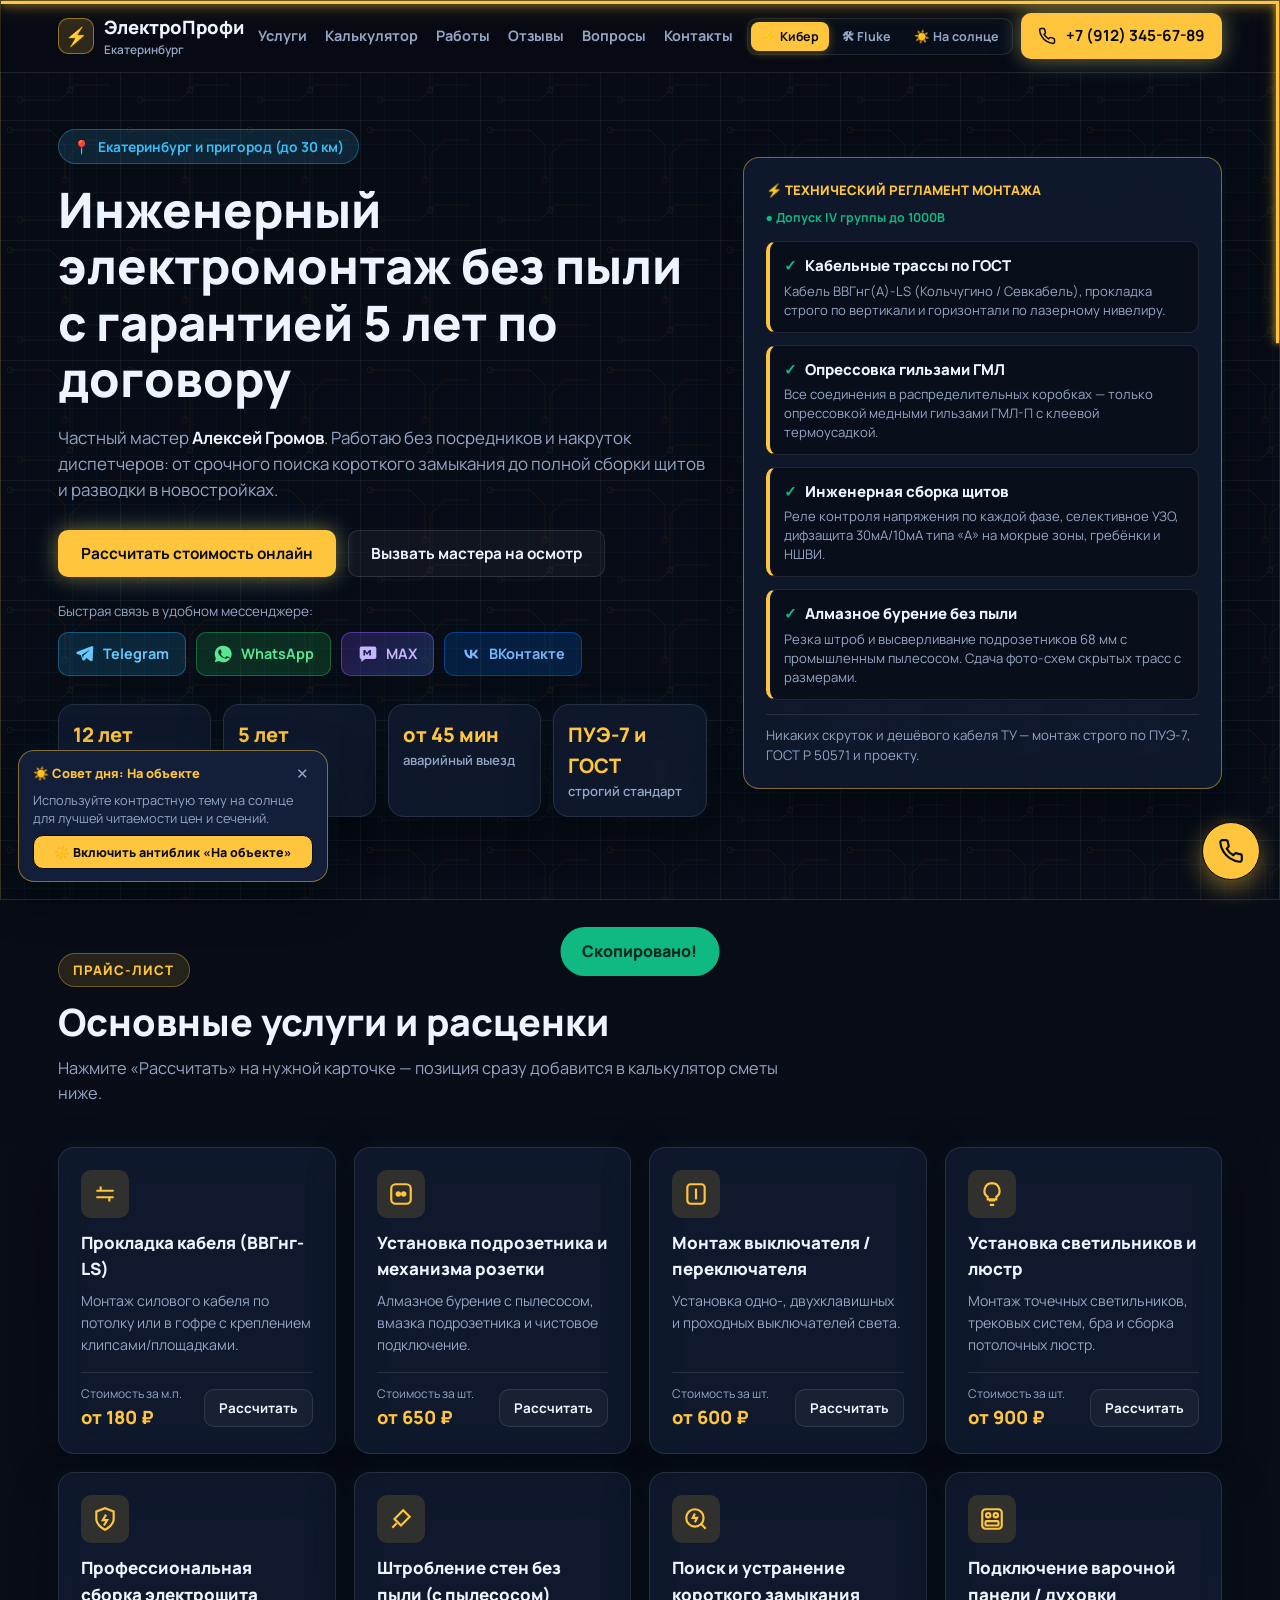
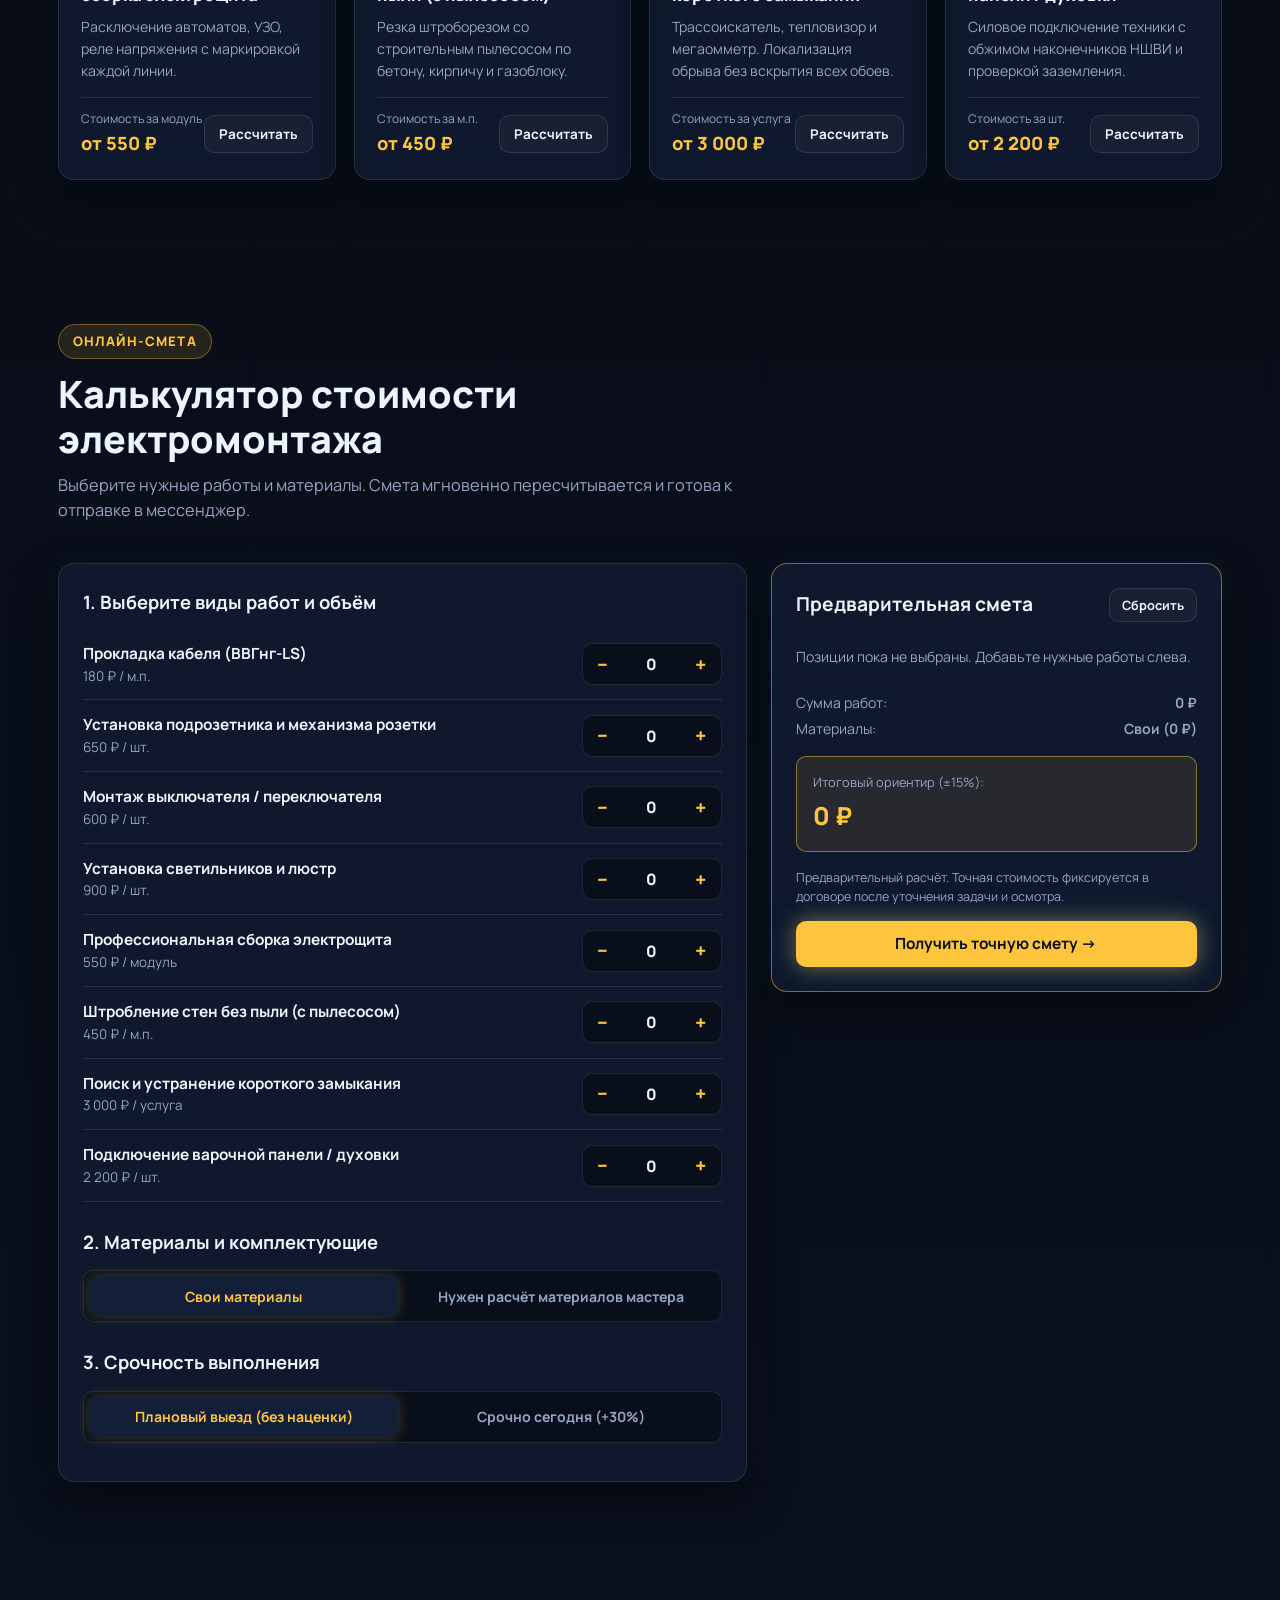
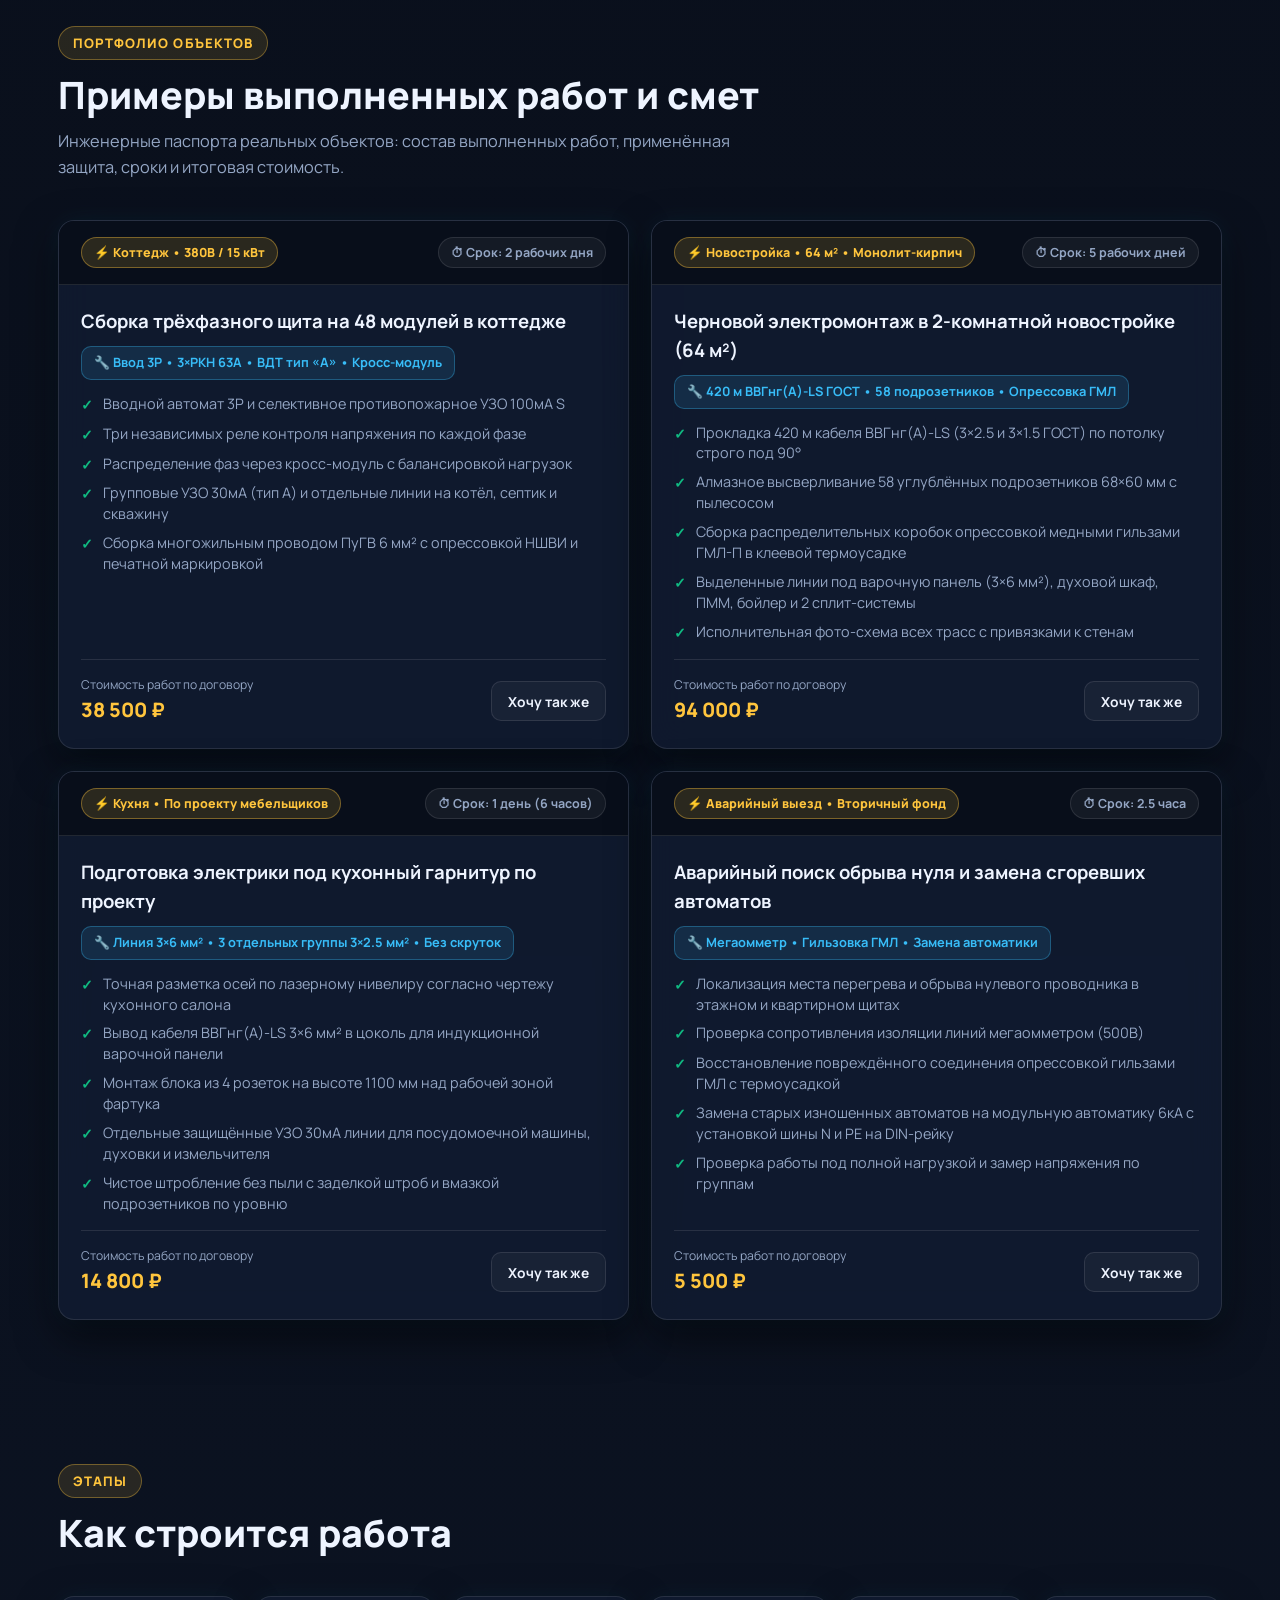
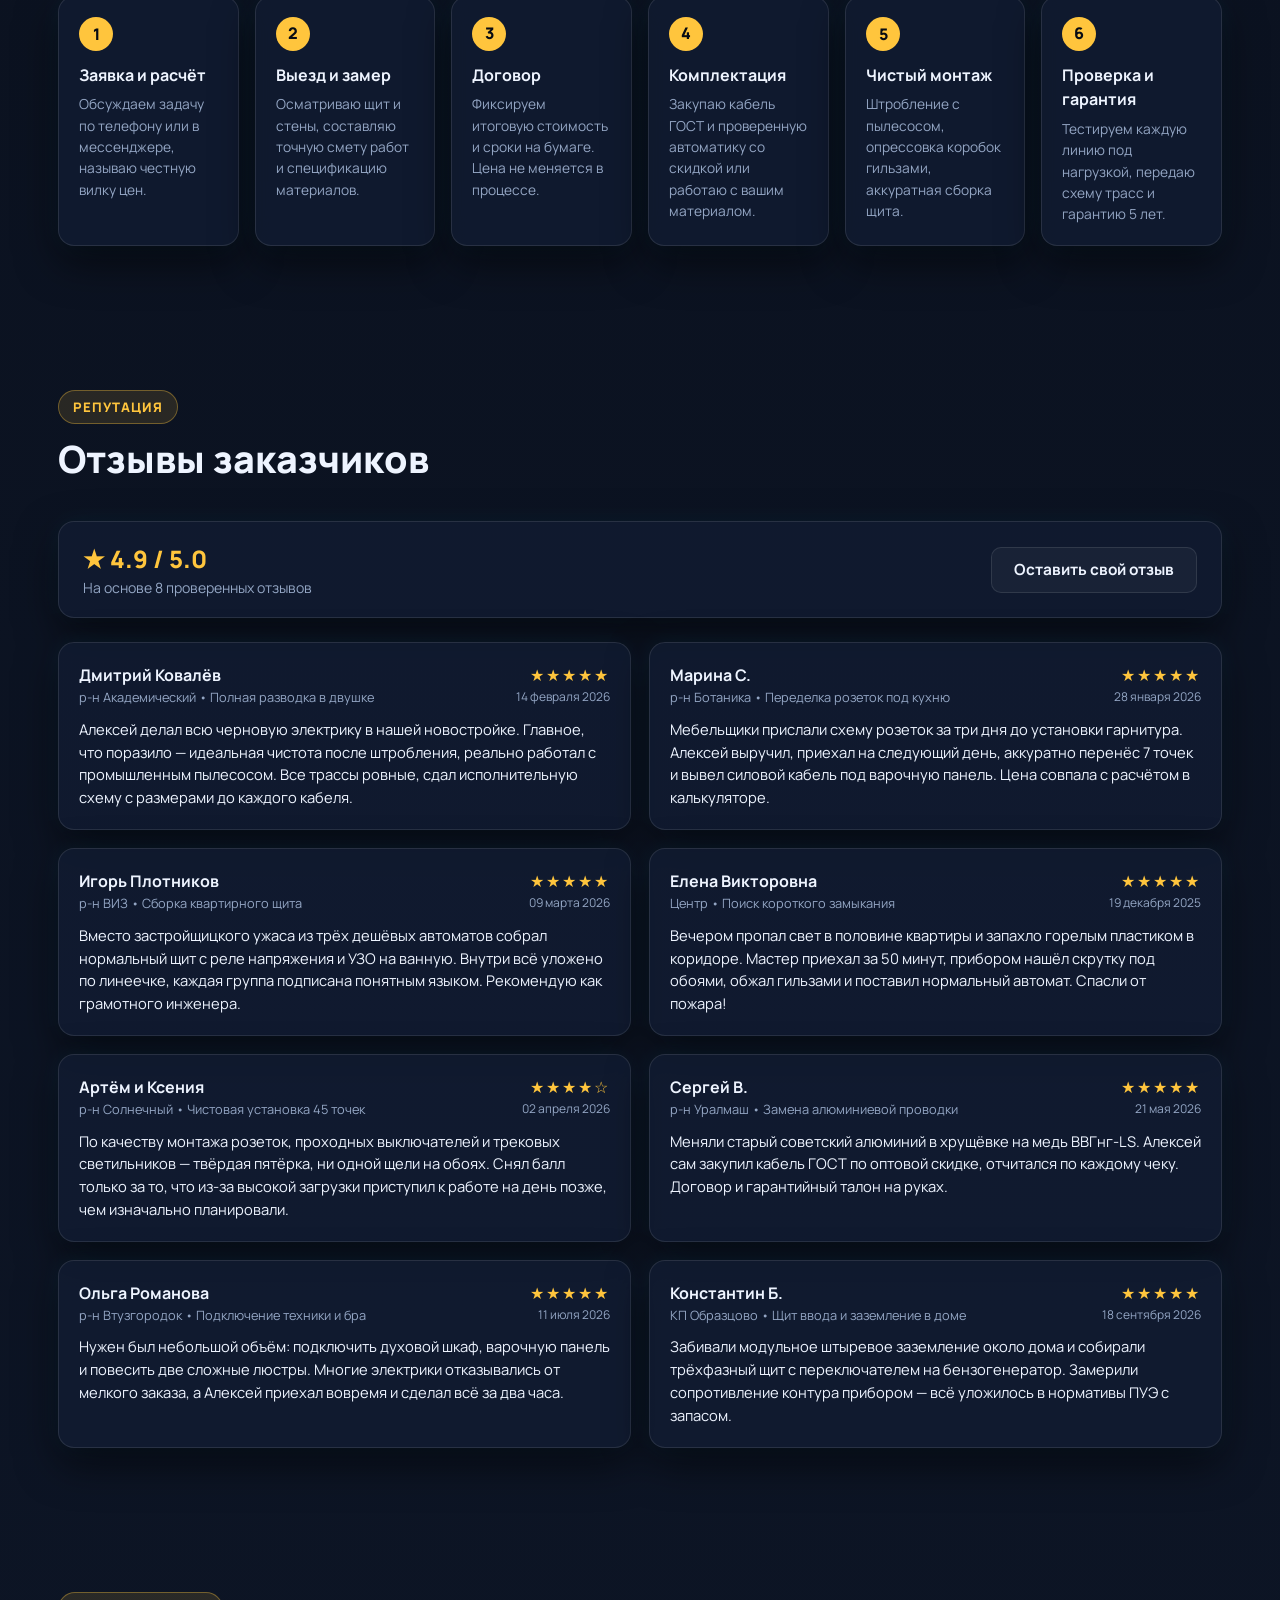
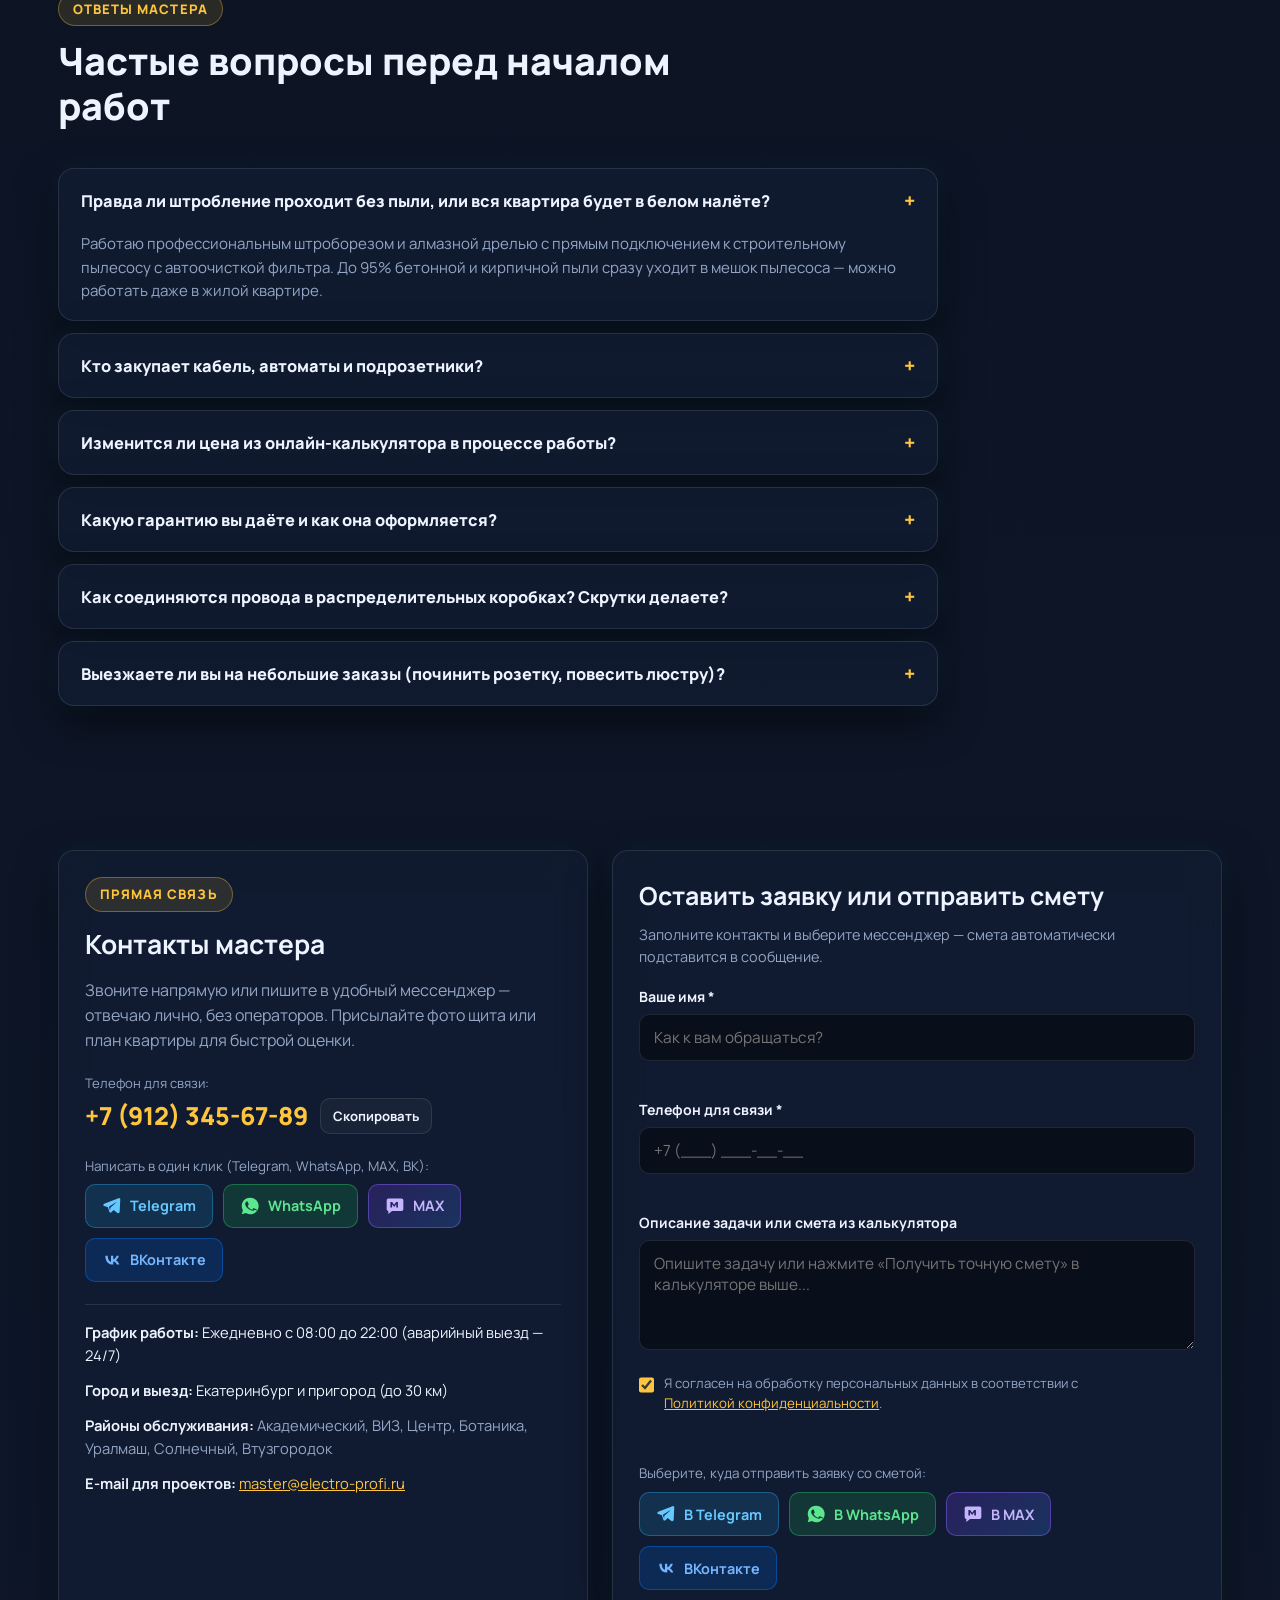
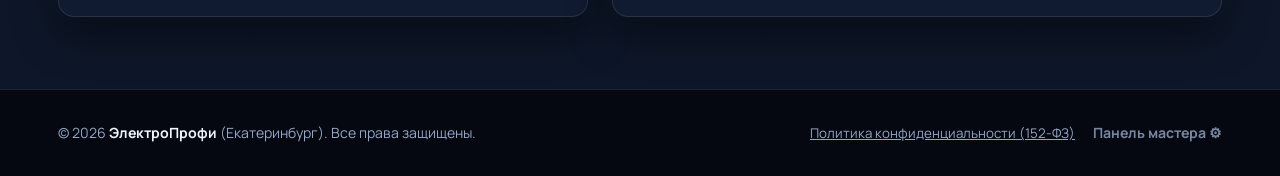
==== index.html @ 49dfe5da "Add files via upload" ====
<!DOCTYPE html>
<html lang="ru" data-theme="cyber">
<head>
  <meta charset="UTF-8">
  <meta name="viewport" content="width=device-width, initial-scale=1.0">
  <title id="page-title">Электромонтаж — Частный мастер</title>
  <meta name="description" id="page-desc" content="Инженерный электромонтаж без пыли с гарантией по договору. Онлайн-калькулятор цен.">
  <meta property="og:title" id="og-title" content="Частный электромонтажник">
  <meta property="og:description" id="og-desc" content="Сборка электрощитов, замена проводки, расчёт сметы онлайн.">
  <meta property="og:type" content="website">
  <link rel="preconnect" href="https://fonts.googleapis.com">
  <link rel="preconnect" href="https://fonts.gstatic.com" crossorigin>
  <link href="https://fonts.googleapis.com/css2?family=Manrope:wght@400;500;600;700;800&display=swap" rel="stylesheet">
  <link rel="stylesheet" href="styles.css">
</head>
<body>

  <!-- Скрытый спрайт SVG-иконок (Telegram, WhatsApp, MAX, ВКонтакте, телефон) -->
  <svg xmlns="http://www.w3.org/2000/svg" style="display:none">
    <symbol id="i-tg" viewBox="0 0 24 24" fill="currentColor">
      <path d="M21.9 4.4c.3-1.3-.9-2.3-2.1-1.8L2.6 9.3c-1.3.5-1.3 2.4.1 2.8l4.4 1.4 1.7 5.3c.4 1.1 1.8 1.4 2.6.6l2.5-2.5 4.6 3.4c1 .7 2.4.2 2.7-1l.7-14.9zM8.3 12.9l8.6-5.4c.2-.1.4.2.2.3l-7.1 6.4-.3 3.2-1.4-4.5z"/>
    </symbol>
    <symbol id="i-wa" viewBox="0 0 24 24" fill="currentColor">
      <path d="M12 2a10 10 0 0 0-8.6 15l-1.3 4.8 5-1.3A10 10 0 1 0 12 2zm5.8 14.2c-.2.7-1.4 1.3-2 1.4-.5.1-1.2.2-3.5-.7-2.9-1.2-4.8-4.1-4.9-4.3-.2-.2-1.2-1.6-1.2-3 0-1.5.8-2.2 1.1-2.5.3-.3.6-.4.8-.4h.6c.2 0 .5-.1.7.5.3.7.9 2.2 1 2.4.1.2.1.4 0 .6-.1.2-.2.4-.4.6-.2.2-.4.4-.5.6-.2.2-.4.4-.2.8.2.4.9 1.5 2 2.4 1.4 1.2 2.5 1.6 2.9 1.8.4.2.6.1.8-.1.2-.2.9-1.1 1.2-1.5.2-.4.5-.3.8-.2.3.1 2 .9 2.3 1.1.3.2.6.3.7.4.1.2.1.8-.2 1.5z"/>
    </symbol>
    <symbol id="i-max" viewBox="0 0 24 24" fill="currentColor">
      <path d="M4 3h16a2 2 0 0 1 2 2v11a2 2 0 0 1-2 2H8.5L4 21.5V18a2 2 0 0 1-2-2V5a2 2 0 0 1 2-2zm2.5 4.2v6.6h2V10l2.5 3.2L13.5 10v3.8h2V7.2h-2.1L11 10.4 8.6 7.2H6.5z"/>
    </symbol>
    <symbol id="i-vk" viewBox="0 0 24 24" fill="currentColor">
      <path d="M13.2 17.5c-5.8 0-9.1-4-9.2-10.6h2.9c.1 4.9 2.2 6.9 3.9 7.3V6.9h2.7v4.2c1.7-.2 3.4-2.1 4-4.2h2.7c-.5 2.6-2.3 4.5-3.6 5.3 1.3.6 3.4 2.2 4.2 5.3h-3c-.6-2-2.2-3.5-4.3-3.7v3.7h-.3z"/>
    </symbol>
    <symbol id="i-phone" viewBox="0 0 24 24" fill="none" stroke="currentColor" stroke-width="2">
      <path d="M22 16.92v3a2 2 0 0 1-2.18 2 19.79 19.79 0 0 1-8.63-3.07 19.5 19.5 0 0 1-6-6 19.79 19.79 0 0 1-3.07-8.67A2 2 0 0 1 4.11 2h3a2 2 0 0 1 2 1.72c.12.96.36 1.9.7 2.81a2 2 0 0 1-.45 2.11L8.09 9.91a16 16 0 0 0 6 6l1.27-1.27a2 2 0 0 1 2.11-.45c.91.34 1.85.58 2.81.7A2 2 0 0 1 22 16.92z"/>
    </symbol>
  </svg>

  <!-- LED-лента по периметру экрана -->
  <div class="led-frame" aria-hidden="true">
    <div class="led-bar led-top" id="led-top"></div>
    <div class="led-bar led-right" id="led-right"></div>
    <div class="led-bar led-bottom" id="led-bottom"></div>
    <div class="led-bar led-left" id="led-left"></div>
  </div>

  <!-- Параллакс SVG-фон и Canvas -->
  <div class="bg-circuit" id="bg-circuit" aria-hidden="true"></div>
  <canvas id="sparks-canvas" aria-hidden="true"></canvas>

  <!-- Шапка сайта -->
  <header class="site-header">
    <div class="container header-inner">
      <a href="#top" class="brand-logo" aria-label="Наверх страницы">
        <span class="brand-bolt" aria-hidden="true">⚡</span>
        <span>
          <span id="hdr-brand">ЭлектроПрофи</span>
          <span class="brand-city-pill" id="hdr-city">Екатеринбург</span>
        </span>
      </a>

      <nav class="main-nav" aria-label="Основная навигация">
        <a href="#services">Услуги</a>
        <a href="#calculator">Калькулятор</a>
        <a href="#cases">Работы</a>
        <a href="#reviews">Отзывы</a>
        <a href="#faq">Вопросы</a>
        <a href="#contacts">Контакты</a>
      </nav>

      <div class="header-actions">
        <!-- Переключатель 3 фирменных тем -->
        <div class="theme-switcher header-theme-desktop" role="group" aria-label="Выбор темы оформления">
          <button type="button" class="theme-btn js-theme-btn" data-set-theme="cyber" title="Тема Кибер-Вольт (Ультра-Неон)">⚡ Кибер</button>
          <button type="button" class="theme-btn js-theme-btn" data-set-theme="fluke" title="Тема Индустриальный Fluke">🛠 Fluke</button>
          <button type="button" class="theme-btn js-theme-btn" data-set-theme="outdoor" title="Боевой режим На объекте (Антиблик на солнце)">☀️ На солнце</button>
        </div>

        <a href="tel:+79123456789" class="btn btn-primary" id="hdr-phone-btn" style="padding:9px 16px;">
          <svg width="18" height="18"><use href="#i-phone"/></svg>
          <span id="hdr-phone-txt">Позвонить</span>
        </a>
        <button type="button" class="burger-btn" id="burger-open" aria-label="Открыть меню" aria-expanded="false">
          <svg width="24" height="24" viewBox="0 0 24 24" stroke="currentColor" stroke-width="2" fill="none">
            <path d="M4 7h16M4 12h16M4 17h16"/>
          </svg>
        </button>
      </div>
    </div>
  </header>

  <!-- Полноэкранное мобильное меню -->
  <div class="mobile-menu" id="mobile-menu" aria-hidden="true">
    <div>
      <div style="display:flex;justify-content:space-between;align-items:center;margin-bottom:24px;">
        <strong style="font-size:1.2rem;color:var(--accent);" id="mob-brand">ЭлектроПрофи</strong>
        <button type="button" class="burger-btn" id="burger-close" aria-label="Закрыть меню">✕</button>
      </div>

      <div style="margin-bottom:24px;">
        <p style="font-size:0.8rem;color:var(--text-muted);margin-bottom:8px;font-weight:700;">РЕЖИМ ОТОБРАЖЕНИЯ ЭКРАНА:</p>
        <div class="theme-switcher" style="width:100%;justify-content:space-between;">
          <button type="button" class="theme-btn js-theme-btn" data-set-theme="cyber" style="flex:1;justify-content:center;">⚡ Кибер</button>
          <button type="button" class="theme-btn js-theme-btn" data-set-theme="fluke" style="flex:1;justify-content:center;">🛠 Fluke</button>
          <button type="button" class="theme-btn js-theme-btn" data-set-theme="outdoor" style="flex:1;justify-content:center;">☀️ Антиблик</button>
        </div>
      </div>

      <nav class="mobile-nav-links">
        <a href="#services" class="mob-link">Услуги и прайс</a>
        <a href="#calculator" class="mob-link">Калькулятор сметы</a>
        <a href="#cases" class="mob-link">Выполненные работы</a>
        <a href="#reviews" class="mob-link">Отзывы клиентов</a>
        <a href="#faq" class="mob-link">Частые вопросы</a>
        <a href="#contacts" class="mob-link">Контакты</a>
      </nav>
    </div>
    <div>
      <p style="color:var(--text-muted);font-size:0.88rem;margin-bottom:10px;">Написать напрямую мастеру:</p>
      <div class="messenger-grid" id="mob-messengers"></div>
    </div>
  </div>

  <main id="top">
    <!-- 3. HERO -->
    <section class="hero">
      <div class="container hero-grid">
        <div class="reveal is-visible">
          <div class="hero-location">
            <span>📍</span>
            <span id="hero-region">Екатеринбург и пригород</span>
          </div>
          <h1 id="hero-tagline">Инженерный электромонтаж без пыли с гарантией 5 лет по договору</h1>
          <p class="hero-lead">
            Частный мастер <strong id="hero-master" style="color:var(--text-main);">Алексей Громов</strong>.
            <span id="hero-lead-text">Работаю без посредников и накруток диспетчеров: от срочного поиска короткого замыкания до полной сборки щитов и разводки в новостройках.</span>
          </p>

          <div class="hero-cta-row">
            <a href="#calculator" class="btn btn-primary">Рассчитать стоимость онлайн</a>
            <a href="#request-section" class="btn btn-outline">Вызвать мастера на осмотр</a>
          </div>

          <p style="font-size:0.84rem;color:var(--text-muted);margin-bottom:10px;">Быстрая связь в удобном мессенджере:</p>
          <div class="messenger-grid" id="hero-messengers"></div>

          <div class="trust-badges">
            <div class="trust-card">
              <div class="trust-val" id="trust-exp">12 лет</div>
              <div class="trust-lbl">реального стажа</div>
            </div>
            <div class="trust-card">
              <div class="trust-val" id="trust-war">5 лет</div>
              <div class="trust-lbl">гарантия по договору</div>
            </div>
            <div class="trust-card">
              <div class="trust-val" id="trust-arr">от 45 мин</div>
              <div class="trust-lbl">аварийный выезд</div>
            </div>
            <div class="trust-card">
              <div class="trust-val" id="trust-norm">ПУЭ-7 и ГОСТ</div>
              <div class="trust-lbl">строгий стандарт</div>
            </div>
          </div>
        </div>

        <!-- Правая карточка в Hero: Технический регламент мастера (или его реальное фото из админки) -->
        <div class="hero-visual-card reveal is-visible">
          <div style="display:flex;justify-content:space-between;align-items:center;margin-bottom:14px;gap:8px;flex-wrap:wrap;">
            <span style="font-size:0.82rem;color:var(--accent);font-weight:800;" id="hero-visual-badge">⚡ ТЕХНИЧЕСКИЙ РЕГЛАМЕНТ МОНТАЖА</span>
            <span style="font-size:0.78rem;color:var(--success);font-weight:700;" id="hero-visual-status">● Допуск IV группы до 1000В</span>
          </div>
          <div id="hero-svg-box"></div>
          <p style="font-size:0.83rem;color:var(--text-muted);margin-top:14px;border-top:1px solid var(--border-subtle);padding-top:10px;" id="hero-visual-caption">
            Никаких скруток и дешёвого кабеля ТУ — монтаж строго по ПУЭ-7, ГОСТ Р 50571 и проекту.
          </p>
        </div>
      </div>
    </section>

    <!-- 4. УСЛУГИ -->
    <section id="services">
      <div class="container">
        <div class="section-head reveal">
          <span class="section-badge">Прайс-лист</span>
          <h2 class="section-title">Основные услуги и расценки</h2>
          <p class="section-subtitle">Нажмите «Рассчитать» на нужной карточке — позиция сразу добавится в калькулятор сметы ниже.</p>
        </div>
        <div class="services-grid" id="services-grid"></div>
      </div>
    </section>

    <!-- 5. КАЛЬКУЛЯТОР -->
    <section id="calculator">
      <div class="container">
        <div class="section-head reveal">
          <span class="section-badge">Онлайн-смета</span>
          <h2 class="section-title">Калькулятор стоимости электромонтажа</h2>
          <p class="section-subtitle">Выберите нужные работы и материалы. Смета мгновенно пересчитывается и готова к отправке в мессенджер.</p>
        </div>

        <div class="calc-wrapper">
          <div class="calc-panel reveal">
            <h3 style="margin-bottom:12px;font-size:1.15rem;">1. Выберите виды работ и объём</h3>
            <div id="calc-works-list"></div>

            <h3 style="margin:26px 0 8px;font-size:1.15rem;">2. Материалы и комплектующие</h3>
            <div class="toggle-pills" role="tablist" aria-label="Режим материалов">
              <button type="button" class="toggle-pill active" id="mat-mode-own" data-mode="own">Свои материалы</button>
              <button type="button" class="toggle-pill" id="mat-mode-calc" data-mode="calc">Нужен расчёт материалов мастера</button>
            </div>
            <div id="calc-materials-box" class="is-hidden"></div>

            <h3 style="margin:26px 0 8px;font-size:1.15rem;">3. Срочность выполнения</h3>
            <div class="toggle-pills" role="tablist" aria-label="Режим срочности">
              <button type="button" class="toggle-pill active" id="urg-normal" data-urgent="false">Плановый выезд (без наценки)</button>
              <button type="button" class="toggle-pill" id="urg-fast" data-urgent="true">Срочно сегодня (+30%)</button>
            </div>
          </div>

          <aside class="calc-summary reveal" aria-live="polite">
            <div style="display:flex;justify-content:space-between;align-items:center;">
              <h3 style="font-size:1.2rem;">Предварительная смета</h3>
              <button type="button" class="btn btn-outline" id="calc-reset-btn" style="min-height:34px;padding:4px 12px;font-size:0.8rem;">Сбросить</button>
            </div>

            <div class="summary-lines" id="calc-summary-lines"></div>

            <div style="font-size:0.88rem;color:var(--text-muted);display:grid;gap:4px;">
              <div style="display:flex;justify-content:space-between;"><span>Сумма работ:</span><strong id="sum-works">0 ₽</strong></div>
              <div style="display:flex;justify-content:space-between;"><span>Материалы:</span><strong id="sum-materials">0 ₽</strong></div>
              <div style="display:flex;justify-content:space-between;" id="sum-urgent-row" class="is-hidden"><span id="sum-urgent-lbl">Срочность (+30%):</span><strong id="sum-urgent">0 ₽</strong></div>
              <div style="display:flex;justify-content:space-between;color:var(--accent);" id="sum-min-note" class="is-hidden"><span>Минимальный заказ:</span><strong id="sum-min-val">2 500 ₽</strong></div>
            </div>

            <div class="summary-total-box">
              <div style="font-size:0.8rem;color:var(--text-muted);margin-bottom:4px;">Итоговый ориентир (±15%):</div>
              <div class="summary-range" id="sum-total-range">0 ₽</div>
            </div>

            <p style="font-size:0.78rem;color:var(--text-muted);margin-bottom:14px;">
              Предварительный расчёт. Точная стоимость фиксируется в договоре после уточнения задачи и осмотра.
            </p>

            <button type="button" class="btn btn-primary" id="calc-to-order-btn" style="width:100%;">
              Получить точную смету →
            </button>
          </aside>
        </div>
      </div>
    </section>

    <!-- 6. ВЫПОЛНЕННЫЕ РАБОТЫ (Инженерные паспорта объектов) -->
    <section id="cases">
      <div class="container">
        <div class="section-head reveal">
          <span class="section-badge">Портфолио объектов</span>
          <h2 class="section-title">Примеры выполненных работ и смет</h2>
          <p class="section-subtitle">Инженерные паспорта реальных объектов: состав выполненных работ, применённая защита, сроки и итоговая стоимость.</p>
        </div>
        <div class="cases-grid" id="cases-grid"></div>
      </div>
    </section>

    <!-- 7. КАК Я РАБОТАЮ -->
    <section id="process">
      <div class="container">
        <div class="section-head reveal">
          <span class="section-badge">Этапы</span>
          <h2 class="section-title">Как строится работа</h2>
        </div>
        <div class="steps-grid reveal" id="steps-grid"></div>
      </div>
    </section>

    <!-- 8. ОТЗЫВЫ -->
    <section id="reviews">
      <div class="container">
        <div class="section-head reveal">
          <span class="section-badge">Репутация</span>
          <h2 class="section-title">Отзывы заказчиков</h2>
        </div>

        <div class="reviews-header-bar reveal">
          <div>
            <div style="font-size:1.5rem;font-weight:800;color:var(--accent);" id="rev-avg-score">★ 4.9 / 5.0</div>
            <div style="font-size:0.88rem;color:var(--text-muted);" id="rev-total-count">На основе 8 проверенных отзывов</div>
          </div>
          <button type="button" class="btn btn-outline" id="toggle-review-form-btn">Оставить свой отзыв</button>
        </div>

        <form id="review-form" class="card-box is-hidden" style="margin-bottom:24px;" novalidate>
          <h3 style="margin-bottom:14px;">Поделитесь впечатлением о работе</h3>
          <div style="display:grid;grid-template-columns:repeat(auto-fit,minmax(220px,1fr));gap:14px;">
            <div class="field">
              <label for="rev-name">Ваше имя *</label>
              <input type="text" id="rev-name" class="input" placeholder="Например, Андрей К." required>
            </div>
            <div class="field">
              <label for="rev-district">Район / ЖК</label>
              <input type="text" id="rev-district" class="input" placeholder="Например, р-н Академический">
            </div>
            <div class="field">
              <label for="rev-service">Какую задачу выполняли?</label>
              <input type="text" id="rev-service" class="input" placeholder="Сборка щита / Замена розеток">
            </div>
          </div>

          <div class="field">
            <label>Ваша оценка *</label>
            <div class="star-picker" id="star-picker" role="radiogroup" aria-label="Оценка от 1 до 5 звезд">
              <button type="button" class="star-btn active" data-val="1" aria-label="1 звезда">★</button>
              <button type="button" class="star-btn active" data-val="2" aria-label="2 звезды">★</button>
              <button type="button" class="star-btn active" data-val="3" aria-label="3 звезды">★</button>
              <button type="button" class="star-btn active" data-val="4" aria-label="4 звезды">★</button>
              <button type="button" class="star-btn active" data-val="5" aria-label="5 звезд">★</button>
            </div>
          </div>

          <div class="field">
            <label for="rev-text">Текст отзыва *</label>
            <textarea id="rev-text" class="textarea" rows="3" placeholder="Расскажите, как прошёл монтаж..." required></textarea>
            <div class="field-error" id="rev-error"></div>
          </div>

          <button type="submit" class="btn btn-primary">Отправить отзыв на проверку</button>
          <div id="rev-pending-msg" style="margin-top:12px;color:var(--success);font-weight:600;" class="is-hidden"></div>
        </form>

        <div class="reviews-grid" id="reviews-grid"></div>
      </div>
    </section>

    <!-- 9. FAQ -->
    <section id="faq">
      <div class="container">
        <div class="section-head reveal">
          <span class="section-badge">Ответы мастера</span>
          <h2 class="section-title">Частые вопросы перед началом работ</h2>
        </div>
        <div class="faq-list" id="faq-list"></div>
      </div>
    </section>

    <!-- 10 & 11. КОНТАКТЫ И ФОРМА ЗАЯВКИ -->
    <section id="request-section">
      <div class="container">
        <div class="form-grid" id="contacts">
          <div class="card-box reveal">
            <span class="section-badge">Прямая связь</span>
            <h2 style="font-size:1.65rem;margin-bottom:14px;">Контакты мастера</h2>
            <p style="color:var(--text-muted);margin-bottom:20px;">
              Звоните напрямую или пишите в удобный мессенджер — отвечаю лично, без операторов. Присылайте фото щита или план квартиры для быстрой оценки.
            </p>

            <div style="margin-bottom:20px;">
              <div style="font-size:0.82rem;color:var(--text-muted);">Телефон для связи:</div>
              <div style="display:flex;flex-wrap:wrap;align-items:center;gap:12px;margin-top:4px;">
                <a href="tel:+79123456789" id="cnt-phone-link" style="font-size:1.55rem;font-weight:800;font-family:var(--font-num);color:var(--accent);text-decoration:none;">+7 (912) 345-67-89</a>
                <button type="button" class="btn btn-outline" id="copy-phone-btn" style="min-height:36px;padding:6px 12px;font-size:0.82rem;">Скопировать</button>
              </div>
            </div>

            <div style="margin-bottom:22px;">
              <div style="font-size:0.84rem;color:var(--text-muted);margin-bottom:8px;">Написать в один клик (Telegram, WhatsApp, MAX, ВК):</div>
              <div class="messenger-grid" id="contacts-messengers"></div>
            </div>

            <div style="display:grid;gap:12px;font-size:0.92rem;border-top:1px solid var(--border-subtle);padding-top:16px;">
              <div><strong>График работы:</strong> <span id="cnt-schedule">Ежедневно 08:00–22:00</span></div>
              <div><strong>Город и выезд:</strong> <span id="cnt-region">Екатеринбург и пригород</span></div>
              <div><strong>Районы обслуживания:</strong> <span id="cnt-districts" style="color:var(--text-muted);">Все районы города</span></div>
              <div><strong>E-mail для проектов:</strong> <a href="mailto:master@electro-profi.ru" id="cnt-email" style="color:var(--accent);">master@electro-profi.ru</a></div>
            </div>
          </div>

          <form id="lead-form" class="card-box reveal" novalidate>
            <h2 style="font-size:1.55rem;margin-bottom:8px;">Оставить заявку или отправить смету</h2>
            <p style="font-size:0.9rem;color:var(--text-muted);margin-bottom:18px;">
              Заполните контакты и выберите мессенджер — смета автоматически подставится в сообщение.
            </p>

            <input type="text" id="lead-hp" name="website" tabindex="-1" autocomplete="off" style="position:absolute;left:-9999px;opacity:0;">

            <div class="field">
              <label for="lead-name">Ваше имя *</label>
              <input type="text" id="lead-name" class="input" placeholder="Как к вам обращаться?" required>
              <div class="field-error" id="err-lead-name"></div>
            </div>

            <div class="field">
              <label for="lead-phone">Телефон для связи *</label>
              <input type="tel" id="lead-phone" class="input" placeholder="+7 (___) ___-__-__" required>
              <div class="field-error" id="err-lead-phone"></div>
            </div>

            <div class="field">
              <label for="lead-comment">Описание задачи или смета из калькулятора</label>
              <textarea id="lead-comment" class="textarea" rows="4" placeholder="Опишите задачу или нажмите «Получить точную смету» в калькуляторе выше..."></textarea>
            </div>

            <div class="field" style="display:flex;align-items:flex-start;gap:10px;">
              <input type="checkbox" id="lead-consent" checked style="width:18px;height:18px;margin-top:3px;accent-color:var(--accent);">
              <label for="lead-consent" style="font-size:0.82rem;color:var(--text-muted);font-weight:400;">
                Я согласен на обработку персональных данных в соответствии с <button type="button" id="open-privacy-inline" style="background:none;border:none;color:var(--accent);text-decoration:underline;cursor:pointer;padding:0;">Политикой конфиденциальности</button>.
              </label>
            </div>
            <div class="field-error" id="err-lead-consent"></div>

            <div style="font-size:0.84rem;color:var(--text-muted);margin:10px 0 8px;">Выберите, куда отправить заявку со сметой:</div>
            <div class="messenger-grid">
              <button type="submit" data-channel="telegram" class="btn-msg btn-tg"><svg><use href="#i-tg"/></svg> В Telegram</button>
              <button type="submit" data-channel="whatsapp" class="btn-msg btn-wa"><svg><use href="#i-wa"/></svg> В WhatsApp</button>
              <button type="submit" data-channel="max" class="btn-msg btn-max"><svg><use href="#i-max"/></svg> В MAX</button>
              <button type="submit" data-channel="vk" class="btn-msg btn-vk"><svg><use href="#i-vk"/></svg> ВКонтакте</button>
            </div>

            <div id="lead-success-box" class="is-hidden" style="margin-top:14px;padding:12px;border-radius:10px;background:rgba(16,185,129,0.16);border:1px solid var(--success);color:var(--success);font-size:0.88rem;font-weight:700;"></div>
          </form>
        </div>
      </div>
    </section>
  </main>

  <!-- 12. ПОДВАЛ -->
  <footer style="border-top:var(--card-border-width) solid var(--border-subtle);padding:32px 0;background:var(--footer-bg);position:relative;z-index:2;">
    <div class="container" style="display:flex;flex-wrap:wrap;justify-content:space-between;align-items:center;gap:16px;font-size:0.88rem;color:var(--text-muted);">
      <div>
        © <span id="ftr-year">2026</span> <strong id="ftr-brand" style="color:var(--text-main);">ЭлектроПрофи</strong> (<span id="ftr-city">Екатеринбург</span>). Все права защищены.
      </div>
      <div style="display:flex;gap:18px;align-items:center;">
        <button type="button" id="open-privacy-btn" style="background:none;border:none;color:var(--text-muted);text-decoration:underline;cursor:pointer;">Политика конфиденциальности (152-ФЗ)</button>
        <a href="admin.html" style="color:var(--text-muted);text-decoration:none;opacity:0.8;font-weight:700;">Панель мастера ⚙</a>
      </div>
    </div>
  </footer>

  <!-- Левый нижний виджет «Совет дня: Контрастная тема на солнце» -->
  <aside class="outdoor-tip-widget" id="outdoor-tip-widget" aria-label="Переключение антибликового режима">
    <div class="outdoor-tip-head">
      <span id="outdoor-tip-title">☀️ Совет дня: На объекте</span>
      <button type="button" class="outdoor-tip-close" id="outdoor-tip-close" aria-label="Скрыть подсказку">✕</button>
    </div>
    <p style="color:var(--text-muted);line-height:1.35;" id="outdoor-tip-desc">
      Используйте контрастную тему на солнце для лучшей читаемости цен и сечений.
    </p>
    <button type="button" class="outdoor-tip-btn" id="outdoor-tip-toggle">
      ☀️ Включить антиблик «На объекте»
    </button>
  </aside>

  <!-- Плавающая мульти-кнопка связи (FAB) -->
  <div class="fab-container" id="fab-container">
    <div class="fab-menu" id="fab-menu"></div>
    <button type="button" class="fab-trigger" id="fab-trigger" aria-label="Быстрая связь с мастером" aria-expanded="false">
      <svg width="26" height="26"><use href="#i-phone"/></svg>
    </button>
  </div>

  <!-- Модальное окно Политики конфиденциальности -->
  <div class="modal-backdrop" id="privacy-modal" role="dialog" aria-modal="true" aria-labelledby="privacy-title">
    <div class="modal-window">
      <div style="display:flex;justify-content:space-between;align-items:center;margin-bottom:16px;">
        <h3 id="privacy-title">Политика обработки персональных данных (152-ФЗ)</h3>
        <button type="button" class="btn btn-outline" id="close-privacy-btn" style="min-height:36px;padding:4px 12px;">Закрыть (Esc)</button>
      </div>
      <div style="font-size:0.88rem;color:var(--text-muted);display:grid;gap:10px;">
        <p>1. Настоящая Политика определяет порядок обработки и защиты информации о физических лицах, пользующихся формами обратной связи и расчёта стоимости на сайте электромонтажных услуг.</p>
        <p>2. <strong>Состав данных:</strong> Имя пользователя, контактный номер телефона и текст комментария со сметой электромонтажных работ.</p>
        <p>3. <strong>Цель обработки:</strong> Консультация по вопросам электромонтажа, расчёт предварительной сметы и согласование времени выезда мастера на объект.</p>
        <p>4. <strong>Хранение и передача:</strong> Сайт работает без сторонних рекламных трекеров. Введённые данные сохраняются локально в вашем браузере и передаются напрямую выбранному вами мессенджеру (Telegram, WhatsApp, MAX или ВКонтакте) исключительно для связи с мастером.</p>
        <p>5. Вы можете в любой момент отозвать согласие, направив запрос по контактам мастера, указанным на сайте.</p>
      </div>
    </div>
  </div>

  <div class="toast" id="toast" role="status" aria-live="polite">Скопировано!</div>

  <script src="store.js"></script>
  <script src="script.js"></script>
</body>
</html>
---- styles.css ----
/* ==========================================================================
   styles.css — Дизайн-система с 3 переключаемыми темами:
   1. [data-theme="cyber"]   — ⚡ «Кибер-Вольт» (Ультра-Неон / Стекло / Миллиметровка)
   2. [data-theme="fluke"]   — 🛠 «Индустриальный Fluke» (Графит + Сигнальный Жёлтый)
   3. [data-theme="outdoor"] — ☀️ Боевой режим «На объекте» (Антиблик / Сверхконтраст)
   ========================================================================== */

:root,
html[data-theme="cyber"] {
  --bg-deep: #070B14;
  --bg-sec: #0E1729;
  --card-bg: rgba(18, 29, 52, 0.74);
  --card-solid: #131F38;
  --input-bg: #080E1A;
  --header-bg: rgba(7, 11, 20, 0.86);
  --footer-bg: #050811;
  --border-subtle: rgba(255, 255, 255, 0.1);
  --border-glow: rgba(255, 197, 61, 0.48);
  --card-border-width: 1px;
  --accent: #FFC53D;
  --accent-hover: #FFD670;
  --accent-contrast: #080C14;
  --secondary: #38BDF8;
  --text-main: #EEF4FF;
  --text-muted: #94A6C4;
  --success: #10B981;
  --danger: #EF4444;
  --radius: 16px;
  --radius-sm: 10px;
  --shadow: 0 16px 40px rgba(0, 0, 0, 0.55), 0 0 24px rgba(56, 189, 248, 0.08);
  --btn-glow: 0 0 20px rgba(255, 197, 61, 0.42), 0 0 36px rgba(56, 189, 248, 0.18);
  --glass-blur: blur(16px);
  --font: 'Manrope', -apple-system, BlinkMacSystemFont, 'Segoe UI', Roboto, sans-serif;
  --font-num: 'Manrope', sans-serif;
}

/* ==========================================================================
   ТЕМА 2: 🛠 «Индустриальный Fluke» (Графит + Сигнальный Жёлтый)
   ========================================================================== */
html[data-theme="fluke"] {
  --bg-deep: #16181C;
  --bg-sec: #1E2127;
  --card-bg: #23272F;
  --card-solid: #23272F;
  --input-bg: #14171B;
  --header-bg: rgba(22, 24, 28, 0.96);
  --footer-bg: #111317;
  --border-subtle: #383E4A;
  --border-glow: #FFCC00;
  --card-border-width: 2px;
  --accent: #FFCC00;
  --accent-hover: #FFE047;
  --accent-contrast: #111317;
  --secondary: #F59E0B;
  --text-main: #F3F4F6;
  --text-muted: #A1A8B5;
  --success: #22C55E;
  --danger: #EF4444;
  --radius: 6px;
  --radius-sm: 4px;
  --shadow: 0 10px 24px rgba(0, 0, 0, 0.65);
  --btn-glow: 0 4px 0 #B38F00;
  --glass-blur: none;
  --font: 'Manrope', -apple-system, BlinkMacSystemFont, 'Segoe UI', Roboto, sans-serif;
  --font-num: 'Consolas', 'Courier New', monospace;
}

/* ==========================================================================
   ТЕМА 3: ☀️ Боевой режим «На объекте» (Антиблик / Сверхконтраст на солнце)
   ========================================================================== */
html[data-theme="outdoor"] {
  --bg-deep: #F8FAFC;
  --bg-sec: #EFF6FF;
  --card-bg: #FFFFFF;
  --card-solid: #FFFFFF;
  --input-bg: #FFFFFF;
  --header-bg: #FFFFFF;
  --footer-bg: #F1F5F9;
  --border-subtle: #0F172A;
  --border-glow: #0F172A;
  --card-border-width: 2px;
  --accent: #FFCC00;
  --accent-hover: #F59E0B;
  --accent-contrast: #090D16;
  --secondary: #1D4ED8;
  --text-main: #090D16;
  --text-muted: #1E293B;
  --success: #047857;
  --danger: #B91C1C;
  --radius: 8px;
  --radius-sm: 6px;
  --shadow: 4px 4px 0 #0F172A;
  --btn-glow: 3px 3px 0 #0F172A;
  --glass-blur: none;
  --font: 'Manrope', -apple-system, BlinkMacSystemFont, 'Segoe UI', Roboto, sans-serif;
  --font-num: 'Consolas', 'Courier New', monospace;
}

*, *::before, *::after {
  box-sizing: border-box;
  margin: 0;
  padding: 0;
}

html {
  scroll-behavior: smooth;
  font-size: 16px;
  background-color: var(--bg-deep);
  color: var(--text-main);
  font-family: var(--font);
  line-height: 1.55;
  overflow-x: hidden;
}

body {
  min-height: 100vh;
  background: linear-gradient(180deg, var(--bg-deep) 0%, var(--bg-sec) 100%);
  color: var(--text-main);
  position: relative;
  overflow-x: hidden;
  transition: background 0.25s ease, color 0.25s ease;
}

/* В теме «Кибер-Вольт» — миллиметровая инженерная сетка + неоновые схемы */
html[data-theme="cyber"] body::before {
  content: '';
  position: fixed;
  inset: 0;
  z-index: 0;
  pointer-events: none;
  background-image:
    linear-gradient(rgba(56, 189, 248, 0.045) 1px, transparent 1px),
    linear-gradient(90deg, rgba(56, 189, 248, 0.045) 1px, transparent 1px),
    linear-gradient(rgba(255, 197, 61, 0.04) 1px, transparent 1px),
    linear-gradient(90deg, rgba(255, 197, 61, 0.04) 1px, transparent 1px);
  background-size: 24px 24px, 24px 24px, 120px 120px, 120px 120px;
}

/* В теме «Fluke» — лёгкая диагональная насечка корпуса прибора */
html[data-theme="fluke"] body::before {
  content: '';
  position: fixed;
  inset: 0;
  z-index: 0;
  pointer-events: none;
  background-image: radial-gradient(rgba(255, 204, 0, 0.06) 1px, transparent 1px);
  background-size: 18px 18px;
}

.bg-circuit {
  position: fixed;
  inset: 0;
  z-index: 0;
  pointer-events: none;
  opacity: 0.07;
  background-image: url("data:image/svg+xml,%3Csvg width='120' height='120' viewBox='0 0 120 120' xmlns='http://www.w3.org/2000/svg'%3E%3Cg stroke='%23FFC53D' stroke-width='1' fill='none'%3E%3Cpath d='M10 10 H50 L65 25 V60 M110 20 H85 L70 35 V90 M20 100 H60 L75 85 H110'/%3E%3Ccircle cx='10' cy='10' r='3'/%3E%3Ccircle cx='65' cy='60' r='3'/%3E%3Ccircle cx='70' cy='90' r='3'/%3E%3Ccircle cx='20' cy='100' r='3'/%3E%3C/g%3E%3C/svg%3E");
  will-change: transform;
}

html[data-theme="outdoor"] .bg-circuit,
html[data-theme="outdoor"] #sparks-canvas {
  display: none !important;
}

#sparks-canvas {
  position: fixed;
  inset: 0;
  z-index: 0;
  pointer-events: none;
}

/* LED-рамка по периметру экрана */
.led-frame {
  position: fixed;
  inset: 0;
  z-index: 920;
  pointer-events: none;
  border: 1px solid rgba(255, 197, 61, 0.14);
  animation: ledPulse 3.2s ease-in-out infinite;
}

@keyframes ledPulse {
  0%, 100% { filter: brightness(1); }
  50% { filter: brightness(1.06); }
}

.led-bar {
  position: absolute;
  background: var(--accent);
  box-shadow: 0 0 10px var(--accent), 0 0 22px rgba(255, 197, 61, 0.65);
}

html[data-theme="outdoor"] .led-bar {
  background: #0F172A;
  box-shadow: none;
}

.led-top {
  top: 0; left: 0; right: 0;
  height: 3px;
  transform-origin: left center;
  transform: scaleX(0.02);
}

.led-right {
  top: 0; right: 0; bottom: 0;
  width: 3px;
  transform-origin: center top;
  transform: scaleY(0);
}

.led-bottom {
  bottom: 0; left: 0; right: 0;
  height: 3px;
  transform-origin: right center;
  transform: scaleX(0);
}

.led-left {
  top: 0; left: 0; bottom: 0;
  width: 3px;
  transform-origin: center bottom;
  transform: scaleY(0);
}

@media (max-width: 768px) {
  .led-top, .led-bottom { height: 2px; }
  .led-right, .led-left { width: 2px; }
  .led-bar { box-shadow: 0 0 6px var(--accent); }
}

/* Базовая сетка */
.container {
  width: 100%;
  max-width: 1200px;
  margin: 0 auto;
  padding: 0 18px;
  position: relative;
  z-index: 2;
}

section {
  padding: 72px 0;
}

.section-head {
  margin-bottom: 40px;
  max-width: 720px;
}

.section-badge {
  display: inline-flex;
  align-items: center;
  gap: 8px;
  font-size: 0.82rem;
  font-weight: 800;
  text-transform: uppercase;
  letter-spacing: 0.08em;
  color: var(--accent);
  background: rgba(255, 197, 61, 0.12);
  border: 1px solid rgba(255, 197, 61, 0.35);
  padding: 6px 14px;
  border-radius: 99px;
  margin-bottom: 12px;
}

html[data-theme="outdoor"] .section-badge {
  background: #FFCC00;
  color: #090D16;
  border: 2px solid #090D16;
}

.section-title {
  font-size: clamp(1.65rem, 3.2vw, 2.35rem);
  font-weight: 800;
  line-height: 1.2;
  margin-bottom: 12px;
}

.section-subtitle {
  color: var(--text-muted);
  font-size: 1.02rem;
}

a, button, input, textarea, select {
  font-family: inherit;
  color: inherit;
}

:focus-visible {
  outline: 2px solid var(--accent);
  outline-offset: 3px;
}

.reveal {
  opacity: 0;
  transform: translateY(24px);
  transition: opacity 0.45s ease, transform 0.45s ease;
}

.reveal.is-visible {
  opacity: 1;
  transform: translateY(0);
}

/* ==========================================================================
   Переключатель 3 тем в шапке (⚡ Кибер | 🛠 Fluke | ☀️ На солнце)
   ========================================================================== */
.theme-switcher {
  display: inline-flex;
  align-items: center;
  background: var(--input-bg);
  border: var(--card-border-width) solid var(--border-subtle);
  border-radius: var(--radius-sm);
  padding: 3px;
  gap: 3px;
}

.theme-btn {
  border: none;
  background: transparent;
  color: var(--text-muted);
  font-size: 0.78rem;
  font-weight: 700;
  padding: 6px 10px;
  border-radius: calc(var(--radius-sm) - 2px);
  cursor: pointer;
  display: inline-flex;
  align-items: center;
  gap: 5px;
  transition: all 0.16s ease;
  white-space: nowrap;
}

.theme-btn:hover {
  color: var(--text-main);
}

.theme-btn.active {
  background: var(--accent);
  color: var(--accent-contrast);
  box-shadow: 0 2px 10px rgba(255, 197, 61, 0.35);
}

html[data-theme="outdoor"] .theme-btn.active {
  border: 1px solid #090D16;
  box-shadow: none;
}

/* ==========================================================================
   Кнопки и мессенджеры
   ========================================================================== */
.btn {
  display: inline-flex;
  align-items: center;
  justify-content: center;
  gap: 10px;
  min-height: 46px;
  padding: 11px 22px;
  border-radius: var(--radius-sm);
  font-weight: 700;
  font-size: 0.96rem;
  text-decoration: none;
  border: var(--card-border-width) solid transparent;
  cursor: pointer;
  transition: transform 0.18s ease, box-shadow 0.18s ease, background 0.18s ease, border-color 0.18s ease;
  user-select: none;
}

.btn:active {
  transform: scale(0.98);
}

.btn-primary {
  background: var(--accent);
  color: var(--accent-contrast);
  box-shadow: var(--btn-glow);
}

html[data-theme="outdoor"] .btn-primary {
  border-color: #090D16;
  font-weight: 800;
}

.btn-primary:hover {
  background: var(--accent-hover);
  transform: translateY(-2px);
}

.btn-outline {
  background: rgba(255, 255, 255, 0.04);
  border-color: var(--border-subtle);
  color: var(--text-main);
}

html[data-theme="outdoor"] .btn-outline {
  background: #FFFFFF;
  border-color: #090D16;
  color: #090D16;
  font-weight: 700;
}

.btn-outline:hover {
  border-color: var(--accent);
  color: var(--accent);
}

html[data-theme="outdoor"] .btn-outline:hover {
  background: #FFCC00;
  color: #090D16;
  border-color: #090D16;
}

.messenger-grid {
  display: flex;
  flex-wrap: wrap;
  gap: 10px;
}

.btn-msg {
  min-height: 44px;
  padding: 9px 16px;
  border-radius: var(--radius-sm);
  font-size: 0.9rem;
  font-weight: 700;
  display: inline-flex;
  align-items: center;
  gap: 8px;
  text-decoration: none;
  border: var(--card-border-width) solid rgba(255, 255, 255, 0.14);
  cursor: pointer;
  transition: transform 0.18s ease, border-color 0.18s ease, background 0.18s ease;
}

.btn-msg svg {
  width: 20px;
  height: 20px;
  flex-shrink: 0;
}

.btn-msg:hover {
  transform: translateY(-2px);
}

.btn-tg { background: rgba(42, 171, 238, 0.16); color: #67C7FF; border-color: rgba(42, 171, 238, 0.38); }
.btn-tg:hover { background: rgba(42, 171, 238, 0.28); }
.btn-wa { background: rgba(37, 211, 102, 0.16); color: #5CE690; border-color: rgba(37, 211, 102, 0.38); }
.btn-wa:hover { background: rgba(37, 211, 102, 0.28); }
.btn-max { background: linear-gradient(135deg, rgba(124, 58, 237, 0.24), rgba(59, 130, 246, 0.24)); color: #C4B5FD; border-color: rgba(139, 92, 246, 0.48); }
.btn-max:hover { background: linear-gradient(135deg, rgba(124, 58, 237, 0.35), rgba(59, 130, 246, 0.35)); }
.btn-vk { background: rgba(0, 119, 255, 0.18); color: #75B6FF; border-color: rgba(0, 119, 255, 0.42); }
.btn-vk:hover { background: rgba(0, 119, 255, 0.3); }

/* В антибликовом режиме «На объекте» кнопки мессенджеров сверхконтрастные */
html[data-theme="outdoor"] .btn-tg { background: #E0F2FE; color: #0369A1; border-color: #090D16; }
html[data-theme="outdoor"] .btn-wa { background: #DCFCE7; color: #15803D; border-color: #090D16; }
html[data-theme="outdoor"] .btn-max { background: #EDE9FE; color: #5B21B6; border-color: #090D16; }
html[data-theme="outdoor"] .btn-vk { background: #DBEAFE; color: #1D4ED8; border-color: #090D16; }

.is-hidden {
  display: none !important;
}

/* ==========================================================================
   Шапка (Header)
   ========================================================================== */
.site-header {
  position: sticky;
  top: 0;
  z-index: 800;
  background: var(--header-bg);
  backdrop-filter: var(--glass-blur);
  border-bottom: var(--card-border-width) solid var(--border-subtle);
}

.header-inner {
  display: flex;
  align-items: center;
  justify-content: space-between;
  min-height: 72px;
  gap: 12px;
}

.brand-logo {
  display: flex;
  align-items: center;
  gap: 10px;
  text-decoration: none;
  font-weight: 800;
  font-size: 1.15rem;
}

.brand-bolt {
  width: 36px;
  height: 36px;
  border-radius: var(--radius-sm);
  background: rgba(255, 197, 61, 0.16);
  border: var(--card-border-width) solid var(--border-glow);
  display: grid;
  place-items: center;
  color: var(--accent);
}

html[data-theme="outdoor"] .brand-bolt {
  background: #FFCC00;
  color: #090D16;
  border-color: #090D16;
}

.brand-city-pill {
  display: block;
  font-size: 0.74rem;
  font-weight: 600;
  color: var(--text-muted);
}

.main-nav {
  display: none;
  align-items: center;
  gap: 18px;
}

.main-nav a {
  text-decoration: none;
  font-size: 0.9rem;
  color: var(--text-muted);
  font-weight: 700;
  transition: color 0.15s;
}

.main-nav a:hover {
  color: var(--accent);
}

html[data-theme="outdoor"] .main-nav a:hover {
  color: #1D4ED8;
  text-decoration: underline;
}

.header-actions {
  display: flex;
  align-items: center;
  gap: 8px;
}

.header-theme-desktop {
  display: none;
}

@media (min-width: 768px) {
  .header-theme-desktop { display: inline-flex; }
}

.burger-btn {
  width: 44px;
  height: 44px;
  border-radius: var(--radius-sm);
  background: var(--card-solid);
  border: var(--card-border-width) solid var(--border-subtle);
  display: inline-flex;
  align-items: center;
  justify-content: center;
  cursor: pointer;
}

@media (min-width: 1120px) {
  .main-nav { display: flex; }
  .burger-btn { display: none; }
}

.mobile-menu {
  position: fixed;
  inset: 0;
  z-index: 850;
  background: var(--bg-deep);
  padding: 90px 24px 32px;
  display: flex;
  flex-direction: column;
  justify-content: space-between;
  transform: translateX(100%);
  transition: transform 0.28s ease;
  overflow-y: auto;
}

.mobile-menu.is-open {
  transform: translateX(0);
}

.mobile-nav-links {
  display: flex;
  flex-direction: column;
  gap: 16px;
}

.mobile-nav-links a {
  font-size: 1.3rem;
  font-weight: 800;
  text-decoration: none;
}

/* ==========================================================================
   Hero секция
   ========================================================================== */
.hero {
  padding: 56px 0 64px;
}

.hero-grid {
  display: grid;
  grid-template-columns: 1fr;
  gap: 36px;
  align-items: center;
}

@media (min-width: 960px) {
  .hero-grid {
    grid-template-columns: 1.15fr 0.85fr;
  }
}

.hero-location {
  display: inline-flex;
  align-items: center;
  gap: 8px;
  padding: 6px 14px;
  border-radius: 99px;
  background: rgba(56, 189, 248, 0.14);
  border: 1px solid rgba(56, 189, 248, 0.35);
  color: var(--secondary);
  font-size: 0.86rem;
  font-weight: 700;
  margin-bottom: 18px;
}

html[data-theme="outdoor"] .hero-location {
  background: #DBEAFE;
  border: 2px solid #090D16;
  color: #090D16;
}

.hero h1 {
  font-size: clamp(1.95rem, 4.2vw, 3.05rem);
  font-weight: 800;
  line-height: 1.15;
  margin-bottom: 18px;
}

.hero-lead {
  font-size: 1.06rem;
  color: var(--text-muted);
  margin-bottom: 26px;
}

.hero-cta-row {
  display: flex;
  flex-wrap: wrap;
  gap: 12px;
  margin-bottom: 24px;
}

.trust-badges {
  display: grid;
  grid-template-columns: repeat(2, 1fr);
  gap: 12px;
  margin-top: 28px;
}

@media (min-width: 640px) {
  .trust-badges {
    grid-template-columns: repeat(4, 1fr);
  }
}

.trust-card {
  background: var(--card-bg);
  border: var(--card-border-width) solid var(--border-subtle);
  border-radius: var(--radius);
  padding: 14px;
  backdrop-filter: var(--glass-blur);
  box-shadow: var(--shadow);
}

html[data-theme="fluke"] .trust-card {
  border-top: 3px solid var(--accent);
}

.trust-val {
  font-size: 1.25rem;
  font-weight: 800;
  font-family: var(--font-num);
  color: var(--accent);
}

html[data-theme="outdoor"] .trust-val {
  color: #090D16;
  background: #FFCC00;
  display: inline-block;
  padding: 1px 6px;
  border-radius: 4px;
  margin-bottom: 2px;
}

.trust-lbl {
  font-size: 0.82rem;
  color: var(--text-muted);
  font-weight: 600;
}

.hero-visual-card {
  background: var(--card-bg);
  border: var(--card-border-width) solid var(--border-glow);
  border-radius: var(--radius);
  padding: 22px;
  box-shadow: var(--shadow);
  backdrop-filter: var(--glass-blur);
}

html[data-theme="fluke"] .hero-visual-card {
  border-top: 4px solid var(--accent);
}

.hero-standards-list {
  display: grid;
  gap: 12px;
}

.hero-std-item {
  background: var(--input-bg);
  border: var(--card-border-width) solid var(--border-subtle);
  border-left: 4px solid var(--accent);
  border-radius: var(--radius-sm);
  padding: 12px 14px;
}

.hero-std-title {
  font-size: 0.94rem;
  font-weight: 800;
  color: var(--text-main);
  display: flex;
  align-items: center;
  gap: 8px;
  margin-bottom: 4px;
}

.hero-std-title span {
  color: var(--success);
}

.hero-std-desc {
  font-size: 0.82rem;
  color: var(--text-muted);
  line-height: 1.45;
}

.hero-custom-photo-box {
  width: 100%;
  aspect-ratio: 16 / 10;
  border-radius: var(--radius-sm);
  overflow: hidden;
  border: var(--card-border-width) solid var(--border-subtle);
  margin-bottom: 12px;
}

.hero-custom-photo-box img {
  width: 100%;
  height: 100%;
  object-fit: cover;
  display: block;
}

/* ==========================================================================
   Карточки Услуг
   ========================================================================== */
.services-grid {
  display: grid;
  grid-template-columns: 1fr;
  gap: 18px;
}

@media (min-width: 640px) {
  .services-grid { grid-template-columns: repeat(2, 1fr); }
}

@media (min-width: 1024px) {
  .services-grid { grid-template-columns: repeat(4, 1fr); }
}

.service-card {
  background: var(--card-bg);
  border: var(--card-border-width) solid var(--border-subtle);
  border-radius: var(--radius);
  padding: 22px;
  display: flex;
  flex-direction: column;
  justify-content: space-between;
  gap: 16px;
  backdrop-filter: var(--glass-blur);
  box-shadow: var(--shadow);
  transition: transform 0.2s ease, border-color 0.2s ease;
}

html[data-theme="fluke"] .service-card {
  border-top: 3px solid var(--accent);
}

.service-card:hover {
  transform: translateY(-4px);
  border-color: var(--border-glow);
}

.service-icon {
  width: 48px;
  height: 48px;
  border-radius: var(--radius-sm);
  background: rgba(255, 197, 61, 0.14);
  color: var(--accent);
  display: grid;
  place-items: center;
  margin-bottom: 12px;
}

html[data-theme="outdoor"] .service-icon {
  background: #FFCC00;
  color: #090D16;
  border: 2px solid #090D16;
}

.service-title {
  font-size: 1.06rem;
  font-weight: 800;
  margin-bottom: 8px;
}

.service-desc {
  font-size: 0.88rem;
  color: var(--text-muted);
}

.service-footer {
  display: flex;
  align-items: center;
  justify-content: space-between;
  padding-top: 12px;
  border-top: 1px solid var(--border-subtle);
}

.service-price {
  font-weight: 800;
  font-size: 1.14rem;
  font-family: var(--font-num);
  color: var(--accent);
}

html[data-theme="outdoor"] .service-price {
  color: #090D16;
  background: #FEF08A;
  padding: 2px 6px;
  border-radius: 4px;
}

/* ==========================================================================
   Умный калькулятор
   ========================================================================== */
.calc-wrapper {
  display: grid;
  grid-template-columns: 1fr;
  gap: 24px;
  align-items: start;
}

@media (min-width: 992px) {
  .calc-wrapper {
    grid-template-columns: 1.45fr 0.95fr;
  }
}

.calc-panel, .calc-summary {
  background: var(--card-bg);
  border: var(--card-border-width) solid var(--border-subtle);
  border-radius: var(--radius);
  padding: 24px;
  backdrop-filter: var(--glass-blur);
  box-shadow: var(--shadow);
}

.calc-summary {
  position: sticky;
  top: 92px;
  border-color: var(--border-glow);
}

html[data-theme="fluke"] .calc-summary {
  border-top: 5px solid var(--accent);
}

.calc-row {
  display: flex;
  flex-wrap: wrap;
  align-items: center;
  justify-content: space-between;
  gap: 12px;
  padding: 13px 0;
  border-bottom: 1px solid var(--border-subtle);
}

.calc-row-info {
  flex: 1 1 200px;
}

.calc-row-title {
  font-weight: 700;
  font-size: 0.96rem;
}

.calc-row-meta {
  font-size: 0.84rem;
  font-family: var(--font-num);
  color: var(--text-muted);
}

.stepper {
  display: inline-flex;
  align-items: center;
  background: var(--input-bg);
  border: var(--card-border-width) solid var(--border-subtle);
  border-radius: var(--radius-sm);
  overflow: hidden;
}

.stepper button {
  width: 40px;
  height: 40px;
  background: transparent;
  border: none;
  color: var(--accent);
  font-size: 1.25rem;
  font-weight: 800;
  cursor: pointer;
}

html[data-theme="outdoor"] .stepper button {
  color: #090D16;
  background: #F1F5F9;
}

.stepper button:hover {
  background: rgba(255, 197, 61, 0.16);
}

.stepper input {
  width: 58px;
  height: 40px;
  text-align: center;
  background: transparent;
  border: none;
  font-weight: 800;
  font-family: var(--font-num);
  font-size: 0.98rem;
  -moz-appearance: textfield;
  appearance: textfield;
}

.stepper input::-webkit-outer-spin-button,
.stepper input::-webkit-inner-spin-button {
  -webkit-appearance: none;
  margin: 0;
}

.toggle-pills {
  display: flex;
  gap: 8px;
  background: var(--input-bg);
  padding: 5px;
  border-radius: var(--radius-sm);
  border: var(--card-border-width) solid var(--border-subtle);
  margin: 14px 0;
}

.toggle-pill {
  flex: 1;
  min-height: 40px;
  border: none;
  background: transparent;
  color: var(--text-muted);
  font-weight: 700;
  font-size: 0.88rem;
  border-radius: calc(var(--radius-sm) - 2px);
  cursor: pointer;
  padding: 6px 10px;
  transition: all 0.18s ease;
}

.toggle-pill.active {
  background: var(--card-solid);
  color: var(--accent);
  box-shadow: 0 0 14px rgba(255, 197, 61, 0.25);
}

html[data-theme="outdoor"] .toggle-pill.active {
  background: #FFCC00;
  color: #090D16;
  border: 2px solid #090D16;
  box-shadow: none;
}

.summary-lines {
  margin: 16px 0;
  max-height: 240px;
  overflow-y: auto;
  font-size: 0.88rem;
}

.summary-line {
  display: flex;
  justify-content: space-between;
  gap: 8px;
  padding: 6px 0;
  border-bottom: 1px dashed var(--border-subtle);
}

.summary-total-box {
  background: rgba(255, 197, 61, 0.1);
  border: var(--card-border-width) solid var(--border-glow);
  border-radius: var(--radius-sm);
  padding: 16px;
  margin: 16px 0;
}

/* В теме «Fluke» блок итога выглядит как ЖК-дисплей мультиметра */
html[data-theme="fluke"] .summary-total-box {
  background: #141C18;
  border: 2px solid #3A5A46;
}

html[data-theme="outdoor"] .summary-total-box {
  background: #FEF08A;
  border: 2px solid #090D16;
}

.summary-range {
  font-size: 1.55rem;
  font-weight: 800;
  font-family: var(--font-num);
  color: var(--accent);
}

html[data-theme="outdoor"] .summary-range {
  color: #090D16;
}

/* ==========================================================================
   Кейсы (Работы) — Формат «Инженерный паспорт объекта»
   ========================================================================== */
.cases-grid {
  display: grid;
  grid-template-columns: 1fr;
  gap: 22px;
}

@media (min-width: 768px) {
  .cases-grid { grid-template-columns: repeat(2, 1fr); }
}

.case-card {
  background: var(--card-bg);
  border: var(--card-border-width) solid var(--border-subtle);
  border-radius: var(--radius);
  overflow: hidden;
  display: flex;
  flex-direction: column;
  backdrop-filter: var(--glass-blur);
  box-shadow: var(--shadow);
  transition: transform 0.22s ease, border-color 0.22s ease;
}

html[data-theme="fluke"] .case-card {
  border-left: 4px solid var(--accent);
}

.case-card:hover {
  transform: translateY(-3px);
  border-color: var(--border-glow);
}

.case-custom-photo {
  width: 100%;
  aspect-ratio: 16 / 9.5;
  background: var(--input-bg);
  border-bottom: var(--card-border-width) solid var(--border-subtle);
  overflow: hidden;
}

.case-custom-photo img {
  width: 100%;
  height: 100%;
  object-fit: cover;
  display: block;
}

.case-passport-header {
  display: flex;
  justify-content: space-between;
  align-items: center;
  gap: 10px;
  flex-wrap: wrap;
  padding: 16px 22px;
  background: var(--input-bg);
  border-bottom: var(--card-border-width) solid var(--border-subtle);
}

.case-badge-tag {
  background: rgba(255, 197, 61, 0.14);
  border: 1px solid rgba(255, 197, 61, 0.38);
  color: var(--accent);
  font-size: 0.78rem;
  font-weight: 800;
  padding: 5px 12px;
  border-radius: 99px;
}

html[data-theme="outdoor"] .case-badge-tag {
  background: #FFCC00;
  color: #090D16;
  border: 2px solid #090D16;
}

.case-badge-time {
  background: rgba(255, 255, 255, 0.05);
  border: 1px solid var(--border-subtle);
  color: var(--text-muted);
  font-size: 0.78rem;
  font-weight: 700;
  padding: 5px 12px;
  border-radius: 99px;
}

html[data-theme="outdoor"] .case-badge-time {
  background: #F1F5F9;
  color: #090D16;
}

.case-body {
  padding: 22px;
  display: flex;
  flex-direction: column;
  justify-content: space-between;
  flex: 1;
  gap: 16px;
}

.case-spec-bar {
  display: inline-flex;
  align-items: center;
  gap: 8px;
  background: rgba(56, 189, 248, 0.12);
  border: 1px solid rgba(56, 189, 248, 0.32);
  color: var(--secondary);
  font-size: 0.8rem;
  font-weight: 700;
  padding: 6px 12px;
  border-radius: var(--radius-sm);
  margin-bottom: 14px;
}

html[data-theme="outdoor"] .case-spec-bar {
  background: #DBEAFE;
  border: 2px solid #1D4ED8;
  color: #1E3A8A;
}

.case-checklist {
  list-style: none;
  display: grid;
  gap: 8px;
}

.case-checklist li {
  display: flex;
  align-items: flex-start;
  gap: 10px;
  font-size: 0.9rem;
  color: var(--text-muted);
  line-height: 1.45;
}

.case-checklist li::before {
  content: '✓';
  color: var(--success);
  font-weight: 800;
  flex-shrink: 0;
  margin-top: 1px;
}

.case-meta {
  display: flex;
  justify-content: space-between;
  align-items: center;
  padding-top: 16px;
  border-top: 1px solid var(--border-subtle);
}

/* Таймлайн 6 шагов */
.steps-grid {
  display: grid;
  grid-template-columns: 1fr;
  gap: 16px;
}

@media (min-width: 768px) {
  .steps-grid { grid-template-columns: repeat(3, 1fr); }
}

@media (min-width: 1100px) {
  .steps-grid { grid-template-columns: repeat(6, 1fr); }
}

.step-card {
  background: var(--card-bg);
  border: var(--card-border-width) solid var(--border-subtle);
  border-radius: var(--radius);
  padding: 20px;
  position: relative;
  backdrop-filter: var(--glass-blur);
  box-shadow: var(--shadow);
}

.step-num {
  width: 34px;
  height: 34px;
  border-radius: 50%;
  background: var(--accent);
  color: var(--accent-contrast);
  font-weight: 800;
  font-family: var(--font-num);
  display: grid;
  place-items: center;
  margin-bottom: 12px;
}

html[data-theme="outdoor"] .step-num {
  border: 2px solid #090D16;
}

/* Отзывы и FAQ */
.reviews-header-bar {
  display: flex;
  flex-wrap: wrap;
  align-items: center;
  justify-content: space-between;
  gap: 16px;
  background: var(--card-bg);
  border: var(--card-border-width) solid var(--border-subtle);
  padding: 18px 24px;
  border-radius: var(--radius);
  margin-bottom: 24px;
  box-shadow: var(--shadow);
}

.reviews-grid {
  display: grid;
  grid-template-columns: 1fr;
  gap: 18px;
}

@media (min-width: 768px) {
  .reviews-grid { grid-template-columns: repeat(2, 1fr); }
}

.review-card {
  background: var(--card-bg);
  border: var(--card-border-width) solid var(--border-subtle);
  border-radius: var(--radius);
  padding: 20px;
  box-shadow: var(--shadow);
}

.stars {
  color: var(--accent);
  letter-spacing: 2px;
}

html[data-theme="outdoor"] .stars {
  color: #D97706;
}

.star-picker {
  display: inline-flex;
  gap: 6px;
}

.star-btn {
  background: transparent;
  border: none;
  font-size: 1.6rem;
  color: #64748B;
  cursor: pointer;
  padding: 2px 4px;
}

.star-btn.active {
  color: var(--accent);
}

.faq-list {
  display: flex;
  flex-direction: column;
  gap: 12px;
  max-width: 880px;
}

.faq-item {
  background: var(--card-bg);
  border: var(--card-border-width) solid var(--border-subtle);
  border-radius: var(--radius);
  overflow: hidden;
  box-shadow: var(--shadow);
}

.faq-question {
  width: 100%;
  text-align: left;
  padding: 18px 22px;
  background: transparent;
  border: none;
  font-weight: 800;
  font-size: 1.02rem;
  display: flex;
  justify-content: space-between;
  align-items: center;
  gap: 14px;
  cursor: pointer;
}

.faq-answer {
  padding: 0 22px 18px;
  color: var(--text-muted);
  font-size: 0.94rem;
  display: none;
}

.faq-item.is-open .faq-answer {
  display: block;
}

/* ==========================================================================
   Формы, Контакты, Плавающая подсказка «Совет дня» и FAB
   ========================================================================== */
.form-grid {
  display: grid;
  grid-template-columns: 1fr;
  gap: 24px;
}

@media (min-width: 900px) {
  .form-grid { grid-template-columns: 1fr 1.15fr; }
}

.card-box {
  background: var(--card-bg);
  border: var(--card-border-width) solid var(--border-subtle);
  border-radius: var(--radius);
  padding: 26px;
  backdrop-filter: var(--glass-blur);
  box-shadow: var(--shadow);
}

.field {
  margin-bottom: 16px;
}

.field label {
  display: block;
  font-size: 0.88rem;
  font-weight: 700;
  margin-bottom: 6px;
}

.input, .textarea, select.input {
  width: 100%;
  background: var(--input-bg);
  border: var(--card-border-width) solid var(--border-subtle);
  border-radius: var(--radius-sm);
  padding: 12px 14px;
  color: var(--text-main);
  font-size: 0.96rem;
}

.input:focus, .textarea:focus {
  border-color: var(--accent);
}

.field-error {
  color: var(--danger);
  font-size: 0.8rem;
  margin-top: 4px;
  min-height: 18px;
}

/* Левый нижний блок «Совет дня: Контрастный режим на солнце» */
.outdoor-tip-widget {
  position: fixed;
  left: 18px;
  bottom: 18px;
  z-index: 815;
  max-width: 310px;
  background: var(--card-solid);
  border: var(--card-border-width) solid var(--border-glow);
  border-radius: var(--radius);
  padding: 12px 14px;
  box-shadow: var(--shadow);
  display: flex;
  flex-direction: column;
  gap: 8px;
  font-size: 0.8rem;
}

@media (max-width: 640px) {
  .outdoor-tip-widget {
    max-width: calc(100vw - 104px);
    padding: 10px 12px;
  }
}

.outdoor-tip-head {
  display: flex;
  justify-content: space-between;
  align-items: center;
  gap: 8px;
  font-weight: 800;
  color: var(--accent);
}

html[data-theme="outdoor"] .outdoor-tip-head {
  color: #090D16;
}

.outdoor-tip-close {
  background: transparent;
  border: none;
  color: var(--text-muted);
  cursor: pointer;
  font-size: 0.95rem;
  padding: 0 4px;
}

.outdoor-tip-btn {
  width: 100%;
  min-height: 34px;
  padding: 6px 10px;
  border-radius: var(--radius-sm);
  background: var(--accent);
  color: var(--accent-contrast);
  border: 1px solid #090D16;
  font-weight: 800;
  font-size: 0.78rem;
  cursor: pointer;
}

/* Плавающая мульти-кнопка связи (FAB) */
.fab-container {
  position: fixed;
  right: 20px;
  bottom: 20px;
  z-index: 820;
  display: flex;
  flex-direction: column;
  align-items: flex-end;
  gap: 10px;
}

.fab-menu {
  display: flex;
  flex-direction: column;
  align-items: flex-end;
  gap: 8px;
  opacity: 0;
  pointer-events: none;
  transform: translateY(12px);
  transition: all 0.22s ease;
}

.fab-container.is-open .fab-menu {
  opacity: 1;
  pointer-events: auto;
  transform: translateY(0);
}

.fab-trigger {
  width: 58px;
  height: 58px;
  border-radius: 50%;
  background: var(--accent);
  color: var(--accent-contrast);
  border: var(--card-border-width) solid #090D16;
  box-shadow: 0 8px 25px rgba(255, 197, 61, 0.45);
  cursor: pointer;
  display: grid;
  place-items: center;
}

.modal-backdrop {
  position: fixed;
  inset: 0;
  z-index: 950;
  background: rgba(6, 10, 18, 0.82);
  backdrop-filter: blur(8px);
  display: none;
  align-items: center;
  justify-content: center;
  padding: 20px;
}

.modal-backdrop.is-open {
  display: flex;
}

.modal-window {
  background: var(--card-solid);
  border: var(--card-border-width) solid var(--border-subtle);
  border-radius: var(--radius);
  max-width: 680px;
  width: 100%;
  max-height: 85vh;
  overflow-y: auto;
  padding: 28px;
}

.toast {
  position: fixed;
  bottom: 24px;
  left: 50%;
  transform: translateX(-50%) translateY(100px);
  background: #10B981;
  color: #06281E;
  font-weight: 800;
  padding: 12px 22px;
  border-radius: 99px;
  z-index: 999;
  transition: transform 0.25s ease;
}

.toast.is-visible {
  transform: translateX(-50%) translateY(0);
}

/* Стили для admin.html */
.admin-layout {
  display: grid;
  grid-template-columns: 1fr;
  gap: 24px;
  padding: 28px 0 64px;
}

@media (min-width: 960px) {
  .admin-layout { grid-template-columns: 270px 1fr; }
}

.admin-sidebar {
  background: var(--card-solid);
  border: var(--card-border-width) solid var(--border-subtle);
  border-radius: var(--radius);
  padding: 16px;
  display: flex;
  flex-direction: column;
  gap: 6px;
  align-self: start;
}

.admin-tab-btn {
  text-align: left;
  padding: 12px 14px;
  border-radius: var(--radius-sm);
  background: transparent;
  border: none;
  color: var(--text-muted);
  font-weight: 700;
  cursor: pointer;
}

.admin-tab-btn.active {
  background: rgba(255, 197, 61, 0.18);
  color: var(--accent);
}

html[data-theme="outdoor"] .admin-tab-btn.active {
  background: #FFCC00;
  color: #090D16;
  border: 2px solid #090D16;
}

.admin-table {
  width: 100%;
  border-collapse: collapse;
  font-size: 0.9rem;
}

.admin-table th, .admin-table td {
  padding: 10px 8px;
  border-bottom: 1px solid var(--border-subtle);
  text-align: left;
}

@media (prefers-reduced-motion: reduce) {
  *, *::before, *::after {
    animation-duration: 0.01ms !important;
    animation-iteration-count: 1 !important;
    transition-duration: 0.01ms !important;
    scroll-behavior: auto !important;
  }
  .reveal { opacity: 1 !important; transform: none !important; }
}
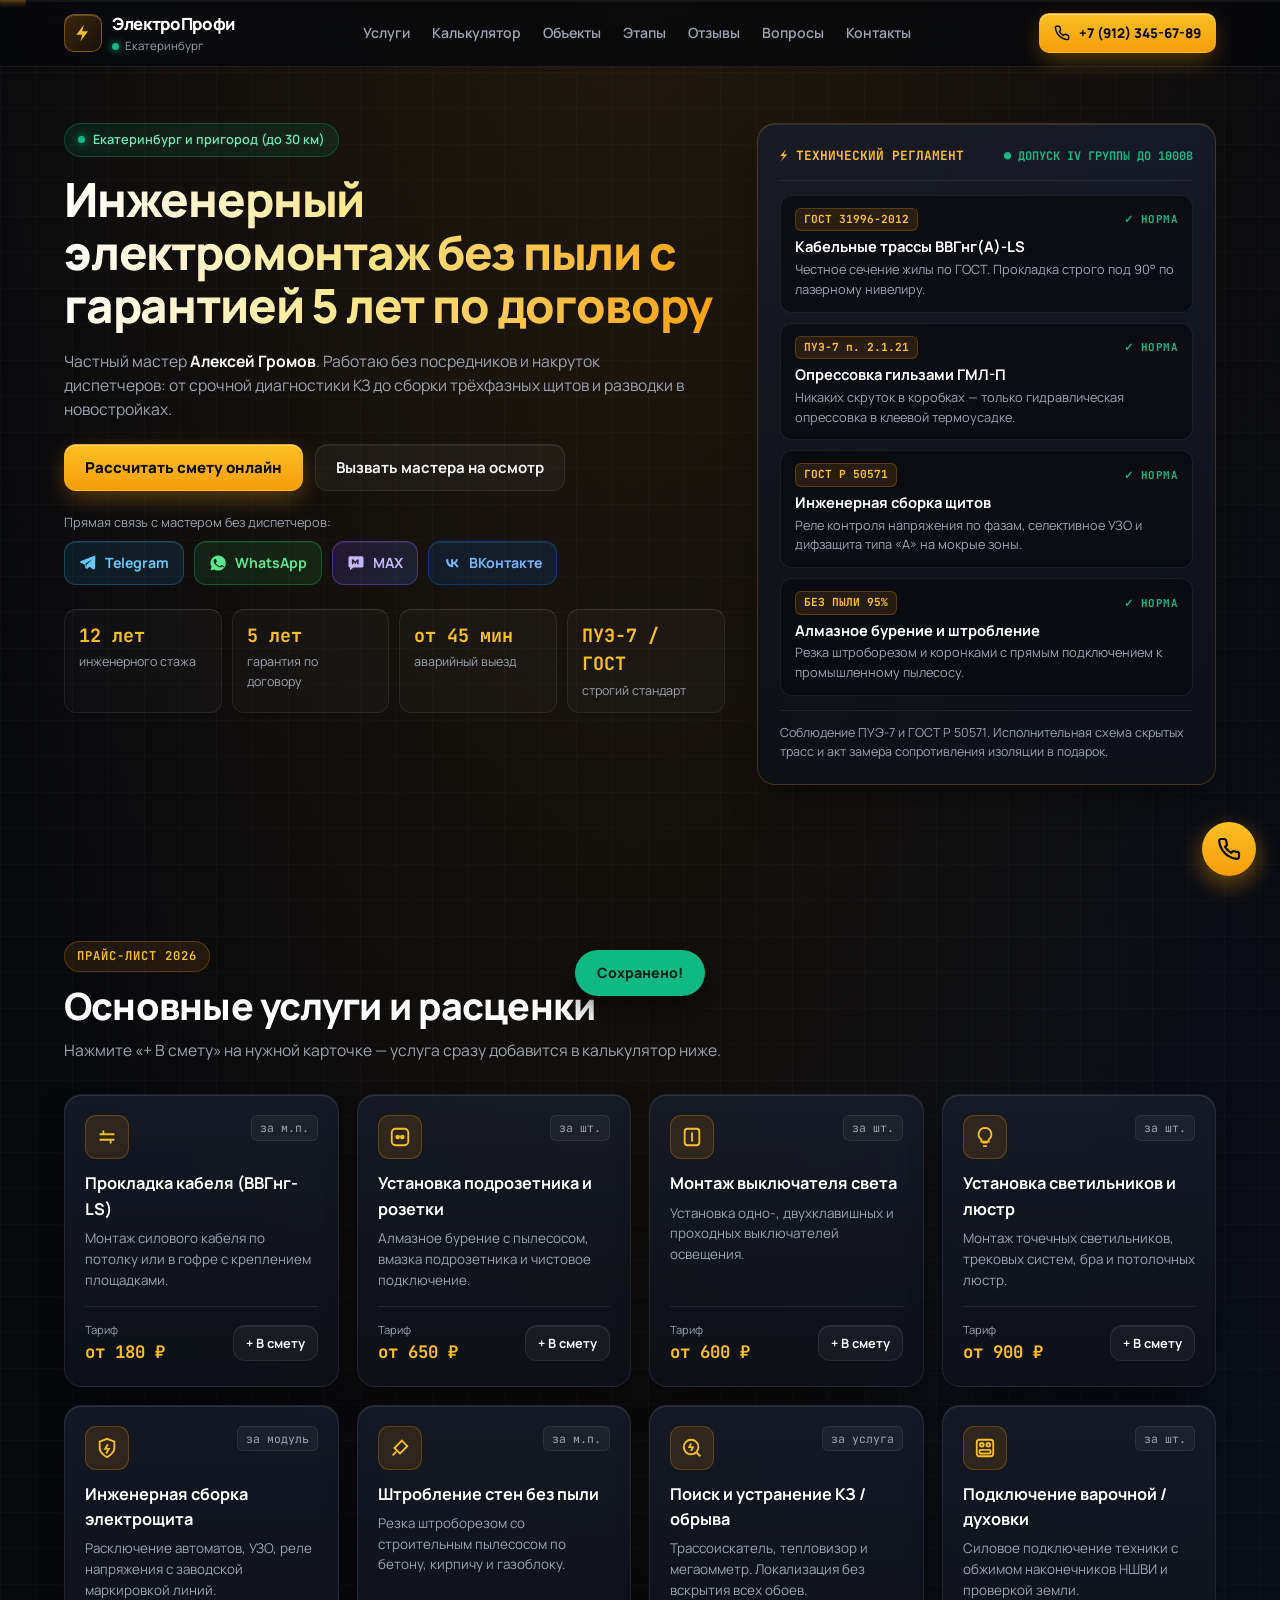
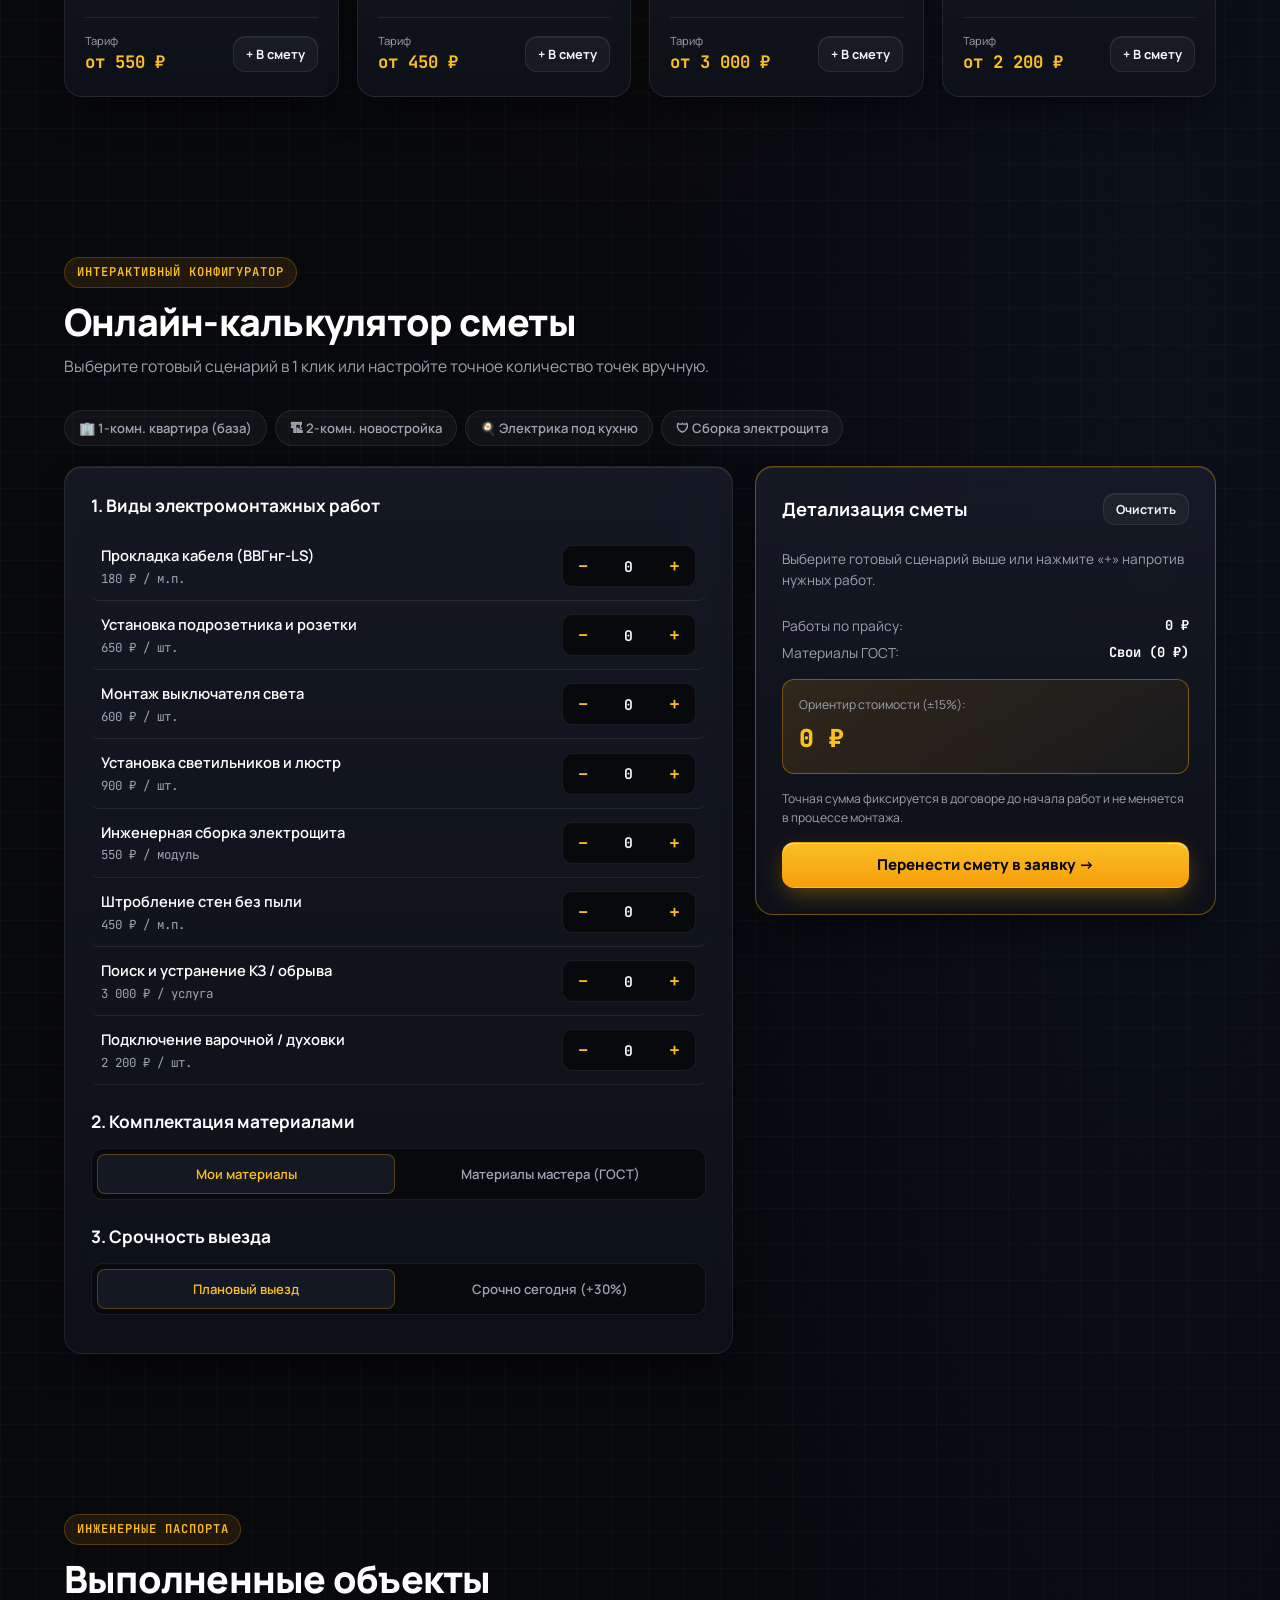
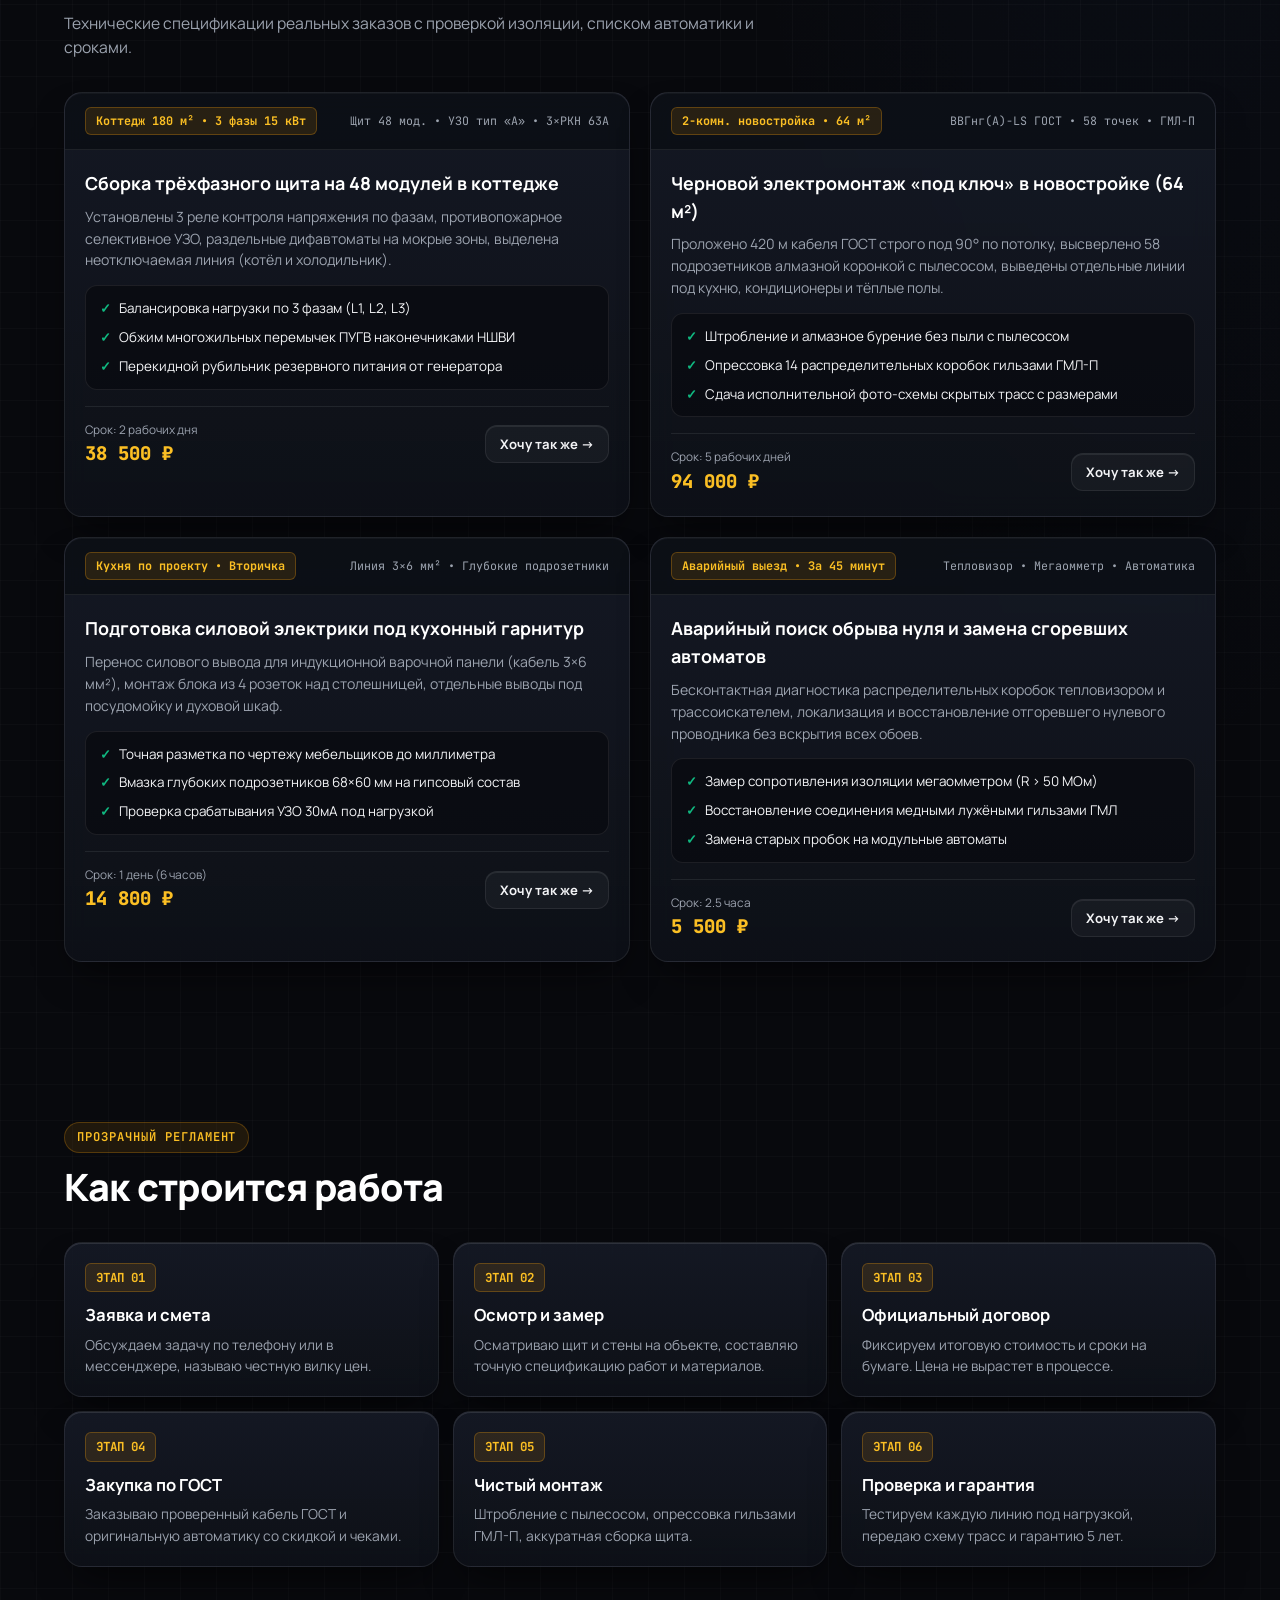
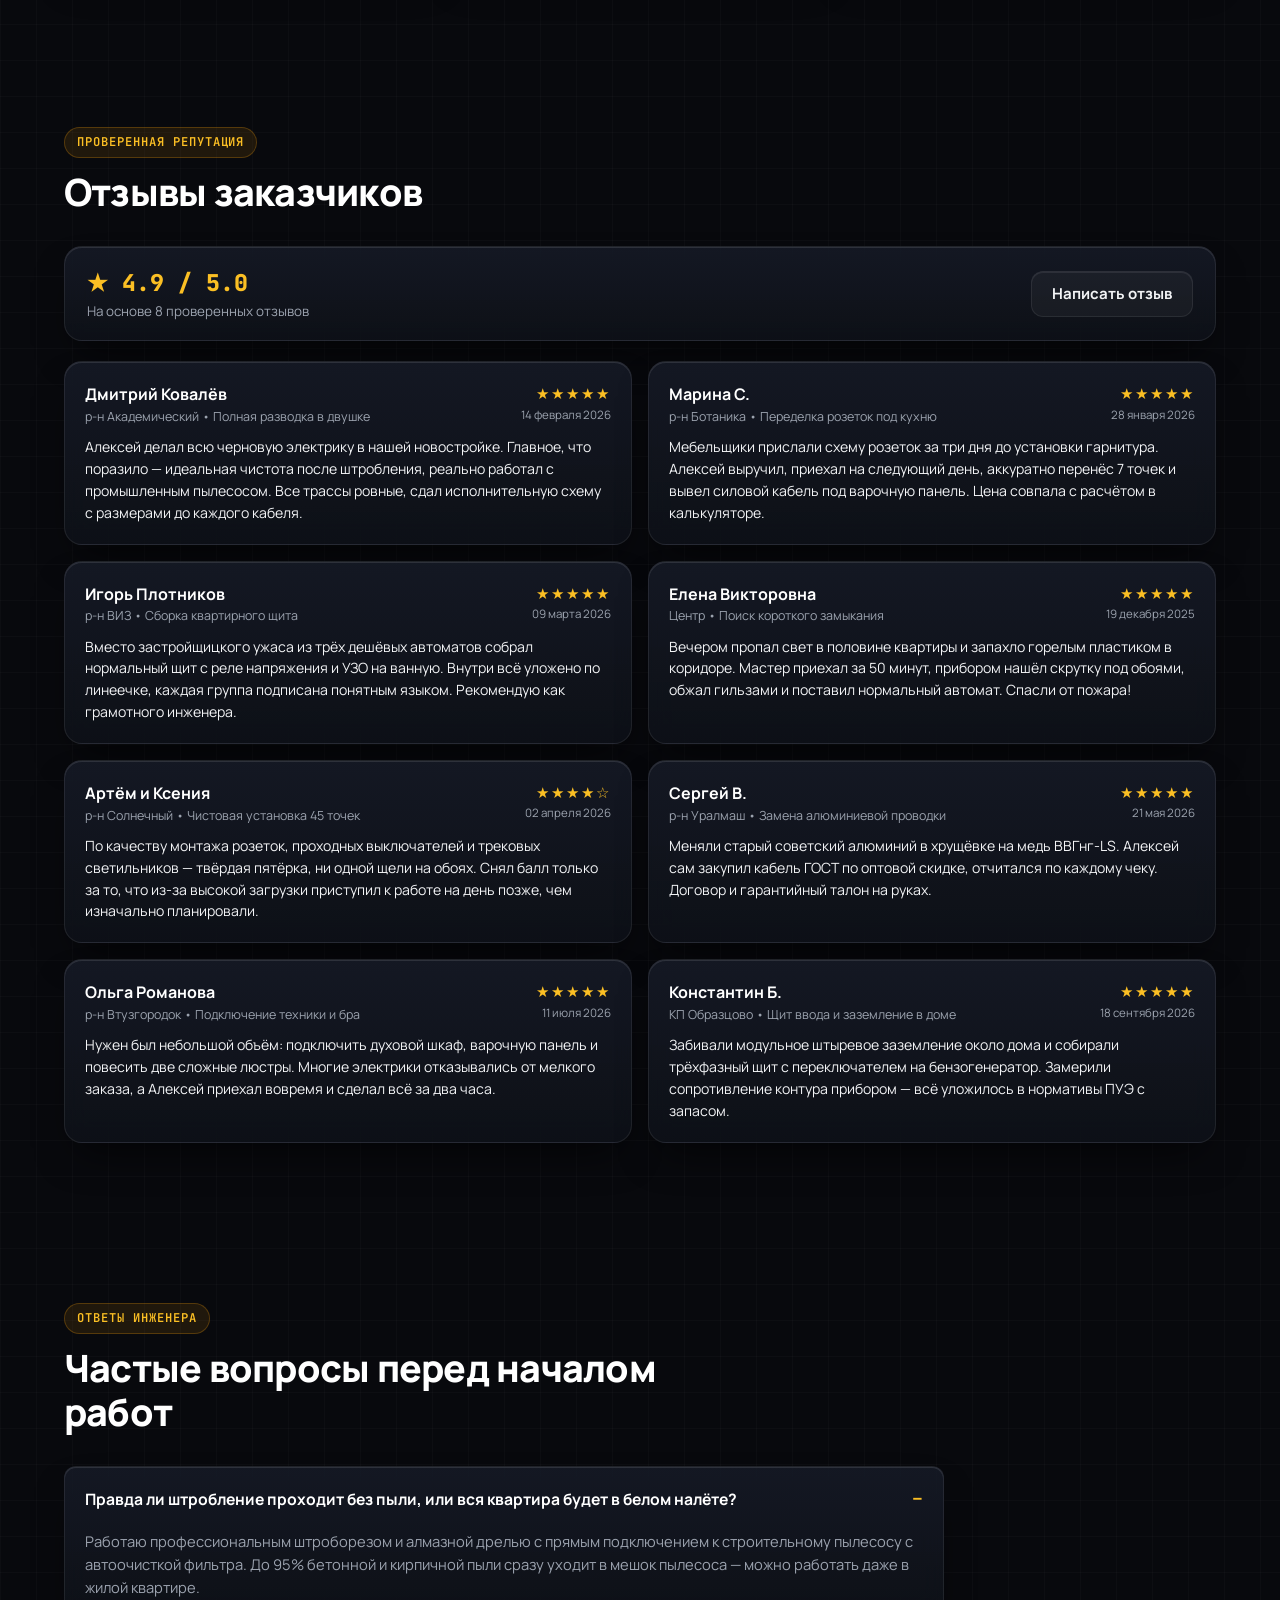
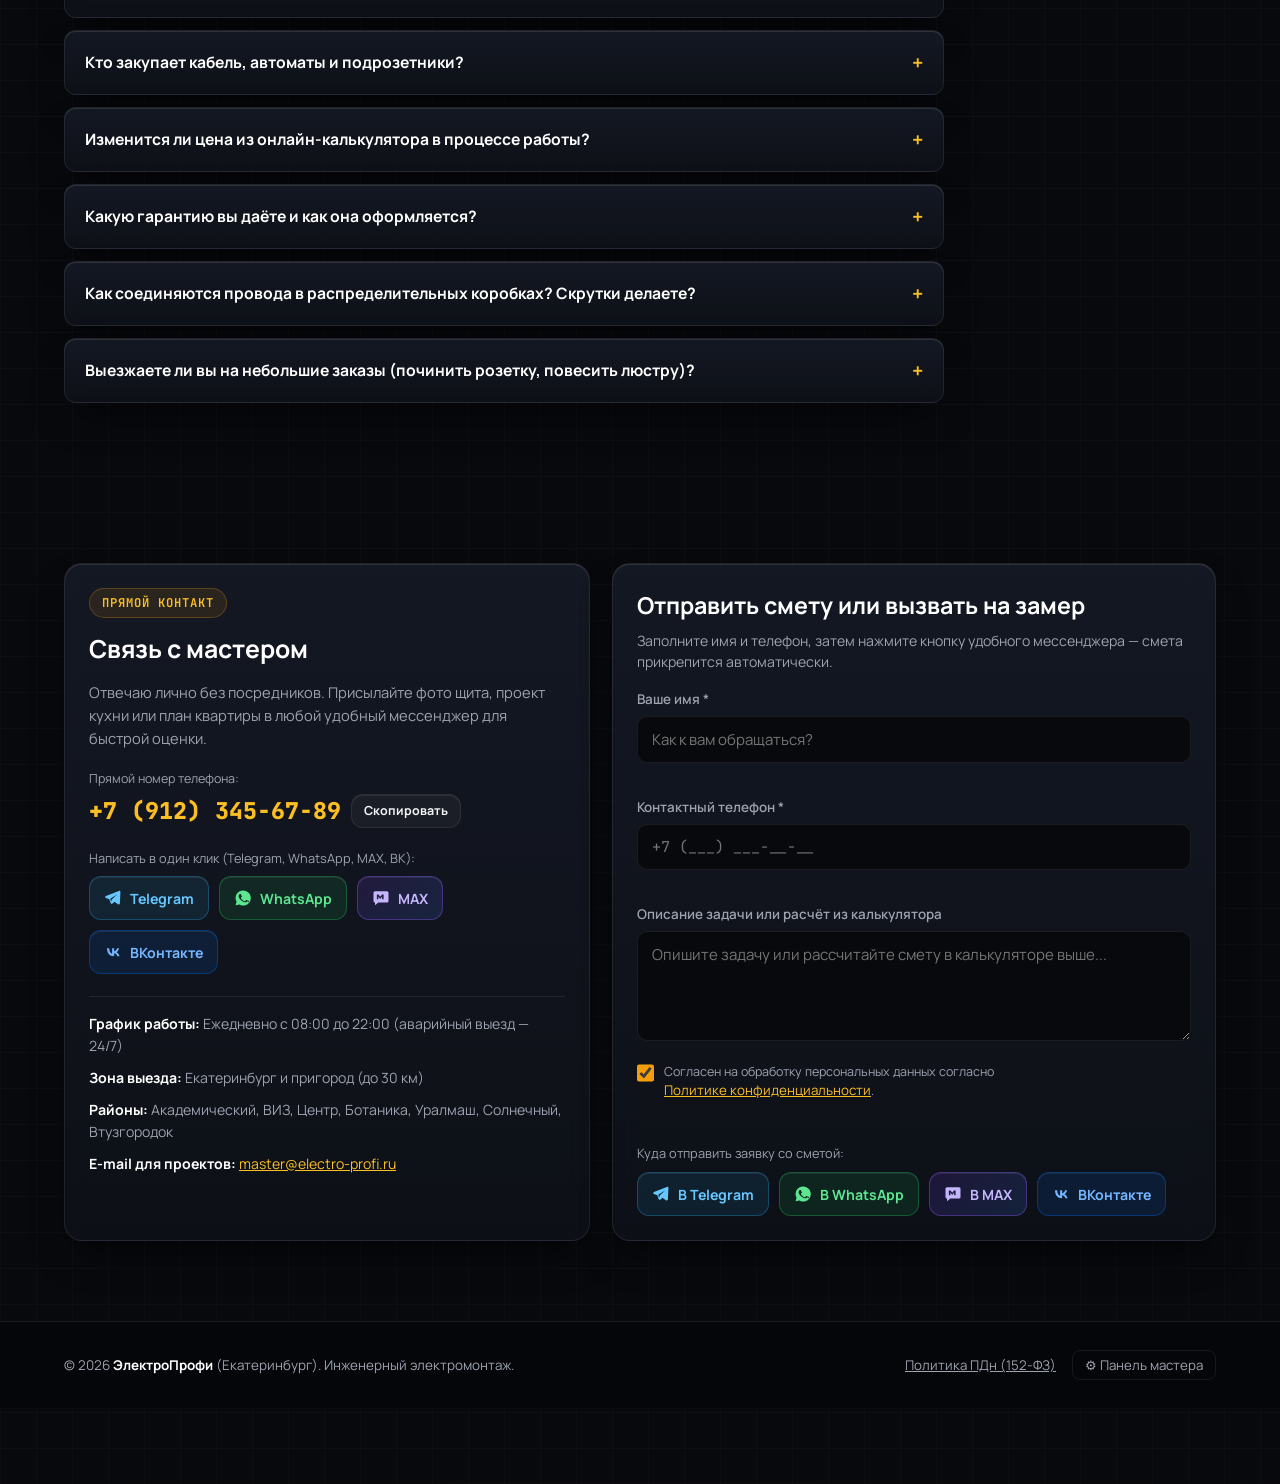
==== commit 786956ee: "Update index.html" ====
--- a/index.html
+++ b/index.html
@@ -1,22 +1,1311 @@
 <!DOCTYPE html>
-<html lang="ru" data-theme="cyber">
+<html lang="ru">
 <head>
   <meta charset="UTF-8">
-  <meta name="viewport" content="width=device-width, initial-scale=1.0">
-  <title id="page-title">Электромонтаж — Частный мастер</title>
-  <meta name="description" id="page-desc" content="Инженерный электромонтаж без пыли с гарантией по договору. Онлайн-калькулятор цен.">
-  <meta property="og:title" id="og-title" content="Частный электромонтажник">
-  <meta property="og:description" id="og-desc" content="Сборка электрощитов, замена проводки, расчёт сметы онлайн.">
+  <meta name="viewport" content="width=device-width, initial-scale=1.0, maximum-scale=5.0">
+  <title id="page-title">Электромонтаж в г. Екатеринбург — Частный мастер ЭлектроПрофи</title>
+  <meta name="description" id="page-desc" content="Инженерный электромонтаж без пыли по ПУЭ-7 и ГОСТ Р 50571 с гарантией 5 лет по договору. Онлайн-калькулятор сметы.">
+  <meta property="og:title" id="og-title" content="Инженерный электромонтаж — ЭлектроПрофи">
+  <meta property="og:description" id="og-desc" content="Сборка электрощитов, замена проводки без пыли, расчёт сметы онлайн.">
   <meta property="og:type" content="website">
   <link rel="preconnect" href="https://fonts.googleapis.com">
   <link rel="preconnect" href="https://fonts.gstatic.com" crossorigin>
-  <link href="https://fonts.googleapis.com/css2?family=Manrope:wght@400;500;600;700;800&display=swap" rel="stylesheet">
-  <link rel="stylesheet" href="styles.css">
+  <link href="https://fonts.googleapis.com/css2?family=JetBrains+Mono:wght@500;600;700&family=Manrope:wght@400;500;600;700;800&display=swap" rel="stylesheet">
+  <style>
+    /* ==========================================================================
+       Дизайн-система: «Obsidian & Warm Amber» (Dark Architectural Tech)
+       Монолитная сборка: Клиентский сайт + Калькулятор + Облачная CMS в одном файле
+       ========================================================================== */
+    :root {
+      --bg-obsidian: #08090D;
+      --bg-surface: #0E1117;
+      --card-bg: rgba(20, 24, 34, 0.78);
+      --card-solid: #141822;
+      --card-inset: rgba(9, 11, 16, 0.72);
+      --border-subtle: rgba(255, 255, 255, 0.08);
+      --border-top-highlight: rgba(255, 255, 255, 0.15);
+      --border-amber: rgba(245, 158, 11, 0.42);
+      --amber: #F59E0B;
+      --amber-bright: #FBBF24;
+      --amber-glow: rgba(245, 158, 11, 0.16);
+      --emerald: #10B981;
+      --danger: #EF4444;
+      --text-main: #F3F4F6;
+      --text-secondary: #9CA3AF;
+      --text-muted: #6B7280;
+      --radius-lg: 18px;
+      --radius-md: 12px;
+      --radius-sm: 8px;
+      --shadow-card: 0 20px 40px -15px rgba(0, 0, 0, 0.7), inset 0 1px 0 rgba(255, 255, 255, 0.11);
+      --font-sans: 'Manrope', -apple-system, BlinkMacSystemFont, 'Segoe UI', Roboto, sans-serif;
+      --font-mono: 'JetBrains Mono', monospace;
+    }
+
+    *, *::before, *::after {
+      box-sizing: border-box;
+      margin: 0;
+      padding: 0;
+    }
+
+    html {
+      scroll-behavior: smooth;
+      font-size: 16px;
+      background-color: var(--bg-obsidian);
+      color: var(--text-main);
+      font-family: var(--font-sans);
+      line-height: 1.55;
+      -webkit-text-size-adjust: 100%;
+      overflow-x: hidden;
+    }
+
+    body {
+      min-height: 100vh;
+      background-color: var(--bg-obsidian);
+      background-image:
+        radial-gradient(ellipse 85% 45% at 50% -8%, rgba(245, 158, 11, 0.13), transparent 70%),
+        radial-gradient(ellipse 60% 40% at 90% 25%, rgba(59, 130, 246, 0.06), transparent 65%),
+        linear-gradient(to right, rgba(255, 255, 255, 0.018) 1px, transparent 1px),
+        linear-gradient(to bottom, rgba(255, 255, 255, 0.018) 1px, transparent 1px);
+      background-size: 100% 100%, 100% 100%, 36px 36px, 36px 36px;
+      color: var(--text-main);
+      position: relative;
+      overflow-x: hidden;
+      padding-bottom: 76px;
+    }
+
+    /* Тонкая лазерная линия прогресса чтения сверху экрана */
+    .scroll-laser {
+      position: fixed;
+      top: 0;
+      left: 0;
+      right: 0;
+      height: 2px;
+      z-index: 950;
+      background: rgba(255, 255, 255, 0.05);
+      pointer-events: none;
+    }
+
+    .scroll-laser-bar {
+      height: 100%;
+      width: 100%;
+      background: linear-gradient(90deg, var(--amber), var(--amber-bright));
+      box-shadow: 0 0 12px var(--amber);
+      transform-origin: left center;
+      transform: scaleX(0.02);
+    }
+
+    .container {
+      width: 100%;
+      max-width: 1200px;
+      margin: 0 auto;
+      padding: 0 16px;
+      position: relative;
+      z-index: 2;
+    }
+
+    @media (min-width: 640px) {
+      .container { padding: 0 24px; }
+    }
+
+    section {
+      padding: 56px 0;
+    }
+
+    @media (min-width: 768px) {
+      section { padding: 80px 0; }
+    }
+
+    .section-head {
+      margin-bottom: 32px;
+      max-width: 700px;
+    }
+
+    .section-eyebrow {
+      display: inline-flex;
+      align-items: center;
+      gap: 8px;
+      font-family: var(--font-mono);
+      font-size: 0.76rem;
+      font-weight: 600;
+      text-transform: uppercase;
+      letter-spacing: 0.08em;
+      color: var(--amber-bright);
+      background: rgba(245, 158, 11, 0.1);
+      border: 1px solid rgba(245, 158, 11, 0.25);
+      padding: 5px 12px;
+      border-radius: 99px;
+      margin-bottom: 12px;
+    }
+
+    .section-title {
+      font-size: clamp(1.55rem, 3.4vw, 2.35rem);
+      font-weight: 800;
+      letter-spacing: -0.02em;
+      line-height: 1.18;
+      margin-bottom: 10px;
+      color: #FFFFFF;
+    }
+
+    .section-subtitle {
+      color: var(--text-secondary);
+      font-size: 0.98rem;
+    }
+
+    a, button, input, textarea, select {
+      font-family: inherit;
+      color: inherit;
+    }
+
+    :focus-visible {
+      outline: 2px solid var(--amber-bright);
+      outline-offset: 2px;
+    }
+
+    .num-mono {
+      font-family: var(--font-mono);
+      font-variant-numeric: tabular-nums;
+    }
+
+    .is-hidden {
+      display: none !important;
+    }
+
+    /* ==========================================================================
+       Кнопки и капсулы мессенджеров
+       ========================================================================== */
+    .btn {
+      display: inline-flex;
+      align-items: center;
+      justify-content: center;
+      gap: 9px;
+      min-height: 46px;
+      padding: 11px 20px;
+      border-radius: var(--radius-md);
+      font-weight: 700;
+      font-size: 0.94rem;
+      text-decoration: none;
+      border: 1px solid transparent;
+      cursor: pointer;
+      transition: transform 0.16s ease, box-shadow 0.16s ease, background 0.16s ease, border-color 0.16s ease;
+      user-select: none;
+      white-space: nowrap;
+    }
+
+    .btn:active { transform: scale(0.98); }
+
+    .btn-primary {
+      background: linear-gradient(180deg, var(--amber-bright) 0%, var(--amber) 100%);
+      color: #090A0F;
+      font-weight: 800;
+      box-shadow: 0 8px 24px -4px rgba(245, 158, 11, 0.4), inset 0 1px 0 rgba(255, 255, 255, 0.45);
+    }
+
+    .btn-primary:hover {
+      background: linear-gradient(180deg, #FDE047 0%, var(--amber-bright) 100%);
+      transform: translateY(-1px);
+      box-shadow: 0 12px 28px -4px rgba(245, 158, 11, 0.55), inset 0 1px 0 rgba(255, 255, 255, 0.5);
+    }
+
+    .btn-glass {
+      background: rgba(255, 255, 255, 0.04);
+      border: 1px solid var(--border-subtle);
+      box-shadow: inset 0 1px 0 rgba(255, 255, 255, 0.08);
+      color: var(--text-main);
+    }
+
+    .btn-glass:hover {
+      border-color: var(--border-amber);
+      background: rgba(245, 158, 11, 0.08);
+      color: var(--amber-bright);
+    }
+
+    /* Сетка мессенджеров: 2x2 на мобильном, в ряд на ПК */
+    .messenger-grid {
+      display: grid;
+      grid-template-columns: repeat(2, 1fr);
+      gap: 8px;
+    }
+
+    @media (min-width: 540px) {
+      .messenger-grid {
+        display: flex;
+        flex-wrap: wrap;
+        gap: 10px;
+      }
+    }
+
+    .btn-msg {
+      min-height: 44px;
+      padding: 9px 14px;
+      border-radius: var(--radius-md);
+      font-size: 0.88rem;
+      font-weight: 700;
+      display: inline-flex;
+      align-items: center;
+      justify-content: center;
+      gap: 8px;
+      text-decoration: none;
+      border: 1px solid rgba(255, 255, 255, 0.1);
+      background: rgba(20, 24, 34, 0.85);
+      box-shadow: inset 0 1px 0 rgba(255, 255, 255, 0.08);
+      cursor: pointer;
+      transition: transform 0.16s ease, border-color 0.16s ease, background 0.16s ease;
+    }
+
+    .btn-msg svg { width: 18px; height: 18px; flex-shrink: 0; }
+    .btn-msg:hover { transform: translateY(-2px); }
+
+    .btn-tg { color: #67C7FF; border-color: rgba(42, 171, 238, 0.3); background: rgba(42, 171, 238, 0.1); }
+    .btn-tg:hover { background: rgba(42, 171, 238, 0.22); border-color: rgba(42, 171, 238, 0.6); }
+
+    .btn-wa { color: #5CE690; border-color: rgba(37, 211, 102, 0.3); background: rgba(37, 211, 102, 0.1); }
+    .btn-wa:hover { background: rgba(37, 211, 102, 0.22); border-color: rgba(37, 211, 102, 0.6); }
+
+    .btn-max { color: #C4B5FD; border-color: rgba(139, 92, 246, 0.38); background: linear-gradient(135deg, rgba(124, 58, 237, 0.16), rgba(59, 130, 246, 0.16)); }
+    .btn-max:hover { border-color: rgba(167, 139, 250, 0.7); background: linear-gradient(135deg, rgba(124, 58, 237, 0.28), rgba(59, 130, 246, 0.28)); }
+
+    .btn-vk { color: #75B6FF; border-color: rgba(0, 119, 255, 0.32); background: rgba(0, 119, 255, 0.12); }
+    .btn-vk:hover { background: rgba(0, 119, 255, 0.24); border-color: rgba(0, 119, 255, 0.6); }
+
+    /* ==========================================================================
+       Шапка (Header) — идеально адаптирована под 360px
+       ========================================================================== */
+    .site-header {
+      position: sticky;
+      top: 0;
+      z-index: 800;
+      background: rgba(8, 9, 13, 0.84);
+      backdrop-filter: blur(18px);
+      -webkit-backdrop-filter: blur(18px);
+      border-bottom: 1px solid var(--border-subtle);
+    }
+
+    .header-inner {
+      display: flex;
+      align-items: center;
+      justify-content: space-between;
+      height: 66px;
+      gap: 10px;
+    }
+
+    .brand-logo {
+      display: flex;
+      align-items: center;
+      gap: 10px;
+      text-decoration: none;
+      min-width: 0;
+    }
+
+    .brand-emblem {
+      width: 38px;
+      height: 38px;
+      border-radius: 10px;
+      background: linear-gradient(135deg, rgba(245, 158, 11, 0.22), rgba(245, 158, 11, 0.06));
+      border: 1px solid var(--border-amber);
+      box-shadow: inset 0 1px 0 rgba(255, 255, 255, 0.2);
+      display: grid;
+      place-items: center;
+      color: var(--amber-bright);
+      flex-shrink: 0;
+    }
+
+    .brand-text-wrap {
+      min-width: 0;
+    }
+
+    .brand-title {
+      display: block;
+      font-weight: 800;
+      font-size: 1.05rem;
+      letter-spacing: -0.02em;
+      color: #FFFFFF;
+      white-space: nowrap;
+      overflow: hidden;
+      text-overflow: ellipsis;
+    }
+
+    .brand-meta {
+      display: flex;
+      align-items: center;
+      gap: 6px;
+      font-size: 0.72rem;
+      color: var(--text-secondary);
+      white-space: nowrap;
+    }
+
+    .status-dot {
+      width: 7px;
+      height: 7px;
+      border-radius: 50%;
+      background: var(--emerald);
+      box-shadow: 0 0 8px var(--emerald);
+      display: inline-block;
+      animation: pulseDot 2.2s infinite;
+    }
+
+    @keyframes pulseDot {
+      0%, 100% { opacity: 1; transform: scale(1); }
+      50% { opacity: 0.45; transform: scale(0.88); }
+    }
+
+    .main-nav {
+      display: none;
+      align-items: center;
+      gap: 22px;
+    }
+
+    .main-nav a {
+      text-decoration: none;
+      font-size: 0.88rem;
+      color: var(--text-secondary);
+      font-weight: 600;
+      transition: color 0.15s;
+    }
+
+    .main-nav a:hover { color: #FFFFFF; }
+
+    .header-actions {
+      display: flex;
+      align-items: center;
+      gap: 8px;
+      flex-shrink: 0;
+    }
+
+    .hdr-call-btn {
+      min-height: 40px;
+      padding: 8px 14px;
+      font-size: 0.84rem;
+      border-radius: 10px;
+    }
+
+    .hdr-phone-desktop {
+      display: none;
+    }
+
+    @media (min-width: 640px) {
+      .hdr-phone-desktop { display: inline; }
+      .hdr-phone-mobile { display: none; }
+    }
+
+    .burger-btn {
+      width: 40px;
+      height: 40px;
+      border-radius: 10px;
+      background: rgba(255, 255, 255, 0.05);
+      border: 1px solid var(--border-subtle);
+      display: inline-flex;
+      align-items: center;
+      justify-content: center;
+      cursor: pointer;
+      color: var(--text-main);
+    }
+
+    @media (min-width: 1024px) {
+      .main-nav { display: flex; }
+      .burger-btn { display: none; }
+    }
+
+    /* Мобильное шторка-меню */
+    .mobile-drawer {
+      position: fixed;
+      inset: 0;
+      z-index: 900;
+      background: rgba(8, 9, 13, 0.97);
+      backdrop-filter: blur(20px);
+      padding: 20px 20px 32px;
+      display: flex;
+      flex-direction: column;
+      justify-content: space-between;
+      transform: translateX(100%);
+      transition: transform 0.26s cubic-bezier(0.22, 1, 0.36, 1);
+    }
+
+    .mobile-drawer.is-open { transform: translateX(0); }
+
+    .mobile-nav-list {
+      display: flex;
+      flex-direction: column;
+      gap: 14px;
+      margin-top: 28px;
+    }
+
+    .mobile-nav-list a {
+      font-size: 1.25rem;
+      font-weight: 700;
+      text-decoration: none;
+      padding: 10px 0;
+      border-bottom: 1px solid var(--border-subtle);
+      display: flex;
+      justify-content: space-between;
+      align-items: center;
+    }
+
+    /* ==========================================================================
+       Bento Card базовая поверхность
+       ========================================================================== */
+    .bento-card {
+      background: linear-gradient(180deg, rgba(24, 29, 42, 0.78) 0%, rgba(14, 17, 24, 0.9) 100%);
+      border: 1px solid var(--border-subtle);
+      border-radius: var(--radius-lg);
+      box-shadow: var(--shadow-card);
+      backdrop-filter: blur(14px);
+      -webkit-backdrop-filter: blur(14px);
+      position: relative;
+      overflow: hidden;
+    }
+
+    /* ==========================================================================
+       Hero секция (Первый экран)
+       ========================================================================== */
+    .hero {
+      padding: 32px 0 56px;
+    }
+
+    @media (min-width: 768px) {
+      .hero { padding: 56px 0 76px; }
+    }
+
+    .hero-grid {
+      display: grid;
+      grid-template-columns: 1fr;
+      gap: 28px;
+      align-items: stretch;
+    }
+
+    @media (min-width: 992px) {
+      .hero-grid {
+        grid-template-columns: 1.18fr 0.82fr;
+        gap: 32px;
+      }
+    }
+
+    .hero-pill {
+      display: inline-flex;
+      align-items: center;
+      gap: 8px;
+      padding: 6px 13px;
+      border-radius: 99px;
+      background: rgba(16, 185, 129, 0.1);
+      border: 1px solid rgba(16, 185, 129, 0.28);
+      color: #6EE7B7;
+      font-size: 0.8rem;
+      font-weight: 600;
+      margin-bottom: 16px;
+    }
+
+    .hero h1 {
+      font-size: clamp(1.75rem, 4.2vw, 2.95rem);
+      font-weight: 800;
+      line-height: 1.13;
+      letter-spacing: -0.025em;
+      margin-bottom: 16px;
+      color: #FFFFFF;
+    }
+
+    .text-gradient-amber {
+      background: linear-gradient(95deg, #FFFFFF 0%, #FDE68A 45%, #F59E0B 100%);
+      -webkit-background-clip: text;
+      -webkit-text-fill-color: transparent;
+    }
+
+    .hero-lead {
+      font-size: 0.98rem;
+      color: var(--text-secondary);
+      margin-bottom: 22px;
+      max-width: 620px;
+    }
+
+    .hero-cta-group {
+      display: grid;
+      grid-template-columns: 1fr;
+      gap: 10px;
+      margin-bottom: 22px;
+    }
+
+    @media (min-width: 480px) {
+      .hero-cta-group {
+        display: flex;
+        flex-wrap: wrap;
+        gap: 12px;
+      }
+    }
+
+    .trust-bento-row {
+      display: grid;
+      grid-template-columns: repeat(2, 1fr);
+      gap: 10px;
+      margin-top: 24px;
+    }
+
+    @media (min-width: 640px) {
+      .trust-bento-row { grid-template-columns: repeat(4, 1fr); }
+    }
+
+    .trust-mini-card {
+      background: rgba(255, 255, 255, 0.025);
+      border: 1px solid var(--border-subtle);
+      border-top-color: var(--border-top-highlight);
+      border-radius: var(--radius-md);
+      padding: 12px 14px;
+    }
+
+    .trust-val {
+      font-family: var(--font-mono);
+      font-size: 1.15rem;
+      font-weight: 700;
+      color: var(--amber-bright);
+      margin-bottom: 2px;
+    }
+
+    .trust-lbl {
+      font-size: 0.78rem;
+      color: var(--text-secondary);
+    }
+
+    /* Правая приборная панель Hero: Технический регламент */
+    .reglament-panel {
+      padding: 22px;
+      display: flex;
+      flex-direction: column;
+      justify-content: space-between;
+      border-color: rgba(245, 158, 11, 0.22);
+    }
+
+    .reglament-head {
+      display: flex;
+      flex-wrap: wrap;
+      justify-content: space-between;
+      align-items: center;
+      gap: 8px;
+      padding-bottom: 14px;
+      margin-bottom: 14px;
+      border-bottom: 1px solid var(--border-subtle);
+    }
+
+    .spec-slots {
+      display: grid;
+      gap: 10px;
+    }
+
+    .spec-slot {
+      background: var(--card-inset);
+      border: 1px solid var(--border-subtle);
+      border-radius: var(--radius-md);
+      padding: 12px 14px;
+      transition: border-color 0.2s;
+    }
+
+    .spec-slot:hover {
+      border-color: rgba(245, 158, 11, 0.35);
+    }
+
+    .spec-slot-top {
+      display: flex;
+      justify-content: space-between;
+      align-items: center;
+      gap: 8px;
+      margin-bottom: 4px;
+    }
+
+    .spec-code-badge {
+      font-family: var(--font-mono);
+      font-size: 0.7rem;
+      font-weight: 700;
+      color: var(--amber-bright);
+      background: rgba(245, 158, 11, 0.12);
+      border: 1px solid rgba(245, 158, 11, 0.25);
+      padding: 2px 8px;
+      border-radius: 6px;
+    }
+
+    .spec-status-ok {
+      font-family: var(--font-mono);
+      font-size: 0.68rem;
+      font-weight: 700;
+      color: var(--emerald);
+      letter-spacing: 0.04em;
+    }
+
+    /* ==========================================================================
+       Услуги (Bento Grid)
+       ========================================================================== */
+    .services-grid {
+      display: grid;
+      grid-template-columns: 1fr;
+      gap: 14px;
+    }
+
+    @media (min-width: 600px) { .services-grid { grid-template-columns: repeat(2, 1fr); } }
+    @media (min-width: 1024px) { .services-grid { grid-template-columns: repeat(4, 1fr); gap: 18px; } }
+
+    .service-card {
+      padding: 20px;
+      display: flex;
+      flex-direction: column;
+      justify-content: space-between;
+      gap: 16px;
+      transition: transform 0.2s ease, border-color 0.2s ease;
+    }
+
+    .service-card:hover {
+      transform: translateY(-3px);
+      border-color: var(--border-amber);
+    }
+
+    .service-card.in-cart {
+      border-color: rgba(16, 185, 129, 0.5);
+      background: linear-gradient(180deg, rgba(16, 185, 129, 0.08) 0%, rgba(14, 17, 24, 0.92) 100%);
+    }
+
+    .service-card-top {
+      display: flex;
+      justify-content: space-between;
+      align-items: flex-start;
+      margin-bottom: 12px;
+    }
+
+    .service-icon-box {
+      width: 44px;
+      height: 44px;
+      border-radius: 11px;
+      background: rgba(245, 158, 11, 0.12);
+      border: 1px solid rgba(245, 158, 11, 0.25);
+      color: var(--amber-bright);
+      display: grid;
+      place-items: center;
+    }
+
+    .service-unit-tag {
+      font-family: var(--font-mono);
+      font-size: 0.72rem;
+      color: var(--text-secondary);
+      background: rgba(255, 255, 255, 0.04);
+      border: 1px solid var(--border-subtle);
+      padding: 3px 8px;
+      border-radius: 6px;
+    }
+
+    .service-title {
+      font-size: 1.02rem;
+      font-weight: 700;
+      margin-bottom: 6px;
+      color: #FFFFFF;
+    }
+
+    .service-desc {
+      font-size: 0.84rem;
+      color: var(--text-secondary);
+    }
+
+    .service-footer {
+      display: flex;
+      align-items: center;
+      justify-content: space-between;
+      gap: 8px;
+      padding-top: 14px;
+      border-top: 1px solid var(--border-subtle);
+    }
+
+    .service-price {
+      font-family: var(--font-mono);
+      font-weight: 700;
+      font-size: 1.08rem;
+      color: var(--amber-bright);
+    }
+
+    /* ==========================================================================
+       Умный калькулятор с 1-клик пресетами
+       ========================================================================== */
+    .preset-bar {
+      display: flex;
+      flex-wrap: wrap;
+      gap: 8px;
+      margin-bottom: 20px;
+    }
+
+    .preset-chip {
+      background: rgba(255, 255, 255, 0.04);
+      border: 1px solid var(--border-subtle);
+      border-radius: 99px;
+      padding: 8px 14px;
+      font-size: 0.82rem;
+      font-weight: 600;
+      color: var(--text-secondary);
+      cursor: pointer;
+      transition: all 0.16s ease;
+    }
+
+    .preset-chip:hover,
+    .preset-chip.active {
+      background: rgba(245, 158, 11, 0.14);
+      border-color: var(--amber);
+      color: var(--amber-bright);
+    }
+
+    .calc-wrapper {
+      display: grid;
+      grid-template-columns: 1fr;
+      gap: 22px;
+      align-items: start;
+    }
+
+    @media (min-width: 992px) {
+      .calc-wrapper { grid-template-columns: 1.42fr 0.98fr; }
+    }
+
+    .calc-panel, .calc-summary {
+      padding: 20px;
+    }
+
+    @media (min-width: 640px) {
+      .calc-panel, .calc-summary { padding: 26px; }
+    }
+
+    .calc-summary {
+      position: sticky;
+      top: 86px;
+      border-color: var(--border-amber);
+    }
+
+    .calc-row {
+      display: flex;
+      align-items: center;
+      justify-content: space-between;
+      gap: 10px;
+      padding: 12px 10px;
+      border-bottom: 1px solid var(--border-subtle);
+      border-radius: var(--radius-sm);
+      transition: background 0.15s;
+    }
+
+    .calc-row.is-active {
+      background: rgba(245, 158, 11, 0.07);
+    }
+
+    .calc-row-info {
+      min-width: 0;
+      flex: 1;
+    }
+
+    .calc-row-title {
+      font-weight: 600;
+      font-size: 0.92rem;
+      color: #FFFFFF;
+    }
+
+    .calc-row-meta {
+      font-family: var(--font-mono);
+      font-size: 0.78rem;
+      color: var(--text-secondary);
+      margin-top: 2px;
+    }
+
+    .stepper {
+      display: inline-flex;
+      align-items: center;
+      background: var(--bg-obsidian);
+      border: 1px solid var(--border-subtle);
+      border-radius: 10px;
+      overflow: hidden;
+      flex-shrink: 0;
+    }
+
+    .stepper button {
+      width: 40px;
+      height: 40px;
+      background: transparent;
+      border: none;
+      color: var(--amber-bright);
+      font-size: 1.2rem;
+      font-weight: 700;
+      cursor: pointer;
+    }
+
+    .stepper button:hover {
+      background: rgba(245, 158, 11, 0.14);
+    }
+
+    .stepper input {
+      width: 52px;
+      height: 40px;
+      text-align: center;
+      background: transparent;
+      border: none;
+      font-family: var(--font-mono);
+      font-weight: 700;
+      font-size: 0.92rem;
+      -moz-appearance: textfield;
+      appearance: textfield;
+    }
+
+    .stepper input::-webkit-outer-spin-button,
+    .stepper input::-webkit-inner-spin-button {
+      -webkit-appearance: none;
+      margin: 0;
+    }
+
+    .toggle-pills {
+      display: grid;
+      grid-template-columns: 1fr 1fr;
+      gap: 6px;
+      background: var(--bg-obsidian);
+      padding: 5px;
+      border-radius: 12px;
+      border: 1px solid var(--border-subtle);
+      margin: 12px 0;
+    }
+
+    .toggle-pill {
+      min-height: 40px;
+      border: none;
+      background: transparent;
+      color: var(--text-secondary);
+      font-weight: 600;
+      font-size: 0.82rem;
+      border-radius: 8px;
+      cursor: pointer;
+      padding: 6px 8px;
+      transition: all 0.15s;
+    }
+
+    .toggle-pill.active {
+      background: var(--card-solid);
+      color: var(--amber-bright);
+      border: 1px solid rgba(245, 158, 11, 0.3);
+    }
+
+    .summary-lines {
+      margin: 14px 0;
+      max-height: 230px;
+      overflow-y: auto;
+      font-size: 0.85rem;
+    }
+
+    .summary-line {
+      display: flex;
+      justify-content: space-between;
+      gap: 8px;
+      padding: 7px 0;
+      border-bottom: 1px dashed rgba(255, 255, 255, 0.08);
+    }
+
+    .summary-total-box {
+      background: linear-gradient(135deg, rgba(245, 158, 11, 0.14), rgba(245, 158, 11, 0.04));
+      border: 1px solid var(--border-amber);
+      border-radius: var(--radius-md);
+      padding: 16px;
+      margin: 16px 0;
+    }
+
+    .summary-range {
+      font-family: var(--font-mono);
+      font-size: clamp(1.25rem, 2.5vw, 1.55rem);
+      font-weight: 800;
+      color: var(--amber-bright);
+    }
+
+    /* Мобильная нижняя плашка живой сметы (Sticky Bottom Bar) */
+    .mobile-calc-dock {
+      position: fixed;
+      left: 12px;
+      right: 12px;
+      bottom: 12px;
+      z-index: 810;
+      background: rgba(14, 17, 24, 0.95);
+      backdrop-filter: blur(16px);
+      border: 1px solid var(--border-amber);
+      border-radius: 14px;
+      padding: 10px 14px;
+      box-shadow: 0 12px 32px rgba(0, 0, 0, 0.8);
+      display: flex;
+      align-items: center;
+      justify-content: space-between;
+      gap: 10px;
+      transform: translateY(130%);
+      transition: transform 0.25s ease;
+    }
+
+    .mobile-calc-dock.is-visible {
+      transform: translateY(0);
+    }
+
+    @media (min-width: 992px) {
+      .mobile-calc-dock { display: none; }
+    }
+
+    /* ==========================================================================
+       Портфолио: «Инженерные паспорта объектов»
+       ========================================================================== */
+    .cases-grid {
+      display: grid;
+      grid-template-columns: 1fr;
+      gap: 20px;
+    }
+
+    @media (min-width: 768px) {
+      .cases-grid { grid-template-columns: repeat(2, 1fr); }
+    }
+
+    .case-card {
+      display: flex;
+      flex-direction: column;
+      justify-content: space-between;
+    }
+
+    .case-photo-box {
+      width: 100%;
+      aspect-ratio: 16 / 9;
+      overflow: hidden;
+      border-bottom: 1px solid var(--border-subtle);
+      position: relative;
+    }
+
+    .case-photo-box img {
+      width: 100%;
+      height: 100%;
+      object-fit: cover;
+      display: block;
+    }
+
+    .case-passport-bar {
+      padding: 14px 20px;
+      background: rgba(9, 11, 16, 0.65);
+      border-bottom: 1px solid var(--border-subtle);
+      display: flex;
+      flex-wrap: wrap;
+      justify-content: space-between;
+      align-items: center;
+      gap: 8px;
+    }
+
+    .case-badge {
+      font-family: var(--font-mono);
+      font-size: 0.74rem;
+      font-weight: 700;
+      color: var(--amber-bright);
+      background: rgba(245, 158, 11, 0.12);
+      border: 1px solid rgba(245, 158, 11, 0.28);
+      padding: 4px 10px;
+      border-radius: 6px;
+    }
+
+    .case-equip {
+      font-family: var(--font-mono);
+      font-size: 0.73rem;
+      color: var(--text-secondary);
+    }
+
+    .case-body {
+      padding: 20px;
+      display: flex;
+      flex-direction: column;
+      justify-content: space-between;
+      flex: 1;
+      gap: 16px;
+    }
+
+    .case-checklist {
+      list-style: none;
+      display: grid;
+      gap: 8px;
+      margin-top: 14px;
+      padding: 12px 14px;
+      background: var(--card-inset);
+      border: 1px solid var(--border-subtle);
+      border-radius: var(--radius-md);
+    }
+
+    .case-checklist li {
+      font-size: 0.84rem;
+      display: flex;
+      align-items: flex-start;
+      gap: 8px;
+      color: var(--text-main);
+    }
+
+    .case-check-mark {
+      color: var(--emerald);
+      font-weight: 800;
+      flex-shrink: 0;
+    }
+
+    .case-meta {
+      display: flex;
+      flex-wrap: wrap;
+      justify-content: space-between;
+      align-items: center;
+      gap: 12px;
+      padding-top: 14px;
+      border-top: 1px solid var(--border-subtle);
+    }
+
+    /* ==========================================================================
+       Таймлайн (6 шагов), Отзывы, FAQ, Контакты
+       ========================================================================== */
+    .steps-grid {
+      display: grid;
+      grid-template-columns: 1fr;
+      gap: 14px;
+    }
+
+    @media (min-width: 640px) { .steps-grid { grid-template-columns: repeat(2, 1fr); } }
+    @media (min-width: 1024px) { .steps-grid { grid-template-columns: repeat(3, 1fr); } }
+
+    .step-card {
+      padding: 20px;
+    }
+
+    .step-num-badge {
+      font-family: var(--font-mono);
+      font-size: 0.78rem;
+      font-weight: 700;
+      color: var(--amber-bright);
+      background: rgba(245, 158, 11, 0.12);
+      border: 1px solid rgba(245, 158, 11, 0.28);
+      padding: 4px 10px;
+      border-radius: 6px;
+      display: inline-block;
+      margin-bottom: 10px;
+    }
+
+    .reviews-bar {
+      display: flex;
+      flex-wrap: wrap;
+      align-items: center;
+      justify-content: space-between;
+      gap: 14px;
+      padding: 18px 22px;
+      margin-bottom: 20px;
+    }
+
+    .reviews-grid {
+      display: grid;
+      grid-template-columns: 1fr;
+      gap: 16px;
+    }
+
+    @media (min-width: 768px) { .reviews-grid { grid-template-columns: repeat(2, 1fr); } }
+
+    .review-card { padding: 20px; }
+    .stars { color: var(--amber-bright); letter-spacing: 2px; font-size: 0.95rem; }
+
+    .star-picker { display: inline-flex; gap: 6px; }
+    .star-btn { background: transparent; border: none; font-size: 1.6rem; color: #374151; cursor: pointer; padding: 2px 4px; }
+    .star-btn.active { color: var(--amber-bright); }
+
+    .faq-list { display: flex; flex-direction: column; gap: 12px; max-width: 880px; }
+    .faq-item { border-radius: var(--radius-md); overflow: hidden; }
+    .faq-question {
+      width: 100%;
+      text-align: left;
+      padding: 18px 20px;
+      background: transparent;
+      border: none;
+      font-weight: 700;
+      font-size: 0.98rem;
+      display: flex;
+      justify-content: space-between;
+      align-items: center;
+      gap: 14px;
+      cursor: pointer;
+      color: #FFFFFF;
+    }
+    .faq-answer {
+      padding: 0 20px 18px;
+      color: var(--text-secondary);
+      font-size: 0.92rem;
+      display: none;
+    }
+    .faq-item.is-open .faq-answer { display: block; }
+
+    .form-grid { display: grid; grid-template-columns: 1fr; gap: 22px; }
+    @media (min-width: 920px) { .form-grid { grid-template-columns: 1fr 1.15fr; } }
+
+    .field { margin-bottom: 14px; }
+    .field label { display: block; font-size: 0.84rem; font-weight: 600; color: var(--text-secondary); margin-bottom: 6px; }
+
+    .input, .textarea {
+      width: 100%;
+      background: var(--bg-obsidian);
+      border: 1px solid var(--border-subtle);
+      border-radius: 10px;
+      padding: 12px 14px;
+      color: var(--text-main);
+      font-size: 0.94rem;
+      transition: border-color 0.15s;
+    }
+
+    .input:focus, .textarea:focus { border-color: var(--amber); outline: none; }
+    .field-error { color: var(--danger); font-size: 0.78rem; margin-top: 4px; min-height: 16px; }
+
+    /* ==========================================================================
+       Плавающая кнопка связи (FAB) и Тост
+       ========================================================================== */
+    .fab-container {
+      position: fixed;
+      right: 16px;
+      bottom: 84px;
+      z-index: 820;
+      display: flex;
+      flex-direction: column;
+      align-items: flex-end;
+      gap: 10px;
+    }
+
+    @media (min-width: 992px) {
+      .fab-container { bottom: 24px; right: 24px; }
+    }
+
+    .fab-menu {
+      display: flex;
+      flex-direction: column;
+      align-items: flex-end;
+      gap: 8px;
+      opacity: 0;
+      pointer-events: none;
+      transform: translateY(10px);
+      transition: all 0.2s ease;
+    }
+
+    .fab-container.is-open .fab-menu {
+      opacity: 1;
+      pointer-events: auto;
+      transform: translateY(0);
+    }
+
+    .fab-trigger {
+      width: 54px;
+      height: 54px;
+      border-radius: 50%;
+      background: linear-gradient(180deg, var(--amber-bright), var(--amber));
+      color: #090A0F;
+      border: none;
+      box-shadow: 0 8px 25px rgba(245, 158, 11, 0.45);
+      cursor: pointer;
+      display: grid;
+      place-items: center;
+    }
+
+    /* Модальные окна и Встроенная Админ-Панель (CMS) */
+    .modal-backdrop {
+      position: fixed;
+      inset: 0;
+      z-index: 960;
+      background: rgba(4, 6, 10, 0.86);
+      backdrop-filter: blur(10px);
+      display: none;
+      align-items: center;
+      justify-content: center;
+      padding: 16px;
+    }
+
+    .modal-backdrop.is-open { display: flex; }
+
+    .modal-window {
+      background: var(--card-solid);
+      border: 1px solid var(--border-subtle);
+      border-radius: var(--radius-lg);
+      max-width: 680px;
+      width: 100%;
+      max-height: 88vh;
+      overflow-y: auto;
+      padding: 24px;
+      box-shadow: var(--shadow-card);
+    }
+
+    /* Полноэкранный режим встроенной Админ-панели (#admin-overlay) */
+    .admin-overlay {
+      position: fixed;
+      inset: 0;
+      z-index: 940;
+      background: var(--bg-obsidian);
+      overflow-y: auto;
+      display: none;
+      padding-bottom: 60px;
+    }
+
+    .admin-overlay.is-open {
+      display: block;
+    }
+
+    .admin-layout {
+      display: grid;
+      grid-template-columns: 1fr;
+      gap: 20px;
+      padding: 24px 0 48px;
+    }
+
+    @media (min-width: 960px) {
+      .admin-layout { grid-template-columns: 260px 1fr; }
+    }
+
+    .admin-sidebar {
+      background: var(--card-solid);
+      border: 1px solid var(--border-subtle);
+      border-radius: var(--radius-lg);
+      padding: 12px;
+      display: flex;
+      flex-direction: column;
+      gap: 4px;
+    }
+
+    .admin-tab-btn {
+      text-align: left;
+      padding: 11px 14px;
+      border-radius: 10px;
+      background: transparent;
+      border: none;
+      color: var(--text-secondary);
+      font-weight: 600;
+      font-size: 0.88rem;
+      cursor: pointer;
+    }
+
+    .admin-tab-btn.active {
+      background: rgba(245, 158, 11, 0.15);
+      color: var(--amber-bright);
+    }
+
+    .admin-table {
+      width: 100%;
+      border-collapse: collapse;
+      font-size: 0.86rem;
+    }
+
+    .admin-table th, .admin-table td {
+      padding: 10px 8px;
+      border-bottom: 1px solid var(--border-subtle);
+      text-align: left;
+    }
+
+    .toast {
+      position: fixed;
+      bottom: 24px;
+      left: 50%;
+      transform: translateX(-50%) translateY(120px);
+      background: var(--emerald);
+      color: #042319;
+      font-weight: 800;
+      font-size: 0.88rem;
+      padding: 12px 22px;
+      border-radius: 99px;
+      z-index: 999;
+      box-shadow: 0 10px 30px rgba(0, 0, 0, 0.6);
+      transition: transform 0.25s ease;
+      max-width: 92vw;
+      text-align: center;
+    }
+
+    .toast.is-visible { transform: translateX(-50%) translateY(0); }
+  </style>
 </head>
 <body>
 
-  <!-- Скрытый спрайт SVG-иконок (Telegram, WhatsApp, MAX, ВКонтакте, телефон) -->
+  <!-- Векторный спрайт иконок -->
   <svg xmlns="http://www.w3.org/2000/svg" style="display:none">
+    <symbol id="i-bolt" viewBox="0 0 24 24" fill="currentColor">
+      <path d="M13 2L4 14h7l-2 8 9-12h-7l2-8z"/>
+    </symbol>
     <symbol id="i-tg" viewBox="0 0 24 24" fill="currentColor">
       <path d="M21.9 4.4c.3-1.3-.9-2.3-2.1-1.8L2.6 9.3c-1.3.5-1.3 2.4.1 2.8l4.4 1.4 1.7 5.3c.4 1.1 1.8 1.4 2.6.6l2.5-2.5 4.6 3.4c1 .7 2.4.2 2.7-1l.7-14.9zM8.3 12.9l8.6-5.4c.2-.1.4.2.2.3l-7.1 6.4-.3 3.2-1.4-4.5z"/>
     </symbol>
@@ -29,57 +1318,50 @@
     <symbol id="i-vk" viewBox="0 0 24 24" fill="currentColor">
       <path d="M13.2 17.5c-5.8 0-9.1-4-9.2-10.6h2.9c.1 4.9 2.2 6.9 3.9 7.3V6.9h2.7v4.2c1.7-.2 3.4-2.1 4-4.2h2.7c-.5 2.6-2.3 4.5-3.6 5.3 1.3.6 3.4 2.2 4.2 5.3h-3c-.6-2-2.2-3.5-4.3-3.7v3.7h-.3z"/>
     </symbol>
-    <symbol id="i-phone" viewBox="0 0 24 24" fill="none" stroke="currentColor" stroke-width="2">
+    <symbol id="i-phone" viewBox="0 0 24 24" fill="none" stroke="currentColor" stroke-width="2.2">
       <path d="M22 16.92v3a2 2 0 0 1-2.18 2 19.79 19.79 0 0 1-8.63-3.07 19.5 19.5 0 0 1-6-6 19.79 19.79 0 0 1-3.07-8.67A2 2 0 0 1 4.11 2h3a2 2 0 0 1 2 1.72c.12.96.36 1.9.7 2.81a2 2 0 0 1-.45 2.11L8.09 9.91a16 16 0 0 0 6 6l1.27-1.27a2 2 0 0 1 2.11-.45c.91.34 1.85.58 2.81.7A2 2 0 0 1 22 16.92z"/>
     </symbol>
   </svg>
 
-  <!-- LED-лента по периметру экрана -->
-  <div class="led-frame" aria-hidden="true">
-    <div class="led-bar led-top" id="led-top"></div>
-    <div class="led-bar led-right" id="led-right"></div>
-    <div class="led-bar led-bottom" id="led-bottom"></div>
-    <div class="led-bar led-left" id="led-left"></div>
+  <!-- Лазерный индикатор прогресса скролла -->
+  <div class="scroll-laser" aria-hidden="true">
+    <div class="scroll-laser-bar" id="scroll-laser-bar"></div>
   </div>
 
-  <!-- Параллакс SVG-фон и Canvas -->
-  <div class="bg-circuit" id="bg-circuit" aria-hidden="true"></div>
-  <canvas id="sparks-canvas" aria-hidden="true"></canvas>
-
-  <!-- Шапка сайта -->
+  <!-- Мобильная компактная шапка (ничего не ломается на 360px) -->
   <header class="site-header">
     <div class="container header-inner">
       <a href="#top" class="brand-logo" aria-label="Наверх страницы">
-        <span class="brand-bolt" aria-hidden="true">⚡</span>
-        <span>
-          <span id="hdr-brand">ЭлектроПрофи</span>
-          <span class="brand-city-pill" id="hdr-city">Екатеринбург</span>
+        <span class="brand-emblem" aria-hidden="true">
+          <svg width="20" height="20"><use href="#i-bolt"/></svg>
+        </span>
+        <span class="brand-text-wrap">
+          <span class="brand-title" id="hdr-brand">ЭлектроПрофи</span>
+          <span class="brand-meta">
+            <span class="status-dot"></span>
+            <span id="hdr-city">Екатеринбург</span>
+          </span>
         </span>
       </a>
 
       <nav class="main-nav" aria-label="Основная навигация">
         <a href="#services">Услуги</a>
         <a href="#calculator">Калькулятор</a>
-        <a href="#cases">Работы</a>
+        <a href="#cases">Объекты</a>
+        <a href="#process">Этапы</a>
         <a href="#reviews">Отзывы</a>
         <a href="#faq">Вопросы</a>
         <a href="#contacts">Контакты</a>
       </nav>
 
       <div class="header-actions">
-        <!-- Переключатель 3 фирменных тем -->
-        <div class="theme-switcher header-theme-desktop" role="group" aria-label="Выбор темы оформления">
-          <button type="button" class="theme-btn js-theme-btn" data-set-theme="cyber" title="Тема Кибер-Вольт (Ультра-Неон)">⚡ Кибер</button>
-          <button type="button" class="theme-btn js-theme-btn" data-set-theme="fluke" title="Тема Индустриальный Fluke">🛠 Fluke</button>
-          <button type="button" class="theme-btn js-theme-btn" data-set-theme="outdoor" title="Боевой режим На объекте (Антиблик на солнце)">☀️ На солнце</button>
-        </div>
-
-        <a href="tel:+79123456789" class="btn btn-primary" id="hdr-phone-btn" style="padding:9px 16px;">
-          <svg width="18" height="18"><use href="#i-phone"/></svg>
-          <span id="hdr-phone-txt">Позвонить</span>
+        <a href="tel:+79123456789" class="btn btn-primary hdr-call-btn" id="hdr-phone-btn">
+          <svg width="16" height="16"><use href="#i-phone"/></svg>
+          <span class="hdr-phone-desktop" id="hdr-phone-txt">+7 (912) 345-67-89</span>
+          <span class="hdr-phone-mobile">Позвонить</span>
         </a>
-        <button type="button" class="burger-btn" id="burger-open" aria-label="Открыть меню" aria-expanded="false">
-          <svg width="24" height="24" viewBox="0 0 24 24" stroke="currentColor" stroke-width="2" fill="none">
+        <button type="button" class="burger-btn" id="burger-open" aria-label="Открыть меню">
+          <svg width="22" height="22" viewBox="0 0 24 24" stroke="currentColor" stroke-width="2" fill="none">
             <path d="M4 7h16M4 12h16M4 17h16"/>
           </svg>
         </button>
@@ -87,209 +1369,213 @@
     </div>
   </header>
 
-  <!-- Полноэкранное мобильное меню -->
-  <div class="mobile-menu" id="mobile-menu" aria-hidden="true">
+  <!-- Мобильное полноэкранное меню -->
+  <div class="mobile-drawer" id="mobile-menu" aria-hidden="true">
     <div>
-      <div style="display:flex;justify-content:space-between;align-items:center;margin-bottom:24px;">
-        <strong style="font-size:1.2rem;color:var(--accent);" id="mob-brand">ЭлектроПрофи</strong>
+      <div style="display:flex;justify-content:space-between;align-items:center;">
+        <strong style="font-size:1.15rem;color:var(--amber-bright);" id="mob-brand">ЭлектроПрофи</strong>
         <button type="button" class="burger-btn" id="burger-close" aria-label="Закрыть меню">✕</button>
       </div>
-
-      <div style="margin-bottom:24px;">
-        <p style="font-size:0.8rem;color:var(--text-muted);margin-bottom:8px;font-weight:700;">РЕЖИМ ОТОБРАЖЕНИЯ ЭКРАНА:</p>
-        <div class="theme-switcher" style="width:100%;justify-content:space-between;">
-          <button type="button" class="theme-btn js-theme-btn" data-set-theme="cyber" style="flex:1;justify-content:center;">⚡ Кибер</button>
-          <button type="button" class="theme-btn js-theme-btn" data-set-theme="fluke" style="flex:1;justify-content:center;">🛠 Fluke</button>
-          <button type="button" class="theme-btn js-theme-btn" data-set-theme="outdoor" style="flex:1;justify-content:center;">☀️ Антиблик</button>
-        </div>
-      </div>
-
-      <nav class="mobile-nav-links">
-        <a href="#services" class="mob-link">Услуги и прайс</a>
-        <a href="#calculator" class="mob-link">Калькулятор сметы</a>
-        <a href="#cases" class="mob-link">Выполненные работы</a>
-        <a href="#reviews" class="mob-link">Отзывы клиентов</a>
-        <a href="#faq" class="mob-link">Частые вопросы</a>
-        <a href="#contacts" class="mob-link">Контакты</a>
+      <nav class="mobile-nav-list">
+        <a href="#services" class="mob-link"><span>Услуги и прайс-лист</span><span>→</span></a>
+        <a href="#calculator" class="mob-link"><span>Калькулятор сметы</span><span>→</span></a>
+        <a href="#cases" class="mob-link"><span>Инженерные паспорта работ</span><span>→</span></a>
+        <a href="#process" class="mob-link"><span>Этапы работы</span><span>→</span></a>
+        <a href="#reviews" class="mob-link"><span>Отзывы заказчиков</span><span>→</span></a>
+        <a href="#faq" class="mob-link"><span>Частые вопросы (FAQ)</span><span>→</span></a>
+        <a href="#contacts" class="mob-link"><span>Контакты и вызов мастера</span><span>→</span></a>
       </nav>
     </div>
     <div>
-      <p style="color:var(--text-muted);font-size:0.88rem;margin-bottom:10px;">Написать напрямую мастеру:</p>
+      <p style="color:var(--text-secondary);font-size:0.84rem;margin-bottom:10px;">Быстрая связь в мессенджерах:</p>
       <div class="messenger-grid" id="mob-messengers"></div>
+      <button type="button" class="btn btn-glass" id="mob-open-admin-btn" style="width:100%;margin-top:14px;font-size:0.82rem;">
+        ⚙ Панель управления мастера
+      </button>
     </div>
   </div>
 
+  <!-- ОСНОВНОЙ САЙТ -->
   <main id="top">
-    <!-- 3. HERO -->
+    <!-- 1. ПЕРВЫЙ ЭКРАН (HERO) -->
     <section class="hero">
       <div class="container hero-grid">
-        <div class="reveal is-visible">
-          <div class="hero-location">
-            <span>📍</span>
-            <span id="hero-region">Екатеринбург и пригород</span>
+        <div>
+          <div class="hero-pill">
+            <span class="status-dot"></span>
+            <span id="hero-region">Екатеринбург и пригород (до 30 км)</span>
           </div>
-          <h1 id="hero-tagline">Инженерный электромонтаж без пыли с гарантией 5 лет по договору</h1>
+          <h1 id="hero-tagline" class="text-gradient-amber">Инженерный электромонтаж без пыли с гарантией 5 лет по договору</h1>
           <p class="hero-lead">
-            Частный мастер <strong id="hero-master" style="color:var(--text-main);">Алексей Громов</strong>.
-            <span id="hero-lead-text">Работаю без посредников и накруток диспетчеров: от срочного поиска короткого замыкания до полной сборки щитов и разводки в новостройках.</span>
+            Частный мастер <strong id="hero-master" style="color:#FFFFFF;">Алексей Громов</strong>. <span id="hero-subtitle-txt">Работаю без посредников и накруток диспетчеров: от срочной диагностики КЗ до сборки трёхфазных щитов и разводки в новостройках.</span>
           </p>
 
-          <div class="hero-cta-row">
-            <a href="#calculator" class="btn btn-primary">Рассчитать стоимость онлайн</a>
-            <a href="#request-section" class="btn btn-outline">Вызвать мастера на осмотр</a>
+          <div class="hero-cta-group">
+            <a href="#calculator" class="btn btn-primary">Рассчитать смету онлайн</a>
+            <a href="#request-section" class="btn btn-glass">Вызвать мастера на осмотр</a>
           </div>
 
-          <p style="font-size:0.84rem;color:var(--text-muted);margin-bottom:10px;">Быстрая связь в удобном мессенджере:</p>
+          <p style="font-size:0.8rem;color:var(--text-secondary);margin-bottom:8px;">Прямая связь с мастером без диспетчеров:</p>
           <div class="messenger-grid" id="hero-messengers"></div>
 
-          <div class="trust-badges">
-            <div class="trust-card">
+          <div class="trust-bento-row">
+            <div class="trust-mini-card">
               <div class="trust-val" id="trust-exp">12 лет</div>
-              <div class="trust-lbl">реального стажа</div>
-            </div>
-            <div class="trust-card">
+              <div class="trust-lbl">инженерного стажа</div>
+            </div>
+            <div class="trust-mini-card">
               <div class="trust-val" id="trust-war">5 лет</div>
               <div class="trust-lbl">гарантия по договору</div>
             </div>
-            <div class="trust-card">
+            <div class="trust-mini-card">
               <div class="trust-val" id="trust-arr">от 45 мин</div>
               <div class="trust-lbl">аварийный выезд</div>
             </div>
-            <div class="trust-card">
-              <div class="trust-val" id="trust-norm">ПУЭ-7 и ГОСТ</div>
+            <div class="trust-mini-card">
+              <div class="trust-val" id="trust-norm">ПУЭ-7 / ГОСТ</div>
               <div class="trust-lbl">строгий стандарт</div>
             </div>
           </div>
         </div>
 
-        <!-- Правая карточка в Hero: Технический регламент мастера (или его реальное фото из админки) -->
-        <div class="hero-visual-card reveal is-visible">
-          <div style="display:flex;justify-content:space-between;align-items:center;margin-bottom:14px;gap:8px;flex-wrap:wrap;">
-            <span style="font-size:0.82rem;color:var(--accent);font-weight:800;" id="hero-visual-badge">⚡ ТЕХНИЧЕСКИЙ РЕГЛАМЕНТ МОНТАЖА</span>
-            <span style="font-size:0.78rem;color:var(--success);font-weight:700;" id="hero-visual-status">● Допуск IV группы до 1000В</span>
+        <!-- Приборная панель: Технический регламент монтажа -->
+        <aside class="bento-card reglament-panel">
+          <div>
+            <div class="reglament-head">
+              <span class="num-mono" style="font-size:0.8rem;color:var(--amber-bright);font-weight:700;">⚡ ТЕХНИЧЕСКИЙ РЕГЛАМЕНТ</span>
+              <span class="num-mono" style="font-size:0.74rem;color:var(--emerald);font-weight:700;">● ДОПУСК IV ГРУППЫ ДО 1000В</span>
+            </div>
+            <div class="spec-slots" id="hero-tech-specs"></div>
           </div>
-          <div id="hero-svg-box"></div>
-          <p style="font-size:0.83rem;color:var(--text-muted);margin-top:14px;border-top:1px solid var(--border-subtle);padding-top:10px;" id="hero-visual-caption">
-            Никаких скруток и дешёвого кабеля ТУ — монтаж строго по ПУЭ-7, ГОСТ Р 50571 и проекту.
+          <p id="hero-card-caption" style="font-size:0.78rem;color:var(--text-secondary);margin-top:14px;padding-top:12px;border-top:1px solid var(--border-subtle);">
+            Соблюдение ПУЭ-7 и ГОСТ Р 50571. Исполнительная схема скрытых трасс и акт замера сопротивления изоляции в подарок.
           </p>
-        </div>
+        </aside>
       </div>
     </section>
 
-    <!-- 4. УСЛУГИ -->
+    <!-- 2. УСЛУГИ (BENTO GRID) -->
     <section id="services">
       <div class="container">
-        <div class="section-head reveal">
-          <span class="section-badge">Прайс-лист</span>
+        <div class="section-head">
+          <span class="section-eyebrow">Прайс-лист 2026</span>
           <h2 class="section-title">Основные услуги и расценки</h2>
-          <p class="section-subtitle">Нажмите «Рассчитать» на нужной карточке — позиция сразу добавится в калькулятор сметы ниже.</p>
+          <p class="section-subtitle">Нажмите «+ В смету» на нужной карточке — услуга сразу добавится в калькулятор ниже.</p>
         </div>
         <div class="services-grid" id="services-grid"></div>
       </div>
     </section>
 
-    <!-- 5. КАЛЬКУЛЯТОР -->
+    <!-- 3. УМНЫЙ КАЛЬКУЛЯТОР С БЫСТРЫМИ ПРЕСЕТАМИ -->
     <section id="calculator">
       <div class="container">
-        <div class="section-head reveal">
-          <span class="section-badge">Онлайн-смета</span>
-          <h2 class="section-title">Калькулятор стоимости электромонтажа</h2>
-          <p class="section-subtitle">Выберите нужные работы и материалы. Смета мгновенно пересчитывается и готова к отправке в мессенджер.</p>
+        <div class="section-head">
+          <span class="section-eyebrow">Интерактивный конфигуратор</span>
+          <h2 class="section-title">Онлайн-калькулятор сметы</h2>
+          <p class="section-subtitle">Выберите готовый сценарий в 1 клик или настройте точное количество точек вручную.</p>
         </div>
 
+        <!-- Быстрые сценарии (Пресеты) -->
+        <div class="preset-bar" role="group" aria-label="Быстрые сценарии расчёта">
+          <button type="button" class="preset-chip" data-preset="flat1">🏢 1-комн. квартира (база)</button>
+          <button type="button" class="preset-chip" data-preset="flat2">🏗 2-комн. новостройка</button>
+          <button type="button" class="preset-chip" data-preset="kitchen">🍳 Электрика под кухню</button>
+          <button type="button" class="preset-chip" data-preset="shield">🛡 Сборка электрощита</button>
+        </div>
+
         <div class="calc-wrapper">
-          <div class="calc-panel reveal">
-            <h3 style="margin-bottom:12px;font-size:1.15rem;">1. Выберите виды работ и объём</h3>
+          <div class="bento-card calc-panel">
+            <h3 style="margin-bottom:12px;font-size:1.08rem;color:#FFFFFF;">1. Виды электромонтажных работ</h3>
             <div id="calc-works-list"></div>
 
-            <h3 style="margin:26px 0 8px;font-size:1.15rem;">2. Материалы и комплектующие</h3>
-            <div class="toggle-pills" role="tablist" aria-label="Режим материалов">
-              <button type="button" class="toggle-pill active" id="mat-mode-own" data-mode="own">Свои материалы</button>
-              <button type="button" class="toggle-pill" id="mat-mode-calc" data-mode="calc">Нужен расчёт материалов мастера</button>
+            <h3 style="margin:24px 0 8px;font-size:1.08rem;color:#FFFFFF;">2. Комплектация материалами</h3>
+            <div class="toggle-pills" role="tablist">
+              <button type="button" class="toggle-pill active" id="mat-mode-own">Мои материалы</button>
+              <button type="button" class="toggle-pill" id="mat-mode-calc">Материалы мастера (ГОСТ)</button>
             </div>
             <div id="calc-materials-box" class="is-hidden"></div>
 
-            <h3 style="margin:26px 0 8px;font-size:1.15rem;">3. Срочность выполнения</h3>
-            <div class="toggle-pills" role="tablist" aria-label="Режим срочности">
-              <button type="button" class="toggle-pill active" id="urg-normal" data-urgent="false">Плановый выезд (без наценки)</button>
-              <button type="button" class="toggle-pill" id="urg-fast" data-urgent="true">Срочно сегодня (+30%)</button>
+            <h3 style="margin:24px 0 8px;font-size:1.08rem;color:#FFFFFF;">3. Срочность выезда</h3>
+            <div class="toggle-pills" role="tablist">
+              <button type="button" class="toggle-pill active" id="urg-normal">Плановый выезд</button>
+              <button type="button" class="toggle-pill" id="urg-fast">Срочно сегодня (+30%)</button>
             </div>
           </div>
 
-          <aside class="calc-summary reveal" aria-live="polite">
+          <aside class="bento-card calc-summary" aria-live="polite">
             <div style="display:flex;justify-content:space-between;align-items:center;">
-              <h3 style="font-size:1.2rem;">Предварительная смета</h3>
-              <button type="button" class="btn btn-outline" id="calc-reset-btn" style="min-height:34px;padding:4px 12px;font-size:0.8rem;">Сбросить</button>
+              <h3 style="font-size:1.15rem;color:#FFFFFF;">Детализация сметы</h3>
+              <button type="button" class="btn btn-glass" id="calc-reset-btn" style="min-height:32px;padding:4px 12px;font-size:0.78rem;">Очистить</button>
             </div>
 
             <div class="summary-lines" id="calc-summary-lines"></div>
 
-            <div style="font-size:0.88rem;color:var(--text-muted);display:grid;gap:4px;">
-              <div style="display:flex;justify-content:space-between;"><span>Сумма работ:</span><strong id="sum-works">0 ₽</strong></div>
-              <div style="display:flex;justify-content:space-between;"><span>Материалы:</span><strong id="sum-materials">0 ₽</strong></div>
-              <div style="display:flex;justify-content:space-between;" id="sum-urgent-row" class="is-hidden"><span id="sum-urgent-lbl">Срочность (+30%):</span><strong id="sum-urgent">0 ₽</strong></div>
-              <div style="display:flex;justify-content:space-between;color:var(--accent);" id="sum-min-note" class="is-hidden"><span>Минимальный заказ:</span><strong id="sum-min-val">2 500 ₽</strong></div>
+            <div style="font-size:0.86rem;color:var(--text-secondary);display:grid;gap:5px;">
+              <div style="display:flex;justify-content:space-between;"><span>Работы по прайсу:</span><strong class="num-mono" id="sum-works" style="color:#FFFFFF;">0 ₽</strong></div>
+              <div style="display:flex;justify-content:space-between;"><span>Материалы ГОСТ:</span><strong class="num-mono" id="sum-materials" style="color:#FFFFFF;">0 ₽</strong></div>
+              <div style="display:flex;justify-content:space-between;" id="sum-urgent-row" class="is-hidden"><span id="sum-urgent-lbl">Срочность (+30%):</span><strong class="num-mono" id="sum-urgent" style="color:var(--amber-bright);">0 ₽</strong></div>
+              <div style="display:flex;justify-content:space-between;color:var(--amber-bright);" id="sum-min-note" class="is-hidden"><span>Порог мин. заказа:</span><strong class="num-mono" id="sum-min-val">2 500 ₽</strong></div>
             </div>
 
             <div class="summary-total-box">
-              <div style="font-size:0.8rem;color:var(--text-muted);margin-bottom:4px;">Итоговый ориентир (±15%):</div>
+              <div style="font-size:0.76rem;color:var(--text-secondary);margin-bottom:4px;">Ориентир стоимости (±15%):</div>
               <div class="summary-range" id="sum-total-range">0 ₽</div>
             </div>
 
-            <p style="font-size:0.78rem;color:var(--text-muted);margin-bottom:14px;">
-              Предварительный расчёт. Точная стоимость фиксируется в договоре после уточнения задачи и осмотра.
+            <p style="font-size:0.76rem;color:var(--text-secondary);margin-bottom:14px;">
+              Точная сумма фиксируется в договоре до начала работ и не меняется в процессе монтажа.
             </p>
 
             <button type="button" class="btn btn-primary" id="calc-to-order-btn" style="width:100%;">
-              Получить точную смету →
+              Перенести смету в заявку →
             </button>
           </aside>
         </div>
       </div>
     </section>
 
-    <!-- 6. ВЫПОЛНЕННЫЕ РАБОТЫ (Инженерные паспорта объектов) -->
+    <!-- 4. ПОРТФОЛИО: ИНЖЕНЕРНЫЕ ПАСПОРТА ОБЪЕКТОВ -->
     <section id="cases">
       <div class="container">
-        <div class="section-head reveal">
-          <span class="section-badge">Портфолио объектов</span>
-          <h2 class="section-title">Примеры выполненных работ и смет</h2>
-          <p class="section-subtitle">Инженерные паспорта реальных объектов: состав выполненных работ, применённая защита, сроки и итоговая стоимость.</p>
+        <div class="section-head">
+          <span class="section-eyebrow">Инженерные паспорта</span>
+          <h2 class="section-title">Выполненные объекты</h2>
+          <p class="section-subtitle">Технические спецификации реальных заказов с проверкой изоляции, списком автоматики и сроками.</p>
         </div>
         <div class="cases-grid" id="cases-grid"></div>
       </div>
     </section>
 
-    <!-- 7. КАК Я РАБОТАЮ -->
+    <!-- 5. ЭТАПЫ РАБОТЫ -->
     <section id="process">
       <div class="container">
-        <div class="section-head reveal">
-          <span class="section-badge">Этапы</span>
+        <div class="section-head">
+          <span class="section-eyebrow">Прозрачный регламент</span>
           <h2 class="section-title">Как строится работа</h2>
         </div>
-        <div class="steps-grid reveal" id="steps-grid"></div>
+        <div class="steps-grid" id="steps-grid"></div>
       </div>
     </section>
 
-    <!-- 8. ОТЗЫВЫ -->
+    <!-- 6. ОТЗЫВЫ КЛИЕНТОВ -->
     <section id="reviews">
       <div class="container">
-        <div class="section-head reveal">
-          <span class="section-badge">Репутация</span>
+        <div class="section-head">
+          <span class="section-eyebrow">Проверенная репутация</span>
           <h2 class="section-title">Отзывы заказчиков</h2>
         </div>
 
-        <div class="reviews-header-bar reveal">
+        <div class="bento-card reviews-bar">
           <div>
-            <div style="font-size:1.5rem;font-weight:800;color:var(--accent);" id="rev-avg-score">★ 4.9 / 5.0</div>
-            <div style="font-size:0.88rem;color:var(--text-muted);" id="rev-total-count">На основе 8 проверенных отзывов</div>
+            <div class="num-mono" style="font-size:1.45rem;font-weight:800;color:var(--amber-bright);" id="rev-avg-score">★ 4.9 / 5.0</div>
+            <div style="font-size:0.84rem;color:var(--text-secondary);" id="rev-total-count">На основе 8 проверенных отзывов</div>
           </div>
-          <button type="button" class="btn btn-outline" id="toggle-review-form-btn">Оставить свой отзыв</button>
+          <button type="button" class="btn btn-glass" id="toggle-review-form-btn">Написать отзыв</button>
         </div>
 
-        <form id="review-form" class="card-box is-hidden" style="margin-bottom:24px;" novalidate>
-          <h3 style="margin-bottom:14px;">Поделитесь впечатлением о работе</h3>
-          <div style="display:grid;grid-template-columns:repeat(auto-fit,minmax(220px,1fr));gap:14px;">
+        <form id="review-form" class="bento-card is-hidden" style="padding:22px;margin-bottom:22px;" novalidate>
+          <h3 style="margin-bottom:14px;font-size:1.1rem;">Оставить отзыв о работе мастера</h3>
+          <div style="display:grid;grid-template-columns:repeat(auto-fit,minmax(200px,1fr));gap:12px;">
             <div class="field">
               <label for="rev-name">Ваше имя *</label>
               <input type="text" id="rev-name" class="input" placeholder="Например, Андрей К." required>
@@ -299,14 +1585,14 @@
               <input type="text" id="rev-district" class="input" placeholder="Например, р-н Академический">
             </div>
             <div class="field">
-              <label for="rev-service">Какую задачу выполняли?</label>
-              <input type="text" id="rev-service" class="input" placeholder="Сборка щита / Замена розеток">
+              <label for="rev-service">Выполненная услуга</label>
+              <input type="text" id="rev-service" class="input" placeholder="Сборка щита / Замена проводки">
             </div>
           </div>
 
           <div class="field">
-            <label>Ваша оценка *</label>
-            <div class="star-picker" id="star-picker" role="radiogroup" aria-label="Оценка от 1 до 5 звезд">
+            <label>Оценка работы *</label>
+            <div class="star-picker" id="star-picker" role="radiogroup" aria-label="Оценка от 1 до 5">
               <button type="button" class="star-btn active" data-val="1" aria-label="1 звезда">★</button>
               <button type="button" class="star-btn active" data-val="2" aria-label="2 звезды">★</button>
               <button type="button" class="star-btn active" data-val="3" aria-label="3 звезды">★</button>
@@ -317,65 +1603,67 @@
 
           <div class="field">
             <label for="rev-text">Текст отзыва *</label>
-            <textarea id="rev-text" class="textarea" rows="3" placeholder="Расскажите, как прошёл монтаж..." required></textarea>
+            <textarea id="rev-text" class="textarea" rows="3" placeholder="Поделитесь впечатлениями о чистоте монтажа и соблюдении сроков..." required></textarea>
             <div class="field-error" id="rev-error"></div>
           </div>
 
-          <button type="submit" class="btn btn-primary">Отправить отзыв на проверку</button>
-          <div id="rev-pending-msg" style="margin-top:12px;color:var(--success);font-weight:600;" class="is-hidden"></div>
+          <button type="submit" class="btn btn-primary">Отправить отзыв</button>
+          <div id="rev-pending-msg" style="margin-top:12px;color:var(--emerald);font-weight:600;font-size:0.88rem;" class="is-hidden"></div>
         </form>
 
         <div class="reviews-grid" id="reviews-grid"></div>
       </div>
     </section>
 
-    <!-- 9. FAQ -->
+    <!-- 7. ЧАСТЫЕ ВОПРОСЫ (FAQ) -->
     <section id="faq">
       <div class="container">
-        <div class="section-head reveal">
-          <span class="section-badge">Ответы мастера</span>
+        <div class="section-head">
+          <span class="section-eyebrow">Ответы инженера</span>
           <h2 class="section-title">Частые вопросы перед началом работ</h2>
         </div>
         <div class="faq-list" id="faq-list"></div>
       </div>
     </section>
 
-    <!-- 10 & 11. КОНТАКТЫ И ФОРМА ЗАЯВКИ -->
+    <!-- 8. КОНТАКТЫ И ФОРМА ЗАЯВКИ -->
     <section id="request-section">
       <div class="container">
         <div class="form-grid" id="contacts">
-          <div class="card-box reveal">
-            <span class="section-badge">Прямая связь</span>
-            <h2 style="font-size:1.65rem;margin-bottom:14px;">Контакты мастера</h2>
-            <p style="color:var(--text-muted);margin-bottom:20px;">
-              Звоните напрямую или пишите в удобный мессенджер — отвечаю лично, без операторов. Присылайте фото щита или план квартиры для быстрой оценки.
+          <!-- Контакты -->
+          <div class="bento-card" style="padding:24px;">
+            <span class="section-eyebrow">Прямой контакт</span>
+            <h2 style="font-size:1.55rem;margin-bottom:12px;color:#FFFFFF;">Связь с мастером</h2>
+            <p style="color:var(--text-secondary);font-size:0.92rem;margin-bottom:20px;">
+              Отвечаю лично без посредников. Присылайте фото щита, проект кухни или план квартиры в любой удобный мессенджер для быстрой оценки.
             </p>
 
             <div style="margin-bottom:20px;">
-              <div style="font-size:0.82rem;color:var(--text-muted);">Телефон для связи:</div>
-              <div style="display:flex;flex-wrap:wrap;align-items:center;gap:12px;margin-top:4px;">
-                <a href="tel:+79123456789" id="cnt-phone-link" style="font-size:1.55rem;font-weight:800;font-family:var(--font-num);color:var(--accent);text-decoration:none;">+7 (912) 345-67-89</a>
-                <button type="button" class="btn btn-outline" id="copy-phone-btn" style="min-height:36px;padding:6px 12px;font-size:0.82rem;">Скопировать</button>
+              <div style="font-size:0.78rem;color:var(--text-secondary);">Прямой номер телефона:</div>
+              <div style="display:flex;flex-wrap:wrap;align-items:center;gap:10px;margin-top:4px;">
+                <a href="tel:+79123456789" id="cnt-phone-link" class="num-mono" style="font-size:1.45rem;font-weight:800;color:var(--amber-bright);text-decoration:none;">+7 (912) 345-67-89</a>
+                <button type="button" class="btn btn-glass" id="copy-phone-btn" style="min-height:34px;padding:5px 12px;font-size:0.78rem;">Скопировать</button>
               </div>
             </div>
 
             <div style="margin-bottom:22px;">
-              <div style="font-size:0.84rem;color:var(--text-muted);margin-bottom:8px;">Написать в один клик (Telegram, WhatsApp, MAX, ВК):</div>
+              <div style="font-size:0.8rem;color:var(--text-secondary);margin-bottom:8px;">Написать в один клик (Telegram, WhatsApp, MAX, ВК):</div>
               <div class="messenger-grid" id="contacts-messengers"></div>
             </div>
 
-            <div style="display:grid;gap:12px;font-size:0.92rem;border-top:1px solid var(--border-subtle);padding-top:16px;">
-              <div><strong>График работы:</strong> <span id="cnt-schedule">Ежедневно 08:00–22:00</span></div>
-              <div><strong>Город и выезд:</strong> <span id="cnt-region">Екатеринбург и пригород</span></div>
-              <div><strong>Районы обслуживания:</strong> <span id="cnt-districts" style="color:var(--text-muted);">Все районы города</span></div>
-              <div><strong>E-mail для проектов:</strong> <a href="mailto:master@electro-profi.ru" id="cnt-email" style="color:var(--accent);">master@electro-profi.ru</a></div>
+            <div style="display:grid;gap:10px;font-size:0.88rem;border-top:1px solid var(--border-subtle);padding-top:16px;">
+              <div><strong style="color:#FFFFFF;">График работы:</strong> <span id="cnt-schedule" style="color:var(--text-secondary);">Ежедневно 08:00–22:00</span></div>
+              <div><strong style="color:#FFFFFF;">Зона выезда:</strong> <span id="cnt-region" style="color:var(--text-secondary);">Екатеринбург и пригород</span></div>
+              <div><strong style="color:#FFFFFF;">Районы:</strong> <span id="cnt-districts" style="color:var(--text-secondary);">Все районы города</span></div>
+              <div><strong style="color:#FFFFFF;">E-mail для проектов:</strong> <a href="mailto:master@electro-profi.ru" id="cnt-email" style="color:var(--amber-bright);">master@electro-profi.ru</a></div>
             </div>
           </div>
 
-          <form id="lead-form" class="card-box reveal" novalidate>
-            <h2 style="font-size:1.55rem;margin-bottom:8px;">Оставить заявку или отправить смету</h2>
-            <p style="font-size:0.9rem;color:var(--text-muted);margin-bottom:18px;">
-              Заполните контакты и выберите мессенджер — смета автоматически подставится в сообщение.
+          <!-- Форма заявки -->
+          <form id="lead-form" class="bento-card" style="padding:24px;" novalidate>
+            <h2 style="font-size:1.45rem;margin-bottom:6px;color:#FFFFFF;">Отправить смету или вызвать на замер</h2>
+            <p style="font-size:0.88rem;color:var(--text-secondary);margin-bottom:16px;">
+              Заполните имя и телефон, затем нажмите кнопку удобного мессенджера — смета прикрепится автоматически.
             </p>
 
             <input type="text" id="lead-hp" name="website" tabindex="-1" autocomplete="off" style="position:absolute;left:-9999px;opacity:0;">
@@ -387,71 +1675,68 @@
             </div>
 
             <div class="field">
-              <label for="lead-phone">Телефон для связи *</label>
-              <input type="tel" id="lead-phone" class="input" placeholder="+7 (___) ___-__-__" required>
+              <label for="lead-phone">Контактный телефон *</label>
+              <input type="tel" id="lead-phone" class="input num-mono" placeholder="+7 (___) ___-__-__" required>
               <div class="field-error" id="err-lead-phone"></div>
             </div>
 
             <div class="field">
-              <label for="lead-comment">Описание задачи или смета из калькулятора</label>
-              <textarea id="lead-comment" class="textarea" rows="4" placeholder="Опишите задачу или нажмите «Получить точную смету» в калькуляторе выше..."></textarea>
+              <label for="lead-comment">Описание задачи или расчёт из калькулятора</label>
+              <textarea id="lead-comment" class="textarea" rows="4" placeholder="Опишите задачу или рассчитайте смету в калькуляторе выше..."></textarea>
             </div>
 
             <div class="field" style="display:flex;align-items:flex-start;gap:10px;">
-              <input type="checkbox" id="lead-consent" checked style="width:18px;height:18px;margin-top:3px;accent-color:var(--accent);">
-              <label for="lead-consent" style="font-size:0.82rem;color:var(--text-muted);font-weight:400;">
-                Я согласен на обработку персональных данных в соответствии с <button type="button" id="open-privacy-inline" style="background:none;border:none;color:var(--accent);text-decoration:underline;cursor:pointer;padding:0;">Политикой конфиденциальности</button>.
+              <input type="checkbox" id="lead-consent" checked style="width:18px;height:18px;margin-top:2px;accent-color:var(--amber);">
+              <label for="lead-consent" style="font-size:0.78rem;color:var(--text-secondary);font-weight:400;">
+                Согласен на обработку персональных данных согласно <button type="button" id="open-privacy-inline" style="background:none;border:none;color:var(--amber-bright);text-decoration:underline;cursor:pointer;padding:0;">Политике конфиденциальности</button>.
               </label>
             </div>
             <div class="field-error" id="err-lead-consent"></div>
 
-            <div style="font-size:0.84rem;color:var(--text-muted);margin:10px 0 8px;">Выберите, куда отправить заявку со сметой:</div>
+            <div style="font-size:0.8rem;color:var(--text-secondary);margin:8px 0;">Куда отправить заявку со сметой:</div>
             <div class="messenger-grid">
-              <button type="submit" data-channel="telegram" class="btn-msg btn-tg"><svg><use href="#i-tg"/></svg> В Telegram</button>
-              <button type="submit" data-channel="whatsapp" class="btn-msg btn-wa"><svg><use href="#i-wa"/></svg> В WhatsApp</button>
-              <button type="submit" data-channel="max" class="btn-msg btn-max"><svg><use href="#i-max"/></svg> В MAX</button>
-              <button type="submit" data-channel="vk" class="btn-msg btn-vk"><svg><use href="#i-vk"/></svg> ВКонтакте</button>
-            </div>
-
-            <div id="lead-success-box" class="is-hidden" style="margin-top:14px;padding:12px;border-radius:10px;background:rgba(16,185,129,0.16);border:1px solid var(--success);color:var(--success);font-size:0.88rem;font-weight:700;"></div>
+              <button type="submit" data-channel="telegram" class="btn-msg btn-tg"><svg><use href="#i-tg"/></svg><span>В Telegram</span></button>
+              <button type="submit" data-channel="whatsapp" class="btn-msg btn-wa"><svg><use href="#i-wa"/></svg><span>В WhatsApp</span></button>
+              <button type="submit" data-channel="max" class="btn-msg btn-max"><svg><use href="#i-max"/></svg><span>В MAX</span></button>
+              <button type="submit" data-channel="vk" class="btn-msg btn-vk"><svg><use href="#i-vk"/></svg><span>ВКонтакте</span></button>
+            </div>
+
+            <div id="lead-success-box" class="is-hidden" style="margin-top:14px;padding:12px;border-radius:10px;background:rgba(16,185,129,0.14);border:1px solid var(--emerald);color:#6EE7B7;font-size:0.86rem;"></div>
           </form>
         </div>
       </div>
     </section>
   </main>
 
-  <!-- 12. ПОДВАЛ -->
-  <footer style="border-top:var(--card-border-width) solid var(--border-subtle);padding:32px 0;background:var(--footer-bg);position:relative;z-index:2;">
-    <div class="container" style="display:flex;flex-wrap:wrap;justify-content:space-between;align-items:center;gap:16px;font-size:0.88rem;color:var(--text-muted);">
+  <!-- ПОДВАЛ -->
+  <footer style="border-top:1px solid var(--border-subtle);padding:28px 0;background:#050609;position:relative;z-index:2;">
+    <div class="container" style="display:flex;flex-wrap:wrap;justify-content:space-between;align-items:center;gap:14px;font-size:0.84rem;color:var(--text-secondary);">
       <div>
-        © <span id="ftr-year">2026</span> <strong id="ftr-brand" style="color:var(--text-main);">ЭлектроПрофи</strong> (<span id="ftr-city">Екатеринбург</span>). Все права защищены.
+        © <span id="ftr-year">2026</span> <strong id="ftr-brand" style="color:#FFFFFF;">ЭлектроПрофи</strong> (<span id="ftr-city">Екатеринбург</span>). Инженерный электромонтаж.
       </div>
-      <div style="display:flex;gap:18px;align-items:center;">
-        <button type="button" id="open-privacy-btn" style="background:none;border:none;color:var(--text-muted);text-decoration:underline;cursor:pointer;">Политика конфиденциальности (152-ФЗ)</button>
-        <a href="admin.html" style="color:var(--text-muted);text-decoration:none;opacity:0.8;font-weight:700;">Панель мастера ⚙</a>
+      <div style="display:flex;flex-wrap:wrap;gap:16px;align-items:center;">
+        <button type="button" id="open-privacy-btn" style="background:none;border:none;color:var(--text-secondary);text-decoration:underline;cursor:pointer;">Политика ПДн (152-ФЗ)</button>
+        <button type="button" id="open-admin-btn" style="background:none;border:1px solid var(--border-subtle);border-radius:8px;padding:5px 12px;color:var(--text-secondary);cursor:pointer;">⚙ Панель мастера</button>
       </div>
     </div>
   </footer>
 
-  <!-- Левый нижний виджет «Совет дня: Контрастная тема на солнце» -->
-  <aside class="outdoor-tip-widget" id="outdoor-tip-widget" aria-label="Переключение антибликового режима">
-    <div class="outdoor-tip-head">
-      <span id="outdoor-tip-title">☀️ Совет дня: На объекте</span>
-      <button type="button" class="outdoor-tip-close" id="outdoor-tip-close" aria-label="Скрыть подсказку">✕</button>
+  <!-- Прилипающая мобильная плашка живой сметы (показывается на смартфоне, когда в калькуляторе выбраны позиции) -->
+  <div class="mobile-calc-dock" id="mobile-calc-dock">
+    <div>
+      <div style="font-size:0.7rem;color:var(--text-secondary);">Предварительная смета:</div>
+      <div class="num-mono" style="font-size:0.98rem;font-weight:800;color:var(--amber-bright);" id="mob-dock-range">0 ₽</div>
     </div>
-    <p style="color:var(--text-muted);line-height:1.35;" id="outdoor-tip-desc">
-      Используйте контрастную тему на солнце для лучшей читаемости цен и сечений.
-    </p>
-    <button type="button" class="outdoor-tip-btn" id="outdoor-tip-toggle">
-      ☀️ Включить антиблик «На объекте»
+    <button type="button" class="btn btn-primary" id="mob-dock-order-btn" style="min-height:38px;padding:8px 14px;font-size:0.82rem;">
+      В заявку →
     </button>
-  </aside>
+  </div>
 
   <!-- Плавающая мульти-кнопка связи (FAB) -->
   <div class="fab-container" id="fab-container">
     <div class="fab-menu" id="fab-menu"></div>
-    <button type="button" class="fab-trigger" id="fab-trigger" aria-label="Быстрая связь с мастером" aria-expanded="false">
-      <svg width="26" height="26"><use href="#i-phone"/></svg>
+    <button type="button" class="fab-trigger" id="fab-trigger" aria-label="Быстрая связь с мастером">
+      <svg width="24" height="24"><use href="#i-phone"/></svg>
     </button>
   </div>
 
@@ -460,21 +1745,2319 @@
     <div class="modal-window">
       <div style="display:flex;justify-content:space-between;align-items:center;margin-bottom:16px;">
         <h3 id="privacy-title">Политика обработки персональных данных (152-ФЗ)</h3>
-        <button type="button" class="btn btn-outline" id="close-privacy-btn" style="min-height:36px;padding:4px 12px;">Закрыть (Esc)</button>
+        <button type="button" class="btn btn-glass" id="close-privacy-btn" style="min-height:34px;padding:4px 12px;font-size:0.82rem;">Закрыть</button>
       </div>
-      <div style="font-size:0.88rem;color:var(--text-muted);display:grid;gap:10px;">
+      <div style="font-size:0.86rem;color:var(--text-secondary);display:grid;gap:10px;">
         <p>1. Настоящая Политика определяет порядок обработки и защиты информации о физических лицах, пользующихся формами обратной связи и расчёта стоимости на сайте электромонтажных услуг.</p>
         <p>2. <strong>Состав данных:</strong> Имя пользователя, контактный номер телефона и текст комментария со сметой электромонтажных работ.</p>
         <p>3. <strong>Цель обработки:</strong> Консультация по вопросам электромонтажа, расчёт предварительной сметы и согласование времени выезда мастера на объект.</p>
-        <p>4. <strong>Хранение и передача:</strong> Сайт работает без сторонних рекламных трекеров. Введённые данные сохраняются локально в вашем браузере и передаются напрямую выбранному вами мессенджеру (Telegram, WhatsApp, MAX или ВКонтакте) исключительно для связи с мастером.</p>
-        <p>5. Вы можете в любой момент отозвать согласие, направив запрос по контактам мастера, указанным на сайте.</p>
+        <p>4. <strong>Хранение и передача:</strong> Сайт работает без сторонних рекламных трекеров. Введённые данные передаются выбранному вами мессенджеру (Telegram, WhatsApp, MAX или ВКонтакте) исключительно для связи с мастером.</p>
       </div>
     </div>
   </div>
 
-  <div class="toast" id="toast" role="status" aria-live="polite">Скопировано!</div>
-
-  <script src="store.js"></script>
-  <script src="script.js"></script>
+  <!-- Модальное окно подтверждения действия (вместо системного confirm) -->
+  <div class="modal-backdrop" id="confirm-modal" role="dialog" aria-modal="true">
+    <div class="modal-window" style="max-width:420px;">
+      <h3 style="margin-bottom:10px;font-size:1.15rem;" id="confirm-modal-title">Подтверждение</h3>
+      <p style="font-size:0.9rem;color:var(--text-secondary);margin-bottom:18px;" id="confirm-modal-text">Вы уверены?</p>
+      <div style="display:flex;justify-content:flex-end;gap:10px;">
+        <button type="button" class="btn btn-glass" id="confirm-cancel-btn" style="min-height:38px;padding:6px 14px;">Отмена</button>
+        <button type="button" class="btn btn-primary" id="confirm-ok-btn" style="min-height:38px;padding:6px 16px;">Подтвердить</button>
+      </div>
+    </div>
+  </div>
+
+  <!-- ==========================================================================
+       ВСТРОЕННАЯ ОБЛАЧНАЯ ПАНЕЛЬ УПРАВЛЕНИЯ МАСТЕРА (CMS ВНУТРИ ЭТОГО ЖЕ ФАЙЛА)
+       ========================================================================== -->
+  <div class="admin-overlay" id="admin-overlay" aria-hidden="true">
+    <header class="site-header">
+      <div class="container header-inner">
+        <div class="brand-logo">
+          <span class="brand-emblem">⚙</span>
+          <span class="brand-text-wrap">
+            <span class="brand-title">Панель управления мастера</span>
+            <span class="brand-meta">Облачная синхронизация GitHub Gist</span>
+          </span>
+        </div>
+        <div class="header-actions">
+          <button type="button" class="btn btn-glass" id="close-admin-overlay-btn" style="min-height:38px;padding:6px 14px;font-size:0.84rem;">← Вернуться на сайт</button>
+          <button type="button" class="btn btn-glass is-hidden" id="admin-logout-btn" style="min-height:38px;padding:6px 12px;font-size:0.84rem;">Выйти</button>
+        </div>
+      </div>
+    </header>
+
+    <div class="container">
+      <!-- Экран входа по паролю -->
+      <section id="login-screen" style="max-width:420px;margin:48px auto;">
+        <form id="login-form" class="bento-card" style="padding:26px;">
+          <h2 style="font-size:1.4rem;margin-bottom:6px;color:#FFFFFF;">Вход в панель мастера</h2>
+          <p style="font-size:0.86rem;color:var(--text-secondary);margin-bottom:18px;">
+            Пароль по умолчанию: <code class="num-mono" style="color:var(--amber-bright);">admin</code>
+          </p>
+          <div class="field">
+            <label for="admin-pass-input">Пароль доступа</label>
+            <input type="password" id="admin-pass-input" class="input" placeholder="Введите пароль..." required>
+            <div class="field-error" id="login-error"></div>
+          </div>
+          <button type="submit" class="btn btn-primary" style="width:100%;">Войти в настройки</button>
+        </form>
+      </section>
+
+      <!-- Интерфейс CMS после входа -->
+      <div id="admin-app" class="is-hidden">
+        <div class="bento-card" style="margin-top:20px;padding:18px 22px;border-color:var(--border-amber);background:rgba(245,158,11,0.06);">
+          <div style="display:flex;flex-wrap:wrap;justify-content:space-between;align-items:center;gap:12px;">
+            <div>
+              <strong style="color:var(--amber-bright);font-size:0.95rem;">☁ Живая облачная админка + выгрузка единого файла:</strong>
+              <p style="font-size:0.82rem;color:var(--text-secondary);margin-top:3px;">
+                При нажатии <strong>«Сохранить»</strong> цены и контакты сразу обновляются в облаке Gist. А кнопка справа скачивает готовый единый файл <code>index.html</code> со всеми вшитыми настройками для загрузки на GitHub Pages.
+              </p>
+            </div>
+            <button type="button" class="btn btn-primary" id="download-ready-html-top" style="font-size:0.84rem;">⬇ Скачать готовый index.html</button>
+          </div>
+        </div>
+
+        <div class="admin-layout">
+          <aside class="admin-sidebar" role="tablist">
+            <button type="button" class="admin-tab-btn active" data-tab="tab-brand">1. Бренд и первый экран</button>
+            <button type="button" class="admin-tab-btn" data-tab="tab-contacts">2. Контакты (TG, WA, MAX, ВК)</button>
+            <button type="button" class="admin-tab-btn" data-tab="tab-services">3. Услуги, описания и цены</button>
+            <button type="button" class="admin-tab-btn" data-tab="tab-materials">4. Материалы калькулятора</button>
+            <button type="button" class="admin-tab-btn" data-tab="tab-cases">5. Паспорта объектов и фото</button>
+            <button type="button" class="admin-tab-btn" data-tab="tab-steps-faq">6. Этапы работы и FAQ</button>
+            <button type="button" class="admin-tab-btn" data-tab="tab-reviews">7. Отзывы и добавление</button>
+            <button type="button" class="admin-tab-btn" data-tab="tab-requests">8. Заявки клиентов</button>
+            <button type="button" class="admin-tab-btn" data-tab="tab-settings">9. Облако, экспорт и пароль</button>
+          </aside>
+
+          <div class="bento-card" style="padding:22px;">
+            <!-- Вкладка 1 -->
+            <div class="admin-tab-pane" id="tab-brand">
+              <h2 style="margin-bottom:16px;font-size:1.3rem;">Бренд, город и первый экран</h2>
+              <div style="display:grid;grid-template-columns:repeat(auto-fit,minmax(210px,1fr));gap:12px;">
+                <div class="field"><label>Название бренда</label><input type="text" id="b-name" class="input"></div>
+                <div class="field"><label>Имя и фамилия мастера</label><input type="text" id="b-master" class="input"></div>
+                <div class="field"><label>Город</label><input type="text" id="b-city" class="input"></div>
+                <div class="field"><label>Зона выезда (регион)</label><input type="text" id="b-region" class="input"></div>
+              </div>
+              <div class="field"><label>Главный заголовок H1 на первом экране</label><input type="text" id="b-tagline" class="input"></div>
+              <div class="field"><label>Подзаголовок после имени мастера</label><textarea id="b-hero-subtitle" class="textarea" rows="2"></textarea></div>
+              <div class="field"><label>Подпись под блоком «Технический регламент»</label><input type="text" id="b-hero-caption" class="input"></div>
+              <div class="field"><label>Районы обслуживания</label><input type="text" id="b-districts" class="input"></div>
+              <div class="field"><label>График работы</label><input type="text" id="b-schedule" class="input"></div>
+
+              <div style="display:grid;grid-template-columns:repeat(auto-fit,minmax(160px,1fr));gap:12px;">
+                <div class="field"><label>Стаж (плашка 1)</label><input type="text" id="b-exp" class="input"></div>
+                <div class="field"><label>Гарантия (плашка 2)</label><input type="text" id="b-war" class="input"></div>
+                <div class="field"><label>Время выезда (плашка 3)</label><input type="text" id="b-arr" class="input"></div>
+                <div class="field"><label>Стандарт (плашка 4)</label><input type="text" id="b-norm" class="input"></div>
+                <div class="field"><label>Минимальный заказ (₽)</label><input type="number" id="b-minorder" class="input"></div>
+                <div class="field"><label>Наценка за срочность (%)</label><input type="number" id="b-urgent-pct" class="input"></div>
+              </div>
+              <button type="button" class="btn btn-primary js-save-all">Сохранить в облако</button>
+            </div>
+
+            <!-- Вкладка 2 -->
+            <div class="admin-tab-pane is-hidden" id="tab-contacts">
+              <h2 style="margin-bottom:12px;font-size:1.3rem;">Контакты и мессенджеры РФ</h2>
+              <p style="font-size:0.84rem;color:var(--text-secondary);margin-bottom:16px;">Пустые поля мессенджеров автоматически скрываются на сайте.</p>
+              <div style="display:grid;grid-template-columns:repeat(auto-fit,minmax(230px,1fr));gap:12px;">
+                <div class="field"><label>Телефон</label><input type="text" id="c-phone" class="input"></div>
+                <div class="field"><label>E-mail</label><input type="email" id="c-email" class="input"></div>
+                <div class="field"><label>Ссылка на Telegram</label><input type="url" id="c-tg" class="input" placeholder="https://t.me/username"></div>
+                <div class="field"><label>Ссылка на WhatsApp</label><input type="url" id="c-wa" class="input" placeholder="https://wa.me/79123456789"></div>
+                <div class="field"><label>Ссылка на MAX</label><input type="url" id="c-max" class="input" placeholder="https://max.ru/username"></div>
+                <div class="field"><label>Ссылка на ВКонтакте</label><input type="url" id="c-vk" class="input" placeholder="https://vk.com/username"></div>
+              </div>
+              <div style="margin-top:16px;padding-top:16px;border-top:1px solid var(--border-subtle);">
+                <h3 style="font-size:1rem;margin-bottom:8px;">Уведомления о заявках в Telegram-бот (опционально)</h3>
+                <div style="display:grid;grid-template-columns:repeat(auto-fit,minmax(230px,1fr));gap:12px;">
+                  <div class="field"><label>Telegram Bot Token (@BotFather)</label><input type="text" id="c-bot-token" class="input"></div>
+                  <div class="field"><label>Telegram Chat ID</label><input type="text" id="c-chat-id" class="input"></div>
+                </div>
+              </div>
+              <button type="button" class="btn btn-primary js-save-all">Сохранить контакты</button>
+            </div>
+
+            <!-- Вкладка 3 -->
+            <div class="admin-tab-pane is-hidden" id="tab-services">
+              <div style="display:flex;flex-wrap:wrap;justify-content:space-between;align-items:center;gap:10px;margin-bottom:16px;">
+                <h2 style="font-size:1.3rem;">Услуги, описания и расценки</h2>
+                <button type="button" class="btn btn-glass" id="add-service-btn">+ Добавить услугу</button>
+              </div>
+              <div id="admin-services-list" style="display:grid;gap:12px;"></div>
+              <button type="button" class="btn btn-primary js-save-all" style="margin-top:16px;">Сохранить прайс</button>
+            </div>
+
+            <!-- Вкладка 4 -->
+            <div class="admin-tab-pane is-hidden" id="tab-materials">
+              <div style="display:flex;justify-content:space-between;align-items:center;margin-bottom:16px;">
+                <h2 style="font-size:1.3rem;">Материалы для калькулятора</h2>
+                <button type="button" class="btn btn-glass" id="add-material-btn">+ Добавить материал</button>
+              </div>
+              <div id="admin-materials-list"></div>
+              <button type="button" class="btn btn-primary js-save-all" style="margin-top:16px;">Сохранить материалы</button>
+            </div>
+
+            <!-- Вкладка 5 -->
+            <div class="admin-tab-pane is-hidden" id="tab-cases">
+              <div style="display:flex;flex-wrap:wrap;justify-content:space-between;align-items:center;gap:10px;margin-bottom:16px;">
+                <h2 style="font-size:1.3rem;">Инженерные паспорта объектов (Портфолио)</h2>
+                <button type="button" class="btn btn-glass" id="add-case-btn">+ Добавить объект</button>
+              </div>
+              <div id="admin-cases-list" style="display:grid;gap:16px;"></div>
+              <button type="button" class="btn btn-primary js-save-all" style="margin-top:16px;">Сохранить объекты</button>
+            </div>
+
+            <!-- Вкладка 6 -->
+            <div class="admin-tab-pane is-hidden" id="tab-steps-faq">
+              <div style="display:flex;justify-content:space-between;align-items:center;margin-bottom:12px;">
+                <h2 style="font-size:1.25rem;">Этапы работы</h2>
+                <button type="button" class="btn btn-glass" id="add-step-btn">+ Добавить этап</button>
+              </div>
+              <div id="admin-steps-list" style="display:grid;gap:10px;margin-bottom:24px;"></div>
+
+              <div style="display:flex;justify-content:space-between;align-items:center;margin-bottom:12px;padding-top:18px;border-top:1px solid var(--border-subtle);">
+                <h2 style="font-size:1.25rem;">Частые вопросы (FAQ)</h2>
+                <button type="button" class="btn btn-glass" id="add-faq-btn">+ Добавить вопрос</button>
+              </div>
+              <div id="admin-faqs-list" style="display:grid;gap:12px;"></div>
+              <button type="button" class="btn btn-primary js-save-all" style="margin-top:16px;">Сохранить этапы и FAQ</button>
+            </div>
+
+            <!-- Вкладка 7 -->
+            <div class="admin-tab-pane is-hidden" id="tab-reviews">
+              <h2 style="margin-bottom:14px;font-size:1.3rem;">Отзывы клиентов и ручное добавление</h2>
+              <div class="bento-card" style="padding:16px;margin-bottom:18px;background:var(--card-inset);">
+                <h3 style="font-size:0.96rem;margin-bottom:10px;color:var(--amber-bright);">+ Добавить новый отзыв вручную (с Авито / мессенджера)</h3>
+                <div style="display:grid;grid-template-columns:repeat(auto-fit,minmax(160px,1fr));gap:8px;margin-bottom:8px;">
+                  <input type="text" id="adm-rev-name" class="input" placeholder="Имя клиента *">
+                  <input type="text" id="adm-rev-district" class="input" placeholder="Район / ЖК">
+                  <input type="text" id="adm-rev-service" class="input" placeholder="Услуга">
+                  <input type="text" id="adm-rev-date" class="input" placeholder="Дата (напр. 15 мая 2026)">
+                  <select id="adm-rev-rating" class="input">
+                    <option value="5">5 ★</option>
+                    <option value="4">4 ★</option>
+                    <option value="3">3 ★</option>
+                  </select>
+                </div>
+                <textarea id="adm-rev-text" class="textarea" rows="2" placeholder="Текст отзыва *" style="margin-bottom:8px;"></textarea>
+                <button type="button" class="btn btn-primary" id="adm-add-rev-btn" style="min-height:38px;padding:6px 16px;font-size:0.84rem;">Опубликовать отзыв</button>
+              </div>
+              <div id="admin-reviews-list" style="display:grid;gap:10px;"></div>
+              <button type="button" class="btn btn-primary js-save-all" style="margin-top:14px;">Сохранить отзывы</button>
+            </div>
+
+            <!-- Вкладка 8 -->
+            <div class="admin-tab-pane is-hidden" id="tab-requests">
+              <div style="display:flex;flex-wrap:wrap;justify-content:space-between;align-items:center;gap:10px;margin-bottom:14px;">
+                <h2 style="font-size:1.3rem;">Заявки клиентов</h2>
+                <div style="display:flex;gap:8px;">
+                  <button type="button" class="btn btn-glass" id="refresh-requests-btn" style="min-height:36px;padding:6px 12px;font-size:0.8rem;">↻ Обновить из облака</button>
+                  <button type="button" class="btn btn-glass" id="clear-requests-btn" style="min-height:36px;padding:6px 12px;font-size:0.8rem;color:var(--danger);">Очистить все</button>
+                </div>
+              </div>
+              <div id="admin-requests-list"></div>
+            </div>
+
+            <!-- Вкладка 9 -->
+            <div class="admin-tab-pane is-hidden" id="tab-settings">
+              <h2 style="margin-bottom:14px;font-size:1.3rem;">Облачная синхронизация (GitHub Gist), экспорт и пароль</h2>
+
+              <div class="bento-card" style="padding:18px;margin-bottom:18px;background:var(--card-inset);border-color:rgba(59,130,246,0.35);">
+                <h3 style="margin-bottom:6px;font-size:1rem;color:#93C5FD;">☁ Облачная база GitHub Gist (Работает в РФ без VPN)</h3>
+                <p style="font-size:0.82rem;color:var(--text-secondary);margin-bottom:12px;">
+                  Ваш активный Gist ID уже подключён. Для нового покупателя просто сотрите поле ID базы и нажмите «Создать новую облачную базу в 1 клик».
+                </p>
+                <div style="display:grid;grid-template-columns:repeat(auto-fit,minmax(220px,1fr));gap:10px;margin-bottom:12px;">
+                  <div class="field" style="margin:0;"><label>GitHub Token (с правом gist)</label><input type="text" id="cloud-api-key" class="input num-mono" placeholder="ghp_..."></div>
+                  <div class="field" style="margin:0;"><label>ID облачной базы (Gist ID)</label><input type="text" id="cloud-bin-id" class="input num-mono" placeholder="0ad0938b..."></div>
+                </div>
+                <div style="display:flex;flex-wrap:wrap;gap:10px;">
+                  <button type="button" class="btn btn-primary" id="create-cloud-bin-btn" style="font-size:0.84rem;">☁ Создать новую облачную базу в 1 клик</button>
+                  <button type="button" class="btn btn-glass js-save-all" style="font-size:0.84rem;">Сохранить и перезаписать облако</button>
+                </div>
+              </div>
+
+              <div class="bento-card" style="padding:18px;margin-bottom:18px;background:var(--card-inset);">
+                <h3 style="margin-bottom:6px;font-size:1rem;">Выгрузка готового сайта</h3>
+                <p style="font-size:0.82rem;color:var(--text-secondary);margin-bottom:12px;">
+                  Скачайте единый файл <code>index.html</code> со всеми вшитыми ценами, контактами и зашифрованным ключом облака для загрузки на GitHub Pages.
+                </p>
+                <div style="display:flex;flex-wrap:wrap;gap:10px;">
+                  <button type="button" class="btn btn-primary" id="download-ready-html-btn" style="font-size:0.84rem;">⬇ Скачать готовый index.html</button>
+                  <button type="button" class="btn btn-glass" id="export-json-btn" style="font-size:0.84rem;">Скачать JSON-бэкап</button>
+                  <label class="btn btn-glass" style="cursor:pointer;font-size:0.84rem;">
+                    Загрузить JSON
+                    <input type="file" id="import-json-input" accept=".json" style="display:none;">
+                  </label>
+                </div>
+              </div>
+
+              <div class="field" style="max-width:320px;">
+                <label>Сменить пароль входа в админку</label>
+                <input type="text" id="set-new-pass" class="input">
+              </div>
+              <div style="display:flex;flex-wrap:wrap;gap:10px;margin-top:12px;">
+                <button type="button" class="btn btn-primary js-save-all">Сохранить пароль</button>
+                <button type="button" class="btn btn-glass" id="reset-factory-btn" style="color:var(--danger);border-color:rgba(239,68,68,0.35);">Сбросить к заводским настройкам</button>
+              </div>
+            </div>
+          </div>
+        </div>
+      </div>
+    </div>
+  </div>
+
+  <div class="toast" id="toast" role="status" aria-live="polite">Сохранено!</div>
+
+  <!-- ЕДИНЫЙ СКРИПТ: ХРАНИЛИЩЕ STORE + КЛИЕНТСКИЙ САЙТ + КАЛЬКУЛЯТОР + CMS АДМИНКА -->
+  <script id="app-main-script">
+  (function (window) {
+    'use strict';
+
+    const STORAGE_KEY = 'electro_pro_config_v2';
+    const LEGACY_KEY = 'electro_pro_config_v1';
+    const REQUESTS_KEY = 'electro_pro_requests_v1';
+    const SESSION_KEY = 'electro_admin_logged_in';
+
+    /* __DEFAULT_CONFIG_START__ */
+    const DEFAULT_CONFIG = {
+      cloud: {
+        binId: '0ad0938b127beb5081fea3d7b1812fde',
+        apiKey: ''
+      },
+      brand: {
+        name: 'ЭлектроПрофи',
+        masterName: 'Алексей Громов',
+        city: 'Екатеринбург',
+        region: 'Екатеринбург и пригород (до 30 км)',
+        districts: 'Академический, ВИЗ, Центр, Ботаника, Уралмаш, Солнечный, Втузгородок',
+        tagline: 'Инженерный электромонтаж без пыли с гарантией 5 лет по договору',
+        heroSubtitle: 'Работаю без посредников и накруток диспетчеров: от срочной диагностики КЗ до сборки трёхфазных щитов и разводки в новостройках.',
+        heroCardCaption: 'Соблюдение ПУЭ-7 и ГОСТ Р 50571. Исполнительная схема скрытых трасс и акт замера сопротивления изоляции в подарок.',
+        schedule: 'Ежедневно с 08:00 до 22:00 (аварийный выезд — 24/7)',
+        experienceYears: '12 лет',
+        warrantyYears: '5 лет',
+        arrivalTime: 'от 45 мин',
+        normative: 'ПУЭ-7 / ГОСТ',
+        minOrder: 2500,
+        urgentMultiplier: 30
+      },
+      techSpecs: [
+        { code: 'ГОСТ 31996-2012', title: 'Кабельные трассы ВВГнг(А)-LS', desc: 'Честное сечение жилы по ГОСТ. Прокладка строго под 90° по лазерному нивелиру.' },
+        { code: 'ПУЭ-7 п. 2.1.21', title: 'Опрессовка гильзами ГМЛ-П', desc: 'Никаких скруток в коробках — только гидравлическая опрессовка в клеевой термоусадке.' },
+        { code: 'ГОСТ Р 50571', title: 'Инженерная сборка щитов', desc: 'Реле контроля напряжения по фазам, селективное УЗО и дифзащита типа «А» на мокрые зоны.' },
+        { code: 'БЕЗ ПЫЛИ 95%', title: 'Алмазное бурение и штробление', desc: 'Резка штроборезом и коронками с прямым подключением к промышленному пылесосу.' }
+      ],
+      contacts: {
+        phone: '+7 (912) 345-67-89',
+        phoneClean: '+79123456789',
+        telegram: 'https://t.me/electro_master_rf',
+        whatsapp: 'https://wa.me/79123456789',
+        max: 'https://max.ru/electro_master_rf',
+        vk: 'https://vk.com/electro_master_rf',
+        email: 'master@electro-profi.ru',
+        tgBotToken: '',
+        tgChatId: ''
+      },
+      seo: {
+        titleTemplate: 'Электромонтаж в г. {city} — Частный мастер {brandName}',
+        description: 'Услуги частного электрика с допуском IV группы. Сборка электрощитов, полная замена проводки без пыли, поиск КЗ. Честный калькулятор цен онлайн.'
+      },
+      adminPassword: 'admin',
+      services: [
+        { id: 's1', name: 'Прокладка кабеля (ВВГнг-LS)', unit: 'м.п.', price: 180, icon: 'cable', active: true, desc: 'Монтаж силового кабеля по потолку или в гофре с креплением площадками.' },
+        { id: 's2', name: 'Установка подрозетника и розетки', unit: 'шт.', price: 650, icon: 'socket', active: true, desc: 'Алмазное бурение с пылесосом, вмазка подрозетника и чистовое подключение.' },
+        { id: 's3', name: 'Монтаж выключателя света', unit: 'шт.', price: 600, icon: 'switch', active: true, desc: 'Установка одно-, двухклавишных и проходных выключателей освещения.' },
+        { id: 's4', name: 'Установка светильников и люстр', unit: 'шт.', price: 900, icon: 'lamp', active: true, desc: 'Монтаж точечных светильников, трековых систем, бра и потолочных люстр.' },
+        { id: 's5', name: 'Инженерная сборка электрощита', unit: 'модуль', price: 550, icon: 'shield', active: true, desc: 'Расключение автоматов, УЗО, реле напряжения с заводской маркировкой линий.' },
+        { id: 's6', name: 'Штробление стен без пыли', unit: 'м.п.', price: 450, icon: 'drill', active: true, desc: 'Резка штроборезом со строительным пылесосом по бетону, кирпичу и газоблоку.' },
+        { id: 's7', name: 'Поиск и устранение КЗ / обрыва', unit: 'услуга', price: 3000, icon: 'search', active: true, desc: 'Трассоискатель, тепловизор и мегаомметр. Локализация без вскрытия всех обоев.' },
+        { id: 's8', name: 'Подключение варочной / духовки', unit: 'шт.', price: 2200, icon: 'stove', active: true, desc: 'Силовое подключение техники с обжимом наконечников НШВИ и проверкой земли.' }
+      ],
+      materials: [
+        { id: 'm1', name: 'Кабель силовой ВВГнг(А)-LS 3×2.5 (ГОСТ)', unit: 'м.п.', price: 135, active: true },
+        { id: 'm2', name: 'Кабель освещения ВВГнг(А)-LS 3×1.5 (ГОСТ)', unit: 'м.п.', price: 85, active: true },
+        { id: 'm3', name: 'Подрозетник глубокий 68×60 мм (усиленный)', unit: 'шт.', price: 45, active: true },
+        { id: 'm4', name: 'Автоматический выключатель 1P 16A / 10A', unit: 'шт.', price: 490, active: true },
+        { id: 'm5', name: 'Реле контроля напряжения с дисплеем 63А', unit: 'шт.', price: 3600, active: true },
+        { id: 'm6', name: 'Гофра ПВХ с протяжкой + клипсы крепежа', unit: 'м.п.', price: 40, active: true }
+      ],
+      cases: [
+        {
+          id: 'c1',
+          badge: 'Коттедж 180 м² • 3 фазы 15 кВт',
+          equipment: 'Щит 48 мод. • УЗО тип «А» • 3×РКН 63А',
+          title: 'Сборка трёхфазного щита на 48 модулей в коттедже',
+          done: 'Установлены 3 реле контроля напряжения по фазам, противопожарное селективное УЗО, раздельные дифавтоматы на мокрые зоны, выделена неотключаемая линия (котёл и холодильник).',
+          checklist: [
+            'Балансировка нагрузки по 3 фазам (L1, L2, L3)',
+            'Обжим многожильных перемычек ПУГВ наконечниками НШВИ',
+            'Перекидной рубильник резервного питания от генератора'
+          ],
+          duration: '2 рабочих дня',
+          cost: '38 500 ₽',
+          customPhoto: ''
+        },
+        {
+          id: 'c2',
+          badge: '2-комн. новостройка • 64 м²',
+          equipment: 'ВВГнг(А)-LS ГОСТ • 58 точек • ГМЛ-П',
+          title: 'Черновой электромонтаж «под ключ» в новостройке (64 м²)',
+          done: 'Проложено 420 м кабеля ГОСТ строго под 90° по потолку, высверлено 58 подрозетников алмазной коронкой с пылесосом, выведены отдельные линии под кухню, кондиционеры и тёплые полы.',
+          checklist: [
+            'Штробление и алмазное бурение без пыли с пылесосом',
+            'Опрессовка 14 распределительных коробок гильзами ГМЛ-П',
+            'Сдача исполнительной фото-схемы скрытых трасс с размерами'
+          ],
+          duration: '5 рабочих дней',
+          cost: '94 000 ₽',
+          customPhoto: ''
+        },
+        {
+          id: 'c3',
+          badge: 'Кухня по проекту • Вторичка',
+          equipment: 'Линия 3×6 мм² • Глубокие подрозетники',
+          title: 'Подготовка силовой электрики под кухонный гарнитур',
+          done: 'Перенос силового вывода для индукционной варочной панели (кабель 3×6 мм²), монтаж блока из 4 розеток над столешницей, отдельные выводы под посудомойку и духовой шкаф.',
+          checklist: [
+            'Точная разметка по чертежу мебельщиков до миллиметра',
+            'Вмазка глубоких подрозетников 68×60 мм на гипсовый состав',
+            'Проверка срабатывания УЗО 30мА под нагрузкой'
+          ],
+          duration: '1 день (6 часов)',
+          cost: '14 800 ₽',
+          customPhoto: ''
+        },
+        {
+          id: 'c4',
+          badge: 'Аварийный выезд • За 45 минут',
+          equipment: 'Тепловизор • Мегаомметр • Автоматика',
+          title: 'Аварийный поиск обрыва нуля и замена сгоревших автоматов',
+          done: 'Бесконтактная диагностика распределительных коробок тепловизором и трассоискателем, локализация и восстановление отгоревшего нулевого проводника без вскрытия всех обоев.',
+          checklist: [
+            'Замер сопротивления изоляции мегаомметром (R > 50 МОм)',
+            'Восстановление соединения медными лужёными гильзами ГМЛ',
+            'Замена старых пробок на модульные автоматы'
+          ],
+          duration: '2.5 часа',
+          cost: '5 500 ₽',
+          customPhoto: ''
+        }
+      ],
+      steps: [
+        { title: 'Заявка и смета', desc: 'Обсуждаем задачу по телефону или в мессенджере, называю честную вилку цен.' },
+        { title: 'Осмотр и замер', desc: 'Осматриваю щит и стены на объекте, составляю точную спецификацию работ и материалов.' },
+        { title: 'Официальный договор', desc: 'Фиксируем итоговую стоимость и сроки на бумаге. Цена не вырастет в процессе.' },
+        { title: 'Закупка по ГОСТ', desc: 'Заказываю проверенный кабель ГОСТ и оригинальную автоматику со скидкой и чеками.' },
+        { title: 'Чистый монтаж', desc: 'Штробление с пылесосом, опрессовка гильзами ГМЛ-П, аккуратная сборка щита.' },
+        { title: 'Проверка и гарантия', desc: 'Тестируем каждую линию под нагрузкой, передаю схему трасс и гарантию 5 лет.' }
+      ],
+      reviews: [
+        { id: 'r1', name: 'Дмитрий Ковалёв', district: 'р-н Академический', service: 'Полная разводка в двушке', date: '14 февраля 2026', rating: 5, text: 'Алексей делал всю черновую электрику в нашей новостройке. Главное, что поразило — идеальная чистота после штробления, реально работал с промышленным пылесосом. Все трассы ровные, сдал исполнительную схему с размерами до каждого кабеля.', approved: true },
+        { id: 'r2', name: 'Марина С.', district: 'р-н Ботаника', service: 'Переделка розеток под кухню', date: '28 января 2026', rating: 5, text: 'Мебельщики прислали схему розеток за три дня до установки гарнитура. Алексей выручил, приехал на следующий день, аккуратно перенёс 7 точек и вывел силовой кабель под варочную панель. Цена совпала с расчётом в калькуляторе.', approved: true },
+        { id: 'r3', name: 'Игорь Плотников', district: 'р-н ВИЗ', service: 'Сборка квартирного щита', date: '09 марта 2026', rating: 5, text: 'Вместо застройщицкого ужаса из трёх дешёвых автоматов собрал нормальный щит с реле напряжения и УЗО на ванную. Внутри всё уложено по линеечке, каждая группа подписана понятным языком. Рекомендую как грамотного инженера.', approved: true },
+        { id: 'r4', name: 'Елена Викторовна', district: 'Центр', service: 'Поиск короткого замыкания', date: '19 декабря 2025', rating: 5, text: 'Вечером пропал свет в половине квартиры и запахло горелым пластиком в коридоре. Мастер приехал за 50 минут, прибором нашёл скрутку под обоями, обжал гильзами и поставил нормальный автомат. Спасли от пожара!', approved: true },
+        { id: 'r5', name: 'Артём и Ксения', district: 'р-н Солнечный', service: 'Чистовая установка 45 точек', date: '02 апреля 2026', rating: 4, text: 'По качеству монтажа розеток, проходных выключателей и трековых светильников — твёрдая пятёрка, ни одной щели на обоях. Снял балл только за то, что из-за высокой загрузки приступил к работе на день позже, чем изначально планировали.', approved: true },
+        { id: 'r6', name: 'Сергей В.', district: 'р-н Уралмаш', service: 'Замена алюминиевой проводки', date: '21 мая 2026', rating: 5, text: 'Меняли старый советский алюминий в хрущёвке на медь ВВГнг-LS. Алексей сам закупил кабель ГОСТ по оптовой скидке, отчитался по каждому чеку. Договор и гарантийный талон на руках.', approved: true },
+        { id: 'r7', name: 'Ольга Романова', district: 'р-н Втузгородок', service: 'Подключение техники и бра', date: '11 июля 2026', rating: 5, text: 'Нужен был небольшой объём: подключить духовой шкаф, варочную панель и повесить две сложные люстры. Многие электрики отказывались от мелкого заказа, а Алексей приехал вовремя и сделал всё за два часа.', approved: true },
+        { id: 'r8', name: 'Константин Б.', district: 'КП Образцово', service: 'Щит ввода и заземление в доме', date: '18 сентября 2026', rating: 5, text: 'Забивали модульное штыревое заземление около дома и собирали трёхфазный щит с переключателем на бензогенератор. Замерили сопротивление контура прибором — всё уложилось в нормативы ПУЭ с запасом.', approved: true }
+      ],
+      faqs: [
+        { q: 'Правда ли штробление проходит без пыли, или вся квартира будет в белом налёте?', a: 'Работаю профессиональным штроборезом и алмазной дрелью с прямым подключением к строительному пылесосу с автоочисткой фильтра. До 95% бетонной и кирпичной пыли сразу уходит в мешок пылесоса — можно работать даже в жилой квартире.' },
+        { q: 'Кто закупает кабель, автоматы и подрозетники?', a: 'На ваш выбор. Вы можете купить материалы сами по моему списку, либо я закажу проверенный кабель строго по ГОСТ (не заниженное сечение ТУ) и оригинальную автоматику у профильных поставщиков со своей скидкой и предоставлю все чеки.' },
+        { q: 'Изменится ли цена из онлайн-калькулятора в процессе работы?', a: 'Калькулятор считает по реальному прайсу с погрешностью ±15% на нюансы стен. Перед началом работ я фиксирую точную смету в договоре — в процессе монтажа стоимость не вырастет ни на рубль, если вы сами не добавите новые точки.' },
+        { q: 'Какую гарантию вы даёте и как она оформляется?', a: 'Заключаем официальный письменный договор. На все электромонтажные работы и собранные щиты действует гарантия 5 лет. Также вы получаете фото-схему скрытых трасс проводки, чтобы при монтаже мебели не пробить кабель.' },
+        { q: 'Как соединяются провода в распределительных коробках? Скрутки делаете?', a: 'Обычные скрутки запрещены правилами ПУЭ и опасны возгоранием. Все соединения выполняются только опрессовкой медными гильзами ГМЛ-П с помощью гидравлического пресса или сваркой, с изоляцией клеевой термоусадкой.' },
+        { q: 'Выезжаете ли вы на небольшие заказы (починить розетку, повесить люстру)?', a: 'Да, выезжаю. Единственное условие — действует порог минимального заказа (указан в калькуляторе), в который уже входит выезд и до 1.5–2 часов мелких электромонтажных работ.' }
+      ],
+      requests: []
+    };
+    /* __DEFAULT_CONFIG_END__ */
+
+    function deepClone(obj) { return JSON.parse(JSON.stringify(obj)); }
+
+    function encodeToken(raw) {
+      const s = String(raw || '').trim();
+      if (!s) return '';
+      if (s.indexOf('b64:') === 0) return s;
+      try { return 'b64:' + btoa(s); } catch (e) { return s; }
+    }
+
+    function decodeToken(stored) {
+      const s = String(stored || '').trim();
+      if (!s) return '';
+      if (s.indexOf('b64:') === 0) {
+        try { return atob(s.slice(4)); } catch (e) { return s; }
+      }
+      return s;
+    }
+
+    function notifyUpdate() {
+      window.dispatchEvent(new CustomEvent('store:updated'));
+    }
+
+    const Store = {
+      getDefaultConfig: function () { return deepClone(DEFAULT_CONFIG); },
+
+      getConfig: function () {
+        try {
+          let raw = localStorage.getItem(STORAGE_KEY);
+          let legacyRaw = null;
+          try { legacyRaw = localStorage.getItem(LEGACY_KEY); } catch (e) {}
+
+          if (!raw && legacyRaw) {
+            raw = legacyRaw;
+          }
+          if (!raw) {
+            const d = deepClone(DEFAULT_CONFIG);
+            if (d.cloud && d.cloud.apiKey) d.cloud.apiKey = decodeToken(d.cloud.apiKey);
+            return d;
+          }
+          const saved = JSON.parse(raw);
+          const merged = {
+            ...deepClone(DEFAULT_CONFIG),
+            ...saved,
+            cloud: { ...DEFAULT_CONFIG.cloud, ...(saved.cloud || {}) },
+            brand: { ...DEFAULT_CONFIG.brand, ...(saved.brand || {}) },
+            contacts: { ...DEFAULT_CONFIG.contacts, ...(saved.contacts || {}) },
+            seo: { ...DEFAULT_CONFIG.seo, ...(saved.seo || {}) }
+          };
+
+          // Подхватываем ключ из старого хранилища, если он там был
+          if (!merged.cloud.apiKey && legacyRaw) {
+            try {
+              const oldParsed = JSON.parse(legacyRaw);
+              if (oldParsed && oldParsed.cloud && oldParsed.cloud.apiKey) {
+                merged.cloud.apiKey = oldParsed.cloud.apiKey;
+              }
+            } catch (e) {}
+          }
+
+          if (!Array.isArray(merged.techSpecs) || merged.techSpecs.length === 0) {
+            merged.techSpecs = deepClone(DEFAULT_CONFIG.techSpecs);
+          }
+          if (!Array.isArray(merged.steps) || merged.steps.length === 0) {
+            merged.steps = deepClone(DEFAULT_CONFIG.steps);
+          }
+          if (!Array.isArray(merged.requests)) {
+            merged.requests = [];
+          }
+          if (Array.isArray(merged.cases)) {
+            merged.cases = merged.cases.map(function (c, idx) {
+              const defCase = DEFAULT_CONFIG.cases[idx] || DEFAULT_CONFIG.cases[0];
+              return {
+                ...defCase,
+                ...c,
+                badge: c.badge || defCase.badge,
+                equipment: c.equipment || defCase.equipment,
+                checklist: Array.isArray(c.checklist) && c.checklist.length > 0 ? c.checklist : defCase.checklist
+              };
+            });
+          }
+          merged.cloud.apiKey = decodeToken(merged.cloud.apiKey || DEFAULT_CONFIG.cloud.apiKey);
+          merged.cloud.binId = (merged.cloud.binId || DEFAULT_CONFIG.cloud.binId || '').trim();
+          return merged;
+        } catch (e) {
+          return deepClone(DEFAULT_CONFIG);
+        }
+      },
+
+      saveConfig: function (newConfig, skipCloud) {
+        try {
+          localStorage.setItem(STORAGE_KEY, JSON.stringify(newConfig));
+          localStorage.setItem(LEGACY_KEY, JSON.stringify(newConfig));
+        } catch (e) {}
+        notifyUpdate();
+        if (!skipCloud && newConfig.cloud && newConfig.cloud.binId && newConfig.cloud.apiKey) {
+          this.pushToCloud(newConfig);
+        }
+        return true;
+      },
+
+      pushToCloud: function (cfg) {
+        const gistId = ((cfg.cloud && cfg.cloud.binId) || '').trim();
+        const token = decodeToken((cfg.cloud && cfg.cloud.apiKey) || '');
+        if (!gistId || !token) return Promise.resolve(false);
+
+        const cleanPayload = deepClone(cfg);
+        cleanPayload.cloud = { binId: gistId, apiKey: '' };
+
+        return fetch('https://api.github.com/gists/' + encodeURIComponent(gistId), {
+          method: 'PATCH',
+          headers: {
+            'Accept': 'application/vnd.github+json',
+            'Authorization': 'Bearer ' + token,
+            'Content-Type': 'application/json'
+          },
+          body: JSON.stringify({
+            description: 'Облачная база сайта электрика (' + (cfg.brand && cfg.brand.name || 'ЭлектроПрофи') + ')',
+            files: {
+              'electro_config.json': {
+                content: JSON.stringify(cleanPayload, null, 2)
+              }
+            }
+          })
+        }).then(function (res) { return res.ok; }).catch(function () { return false; });
+      },
+
+      pullFromCloud: function () {
+        const cfg = this.getConfig();
+        const gistId = ((cfg.cloud && cfg.cloud.binId) || DEFAULT_CONFIG.cloud.binId || '').trim();
+        const savedKey = (cfg.cloud && cfg.cloud.apiKey) || decodeToken(DEFAULT_CONFIG.cloud.apiKey) || '';
+        if (!gistId) return Promise.resolve(false);
+
+        const self = this;
+        return fetch('https://api.github.com/gists/' + encodeURIComponent(gistId) + '?_t=' + Date.now(), {
+          method: 'GET',
+          headers: { 'Accept': 'application/vnd.github+json' }
+        })
+          .then(function (res) { return res.ok ? res.json() : null; })
+          .then(function (data) {
+            if (data && data.files && data.files['electro_config.json'] && data.files['electro_config.json'].content) {
+              const remote = JSON.parse(data.files['electro_config.json'].content);
+              if (remote && remote.brand) {
+                remote.cloud = { binId: gistId, apiKey: savedKey };
+                if (!Array.isArray(remote.techSpecs) || remote.techSpecs.length === 0) {
+                  remote.techSpecs = deepClone(DEFAULT_CONFIG.techSpecs);
+                }
+                if (!Array.isArray(remote.steps) || remote.steps.length === 0) {
+                  remote.steps = deepClone(DEFAULT_CONFIG.steps);
+                }
+                if (Array.isArray(remote.cases)) {
+                  remote.cases = remote.cases.map(function (c, idx) {
+                    const defCase = DEFAULT_CONFIG.cases[idx] || DEFAULT_CONFIG.cases[0];
+                    return {
+                      ...defCase,
+                      ...c,
+                      badge: c.badge || defCase.badge,
+                      equipment: c.equipment || defCase.equipment,
+                      checklist: Array.isArray(c.checklist) && c.checklist.length > 0 ? c.checklist : defCase.checklist
+                    };
+                  });
+                }
+                self.saveConfig(remote, true);
+                return true;
+              }
+            }
+            return false;
+          })
+          .catch(function () { return false; });
+      },
+
+      resetConfig: function () {
+        const current = this.getConfig();
+        const preservedCloud = current.cloud || DEFAULT_CONFIG.cloud;
+        try {
+          localStorage.removeItem(STORAGE_KEY);
+          localStorage.removeItem(LEGACY_KEY);
+        } catch (e) {}
+        const fresh = deepClone(DEFAULT_CONFIG);
+        fresh.cloud = preservedCloud;
+        this.saveConfig(fresh);
+        return fresh;
+      },
+
+      getRequests: function () {
+        const cfg = this.getConfig();
+        return Array.isArray(cfg.requests) ? cfg.requests : [];
+      },
+
+      addRequest: function (req) {
+        const cfg = this.getConfig();
+        if (!Array.isArray(cfg.requests)) cfg.requests = [];
+        const item = {
+          id: 'req_' + Date.now(),
+          createdAt: new Date().toLocaleString('ru-RU'),
+          name: req.name || 'Без имени',
+          phone: req.phone || '',
+          channel: req.channel || 'whatsapp',
+          comment: req.comment || ''
+        };
+        cfg.requests.unshift(item);
+        this.saveConfig(cfg);
+        return item;
+      },
+
+      deleteRequest: function (id) {
+        const cfg = this.getConfig();
+        cfg.requests = (cfg.requests || []).filter(function (r) { return r.id !== id; });
+        this.saveConfig(cfg);
+      },
+
+      clearRequests: function () {
+        const cfg = this.getConfig();
+        cfg.requests = [];
+        try { localStorage.removeItem(REQUESTS_KEY); } catch (e) {}
+        this.saveConfig(cfg);
+      },
+
+      getReviews: function (onlyApproved) {
+        const all = this.getConfig().reviews || [];
+        return onlyApproved ? all.filter(function (r) { return r.approved !== false; }) : all;
+      },
+
+      addReview: function (reviewObj) {
+        const cfg = this.getConfig();
+        const months = ['января','февраля','марта','апреля','мая','июня','июля','августа','сентября','октября','ноября','декабря'];
+        const now = new Date();
+        const defaultDate = now.getDate() + ' ' + months[now.getMonth()] + ' ' + now.getFullYear();
+        const item = {
+          id: 'rev_' + Date.now(),
+          name: (reviewObj.name || 'Клиент').trim(),
+          district: (reviewObj.district || 'Город').trim(),
+          service: (reviewObj.service || 'Электромонтаж').trim(),
+          date: (reviewObj.date || defaultDate).trim(),
+          rating: Math.min(5, Math.max(1, Number(reviewObj.rating) || 5)),
+          text: (reviewObj.text || '').trim(),
+          approved: reviewObj.approved === true
+        };
+        cfg.reviews.unshift(item);
+        this.saveConfig(cfg);
+        return item;
+      },
+
+      approveReview: function (id) {
+        const cfg = this.getConfig();
+        cfg.reviews = cfg.reviews.map(function (r) { if (r.id === id) r.approved = true; return r; });
+        this.saveConfig(cfg);
+      },
+
+      deleteReview: function (id) {
+        const cfg = this.getConfig();
+        cfg.reviews = cfg.reviews.filter(function (r) { return r.id !== id; });
+        this.saveConfig(cfg);
+      },
+
+      exportJSON: function () { return JSON.stringify(this.getConfig(), null, 2); },
+
+      importJSON: function (jsonString) {
+        const parsed = JSON.parse(jsonString);
+        if (!parsed || !parsed.brand || !parsed.services) throw new Error('Некорректный JSON');
+        this.saveConfig(parsed);
+        return parsed;
+      }
+    };
+
+    window.Store = Store;
+
+    /* ==========================================================================
+       КЛИЕНТСКАЯ ЛОГИКА И КАЛЬКУЛЯТОР
+       ========================================================================== */
+    const calcState = {
+      works: {},
+      materials: {},
+      matMode: 'own',
+      urgent: false,
+      selectedRating: 5,
+      activePreset: ''
+    };
+
+    // Готовые сценарии (пресеты) для 1-клик расчёта
+    const PRESET_SCENARIOS = {
+      flat1: {
+        works: { s1: 180, s2: 28, s3: 6, s5: 18, s6: 22 },
+        materials: { m1: 120, m2: 60, m3: 34, m4: 10, m5: 1 }
+      },
+      flat2: {
+        works: { s1: 360, s2: 48, s3: 10, s5: 28, s6: 38 },
+        materials: { m1: 240, m2: 120, m3: 58, m4: 16, m5: 1 }
+      },
+      kitchen: {
+        works: { s1: 35, s2: 9, s6: 8, s8: 2 },
+        materials: { m1: 35, m3: 9, m4: 3 }
+      },
+      shield: {
+        works: { s5: 24 },
+        materials: { m4: 12, m5: 1 }
+      }
+    };
+
+    const SERVICE_ICONS = {
+      cable: '<svg width="22" height="22" viewBox="0 0 24 24" fill="none" stroke="currentColor" stroke-width="2"><path d="M4 9h16M4 15h16M8 5v4M16 15v4"/></svg>',
+      socket: '<svg width="22" height="22" viewBox="0 0 24 24" fill="none" stroke="currentColor" stroke-width="2"><rect x="3" y="3" width="18" height="18" rx="4"/><circle cx="9.5" cy="12" r="1.5" fill="currentColor"/><circle cx="14.5" cy="12" r="1.5" fill="currentColor"/></svg>',
+      switch: '<svg width="22" height="22" viewBox="0 0 24 24" fill="none" stroke="currentColor" stroke-width="2"><rect x="4" y="3" width="16" height="18" rx="3"/><line x1="12" y1="7" x2="12" y2="17"/></svg>',
+      lamp: '<svg width="22" height="22" viewBox="0 0 24 24" fill="none" stroke="currentColor" stroke-width="2"><path d="M9 18h6M10 22h4M12 2a7 7 0 0 0-4 12.7V17h8v-2.3A7 7 0 0 0 12 2z"/></svg>',
+      shield: '<svg width="22" height="22" viewBox="0 0 24 24" fill="none" stroke="currentColor" stroke-width="2"><path d="M12 22s8-4 8-10V5l-8-3-8 3v7c0 6 8 10 8 10z"/><path d="M13 8l-3 5h4l-3 5"/></svg>',
+      drill: '<svg width="22" height="22" viewBox="0 0 24 24" fill="none" stroke="currentColor" stroke-width="2"><path d="M14 4l6 6-8 8-6-6 8-8zM4 20l4-4"/></svg>',
+      search: '<svg width="22" height="22" viewBox="0 0 24 24" fill="none" stroke="currentColor" stroke-width="2"><circle cx="11" cy="11" r="8"/><line x1="21" y1="21" x2="16.65" y2="16.65"/><path d="M11 7l-2 4h4l-2 4"/></svg>',
+      stove: '<svg width="22" height="22" viewBox="0 0 24 24" fill="none" stroke="currentColor" stroke-width="2"><rect x="3" y="3" width="18" height="18" rx="3"/><circle cx="8.5" cy="8.5" r="2"/><circle cx="15.5" cy="8.5" r="2"/><rect x="6" y="14" width="12" height="4" rx="1"/></svg>'
+    };
+
+    function formatRub(num) {
+      return Math.round(Number(num) || 0).toLocaleString('ru-RU') + ' ₽';
+    }
+
+    function showToast(msg) {
+      const t = document.getElementById('toast');
+      if (!t) return;
+      t.textContent = msg;
+      t.classList.add('is-visible');
+      clearTimeout(showToast._timer);
+      showToast._timer = setTimeout(function () {
+        t.classList.remove('is-visible');
+      }, 2800);
+    }
+
+    function copyTextSafe(text) {
+      if (navigator.clipboard && navigator.clipboard.writeText) {
+        navigator.clipboard.writeText(text).catch(function () {});
+        return;
+      }
+      try {
+        const ta = document.createElement('textarea');
+        ta.value = text;
+        ta.style.position = 'fixed';
+        ta.style.opacity = '0';
+        document.body.appendChild(ta);
+        ta.select();
+        document.execCommand('copy');
+        document.body.removeChild(ta);
+      } catch (e) {}
+    }
+
+    let confirmCallback = null;
+    function openConfirmModal(title, text, onConfirm) {
+      setText('confirm-modal-title', title);
+      setText('confirm-modal-text', text);
+      confirmCallback = onConfirm;
+      document.getElementById('confirm-modal').classList.add('is-open');
+    }
+
+    function escapeHtml(str) {
+      return String(str || '')
+        .replace(/&/g, '&amp;')
+        .replace(/</g, '&lt;')
+        .replace(/>/g, '&gt;')
+        .replace(/"/g, '&quot;');
+    }
+
+    function setText(id, val) {
+      const el = document.getElementById(id);
+      if (el) el.textContent = val || '';
+    }
+
+    function setHtml(id, html) {
+      const el = document.getElementById(id);
+      if (el) el.innerHTML = html || '';
+    }
+
+    function buildMessengerButtons(contacts) {
+      const items = [];
+      if (contacts.telegram && contacts.telegram.trim()) {
+        items.push(`<a href="${escapeHtml(contacts.telegram)}" target="_blank" rel="noopener" class="btn-msg btn-tg"><svg><use href="#i-tg"/></svg><span>Telegram</span></a>`);
+      }
+      if (contacts.whatsapp && contacts.whatsapp.trim()) {
+        items.push(`<a href="${escapeHtml(contacts.whatsapp)}" target="_blank" rel="noopener" class="btn-msg btn-wa"><svg><use href="#i-wa"/></svg><span>WhatsApp</span></a>`);
+      }
+      if (contacts.max && contacts.max.trim()) {
+        items.push(`<a href="${escapeHtml(contacts.max)}" target="_blank" rel="noopener" class="btn-msg btn-max"><svg><use href="#i-max"/></svg><span>MAX</span></a>`);
+      }
+      if (contacts.vk && contacts.vk.trim()) {
+        items.push(`<a href="${escapeHtml(contacts.vk)}" target="_blank" rel="noopener" class="btn-msg btn-vk"><svg><use href="#i-vk"/></svg><span>ВКонтакте</span></a>`);
+      }
+      return items.join('');
+    }
+
+    function renderSite() {
+      const cfg = window.Store.getConfig();
+      const b = cfg.brand;
+      const c = cfg.contacts;
+
+      const pageTitle = (cfg.seo.titleTemplate || 'Электромонтаж в г. {city} — {brandName}')
+        .replace('{city}', b.city)
+        .replace('{brandName}', b.name);
+      document.title = pageTitle;
+
+      setText('hdr-brand', b.name);
+      setText('mob-brand', b.name);
+      setText('ftr-brand', b.name);
+      setText('hdr-city', b.city);
+      setText('ftr-city', b.city);
+      setText('hero-region', b.region);
+      setText('hero-tagline', b.tagline);
+      setText('hero-master', b.masterName);
+      if (b.heroSubtitle) setText('hero-subtitle-txt', b.heroSubtitle);
+      if (b.heroCardCaption) setText('hero-card-caption', b.heroCardCaption);
+
+      setText('trust-exp', b.experienceYears);
+      setText('trust-war', b.warrantyYears);
+      setText('trust-arr', b.arrivalTime);
+      setText('trust-norm', b.normative);
+
+      const urgPct = Math.max(0, Number(b.urgentMultiplier) || 30);
+      setText('urg-fast', `Срочно сегодня (+${urgPct}%)`);
+      setText('sum-urgent-lbl', `Срочность (+${urgPct}%):`);
+
+      const cleanTel = 'tel:' + (c.phoneClean || c.phone.replace(/[^\d+]/g, ''));
+      const hdrPhoneBtn = document.getElementById('hdr-phone-btn');
+      if (hdrPhoneBtn) hdrPhoneBtn.setAttribute('href', cleanTel);
+      setText('hdr-phone-txt', c.phone);
+
+      const cntPhoneLink = document.getElementById('cnt-phone-link');
+      if (cntPhoneLink) {
+        cntPhoneLink.setAttribute('href', cleanTel);
+        cntPhoneLink.textContent = c.phone;
+      }
+
+      setText('cnt-schedule', b.schedule);
+      setText('cnt-region', b.region);
+      setText('cnt-districts', b.districts);
+
+      const emailEl = document.getElementById('cnt-email');
+      if (emailEl) {
+        emailEl.textContent = c.email;
+        emailEl.setAttribute('href', 'mailto:' + c.email);
+      }
+
+      renderTechSpecs(cfg.techSpecs || []);
+
+      const msgHtml = buildMessengerButtons(c);
+      setHtml('hero-messengers', msgHtml);
+      setHtml('mob-messengers', msgHtml);
+      setHtml('contacts-messengers', msgHtml);
+      setHtml('fab-menu', msgHtml + `<a href="${escapeHtml(cleanTel)}" class="btn-msg" style="background:var(--amber);color:#090A0F;border:none;"><svg><use href="#i-phone"/></svg><span>Позвонить</span></a>`);
+
+      renderServices(cfg.services || []);
+      renderCalculatorInputs(cfg);
+      recalcEstimate();
+      renderCases(cfg.cases || []);
+      renderSteps(cfg.steps || []);
+      renderReviews();
+      renderFaq(cfg.faqs || []);
+    }
+
+    function renderTechSpecs(specs) {
+      const box = document.getElementById('hero-tech-specs');
+      if (!box) return;
+      box.innerHTML = specs.map(function (sp) {
+        return `
+          <div class="spec-slot">
+            <div class="spec-slot-top">
+              <span class="spec-code-badge">${escapeHtml(sp.code)}</span>
+              <span class="spec-status-ok">✓ НОРМА</span>
+            </div>
+            <div style="font-weight:700;font-size:0.92rem;color:#FFFFFF;margin-bottom:2px;">${escapeHtml(sp.title)}</div>
+            <div style="font-size:0.8rem;color:var(--text-secondary);">${escapeHtml(sp.desc)}</div>
+          </div>
+        `;
+      }).join('');
+    }
+
+    function renderServices(services) {
+      const grid = document.getElementById('services-grid');
+      if (!grid) return;
+      const activeList = services.filter(function (s) { return s.active !== false; });
+
+      grid.innerHTML = activeList.map(function (s) {
+        const iconSvg = SERVICE_ICONS[s.icon] || SERVICE_ICONS.shield;
+        const inCartQty = Number(calcState.works[s.id]) || 0;
+        return `
+          <article class="bento-card service-card ${inCartQty > 0 ? 'in-cart' : ''}">
+            <div>
+              <div class="service-card-top">
+                <div class="service-icon-box" aria-hidden="true">${iconSvg}</div>
+                <span class="service-unit-tag">за ${escapeHtml(s.unit)}</span>
+              </div>
+              <h3 class="service-title">${escapeHtml(s.name)}</h3>
+              <p class="service-desc">${escapeHtml(s.desc || '')}</p>
+            </div>
+            <div class="service-footer">
+              <div>
+                <div style="font-size:0.7rem;color:var(--text-secondary);">Тариф</div>
+                <div class="service-price">от ${formatRub(s.price)}</div>
+              </div>
+              <button type="button" class="btn ${inCartQty > 0 ? 'btn-primary' : 'btn-glass'} js-pick-service" data-id="${escapeHtml(s.id)}" style="min-height:36px;padding:6px 12px;font-size:0.8rem;">
+                ${inCartQty > 0 ? '✓ В смете (' + inCartQty + ')' : '+ В смету'}
+              </button>
+            </div>
+          </article>
+        `;
+      }).join('');
+    }
+
+    function renderCalculatorInputs(cfg) {
+      const worksBox = document.getElementById('calc-works-list');
+      const matsBox = document.getElementById('calc-materials-box');
+      if (!worksBox || !matsBox) return;
+
+      const activeWorks = (cfg.services || []).filter(function (s) { return s.active !== false; });
+      worksBox.innerHTML = activeWorks.map(function (s) {
+        const qty = Number(calcState.works[s.id]) || 0;
+        return `
+          <div class="calc-row ${qty > 0 ? 'is-active' : ''}">
+            <div class="calc-row-info">
+              <div class="calc-row-title">${escapeHtml(s.name)}</div>
+              <div class="calc-row-meta">${formatRub(s.price)} / ${escapeHtml(s.unit)}</div>
+            </div>
+            <div class="stepper">
+              <button type="button" class="js-step" data-type="work" data-id="${escapeHtml(s.id)}" data-delta="-1" aria-label="Уменьшить">−</button>
+              <input type="number" min="0" max="9999" value="${qty}" class="js-qty-input" data-type="work" data-id="${escapeHtml(s.id)}" aria-label="${escapeHtml(s.name)}">
+              <button type="button" class="js-step" data-type="work" data-id="${escapeHtml(s.id)}" data-delta="1" aria-label="Увеличить">+</button>
+            </div>
+          </div>
+        `;
+      }).join('');
+
+      const activeMats = (cfg.materials || []).filter(function (m) { return m.active !== false; });
+      matsBox.innerHTML = activeMats.map(function (m) {
+        const qty = Number(calcState.materials[m.id]) || 0;
+        return `
+          <div class="calc-row ${qty > 0 ? 'is-active' : ''}">
+            <div class="calc-row-info">
+              <div class="calc-row-title">${escapeHtml(m.name)}</div>
+              <div class="calc-row-meta">${formatRub(m.price)} / ${escapeHtml(m.unit)}</div>
+            </div>
+            <div class="stepper">
+              <button type="button" class="js-step" data-type="mat" data-id="${escapeHtml(m.id)}" data-delta="-1" aria-label="Уменьшить">−</button>
+              <input type="number" min="0" max="9999" value="${qty}" class="js-qty-input" data-type="mat" data-id="${escapeHtml(m.id)}" aria-label="${escapeHtml(m.name)}">
+              <button type="button" class="js-step" data-type="mat" data-id="${escapeHtml(m.id)}" data-delta="1" aria-label="Увеличить">+</button>
+            </div>
+          </div>
+        `;
+      }).join('');
+    }
+
+    function recalcEstimate() {
+      const cfg = window.Store.getConfig();
+      const minOrder = Math.max(0, Number(cfg.brand.minOrder) || 2500);
+      const urgentPct = Math.max(0, Number(cfg.brand.urgentMultiplier) || 30);
+
+      let worksSum = 0;
+      let matsSum = 0;
+      const summaryLines = [];
+
+      (cfg.services || []).forEach(function (s) {
+        if (s.active === false) return;
+        const q = Math.max(0, Number(calcState.works[s.id]) || 0);
+        if (q > 0) {
+          const lineTotal = q * Number(s.price);
+          worksSum += lineTotal;
+          summaryLines.push({ title: `${s.name} (${q} ${s.unit})`, cost: lineTotal });
+        }
+      });
+
+      if (calcState.matMode === 'calc') {
+        (cfg.materials || []).forEach(function (m) {
+          if (m.active === false) return;
+          const q = Math.max(0, Number(calcState.materials[m.id]) || 0);
+          if (q > 0) {
+            const lineTotal = q * Number(m.price);
+            matsSum += lineTotal;
+            summaryLines.push({ title: `[Мат.] ${m.name} (${q} ${m.unit})`, cost: lineTotal });
+          }
+        });
+      }
+
+      const urgentAdd = calcState.urgent ? Math.round(worksSum * (urgentPct / 100)) : 0;
+      let rawTotal = worksSum + matsSum + urgentAdd;
+      let appliedMinOrder = false;
+
+      if (rawTotal > 0 && rawTotal < minOrder) {
+        rawTotal = minOrder;
+        appliedMinOrder = true;
+      }
+
+      const round50 = function (v) { return Math.round(v / 50) * 50; };
+      const lowRange = rawTotal > 0 ? round50(rawTotal * 0.85) : 0;
+      const highRange = rawTotal > 0 ? round50(rawTotal * 1.15) : 0;
+
+      const linesEl = document.getElementById('calc-summary-lines');
+      if (linesEl) {
+        if (summaryLines.length === 0) {
+          linesEl.innerHTML = `<div style="color:var(--text-secondary);padding:10px 0;">Выберите готовый сценарий выше или нажмите «+» напротив нужных работ.</div>`;
+        } else {
+          linesEl.innerHTML = summaryLines.map(function (ln) {
+            return `<div class="summary-line"><span>${escapeHtml(ln.title)}</span><strong class="num-mono" style="color:#FFFFFF;">${formatRub(ln.cost)}</strong></div>`;
+          }).join('');
+        }
+      }
+
+      setText('sum-works', formatRub(worksSum));
+      setText('sum-materials', calcState.matMode === 'calc' ? formatRub(matsSum) : 'Свои (0 ₽)');
+
+      const urgRow = document.getElementById('sum-urgent-row');
+      if (urgRow) {
+        urgRow.classList.toggle('is-hidden', !calcState.urgent);
+        setText('sum-urgent', '+' + formatRub(urgentAdd));
+      }
+
+      const minRow = document.getElementById('sum-min-note');
+      if (minRow) {
+        minRow.classList.toggle('is-hidden', !appliedMinOrder);
+        setText('sum-min-val', formatRub(minOrder));
+      }
+
+      const rangeStr = rawTotal > 0 ? `от ${formatRub(lowRange)} до ${formatRub(highRange)}` : '0 ₽';
+      setText('sum-total-range', rangeStr);
+      setText('mob-dock-range', rangeStr);
+
+      const mobDock = document.getElementById('mobile-calc-dock');
+      if (mobDock) {
+        mobDock.classList.toggle('is-visible', rawTotal > 0);
+      }
+
+      calcState._formattedText = summaryLines.length > 0
+        ? [
+            'Расчёт из онлайн-калькулятора:',
+            ...summaryLines.map(function (l) { return `• ${l.title} — ${formatRub(l.cost)}`; }),
+            calcState.urgent ? `• Срочный выезд (+${urgentPct}%): +${formatRub(urgentAdd)}` : null,
+            appliedMinOrder ? `• Учтён минимальный заказ: ${formatRub(minOrder)}` : null,
+            `Итого ориентир: ${rangeStr}`
+          ].filter(Boolean).join('\n')
+        : '';
+    }
+
+    function renderCases(cases) {
+      const grid = document.getElementById('cases-grid');
+      if (!grid) return;
+
+      grid.innerHTML = cases.map(function (c, idx) {
+        const photoHtml = c.customPhoto
+          ? `<div class="case-photo-box"><img src="${escapeHtml(c.customPhoto)}" alt="${escapeHtml(c.title)}" loading="lazy"></div>`
+          : '';
+
+        const checklistArr = Array.isArray(c.checklist) ? c.checklist : [];
+        const checklistHtml = checklistArr.length > 0
+          ? `<ul class="case-checklist">${checklistArr.map(function (item) {
+              return `<li><span class="case-check-mark">✓</span><span>${escapeHtml(item)}</span></li>`;
+            }).join('')}</ul>`
+          : '';
+
+        return `
+          <article class="bento-card case-card">
+            <div>
+              ${photoHtml}
+              <div class="case-passport-bar">
+                <span class="case-badge">${escapeHtml(c.badge || ('Объект #' + (idx + 1)))}</span>
+                <span class="case-equip">${escapeHtml(c.equipment || 'ПУЭ-7 / ГОСТ')}</span>
+              </div>
+              <div class="case-body">
+                <div>
+                  <h3 style="font-size:1.12rem;margin-bottom:8px;color:#FFFFFF;">${escapeHtml(c.title)}</h3>
+                  <p style="font-size:0.88rem;color:var(--text-secondary);">${escapeHtml(c.done)}</p>
+                  ${checklistHtml}
+                </div>
+                <div class="case-meta">
+                  <div>
+                    <div style="font-size:0.74rem;color:var(--text-secondary);">Срок: ${escapeHtml(c.duration)}</div>
+                    <div class="num-mono" style="font-size:1.18rem;font-weight:800;color:var(--amber-bright);">${escapeHtml(c.cost)}</div>
+                  </div>
+                  <button type="button" class="btn btn-glass js-want-same" data-title="${escapeHtml(c.title)}" style="min-height:38px;padding:7px 14px;font-size:0.82rem;">
+                    Хочу так же →
+                  </button>
+                </div>
+              </div>
+            </div>
+          </article>
+        `;
+      }).join('');
+    }
+
+    function renderSteps(steps) {
+      const grid = document.getElementById('steps-grid');
+      if (!grid) return;
+
+      grid.innerHTML = steps.map(function (st, idx) {
+        return `
+          <div class="bento-card step-card">
+            <span class="step-num-badge">ЭТАП 0${idx + 1}</span>
+            <h3 style="font-size:1.04rem;color:#FFFFFF;margin-bottom:6px;">${escapeHtml(st.title)}</h3>
+            <p style="font-size:0.86rem;color:var(--text-secondary);">${escapeHtml(st.desc)}</p>
+          </div>
+        `;
+      }).join('');
+    }
+
+    function renderReviews() {
+      const approved = window.Store.getReviews(true);
+      const grid = document.getElementById('reviews-grid');
+      if (!grid) return;
+
+      const total = approved.length;
+      const avg = total > 0
+        ? (approved.reduce(function (acc, r) { return acc + (Number(r.rating) || 5); }, 0) / total).toFixed(1)
+        : '5.0';
+
+      setText('rev-avg-score', `★ ${avg} / 5.0`);
+      setText('rev-total-count', `На основе ${total} проверенных отзывов`);
+
+      grid.innerHTML = approved.map(function (r) {
+        const ratingNum = Math.min(5, Math.max(1, Number(r.rating) || 5));
+        const starsStr = '★'.repeat(ratingNum) + '☆'.repeat(5 - ratingNum);
+        return `
+          <article class="bento-card review-card">
+            <div style="display:flex;justify-content:space-between;align-items:flex-start;gap:10px;margin-bottom:10px;">
+              <div>
+                <strong style="color:#FFFFFF;">${escapeHtml(r.name)}</strong>
+                <div style="font-size:0.78rem;color:var(--text-secondary);">${escapeHtml(r.district)} • ${escapeHtml(r.service)}</div>
+              </div>
+              <div style="text-align:right;flex-shrink:0;">
+                <div class="stars" aria-label="Рейтинг ${ratingNum} из 5">${starsStr}</div>
+                <div style="font-size:0.72rem;color:var(--text-secondary);">${escapeHtml(r.date)}</div>
+              </div>
+            </div>
+            <p style="font-size:0.88rem;color:var(--text-main);">${escapeHtml(r.text)}</p>
+          </article>
+        `;
+      }).join('');
+    }
+
+    function renderFaq(faqs) {
+      const box = document.getElementById('faq-list');
+      if (!box) return;
+
+      box.innerHTML = faqs.map(function (f, idx) {
+        return `
+          <div class="bento-card faq-item ${idx === 0 ? 'is-open' : ''}">
+            <button type="button" class="faq-question" aria-expanded="${idx === 0 ? 'true' : 'false'}">
+              <span>${escapeHtml(f.q)}</span>
+              <span style="color:var(--amber-bright);font-size:1.25rem;">${idx === 0 ? '−' : '+'}</span>
+            </button>
+            <div class="faq-answer">${escapeHtml(f.a)}</div>
+          </div>
+        `;
+      }).join('');
+    }
+
+    function initPhoneMask() {
+      const input = document.getElementById('lead-phone');
+      if (!input) return;
+
+      input.addEventListener('input', function (e) {
+        let digits = e.target.value.replace(/\D/g, '');
+        if (!digits) {
+          e.target.value = '';
+          return;
+        }
+        if (digits[0] === '8' || digits[0] === '7') {
+          digits = digits.substring(1);
+        }
+        digits = digits.substring(0, 10);
+
+        let formatted = '+7';
+        if (digits.length > 0) formatted += ' (' + digits.substring(0, 3);
+        if (digits.length >= 4) formatted += ') ' + digits.substring(3, 6);
+        if (digits.length >= 7) formatted += '-' + digits.substring(6, 8);
+        if (digits.length >= 9) formatted += '-' + digits.substring(8, 10);
+        e.target.value = formatted;
+      });
+    }
+
+    function initScrollLaser() {
+      const bar = document.getElementById('scroll-laser-bar');
+      if (!bar) return;
+      function updateLaser() {
+        const scrollTop = window.scrollY || document.documentElement.scrollTop;
+        const maxScroll = Math.max(1, document.documentElement.scrollHeight - window.innerHeight);
+        const p = Math.min(1, Math.max(0.02, scrollTop / maxScroll));
+        bar.style.transform = `scaleX(${p.toFixed(4)})`;
+      }
+      window.addEventListener('scroll', updateLaser, { passive: true });
+      window.addEventListener('resize', updateLaser, { passive: true });
+      updateLaser();
+    }
+
+    function transferEstimateToOrder() {
+      const commentEl = document.getElementById('lead-comment');
+      if (commentEl && calcState._formattedText) {
+        commentEl.value = calcState._formattedText;
+      }
+      document.getElementById('request-section').scrollIntoView({ behavior: 'smooth' });
+      setTimeout(function () {
+        document.getElementById('lead-name').focus();
+      }, 450);
+    }
+
+    /* ==========================================================================
+       ЛОГИКА ВСТРОЕННОЙ CMS АДМИН-ПАНЕЛИ
+       ========================================================================== */
+    let workingConfig = null;
+    const ICON_OPTIONS = [
+      { val: 'cable', label: 'Кабель / Проводка' },
+      { val: 'socket', label: 'Розетка / Точка' },
+      { val: 'switch', label: 'Выключатель' },
+      { val: 'lamp', label: 'Светильник / Люстра' },
+      { val: 'shield', label: 'Электрощит / Автоматы' },
+      { val: 'drill', label: 'Штробление / Перфоратор' },
+      { val: 'search', label: 'Диагностика / Поиск КЗ' },
+      { val: 'stove', label: 'Варочная / Техника' }
+    ];
+
+    function setVal(id, v) {
+      const el = document.getElementById(id);
+      if (el) el.value = v !== undefined && v !== null ? v : '';
+    }
+
+    function getVal(id) {
+      const el = document.getElementById(id);
+      return el ? el.value.trim() : '';
+    }
+
+    function openAdminOverlay() {
+      document.getElementById('admin-overlay').classList.add('is-open');
+      document.body.style.overflow = 'hidden';
+      checkAdminAuth();
+    }
+
+    function closeAdminOverlay() {
+      document.getElementById('admin-overlay').classList.remove('is-open');
+      document.body.style.overflow = '';
+      if (window.location.hash === '#admin') {
+        try { history.replaceState(null, '', window.location.pathname + window.location.search); } catch (e) {}
+      }
+    }
+
+    function checkAdminAuth() {
+      let isLogged = false;
+      try { isLogged = sessionStorage.getItem(SESSION_KEY) === '1'; } catch (e) {}
+      document.getElementById('login-screen').classList.toggle('is-hidden', isLogged);
+      document.getElementById('admin-app').classList.toggle('is-hidden', !isLogged);
+      document.getElementById('admin-logout-btn').classList.toggle('is-hidden', !isLogged);
+      if (isLogged) {
+        loadConfigToAdminForm();
+      }
+    }
+
+    function loadConfigToAdminForm() {
+      workingConfig = window.Store.getConfig();
+      const b = workingConfig.brand;
+      const c = workingConfig.contacts;
+
+      setVal('b-name', b.name);
+      setVal('b-master', b.masterName);
+      setVal('b-city', b.city);
+      setVal('b-region', b.region);
+      setVal('b-tagline', b.tagline);
+      setVal('b-hero-subtitle', b.heroSubtitle || '');
+      setVal('b-hero-caption', b.heroCardCaption || '');
+      setVal('b-districts', b.districts);
+      setVal('b-schedule', b.schedule);
+      setVal('b-exp', b.experienceYears);
+      setVal('b-war', b.warrantyYears);
+      setVal('b-arr', b.arrivalTime);
+      setVal('b-norm', b.normative);
+      setVal('b-minorder', b.minOrder);
+      setVal('b-urgent-pct', b.urgentMultiplier !== undefined ? b.urgentMultiplier : 30);
+
+      setVal('c-phone', c.phone);
+      setVal('c-email', c.email);
+      setVal('c-tg', c.telegram);
+      setVal('c-wa', c.whatsapp);
+      setVal('c-max', c.max);
+      setVal('c-vk', c.vk);
+      setVal('c-bot-token', c.tgBotToken || '');
+      setVal('c-chat-id', c.tgChatId || '');
+
+      setVal('set-new-pass', workingConfig.adminPassword || 'admin');
+      setVal('cloud-api-key', (workingConfig.cloud && workingConfig.cloud.apiKey) || '');
+      setVal('cloud-bin-id', (workingConfig.cloud && workingConfig.cloud.binId) || '');
+
+      renderAdminServices();
+      renderAdminMaterials();
+      renderAdminCases();
+      renderAdminSteps();
+      renderAdminFaqs();
+      renderAdminReviews();
+      renderAdminRequests();
+    }
+
+    function renderAdminServices() {
+      const box = document.getElementById('admin-services-list');
+      if (!box) return;
+      box.innerHTML = (workingConfig.services || []).map(function (s, idx) {
+        const iconOpts = ICON_OPTIONS.map(function (o) {
+          return `<option value="${o.val}" ${s.icon === o.val ? 'selected' : ''}>${o.label}</option>`;
+        }).join('');
+        return `
+          <div class="bento-card" style="padding:14px;background:var(--card-inset);">
+            <div style="display:grid;grid-template-columns:repeat(auto-fit,minmax(140px,1fr));gap:8px;margin-bottom:8px;">
+              <input type="text" class="input js-srv-name" data-idx="${idx}" value="${escapeHtml(s.name)}" placeholder="Название услуги">
+              <input type="text" class="input js-srv-unit" data-idx="${idx}" value="${escapeHtml(s.unit)}" placeholder="Ед. изм.">
+              <input type="number" class="input js-srv-price" data-idx="${idx}" value="${Number(s.price) || 0}" placeholder="Цена ₽">
+              <select class="input js-srv-icon" data-idx="${idx}">${iconOpts}</select>
+            </div>
+            <div style="display:flex;flex-wrap:wrap;gap:10px;align-items:center;">
+              <input type="text" class="input js-srv-desc" data-idx="${idx}" value="${escapeHtml(s.desc || '')}" placeholder="Описание услуги" style="flex:1;min-width:200px;">
+              <label style="display:inline-flex;align-items:center;gap:6px;font-size:0.8rem;color:var(--text-secondary);cursor:pointer;">
+                <input type="checkbox" class="js-srv-active" data-idx="${idx}" ${s.active !== false ? 'checked' : ''} style="accent-color:var(--amber);">
+                Активна
+              </label>
+              <button type="button" class="btn btn-glass js-del-srv" data-idx="${idx}" style="min-height:34px;padding:4px 10px;color:var(--danger);">✕</button>
+            </div>
+          </div>
+        `;
+      }).join('');
+    }
+
+    function renderAdminMaterials() {
+      const box = document.getElementById('admin-materials-list');
+      if (!box) return;
+      box.innerHTML = (workingConfig.materials || []).map(function (m, idx) {
+        return `
+          <div style="display:grid;grid-template-columns:2fr 80px 100px auto;gap:8px;align-items:center;padding:8px 0;border-bottom:1px solid var(--border-subtle);">
+            <input type="text" class="input js-mat-name" data-idx="${idx}" value="${escapeHtml(m.name)}" placeholder="Материал">
+            <input type="text" class="input js-mat-unit" data-idx="${idx}" value="${escapeHtml(m.unit)}" placeholder="Ед.">
+            <input type="number" class="input js-mat-price" data-idx="${idx}" value="${Number(m.price) || 0}" placeholder="Цена ₽">
+            <button type="button" class="btn btn-glass js-del-mat" data-idx="${idx}" style="min-height:36px;padding:6px 10px;color:var(--danger);">✕</button>
+          </div>
+        `;
+      }).join('');
+    }
+
+    function renderAdminCases() {
+      const box = document.getElementById('admin-cases-list');
+      if (!box) return;
+      box.innerHTML = (workingConfig.cases || []).map(function (c, idx) {
+        const checklistStr = Array.isArray(c.checklist) ? c.checklist.join('\n') : '';
+        return `
+          <div class="bento-card" style="padding:16px;background:var(--card-inset);">
+            <div style="display:flex;justify-content:space-between;align-items:center;margin-bottom:10px;">
+              <strong style="color:var(--amber-bright);">Паспорт объекта #${idx + 1}</strong>
+              <button type="button" class="btn btn-glass js-del-case" data-idx="${idx}" style="min-height:30px;padding:4px 10px;font-size:0.78rem;color:var(--danger);">Удалить ✕</button>
+            </div>
+            <div style="display:grid;grid-template-columns:repeat(auto-fit,minmax(200px,1fr));gap:8px;margin-bottom:8px;">
+              <input type="text" class="input js-case-badge" data-idx="${idx}" value="${escapeHtml(c.badge || '')}" placeholder="Бейдж (Коттедж 180 м² • 15 кВт)">
+              <input type="text" class="input js-case-equip" data-idx="${idx}" value="${escapeHtml(c.equipment || '')}" placeholder="Оборудование (Щит 48 мод.)">
+            </div>
+            <div style="display:grid;grid-template-columns:repeat(auto-fit,minmax(180px,1fr));gap:8px;margin-bottom:8px;">
+              <input type="text" class="input js-case-title" data-idx="${idx}" value="${escapeHtml(c.title)}" placeholder="Название работы">
+              <input type="text" class="input js-case-dur" data-idx="${idx}" value="${escapeHtml(c.duration)}" placeholder="Срок">
+              <input type="text" class="input js-case-cost" data-idx="${idx}" value="${escapeHtml(c.cost)}" placeholder="Стоимость">
+            </div>
+            <textarea class="textarea js-case-done" data-idx="${idx}" rows="2" placeholder="Описание задачи" style="margin-bottom:8px;">${escapeHtml(c.done)}</textarea>
+            <textarea class="textarea js-case-checklist" data-idx="${idx}" rows="3" placeholder="Чек-лист проверок (каждый пункт с новой строки)" style="margin-bottom:8px;">${escapeHtml(checklistStr)}</textarea>
+            <div style="display:flex;flex-wrap:wrap;align-items:center;gap:10px;">
+              <label class="btn btn-glass" style="min-height:34px;padding:5px 12px;font-size:0.8rem;cursor:pointer;">
+                📷 Загрузить реальное фото
+                <input type="file" accept="image/*" class="js-case-photo" data-idx="${idx}" style="display:none;">
+              </label>
+              ${c.customPhoto ? `<button type="button" class="btn btn-glass js-clear-photo" data-idx="${idx}" style="min-height:34px;padding:5px 12px;font-size:0.8rem;">Убрать фото</button><span style="color:var(--emerald);font-size:0.78rem;">✓ Фото загружено</span>` : `<span style="color:var(--text-secondary);font-size:0.78rem;">Отображается как строгий инженерный паспорт</span>`}
+            </div>
+          </div>
+        `;
+      }).join('');
+    }
+
+    function renderAdminSteps() {
+      const box = document.getElementById('admin-steps-list');
+      if (!box) return;
+      box.innerHTML = (workingConfig.steps || []).map(function (st, idx) {
+        return `
+          <div style="display:grid;grid-template-columns:1fr 2fr auto;gap:8px;align-items:center;background:var(--card-inset);padding:10px;border-radius:10px;">
+            <input type="text" class="input js-step-title" data-idx="${idx}" value="${escapeHtml(st.title)}" placeholder="Этап">
+            <input type="text" class="input js-step-desc" data-idx="${idx}" value="${escapeHtml(st.desc)}" placeholder="Описание">
+            <button type="button" class="btn btn-glass js-del-step" data-idx="${idx}" style="min-height:36px;padding:6px 10px;color:var(--danger);">✕</button>
+          </div>
+        `;
+      }).join('');
+    }
+
+    function renderAdminFaqs() {
+      const box = document.getElementById('admin-faqs-list');
+      if (!box) return;
+      box.innerHTML = (workingConfig.faqs || []).map(function (f, idx) {
+        return `
+          <div class="bento-card" style="padding:14px;background:var(--card-inset);">
+            <div style="display:flex;gap:8px;margin-bottom:8px;">
+              <input type="text" class="input js-faq-q" data-idx="${idx}" value="${escapeHtml(f.q)}" placeholder="Вопрос">
+              <button type="button" class="btn btn-glass js-del-faq" data-idx="${idx}" style="min-height:36px;padding:6px 10px;color:var(--danger);">✕</button>
+            </div>
+            <textarea class="textarea js-faq-a" data-idx="${idx}" rows="2" placeholder="Ответ">${escapeHtml(f.a)}</textarea>
+          </div>
+        `;
+      }).join('');
+    }
+
+    function renderAdminReviews() {
+      const box = document.getElementById('admin-reviews-list');
+      if (!box) return;
+      box.innerHTML = (workingConfig.reviews || []).map(function (r, idx) {
+        return `
+          <div class="bento-card" style="padding:14px;background:var(--card-inset);">
+            <div style="display:flex;flex-wrap:wrap;justify-content:space-between;align-items:center;gap:8px;margin-bottom:8px;">
+              <div style="display:flex;flex-wrap:wrap;gap:6px;flex:1;">
+                <input type="text" class="input js-rev-name" data-idx="${idx}" value="${escapeHtml(r.name)}" style="max-width:150px;padding:6px 10px;">
+                <input type="text" class="input js-rev-district" data-idx="${idx}" value="${escapeHtml(r.district)}" style="max-width:140px;padding:6px 10px;">
+                <input type="text" class="input js-rev-service" data-idx="${idx}" value="${escapeHtml(r.service)}" style="max-width:170px;padding:6px 10px;">
+                <input type="text" class="input js-rev-date" data-idx="${idx}" value="${escapeHtml(r.date)}" style="max-width:130px;padding:6px 10px;">
+                <select class="input js-rev-rating" data-idx="${idx}" style="max-width:80px;padding:6px;">
+                  <option value="5" ${Number(r.rating) === 5 ? 'selected' : ''}>5 ★</option>
+                  <option value="4" ${Number(r.rating) === 4 ? 'selected' : ''}>4 ★</option>
+                  <option value="3" ${Number(r.rating) === 3 ? 'selected' : ''}>3 ★</option>
+                </select>
+              </div>
+              <div style="display:flex;gap:6px;">
+                ${r.approved === false ? `<button type="button" class="btn btn-primary js-rev-approve" data-id="${escapeHtml(r.id)}" style="min-height:32px;padding:4px 10px;font-size:0.78rem;">Одобрить</button>` : ''}
+                <button type="button" class="btn btn-glass js-rev-del" data-id="${escapeHtml(r.id)}" style="min-height:32px;padding:4px 10px;font-size:0.78rem;color:var(--danger);">Удалить</button>
+              </div>
+            </div>
+            <textarea class="textarea js-rev-text" data-idx="${idx}" rows="2">${escapeHtml(r.text)}</textarea>
+          </div>
+        `;
+      }).join('');
+    }
+
+    function renderAdminRequests() {
+      const box = document.getElementById('admin-requests-list');
+      if (!box) return;
+      const list = window.Store.getRequests();
+      if (list.length === 0) {
+        box.innerHTML = `<p style="color:var(--text-secondary);">Заявок пока нет.</p>`;
+        return;
+      }
+      box.innerHTML = `
+        <div style="overflow-x:auto;">
+          <table class="admin-table">
+            <thead>
+              <tr><th>Дата</th><th>Клиент</th><th>Телефон</th><th>Канал</th><th>Смета / Комментарий</th><th></th></tr>
+            </thead>
+            <tbody>
+              ${list.map(function (r) {
+                const digits = (r.phone || '').replace(/\D/g, '');
+                return `
+                  <tr>
+                    <td>${escapeHtml(r.createdAt)}</td>
+                    <td><strong>${escapeHtml(r.name)}</strong></td>
+                    <td><a href="tel:+${digits}" style="color:var(--amber-bright);">${escapeHtml(r.phone)}</a></td>
+                    <td>${escapeHtml(r.channel)}</td>
+                    <td style="white-space:pre-wrap;font-size:0.8rem;max-width:340px;">${escapeHtml(r.comment)}</td>
+                    <td><button type="button" class="btn btn-glass js-req-del" data-id="${escapeHtml(r.id)}" style="min-height:28px;padding:3px 8px;color:var(--danger);">✕</button></td>
+                  </tr>
+                `;
+              }).join('')}
+            </tbody>
+          </table>
+        </div>
+      `;
+    }
+
+    function collectAdminDom() {
+      if (!workingConfig) workingConfig = window.Store.getConfig();
+      workingConfig.brand.name = getVal('b-name') || 'ЭлектроПрофи';
+      workingConfig.brand.masterName = getVal('b-master');
+      workingConfig.brand.city = getVal('b-city');
+      workingConfig.brand.region = getVal('b-region');
+      workingConfig.brand.tagline = getVal('b-tagline');
+      workingConfig.brand.heroSubtitle = getVal('b-hero-subtitle');
+      workingConfig.brand.heroCardCaption = getVal('b-hero-caption');
+      workingConfig.brand.districts = getVal('b-districts');
+      workingConfig.brand.schedule = getVal('b-schedule');
+      workingConfig.brand.experienceYears = getVal('b-exp');
+      workingConfig.brand.warrantyYears = getVal('b-war');
+      workingConfig.brand.arrivalTime = getVal('b-arr');
+      workingConfig.brand.normative = getVal('b-norm');
+      workingConfig.brand.minOrder = Number(getVal('b-minorder')) || 2500;
+      workingConfig.brand.urgentMultiplier = Number(getVal('b-urgent-pct')) || 30;
+
+      workingConfig.contacts.phone = getVal('c-phone');
+      workingConfig.contacts.phoneClean = '+' + getVal('c-phone').replace(/\D/g, '');
+      workingConfig.contacts.email = getVal('c-email');
+      workingConfig.contacts.telegram = getVal('c-tg');
+      workingConfig.contacts.whatsapp = getVal('c-wa');
+      workingConfig.contacts.max = getVal('c-max');
+      workingConfig.contacts.vk = getVal('c-vk');
+      workingConfig.contacts.tgBotToken = getVal('c-bot-token');
+      workingConfig.contacts.tgChatId = getVal('c-chat-id');
+
+      const newPass = getVal('set-new-pass');
+      if (newPass) workingConfig.adminPassword = newPass;
+
+      workingConfig.cloud = {
+        apiKey: getVal('cloud-api-key'),
+        binId: getVal('cloud-bin-id')
+      };
+
+      document.querySelectorAll('.js-srv-name').forEach(function (el) {
+        const i = Number(el.getAttribute('data-idx'));
+        if (workingConfig.services[i]) workingConfig.services[i].name = el.value.trim();
+      });
+      document.querySelectorAll('.js-srv-unit').forEach(function (el) {
+        const i = Number(el.getAttribute('data-idx'));
+        if (workingConfig.services[i]) workingConfig.services[i].unit = el.value.trim();
+      });
+      document.querySelectorAll('.js-srv-price').forEach(function (el) {
+        const i = Number(el.getAttribute('data-idx'));
+        if (workingConfig.services[i]) workingConfig.services[i].price = Number(el.value) || 0;
+      });
+      document.querySelectorAll('.js-srv-icon').forEach(function (el) {
+        const i = Number(el.getAttribute('data-idx'));
+        if (workingConfig.services[i]) workingConfig.services[i].icon = el.value;
+      });
+      document.querySelectorAll('.js-srv-desc').forEach(function (el) {
+        const i = Number(el.getAttribute('data-idx'));
+        if (workingConfig.services[i]) workingConfig.services[i].desc = el.value.trim();
+      });
+      document.querySelectorAll('.js-srv-active').forEach(function (el) {
+        const i = Number(el.getAttribute('data-idx'));
+        if (workingConfig.services[i]) workingConfig.services[i].active = el.checked;
+      });
+
+      document.querySelectorAll('.js-mat-name').forEach(function (el) {
+        const i = Number(el.getAttribute('data-idx'));
+        if (workingConfig.materials[i]) workingConfig.materials[i].name = el.value.trim();
+      });
+      document.querySelectorAll('.js-mat-unit').forEach(function (el) {
+        const i = Number(el.getAttribute('data-idx'));
+        if (workingConfig.materials[i]) workingConfig.materials[i].unit = el.value.trim();
+      });
+      document.querySelectorAll('.js-mat-price').forEach(function (el) {
+        const i = Number(el.getAttribute('data-idx'));
+        if (workingConfig.materials[i]) workingConfig.materials[i].price = Number(el.value) || 0;
+      });
+
+      document.querySelectorAll('.js-case-badge').forEach(function (el) {
+        const i = Number(el.getAttribute('data-idx'));
+        if (workingConfig.cases[i]) workingConfig.cases[i].badge = el.value.trim();
+      });
+      document.querySelectorAll('.js-case-equip').forEach(function (el) {
+        const i = Number(el.getAttribute('data-idx'));
+        if (workingConfig.cases[i]) workingConfig.cases[i].equipment = el.value.trim();
+      });
+      document.querySelectorAll('.js-case-title').forEach(function (el) {
+        const i = Number(el.getAttribute('data-idx'));
+        if (workingConfig.cases[i]) workingConfig.cases[i].title = el.value.trim();
+      });
+      document.querySelectorAll('.js-case-dur').forEach(function (el) {
+        const i = Number(el.getAttribute('data-idx'));
+        if (workingConfig.cases[i]) workingConfig.cases[i].duration = el.value.trim();
+      });
+      document.querySelectorAll('.js-case-cost').forEach(function (el) {
+        const i = Number(el.getAttribute('data-idx'));
+        if (workingConfig.cases[i]) workingConfig.cases[i].cost = el.value.trim();
+      });
+      document.querySelectorAll('.js-case-done').forEach(function (el) {
+        const i = Number(el.getAttribute('data-idx'));
+        if (workingConfig.cases[i]) workingConfig.cases[i].done = el.value.trim();
+      });
+      document.querySelectorAll('.js-case-checklist').forEach(function (el) {
+        const i = Number(el.getAttribute('data-idx'));
+        if (workingConfig.cases[i]) {
+          workingConfig.cases[i].checklist = el.value.split('\n').map(function (s) { return s.trim(); }).filter(Boolean);
+        }
+      });
+
+      document.querySelectorAll('.js-step-title').forEach(function (el) {
+        const i = Number(el.getAttribute('data-idx'));
+        if (workingConfig.steps[i]) workingConfig.steps[i].title = el.value.trim();
+      });
+      document.querySelectorAll('.js-step-desc').forEach(function (el) {
+        const i = Number(el.getAttribute('data-idx'));
+        if (workingConfig.steps[i]) workingConfig.steps[i].desc = el.value.trim();
+      });
+
+      document.querySelectorAll('.js-faq-q').forEach(function (el) {
+        const i = Number(el.getAttribute('data-idx'));
+        if (workingConfig.faqs[i]) workingConfig.faqs[i].q = el.value.trim();
+      });
+      document.querySelectorAll('.js-faq-a').forEach(function (el) {
+        const i = Number(el.getAttribute('data-idx'));
+        if (workingConfig.faqs[i]) workingConfig.faqs[i].a = el.value.trim();
+      });
+
+      document.querySelectorAll('.js-rev-name').forEach(function (el) {
+        const i = Number(el.getAttribute('data-idx'));
+        if (workingConfig.reviews[i]) workingConfig.reviews[i].name = el.value.trim();
+      });
+      document.querySelectorAll('.js-rev-district').forEach(function (el) {
+        const i = Number(el.getAttribute('data-idx'));
+        if (workingConfig.reviews[i]) workingConfig.reviews[i].district = el.value.trim();
+      });
+      document.querySelectorAll('.js-rev-service').forEach(function (el) {
+        const i = Number(el.getAttribute('data-idx'));
+        if (workingConfig.reviews[i]) workingConfig.reviews[i].service = el.value.trim();
+      });
+      document.querySelectorAll('.js-rev-date').forEach(function (el) {
+        const i = Number(el.getAttribute('data-idx'));
+        if (workingConfig.reviews[i]) workingConfig.reviews[i].date = el.value.trim();
+      });
+      document.querySelectorAll('.js-rev-rating').forEach(function (el) {
+        const i = Number(el.getAttribute('data-idx'));
+        if (workingConfig.reviews[i]) workingConfig.reviews[i].rating = Number(el.value) || 5;
+      });
+      document.querySelectorAll('.js-rev-text').forEach(function (el) {
+        const i = Number(el.getAttribute('data-idx'));
+        if (workingConfig.reviews[i]) workingConfig.reviews[i].text = el.value.trim();
+      });
+    }
+
+    function saveAllAdmin() {
+      collectAdminDom();
+      window.Store.saveConfig(workingConfig);
+      showToast('✓ Изменения сохранены и отправлены в облако!');
+    }
+
+    function compressImageFile(file, callback) {
+      const reader = new FileReader();
+      reader.onload = function (ev) {
+        const img = new Image();
+        img.onload = function () {
+          const maxSide = 1200;
+          let w = img.width;
+          let h = img.height;
+          if (w > maxSide || h > maxSide) {
+            if (w > h) { h = Math.round((h * maxSide) / w); w = maxSide; }
+            else { w = Math.round((w * maxSide) / h); h = maxSide; }
+          }
+          const canvas = document.createElement('canvas');
+          canvas.width = w;
+          canvas.height = h;
+          const ctx = canvas.getContext('2d');
+          ctx.drawImage(img, 0, 0, w, h);
+          callback(canvas.toDataURL('image/jpeg', 0.75));
+        };
+        img.src = ev.target.result;
+      };
+      reader.readAsDataURL(file);
+    }
+
+    // Генерация готового монолитного index.html со вшитым конфигом и зашифрованным ключом
+    function downloadReadyHtmlFile() {
+      saveAllAdmin();
+      const exportCfg = window.Store.getConfig();
+      if (exportCfg.cloud && exportCfg.cloud.apiKey) {
+        exportCfg.cloud.apiKey = encodeToken(exportCfg.cloud.apiKey);
+      }
+      const replacementBlock = '/* __DEFAULT_CONFIG_START__ */\n    const DEFAULT_CONFIG = ' + JSON.stringify(exportCfg, null, 2) + ';\n    /* __DEFAULT_CONFIG_END__ */';
+      const fullDoc = '<!DOCTYPE html>\n' + document.documentElement.outerHTML.replace(
+        /\/\* __DEFAULT_CONFIG_START__ \*\/[\s\S]*?\/\* __DEFAULT_CONFIG_END__ \*\//,
+        replacementBlock
+      );
+      const blob = new Blob([fullDoc], { type: 'text/html;charset=utf-8' });
+      const url = URL.createObjectURL(blob);
+      const a = document.createElement('a');
+      a.href = url;
+      a.download = 'index.html';
+      document.body.appendChild(a);
+      a.click();
+      document.body.removeChild(a);
+      URL.revokeObjectURL(url);
+      showToast('Готовый единый файл index.html скачан!');
+    }
+
+    /* ==========================================================================
+       ОБРАБОТЧИКИ СОБЫТИЙ
+       ========================================================================== */
+    function bindEvents() {
+      document.addEventListener('click', function (e) {
+        // Быстрые пресеты калькулятора
+        const presetBtn = e.target.closest('[data-preset]');
+        if (presetBtn) {
+          const key = presetBtn.getAttribute('data-preset');
+          const preset = PRESET_SCENARIOS[key];
+          if (preset) {
+            calcState.works = deepClone(preset.works || {});
+            calcState.materials = deepClone(preset.materials || {});
+            document.querySelectorAll('[data-preset]').forEach(function (b) {
+              b.classList.toggle('active', b === presetBtn);
+            });
+            renderServices(window.Store.getConfig().services || []);
+            renderCalculatorInputs(window.Store.getConfig());
+            recalcEstimate();
+            showToast('Применён сценарий: ' + presetBtn.textContent.trim());
+          }
+          return;
+        }
+
+        // Добавление услуги из карточки
+        const pickBtn = e.target.closest('.js-pick-service');
+        if (pickBtn) {
+          const id = pickBtn.getAttribute('data-id');
+          calcState.works[id] = (Number(calcState.works[id]) || 0) + 1;
+          renderServices(window.Store.getConfig().services || []);
+          renderCalculatorInputs(window.Store.getConfig());
+          recalcEstimate();
+          showToast('Услуга добавлена в смету');
+          return;
+        }
+
+        // Степперы +/- в калькуляторе
+        const stepBtn = e.target.closest('.js-step');
+        if (stepBtn) {
+          const type = stepBtn.getAttribute('data-type');
+          const id = stepBtn.getAttribute('data-id');
+          const delta = Number(stepBtn.getAttribute('data-delta')) || 0;
+          const dict = type === 'work' ? calcState.works : calcState.materials;
+          dict[id] = Math.max(0, (Number(dict[id]) || 0) + delta);
+          renderServices(window.Store.getConfig().services || []);
+          renderCalculatorInputs(window.Store.getConfig());
+          recalcEstimate();
+          return;
+        }
+
+        // Кнопка «Хочу так же» в паспортах объектов
+        const sameBtn = e.target.closest('.js-want-same');
+        if (sameBtn) {
+          const title = sameBtn.getAttribute('data-title');
+          const commentEl = document.getElementById('lead-comment');
+          if (commentEl) {
+            commentEl.value = `Здравствуйте! Интересует аналогичный объект: «${title}». Прошу сориентировать по стоимости и срокам.`;
+          }
+          document.getElementById('request-section').scrollIntoView({ behavior: 'smooth' });
+          setTimeout(function () { document.getElementById('lead-name').focus(); }, 450);
+          return;
+        }
+
+        // Аккордеон FAQ
+        const faqBtn = e.target.closest('.faq-question');
+        if (faqBtn) {
+          const item = faqBtn.parentElement;
+          const isOpen = item.classList.toggle('is-open');
+          faqBtn.setAttribute('aria-expanded', isOpen ? 'true' : 'false');
+          const sign = faqBtn.querySelector('span:last-child');
+          if (sign) sign.textContent = isOpen ? '−' : '+';
+          return;
+        }
+
+        // Удаление элементов в админке
+        const delSrv = e.target.closest('.js-del-srv');
+        if (delSrv) {
+          collectAdminDom();
+          workingConfig.services.splice(Number(delSrv.getAttribute('data-idx')), 1);
+          renderAdminServices();
+          return;
+        }
+        const delMat = e.target.closest('.js-del-mat');
+        if (delMat) {
+          collectAdminDom();
+          workingConfig.materials.splice(Number(delMat.getAttribute('data-idx')), 1);
+          renderAdminMaterials();
+          return;
+        }
+        const delCase = e.target.closest('.js-del-case');
+        if (delCase) {
+          collectAdminDom();
+          workingConfig.cases.splice(Number(delCase.getAttribute('data-idx')), 1);
+          renderAdminCases();
+          return;
+        }
+        const delStep = e.target.closest('.js-del-step');
+        if (delStep) {
+          collectAdminDom();
+          workingConfig.steps.splice(Number(delStep.getAttribute('data-idx')), 1);
+          renderAdminSteps();
+          return;
+        }
+        const delFaq = e.target.closest('.js-del-faq');
+        if (delFaq) {
+          collectAdminDom();
+          workingConfig.faqs.splice(Number(delFaq.getAttribute('data-idx')), 1);
+          renderAdminFaqs();
+          return;
+        }
+        const clearPhoto = e.target.closest('.js-clear-photo');
+        if (clearPhoto) {
+          collectAdminDom();
+          workingConfig.cases[Number(clearPhoto.getAttribute('data-idx'))].customPhoto = '';
+          window.Store.saveConfig(workingConfig);
+          renderAdminCases();
+          return;
+        }
+        const revApp = e.target.closest('.js-rev-approve');
+        if (revApp) {
+          collectAdminDom();
+          window.Store.saveConfig(workingConfig, true);
+          window.Store.approveReview(revApp.getAttribute('data-id'));
+          workingConfig = window.Store.getConfig();
+          renderAdminReviews();
+          showToast('Отзыв опубликован');
+          return;
+        }
+        const revDel = e.target.closest('.js-rev-del');
+        if (revDel) {
+          collectAdminDom();
+          window.Store.saveConfig(workingConfig, true);
+          window.Store.deleteReview(revDel.getAttribute('data-id'));
+          workingConfig = window.Store.getConfig();
+          renderAdminReviews();
+          showToast('Отзыв удалён');
+          return;
+        }
+        const reqDel = e.target.closest('.js-req-del');
+        if (reqDel) {
+          window.Store.deleteRequest(reqDel.getAttribute('data-id'));
+          workingConfig = window.Store.getConfig();
+          renderAdminRequests();
+          showToast('Заявка удалена');
+          return;
+        }
+      });
+
+      document.addEventListener('input', function (e) {
+        if (e.target.classList.contains('js-qty-input')) {
+          const type = e.target.getAttribute('data-type');
+          const id = e.target.getAttribute('data-id');
+          const val = Math.max(0, Math.min(9999, parseInt(e.target.value, 10) || 0));
+          if (type === 'work') calcState.works[id] = val;
+          else calcState.materials[id] = val;
+          renderServices(window.Store.getConfig().services || []);
+          recalcEstimate();
+        }
+      });
+
+      document.getElementById('mat-mode-own').addEventListener('click', function () {
+        calcState.matMode = 'own';
+        this.classList.add('active');
+        document.getElementById('mat-mode-calc').classList.remove('active');
+        document.getElementById('calc-materials-box').classList.add('is-hidden');
+        recalcEstimate();
+      });
+
+      document.getElementById('mat-mode-calc').addEventListener('click', function () {
+        calcState.matMode = 'calc';
+        this.classList.add('active');
+        document.getElementById('mat-mode-own').classList.remove('active');
+        document.getElementById('calc-materials-box').classList.remove('is-hidden');
+        recalcEstimate();
+      });
+
+      document.getElementById('urg-normal').addEventListener('click', function () {
+        calcState.urgent = false;
+        this.classList.add('active');
+        document.getElementById('urg-fast').classList.remove('active');
+        recalcEstimate();
+      });
+
+      document.getElementById('urg-fast').addEventListener('click', function () {
+        calcState.urgent = true;
+        this.classList.add('active');
+        document.getElementById('urg-normal').classList.remove('active');
+        recalcEstimate();
+      });
+
+      document.getElementById('calc-reset-btn').addEventListener('click', function () {
+        calcState.works = {};
+        calcState.materials = {};
+        calcState.urgent = false;
+        document.querySelectorAll('[data-preset]').forEach(function (b) { b.classList.remove('active'); });
+        document.getElementById('urg-normal').click();
+        renderServices(window.Store.getConfig().services || []);
+        renderCalculatorInputs(window.Store.getConfig());
+        recalcEstimate();
+        showToast('Смета очищена');
+      });
+
+      document.getElementById('calc-to-order-btn').addEventListener('click', transferEstimateToOrder);
+      document.getElementById('mob-dock-order-btn').addEventListener('click', transferEstimateToOrder);
+
+      document.getElementById('copy-phone-btn').addEventListener('click', function () {
+        const phone = window.Store.getConfig().contacts.phone;
+        copyTextSafe(phone);
+        showToast('Номер скопирован: ' + phone);
+      });
+
+      // Мобильное меню
+      const mobMenu = document.getElementById('mobile-menu');
+      document.getElementById('burger-open').addEventListener('click', function () {
+        mobMenu.classList.add('is-open');
+      });
+      document.getElementById('burger-close').addEventListener('click', function () {
+        mobMenu.classList.remove('is-open');
+      });
+      document.querySelectorAll('.mob-link').forEach(function (lnk) {
+        lnk.addEventListener('click', function () { mobMenu.classList.remove('is-open'); });
+      });
+
+      // Плавающая кнопка FAB
+      const fabContainer = document.getElementById('fab-container');
+      document.getElementById('fab-trigger').addEventListener('click', function () {
+        fabContainer.classList.toggle('is-open');
+      });
+
+      // Отзывы на сайте
+      document.getElementById('toggle-review-form-btn').addEventListener('click', function () {
+        document.getElementById('review-form').classList.toggle('is-hidden');
+      });
+
+      document.getElementById('star-picker').addEventListener('click', function (e) {
+        const btn = e.target.closest('.star-btn');
+        if (!btn) return;
+        const val = Number(btn.getAttribute('data-val')) || 5;
+        calcState.selectedRating = val;
+        document.querySelectorAll('#star-picker .star-btn').forEach(function (b) {
+          b.classList.toggle('active', Number(b.getAttribute('data-val')) <= val);
+        });
+      });
+
+      document.getElementById('review-form').addEventListener('submit', function (e) {
+        e.preventDefault();
+        const name = document.getElementById('rev-name').value.trim();
+        const district = document.getElementById('rev-district').value.trim();
+        const service = document.getElementById('rev-service').value.trim();
+        const text = document.getElementById('rev-text').value.trim();
+        const errEl = document.getElementById('rev-error');
+
+        if (name.length < 2 || text.length < 10) {
+          errEl.textContent = 'Пожалуйста, укажите имя и напишите отзыв (не менее 10 символов).';
+          return;
+        }
+        errEl.textContent = '';
+
+        window.Store.addReview({
+          name: name,
+          district: district || 'Город',
+          service: service || 'Электромонтаж',
+          rating: calcState.selectedRating,
+          text: text,
+          approved: false
+        });
+
+        const msgEl = document.getElementById('rev-pending-msg');
+        msgEl.textContent = '✓ Спасибо! Отзыв сохранён и появится после проверки мастером.';
+        msgEl.classList.remove('is-hidden');
+        e.target.reset();
+      });
+
+      // Отправка основной заявки
+      let clickedChannel = 'whatsapp';
+      document.querySelectorAll('#lead-form button[type="submit"]').forEach(function (btn) {
+        btn.addEventListener('click', function () {
+          clickedChannel = btn.getAttribute('data-channel') || 'whatsapp';
+        });
+      });
+
+      document.getElementById('lead-form').addEventListener('submit', function (e) {
+        e.preventDefault();
+        if (document.getElementById('lead-hp').value) return;
+
+        const name = document.getElementById('lead-name').value.trim();
+        const phone = document.getElementById('lead-phone').value.trim();
+        const comment = document.getElementById('lead-comment').value.trim();
+        const consent = document.getElementById('lead-consent').checked;
+
+        setText('err-lead-name', name.length < 2 ? 'Введите ваше имя' : '');
+        setText('err-lead-phone', phone.replace(/\D/g, '').length < 11 ? 'Введите полный номер телефона' : '');
+        setText('err-lead-consent', !consent ? 'Необходимо согласие на обработку данных' : '');
+
+        if (name.length < 2 || phone.replace(/\D/g, '').length < 11 || !consent) return;
+
+        window.Store.addRequest({
+          name: name,
+          phone: phone,
+          channel: clickedChannel,
+          comment: comment
+        });
+
+        const cfg = window.Store.getConfig();
+        const fullMessage = `⚡ Заявка с сайта (${cfg.brand.name})\nИмя: ${name}\nТелефон: ${phone}\n${comment ? '\n' + comment : ''}`;
+
+        if (cfg.contacts.tgBotToken && cfg.contacts.tgChatId) {
+          fetch(`https://api.telegram.org/bot${cfg.contacts.tgBotToken}/sendMessage`, {
+            method: 'POST',
+            headers: { 'Content-Type': 'application/json' },
+            body: JSON.stringify({ chat_id: cfg.contacts.tgChatId, text: fullMessage })
+          }).catch(function () {});
+        }
+
+        copyTextSafe(fullMessage);
+
+        let targetUrl = cfg.contacts.whatsapp || '';
+        const encoded = encodeURIComponent(fullMessage);
+
+        if (clickedChannel === 'whatsapp') {
+          const waDigits = (cfg.contacts.phoneClean || cfg.contacts.phone).replace(/\D/g, '');
+          targetUrl = `https://wa.me/${waDigits}?text=${encoded}`;
+        } else if (clickedChannel === 'telegram') {
+          const tgBase = cfg.contacts.telegram || 'https://t.me/';
+          targetUrl = tgBase.includes('?') ? `${tgBase}&text=${encoded}` : `${tgBase}?text=${encoded}`;
+        } else if (clickedChannel === 'max') {
+          targetUrl = cfg.contacts.max || '';
+        } else if (clickedChannel === 'vk') {
+          targetUrl = cfg.contacts.vk || '';
+        }
+
+        const okBox = document.getElementById('lead-success-box');
+        okBox.textContent = '✓ Заявка сохранена, текст сметы скопирован в буфер обмена! Переходим в мессенджер...';
+        okBox.classList.remove('is-hidden');
+
+        if (targetUrl) {
+          setTimeout(function () {
+            window.open(targetUrl, '_blank', 'noopener');
+          }, 400);
+        }
+      });
+
+      // Модалки
+      const privacyModal = document.getElementById('privacy-modal');
+      document.getElementById('open-privacy-btn').addEventListener('click', function () { privacyModal.classList.add('is-open'); });
+      document.getElementById('open-privacy-inline').addEventListener('click', function () { privacyModal.classList.add('is-open'); });
+      document.getElementById('close-privacy-btn').addEventListener('click', function () { privacyModal.classList.remove('is-open'); });
+
+      const confirmModal = document.getElementById('confirm-modal');
+      document.getElementById('confirm-cancel-btn').addEventListener('click', function () {
+        confirmModal.classList.remove('is-open');
+        confirmCallback = null;
+      });
+      document.getElementById('confirm-ok-btn').addEventListener('click', function () {
+        confirmModal.classList.remove('is-open');
+        if (typeof confirmCallback === 'function') confirmCallback();
+        confirmCallback = null;
+      });
+
+      // Вход и управление встроенной админкой
+      document.getElementById('open-admin-btn').addEventListener('click', openAdminOverlay);
+      document.getElementById('mob-open-admin-btn').addEventListener('click', function () {
+        mobMenu.classList.remove('is-open');
+        openAdminOverlay();
+      });
+      document.getElementById('close-admin-overlay-btn').addEventListener('click', closeAdminOverlay);
+
+      document.getElementById('login-form').addEventListener('submit', function (e) {
+        e.preventDefault();
+        const pass = document.getElementById('admin-pass-input').value;
+        const actualPass = window.Store.getConfig().adminPassword || 'admin';
+        if (pass === actualPass) {
+          try { sessionStorage.setItem(SESSION_KEY, '1'); } catch (err) {}
+          setText('login-error', '');
+          checkAdminAuth();
+        } else {
+          setText('login-error', 'Неверный пароль');
+        }
+      });
+
+      document.getElementById('admin-logout-btn').addEventListener('click', function () {
+        try { sessionStorage.removeItem(SESSION_KEY); } catch (err) {}
+        checkAdminAuth();
+      });
+
+      document.querySelectorAll('.admin-tab-btn').forEach(function (btn) {
+        btn.addEventListener('click', function () {
+          document.querySelectorAll('.admin-tab-btn').forEach(function (b) { b.classList.remove('active'); });
+          document.querySelectorAll('.admin-tab-pane').forEach(function (p) { p.classList.add('is-hidden'); });
+          btn.classList.add('active');
+          document.getElementById(btn.getAttribute('data-tab')).classList.remove('is-hidden');
+        });
+      });
+
+      document.querySelectorAll('.js-save-all').forEach(function (btn) {
+        btn.addEventListener('click', saveAllAdmin);
+      });
+
+      document.getElementById('add-service-btn').addEventListener('click', function () {
+        collectAdminDom();
+        workingConfig.services.push({
+          id: 's_' + Date.now(),
+          name: 'Новая услуга',
+          unit: 'шт.',
+          price: 500,
+          icon: 'socket',
+          active: true,
+          desc: 'Выполнение работ по стандарту ПУЭ-7 и ГОСТ.'
+        });
+        renderAdminServices();
+      });
+
+      document.getElementById('add-material-btn').addEventListener('click', function () {
+        collectAdminDom();
+        workingConfig.materials.push({ id: 'm_' + Date.now(), name: 'Новый материал', unit: 'шт.', price: 200, active: true });
+        renderAdminMaterials();
+      });
+
+      document.getElementById('add-case-btn').addEventListener('click', function () {
+        collectAdminDom();
+        workingConfig.cases.push({
+          id: 'c_' + Date.now(),
+          badge: 'Новый объект • ПУЭ-7',
+          equipment: 'ВВГнг(А)-LS ГОСТ • УЗО тип А',
+          title: 'Выполненный электромонтаж',
+          done: 'Описание выполненных работ и установленной автоматики.',
+          checklist: ['Опрессовка коробок гильзами ГМЛ-П', 'Замер сопротивления изоляции'],
+          duration: '1 день',
+          cost: '15 000 ₽',
+          customPhoto: ''
+        });
+        renderAdminCases();
+      });
+
+      document.getElementById('add-step-btn').addEventListener('click', function () {
+        collectAdminDom();
+        workingConfig.steps.push({ title: 'Новый этап', desc: 'Описание действий мастера.' });
+        renderAdminSteps();
+      });
+
+      document.getElementById('add-faq-btn').addEventListener('click', function () {
+        collectAdminDom();
+        workingConfig.faqs.push({ q: 'Новый вопрос клиента?', a: 'Подробный ответ мастера.' });
+        renderAdminFaqs();
+      });
+
+      document.getElementById('adm-add-rev-btn').addEventListener('click', function () {
+        const name = getVal('adm-rev-name');
+        const text = getVal('adm-rev-text');
+        if (!name || !text) {
+          showToast('Укажите имя клиента и текст отзыва');
+          return;
+        }
+        collectAdminDom();
+        window.Store.saveConfig(workingConfig, true);
+        window.Store.addReview({
+          name: name,
+          district: getVal('adm-rev-district') || 'Город',
+          service: getVal('adm-rev-service') || 'Электромонтаж',
+          date: getVal('adm-rev-date'),
+          rating: Number(getVal('adm-rev-rating')) || 5,
+          text: text,
+          approved: true
+        });
+        workingConfig = window.Store.getConfig();
+        setVal('adm-rev-name', '');
+        setVal('adm-rev-district', '');
+        setVal('adm-rev-service', '');
+        setVal('adm-rev-date', '');
+        setVal('adm-rev-text', '');
+        renderAdminReviews();
+        showToast('✓ Отзыв опубликован!');
+      });
+
+      document.addEventListener('change', function (e) {
+        if (e.target.classList.contains('js-case-photo') && e.target.files[0]) {
+          const idx = Number(e.target.getAttribute('data-idx'));
+          collectAdminDom();
+          compressImageFile(e.target.files[0], function (base64) {
+            workingConfig.cases[idx].customPhoto = base64;
+            window.Store.saveConfig(workingConfig);
+            renderAdminCases();
+            showToast('Фото сжато и сохранено в облаке');
+          });
+        }
+      });
+
+      document.getElementById('download-ready-html-btn').addEventListener('click', downloadReadyHtmlFile);
+      document.getElementById('download-ready-html-top').addEventListener('click', downloadReadyHtmlFile);
+
+      document.getElementById('export-json-btn').addEventListener('click', function () {
+        saveAllAdmin();
+        const blob = new Blob([window.Store.exportJSON()], { type: 'application/json' });
+        const a = document.createElement('a');
+        a.href = URL.createObjectURL(blob);
+        a.download = 'electro-config.json';
+        a.click();
+      });
+
+      document.getElementById('import-json-input').addEventListener('change', function (e) {
+        const f = e.target.files[0];
+        if (!f) return;
+        const r = new FileReader();
+        r.onload = function (ev) {
+          try {
+            window.Store.importJSON(ev.target.result);
+            loadConfigToAdminForm();
+            showToast('Конфигурация успешно загружена!');
+          } catch (err) {
+            showToast('Ошибка в структуре файла JSON');
+          }
+        };
+        r.readAsText(f);
+      });
+
+      document.getElementById('refresh-requests-btn').addEventListener('click', function () {
+        window.Store.pullFromCloud().then(function () {
+          workingConfig = window.Store.getConfig();
+          renderAdminRequests();
+          renderAdminReviews();
+          showToast('Данные обновлены из облака');
+        });
+      });
+
+      document.getElementById('clear-requests-btn').addEventListener('click', function () {
+        openConfirmModal('Очистить заявки', 'Удалить все сохранённые заявки клиентов?', function () {
+          window.Store.clearRequests();
+          workingConfig = window.Store.getConfig();
+          renderAdminRequests();
+          showToast('Список заявок очищен');
+        });
+      });
+
+      document.getElementById('reset-factory-btn').addEventListener('click', function () {
+        openConfirmModal('Сброс настроек', 'Сбросить все цены и тексты к заводским значениям по умолчанию?', function () {
+          window.Store.resetConfig();
+          loadConfigToAdminForm();
+          showToast('Настройки сброшены к заводским');
+        });
+      });
+
+      const createBinBtn = document.getElementById('create-cloud-bin-btn');
+      if (createBinBtn) {
+        createBinBtn.addEventListener('click', function () {
+          const rawKey = getVal('cloud-api-key');
+          const token = decodeToken(rawKey);
+          if (!token) {
+            showToast('Сначала вставьте GitHub Token (ghp_...) в первое поле');
+            return;
+          }
+          createBinBtn.textContent = 'Создание базы...';
+          collectAdminDom();
+
+          const cleanPayload = deepClone(workingConfig);
+          cleanPayload.cloud = { binId: '', apiKey: '' };
+
+          fetch('https://api.github.com/gists', {
+            method: 'POST',
+            headers: {
+              'Accept': 'application/vnd.github+json',
+              'Authorization': 'Bearer ' + token,
+              'Content-Type': 'application/json'
+            },
+            body: JSON.stringify({
+              description: 'Облачная база сайта электрика (' + (workingConfig.brand.name || 'ЭлектроПрофи') + ')',
+              public: false,
+              files: {
+                'electro_config.json': {
+                  content: JSON.stringify(cleanPayload, null, 2)
+                }
+              }
+            })
+          })
+            .then(function (r) {
+              return r.json().then(function (d) { return { ok: r.ok, status: r.status, data: d }; });
+            })
+            .then(function (res) {
+              createBinBtn.textContent = '☁ Создать новую облачную базу в 1 клик';
+              if (res.ok && res.data && res.data.id) {
+                setVal('cloud-bin-id', res.data.id);
+                saveAllAdmin();
+                showToast('✓ Облачная база создана! Gist ID обновлён.');
+              } else {
+                showToast('Ошибка GitHub API: проверьте токен ghp_');
+              }
+            })
+            .catch(function () {
+              createBinBtn.textContent = '☁ Создать новую облачную базу в 1 клик';
+              showToast('Ошибка соединения с GitHub API');
+            });
+        });
+      }
+
+      window.addEventListener('keydown', function (e) {
+        if (e.key === 'Escape') {
+          privacyModal.classList.remove('is-open');
+          confirmModal.classList.remove('is-open');
+        }
+      });
+
+      window.addEventListener('hashchange', function () {
+        if (window.location.hash === '#admin') openAdminOverlay();
+      });
+    }
+
+    window.addEventListener('store:updated', function () {
+      renderSite();
+    });
+
+    document.addEventListener('DOMContentLoaded', function () {
+      renderSite();
+      initPhoneMask();
+      initScrollLaser();
+      bindEvents();
+      window.Store.pullFromCloud();
+      if (window.location.hash === '#admin') {
+        openAdminOverlay();
+      }
+    });
+  })(window);
+  </script>
 </body>
-</html>+</html>
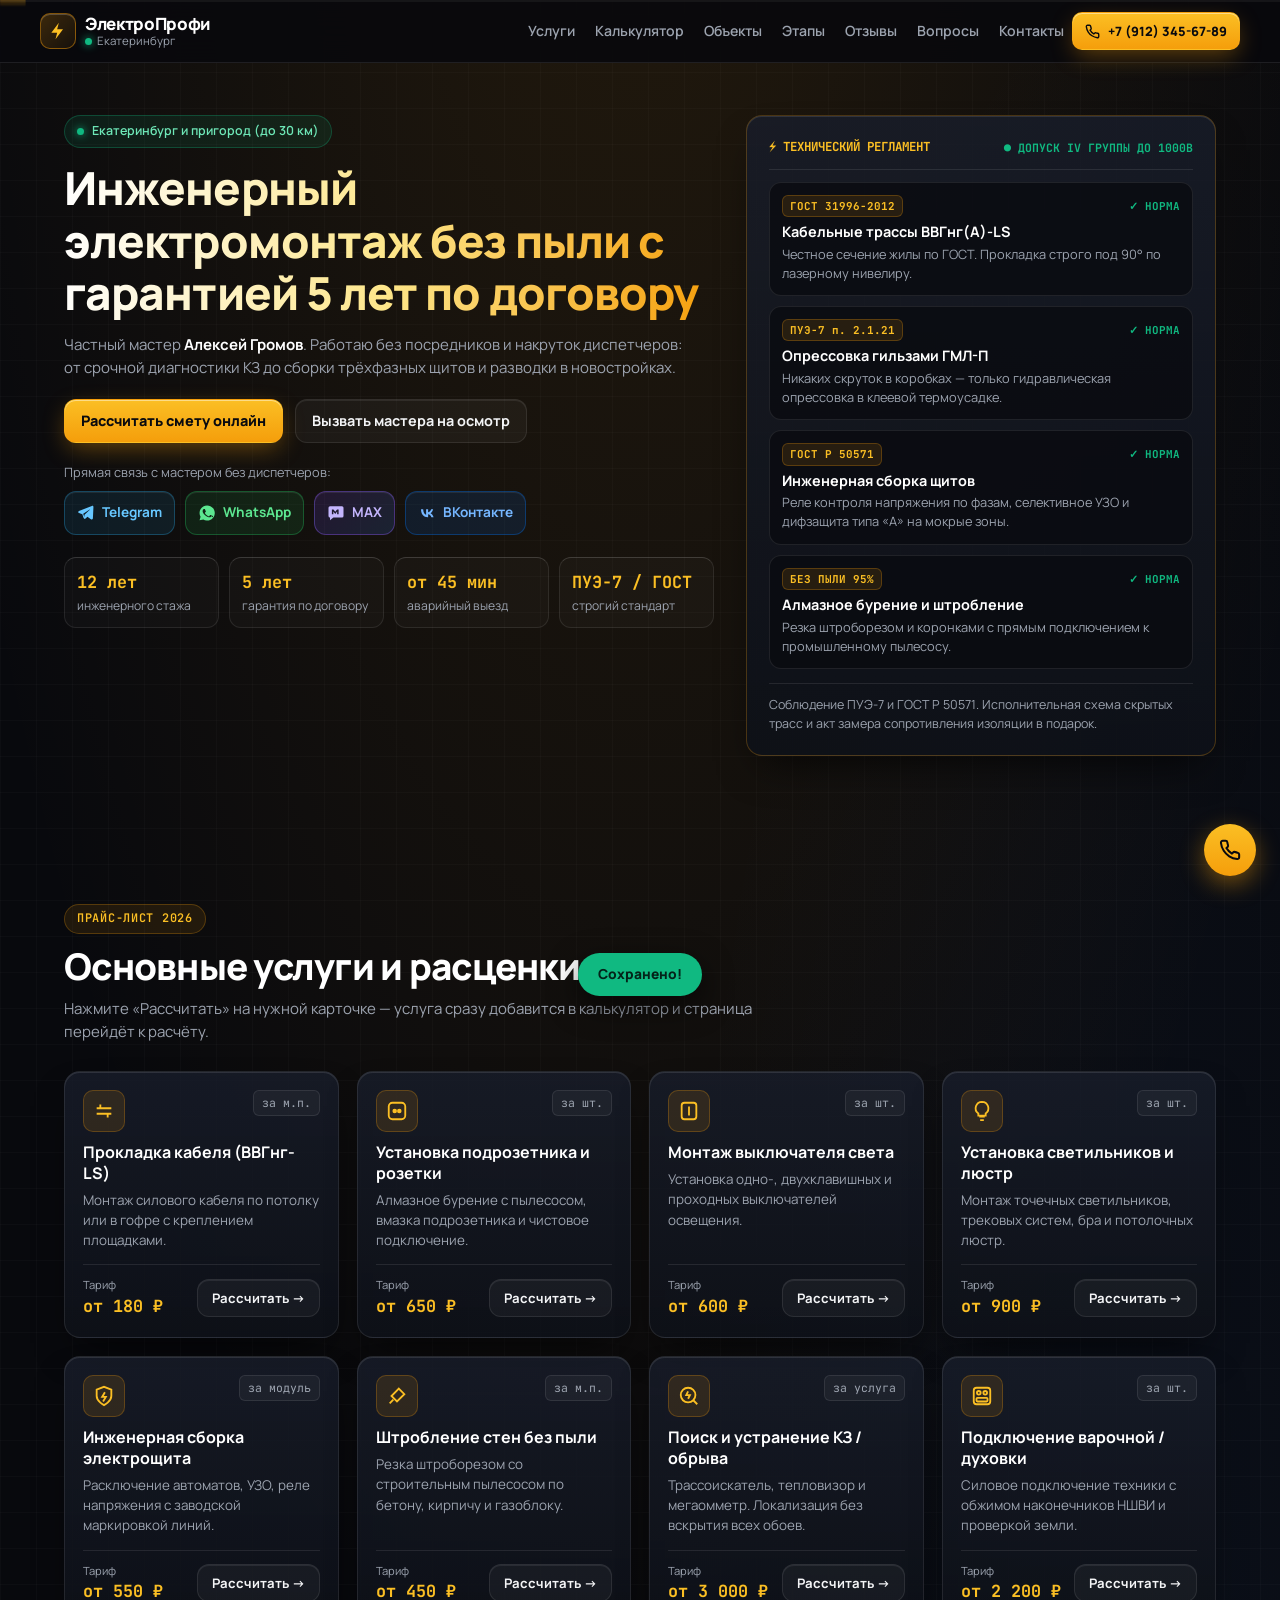
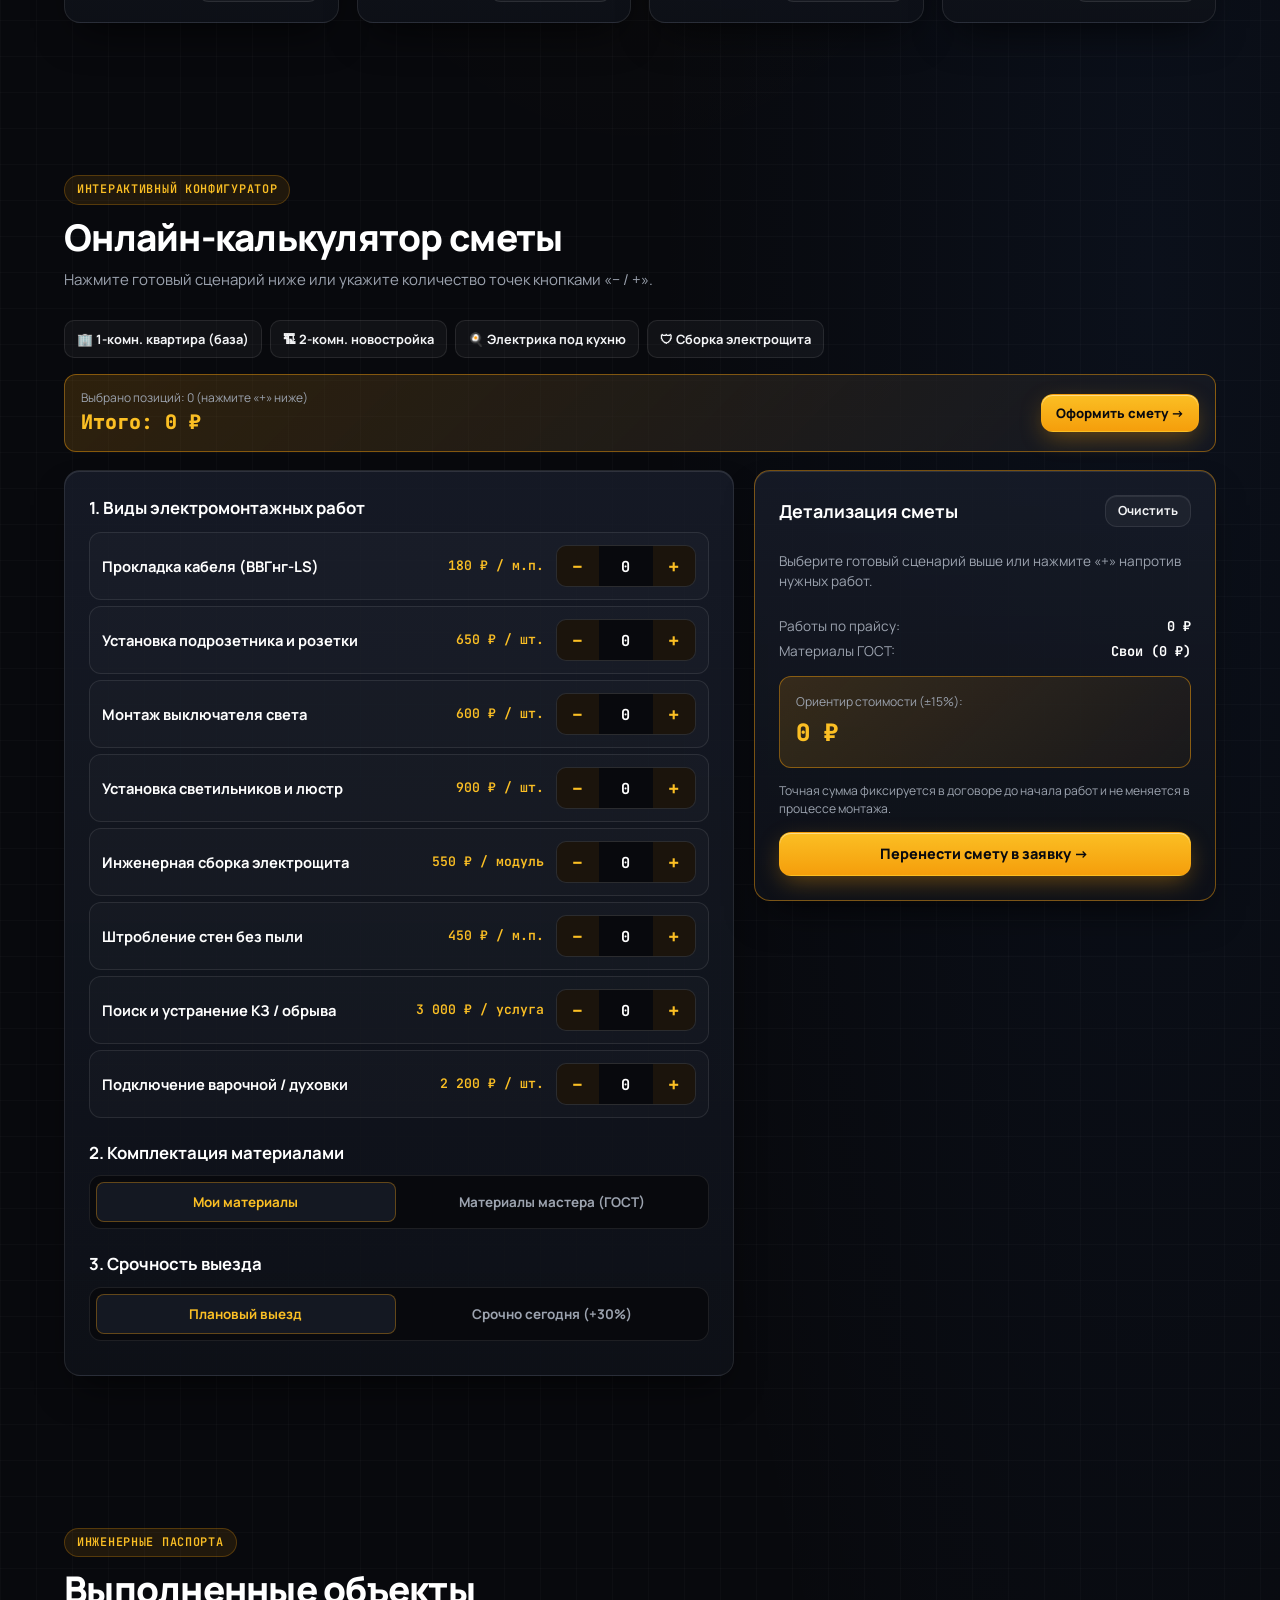
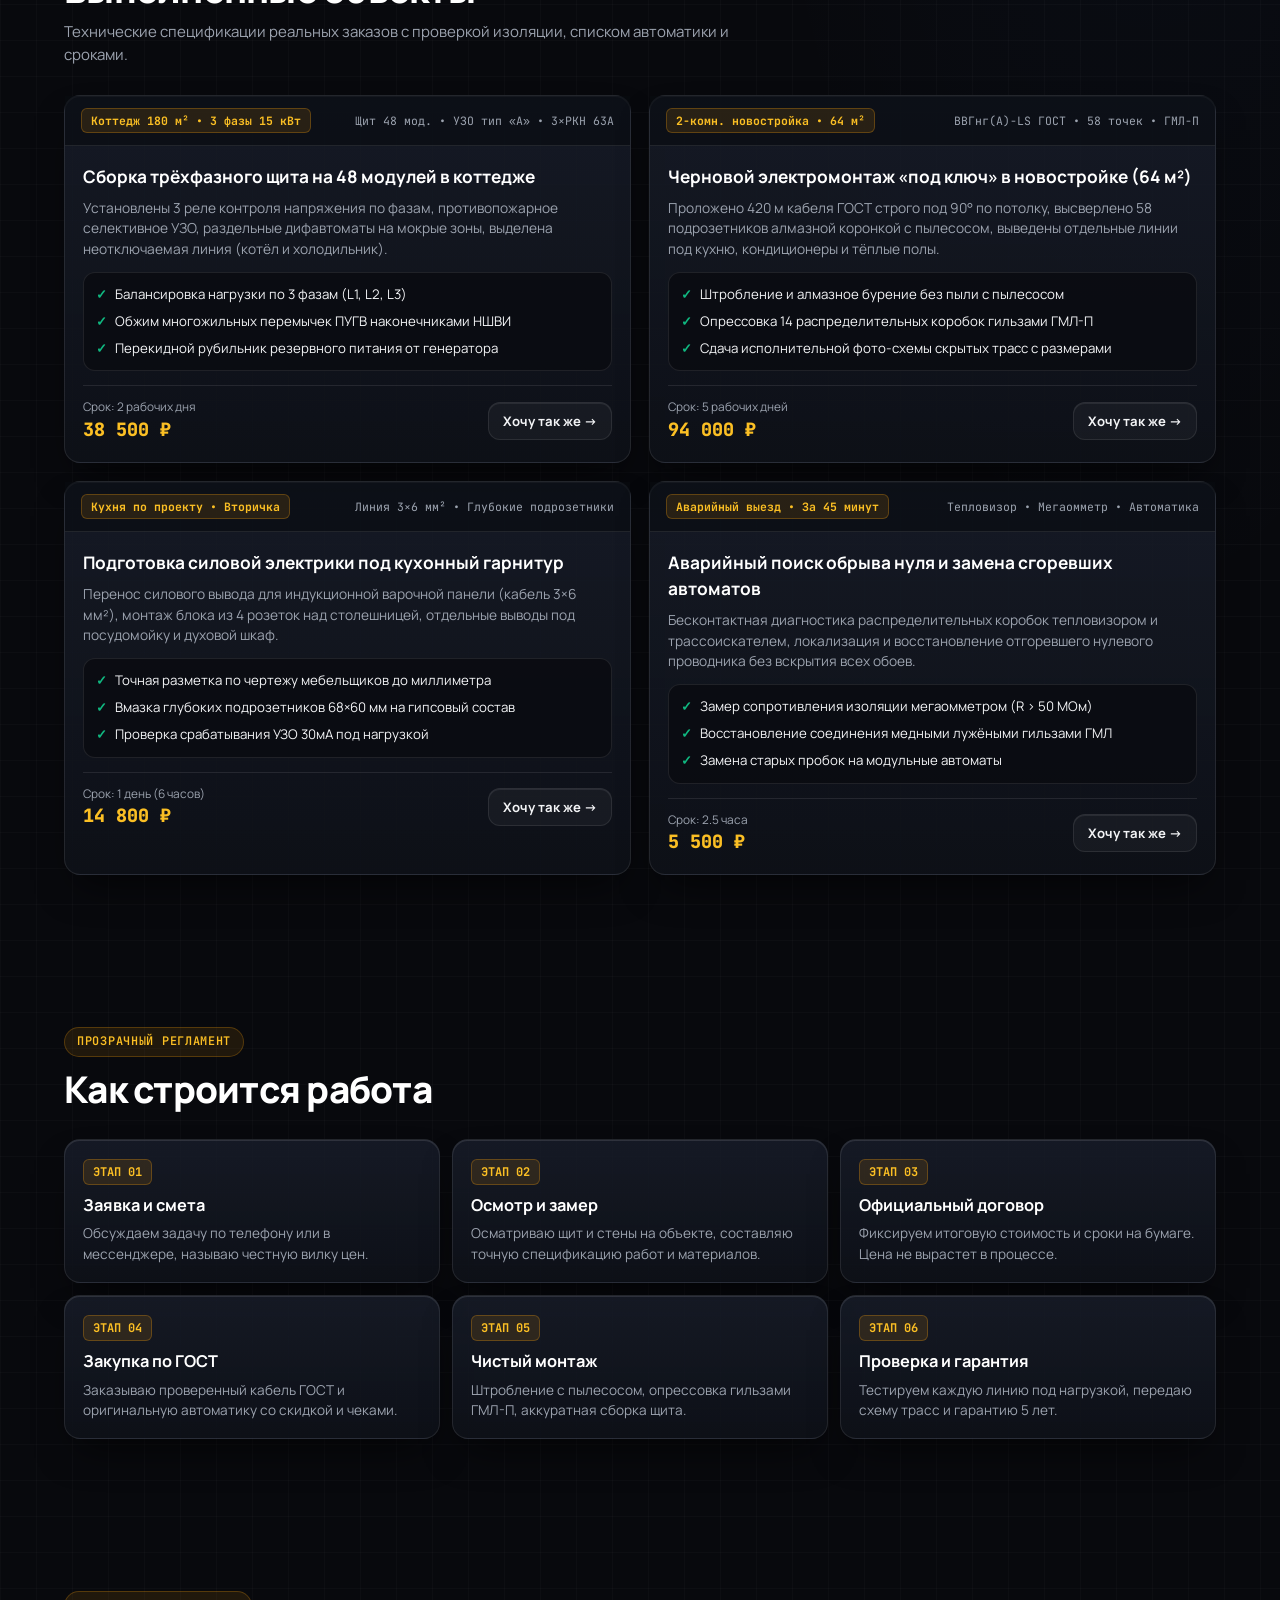
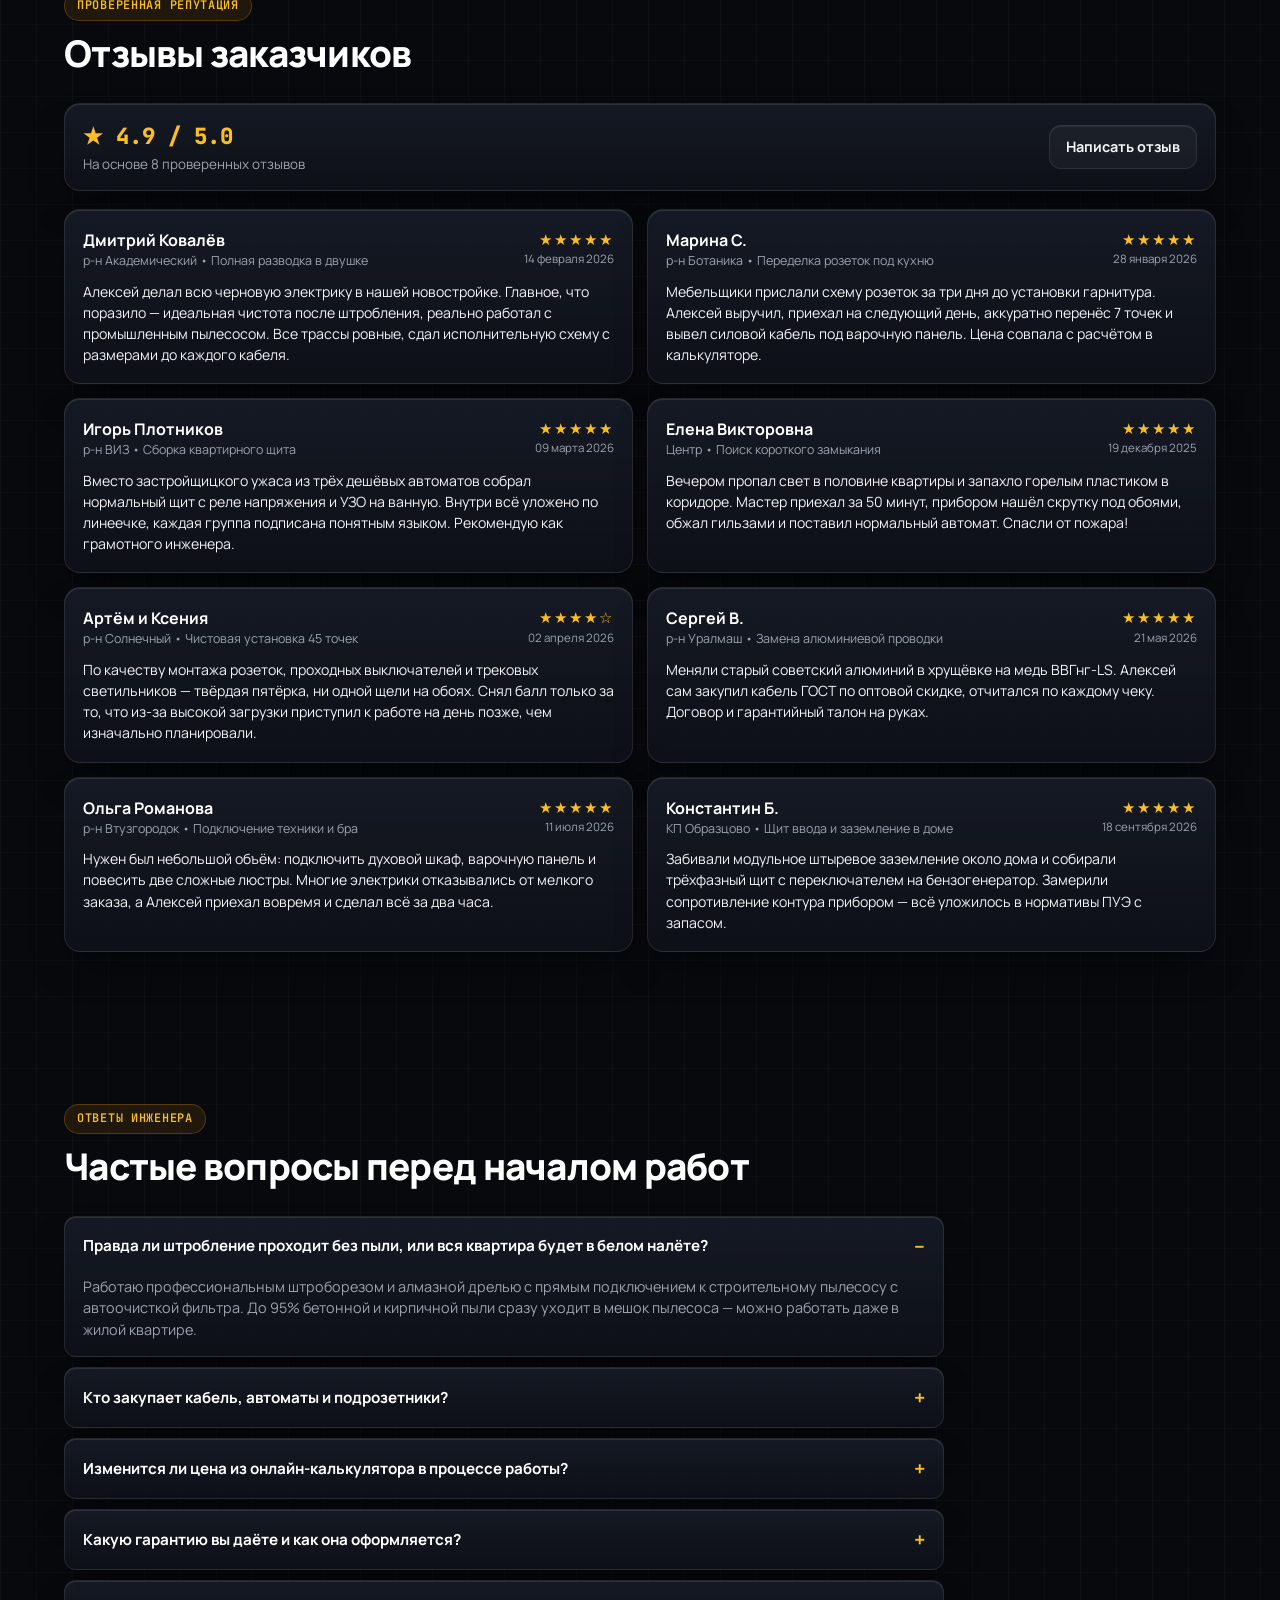
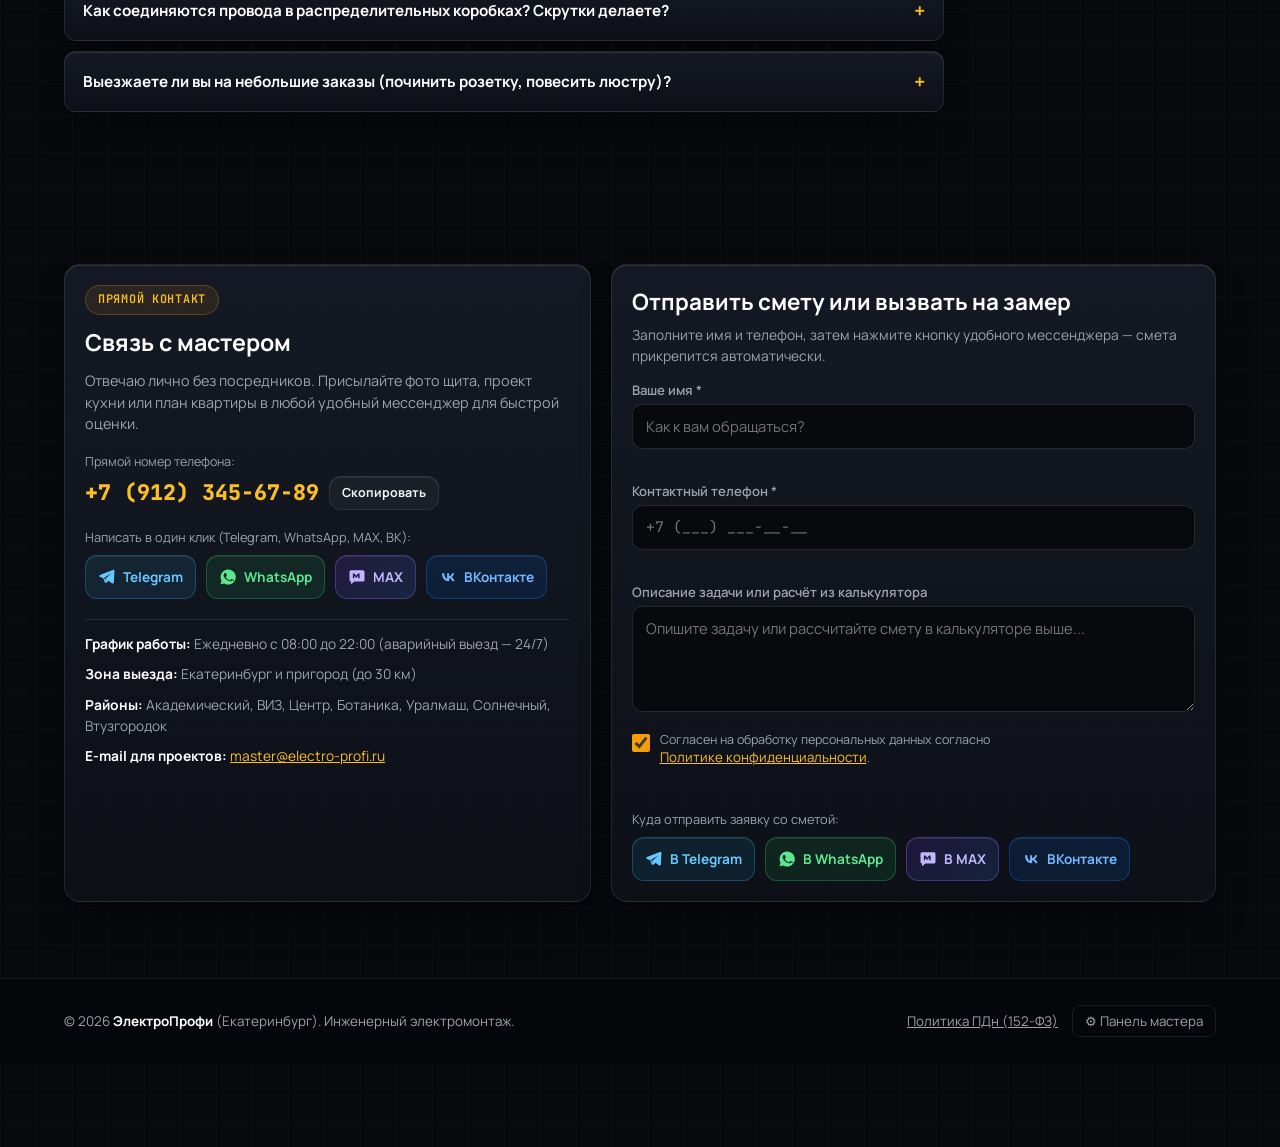
==== commit 7992647b: "Update index.html" ====
--- a/index.html
+++ b/index.html
@@ -14,17 +14,17 @@
   <style>
     /* ==========================================================================
        Дизайн-система: «Obsidian & Warm Amber» (Dark Architectural Tech)
-       Монолитная сборка: Клиентский сайт + Калькулятор + Облачная CMS в одном файле
+       Полная адаптация под мобильные экраны (320px–1920px) без обрезания текста
        ========================================================================== */
     :root {
       --bg-obsidian: #08090D;
       --bg-surface: #0E1117;
-      --card-bg: rgba(20, 24, 34, 0.78);
+      --card-bg: rgba(20, 24, 34, 0.82);
       --card-solid: #141822;
-      --card-inset: rgba(9, 11, 16, 0.72);
-      --border-subtle: rgba(255, 255, 255, 0.08);
-      --border-top-highlight: rgba(255, 255, 255, 0.15);
-      --border-amber: rgba(245, 158, 11, 0.42);
+      --card-inset: rgba(9, 11, 16, 0.78);
+      --border-subtle: rgba(255, 255, 255, 0.09);
+      --border-top-highlight: rgba(255, 255, 255, 0.16);
+      --border-amber: rgba(245, 158, 11, 0.45);
       --amber: #F59E0B;
       --amber-bright: #FBBF24;
       --amber-glow: rgba(245, 158, 11, 0.16);
@@ -33,7 +33,7 @@
       --text-main: #F3F4F6;
       --text-secondary: #9CA3AF;
       --text-muted: #6B7280;
-      --radius-lg: 18px;
+      --radius-lg: 16px;
       --radius-md: 12px;
       --radius-sm: 8px;
       --shadow-card: 0 20px 40px -15px rgba(0, 0, 0, 0.7), inset 0 1px 0 rgba(255, 255, 255, 0.11);
@@ -53,7 +53,7 @@
       background-color: var(--bg-obsidian);
       color: var(--text-main);
       font-family: var(--font-sans);
-      line-height: 1.55;
+      line-height: 1.5;
       -webkit-text-size-adjust: 100%;
       overflow-x: hidden;
     }
@@ -70,10 +70,12 @@
       color: var(--text-main);
       position: relative;
       overflow-x: hidden;
-      padding-bottom: 76px;
-    }
-
-    /* Тонкая лазерная линия прогресса чтения сверху экрана */
+      padding-bottom: 84px;
+      word-wrap: break-word;
+      overflow-wrap: break-word;
+    }
+
+    /* Лазерная линия прогресса чтения сверху экрана */
     .scroll-laser {
       position: fixed;
       top: 0;
@@ -98,7 +100,7 @@
       width: 100%;
       max-width: 1200px;
       margin: 0 auto;
-      padding: 0 16px;
+      padding: 0 14px;
       position: relative;
       z-index: 2;
     }
@@ -108,15 +110,15 @@
     }
 
     section {
-      padding: 56px 0;
+      padding: 48px 0;
     }
 
     @media (min-width: 768px) {
-      section { padding: 80px 0; }
+      section { padding: 76px 0; }
     }
 
     .section-head {
-      margin-bottom: 32px;
+      margin-bottom: 28px;
       max-width: 700px;
     }
 
@@ -125,30 +127,31 @@
       align-items: center;
       gap: 8px;
       font-family: var(--font-mono);
-      font-size: 0.76rem;
+      font-size: 0.74rem;
       font-weight: 600;
       text-transform: uppercase;
-      letter-spacing: 0.08em;
+      letter-spacing: 0.06em;
       color: var(--amber-bright);
       background: rgba(245, 158, 11, 0.1);
       border: 1px solid rgba(245, 158, 11, 0.25);
       padding: 5px 12px;
       border-radius: 99px;
-      margin-bottom: 12px;
+      margin-bottom: 10px;
+      max-width: 100%;
     }
 
     .section-title {
-      font-size: clamp(1.55rem, 3.4vw, 2.35rem);
+      font-size: clamp(1.45rem, 4.5vw, 2.3rem);
       font-weight: 800;
       letter-spacing: -0.02em;
-      line-height: 1.18;
+      line-height: 1.2;
       margin-bottom: 10px;
       color: #FFFFFF;
     }
 
     .section-subtitle {
       color: var(--text-secondary);
-      font-size: 0.98rem;
+      font-size: 0.94rem;
     }
 
     a, button, input, textarea, select {
@@ -171,24 +174,28 @@
     }
 
     /* ==========================================================================
-       Кнопки и капсулы мессенджеров
+       Кнопки — без white-space: nowrap, чтобы текст никогда не обрезался на мобильном
        ========================================================================== */
     .btn {
       display: inline-flex;
       align-items: center;
       justify-content: center;
-      gap: 9px;
-      min-height: 46px;
-      padding: 11px 20px;
+      gap: 8px;
+      min-height: 44px;
+      padding: 10px 16px;
       border-radius: var(--radius-md);
       font-weight: 700;
-      font-size: 0.94rem;
+      font-size: 0.9rem;
+      line-height: 1.25;
+      text-align: center;
       text-decoration: none;
       border: 1px solid transparent;
       cursor: pointer;
       transition: transform 0.16s ease, box-shadow 0.16s ease, background 0.16s ease, border-color 0.16s ease;
       user-select: none;
-      white-space: nowrap;
+      white-space: normal;
+      word-break: break-word;
+      max-width: 100%;
     }
 
     .btn:active { transform: scale(0.98); }
@@ -203,7 +210,6 @@
     .btn-primary:hover {
       background: linear-gradient(180deg, #FDE047 0%, var(--amber-bright) 100%);
       transform: translateY(-1px);
-      box-shadow: 0 12px 28px -4px rgba(245, 158, 11, 0.55), inset 0 1px 0 rgba(255, 255, 255, 0.5);
     }
 
     .btn-glass {
@@ -224,9 +230,10 @@
       display: grid;
       grid-template-columns: repeat(2, 1fr);
       gap: 8px;
-    }
-
-    @media (min-width: 540px) {
+      width: 100%;
+    }
+
+    @media (min-width: 560px) {
       .messenger-grid {
         display: flex;
         flex-wrap: wrap;
@@ -236,45 +243,40 @@
 
     .btn-msg {
       min-height: 44px;
-      padding: 9px 14px;
+      padding: 9px 12px;
       border-radius: var(--radius-md);
-      font-size: 0.88rem;
+      font-size: 0.85rem;
       font-weight: 700;
       display: inline-flex;
       align-items: center;
       justify-content: center;
-      gap: 8px;
+      gap: 7px;
       text-decoration: none;
       border: 1px solid rgba(255, 255, 255, 0.1);
       background: rgba(20, 24, 34, 0.85);
       box-shadow: inset 0 1px 0 rgba(255, 255, 255, 0.08);
       cursor: pointer;
       transition: transform 0.16s ease, border-color 0.16s ease, background 0.16s ease;
+      white-space: normal;
+      text-align: center;
     }
 
     .btn-msg svg { width: 18px; height: 18px; flex-shrink: 0; }
     .btn-msg:hover { transform: translateY(-2px); }
 
     .btn-tg { color: #67C7FF; border-color: rgba(42, 171, 238, 0.3); background: rgba(42, 171, 238, 0.1); }
-    .btn-tg:hover { background: rgba(42, 171, 238, 0.22); border-color: rgba(42, 171, 238, 0.6); }
-
     .btn-wa { color: #5CE690; border-color: rgba(37, 211, 102, 0.3); background: rgba(37, 211, 102, 0.1); }
-    .btn-wa:hover { background: rgba(37, 211, 102, 0.22); border-color: rgba(37, 211, 102, 0.6); }
-
     .btn-max { color: #C4B5FD; border-color: rgba(139, 92, 246, 0.38); background: linear-gradient(135deg, rgba(124, 58, 237, 0.16), rgba(59, 130, 246, 0.16)); }
-    .btn-max:hover { border-color: rgba(167, 139, 250, 0.7); background: linear-gradient(135deg, rgba(124, 58, 237, 0.28), rgba(59, 130, 246, 0.28)); }
-
     .btn-vk { color: #75B6FF; border-color: rgba(0, 119, 255, 0.32); background: rgba(0, 119, 255, 0.12); }
-    .btn-vk:hover { background: rgba(0, 119, 255, 0.24); border-color: rgba(0, 119, 255, 0.6); }
 
     /* ==========================================================================
-       Шапка (Header) — идеально адаптирована под 360px
+       Шапка (Header) — идеально адаптирована под 320px–360px
        ========================================================================== */
     .site-header {
       position: sticky;
       top: 0;
       z-index: 800;
-      background: rgba(8, 9, 13, 0.84);
+      background: rgba(8, 9, 13, 0.88);
       backdrop-filter: blur(18px);
       -webkit-backdrop-filter: blur(18px);
       border-bottom: 1px solid var(--border-subtle);
@@ -284,21 +286,23 @@
       display: flex;
       align-items: center;
       justify-content: space-between;
-      height: 66px;
-      gap: 10px;
+      min-height: 62px;
+      padding: 8px 0;
+      gap: 8px;
     }
 
     .brand-logo {
       display: flex;
       align-items: center;
-      gap: 10px;
+      gap: 9px;
       text-decoration: none;
       min-width: 0;
+      flex: 1;
     }
 
     .brand-emblem {
-      width: 38px;
-      height: 38px;
+      width: 36px;
+      height: 36px;
       border-radius: 10px;
       background: linear-gradient(135deg, rgba(245, 158, 11, 0.22), rgba(245, 158, 11, 0.06));
       border: 1px solid var(--border-amber);
@@ -311,26 +315,25 @@
 
     .brand-text-wrap {
       min-width: 0;
+      flex: 1;
     }
 
     .brand-title {
       display: block;
       font-weight: 800;
-      font-size: 1.05rem;
+      font-size: 0.98rem;
       letter-spacing: -0.02em;
       color: #FFFFFF;
-      white-space: nowrap;
-      overflow: hidden;
-      text-overflow: ellipsis;
+      line-height: 1.2;
     }
 
     .brand-meta {
       display: flex;
       align-items: center;
-      gap: 6px;
+      gap: 5px;
       font-size: 0.72rem;
       color: var(--text-secondary);
-      white-space: nowrap;
+      line-height: 1.2;
     }
 
     .status-dot {
@@ -340,6 +343,7 @@
       background: var(--emerald);
       box-shadow: 0 0 8px var(--emerald);
       display: inline-block;
+      flex-shrink: 0;
       animation: pulseDot 2.2s infinite;
     }
 
@@ -351,7 +355,7 @@
     .main-nav {
       display: none;
       align-items: center;
-      gap: 22px;
+      gap: 20px;
     }
 
     .main-nav a {
@@ -367,29 +371,28 @@
     .header-actions {
       display: flex;
       align-items: center;
-      gap: 8px;
+      gap: 6px;
       flex-shrink: 0;
     }
 
     .hdr-call-btn {
-      min-height: 40px;
-      padding: 8px 14px;
-      font-size: 0.84rem;
+      min-height: 38px;
+      padding: 7px 12px;
+      font-size: 0.8rem;
       border-radius: 10px;
-    }
-
-    .hdr-phone-desktop {
-      display: none;
-    }
-
+      white-space: nowrap;
+    }
+
+    .hdr-phone-desktop { display: none; }
     @media (min-width: 640px) {
       .hdr-phone-desktop { display: inline; }
       .hdr-phone-mobile { display: none; }
+      .brand-title { font-size: 1.06rem; }
     }
 
     .burger-btn {
-      width: 40px;
-      height: 40px;
+      width: 38px;
+      height: 38px;
       border-radius: 10px;
       background: rgba(255, 255, 255, 0.05);
       border: 1px solid var(--border-subtle);
@@ -398,6 +401,7 @@
       justify-content: center;
       cursor: pointer;
       color: var(--text-main);
+      flex-shrink: 0;
     }
 
     @media (min-width: 1024px) {
@@ -410,14 +414,15 @@
       position: fixed;
       inset: 0;
       z-index: 900;
-      background: rgba(8, 9, 13, 0.97);
+      background: rgba(8, 9, 13, 0.98);
       backdrop-filter: blur(20px);
-      padding: 20px 20px 32px;
+      padding: 18px 18px 28px;
       display: flex;
       flex-direction: column;
       justify-content: space-between;
       transform: translateX(100%);
-      transition: transform 0.26s cubic-bezier(0.22, 1, 0.36, 1);
+      transition: transform 0.25s ease;
+      overflow-y: auto;
     }
 
     .mobile-drawer.is-open { transform: translateX(0); }
@@ -425,12 +430,12 @@
     .mobile-nav-list {
       display: flex;
       flex-direction: column;
-      gap: 14px;
-      margin-top: 28px;
+      gap: 10px;
+      margin: 20px 0;
     }
 
     .mobile-nav-list a {
-      font-size: 1.25rem;
+      font-size: 1.1rem;
       font-weight: 700;
       text-decoration: none;
       padding: 10px 0;
@@ -444,37 +449,35 @@
        Bento Card базовая поверхность
        ========================================================================== */
     .bento-card {
-      background: linear-gradient(180deg, rgba(24, 29, 42, 0.78) 0%, rgba(14, 17, 24, 0.9) 100%);
+      background: linear-gradient(180deg, rgba(24, 29, 42, 0.82) 0%, rgba(14, 17, 24, 0.94) 100%);
       border: 1px solid var(--border-subtle);
       border-radius: var(--radius-lg);
       box-shadow: var(--shadow-card);
-      backdrop-filter: blur(14px);
-      -webkit-backdrop-filter: blur(14px);
       position: relative;
-      overflow: hidden;
+      max-width: 100%;
     }
 
     /* ==========================================================================
        Hero секция (Первый экран)
        ========================================================================== */
     .hero {
-      padding: 32px 0 56px;
+      padding: 24px 0 48px;
     }
 
     @media (min-width: 768px) {
-      .hero { padding: 56px 0 76px; }
+      .hero { padding: 52px 0 72px; }
     }
 
     .hero-grid {
       display: grid;
       grid-template-columns: 1fr;
-      gap: 28px;
+      gap: 24px;
       align-items: stretch;
     }
 
     @media (min-width: 992px) {
       .hero-grid {
-        grid-template-columns: 1.18fr 0.82fr;
+        grid-template-columns: 1.16fr 0.84fr;
         gap: 32px;
       }
     }
@@ -483,35 +486,36 @@
       display: inline-flex;
       align-items: center;
       gap: 8px;
-      padding: 6px 13px;
+      padding: 6px 12px;
       border-radius: 99px;
       background: rgba(16, 185, 129, 0.1);
       border: 1px solid rgba(16, 185, 129, 0.28);
       color: #6EE7B7;
-      font-size: 0.8rem;
+      font-size: 0.78rem;
       font-weight: 600;
-      margin-bottom: 16px;
+      margin-bottom: 14px;
+      max-width: 100%;
     }
 
     .hero h1 {
-      font-size: clamp(1.75rem, 4.2vw, 2.95rem);
+      font-size: clamp(1.55rem, 5.2vw, 2.85rem);
       font-weight: 800;
-      line-height: 1.13;
-      letter-spacing: -0.025em;
-      margin-bottom: 16px;
+      line-height: 1.16;
+      letter-spacing: -0.02em;
+      margin-bottom: 14px;
       color: #FFFFFF;
     }
 
     .text-gradient-amber {
-      background: linear-gradient(95deg, #FFFFFF 0%, #FDE68A 45%, #F59E0B 100%);
+      background: linear-gradient(95deg, #FFFFFF 0%, #FDE68A 50%, #F59E0B 100%);
       -webkit-background-clip: text;
       -webkit-text-fill-color: transparent;
     }
 
     .hero-lead {
-      font-size: 0.98rem;
+      font-size: 0.94rem;
       color: var(--text-secondary);
-      margin-bottom: 22px;
+      margin-bottom: 20px;
       max-width: 620px;
     }
 
@@ -519,7 +523,7 @@
       display: grid;
       grid-template-columns: 1fr;
       gap: 10px;
-      margin-bottom: 22px;
+      margin-bottom: 20px;
     }
 
     @media (min-width: 480px) {
@@ -534,7 +538,7 @@
       display: grid;
       grid-template-columns: repeat(2, 1fr);
       gap: 10px;
-      margin-top: 24px;
+      margin-top: 22px;
     }
 
     @media (min-width: 640px) {
@@ -546,29 +550,33 @@
       border: 1px solid var(--border-subtle);
       border-top-color: var(--border-top-highlight);
       border-radius: var(--radius-md);
-      padding: 12px 14px;
+      padding: 12px;
     }
 
     .trust-val {
       font-family: var(--font-mono);
-      font-size: 1.15rem;
+      font-size: 1.05rem;
       font-weight: 700;
       color: var(--amber-bright);
       margin-bottom: 2px;
     }
 
     .trust-lbl {
-      font-size: 0.78rem;
+      font-size: 0.76rem;
       color: var(--text-secondary);
     }
 
-    /* Правая приборная панель Hero: Технический регламент */
+    /* Приборная панель Hero: Технический регламент */
     .reglament-panel {
-      padding: 22px;
+      padding: 18px;
       display: flex;
       flex-direction: column;
       justify-content: space-between;
-      border-color: rgba(245, 158, 11, 0.22);
+      border-color: rgba(245, 158, 11, 0.25);
+    }
+
+    @media (min-width: 640px) {
+      .reglament-panel { padding: 22px; }
     }
 
     .reglament-head {
@@ -576,9 +584,9 @@
       flex-wrap: wrap;
       justify-content: space-between;
       align-items: center;
-      gap: 8px;
-      padding-bottom: 14px;
-      margin-bottom: 14px;
+      gap: 6px;
+      padding-bottom: 12px;
+      margin-bottom: 12px;
       border-bottom: 1px solid var(--border-subtle);
     }
 
@@ -591,30 +599,26 @@
       background: var(--card-inset);
       border: 1px solid var(--border-subtle);
       border-radius: var(--radius-md);
-      padding: 12px 14px;
-      transition: border-color 0.2s;
-    }
-
-    .spec-slot:hover {
-      border-color: rgba(245, 158, 11, 0.35);
+      padding: 12px;
     }
 
     .spec-slot-top {
       display: flex;
+      flex-wrap: wrap;
       justify-content: space-between;
       align-items: center;
-      gap: 8px;
+      gap: 6px;
       margin-bottom: 4px;
     }
 
     .spec-code-badge {
       font-family: var(--font-mono);
-      font-size: 0.7rem;
+      font-size: 0.68rem;
       font-weight: 700;
       color: var(--amber-bright);
       background: rgba(245, 158, 11, 0.12);
       border: 1px solid rgba(245, 158, 11, 0.25);
-      padding: 2px 8px;
+      padding: 2px 7px;
       border-radius: 6px;
     }
 
@@ -623,7 +627,6 @@
       font-size: 0.68rem;
       font-weight: 700;
       color: var(--emerald);
-      letter-spacing: 0.04em;
     }
 
     /* ==========================================================================
@@ -639,40 +642,37 @@
     @media (min-width: 1024px) { .services-grid { grid-template-columns: repeat(4, 1fr); gap: 18px; } }
 
     .service-card {
-      padding: 20px;
+      padding: 18px;
       display: flex;
       flex-direction: column;
       justify-content: space-between;
-      gap: 16px;
+      gap: 14px;
       transition: transform 0.2s ease, border-color 0.2s ease;
     }
 
-    .service-card:hover {
-      transform: translateY(-3px);
-      border-color: var(--border-amber);
-    }
-
     .service-card.in-cart {
-      border-color: rgba(16, 185, 129, 0.5);
-      background: linear-gradient(180deg, rgba(16, 185, 129, 0.08) 0%, rgba(14, 17, 24, 0.92) 100%);
+      border-color: rgba(16, 185, 129, 0.55);
+      background: linear-gradient(180deg, rgba(16, 185, 129, 0.1) 0%, rgba(14, 17, 24, 0.94) 100%);
     }
 
     .service-card-top {
       display: flex;
       justify-content: space-between;
       align-items: flex-start;
-      margin-bottom: 12px;
+      gap: 8px;
+      margin-bottom: 10px;
     }
 
     .service-icon-box {
-      width: 44px;
-      height: 44px;
-      border-radius: 11px;
+      width: 42px;
+      height: 42px;
+      border-radius: 10px;
       background: rgba(245, 158, 11, 0.12);
       border: 1px solid rgba(245, 158, 11, 0.25);
       color: var(--amber-bright);
       display: grid;
       place-items: center;
+      flex-shrink: 0;
     }
 
     .service-unit-tag {
@@ -686,10 +686,11 @@
     }
 
     .service-title {
-      font-size: 1.02rem;
+      font-size: 1rem;
       font-weight: 700;
       margin-bottom: 6px;
       color: #FFFFFF;
+      line-height: 1.3;
     }
 
     .service-desc {
@@ -699,53 +700,76 @@
 
     .service-footer {
       display: flex;
+      flex-wrap: wrap;
       align-items: center;
       justify-content: space-between;
-      gap: 8px;
-      padding-top: 14px;
+      gap: 10px;
+      padding-top: 12px;
       border-top: 1px solid var(--border-subtle);
     }
 
     .service-price {
       font-family: var(--font-mono);
       font-weight: 700;
-      font-size: 1.08rem;
+      font-size: 1.05rem;
       color: var(--amber-bright);
     }
 
     /* ==========================================================================
-       Умный калькулятор с 1-клик пресетами
+       Умный калькулятор (адаптивные строки под 320px–360px + верхнее табло сметы)
        ========================================================================== */
     .preset-bar {
-      display: flex;
-      flex-wrap: wrap;
+      display: grid;
+      grid-template-columns: repeat(2, 1fr);
       gap: 8px;
-      margin-bottom: 20px;
+      margin-bottom: 16px;
+    }
+
+    @media (min-width: 640px) {
+      .preset-bar {
+        display: flex;
+        flex-wrap: wrap;
+      }
     }
 
     .preset-chip {
       background: rgba(255, 255, 255, 0.04);
       border: 1px solid var(--border-subtle);
-      border-radius: 99px;
-      padding: 8px 14px;
-      font-size: 0.82rem;
-      font-weight: 600;
-      color: var(--text-secondary);
+      border-radius: 10px;
+      padding: 9px 12px;
+      font-size: 0.8rem;
+      font-weight: 700;
+      color: var(--text-main);
       cursor: pointer;
       transition: all 0.16s ease;
+      text-align: center;
     }
 
     .preset-chip:hover,
     .preset-chip.active {
-      background: rgba(245, 158, 11, 0.14);
+      background: rgba(245, 158, 11, 0.16);
       border-color: var(--amber);
       color: var(--amber-bright);
+    }
+
+    /* Верхнее мгновенное табло сметы для смартфонов */
+    .calc-live-banner {
+      background: linear-gradient(135deg, rgba(245, 158, 11, 0.16), rgba(20, 24, 34, 0.95));
+      border: 1px solid var(--border-amber);
+      border-radius: var(--radius-md);
+      padding: 14px 16px;
+      margin-bottom: 18px;
+      display: flex;
+      flex-wrap: wrap;
+      align-items: center;
+      justify-content: space-between;
+      gap: 12px;
     }
 
     .calc-wrapper {
       display: grid;
       grid-template-columns: 1fr;
-      gap: 22px;
+      gap: 20px;
       align-items: start;
     }
 
@@ -754,86 +778,104 @@
     }
 
     .calc-panel, .calc-summary {
-      padding: 20px;
+      padding: 16px;
     }
 
     @media (min-width: 640px) {
-      .calc-panel, .calc-summary { padding: 26px; }
+      .calc-panel, .calc-summary { padding: 24px; }
     }
 
     .calc-summary {
       position: sticky;
-      top: 86px;
+      top: 82px;
       border-color: var(--border-amber);
     }
 
+    /* На мобильном у каждой услуги калькулятора название занимает 100% ширины, а цена и степпер — под ним */
     .calc-row {
+      display: flex;
+      flex-direction: column;
+      align-items: stretch;
+      gap: 8px;
+      padding: 12px;
+      margin-bottom: 6px;
+      background: rgba(255, 255, 255, 0.02);
+      border: 1px solid var(--border-subtle);
+      border-radius: var(--radius-md);
+      transition: background 0.15s, border-color 0.15s;
+    }
+
+    @media (min-width: 540px) {
+      .calc-row {
+        flex-direction: row;
+        align-items: center;
+        justify-content: space-between;
+      }
+    }
+
+    .calc-row.is-active {
+      background: rgba(245, 158, 11, 0.09);
+      border-color: rgba(245, 158, 11, 0.4);
+    }
+
+    .calc-row-title {
+      font-weight: 700;
+      font-size: 0.92rem;
+      color: #FFFFFF;
+      line-height: 1.3;
+    }
+
+    .calc-row-controls {
       display: flex;
       align-items: center;
       justify-content: space-between;
-      gap: 10px;
-      padding: 12px 10px;
-      border-bottom: 1px solid var(--border-subtle);
-      border-radius: var(--radius-sm);
-      transition: background 0.15s;
-    }
-
-    .calc-row.is-active {
-      background: rgba(245, 158, 11, 0.07);
-    }
-
-    .calc-row-info {
-      min-width: 0;
-      flex: 1;
-    }
-
-    .calc-row-title {
-      font-weight: 600;
-      font-size: 0.92rem;
-      color: #FFFFFF;
+      gap: 12px;
     }
 
     .calc-row-meta {
       font-family: var(--font-mono);
-      font-size: 0.78rem;
-      color: var(--text-secondary);
-      margin-top: 2px;
+      font-size: 0.82rem;
+      font-weight: 600;
+      color: var(--amber-bright);
     }
 
     .stepper {
       display: inline-flex;
       align-items: center;
       background: var(--bg-obsidian);
-      border: 1px solid var(--border-subtle);
+      border: 1px solid rgba(255, 255, 255, 0.14);
       border-radius: 10px;
       overflow: hidden;
       flex-shrink: 0;
     }
 
     .stepper button {
-      width: 40px;
+      width: 42px;
       height: 40px;
-      background: transparent;
+      background: rgba(245, 158, 11, 0.08);
       border: none;
       color: var(--amber-bright);
-      font-size: 1.2rem;
-      font-weight: 700;
+      font-size: 1.25rem;
+      font-weight: 800;
       cursor: pointer;
-    }
-
-    .stepper button:hover {
-      background: rgba(245, 158, 11, 0.14);
+      touch-action: manipulation;
+    }
+
+    .stepper button:active {
+      background: var(--amber);
+      color: #090A0F;
     }
 
     .stepper input {
-      width: 52px;
+      width: 54px;
       height: 40px;
       text-align: center;
       background: transparent;
       border: none;
       font-family: var(--font-mono);
       font-weight: 700;
-      font-size: 0.92rem;
+      font-size: 0.95rem;
+      color: #FFFFFF;
       -moz-appearance: textfield;
       appearance: textfield;
     }
@@ -846,37 +888,41 @@
 
     .toggle-pills {
       display: grid;
-      grid-template-columns: 1fr 1fr;
+      grid-template-columns: 1fr;
       gap: 6px;
       background: var(--bg-obsidian);
-      padding: 5px;
+      padding: 6px;
       border-radius: 12px;
       border: 1px solid var(--border-subtle);
-      margin: 12px 0;
+      margin: 10px 0;
+    }
+
+    @media (min-width: 480px) {
+      .toggle-pills { grid-template-columns: 1fr 1fr; }
     }
 
     .toggle-pill {
       min-height: 40px;
-      border: none;
+      border: 1px solid transparent;
       background: transparent;
       color: var(--text-secondary);
-      font-weight: 600;
-      font-size: 0.82rem;
+      font-weight: 700;
+      font-size: 0.84rem;
       border-radius: 8px;
       cursor: pointer;
-      padding: 6px 8px;
+      padding: 8px 10px;
       transition: all 0.15s;
     }
 
     .toggle-pill.active {
       background: var(--card-solid);
       color: var(--amber-bright);
-      border: 1px solid rgba(245, 158, 11, 0.3);
+      border-color: rgba(245, 158, 11, 0.35);
     }
 
     .summary-lines {
       margin: 14px 0;
-      max-height: 230px;
+      max-height: 240px;
       overflow-y: auto;
       font-size: 0.85rem;
     }
@@ -884,44 +930,45 @@
     .summary-line {
       display: flex;
       justify-content: space-between;
-      gap: 8px;
+      align-items: flex-start;
+      gap: 10px;
       padding: 7px 0;
-      border-bottom: 1px dashed rgba(255, 255, 255, 0.08);
+      border-bottom: 1px dashed rgba(255, 255, 255, 0.1);
     }
 
     .summary-total-box {
-      background: linear-gradient(135deg, rgba(245, 158, 11, 0.14), rgba(245, 158, 11, 0.04));
+      background: linear-gradient(135deg, rgba(245, 158, 11, 0.16), rgba(245, 158, 11, 0.04));
       border: 1px solid var(--border-amber);
       border-radius: var(--radius-md);
       padding: 16px;
-      margin: 16px 0;
+      margin: 14px 0;
     }
 
     .summary-range {
       font-family: var(--font-mono);
-      font-size: clamp(1.25rem, 2.5vw, 1.55rem);
+      font-size: clamp(1.2rem, 4vw, 1.5rem);
       font-weight: 800;
       color: var(--amber-bright);
     }
 
-    /* Мобильная нижняя плашка живой сметы (Sticky Bottom Bar) */
+    /* Мобильная нижняя плашка живой сметы */
     .mobile-calc-dock {
       position: fixed;
-      left: 12px;
-      right: 12px;
-      bottom: 12px;
+      left: 10px;
+      right: 10px;
+      bottom: 10px;
       z-index: 810;
-      background: rgba(14, 17, 24, 0.95);
+      background: rgba(14, 17, 24, 0.96);
       backdrop-filter: blur(16px);
       border: 1px solid var(--border-amber);
       border-radius: 14px;
       padding: 10px 14px;
-      box-shadow: 0 12px 32px rgba(0, 0, 0, 0.8);
+      box-shadow: 0 12px 32px rgba(0, 0, 0, 0.85);
       display: flex;
       align-items: center;
       justify-content: space-between;
       gap: 10px;
-      transform: translateY(130%);
+      transform: translateY(140%);
       transition: transform 0.25s ease;
     }
 
@@ -939,7 +986,7 @@
     .cases-grid {
       display: grid;
       grid-template-columns: 1fr;
-      gap: 20px;
+      gap: 18px;
     }
 
     @media (min-width: 768px) {
@@ -957,7 +1004,7 @@
       aspect-ratio: 16 / 9;
       overflow: hidden;
       border-bottom: 1px solid var(--border-subtle);
-      position: relative;
+      border-radius: var(--radius-lg) var(--radius-lg) 0 0;
     }
 
     .case-photo-box img {
@@ -968,55 +1015,55 @@
     }
 
     .case-passport-bar {
-      padding: 14px 20px;
+      padding: 12px 16px;
       background: rgba(9, 11, 16, 0.65);
       border-bottom: 1px solid var(--border-subtle);
       display: flex;
       flex-wrap: wrap;
       justify-content: space-between;
       align-items: center;
-      gap: 8px;
+      gap: 6px;
     }
 
     .case-badge {
       font-family: var(--font-mono);
-      font-size: 0.74rem;
+      font-size: 0.72rem;
       font-weight: 700;
       color: var(--amber-bright);
       background: rgba(245, 158, 11, 0.12);
       border: 1px solid rgba(245, 158, 11, 0.28);
-      padding: 4px 10px;
+      padding: 3px 9px;
       border-radius: 6px;
     }
 
     .case-equip {
       font-family: var(--font-mono);
-      font-size: 0.73rem;
+      font-size: 0.72rem;
       color: var(--text-secondary);
     }
 
     .case-body {
-      padding: 20px;
+      padding: 18px;
       display: flex;
       flex-direction: column;
       justify-content: space-between;
       flex: 1;
-      gap: 16px;
+      gap: 14px;
     }
 
     .case-checklist {
       list-style: none;
       display: grid;
-      gap: 8px;
-      margin-top: 14px;
-      padding: 12px 14px;
+      gap: 7px;
+      margin-top: 12px;
+      padding: 12px;
       background: var(--card-inset);
       border: 1px solid var(--border-subtle);
       border-radius: var(--radius-md);
     }
 
     .case-checklist li {
-      font-size: 0.84rem;
+      font-size: 0.83rem;
       display: flex;
       align-items: flex-start;
       gap: 8px;
@@ -1034,8 +1081,8 @@
       flex-wrap: wrap;
       justify-content: space-between;
       align-items: center;
-      gap: 12px;
-      padding-top: 14px;
+      gap: 10px;
+      padding-top: 12px;
       border-top: 1px solid var(--border-subtle);
     }
 
@@ -1045,27 +1092,25 @@
     .steps-grid {
       display: grid;
       grid-template-columns: 1fr;
-      gap: 14px;
+      gap: 12px;
     }
 
     @media (min-width: 640px) { .steps-grid { grid-template-columns: repeat(2, 1fr); } }
     @media (min-width: 1024px) { .steps-grid { grid-template-columns: repeat(3, 1fr); } }
 
-    .step-card {
-      padding: 20px;
-    }
+    .step-card { padding: 18px; }
 
     .step-num-badge {
       font-family: var(--font-mono);
-      font-size: 0.78rem;
+      font-size: 0.75rem;
       font-weight: 700;
       color: var(--amber-bright);
       background: rgba(245, 158, 11, 0.12);
       border: 1px solid rgba(245, 158, 11, 0.28);
-      padding: 4px 10px;
+      padding: 3px 9px;
       border-radius: 6px;
       display: inline-block;
-      margin-bottom: 10px;
+      margin-bottom: 8px;
     }
 
     .reviews-bar {
@@ -1073,78 +1118,95 @@
       flex-wrap: wrap;
       align-items: center;
       justify-content: space-between;
-      gap: 14px;
-      padding: 18px 22px;
-      margin-bottom: 20px;
+      gap: 12px;
+      padding: 16px 18px;
+      margin-bottom: 18px;
     }
 
     .reviews-grid {
       display: grid;
       grid-template-columns: 1fr;
-      gap: 16px;
+      gap: 14px;
     }
 
     @media (min-width: 768px) { .reviews-grid { grid-template-columns: repeat(2, 1fr); } }
 
-    .review-card { padding: 20px; }
-    .stars { color: var(--amber-bright); letter-spacing: 2px; font-size: 0.95rem; }
+    .review-card { padding: 18px; }
+    .stars { color: var(--amber-bright); letter-spacing: 2px; font-size: 0.92rem; }
 
     .star-picker { display: inline-flex; gap: 6px; }
     .star-btn { background: transparent; border: none; font-size: 1.6rem; color: #374151; cursor: pointer; padding: 2px 4px; }
     .star-btn.active { color: var(--amber-bright); }
 
-    .faq-list { display: flex; flex-direction: column; gap: 12px; max-width: 880px; }
+    .faq-list { display: flex; flex-direction: column; gap: 10px; max-width: 880px; }
     .faq-item { border-radius: var(--radius-md); overflow: hidden; }
     .faq-question {
       width: 100%;
       text-align: left;
-      padding: 18px 20px;
+      padding: 16px 18px;
       background: transparent;
       border: none;
       font-weight: 700;
-      font-size: 0.98rem;
+      font-size: 0.95rem;
+      line-height: 1.35;
       display: flex;
       justify-content: space-between;
       align-items: center;
-      gap: 14px;
+      gap: 12px;
       cursor: pointer;
       color: #FFFFFF;
     }
     .faq-answer {
-      padding: 0 20px 18px;
+      padding: 0 18px 16px;
       color: var(--text-secondary);
-      font-size: 0.92rem;
+      font-size: 0.9rem;
       display: none;
     }
     .faq-item.is-open .faq-answer { display: block; }
 
-    .form-grid { display: grid; grid-template-columns: 1fr; gap: 22px; }
+    .form-grid { display: grid; grid-template-columns: 1fr; gap: 20px; }
     @media (min-width: 920px) { .form-grid { grid-template-columns: 1fr 1.15fr; } }
 
     .field { margin-bottom: 14px; }
-    .field label { display: block; font-size: 0.84rem; font-weight: 600; color: var(--text-secondary); margin-bottom: 6px; }
+    .field label {
+      display: block;
+      font-size: 0.82rem;
+      font-weight: 600;
+      color: var(--text-secondary);
+      margin-bottom: 5px;
+      line-height: 1.3;
+    }
 
     .input, .textarea {
       width: 100%;
+      max-width: 100%;
       background: var(--bg-obsidian);
-      border: 1px solid var(--border-subtle);
+      border: 1px solid rgba(255, 255, 255, 0.12);
       border-radius: 10px;
-      padding: 12px 14px;
+      padding: 11px 13px;
       color: var(--text-main);
-      font-size: 0.94rem;
+      font-size: 0.92rem;
+      line-height: 1.4;
       transition: border-color 0.15s;
+    }
+
+    .textarea {
+      resize: vertical;
+      min-height: 54px;
+      white-space: pre-wrap;
+      word-wrap: break-word;
     }
 
     .input:focus, .textarea:focus { border-color: var(--amber); outline: none; }
     .field-error { color: var(--danger); font-size: 0.78rem; margin-top: 4px; min-height: 16px; }
 
     /* ==========================================================================
-       Плавающая кнопка связи (FAB) и Тост
+       Плавающая кнопка связи (FAB), Модалки и Встроенная Админ-Панель (CMS)
        ========================================================================== */
     .fab-container {
       position: fixed;
-      right: 16px;
-      bottom: 84px;
+      right: 14px;
+      bottom: 82px;
       z-index: 820;
       display: flex;
       flex-direction: column;
@@ -1174,8 +1236,8 @@
     }
 
     .fab-trigger {
-      width: 54px;
-      height: 54px;
+      width: 52px;
+      height: 52px;
       border-radius: 50%;
       background: linear-gradient(180deg, var(--amber-bright), var(--amber));
       color: #090A0F;
@@ -1186,7 +1248,6 @@
       place-items: center;
     }
 
-    /* Модальные окна и Встроенная Админ-Панель (CMS) */
     .modal-backdrop {
       position: fixed;
       inset: 0;
@@ -1196,7 +1257,7 @@
       display: none;
       align-items: center;
       justify-content: center;
-      padding: 16px;
+      padding: 14px;
     }
 
     .modal-backdrop.is-open { display: flex; }
@@ -1209,17 +1270,18 @@
       width: 100%;
       max-height: 88vh;
       overflow-y: auto;
-      padding: 24px;
+      padding: 20px;
       box-shadow: var(--shadow-card);
     }
 
-    /* Полноэкранный режим встроенной Админ-панели (#admin-overlay) */
+    /* Полноэкранный режим встроенной Админ-панели (#admin-overlay) — 100% Mobile-Friendly */
     .admin-overlay {
       position: fixed;
       inset: 0;
       z-index: 940;
       background: var(--bg-obsidian);
       overflow-y: auto;
+      overflow-x: hidden;
       display: none;
       padding-bottom: 60px;
     }
@@ -1231,19 +1293,19 @@
     .admin-layout {
       display: grid;
       grid-template-columns: 1fr;
-      gap: 20px;
-      padding: 24px 0 48px;
+      gap: 16px;
+      padding: 18px 0 48px;
     }
 
     @media (min-width: 960px) {
-      .admin-layout { grid-template-columns: 260px 1fr; }
+      .admin-layout { grid-template-columns: 250px 1fr; gap: 22px; }
     }
 
     .admin-sidebar {
       background: var(--card-solid);
       border: 1px solid var(--border-subtle);
       border-radius: var(--radius-lg);
-      padding: 12px;
+      padding: 10px;
       display: flex;
       flex-direction: column;
       gap: 4px;
@@ -1251,25 +1313,56 @@
 
     .admin-tab-btn {
       text-align: left;
-      padding: 11px 14px;
+      padding: 10px 12px;
       border-radius: 10px;
       background: transparent;
       border: none;
       color: var(--text-secondary);
       font-weight: 600;
-      font-size: 0.88rem;
+      font-size: 0.86rem;
       cursor: pointer;
     }
 
     .admin-tab-btn.active {
-      background: rgba(245, 158, 11, 0.15);
+      background: rgba(245, 158, 11, 0.16);
       color: var(--amber-bright);
+    }
+
+    .admin-section-bar {
+      display: flex;
+      flex-direction: column;
+      align-items: stretch;
+      gap: 10px;
+      margin-bottom: 16px;
+    }
+
+    @media (min-width: 560px) {
+      .admin-section-bar {
+        flex-direction: row;
+        align-items: center;
+        justify-content: space-between;
+      }
+    }
+
+    .admin-item-card {
+      background: var(--card-inset);
+      border: 1px solid var(--border-subtle);
+      border-radius: var(--radius-md);
+      padding: 14px;
+      display: grid;
+      gap: 10px;
+    }
+
+    .admin-row-2col {
+      display: grid;
+      grid-template-columns: 1fr 1fr;
+      gap: 8px;
     }
 
     .admin-table {
       width: 100%;
       border-collapse: collapse;
-      font-size: 0.86rem;
+      font-size: 0.84rem;
     }
 
     .admin-table th, .admin-table td {
@@ -1286,8 +1379,8 @@
       background: var(--emerald);
       color: #042319;
       font-weight: 800;
-      font-size: 0.88rem;
-      padding: 12px 22px;
+      font-size: 0.86rem;
+      padding: 11px 20px;
       border-radius: 99px;
       z-index: 999;
       box-shadow: 0 10px 30px rgba(0, 0, 0, 0.6);
@@ -1328,7 +1421,7 @@
     <div class="scroll-laser-bar" id="scroll-laser-bar"></div>
   </div>
 
-  <!-- Мобильная компактная шапка (ничего не ломается на 360px) -->
+  <!-- Мобильная компактная шапка -->
   <header class="site-header">
     <div class="container header-inner">
       <a href="#top" class="brand-logo" aria-label="Наверх страницы">
@@ -1356,12 +1449,12 @@
 
       <div class="header-actions">
         <a href="tel:+79123456789" class="btn btn-primary hdr-call-btn" id="hdr-phone-btn">
-          <svg width="16" height="16"><use href="#i-phone"/></svg>
+          <svg width="15" height="15"><use href="#i-phone"/></svg>
           <span class="hdr-phone-desktop" id="hdr-phone-txt">+7 (912) 345-67-89</span>
           <span class="hdr-phone-mobile">Позвонить</span>
         </a>
         <button type="button" class="burger-btn" id="burger-open" aria-label="Открыть меню">
-          <svg width="22" height="22" viewBox="0 0 24 24" stroke="currentColor" stroke-width="2" fill="none">
+          <svg width="20" height="20" viewBox="0 0 24 24" stroke="currentColor" stroke-width="2" fill="none">
             <path d="M4 7h16M4 12h16M4 17h16"/>
           </svg>
         </button>
@@ -1389,7 +1482,7 @@
     <div>
       <p style="color:var(--text-secondary);font-size:0.84rem;margin-bottom:10px;">Быстрая связь в мессенджерах:</p>
       <div class="messenger-grid" id="mob-messengers"></div>
-      <button type="button" class="btn btn-glass" id="mob-open-admin-btn" style="width:100%;margin-top:14px;font-size:0.82rem;">
+      <button type="button" class="btn btn-glass" id="mob-open-admin-btn" style="width:100%;margin-top:14px;font-size:0.84rem;">
         ⚙ Панель управления мастера
       </button>
     </div>
@@ -1442,8 +1535,8 @@
         <aside class="bento-card reglament-panel">
           <div>
             <div class="reglament-head">
-              <span class="num-mono" style="font-size:0.8rem;color:var(--amber-bright);font-weight:700;">⚡ ТЕХНИЧЕСКИЙ РЕГЛАМЕНТ</span>
-              <span class="num-mono" style="font-size:0.74rem;color:var(--emerald);font-weight:700;">● ДОПУСК IV ГРУППЫ ДО 1000В</span>
+              <span class="num-mono" style="font-size:0.78rem;color:var(--amber-bright);font-weight:700;">⚡ ТЕХНИЧЕСКИЙ РЕГЛАМЕНТ</span>
+              <span class="num-mono" style="font-size:0.72rem;color:var(--emerald);font-weight:700;">● ДОПУСК IV ГРУППЫ ДО 1000В</span>
             </div>
             <div class="spec-slots" id="hero-tech-specs"></div>
           </div>
@@ -1460,19 +1553,19 @@
         <div class="section-head">
           <span class="section-eyebrow">Прайс-лист 2026</span>
           <h2 class="section-title">Основные услуги и расценки</h2>
-          <p class="section-subtitle">Нажмите «+ В смету» на нужной карточке — услуга сразу добавится в калькулятор ниже.</p>
+          <p class="section-subtitle">Нажмите «Рассчитать» на нужной карточке — услуга сразу добавится в калькулятор и страница перейдёт к расчёту.</p>
         </div>
         <div class="services-grid" id="services-grid"></div>
       </div>
     </section>
 
-    <!-- 3. УМНЫЙ КАЛЬКУЛЯТОР С БЫСТРЫМИ ПРЕСЕТАМИ -->
+    <!-- 3. УМНЫЙ КАЛЬКУЛЯТОР С БЫСТРЫМИ ПРЕСЕТАМИ И ВЕРХНИМ ТАБЛО -->
     <section id="calculator">
       <div class="container">
         <div class="section-head">
           <span class="section-eyebrow">Интерактивный конфигуратор</span>
           <h2 class="section-title">Онлайн-калькулятор сметы</h2>
-          <p class="section-subtitle">Выберите готовый сценарий в 1 клик или настройте точное количество точек вручную.</p>
+          <p class="section-subtitle">Нажмите готовый сценарий ниже или укажите количество точек кнопками «− / +».</p>
         </div>
 
         <!-- Быстрые сценарии (Пресеты) -->
@@ -1483,34 +1576,45 @@
           <button type="button" class="preset-chip" data-preset="shield">🛡 Сборка электрощита</button>
         </div>
 
+        <!-- Верхнее живое табло сметы (сразу видно на экране смартфона при нажатии кнопок!) -->
+        <div class="calc-live-banner" id="calc-top-banner">
+          <div>
+            <div style="font-size:0.75rem;color:var(--text-secondary);" id="calc-top-count">Выбрано позиций: 0 (выберите работы ниже)</div>
+            <div class="num-mono" style="font-size:1.25rem;font-weight:800;color:var(--amber-bright);" id="calc-top-range">Итого: 0 ₽</div>
+          </div>
+          <div style="display:flex;gap:8px;flex-wrap:wrap;">
+            <button type="button" class="btn btn-primary" id="calc-top-order-btn" style="min-height:38px;padding:7px 14px;font-size:0.82rem;">Оформить смету →</button>
+          </div>
+        </div>
+
         <div class="calc-wrapper">
           <div class="bento-card calc-panel">
-            <h3 style="margin-bottom:12px;font-size:1.08rem;color:#FFFFFF;">1. Виды электромонтажных работ</h3>
+            <h3 style="margin-bottom:12px;font-size:1.05rem;color:#FFFFFF;">1. Виды электромонтажных работ</h3>
             <div id="calc-works-list"></div>
 
-            <h3 style="margin:24px 0 8px;font-size:1.08rem;color:#FFFFFF;">2. Комплектация материалами</h3>
+            <h3 style="margin:22px 0 8px;font-size:1.05rem;color:#FFFFFF;">2. Комплектация материалами</h3>
             <div class="toggle-pills" role="tablist">
               <button type="button" class="toggle-pill active" id="mat-mode-own">Мои материалы</button>
               <button type="button" class="toggle-pill" id="mat-mode-calc">Материалы мастера (ГОСТ)</button>
             </div>
             <div id="calc-materials-box" class="is-hidden"></div>
 
-            <h3 style="margin:24px 0 8px;font-size:1.08rem;color:#FFFFFF;">3. Срочность выезда</h3>
+            <h3 style="margin:22px 0 8px;font-size:1.05rem;color:#FFFFFF;">3. Срочность выезда</h3>
             <div class="toggle-pills" role="tablist">
               <button type="button" class="toggle-pill active" id="urg-normal">Плановый выезд</button>
               <button type="button" class="toggle-pill" id="urg-fast">Срочно сегодня (+30%)</button>
             </div>
           </div>
 
-          <aside class="bento-card calc-summary" aria-live="polite">
-            <div style="display:flex;justify-content:space-between;align-items:center;">
-              <h3 style="font-size:1.15rem;color:#FFFFFF;">Детализация сметы</h3>
+          <aside class="bento-card calc-summary" id="calc-summary-card" aria-live="polite">
+            <div style="display:flex;justify-content:space-between;align-items:center;gap:8px;">
+              <h3 style="font-size:1.12rem;color:#FFFFFF;">Детализация сметы</h3>
               <button type="button" class="btn btn-glass" id="calc-reset-btn" style="min-height:32px;padding:4px 12px;font-size:0.78rem;">Очистить</button>
             </div>
 
             <div class="summary-lines" id="calc-summary-lines"></div>
 
-            <div style="font-size:0.86rem;color:var(--text-secondary);display:grid;gap:5px;">
+            <div style="font-size:0.85rem;color:var(--text-secondary);display:grid;gap:5px;">
               <div style="display:flex;justify-content:space-between;"><span>Работы по прайсу:</span><strong class="num-mono" id="sum-works" style="color:#FFFFFF;">0 ₽</strong></div>
               <div style="display:flex;justify-content:space-between;"><span>Материалы ГОСТ:</span><strong class="num-mono" id="sum-materials" style="color:#FFFFFF;">0 ₽</strong></div>
               <div style="display:flex;justify-content:space-between;" id="sum-urgent-row" class="is-hidden"><span id="sum-urgent-lbl">Срочность (+30%):</span><strong class="num-mono" id="sum-urgent" style="color:var(--amber-bright);">0 ₽</strong></div>
@@ -1567,14 +1671,14 @@
 
         <div class="bento-card reviews-bar">
           <div>
-            <div class="num-mono" style="font-size:1.45rem;font-weight:800;color:var(--amber-bright);" id="rev-avg-score">★ 4.9 / 5.0</div>
+            <div class="num-mono" style="font-size:1.4rem;font-weight:800;color:var(--amber-bright);" id="rev-avg-score">★ 4.9 / 5.0</div>
             <div style="font-size:0.84rem;color:var(--text-secondary);" id="rev-total-count">На основе 8 проверенных отзывов</div>
           </div>
           <button type="button" class="btn btn-glass" id="toggle-review-form-btn">Написать отзыв</button>
         </div>
 
-        <form id="review-form" class="bento-card is-hidden" style="padding:22px;margin-bottom:22px;" novalidate>
-          <h3 style="margin-bottom:14px;font-size:1.1rem;">Оставить отзыв о работе мастера</h3>
+        <form id="review-form" class="bento-card is-hidden" style="padding:20px;margin-bottom:20px;" novalidate>
+          <h3 style="margin-bottom:14px;font-size:1.08rem;">Оставить отзыв о работе мастера</h3>
           <div style="display:grid;grid-template-columns:repeat(auto-fit,minmax(200px,1fr));gap:12px;">
             <div class="field">
               <label for="rev-name">Ваше имя *</label>
@@ -1608,7 +1712,7 @@
           </div>
 
           <button type="submit" class="btn btn-primary">Отправить отзыв</button>
-          <div id="rev-pending-msg" style="margin-top:12px;color:var(--emerald);font-weight:600;font-size:0.88rem;" class="is-hidden"></div>
+          <div id="rev-pending-msg" style="margin-top:12px;color:var(--emerald);font-weight:600;font-size:0.86rem;" class="is-hidden"></div>
         </form>
 
         <div class="reviews-grid" id="reviews-grid"></div>
@@ -1631,27 +1735,27 @@
       <div class="container">
         <div class="form-grid" id="contacts">
           <!-- Контакты -->
-          <div class="bento-card" style="padding:24px;">
+          <div class="bento-card" style="padding:20px;">
             <span class="section-eyebrow">Прямой контакт</span>
-            <h2 style="font-size:1.55rem;margin-bottom:12px;color:#FFFFFF;">Связь с мастером</h2>
-            <p style="color:var(--text-secondary);font-size:0.92rem;margin-bottom:20px;">
+            <h2 style="font-size:1.45rem;margin-bottom:10px;color:#FFFFFF;">Связь с мастером</h2>
+            <p style="color:var(--text-secondary);font-size:0.9rem;margin-bottom:18px;">
               Отвечаю лично без посредников. Присылайте фото щита, проект кухни или план квартиры в любой удобный мессенджер для быстрой оценки.
             </p>
 
-            <div style="margin-bottom:20px;">
+            <div style="margin-bottom:18px;">
               <div style="font-size:0.78rem;color:var(--text-secondary);">Прямой номер телефона:</div>
               <div style="display:flex;flex-wrap:wrap;align-items:center;gap:10px;margin-top:4px;">
-                <a href="tel:+79123456789" id="cnt-phone-link" class="num-mono" style="font-size:1.45rem;font-weight:800;color:var(--amber-bright);text-decoration:none;">+7 (912) 345-67-89</a>
+                <a href="tel:+79123456789" id="cnt-phone-link" class="num-mono" style="font-size:1.35rem;font-weight:800;color:var(--amber-bright);text-decoration:none;">+7 (912) 345-67-89</a>
                 <button type="button" class="btn btn-glass" id="copy-phone-btn" style="min-height:34px;padding:5px 12px;font-size:0.78rem;">Скопировать</button>
               </div>
             </div>
 
-            <div style="margin-bottom:22px;">
+            <div style="margin-bottom:20px;">
               <div style="font-size:0.8rem;color:var(--text-secondary);margin-bottom:8px;">Написать в один клик (Telegram, WhatsApp, MAX, ВК):</div>
               <div class="messenger-grid" id="contacts-messengers"></div>
             </div>
 
-            <div style="display:grid;gap:10px;font-size:0.88rem;border-top:1px solid var(--border-subtle);padding-top:16px;">
+            <div style="display:grid;gap:10px;font-size:0.86rem;border-top:1px solid var(--border-subtle);padding-top:14px;">
               <div><strong style="color:#FFFFFF;">График работы:</strong> <span id="cnt-schedule" style="color:var(--text-secondary);">Ежедневно 08:00–22:00</span></div>
               <div><strong style="color:#FFFFFF;">Зона выезда:</strong> <span id="cnt-region" style="color:var(--text-secondary);">Екатеринбург и пригород</span></div>
               <div><strong style="color:#FFFFFF;">Районы:</strong> <span id="cnt-districts" style="color:var(--text-secondary);">Все районы города</span></div>
@@ -1660,9 +1764,9 @@
           </div>
 
           <!-- Форма заявки -->
-          <form id="lead-form" class="bento-card" style="padding:24px;" novalidate>
-            <h2 style="font-size:1.45rem;margin-bottom:6px;color:#FFFFFF;">Отправить смету или вызвать на замер</h2>
-            <p style="font-size:0.88rem;color:var(--text-secondary);margin-bottom:16px;">
+          <form id="lead-form" class="bento-card" style="padding:20px;" novalidate>
+            <h2 style="font-size:1.4rem;margin-bottom:6px;color:#FFFFFF;">Отправить смету или вызвать на замер</h2>
+            <p style="font-size:0.86rem;color:var(--text-secondary);margin-bottom:16px;">
               Заполните имя и телефон, затем нажмите кнопку удобного мессенджера — смета прикрепится автоматически.
             </p>
 
@@ -1686,7 +1790,7 @@
             </div>
 
             <div class="field" style="display:flex;align-items:flex-start;gap:10px;">
-              <input type="checkbox" id="lead-consent" checked style="width:18px;height:18px;margin-top:2px;accent-color:var(--amber);">
+              <input type="checkbox" id="lead-consent" checked style="width:18px;height:18px;margin-top:2px;accent-color:var(--amber);flex-shrink:0;">
               <label for="lead-consent" style="font-size:0.78rem;color:var(--text-secondary);font-weight:400;">
                 Согласен на обработку персональных данных согласно <button type="button" id="open-privacy-inline" style="background:none;border:none;color:var(--amber-bright);text-decoration:underline;cursor:pointer;padding:0;">Политике конфиденциальности</button>.
               </label>
@@ -1701,7 +1805,7 @@
               <button type="submit" data-channel="vk" class="btn-msg btn-vk"><svg><use href="#i-vk"/></svg><span>ВКонтакте</span></button>
             </div>
 
-            <div id="lead-success-box" class="is-hidden" style="margin-top:14px;padding:12px;border-radius:10px;background:rgba(16,185,129,0.14);border:1px solid var(--emerald);color:#6EE7B7;font-size:0.86rem;"></div>
+            <div id="lead-success-box" class="is-hidden" style="margin-top:14px;padding:12px;border-radius:10px;background:rgba(16,185,129,0.14);border:1px solid var(--emerald);color:#6EE7B7;font-size:0.84rem;"></div>
           </form>
         </div>
       </div>
@@ -1709,23 +1813,23 @@
   </main>
 
   <!-- ПОДВАЛ -->
-  <footer style="border-top:1px solid var(--border-subtle);padding:28px 0;background:#050609;position:relative;z-index:2;">
+  <footer style="border-top:1px solid var(--border-subtle);padding:26px 0;background:#050609;position:relative;z-index:2;">
     <div class="container" style="display:flex;flex-wrap:wrap;justify-content:space-between;align-items:center;gap:14px;font-size:0.84rem;color:var(--text-secondary);">
       <div>
         © <span id="ftr-year">2026</span> <strong id="ftr-brand" style="color:#FFFFFF;">ЭлектроПрофи</strong> (<span id="ftr-city">Екатеринбург</span>). Инженерный электромонтаж.
       </div>
-      <div style="display:flex;flex-wrap:wrap;gap:16px;align-items:center;">
+      <div style="display:flex;flex-wrap:wrap;gap:14px;align-items:center;">
         <button type="button" id="open-privacy-btn" style="background:none;border:none;color:var(--text-secondary);text-decoration:underline;cursor:pointer;">Политика ПДн (152-ФЗ)</button>
-        <button type="button" id="open-admin-btn" style="background:none;border:1px solid var(--border-subtle);border-radius:8px;padding:5px 12px;color:var(--text-secondary);cursor:pointer;">⚙ Панель мастера</button>
+        <button type="button" id="open-admin-btn" style="background:none;border:1px solid var(--border-subtle);border-radius:8px;padding:6px 12px;color:var(--text-secondary);cursor:pointer;">⚙ Панель мастера</button>
       </div>
     </div>
   </footer>
 
-  <!-- Прилипающая мобильная плашка живой сметы (показывается на смартфоне, когда в калькуляторе выбраны позиции) -->
+  <!-- Прилипающая мобильная плашка живой сметы -->
   <div class="mobile-calc-dock" id="mobile-calc-dock">
     <div>
       <div style="font-size:0.7rem;color:var(--text-secondary);">Предварительная смета:</div>
-      <div class="num-mono" style="font-size:0.98rem;font-weight:800;color:var(--amber-bright);" id="mob-dock-range">0 ₽</div>
+      <div class="num-mono" style="font-size:0.95rem;font-weight:800;color:var(--amber-bright);" id="mob-dock-range">0 ₽</div>
     </div>
     <button type="button" class="btn btn-primary" id="mob-dock-order-btn" style="min-height:38px;padding:8px 14px;font-size:0.82rem;">
       В заявку →
@@ -1736,18 +1840,18 @@
   <div class="fab-container" id="fab-container">
     <div class="fab-menu" id="fab-menu"></div>
     <button type="button" class="fab-trigger" id="fab-trigger" aria-label="Быстрая связь с мастером">
-      <svg width="24" height="24"><use href="#i-phone"/></svg>
+      <svg width="22" height="22"><use href="#i-phone"/></svg>
     </button>
   </div>
 
   <!-- Модальное окно Политики конфиденциальности -->
   <div class="modal-backdrop" id="privacy-modal" role="dialog" aria-modal="true" aria-labelledby="privacy-title">
     <div class="modal-window">
-      <div style="display:flex;justify-content:space-between;align-items:center;margin-bottom:16px;">
-        <h3 id="privacy-title">Политика обработки персональных данных (152-ФЗ)</h3>
-        <button type="button" class="btn btn-glass" id="close-privacy-btn" style="min-height:34px;padding:4px 12px;font-size:0.82rem;">Закрыть</button>
+      <div style="display:flex;justify-content:space-between;align-items:center;gap:10px;margin-bottom:14px;">
+        <h3 id="privacy-title" style="font-size:1.05rem;">Политика обработки персональных данных (152-ФЗ)</h3>
+        <button type="button" class="btn btn-glass" id="close-privacy-btn" style="min-height:34px;padding:4px 12px;font-size:0.8rem;">Закрыть</button>
       </div>
-      <div style="font-size:0.86rem;color:var(--text-secondary);display:grid;gap:10px;">
+      <div style="font-size:0.85rem;color:var(--text-secondary);display:grid;gap:10px;">
         <p>1. Настоящая Политика определяет порядок обработки и защиты информации о физических лицах, пользующихся формами обратной связи и расчёта стоимости на сайте электромонтажных услуг.</p>
         <p>2. <strong>Состав данных:</strong> Имя пользователя, контактный номер телефона и текст комментария со сметой электромонтажных работ.</p>
         <p>3. <strong>Цель обработки:</strong> Консультация по вопросам электромонтажа, расчёт предварительной сметы и согласование времени выезда мастера на объект.</p>
@@ -1756,11 +1860,11 @@
     </div>
   </div>
 
-  <!-- Модальное окно подтверждения действия (вместо системного confirm) -->
+  <!-- Модальное окно подтверждения действия -->
   <div class="modal-backdrop" id="confirm-modal" role="dialog" aria-modal="true">
     <div class="modal-window" style="max-width:420px;">
-      <h3 style="margin-bottom:10px;font-size:1.15rem;" id="confirm-modal-title">Подтверждение</h3>
-      <p style="font-size:0.9rem;color:var(--text-secondary);margin-bottom:18px;" id="confirm-modal-text">Вы уверены?</p>
+      <h3 style="margin-bottom:10px;font-size:1.12rem;" id="confirm-modal-title">Подтверждение</h3>
+      <p style="font-size:0.88rem;color:var(--text-secondary);margin-bottom:18px;" id="confirm-modal-text">Вы уверены?</p>
       <div style="display:flex;justify-content:flex-end;gap:10px;">
         <button type="button" class="btn btn-glass" id="confirm-cancel-btn" style="min-height:38px;padding:6px 14px;">Отмена</button>
         <button type="button" class="btn btn-primary" id="confirm-ok-btn" style="min-height:38px;padding:6px 16px;">Подтвердить</button>
@@ -1769,7 +1873,7 @@
   </div>
 
   <!-- ==========================================================================
-       ВСТРОЕННАЯ ОБЛАЧНАЯ ПАНЕЛЬ УПРАВЛЕНИЯ МАСТЕРА (CMS ВНУТРИ ЭТОГО ЖЕ ФАЙЛА)
+       ВСТРОЕННАЯ ОБЛАЧНАЯ ПАНЕЛЬ УПРАВЛЕНИЯ МАСТЕРА (100% АДАПТИВ ПОД ТЕЛЕФОН)
        ========================================================================== -->
   <div class="admin-overlay" id="admin-overlay" aria-hidden="true">
     <header class="site-header">
@@ -1777,23 +1881,22 @@
         <div class="brand-logo">
           <span class="brand-emblem">⚙</span>
           <span class="brand-text-wrap">
-            <span class="brand-title">Панель управления мастера</span>
-            <span class="brand-meta">Облачная синхронизация GitHub Gist</span>
+            <span class="brand-title">Панель мастера</span>
           </span>
         </div>
         <div class="header-actions">
-          <button type="button" class="btn btn-glass" id="close-admin-overlay-btn" style="min-height:38px;padding:6px 14px;font-size:0.84rem;">← Вернуться на сайт</button>
-          <button type="button" class="btn btn-glass is-hidden" id="admin-logout-btn" style="min-height:38px;padding:6px 12px;font-size:0.84rem;">Выйти</button>
+          <button type="button" class="btn btn-glass" id="close-admin-overlay-btn" style="min-height:36px;padding:6px 12px;font-size:0.8rem;">← Вернуться на сайт</button>
+          <button type="button" class="btn btn-glass is-hidden" id="admin-logout-btn" style="min-height:36px;padding:6px 10px;font-size:0.8rem;">Выйти</button>
         </div>
       </div>
     </header>
 
     <div class="container">
       <!-- Экран входа по паролю -->
-      <section id="login-screen" style="max-width:420px;margin:48px auto;">
-        <form id="login-form" class="bento-card" style="padding:26px;">
-          <h2 style="font-size:1.4rem;margin-bottom:6px;color:#FFFFFF;">Вход в панель мастера</h2>
-          <p style="font-size:0.86rem;color:var(--text-secondary);margin-bottom:18px;">
+      <section id="login-screen" style="max-width:420px;margin:36px auto;">
+        <form id="login-form" class="bento-card" style="padding:22px;">
+          <h2 style="font-size:1.35rem;margin-bottom:6px;color:#FFFFFF;">Вход в панель мастера</h2>
+          <p style="font-size:0.85rem;color:var(--text-secondary);margin-bottom:16px;">
             Пароль по умолчанию: <code class="num-mono" style="color:var(--amber-bright);">admin</code>
           </p>
           <div class="field">
@@ -1807,15 +1910,15 @@
 
       <!-- Интерфейс CMS после входа -->
       <div id="admin-app" class="is-hidden">
-        <div class="bento-card" style="margin-top:20px;padding:18px 22px;border-color:var(--border-amber);background:rgba(245,158,11,0.06);">
-          <div style="display:flex;flex-wrap:wrap;justify-content:space-between;align-items:center;gap:12px;">
+        <div class="bento-card" style="margin-top:16px;padding:16px;border-color:var(--border-amber);background:rgba(245,158,11,0.06);">
+          <div style="display:flex;flex-direction:column;gap:12px;">
             <div>
-              <strong style="color:var(--amber-bright);font-size:0.95rem;">☁ Живая облачная админка + выгрузка единого файла:</strong>
-              <p style="font-size:0.82rem;color:var(--text-secondary);margin-top:3px;">
-                При нажатии <strong>«Сохранить»</strong> цены и контакты сразу обновляются в облаке Gist. А кнопка справа скачивает готовый единый файл <code>index.html</code> со всеми вшитыми настройками для загрузки на GitHub Pages.
+              <strong style="color:var(--amber-bright);font-size:0.92rem;">☁ Живая облачная админка + выгрузка единого файла:</strong>
+              <p style="font-size:0.8rem;color:var(--text-secondary);margin-top:4px;">
+                При нажатии <strong>«Сохранить в облако»</strong> цены и контакты сразу обновляются в облаке Gist. А кнопка ниже скачивает готовый единый файл <code>index.html</code> со всеми вшитыми настройками.
               </p>
             </div>
-            <button type="button" class="btn btn-primary" id="download-ready-html-top" style="font-size:0.84rem;">⬇ Скачать готовый index.html</button>
+            <button type="button" class="btn btn-primary" id="download-ready-html-top" style="width:100%;font-size:0.85rem;">⬇ Скачать готовый index.html</button>
           </div>
         </div>
 
@@ -1832,131 +1935,133 @@
             <button type="button" class="admin-tab-btn" data-tab="tab-settings">9. Облако, экспорт и пароль</button>
           </aside>
 
-          <div class="bento-card" style="padding:22px;">
-            <!-- Вкладка 1 -->
+          <div class="bento-card" style="padding:16px;">
+            <!-- Вкладка 1: Все длинные поля сделаны многострочными textarea, чтобы слова никогда не обрезались! -->
             <div class="admin-tab-pane" id="tab-brand">
-              <h2 style="margin-bottom:16px;font-size:1.3rem;">Бренд, город и первый экран</h2>
-              <div style="display:grid;grid-template-columns:repeat(auto-fit,minmax(210px,1fr));gap:12px;">
+              <h2 style="margin-bottom:14px;font-size:1.2rem;">Бренд, город и первый экран</h2>
+              <div style="display:grid;grid-template-columns:repeat(auto-fit,minmax(200px,1fr));gap:10px;">
                 <div class="field"><label>Название бренда</label><input type="text" id="b-name" class="input"></div>
                 <div class="field"><label>Имя и фамилия мастера</label><input type="text" id="b-master" class="input"></div>
                 <div class="field"><label>Город</label><input type="text" id="b-city" class="input"></div>
-                <div class="field"><label>Зона выезда (регион)</label><input type="text" id="b-region" class="input"></div>
               </div>
-              <div class="field"><label>Главный заголовок H1 на первом экране</label><input type="text" id="b-tagline" class="input"></div>
-              <div class="field"><label>Подзаголовок после имени мастера</label><textarea id="b-hero-subtitle" class="textarea" rows="2"></textarea></div>
-              <div class="field"><label>Подпись под блоком «Технический регламент»</label><input type="text" id="b-hero-caption" class="input"></div>
-              <div class="field"><label>Районы обслуживания</label><input type="text" id="b-districts" class="input"></div>
-              <div class="field"><label>График работы</label><input type="text" id="b-schedule" class="input"></div>
-
-              <div style="display:grid;grid-template-columns:repeat(auto-fit,minmax(160px,1fr));gap:12px;">
+              <div class="field"><label>Зона выезда (регион)</label><textarea id="b-region" class="textarea" rows="2"></textarea></div>
+              <div class="field"><label>Главный заголовок H1 на первом экране</label><textarea id="b-tagline" class="textarea" rows="2"></textarea></div>
+              <div class="field"><label>Подзаголовок после имени мастера</label><textarea id="b-hero-subtitle" class="textarea" rows="3"></textarea></div>
+              <div class="field"><label>Подпись под блоком «Технический регламент»</label><textarea id="b-hero-caption" class="textarea" rows="2"></textarea></div>
+              <div class="field"><label>Районы обслуживания</label><textarea id="b-districts" class="textarea" rows="2"></textarea></div>
+              <div class="field"><label>График работы</label><textarea id="b-schedule" class="textarea" rows="2"></textarea></div>
+
+              <div class="admin-row-2col">
                 <div class="field"><label>Стаж (плашка 1)</label><input type="text" id="b-exp" class="input"></div>
                 <div class="field"><label>Гарантия (плашка 2)</label><input type="text" id="b-war" class="input"></div>
-                <div class="field"><label>Время выезда (плашка 3)</label><input type="text" id="b-arr" class="input"></div>
-                <div class="field"><label>Стандарт (плашка 4)</label><input type="text" id="b-norm" class="input"></div>
-                <div class="field"><label>Минимальный заказ (₽)</label><input type="number" id="b-minorder" class="input"></div>
-                <div class="field"><label>Наценка за срочность (%)</label><input type="number" id="b-urgent-pct" class="input"></div>
+                <div class="field"><label>Время выезда (3)</label><input type="text" id="b-arr" class="input"></div>
+                <div class="field"><label>Стандарт (4)</label><input type="text" id="b-norm" class="input"></div>
+                <div class="field"><label>Мин. заказ (₽)</label><input type="number" id="b-minorder" class="input"></div>
+                <div class="field"><label>Срочность (%)</label><input type="number" id="b-urgent-pct" class="input"></div>
               </div>
-              <button type="button" class="btn btn-primary js-save-all">Сохранить в облако</button>
+              <button type="button" class="btn btn-primary js-save-all" style="width:100%;">Сохранить в облако</button>
             </div>
 
             <!-- Вкладка 2 -->
             <div class="admin-tab-pane is-hidden" id="tab-contacts">
-              <h2 style="margin-bottom:12px;font-size:1.3rem;">Контакты и мессенджеры РФ</h2>
-              <p style="font-size:0.84rem;color:var(--text-secondary);margin-bottom:16px;">Пустые поля мессенджеров автоматически скрываются на сайте.</p>
-              <div style="display:grid;grid-template-columns:repeat(auto-fit,minmax(230px,1fr));gap:12px;">
-                <div class="field"><label>Телефон</label><input type="text" id="c-phone" class="input"></div>
-                <div class="field"><label>E-mail</label><input type="email" id="c-email" class="input"></div>
-                <div class="field"><label>Ссылка на Telegram</label><input type="url" id="c-tg" class="input" placeholder="https://t.me/username"></div>
-                <div class="field"><label>Ссылка на WhatsApp</label><input type="url" id="c-wa" class="input" placeholder="https://wa.me/79123456789"></div>
-                <div class="field"><label>Ссылка на MAX</label><input type="url" id="c-max" class="input" placeholder="https://max.ru/username"></div>
-                <div class="field"><label>Ссылка на ВКонтакте</label><input type="url" id="c-vk" class="input" placeholder="https://vk.com/username"></div>
+              <h2 style="margin-bottom:10px;font-size:1.2rem;">Контакты и мессенджеры РФ</h2>
+              <p style="font-size:0.82rem;color:var(--text-secondary);margin-bottom:14px;">Пустые поля мессенджеров автоматически скрываются на сайте.</p>
+              <div style="display:grid;gap:10px;">
+                <div class="field" style="margin:0;"><label>Телефон</label><input type="text" id="c-phone" class="input"></div>
+                <div class="field" style="margin:0;"><label>E-mail</label><input type="email" id="c-email" class="input"></div>
+                <div class="field" style="margin:0;"><label>Ссылка на Telegram</label><input type="url" id="c-tg" class="input" placeholder="https://t.me/username"></div>
+                <div class="field" style="margin:0;"><label>Ссылка на WhatsApp</label><input type="url" id="c-wa" class="input" placeholder="https://wa.me/79123456789"></div>
+                <div class="field" style="margin:0;"><label>Ссылка на MAX</label><input type="url" id="c-max" class="input" placeholder="https://max.ru/username"></div>
+                <div class="field" style="margin:0;"><label>Ссылка на ВКонтакте</label><input type="url" id="c-vk" class="input" placeholder="https://vk.com/username"></div>
               </div>
-              <div style="margin-top:16px;padding-top:16px;border-top:1px solid var(--border-subtle);">
-                <h3 style="font-size:1rem;margin-bottom:8px;">Уведомления о заявках в Telegram-бот (опционально)</h3>
-                <div style="display:grid;grid-template-columns:repeat(auto-fit,minmax(230px,1fr));gap:12px;">
-                  <div class="field"><label>Telegram Bot Token (@BotFather)</label><input type="text" id="c-bot-token" class="input"></div>
-                  <div class="field"><label>Telegram Chat ID</label><input type="text" id="c-chat-id" class="input"></div>
+              <div style="margin:16px 0;padding-top:14px;border-top:1px solid var(--border-subtle);">
+                <h3 style="font-size:0.95rem;margin-bottom:10px;">Уведомления о заявках в Telegram-бот (опционально)</h3>
+                <div style="display:grid;gap:10px;">
+                  <div class="field" style="margin:0;"><label>Telegram Bot Token (@BotFather)</label><input type="text" id="c-bot-token" class="input"></div>
+                  <div class="field" style="margin:0;"><label>Telegram Chat ID</label><input type="text" id="c-chat-id" class="input"></div>
                 </div>
               </div>
-              <button type="button" class="btn btn-primary js-save-all">Сохранить контакты</button>
+              <button type="button" class="btn btn-primary js-save-all" style="width:100%;">Сохранить контакты</button>
             </div>
 
             <!-- Вкладка 3 -->
             <div class="admin-tab-pane is-hidden" id="tab-services">
-              <div style="display:flex;flex-wrap:wrap;justify-content:space-between;align-items:center;gap:10px;margin-bottom:16px;">
-                <h2 style="font-size:1.3rem;">Услуги, описания и расценки</h2>
+              <div class="admin-section-bar">
+                <h2 style="font-size:1.2rem;">Услуги, описания и расценки</h2>
                 <button type="button" class="btn btn-glass" id="add-service-btn">+ Добавить услугу</button>
               </div>
               <div id="admin-services-list" style="display:grid;gap:12px;"></div>
-              <button type="button" class="btn btn-primary js-save-all" style="margin-top:16px;">Сохранить прайс</button>
+              <button type="button" class="btn btn-primary js-save-all" style="width:100%;margin-top:16px;">Сохранить прайс</button>
             </div>
 
             <!-- Вкладка 4 -->
             <div class="admin-tab-pane is-hidden" id="tab-materials">
-              <div style="display:flex;justify-content:space-between;align-items:center;margin-bottom:16px;">
-                <h2 style="font-size:1.3rem;">Материалы для калькулятора</h2>
+              <div class="admin-section-bar">
+                <h2 style="font-size:1.2rem;">Материалы для калькулятора</h2>
                 <button type="button" class="btn btn-glass" id="add-material-btn">+ Добавить материал</button>
               </div>
-              <div id="admin-materials-list"></div>
-              <button type="button" class="btn btn-primary js-save-all" style="margin-top:16px;">Сохранить материалы</button>
+              <div id="admin-materials-list" style="display:grid;gap:10px;"></div>
+              <button type="button" class="btn btn-primary js-save-all" style="width:100%;margin-top:16px;">Сохранить материалы</button>
             </div>
 
             <!-- Вкладка 5 -->
             <div class="admin-tab-pane is-hidden" id="tab-cases">
-              <div style="display:flex;flex-wrap:wrap;justify-content:space-between;align-items:center;gap:10px;margin-bottom:16px;">
-                <h2 style="font-size:1.3rem;">Инженерные паспорта объектов (Портфолио)</h2>
+              <div class="admin-section-bar">
+                <h2 style="font-size:1.2rem;">Инженерные паспорта объектов</h2>
                 <button type="button" class="btn btn-glass" id="add-case-btn">+ Добавить объект</button>
               </div>
-              <div id="admin-cases-list" style="display:grid;gap:16px;"></div>
-              <button type="button" class="btn btn-primary js-save-all" style="margin-top:16px;">Сохранить объекты</button>
+              <div id="admin-cases-list" style="display:grid;gap:14px;"></div>
+              <button type="button" class="btn btn-primary js-save-all" style="width:100%;margin-top:16px;">Сохранить объекты</button>
             </div>
 
             <!-- Вкладка 6 -->
             <div class="admin-tab-pane is-hidden" id="tab-steps-faq">
-              <div style="display:flex;justify-content:space-between;align-items:center;margin-bottom:12px;">
-                <h2 style="font-size:1.25rem;">Этапы работы</h2>
+              <div class="admin-section-bar">
+                <h2 style="font-size:1.2rem;">Этапы работы</h2>
                 <button type="button" class="btn btn-glass" id="add-step-btn">+ Добавить этап</button>
               </div>
-              <div id="admin-steps-list" style="display:grid;gap:10px;margin-bottom:24px;"></div>
-
-              <div style="display:flex;justify-content:space-between;align-items:center;margin-bottom:12px;padding-top:18px;border-top:1px solid var(--border-subtle);">
-                <h2 style="font-size:1.25rem;">Частые вопросы (FAQ)</h2>
+              <div id="admin-steps-list" style="display:grid;gap:12px;margin-bottom:24px;"></div>
+
+              <div class="admin-section-bar" style="padding-top:16px;border-top:1px solid var(--border-subtle);">
+                <h2 style="font-size:1.2rem;">Частые вопросы (FAQ)</h2>
                 <button type="button" class="btn btn-glass" id="add-faq-btn">+ Добавить вопрос</button>
               </div>
               <div id="admin-faqs-list" style="display:grid;gap:12px;"></div>
-              <button type="button" class="btn btn-primary js-save-all" style="margin-top:16px;">Сохранить этапы и FAQ</button>
+              <button type="button" class="btn btn-primary js-save-all" style="width:100%;margin-top:16px;">Сохранить этапы и FAQ</button>
             </div>
 
             <!-- Вкладка 7 -->
             <div class="admin-tab-pane is-hidden" id="tab-reviews">
-              <h2 style="margin-bottom:14px;font-size:1.3rem;">Отзывы клиентов и ручное добавление</h2>
-              <div class="bento-card" style="padding:16px;margin-bottom:18px;background:var(--card-inset);">
-                <h3 style="font-size:0.96rem;margin-bottom:10px;color:var(--amber-bright);">+ Добавить новый отзыв вручную (с Авито / мессенджера)</h3>
-                <div style="display:grid;grid-template-columns:repeat(auto-fit,minmax(160px,1fr));gap:8px;margin-bottom:8px;">
-                  <input type="text" id="adm-rev-name" class="input" placeholder="Имя клиента *">
+              <h2 style="margin-bottom:12px;font-size:1.2rem;">Отзывы клиентов и добавление</h2>
+              <div class="admin-item-card" style="margin-bottom:18px;border-color:var(--border-amber);">
+                <h3 style="font-size:0.92rem;color:var(--amber-bright);">+ Добавить новый отзыв вручную</h3>
+                <input type="text" id="adm-rev-name" class="input" placeholder="Имя клиента *">
+                <div class="admin-row-2col">
                   <input type="text" id="adm-rev-district" class="input" placeholder="Район / ЖК">
+                  <input type="text" id="adm-rev-date" class="input" placeholder="Дата (15 мая 2026)">
+                </div>
+                <div class="admin-row-2col">
                   <input type="text" id="adm-rev-service" class="input" placeholder="Услуга">
-                  <input type="text" id="adm-rev-date" class="input" placeholder="Дата (напр. 15 мая 2026)">
                   <select id="adm-rev-rating" class="input">
-                    <option value="5">5 ★</option>
-                    <option value="4">4 ★</option>
-                    <option value="3">3 ★</option>
+                    <option value="5">Оценка: 5 ★</option>
+                    <option value="4">Оценка: 4 ★</option>
+                    <option value="3">Оценка: 3 ★</option>
                   </select>
                 </div>
-                <textarea id="adm-rev-text" class="textarea" rows="2" placeholder="Текст отзыва *" style="margin-bottom:8px;"></textarea>
-                <button type="button" class="btn btn-primary" id="adm-add-rev-btn" style="min-height:38px;padding:6px 16px;font-size:0.84rem;">Опубликовать отзыв</button>
+                <textarea id="adm-rev-text" class="textarea" rows="3" placeholder="Текст отзыва *"></textarea>
+                <button type="button" class="btn btn-primary" id="adm-add-rev-btn" style="width:100%;">Опубликовать отзыв</button>
               </div>
-              <div id="admin-reviews-list" style="display:grid;gap:10px;"></div>
-              <button type="button" class="btn btn-primary js-save-all" style="margin-top:14px;">Сохранить отзывы</button>
+              <div id="admin-reviews-list" style="display:grid;gap:12px;"></div>
+              <button type="button" class="btn btn-primary js-save-all" style="width:100%;margin-top:14px;">Сохранить отзывы</button>
             </div>
 
             <!-- Вкладка 8 -->
             <div class="admin-tab-pane is-hidden" id="tab-requests">
-              <div style="display:flex;flex-wrap:wrap;justify-content:space-between;align-items:center;gap:10px;margin-bottom:14px;">
-                <h2 style="font-size:1.3rem;">Заявки клиентов</h2>
-                <div style="display:flex;gap:8px;">
-                  <button type="button" class="btn btn-glass" id="refresh-requests-btn" style="min-height:36px;padding:6px 12px;font-size:0.8rem;">↻ Обновить из облака</button>
-                  <button type="button" class="btn btn-glass" id="clear-requests-btn" style="min-height:36px;padding:6px 12px;font-size:0.8rem;color:var(--danger);">Очистить все</button>
+              <div class="admin-section-bar">
+                <h2 style="font-size:1.2rem;">Заявки клиентов</h2>
+                <div style="display:grid;grid-template-columns:1fr 1fr;gap:8px;">
+                  <button type="button" class="btn btn-glass" id="refresh-requests-btn" style="font-size:0.8rem;">↻ Обновить из облака</button>
+                  <button type="button" class="btn btn-glass" id="clear-requests-btn" style="font-size:0.8rem;color:var(--danger);">Очистить все</button>
                 </div>
               </div>
               <div id="admin-requests-list"></div>
@@ -1964,45 +2069,45 @@
 
             <!-- Вкладка 9 -->
             <div class="admin-tab-pane is-hidden" id="tab-settings">
-              <h2 style="margin-bottom:14px;font-size:1.3rem;">Облачная синхронизация (GitHub Gist), экспорт и пароль</h2>
-
-              <div class="bento-card" style="padding:18px;margin-bottom:18px;background:var(--card-inset);border-color:rgba(59,130,246,0.35);">
-                <h3 style="margin-bottom:6px;font-size:1rem;color:#93C5FD;">☁ Облачная база GitHub Gist (Работает в РФ без VPN)</h3>
-                <p style="font-size:0.82rem;color:var(--text-secondary);margin-bottom:12px;">
-                  Ваш активный Gist ID уже подключён. Для нового покупателя просто сотрите поле ID базы и нажмите «Создать новую облачную базу в 1 клик».
+              <h2 style="margin-bottom:14px;font-size:1.2rem;">Облако GitHub Gist, экспорт и пароль</h2>
+
+              <div class="admin-item-card" style="margin-bottom:16px;border-color:rgba(59,130,246,0.35);">
+                <h3 style="font-size:0.96rem;color:#93C5FD;">☁ Облачная база GitHub Gist (Работает в РФ без VPN)</h3>
+                <p style="font-size:0.8rem;color:var(--text-secondary);">
+                  Ваш активный Gist ID уже подключён. Для нового покупателя сотрите поле ID базы и нажмите «Создать новую облачную базу в 1 клик».
                 </p>
-                <div style="display:grid;grid-template-columns:repeat(auto-fit,minmax(220px,1fr));gap:10px;margin-bottom:12px;">
-                  <div class="field" style="margin:0;"><label>GitHub Token (с правом gist)</label><input type="text" id="cloud-api-key" class="input num-mono" placeholder="ghp_..."></div>
-                  <div class="field" style="margin:0;"><label>ID облачной базы (Gist ID)</label><input type="text" id="cloud-bin-id" class="input num-mono" placeholder="0ad0938b..."></div>
-                </div>
-                <div style="display:flex;flex-wrap:wrap;gap:10px;">
-                  <button type="button" class="btn btn-primary" id="create-cloud-bin-btn" style="font-size:0.84rem;">☁ Создать новую облачную базу в 1 клик</button>
-                  <button type="button" class="btn btn-glass js-save-all" style="font-size:0.84rem;">Сохранить и перезаписать облако</button>
+                <div class="field" style="margin:0;"><label>GitHub Token (с правом gist)</label><input type="text" id="cloud-api-key" class="input num-mono" placeholder="ghp_..."></div>
+                <div class="field" style="margin:0;"><label>ID облачной базы (Gist ID)</label><input type="text" id="cloud-bin-id" class="input num-mono" placeholder="0ad0938b..."></div>
+                <div style="display:grid;gap:8px;margin-top:4px;">
+                  <button type="button" class="btn btn-primary" id="create-cloud-bin-btn" style="width:100%;">☁ Создать новую облачную базу в 1 клик</button>
+                  <button type="button" class="btn btn-glass js-save-all" style="width:100%;">Сохранить и перезаписать облако</button>
                 </div>
               </div>
 
-              <div class="bento-card" style="padding:18px;margin-bottom:18px;background:var(--card-inset);">
-                <h3 style="margin-bottom:6px;font-size:1rem;">Выгрузка готового сайта</h3>
-                <p style="font-size:0.82rem;color:var(--text-secondary);margin-bottom:12px;">
+              <div class="admin-item-card" style="margin-bottom:16px;">
+                <h3 style="font-size:0.96rem;">Выгрузка готового сайта</h3>
+                <p style="font-size:0.8rem;color:var(--text-secondary);">
                   Скачайте единый файл <code>index.html</code> со всеми вшитыми ценами, контактами и зашифрованным ключом облака для загрузки на GitHub Pages.
                 </p>
-                <div style="display:flex;flex-wrap:wrap;gap:10px;">
-                  <button type="button" class="btn btn-primary" id="download-ready-html-btn" style="font-size:0.84rem;">⬇ Скачать готовый index.html</button>
-                  <button type="button" class="btn btn-glass" id="export-json-btn" style="font-size:0.84rem;">Скачать JSON-бэкап</button>
-                  <label class="btn btn-glass" style="cursor:pointer;font-size:0.84rem;">
-                    Загрузить JSON
-                    <input type="file" id="import-json-input" accept=".json" style="display:none;">
-                  </label>
+                <div style="display:grid;gap:8px;">
+                  <button type="button" class="btn btn-primary" id="download-ready-html-btn" style="width:100%;">⬇ Скачать готовый index.html</button>
+                  <div class="admin-row-2col">
+                    <button type="button" class="btn btn-glass" id="export-json-btn" style="font-size:0.8rem;">Скачать JSON-бэкап</button>
+                    <label class="btn btn-glass" style="cursor:pointer;font-size:0.8rem;">
+                      Загрузить JSON
+                      <input type="file" id="import-json-input" accept=".json" style="display:none;">
+                    </label>
+                  </div>
                 </div>
               </div>
 
-              <div class="field" style="max-width:320px;">
+              <div class="field">
                 <label>Сменить пароль входа в админку</label>
                 <input type="text" id="set-new-pass" class="input">
               </div>
-              <div style="display:flex;flex-wrap:wrap;gap:10px;margin-top:12px;">
-                <button type="button" class="btn btn-primary js-save-all">Сохранить пароль</button>
-                <button type="button" class="btn btn-glass" id="reset-factory-btn" style="color:var(--danger);border-color:rgba(239,68,68,0.35);">Сбросить к заводским настройкам</button>
+              <div style="display:grid;gap:8px;">
+                <button type="button" class="btn btn-primary js-save-all" style="width:100%;">Сохранить пароль</button>
+                <button type="button" class="btn btn-glass" id="reset-factory-btn" style="width:100%;color:var(--danger);border-color:rgba(239,68,68,0.35);">Сбросить к заводским настройкам</button>
               </div>
             </div>
           </div>
@@ -2209,9 +2314,7 @@
           let legacyRaw = null;
           try { legacyRaw = localStorage.getItem(LEGACY_KEY); } catch (e) {}
 
-          if (!raw && legacyRaw) {
-            raw = legacyRaw;
-          }
+          if (!raw && legacyRaw) raw = legacyRaw;
           if (!raw) {
             const d = deepClone(DEFAULT_CONFIG);
             if (d.cloud && d.cloud.apiKey) d.cloud.apiKey = decodeToken(d.cloud.apiKey);
@@ -2227,7 +2330,6 @@
             seo: { ...DEFAULT_CONFIG.seo, ...(saved.seo || {}) }
           };
 
-          // Подхватываем ключ из старого хранилища, если он там был
           if (!merged.cloud.apiKey && legacyRaw) {
             try {
               const oldParsed = JSON.parse(legacyRaw);
@@ -2235,6 +2337,34 @@
                 merged.cloud.apiKey = oldParsed.cloud.apiKey;
               }
             } catch (e) {}
+          }
+
+          if (!Array.isArray(merged.services) || merged.services.length === 0) {
+            merged.services = deepClone(DEFAULT_CONFIG.services);
+          } else {
+            merged.services = merged.services.map(function (s, idx) {
+              const defS = DEFAULT_CONFIG.services[idx] || DEFAULT_CONFIG.services[0];
+              return {
+                ...defS,
+                ...s,
+                id: s.id || ('s' + (idx + 1)),
+                price: Number(s.price) || 0
+              };
+            });
+          }
+
+          if (!Array.isArray(merged.materials) || merged.materials.length === 0) {
+            merged.materials = deepClone(DEFAULT_CONFIG.materials);
+          } else {
+            merged.materials = merged.materials.map(function (m, idx) {
+              const defM = DEFAULT_CONFIG.materials[idx] || DEFAULT_CONFIG.materials[0];
+              return {
+                ...defM,
+                ...m,
+                id: m.id || ('m' + (idx + 1)),
+                price: Number(m.price) || 0
+              };
+            });
           }
 
           if (!Array.isArray(merged.techSpecs) || merged.techSpecs.length === 0) {
@@ -2321,24 +2451,6 @@
               const remote = JSON.parse(data.files['electro_config.json'].content);
               if (remote && remote.brand) {
                 remote.cloud = { binId: gistId, apiKey: savedKey };
-                if (!Array.isArray(remote.techSpecs) || remote.techSpecs.length === 0) {
-                  remote.techSpecs = deepClone(DEFAULT_CONFIG.techSpecs);
-                }
-                if (!Array.isArray(remote.steps) || remote.steps.length === 0) {
-                  remote.steps = deepClone(DEFAULT_CONFIG.steps);
-                }
-                if (Array.isArray(remote.cases)) {
-                  remote.cases = remote.cases.map(function (c, idx) {
-                    const defCase = DEFAULT_CONFIG.cases[idx] || DEFAULT_CONFIG.cases[0];
-                    return {
-                      ...defCase,
-                      ...c,
-                      badge: c.badge || defCase.badge,
-                      equipment: c.equipment || defCase.equipment,
-                      checklist: Array.isArray(c.checklist) && c.checklist.length > 0 ? c.checklist : defCase.checklist
-                    };
-                  });
-                }
                 self.saveConfig(remote, true);
                 return true;
               }
@@ -2445,35 +2557,14 @@
     window.Store = Store;
 
     /* ==========================================================================
-       КЛИЕНТСКАЯ ЛОГИКА И КАЛЬКУЛЯТОР
+       КЛИЕНТСКАЯ ЛОГИКА И КАЛЬКУЛЯТОР (С ПРЯМОЙ ПРИВЯЗКОЙ КНОПОК ДЛЯ ВСЕХ МОБИЛЬНЫХ БРАУЗЕРОВ)
        ========================================================================== */
     const calcState = {
       works: {},
       materials: {},
       matMode: 'own',
       urgent: false,
-      selectedRating: 5,
-      activePreset: ''
-    };
-
-    // Готовые сценарии (пресеты) для 1-клик расчёта
-    const PRESET_SCENARIOS = {
-      flat1: {
-        works: { s1: 180, s2: 28, s3: 6, s5: 18, s6: 22 },
-        materials: { m1: 120, m2: 60, m3: 34, m4: 10, m5: 1 }
-      },
-      flat2: {
-        works: { s1: 360, s2: 48, s3: 10, s5: 28, s6: 38 },
-        materials: { m1: 240, m2: 120, m3: 58, m4: 16, m5: 1 }
-      },
-      kitchen: {
-        works: { s1: 35, s2: 9, s6: 8, s8: 2 },
-        materials: { m1: 35, m3: 9, m4: 3 }
-      },
-      shield: {
-        works: { s5: 24 },
-        materials: { m4: 12, m5: 1 }
-      }
+      selectedRating: 5
     };
 
     const SERVICE_ICONS = {
@@ -2499,7 +2590,7 @@
       clearTimeout(showToast._timer);
       showToast._timer = setTimeout(function () {
         t.classList.remove('is-visible');
-      }, 2800);
+      }, 2600);
     }
 
     function copyTextSafe(text) {
@@ -2562,6 +2653,42 @@
       return items.join('');
     }
 
+    // Применение готового сценария (по индексам активных услуг, чтобы работало при любых изменениях в админке)
+    function applyCalculatorPreset(presetKey, btnEl) {
+      const cfg = window.Store.getConfig();
+      const srvs = (cfg.services || []).filter(function (s) { return s.active !== false; });
+      const mats = (cfg.materials || []).filter(function (m) { return m.active !== false; });
+
+      calcState.works = {};
+      calcState.materials = {};
+
+      function setW(idx, qty) { if (srvs[idx]) calcState.works[srvs[idx].id] = qty; }
+      function setM(idx, qty) { if (mats[idx]) calcState.materials[mats[idx].id] = qty; }
+
+      if (presetKey === 'flat1') {
+        setW(0, 180); setW(1, 28); setW(2, 6); setW(4, 18); setW(5, 22);
+        setM(0, 120); setM(1, 60); setM(2, 34); setM(3, 10); setM(4, 1);
+      } else if (presetKey === 'flat2') {
+        setW(0, 360); setW(1, 48); setW(2, 10); setW(4, 28); setW(5, 38);
+        setM(0, 240); setM(1, 120); setM(2, 58); setM(3, 16); setM(4, 1);
+      } else if (presetKey === 'kitchen') {
+        setW(0, 35); setW(1, 9); setW(5, 8); setW(7, 2);
+        setM(0, 35); setM(2, 9); setM(3, 3);
+      } else if (presetKey === 'shield') {
+        setW(4, 24);
+        setM(3, 12); setM(4, 1);
+      }
+
+      document.querySelectorAll('[data-preset]').forEach(function (b) {
+        b.classList.toggle('active', b === btnEl);
+      });
+
+      renderServices(cfg.services || []);
+      renderCalculatorInputs(cfg);
+      recalcEstimate();
+      showToast('Рассчитан сценарий: ' + (btnEl ? btnEl.textContent.trim() : ''));
+    }
+
     function renderSite() {
       const cfg = window.Store.getConfig();
       const b = cfg.brand;
@@ -2640,7 +2767,7 @@
               <span class="spec-code-badge">${escapeHtml(sp.code)}</span>
               <span class="spec-status-ok">✓ НОРМА</span>
             </div>
-            <div style="font-weight:700;font-size:0.92rem;color:#FFFFFF;margin-bottom:2px;">${escapeHtml(sp.title)}</div>
+            <div style="font-weight:700;font-size:0.9rem;color:#FFFFFF;margin-bottom:2px;">${escapeHtml(sp.title)}</div>
             <div style="font-size:0.8rem;color:var(--text-secondary);">${escapeHtml(sp.desc)}</div>
           </div>
         `;
@@ -2656,7 +2783,7 @@
         const iconSvg = SERVICE_ICONS[s.icon] || SERVICE_ICONS.shield;
         const inCartQty = Number(calcState.works[s.id]) || 0;
         return `
-          <article class="bento-card service-card ${inCartQty > 0 ? 'in-cart' : ''}">
+          <article class="bento-card service-card ${inCartQty > 0 ? 'in-cart' : ''}" id="srv-card-${escapeHtml(s.id)}">
             <div>
               <div class="service-card-top">
                 <div class="service-icon-box" aria-hidden="true">${iconSvg}</div>
@@ -2670,13 +2797,43 @@
                 <div style="font-size:0.7rem;color:var(--text-secondary);">Тариф</div>
                 <div class="service-price">от ${formatRub(s.price)}</div>
               </div>
-              <button type="button" class="btn ${inCartQty > 0 ? 'btn-primary' : 'btn-glass'} js-pick-service" data-id="${escapeHtml(s.id)}" style="min-height:36px;padding:6px 12px;font-size:0.8rem;">
-                ${inCartQty > 0 ? '✓ В смете (' + inCartQty + ')' : '+ В смету'}
+              <button type="button" class="btn ${inCartQty > 0 ? 'btn-primary' : 'btn-glass'} js-pick-service" data-id="${escapeHtml(s.id)}" style="min-height:38px;padding:6px 14px;font-size:0.82rem;">
+                ${inCartQty > 0 ? '✓ В смете (' + inCartQty + ')' : 'Рассчитать →'}
               </button>
             </div>
           </article>
         `;
       }).join('');
+
+      // Прямая привязка событий к каждой кнопке карточки услуги
+      grid.querySelectorAll('.js-pick-service').forEach(function (btn) {
+        btn.addEventListener('click', function () {
+          const id = btn.getAttribute('data-id');
+          calcState.works[id] = Math.max(1, (Number(calcState.works[id]) || 0) + 1);
+          renderServices(window.Store.getConfig().services || []);
+          renderCalculatorInputs(window.Store.getConfig());
+          recalcEstimate();
+          const calcSection = document.getElementById('calculator');
+          if (calcSection) calcSection.scrollIntoView({ behavior: 'smooth' });
+          showToast('Услуга добавлена в калькулятор');
+        });
+      });
+    }
+
+    function updateServiceCardsBadgeOnly() {
+      const cfg = window.Store.getConfig();
+      (cfg.services || []).forEach(function (s) {
+        const qty = Number(calcState.works[s.id]) || 0;
+        const card = document.getElementById('srv-card-' + s.id);
+        if (card) {
+          card.classList.toggle('in-cart', qty > 0);
+          const btn = card.querySelector('.js-pick-service');
+          if (btn) {
+            btn.className = 'btn ' + (qty > 0 ? 'btn-primary' : 'btn-glass') + ' js-pick-service';
+            btn.textContent = qty > 0 ? '✓ В смете (' + qty + ')' : 'Рассчитать →';
+          }
+        }
+      });
     }
 
     function renderCalculatorInputs(cfg) {
@@ -2688,15 +2845,15 @@
       worksBox.innerHTML = activeWorks.map(function (s) {
         const qty = Number(calcState.works[s.id]) || 0;
         return `
-          <div class="calc-row ${qty > 0 ? 'is-active' : ''}">
-            <div class="calc-row-info">
-              <div class="calc-row-title">${escapeHtml(s.name)}</div>
+          <div class="calc-row ${qty > 0 ? 'is-active' : ''}" id="calc-row-work-${escapeHtml(s.id)}">
+            <div class="calc-row-title">${escapeHtml(s.name)}</div>
+            <div class="calc-row-controls">
               <div class="calc-row-meta">${formatRub(s.price)} / ${escapeHtml(s.unit)}</div>
-            </div>
-            <div class="stepper">
-              <button type="button" class="js-step" data-type="work" data-id="${escapeHtml(s.id)}" data-delta="-1" aria-label="Уменьшить">−</button>
-              <input type="number" min="0" max="9999" value="${qty}" class="js-qty-input" data-type="work" data-id="${escapeHtml(s.id)}" aria-label="${escapeHtml(s.name)}">
-              <button type="button" class="js-step" data-type="work" data-id="${escapeHtml(s.id)}" data-delta="1" aria-label="Увеличить">+</button>
+              <div class="stepper">
+                <button type="button" class="js-step" data-type="work" data-id="${escapeHtml(s.id)}" data-delta="-1" aria-label="Уменьшить">−</button>
+                <input type="number" min="0" max="9999" value="${qty}" class="js-qty-input" data-type="work" data-id="${escapeHtml(s.id)}" aria-label="${escapeHtml(s.name)}">
+                <button type="button" class="js-step" data-type="work" data-id="${escapeHtml(s.id)}" data-delta="1" aria-label="Увеличить">+</button>
+              </div>
             </div>
           </div>
         `;
@@ -2706,19 +2863,58 @@
       matsBox.innerHTML = activeMats.map(function (m) {
         const qty = Number(calcState.materials[m.id]) || 0;
         return `
-          <div class="calc-row ${qty > 0 ? 'is-active' : ''}">
-            <div class="calc-row-info">
-              <div class="calc-row-title">${escapeHtml(m.name)}</div>
+          <div class="calc-row ${qty > 0 ? 'is-active' : ''}" id="calc-row-mat-${escapeHtml(m.id)}">
+            <div class="calc-row-title">${escapeHtml(m.name)}</div>
+            <div class="calc-row-controls">
               <div class="calc-row-meta">${formatRub(m.price)} / ${escapeHtml(m.unit)}</div>
-            </div>
-            <div class="stepper">
-              <button type="button" class="js-step" data-type="mat" data-id="${escapeHtml(m.id)}" data-delta="-1" aria-label="Уменьшить">−</button>
-              <input type="number" min="0" max="9999" value="${qty}" class="js-qty-input" data-type="mat" data-id="${escapeHtml(m.id)}" aria-label="${escapeHtml(m.name)}">
-              <button type="button" class="js-step" data-type="mat" data-id="${escapeHtml(m.id)}" data-delta="1" aria-label="Увеличить">+</button>
+              <div class="stepper">
+                <button type="button" class="js-step" data-type="mat" data-id="${escapeHtml(m.id)}" data-delta="-1" aria-label="Уменьшить">−</button>
+                <input type="number" min="0" max="9999" value="${qty}" class="js-qty-input" data-type="mat" data-id="${escapeHtml(m.id)}" aria-label="${escapeHtml(m.name)}">
+                <button type="button" class="js-step" data-type="mat" data-id="${escapeHtml(m.id)}" data-delta="1" aria-label="Увеличить">+</button>
+              </div>
             </div>
           </div>
         `;
       }).join('');
+
+      // Прямая привязка ко всем кнопкам - / + и полям ввода без перерисовки DOM под пальцем
+      const allContainers = [worksBox, matsBox];
+      allContainers.forEach(function (container) {
+        container.querySelectorAll('.js-step').forEach(function (btn) {
+          btn.addEventListener('click', function () {
+            const type = btn.getAttribute('data-type');
+            const id = btn.getAttribute('data-id');
+            const delta = Number(btn.getAttribute('data-delta')) || 0;
+            const dict = type === 'work' ? calcState.works : calcState.materials;
+            const nextVal = Math.max(0, (Number(dict[id]) || 0) + delta);
+            dict[id] = nextVal;
+
+            const row = document.getElementById('calc-row-' + type + '-' + id);
+            if (row) {
+              row.classList.toggle('is-active', nextVal > 0);
+              const inp = row.querySelector('.js-qty-input');
+              if (inp) inp.value = nextVal;
+            }
+            updateServiceCardsBadgeOnly();
+            recalcEstimate();
+          });
+        });
+
+        container.querySelectorAll('.js-qty-input').forEach(function (inp) {
+          inp.addEventListener('input', function () {
+            const type = inp.getAttribute('data-type');
+            const id = inp.getAttribute('data-id');
+            const val = Math.max(0, Math.min(9999, parseInt(inp.value, 10) || 0));
+            if (type === 'work') calcState.works[id] = val;
+            else calcState.materials[id] = val;
+
+            const row = document.getElementById('calc-row-' + type + '-' + id);
+            if (row) row.classList.toggle('is-active', val > 0);
+            updateServiceCardsBadgeOnly();
+            recalcEstimate();
+          });
+        });
+      });
     }
 
     function recalcEstimate() {
@@ -2734,7 +2930,7 @@
         if (s.active === false) return;
         const q = Math.max(0, Number(calcState.works[s.id]) || 0);
         if (q > 0) {
-          const lineTotal = q * Number(s.price);
+          const lineTotal = q * (Number(s.price) || 0);
           worksSum += lineTotal;
           summaryLines.push({ title: `${s.name} (${q} ${s.unit})`, cost: lineTotal });
         }
@@ -2745,7 +2941,7 @@
           if (m.active === false) return;
           const q = Math.max(0, Number(calcState.materials[m.id]) || 0);
           if (q > 0) {
-            const lineTotal = q * Number(m.price);
+            const lineTotal = q * (Number(m.price) || 0);
             matsSum += lineTotal;
             summaryLines.push({ title: `[Мат.] ${m.name} (${q} ${m.unit})`, cost: lineTotal });
           }
@@ -2771,7 +2967,7 @@
           linesEl.innerHTML = `<div style="color:var(--text-secondary);padding:10px 0;">Выберите готовый сценарий выше или нажмите «+» напротив нужных работ.</div>`;
         } else {
           linesEl.innerHTML = summaryLines.map(function (ln) {
-            return `<div class="summary-line"><span>${escapeHtml(ln.title)}</span><strong class="num-mono" style="color:#FFFFFF;">${formatRub(ln.cost)}</strong></div>`;
+            return `<div class="summary-line"><span>${escapeHtml(ln.title)}</span><strong class="num-mono" style="color:#FFFFFF;white-space:nowrap;">${formatRub(ln.cost)}</strong></div>`;
           }).join('');
         }
       }
@@ -2794,6 +2990,10 @@
       const rangeStr = rawTotal > 0 ? `от ${formatRub(lowRange)} до ${formatRub(highRange)}` : '0 ₽';
       setText('sum-total-range', rangeStr);
       setText('mob-dock-range', rangeStr);
+
+      // Обновляем верхнее табло калькулятора
+      setText('calc-top-count', summaryLines.length > 0 ? `Выбрано позиций в смете: ${summaryLines.length}` : 'Выбрано позиций: 0 (нажмите «+» ниже)');
+      setText('calc-top-range', rawTotal > 0 ? `Ориентир: ${rangeStr}` : 'Итого: 0 ₽');
 
       const mobDock = document.getElementById('mobile-calc-dock');
       if (mobDock) {
@@ -2837,14 +3037,14 @@
               </div>
               <div class="case-body">
                 <div>
-                  <h3 style="font-size:1.12rem;margin-bottom:8px;color:#FFFFFF;">${escapeHtml(c.title)}</h3>
-                  <p style="font-size:0.88rem;color:var(--text-secondary);">${escapeHtml(c.done)}</p>
+                  <h3 style="font-size:1.08rem;margin-bottom:8px;color:#FFFFFF;">${escapeHtml(c.title)}</h3>
+                  <p style="font-size:0.86rem;color:var(--text-secondary);">${escapeHtml(c.done)}</p>
                   ${checklistHtml}
                 </div>
                 <div class="case-meta">
                   <div>
                     <div style="font-size:0.74rem;color:var(--text-secondary);">Срок: ${escapeHtml(c.duration)}</div>
-                    <div class="num-mono" style="font-size:1.18rem;font-weight:800;color:var(--amber-bright);">${escapeHtml(c.cost)}</div>
+                    <div class="num-mono" style="font-size:1.15rem;font-weight:800;color:var(--amber-bright);">${escapeHtml(c.cost)}</div>
                   </div>
                   <button type="button" class="btn btn-glass js-want-same" data-title="${escapeHtml(c.title)}" style="min-height:38px;padding:7px 14px;font-size:0.82rem;">
                     Хочу так же →
@@ -2855,6 +3055,18 @@
           </article>
         `;
       }).join('');
+
+      grid.querySelectorAll('.js-want-same').forEach(function (btn) {
+        btn.addEventListener('click', function () {
+          const title = btn.getAttribute('data-title');
+          const commentEl = document.getElementById('lead-comment');
+          if (commentEl) {
+            commentEl.value = `Здравствуйте! Интересует аналогичный объект: «${title}». Прошу сориентировать по стоимости и срокам.`;
+          }
+          document.getElementById('request-section').scrollIntoView({ behavior: 'smooth' });
+          setTimeout(function () { document.getElementById('lead-name').focus(); }, 450);
+        });
+      });
     }
 
     function renderSteps(steps) {
@@ -2865,8 +3077,8 @@
         return `
           <div class="bento-card step-card">
             <span class="step-num-badge">ЭТАП 0${idx + 1}</span>
-            <h3 style="font-size:1.04rem;color:#FFFFFF;margin-bottom:6px;">${escapeHtml(st.title)}</h3>
-            <p style="font-size:0.86rem;color:var(--text-secondary);">${escapeHtml(st.desc)}</p>
+            <h3 style="font-size:1.02rem;color:#FFFFFF;margin-bottom:6px;">${escapeHtml(st.title)}</h3>
+            <p style="font-size:0.85rem;color:var(--text-secondary);">${escapeHtml(st.desc)}</p>
           </div>
         `;
       }).join('');
@@ -2915,12 +3127,22 @@
           <div class="bento-card faq-item ${idx === 0 ? 'is-open' : ''}">
             <button type="button" class="faq-question" aria-expanded="${idx === 0 ? 'true' : 'false'}">
               <span>${escapeHtml(f.q)}</span>
-              <span style="color:var(--amber-bright);font-size:1.25rem;">${idx === 0 ? '−' : '+'}</span>
+              <span style="color:var(--amber-bright);font-size:1.25rem;flex-shrink:0;">${idx === 0 ? '−' : '+'}</span>
             </button>
             <div class="faq-answer">${escapeHtml(f.a)}</div>
           </div>
         `;
       }).join('');
+
+      box.querySelectorAll('.faq-question').forEach(function (btn) {
+        btn.addEventListener('click', function () {
+          const item = btn.parentElement;
+          const isOpen = item.classList.toggle('is-open');
+          btn.setAttribute('aria-expanded', isOpen ? 'true' : 'false');
+          const sign = btn.querySelector('span:last-child');
+          if (sign) sign.textContent = isOpen ? '−' : '+';
+        });
+      });
     }
 
     function initPhoneMask() {
@@ -2962,6 +3184,7 @@
     }
 
     function transferEstimateToOrder() {
+      recalcEstimate();
       const commentEl = document.getElementById('lead-comment');
       if (commentEl && calcState._formattedText) {
         commentEl.value = calcState._formattedText;
@@ -2973,7 +3196,7 @@
     }
 
     /* ==========================================================================
-       ЛОГИКА ВСТРОЕННОЙ CMS АДМИН-ПАНЕЛИ
+       ЛОГИКА ВСТРОЕННОЙ CMS АДМИН-ПАНЕЛИ (ПОЛНОСТЬЮ МНОГОСТРОЧНЫЕ ПОЛЯ БЕЗ ОБРЕЗАНИЯ СЛОВ)
        ========================================================================== */
     let workingConfig = null;
     const ICON_OPTIONS = [
@@ -3065,6 +3288,7 @@
       renderAdminRequests();
     }
 
+    // Вкладка 3: Услуги — каждое длинное поле на всю ширину с переносом текста
     function renderAdminServices() {
       const box = document.getElementById('admin-services-list');
       if (!box) return;
@@ -3073,84 +3297,147 @@
           return `<option value="${o.val}" ${s.icon === o.val ? 'selected' : ''}>${o.label}</option>`;
         }).join('');
         return `
-          <div class="bento-card" style="padding:14px;background:var(--card-inset);">
-            <div style="display:grid;grid-template-columns:repeat(auto-fit,minmax(140px,1fr));gap:8px;margin-bottom:8px;">
-              <input type="text" class="input js-srv-name" data-idx="${idx}" value="${escapeHtml(s.name)}" placeholder="Название услуги">
-              <input type="text" class="input js-srv-unit" data-idx="${idx}" value="${escapeHtml(s.unit)}" placeholder="Ед. изм.">
-              <input type="number" class="input js-srv-price" data-idx="${idx}" value="${Number(s.price) || 0}" placeholder="Цена ₽">
+          <div class="admin-item-card">
+            <div style="display:flex;justify-content:space-between;align-items:center;gap:8px;">
+              <strong style="color:var(--amber-bright);font-size:0.86rem;">Услуга #${idx + 1}</strong>
+              <div style="display:flex;align-items:center;gap:10px;">
+                <label style="display:inline-flex;align-items:center;gap:5px;font-size:0.8rem;color:var(--text-secondary);cursor:pointer;">
+                  <input type="checkbox" class="js-srv-active" data-idx="${idx}" ${s.active !== false ? 'checked' : ''} style="accent-color:var(--amber);">
+                  Активна
+                </label>
+                <button type="button" class="btn btn-glass js-del-srv" data-idx="${idx}" style="min-height:30px;padding:4px 10px;font-size:0.78rem;color:var(--danger);">Удалить ✕</button>
+              </div>
+            </div>
+            <div>
+              <label style="font-size:0.75rem;color:var(--text-secondary);">Название услуги</label>
+              <textarea class="textarea js-srv-name" data-idx="${idx}" rows="2">${escapeHtml(s.name)}</textarea>
+            </div>
+            <div class="admin-row-2col">
+              <div>
+                <label style="font-size:0.75rem;color:var(--text-secondary);">Цена (₽)</label>
+                <input type="number" class="input js-srv-price" data-idx="${idx}" value="${Number(s.price) || 0}">
+              </div>
+              <div>
+                <label style="font-size:0.75rem;color:var(--text-secondary);">Ед. изм.</label>
+                <input type="text" class="input js-srv-unit" data-idx="${idx}" value="${escapeHtml(s.unit)}">
+              </div>
+            </div>
+            <div>
+              <label style="font-size:0.75rem;color:var(--text-secondary);">Иконка карточки</label>
               <select class="input js-srv-icon" data-idx="${idx}">${iconOpts}</select>
             </div>
-            <div style="display:flex;flex-wrap:wrap;gap:10px;align-items:center;">
-              <input type="text" class="input js-srv-desc" data-idx="${idx}" value="${escapeHtml(s.desc || '')}" placeholder="Описание услуги" style="flex:1;min-width:200px;">
-              <label style="display:inline-flex;align-items:center;gap:6px;font-size:0.8rem;color:var(--text-secondary);cursor:pointer;">
-                <input type="checkbox" class="js-srv-active" data-idx="${idx}" ${s.active !== false ? 'checked' : ''} style="accent-color:var(--amber);">
-                Активна
-              </label>
-              <button type="button" class="btn btn-glass js-del-srv" data-idx="${idx}" style="min-height:34px;padding:4px 10px;color:var(--danger);">✕</button>
+            <div>
+              <label style="font-size:0.75rem;color:var(--text-secondary);">Описание в карточке</label>
+              <textarea class="textarea js-srv-desc" data-idx="${idx}" rows="2">${escapeHtml(s.desc || '')}</textarea>
             </div>
           </div>
         `;
       }).join('');
     }
 
+    // Вкладка 4: Материалы — название на всю ширину сверху, цена и ед. изм. снизу (ничего не сжимается!)
     function renderAdminMaterials() {
       const box = document.getElementById('admin-materials-list');
       if (!box) return;
       box.innerHTML = (workingConfig.materials || []).map(function (m, idx) {
         return `
-          <div style="display:grid;grid-template-columns:2fr 80px 100px auto;gap:8px;align-items:center;padding:8px 0;border-bottom:1px solid var(--border-subtle);">
-            <input type="text" class="input js-mat-name" data-idx="${idx}" value="${escapeHtml(m.name)}" placeholder="Материал">
-            <input type="text" class="input js-mat-unit" data-idx="${idx}" value="${escapeHtml(m.unit)}" placeholder="Ед.">
-            <input type="number" class="input js-mat-price" data-idx="${idx}" value="${Number(m.price) || 0}" placeholder="Цена ₽">
-            <button type="button" class="btn btn-glass js-del-mat" data-idx="${idx}" style="min-height:36px;padding:6px 10px;color:var(--danger);">✕</button>
+          <div class="admin-item-card">
+            <div style="display:flex;justify-content:space-between;align-items:center;">
+              <strong style="color:var(--amber-bright);font-size:0.84rem;">Материал #${idx + 1}</strong>
+              <button type="button" class="btn btn-glass js-del-mat" data-idx="${idx}" style="min-height:30px;padding:4px 10px;font-size:0.78rem;color:var(--danger);">Удалить ✕</button>
+            </div>
+            <div>
+              <label style="font-size:0.75rem;color:var(--text-secondary);">Наименование материала</label>
+              <textarea class="textarea js-mat-name" data-idx="${idx}" rows="2">${escapeHtml(m.name)}</textarea>
+            </div>
+            <div class="admin-row-2col">
+              <div>
+                <label style="font-size:0.75rem;color:var(--text-secondary);">Цена (₽)</label>
+                <input type="number" class="input js-mat-price" data-idx="${idx}" value="${Number(m.price) || 0}">
+              </div>
+              <div>
+                <label style="font-size:0.75rem;color:var(--text-secondary);">Ед. изм.</label>
+                <input type="text" class="input js-mat-unit" data-idx="${idx}" value="${escapeHtml(m.unit)}">
+              </div>
+            </div>
           </div>
         `;
       }).join('');
     }
 
+    // Вкладка 5: Паспорта объектов — все длинные строки через textarea
     function renderAdminCases() {
       const box = document.getElementById('admin-cases-list');
       if (!box) return;
       box.innerHTML = (workingConfig.cases || []).map(function (c, idx) {
         const checklistStr = Array.isArray(c.checklist) ? c.checklist.join('\n') : '';
         return `
-          <div class="bento-card" style="padding:16px;background:var(--card-inset);">
-            <div style="display:flex;justify-content:space-between;align-items:center;margin-bottom:10px;">
+          <div class="admin-item-card">
+            <div style="display:flex;justify-content:space-between;align-items:center;">
               <strong style="color:var(--amber-bright);">Паспорт объекта #${idx + 1}</strong>
               <button type="button" class="btn btn-glass js-del-case" data-idx="${idx}" style="min-height:30px;padding:4px 10px;font-size:0.78rem;color:var(--danger);">Удалить ✕</button>
             </div>
-            <div style="display:grid;grid-template-columns:repeat(auto-fit,minmax(200px,1fr));gap:8px;margin-bottom:8px;">
-              <input type="text" class="input js-case-badge" data-idx="${idx}" value="${escapeHtml(c.badge || '')}" placeholder="Бейдж (Коттедж 180 м² • 15 кВт)">
-              <input type="text" class="input js-case-equip" data-idx="${idx}" value="${escapeHtml(c.equipment || '')}" placeholder="Оборудование (Щит 48 мод.)">
-            </div>
-            <div style="display:grid;grid-template-columns:repeat(auto-fit,minmax(180px,1fr));gap:8px;margin-bottom:8px;">
-              <input type="text" class="input js-case-title" data-idx="${idx}" value="${escapeHtml(c.title)}" placeholder="Название работы">
-              <input type="text" class="input js-case-dur" data-idx="${idx}" value="${escapeHtml(c.duration)}" placeholder="Срок">
-              <input type="text" class="input js-case-cost" data-idx="${idx}" value="${escapeHtml(c.cost)}" placeholder="Стоимость">
-            </div>
-            <textarea class="textarea js-case-done" data-idx="${idx}" rows="2" placeholder="Описание задачи" style="margin-bottom:8px;">${escapeHtml(c.done)}</textarea>
-            <textarea class="textarea js-case-checklist" data-idx="${idx}" rows="3" placeholder="Чек-лист проверок (каждый пункт с новой строки)" style="margin-bottom:8px;">${escapeHtml(checklistStr)}</textarea>
+            <div>
+              <label style="font-size:0.75rem;color:var(--text-secondary);">Тип и параметры объекта (бейдж)</label>
+              <textarea class="textarea js-case-badge" data-idx="${idx}" rows="2">${escapeHtml(c.badge || '')}</textarea>
+            </div>
+            <div>
+              <label style="font-size:0.75rem;color:var(--text-secondary);">Установленная автоматика / кабель</label>
+              <textarea class="textarea js-case-equip" data-idx="${idx}" rows="2">${escapeHtml(c.equipment || '')}</textarea>
+            </div>
+            <div>
+              <label style="font-size:0.75rem;color:var(--text-secondary);">Заголовок выполненной работы</label>
+              <textarea class="textarea js-case-title" data-idx="${idx}" rows="2">${escapeHtml(c.title)}</textarea>
+            </div>
+            <div class="admin-row-2col">
+              <div>
+                <label style="font-size:0.75rem;color:var(--text-secondary);">Срок</label>
+                <input type="text" class="input js-case-dur" data-idx="${idx}" value="${escapeHtml(c.duration)}">
+              </div>
+              <div>
+                <label style="font-size:0.75rem;color:var(--text-secondary);">Стоимость</label>
+                <input type="text" class="input js-case-cost" data-idx="${idx}" value="${escapeHtml(c.cost)}">
+              </div>
+            </div>
+            <div>
+              <label style="font-size:0.75rem;color:var(--text-secondary);">Подробное описание работ</label>
+              <textarea class="textarea js-case-done" data-idx="${idx}" rows="3">${escapeHtml(c.done)}</textarea>
+            </div>
+            <div>
+              <label style="font-size:0.75rem;color:var(--text-secondary);">Чек-лист проверок (каждый пункт с новой строки)</label>
+              <textarea class="textarea js-case-checklist" data-idx="${idx}" rows="3">${escapeHtml(checklistStr)}</textarea>
+            </div>
             <div style="display:flex;flex-wrap:wrap;align-items:center;gap:10px;">
-              <label class="btn btn-glass" style="min-height:34px;padding:5px 12px;font-size:0.8rem;cursor:pointer;">
-                📷 Загрузить реальное фото
+              <label class="btn btn-glass" style="width:100%;font-size:0.82rem;cursor:pointer;">
+                📷 Загрузить реальное фото объекта
                 <input type="file" accept="image/*" class="js-case-photo" data-idx="${idx}" style="display:none;">
               </label>
-              ${c.customPhoto ? `<button type="button" class="btn btn-glass js-clear-photo" data-idx="${idx}" style="min-height:34px;padding:5px 12px;font-size:0.8rem;">Убрать фото</button><span style="color:var(--emerald);font-size:0.78rem;">✓ Фото загружено</span>` : `<span style="color:var(--text-secondary);font-size:0.78rem;">Отображается как строгий инженерный паспорт</span>`}
+              ${c.customPhoto ? `<button type="button" class="btn btn-glass js-clear-photo" data-idx="${idx}" style="width:100%;font-size:0.8rem;">Убрать фото</button><span style="color:var(--emerald);font-size:0.78rem;">✓ Фото прикреплено</span>` : `<span style="color:var(--text-secondary);font-size:0.78rem;">Отображается как строгий инженерный паспорт</span>`}
             </div>
           </div>
         `;
       }).join('');
     }
 
+    // Вкладка 6: Этапы работы и FAQ — вертикальные карточки на всю ширину
     function renderAdminSteps() {
       const box = document.getElementById('admin-steps-list');
       if (!box) return;
       box.innerHTML = (workingConfig.steps || []).map(function (st, idx) {
         return `
-          <div style="display:grid;grid-template-columns:1fr 2fr auto;gap:8px;align-items:center;background:var(--card-inset);padding:10px;border-radius:10px;">
-            <input type="text" class="input js-step-title" data-idx="${idx}" value="${escapeHtml(st.title)}" placeholder="Этап">
-            <input type="text" class="input js-step-desc" data-idx="${idx}" value="${escapeHtml(st.desc)}" placeholder="Описание">
-            <button type="button" class="btn btn-glass js-del-step" data-idx="${idx}" style="min-height:36px;padding:6px 10px;color:var(--danger);">✕</button>
+          <div class="admin-item-card">
+            <div style="display:flex;justify-content:space-between;align-items:center;">
+              <strong style="color:var(--amber-bright);font-size:0.84rem;">Этап 0${idx + 1}</strong>
+              <button type="button" class="btn btn-glass js-del-step" data-idx="${idx}" style="min-height:30px;padding:4px 10px;font-size:0.78rem;color:var(--danger);">Удалить ✕</button>
+            </div>
+            <div>
+              <label style="font-size:0.75rem;color:var(--text-secondary);">Название этапа</label>
+              <input type="text" class="input js-step-title" data-idx="${idx}" value="${escapeHtml(st.title)}">
+            </div>
+            <div>
+              <label style="font-size:0.75rem;color:var(--text-secondary);">Описание действий мастера</label>
+              <textarea class="textarea js-step-desc" data-idx="${idx}" rows="2">${escapeHtml(st.desc)}</textarea>
+            </div>
           </div>
         `;
       }).join('');
@@ -3161,12 +3448,19 @@
       if (!box) return;
       box.innerHTML = (workingConfig.faqs || []).map(function (f, idx) {
         return `
-          <div class="bento-card" style="padding:14px;background:var(--card-inset);">
-            <div style="display:flex;gap:8px;margin-bottom:8px;">
-              <input type="text" class="input js-faq-q" data-idx="${idx}" value="${escapeHtml(f.q)}" placeholder="Вопрос">
-              <button type="button" class="btn btn-glass js-del-faq" data-idx="${idx}" style="min-height:36px;padding:6px 10px;color:var(--danger);">✕</button>
-            </div>
-            <textarea class="textarea js-faq-a" data-idx="${idx}" rows="2" placeholder="Ответ">${escapeHtml(f.a)}</textarea>
+          <div class="admin-item-card">
+            <div style="display:flex;justify-content:space-between;align-items:center;">
+              <strong style="color:var(--amber-bright);font-size:0.84rem;">Вопрос #${idx + 1}</strong>
+              <button type="button" class="btn btn-glass js-del-faq" data-idx="${idx}" style="min-height:30px;padding:4px 10px;font-size:0.78rem;color:var(--danger);">Удалить ✕</button>
+            </div>
+            <div>
+              <label style="font-size:0.75rem;color:var(--text-secondary);">Текст вопроса</label>
+              <textarea class="textarea js-faq-q" data-idx="${idx}" rows="2">${escapeHtml(f.q)}</textarea>
+            </div>
+            <div>
+              <label style="font-size:0.75rem;color:var(--text-secondary);">Ответ мастера</label>
+              <textarea class="textarea js-faq-a" data-idx="${idx}" rows="3">${escapeHtml(f.a)}</textarea>
+            </div>
           </div>
         `;
       }).join('');
@@ -3177,25 +3471,28 @@
       if (!box) return;
       box.innerHTML = (workingConfig.reviews || []).map(function (r, idx) {
         return `
-          <div class="bento-card" style="padding:14px;background:var(--card-inset);">
-            <div style="display:flex;flex-wrap:wrap;justify-content:space-between;align-items:center;gap:8px;margin-bottom:8px;">
-              <div style="display:flex;flex-wrap:wrap;gap:6px;flex:1;">
-                <input type="text" class="input js-rev-name" data-idx="${idx}" value="${escapeHtml(r.name)}" style="max-width:150px;padding:6px 10px;">
-                <input type="text" class="input js-rev-district" data-idx="${idx}" value="${escapeHtml(r.district)}" style="max-width:140px;padding:6px 10px;">
-                <input type="text" class="input js-rev-service" data-idx="${idx}" value="${escapeHtml(r.service)}" style="max-width:170px;padding:6px 10px;">
-                <input type="text" class="input js-rev-date" data-idx="${idx}" value="${escapeHtml(r.date)}" style="max-width:130px;padding:6px 10px;">
-                <select class="input js-rev-rating" data-idx="${idx}" style="max-width:80px;padding:6px;">
-                  <option value="5" ${Number(r.rating) === 5 ? 'selected' : ''}>5 ★</option>
-                  <option value="4" ${Number(r.rating) === 4 ? 'selected' : ''}>4 ★</option>
-                  <option value="3" ${Number(r.rating) === 3 ? 'selected' : ''}>3 ★</option>
-                </select>
+          <div class="admin-item-card">
+            <div style="display:flex;justify-content:space-between;align-items:center;gap:8px;">
+              <strong style="color:#FFFFFF;font-size:0.88rem;">${escapeHtml(r.name)}</strong>
+              <div style="display:flex;gap:6px;">
+                ${r.approved === false ? `<button type="button" class="btn btn-primary js-rev-approve" data-id="${escapeHtml(r.id)}" style="min-height:30px;padding:4px 10px;font-size:0.76rem;">Одобрить</button>` : ''}
+                <button type="button" class="btn btn-glass js-rev-del" data-id="${escapeHtml(r.id)}" style="min-height:30px;padding:4px 10px;font-size:0.76rem;color:var(--danger);">Удалить ✕</button>
               </div>
-              <div style="display:flex;gap:6px;">
-                ${r.approved === false ? `<button type="button" class="btn btn-primary js-rev-approve" data-id="${escapeHtml(r.id)}" style="min-height:32px;padding:4px 10px;font-size:0.78rem;">Одобрить</button>` : ''}
-                <button type="button" class="btn btn-glass js-rev-del" data-id="${escapeHtml(r.id)}" style="min-height:32px;padding:4px 10px;font-size:0.78rem;color:var(--danger);">Удалить</button>
-              </div>
-            </div>
-            <textarea class="textarea js-rev-text" data-idx="${idx}" rows="2">${escapeHtml(r.text)}</textarea>
+            </div>
+            <div class="admin-row-2col">
+              <input type="text" class="input js-rev-name" data-idx="${idx}" value="${escapeHtml(r.name)}" placeholder="Имя">
+              <input type="text" class="input js-rev-district" data-idx="${idx}" value="${escapeHtml(r.district)}" placeholder="Район">
+            </div>
+            <div class="admin-row-2col">
+              <input type="text" class="input js-rev-date" data-idx="${idx}" value="${escapeHtml(r.date)}" placeholder="Дата">
+              <select class="input js-rev-rating" data-idx="${idx}">
+                <option value="5" ${Number(r.rating) === 5 ? 'selected' : ''}>5 ★</option>
+                <option value="4" ${Number(r.rating) === 4 ? 'selected' : ''}>4 ★</option>
+                <option value="3" ${Number(r.rating) === 3 ? 'selected' : ''}>3 ★</option>
+              </select>
+            </div>
+            <input type="text" class="input js-rev-service" data-idx="${idx}" value="${escapeHtml(r.service)}" placeholder="Услуга">
+            <textarea class="textarea js-rev-text" data-idx="${idx}" rows="3">${escapeHtml(r.text)}</textarea>
           </div>
         `;
       }).join('');
@@ -3209,30 +3506,22 @@
         box.innerHTML = `<p style="color:var(--text-secondary);">Заявок пока нет.</p>`;
         return;
       }
-      box.innerHTML = `
-        <div style="overflow-x:auto;">
-          <table class="admin-table">
-            <thead>
-              <tr><th>Дата</th><th>Клиент</th><th>Телефон</th><th>Канал</th><th>Смета / Комментарий</th><th></th></tr>
-            </thead>
-            <tbody>
-              ${list.map(function (r) {
-                const digits = (r.phone || '').replace(/\D/g, '');
-                return `
-                  <tr>
-                    <td>${escapeHtml(r.createdAt)}</td>
-                    <td><strong>${escapeHtml(r.name)}</strong></td>
-                    <td><a href="tel:+${digits}" style="color:var(--amber-bright);">${escapeHtml(r.phone)}</a></td>
-                    <td>${escapeHtml(r.channel)}</td>
-                    <td style="white-space:pre-wrap;font-size:0.8rem;max-width:340px;">${escapeHtml(r.comment)}</td>
-                    <td><button type="button" class="btn btn-glass js-req-del" data-id="${escapeHtml(r.id)}" style="min-height:28px;padding:3px 8px;color:var(--danger);">✕</button></td>
-                  </tr>
-                `;
-              }).join('')}
-            </tbody>
-          </table>
-        </div>
-      `;
+      box.innerHTML = `<div style="display:grid;gap:10px;">` + list.map(function (r) {
+        const digits = (r.phone || '').replace(/\D/g, '');
+        return `
+          <div class="admin-item-card">
+            <div style="display:flex;justify-content:space-between;align-items:center;">
+              <strong style="color:#FFFFFF;">${escapeHtml(r.name)}</strong>
+              <span style="font-size:0.75rem;color:var(--text-secondary);">${escapeHtml(r.createdAt)}</span>
+            </div>
+            <div style="display:flex;justify-content:space-between;align-items:center;gap:8px;">
+              <a href="tel:+${digits}" class="num-mono" style="color:var(--amber-bright);font-weight:700;text-decoration:none;">${escapeHtml(r.phone)}</a>
+              <button type="button" class="btn btn-glass js-req-del" data-id="${escapeHtml(r.id)}" style="min-height:30px;padding:4px 10px;font-size:0.76rem;color:var(--danger);">Удалить ✕</button>
+            </div>
+            <div style="white-space:pre-wrap;font-size:0.82rem;color:var(--text-secondary);">${escapeHtml(r.comment)}</div>
+          </div>
+        `;
+      }).join('') + `</div>`;
     }
 
     function collectAdminDom() {
@@ -3414,7 +3703,6 @@
       reader.readAsDataURL(file);
     }
 
-    // Генерация готового монолитного index.html со вшитым конфигом и зашифрованным ключом
     function downloadReadyHtmlFile() {
       saveAllAdmin();
       const exportCfg = window.Store.getConfig();
@@ -3442,161 +3730,16 @@
        ОБРАБОТЧИКИ СОБЫТИЙ
        ========================================================================== */
     function bindEvents() {
-      document.addEventListener('click', function (e) {
-        // Быстрые пресеты калькулятора
-        const presetBtn = e.target.closest('[data-preset]');
-        if (presetBtn) {
-          const key = presetBtn.getAttribute('data-preset');
-          const preset = PRESET_SCENARIOS[key];
-          if (preset) {
-            calcState.works = deepClone(preset.works || {});
-            calcState.materials = deepClone(preset.materials || {});
-            document.querySelectorAll('[data-preset]').forEach(function (b) {
-              b.classList.toggle('active', b === presetBtn);
-            });
-            renderServices(window.Store.getConfig().services || []);
-            renderCalculatorInputs(window.Store.getConfig());
-            recalcEstimate();
-            showToast('Применён сценарий: ' + presetBtn.textContent.trim());
-          }
-          return;
-        }
-
-        // Добавление услуги из карточки
-        const pickBtn = e.target.closest('.js-pick-service');
-        if (pickBtn) {
-          const id = pickBtn.getAttribute('data-id');
-          calcState.works[id] = (Number(calcState.works[id]) || 0) + 1;
-          renderServices(window.Store.getConfig().services || []);
-          renderCalculatorInputs(window.Store.getConfig());
-          recalcEstimate();
-          showToast('Услуга добавлена в смету');
-          return;
-        }
-
-        // Степперы +/- в калькуляторе
-        const stepBtn = e.target.closest('.js-step');
-        if (stepBtn) {
-          const type = stepBtn.getAttribute('data-type');
-          const id = stepBtn.getAttribute('data-id');
-          const delta = Number(stepBtn.getAttribute('data-delta')) || 0;
-          const dict = type === 'work' ? calcState.works : calcState.materials;
-          dict[id] = Math.max(0, (Number(dict[id]) || 0) + delta);
-          renderServices(window.Store.getConfig().services || []);
-          renderCalculatorInputs(window.Store.getConfig());
-          recalcEstimate();
-          return;
-        }
-
-        // Кнопка «Хочу так же» в паспортах объектов
-        const sameBtn = e.target.closest('.js-want-same');
-        if (sameBtn) {
-          const title = sameBtn.getAttribute('data-title');
-          const commentEl = document.getElementById('lead-comment');
-          if (commentEl) {
-            commentEl.value = `Здравствуйте! Интересует аналогичный объект: «${title}». Прошу сориентировать по стоимости и срокам.`;
-          }
-          document.getElementById('request-section').scrollIntoView({ behavior: 'smooth' });
-          setTimeout(function () { document.getElementById('lead-name').focus(); }, 450);
-          return;
-        }
-
-        // Аккордеон FAQ
-        const faqBtn = e.target.closest('.faq-question');
-        if (faqBtn) {
-          const item = faqBtn.parentElement;
-          const isOpen = item.classList.toggle('is-open');
-          faqBtn.setAttribute('aria-expanded', isOpen ? 'true' : 'false');
-          const sign = faqBtn.querySelector('span:last-child');
-          if (sign) sign.textContent = isOpen ? '−' : '+';
-          return;
-        }
-
-        // Удаление элементов в админке
-        const delSrv = e.target.closest('.js-del-srv');
-        if (delSrv) {
-          collectAdminDom();
-          workingConfig.services.splice(Number(delSrv.getAttribute('data-idx')), 1);
-          renderAdminServices();
-          return;
-        }
-        const delMat = e.target.closest('.js-del-mat');
-        if (delMat) {
-          collectAdminDom();
-          workingConfig.materials.splice(Number(delMat.getAttribute('data-idx')), 1);
-          renderAdminMaterials();
-          return;
-        }
-        const delCase = e.target.closest('.js-del-case');
-        if (delCase) {
-          collectAdminDom();
-          workingConfig.cases.splice(Number(delCase.getAttribute('data-idx')), 1);
-          renderAdminCases();
-          return;
-        }
-        const delStep = e.target.closest('.js-del-step');
-        if (delStep) {
-          collectAdminDom();
-          workingConfig.steps.splice(Number(delStep.getAttribute('data-idx')), 1);
-          renderAdminSteps();
-          return;
-        }
-        const delFaq = e.target.closest('.js-del-faq');
-        if (delFaq) {
-          collectAdminDom();
-          workingConfig.faqs.splice(Number(delFaq.getAttribute('data-idx')), 1);
-          renderAdminFaqs();
-          return;
-        }
-        const clearPhoto = e.target.closest('.js-clear-photo');
-        if (clearPhoto) {
-          collectAdminDom();
-          workingConfig.cases[Number(clearPhoto.getAttribute('data-idx'))].customPhoto = '';
-          window.Store.saveConfig(workingConfig);
-          renderAdminCases();
-          return;
-        }
-        const revApp = e.target.closest('.js-rev-approve');
-        if (revApp) {
-          collectAdminDom();
-          window.Store.saveConfig(workingConfig, true);
-          window.Store.approveReview(revApp.getAttribute('data-id'));
-          workingConfig = window.Store.getConfig();
-          renderAdminReviews();
-          showToast('Отзыв опубликован');
-          return;
-        }
-        const revDel = e.target.closest('.js-rev-del');
-        if (revDel) {
-          collectAdminDom();
-          window.Store.saveConfig(workingConfig, true);
-          window.Store.deleteReview(revDel.getAttribute('data-id'));
-          workingConfig = window.Store.getConfig();
-          renderAdminReviews();
-          showToast('Отзыв удалён');
-          return;
-        }
-        const reqDel = e.target.closest('.js-req-del');
-        if (reqDel) {
-          window.Store.deleteRequest(reqDel.getAttribute('data-id'));
-          workingConfig = window.Store.getConfig();
-          renderAdminRequests();
-          showToast('Заявка удалена');
-          return;
-        }
-      });
-
-      document.addEventListener('input', function (e) {
-        if (e.target.classList.contains('js-qty-input')) {
-          const type = e.target.getAttribute('data-type');
-          const id = e.target.getAttribute('data-id');
-          const val = Math.max(0, Math.min(9999, parseInt(e.target.value, 10) || 0));
-          if (type === 'work') calcState.works[id] = val;
-          else calcState.materials[id] = val;
-          renderServices(window.Store.getConfig().services || []);
-          recalcEstimate();
-        }
-      });
+      // Прямая привязка к кнопкам пресетов калькулятора
+      document.querySelectorAll('[data-preset]').forEach(function (btn) {
+        btn.addEventListener('click', function () {
+          applyCalculatorPreset(btn.getAttribute('data-preset'), btn);
+        });
+      });
+
+      document.getElementById('calc-top-order-btn').addEventListener('click', transferEstimateToOrder);
+      document.getElementById('calc-to-order-btn').addEventListener('click', transferEstimateToOrder);
+      document.getElementById('mob-dock-order-btn').addEventListener('click', transferEstimateToOrder);
 
       document.getElementById('mat-mode-own').addEventListener('click', function () {
         calcState.matMode = 'own';
@@ -3640,16 +3783,12 @@
         showToast('Смета очищена');
       });
 
-      document.getElementById('calc-to-order-btn').addEventListener('click', transferEstimateToOrder);
-      document.getElementById('mob-dock-order-btn').addEventListener('click', transferEstimateToOrder);
-
       document.getElementById('copy-phone-btn').addEventListener('click', function () {
         const phone = window.Store.getConfig().contacts.phone;
         copyTextSafe(phone);
         showToast('Номер скопирован: ' + phone);
       });
 
-      // Мобильное меню
       const mobMenu = document.getElementById('mobile-menu');
       document.getElementById('burger-open').addEventListener('click', function () {
         mobMenu.classList.add('is-open');
@@ -3661,24 +3800,22 @@
         lnk.addEventListener('click', function () { mobMenu.classList.remove('is-open'); });
       });
 
-      // Плавающая кнопка FAB
       const fabContainer = document.getElementById('fab-container');
       document.getElementById('fab-trigger').addEventListener('click', function () {
         fabContainer.classList.toggle('is-open');
       });
 
-      // Отзывы на сайте
       document.getElementById('toggle-review-form-btn').addEventListener('click', function () {
         document.getElementById('review-form').classList.toggle('is-hidden');
       });
 
-      document.getElementById('star-picker').addEventListener('click', function (e) {
-        const btn = e.target.closest('.star-btn');
-        if (!btn) return;
-        const val = Number(btn.getAttribute('data-val')) || 5;
-        calcState.selectedRating = val;
-        document.querySelectorAll('#star-picker .star-btn').forEach(function (b) {
-          b.classList.toggle('active', Number(b.getAttribute('data-val')) <= val);
+      document.querySelectorAll('#star-picker .star-btn').forEach(function (btn) {
+        btn.addEventListener('click', function () {
+          const val = Number(btn.getAttribute('data-val')) || 5;
+          calcState.selectedRating = val;
+          document.querySelectorAll('#star-picker .star-btn').forEach(function (b) {
+            b.classList.toggle('active', Number(b.getAttribute('data-val')) <= val);
+          });
         });
       });
 
@@ -3711,7 +3848,6 @@
         e.target.reset();
       });
 
-      // Отправка основной заявки
       let clickedChannel = 'whatsapp';
       document.querySelectorAll('#lead-form button[type="submit"]').forEach(function (btn) {
         btn.addEventListener('click', function () {
@@ -3780,7 +3916,6 @@
         }
       });
 
-      // Модалки
       const privacyModal = document.getElementById('privacy-modal');
       document.getElementById('open-privacy-btn').addEventListener('click', function () { privacyModal.classList.add('is-open'); });
       document.getElementById('open-privacy-inline').addEventListener('click', function () { privacyModal.classList.add('is-open'); });
@@ -3797,7 +3932,6 @@
         confirmCallback = null;
       });
 
-      // Вход и управление встроенной админкой
       document.getElementById('open-admin-btn').addEventListener('click', openAdminOverlay);
       document.getElementById('mob-open-admin-btn').addEventListener('click', function () {
         mobMenu.classList.remove('is-open');
@@ -3912,8 +4046,86 @@
         showToast('✓ Отзыв опубликован!');
       });
 
+      // Делегирование в админке с защитой для всех мобильных браузеров
+      document.getElementById('admin-overlay').addEventListener('click', function (e) {
+        const target = (e.target && e.target.nodeType === 1) ? e.target : (e.target && e.target.parentElement ? e.target.parentElement : null);
+        if (!target || !target.closest) return;
+
+        const delSrv = target.closest('.js-del-srv');
+        if (delSrv) {
+          collectAdminDom();
+          workingConfig.services.splice(Number(delSrv.getAttribute('data-idx')), 1);
+          renderAdminServices();
+          return;
+        }
+        const delMat = target.closest('.js-del-mat');
+        if (delMat) {
+          collectAdminDom();
+          workingConfig.materials.splice(Number(delMat.getAttribute('data-idx')), 1);
+          renderAdminMaterials();
+          return;
+        }
+        const delCase = target.closest('.js-del-case');
+        if (delCase) {
+          collectAdminDom();
+          workingConfig.cases.splice(Number(delCase.getAttribute('data-idx')), 1);
+          renderAdminCases();
+          return;
+        }
+        const delStep = target.closest('.js-del-step');
+        if (delStep) {
+          collectAdminDom();
+          workingConfig.steps.splice(Number(delStep.getAttribute('data-idx')), 1);
+          renderAdminSteps();
+          return;
+        }
+        const delFaq = target.closest('.js-del-faq');
+        if (delFaq) {
+          collectAdminDom();
+          workingConfig.faqs.splice(Number(delFaq.getAttribute('data-idx')), 1);
+          renderAdminFaqs();
+          return;
+        }
+        const clearPhoto = target.closest('.js-clear-photo');
+        if (clearPhoto) {
+          collectAdminDom();
+          workingConfig.cases[Number(clearPhoto.getAttribute('data-idx'))].customPhoto = '';
+          window.Store.saveConfig(workingConfig);
+          renderAdminCases();
+          return;
+        }
+        const revApp = target.closest('.js-rev-approve');
+        if (revApp) {
+          collectAdminDom();
+          window.Store.saveConfig(workingConfig, true);
+          window.Store.approveReview(revApp.getAttribute('data-id'));
+          workingConfig = window.Store.getConfig();
+          renderAdminReviews();
+          showToast('Отзыв опубликован');
+          return;
+        }
+        const revDel = target.closest('.js-rev-del');
+        if (revDel) {
+          collectAdminDom();
+          window.Store.saveConfig(workingConfig, true);
+          window.Store.deleteReview(revDel.getAttribute('data-id'));
+          workingConfig = window.Store.getConfig();
+          renderAdminReviews();
+          showToast('Отзыв удалён');
+          return;
+        }
+        const reqDel = target.closest('.js-req-del');
+        if (reqDel) {
+          window.Store.deleteRequest(reqDel.getAttribute('data-id'));
+          workingConfig = window.Store.getConfig();
+          renderAdminRequests();
+          showToast('Заявка удалена');
+          return;
+        }
+      });
+
       document.addEventListener('change', function (e) {
-        if (e.target.classList.contains('js-case-photo') && e.target.files[0]) {
+        if (e.target && e.target.classList && e.target.classList.contains('js-case-photo') && e.target.files[0]) {
           const idx = Number(e.target.getAttribute('data-idx'));
           collectAdminDom();
           compressImageFile(e.target.files[0], function (base64) {
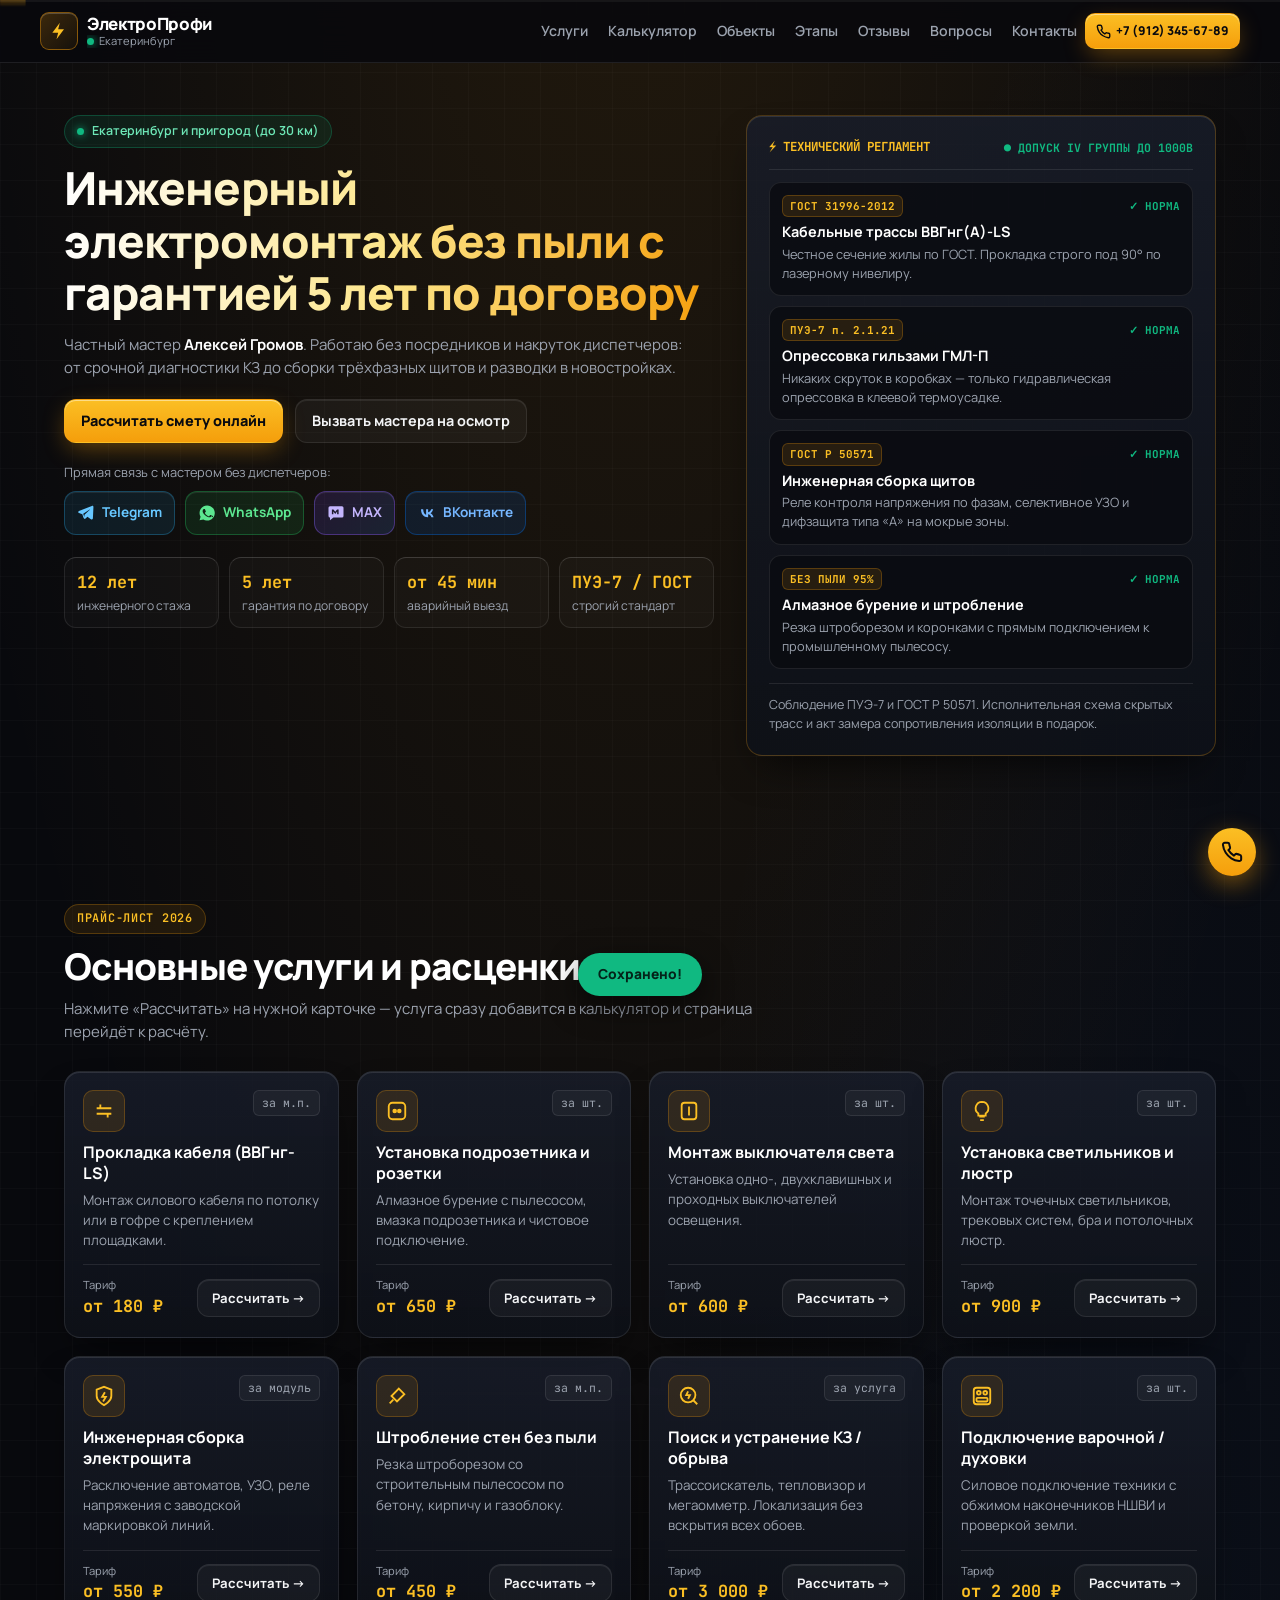
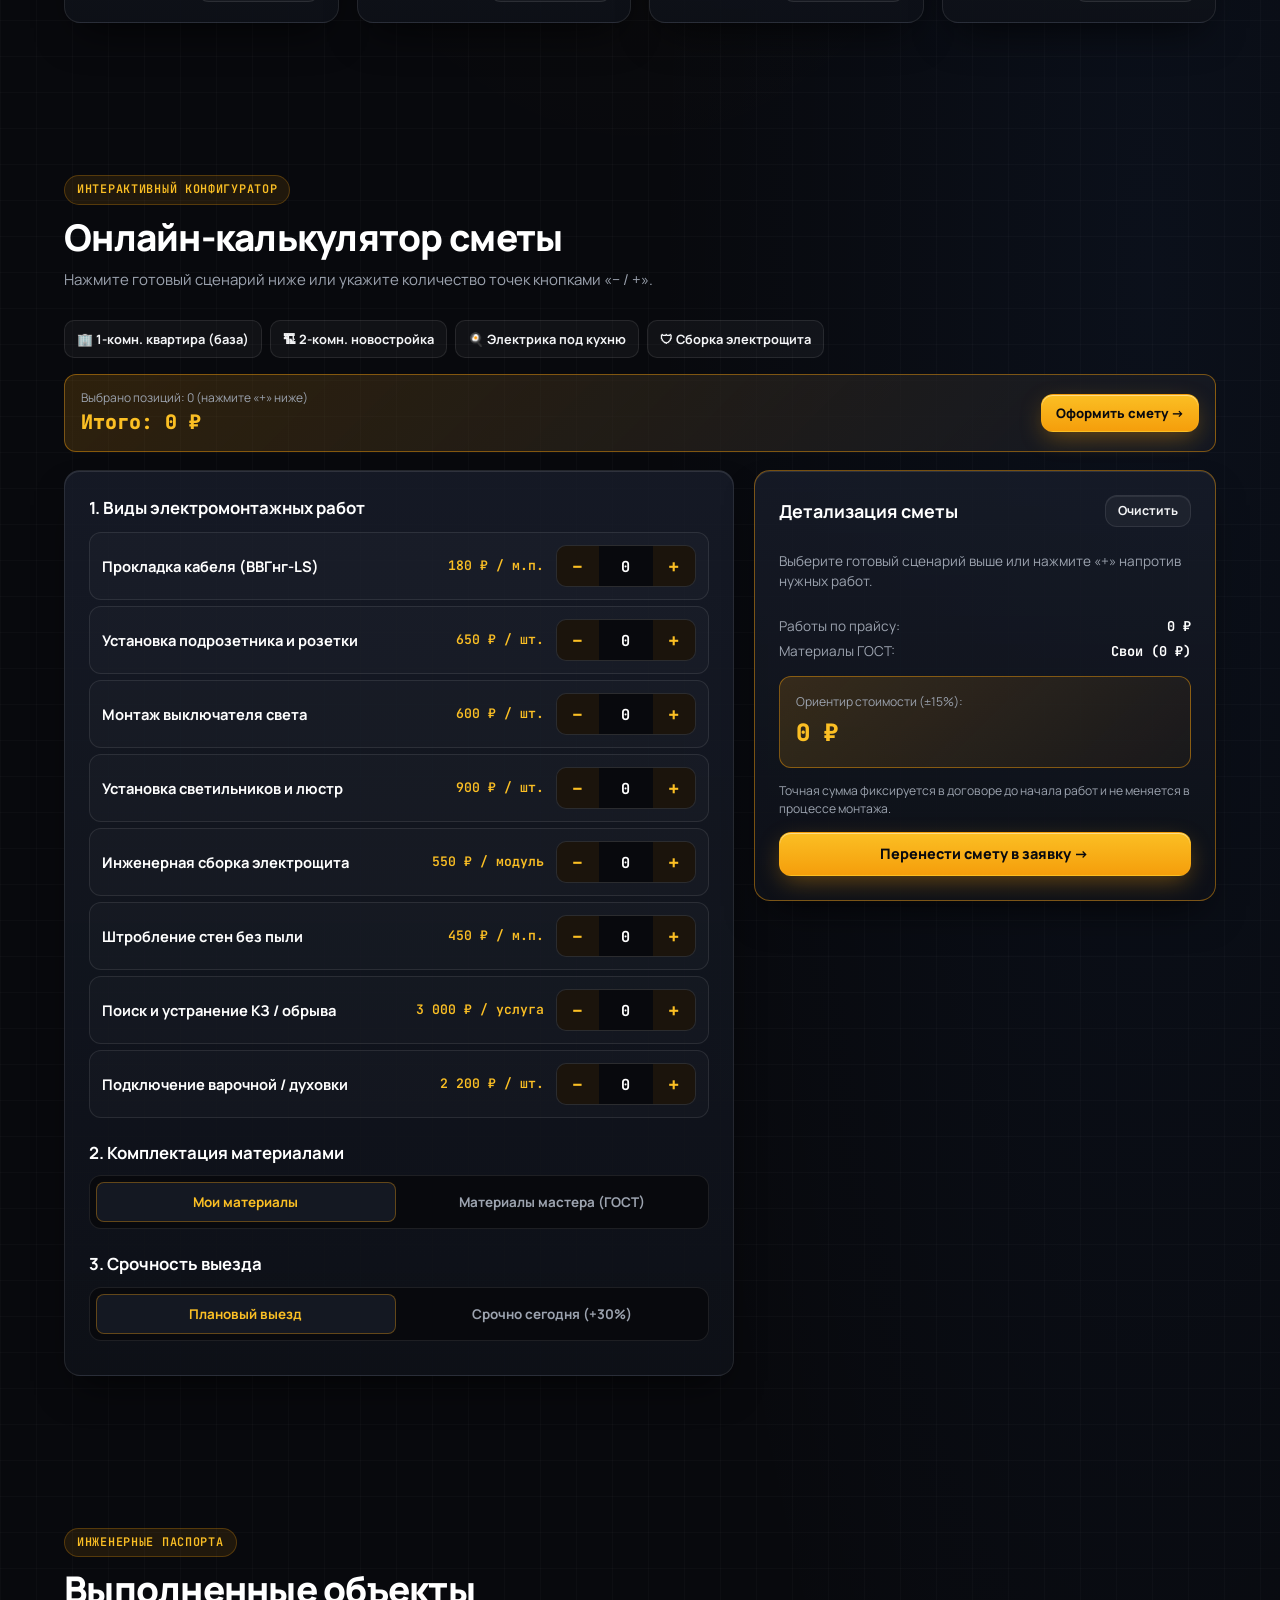
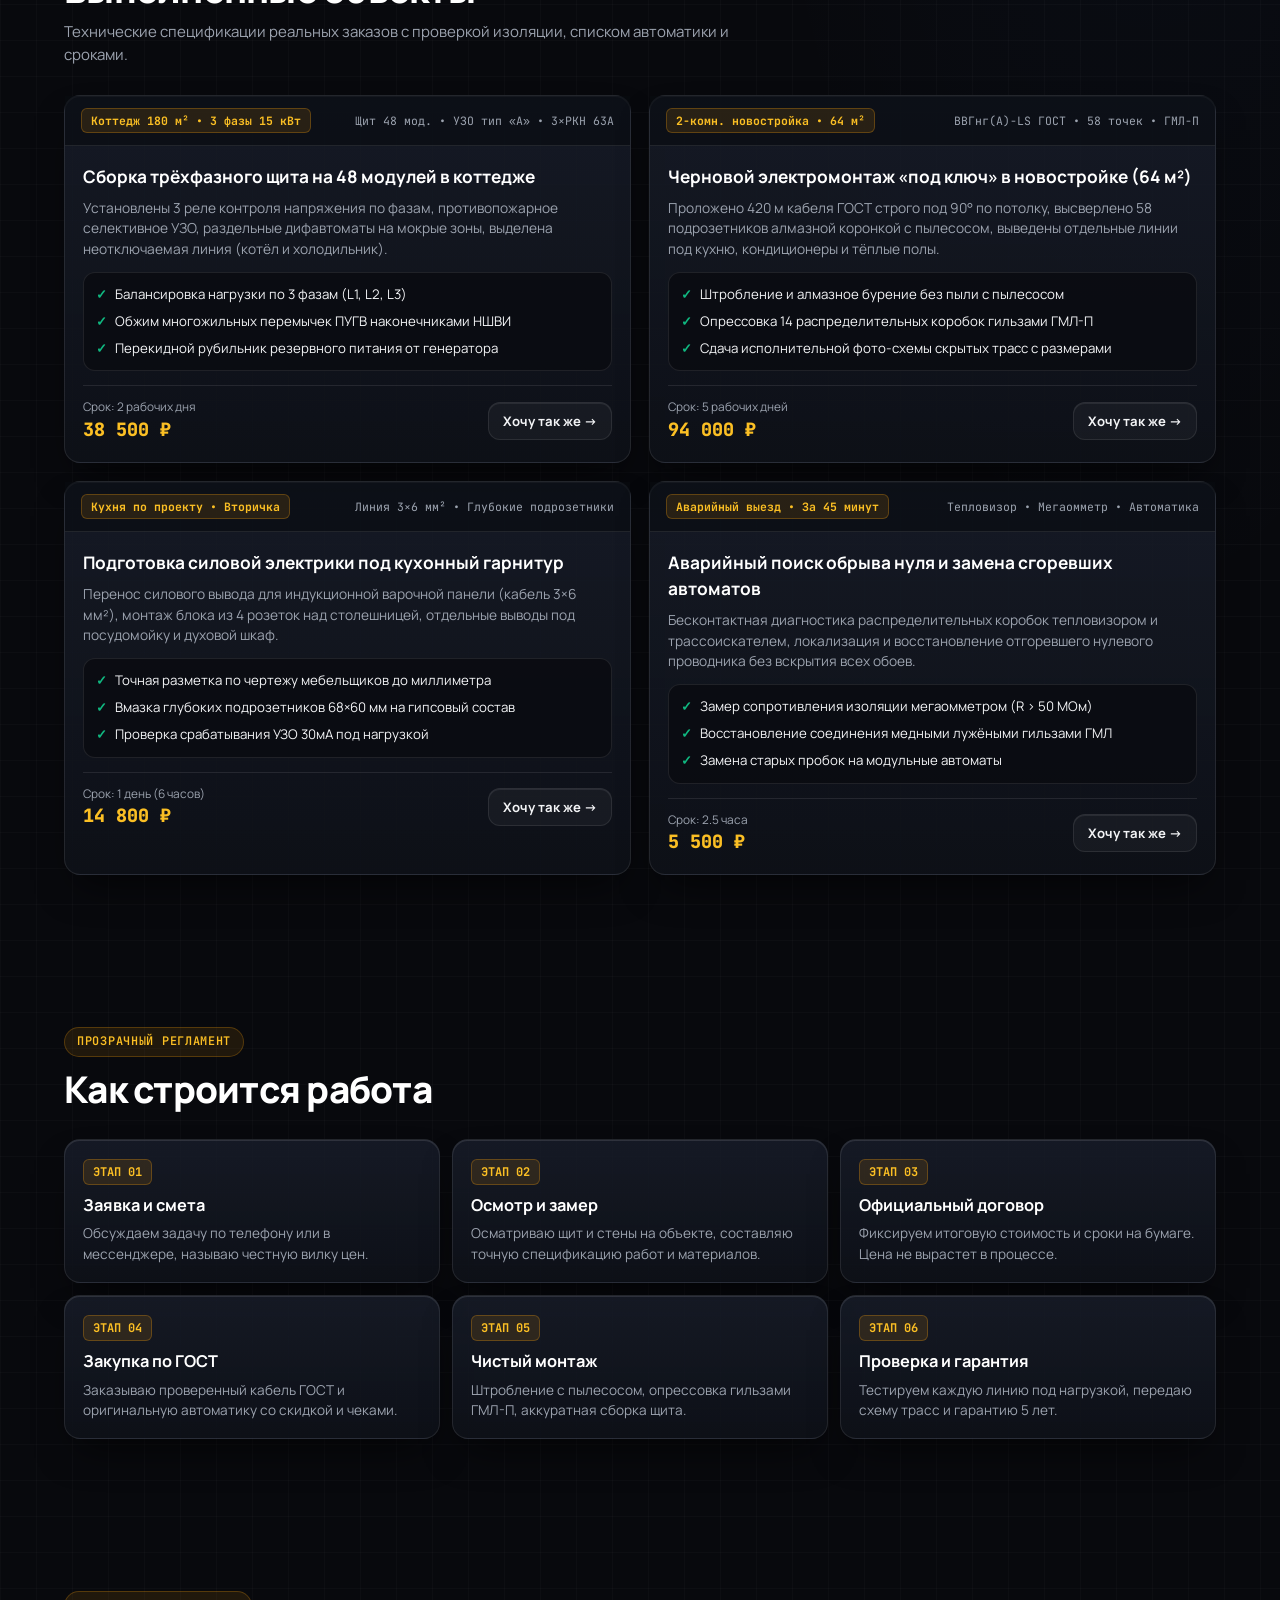
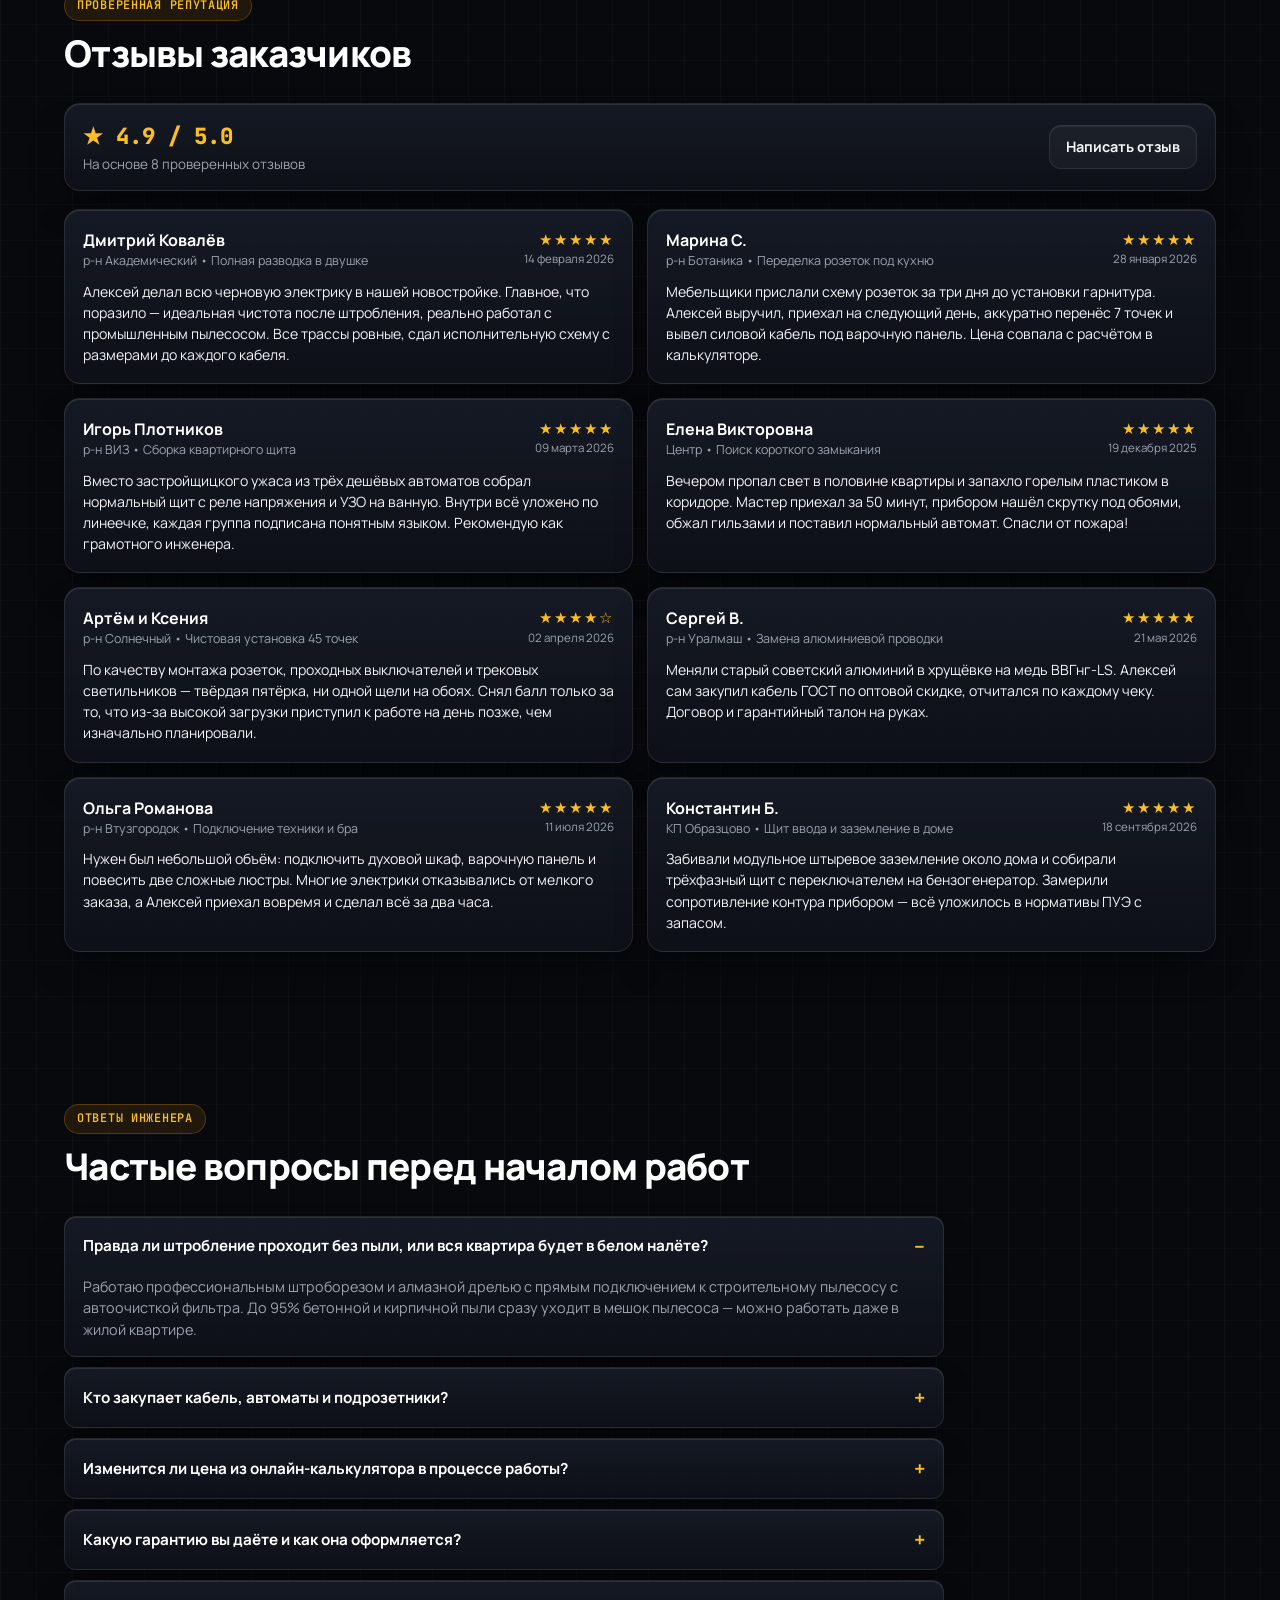
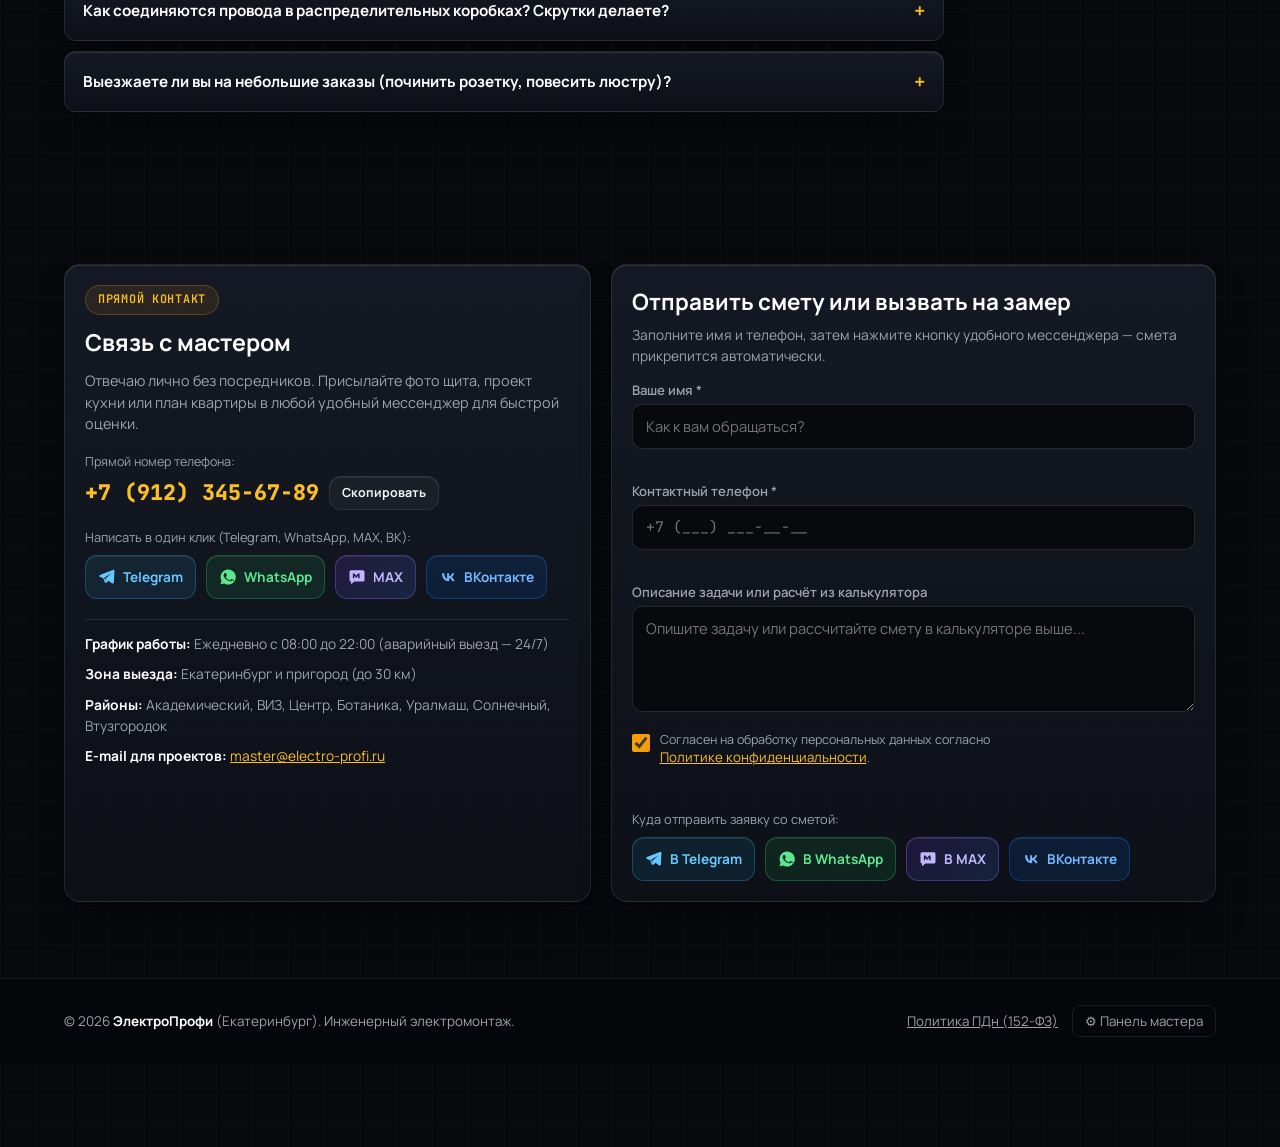
==== commit ba7c10ae: "Update index.html" ====
--- a/index.html
+++ b/index.html
@@ -301,9 +301,9 @@
     }
 
     .brand-emblem {
-      width: 36px;
-      height: 36px;
-      border-radius: 10px;
+      width: 34px;
+      height: 34px;
+      border-radius: 9px;
       background: linear-gradient(135deg, rgba(245, 158, 11, 0.22), rgba(245, 158, 11, 0.06));
       border: 1px solid var(--border-amber);
       box-shadow: inset 0 1px 0 rgba(255, 255, 255, 0.2);
@@ -321,19 +321,31 @@
     .brand-title {
       display: block;
       font-weight: 800;
-      font-size: 0.98rem;
+      font-size: 0.92rem;
       letter-spacing: -0.02em;
       color: #FFFFFF;
-      line-height: 1.2;
+      line-height: 1.15;
+      white-space: nowrap !important;
+      overflow: hidden;
+      text-overflow: ellipsis;
+    }
+
+    @media (min-width: 400px) {
+      .brand-title { font-size: 1.02rem; }
+      .brand-emblem { width: 38px; height: 38px; }
     }
 
     .brand-meta {
       display: flex;
       align-items: center;
       gap: 5px;
-      font-size: 0.72rem;
+      font-size: 0.7rem;
       color: var(--text-secondary);
-      line-height: 1.2;
+      line-height: 1.15;
+      margin-top: 2px;
+      white-space: nowrap !important;
+      overflow: hidden;
+      text-overflow: ellipsis;
     }
 
     .status-dot {
@@ -376,11 +388,13 @@
     }
 
     .hdr-call-btn {
-      min-height: 38px;
-      padding: 7px 12px;
-      font-size: 0.8rem;
+      min-height: 36px;
+      padding: 6px 10px;
+      font-size: 0.76rem;
       border-radius: 10px;
-      white-space: nowrap;
+      white-space: nowrap !important;
+      flex-shrink: 0;
+      gap: 5px;
     }
 
     .hdr-phone-desktop { display: none; }
@@ -423,9 +437,15 @@
       transform: translateX(100%);
       transition: transform 0.25s ease;
       overflow-y: auto;
-    }
-
-    .mobile-drawer.is-open { transform: translateX(0); }
+      pointer-events: none;
+      visibility: hidden;
+    }
+
+    .mobile-drawer.is-open {
+      transform: translateX(0);
+      pointer-events: auto;
+      visibility: visible;
+    }
 
     .mobile-nav-list {
       display: flex;
@@ -970,10 +990,12 @@
       gap: 10px;
       transform: translateY(140%);
       transition: transform 0.25s ease;
+      pointer-events: none;
     }
 
     .mobile-calc-dock.is-visible {
       transform: translateY(0);
+      pointer-events: auto;
     }
 
     @media (min-width: 992px) {
@@ -1212,6 +1234,7 @@
       flex-direction: column;
       align-items: flex-end;
       gap: 10px;
+      pointer-events: none;
     }
 
     @media (min-width: 992px) {
@@ -1219,25 +1242,21 @@
     }
 
     .fab-menu {
-      display: flex;
+      display: none;
       flex-direction: column;
       align-items: flex-end;
       gap: 8px;
-      opacity: 0;
       pointer-events: none;
-      transform: translateY(10px);
-      transition: all 0.2s ease;
     }
 
     .fab-container.is-open .fab-menu {
-      opacity: 1;
+      display: flex;
       pointer-events: auto;
-      transform: translateY(0);
     }
 
     .fab-trigger {
-      width: 52px;
-      height: 52px;
+      width: 48px;
+      height: 48px;
       border-radius: 50%;
       background: linear-gradient(180deg, var(--amber-bright), var(--amber));
       color: #090A0F;
@@ -1246,6 +1265,7 @@
       cursor: pointer;
       display: grid;
       place-items: center;
+      pointer-events: auto;
     }
 
     .modal-backdrop {
@@ -1387,6 +1407,7 @@
       transition: transform 0.25s ease;
       max-width: 92vw;
       text-align: center;
+      pointer-events: none;
     }
 
     .toast.is-visible { transform: translateX(-50%) translateY(0); }
@@ -2805,17 +2826,16 @@
         `;
       }).join('');
 
-      // Прямая привязка событий к каждой кнопке карточки услуги
+      // Прямая привязка событий к каждой кнопке карточки услуги (срабатывает в любой точке экрана без прыжка скролла)
       grid.querySelectorAll('.js-pick-service').forEach(function (btn) {
-        btn.addEventListener('click', function () {
+        btn.addEventListener('click', function (e) {
+          e.preventDefault();
           const id = btn.getAttribute('data-id');
-          calcState.works[id] = Math.max(1, (Number(calcState.works[id]) || 0) + 1);
+          calcState.works[id] = (Number(calcState.works[id]) || 0) + 1;
           renderServices(window.Store.getConfig().services || []);
           renderCalculatorInputs(window.Store.getConfig());
           recalcEstimate();
-          const calcSection = document.getElementById('calculator');
-          if (calcSection) calcSection.scrollIntoView({ behavior: 'smooth' });
-          showToast('Услуга добавлена в калькулятор');
+          showToast('Добавлено в смету (' + calcState.works[id] + ')');
         });
       });
     }
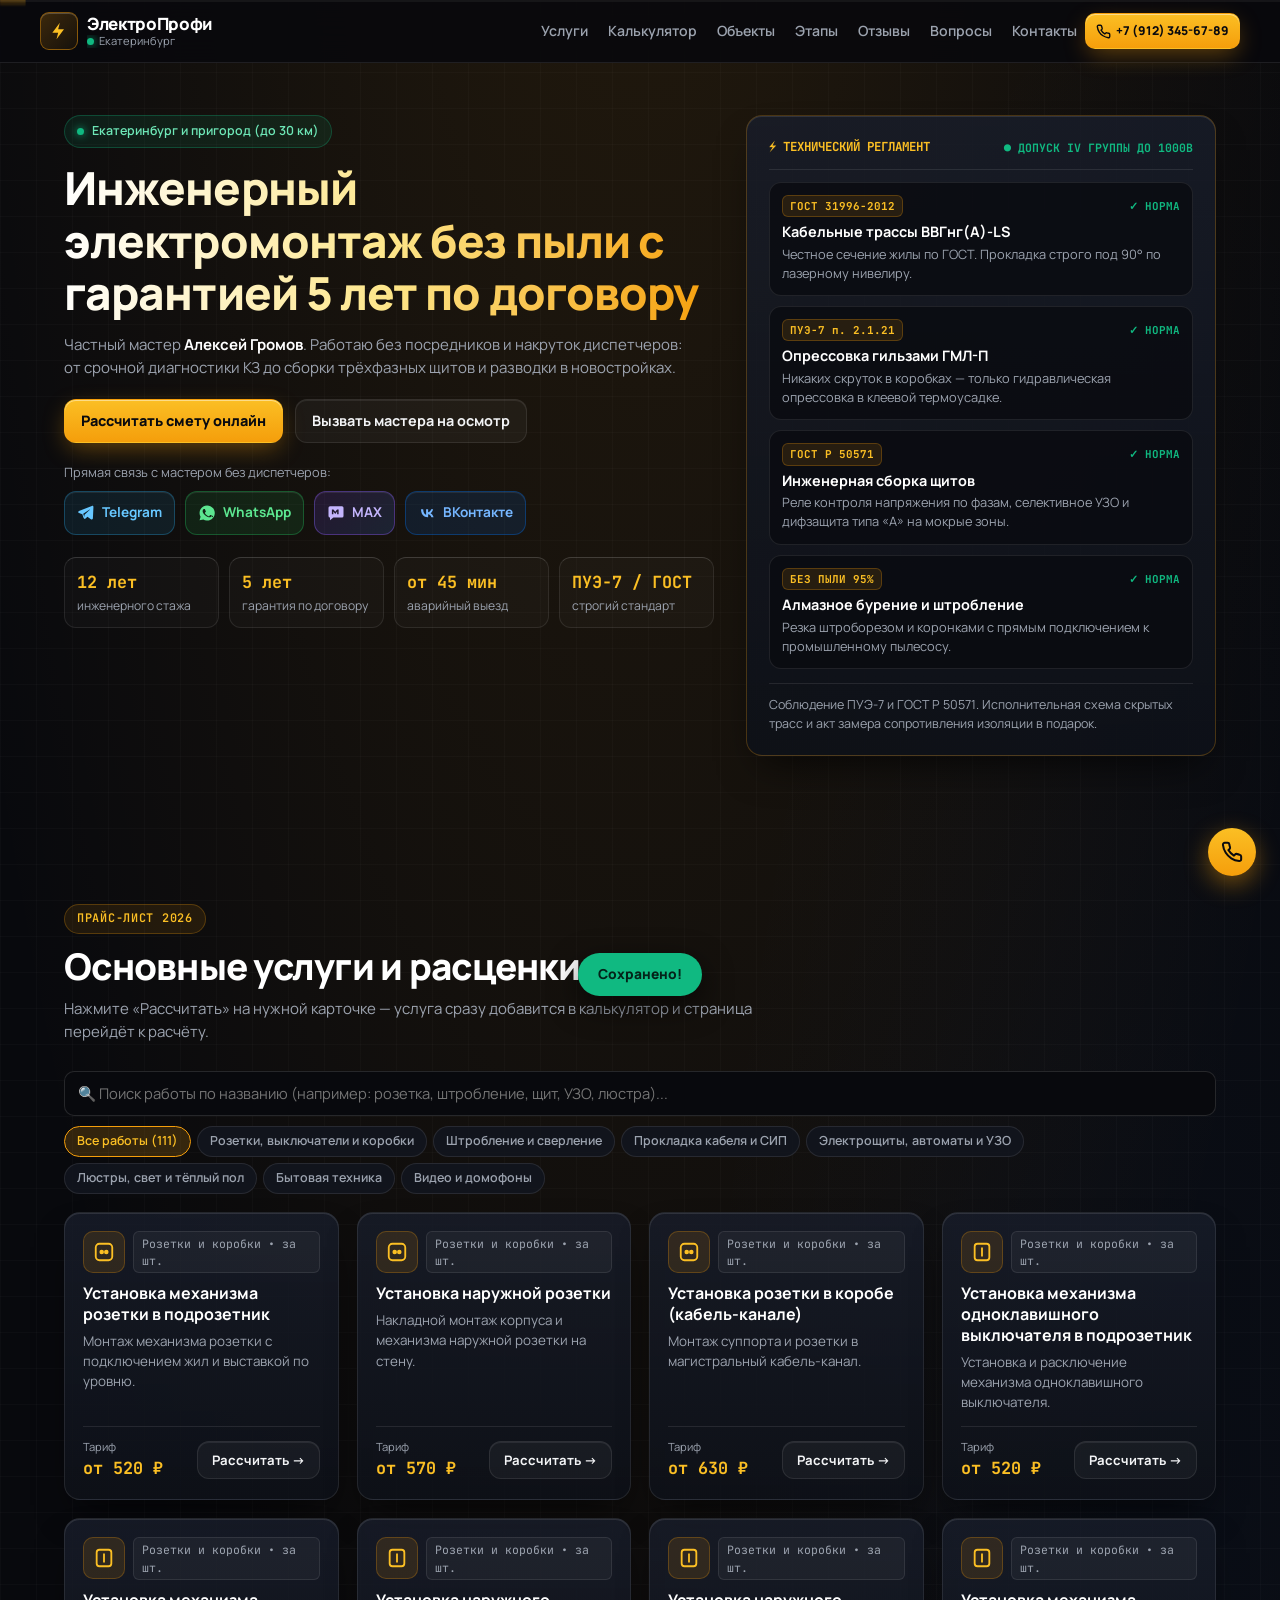
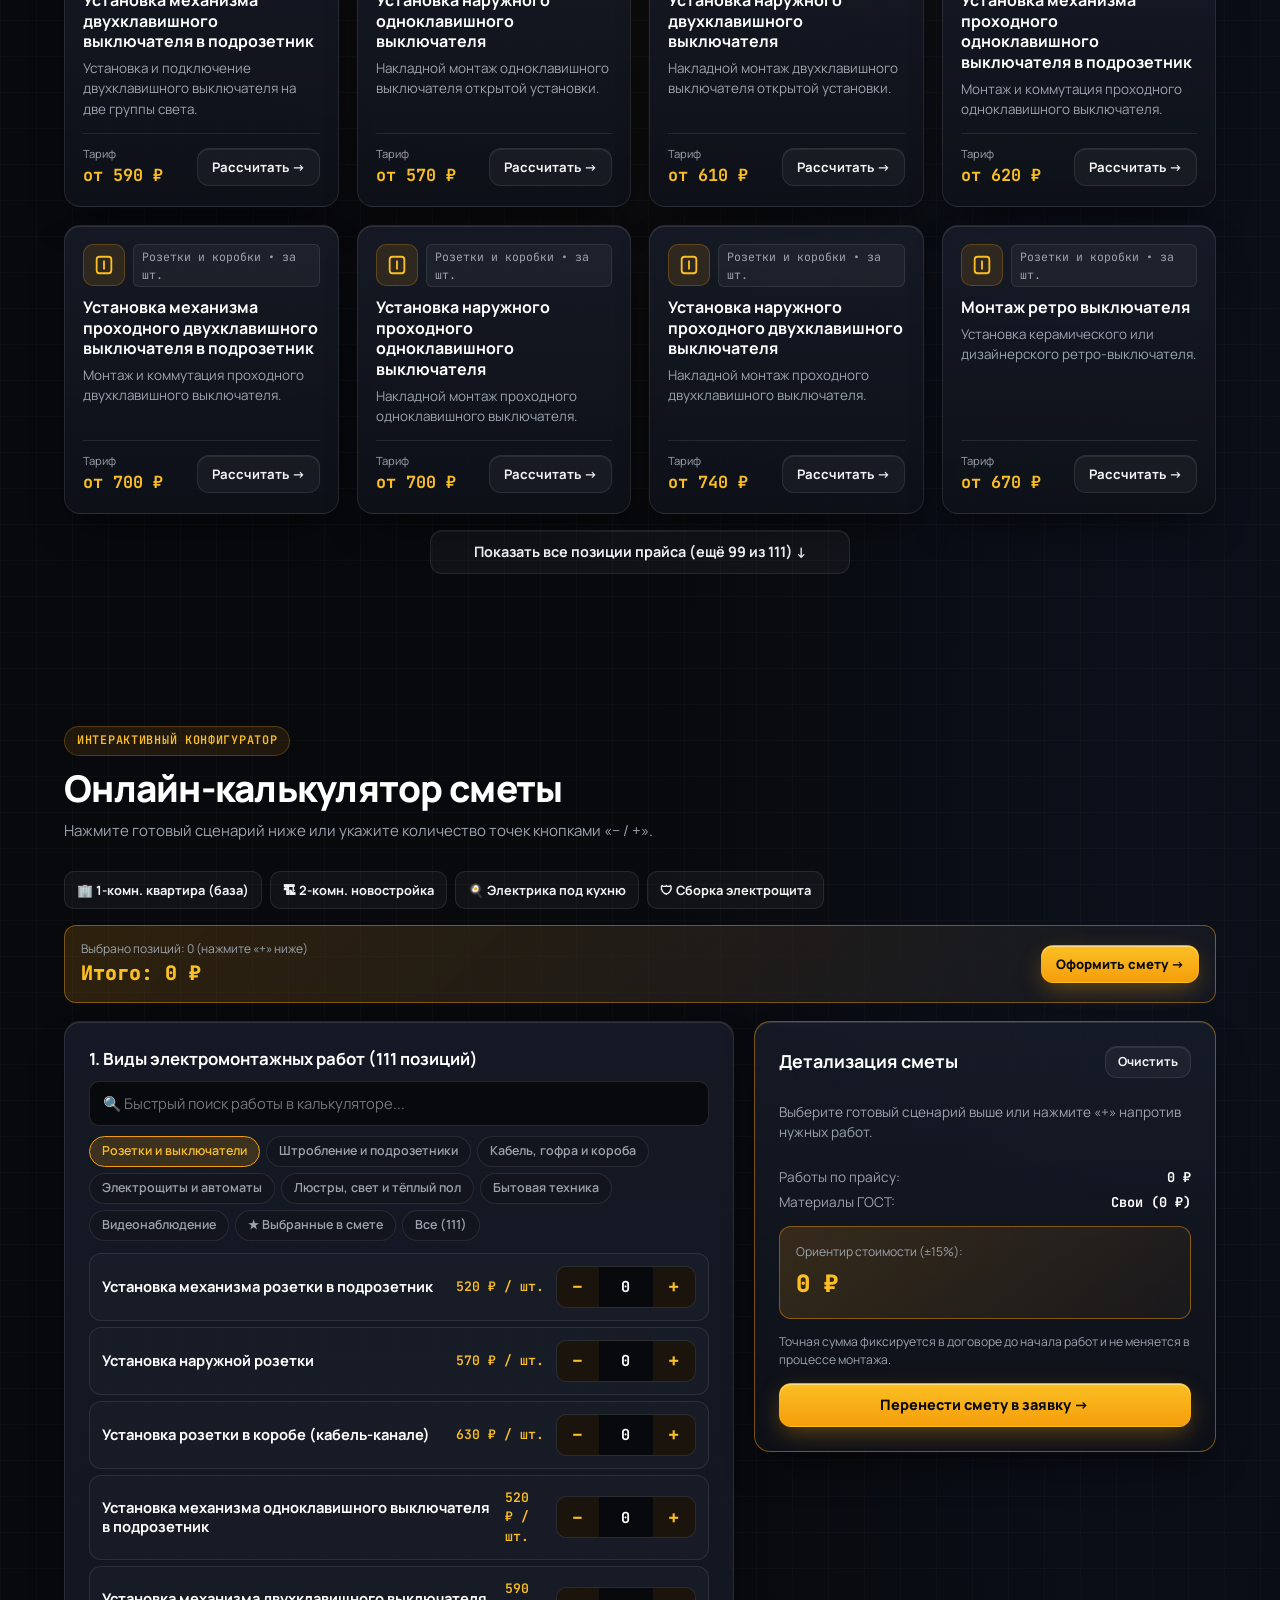
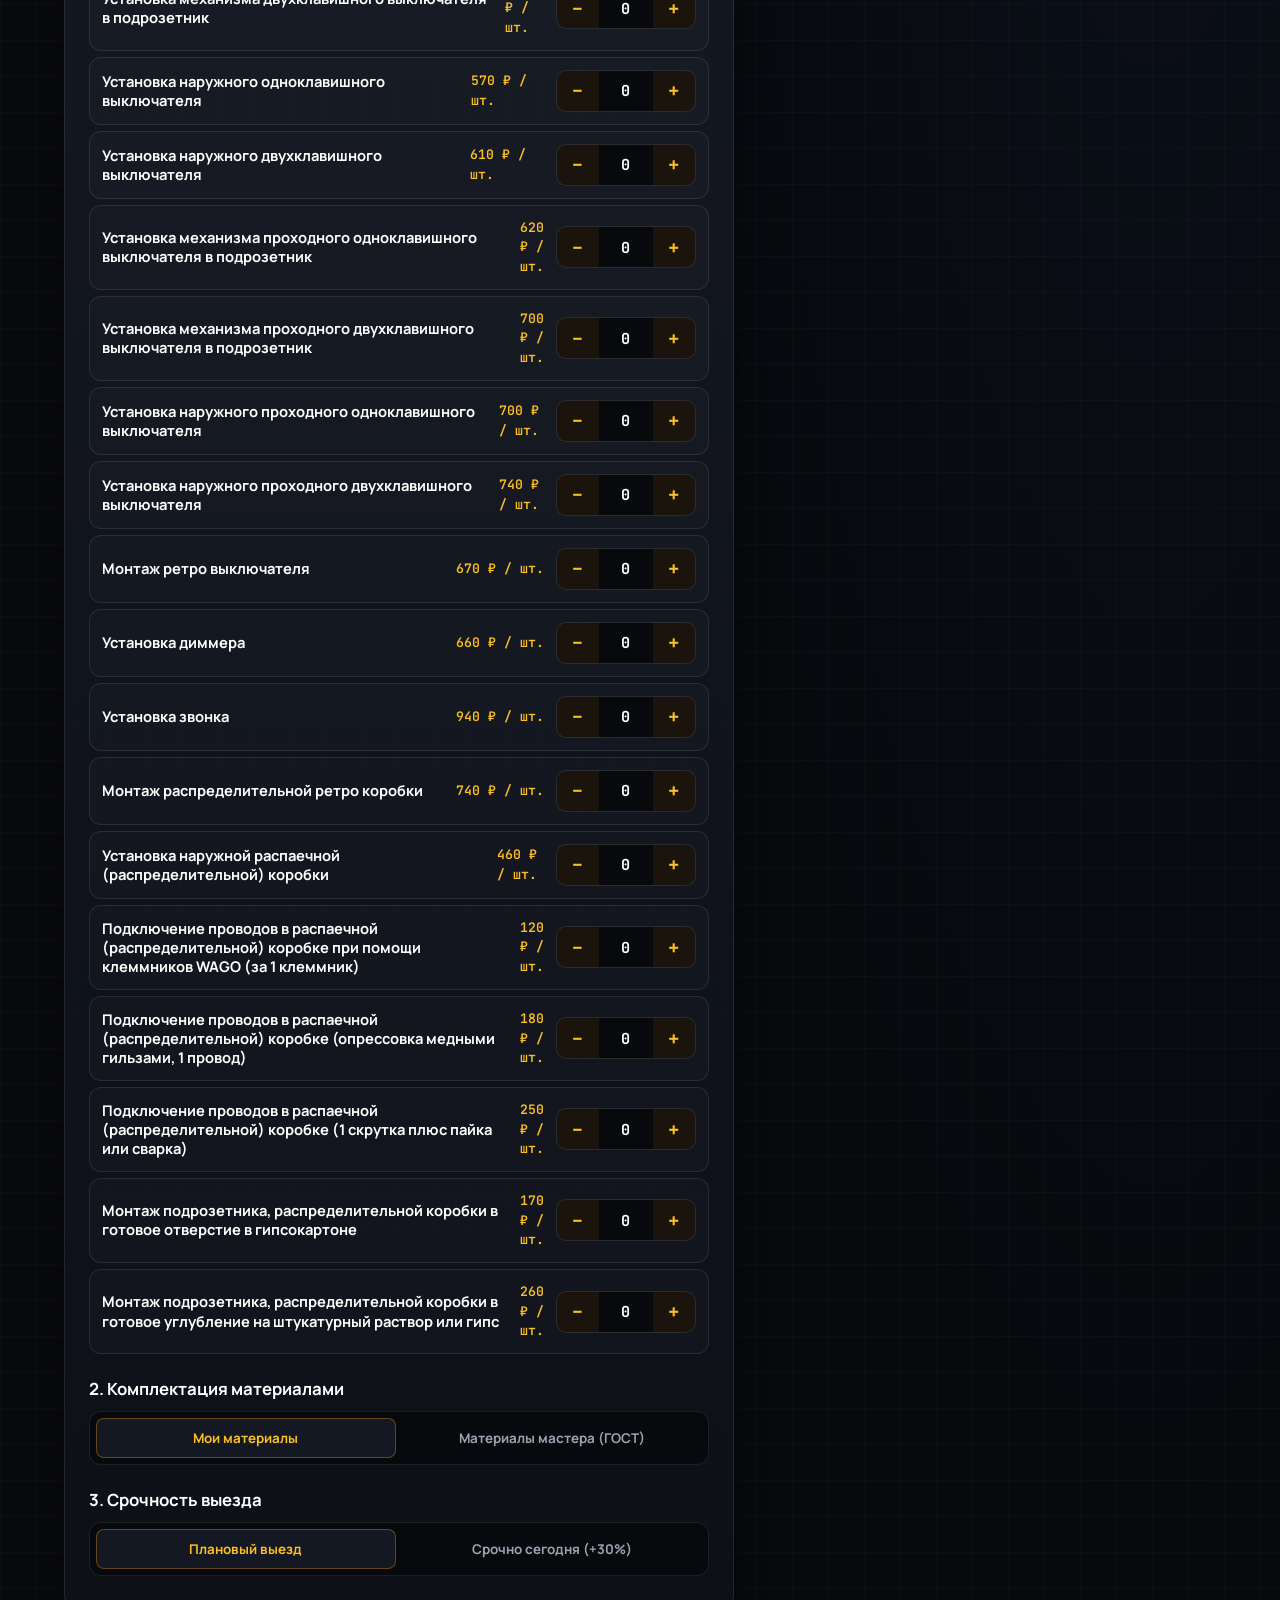
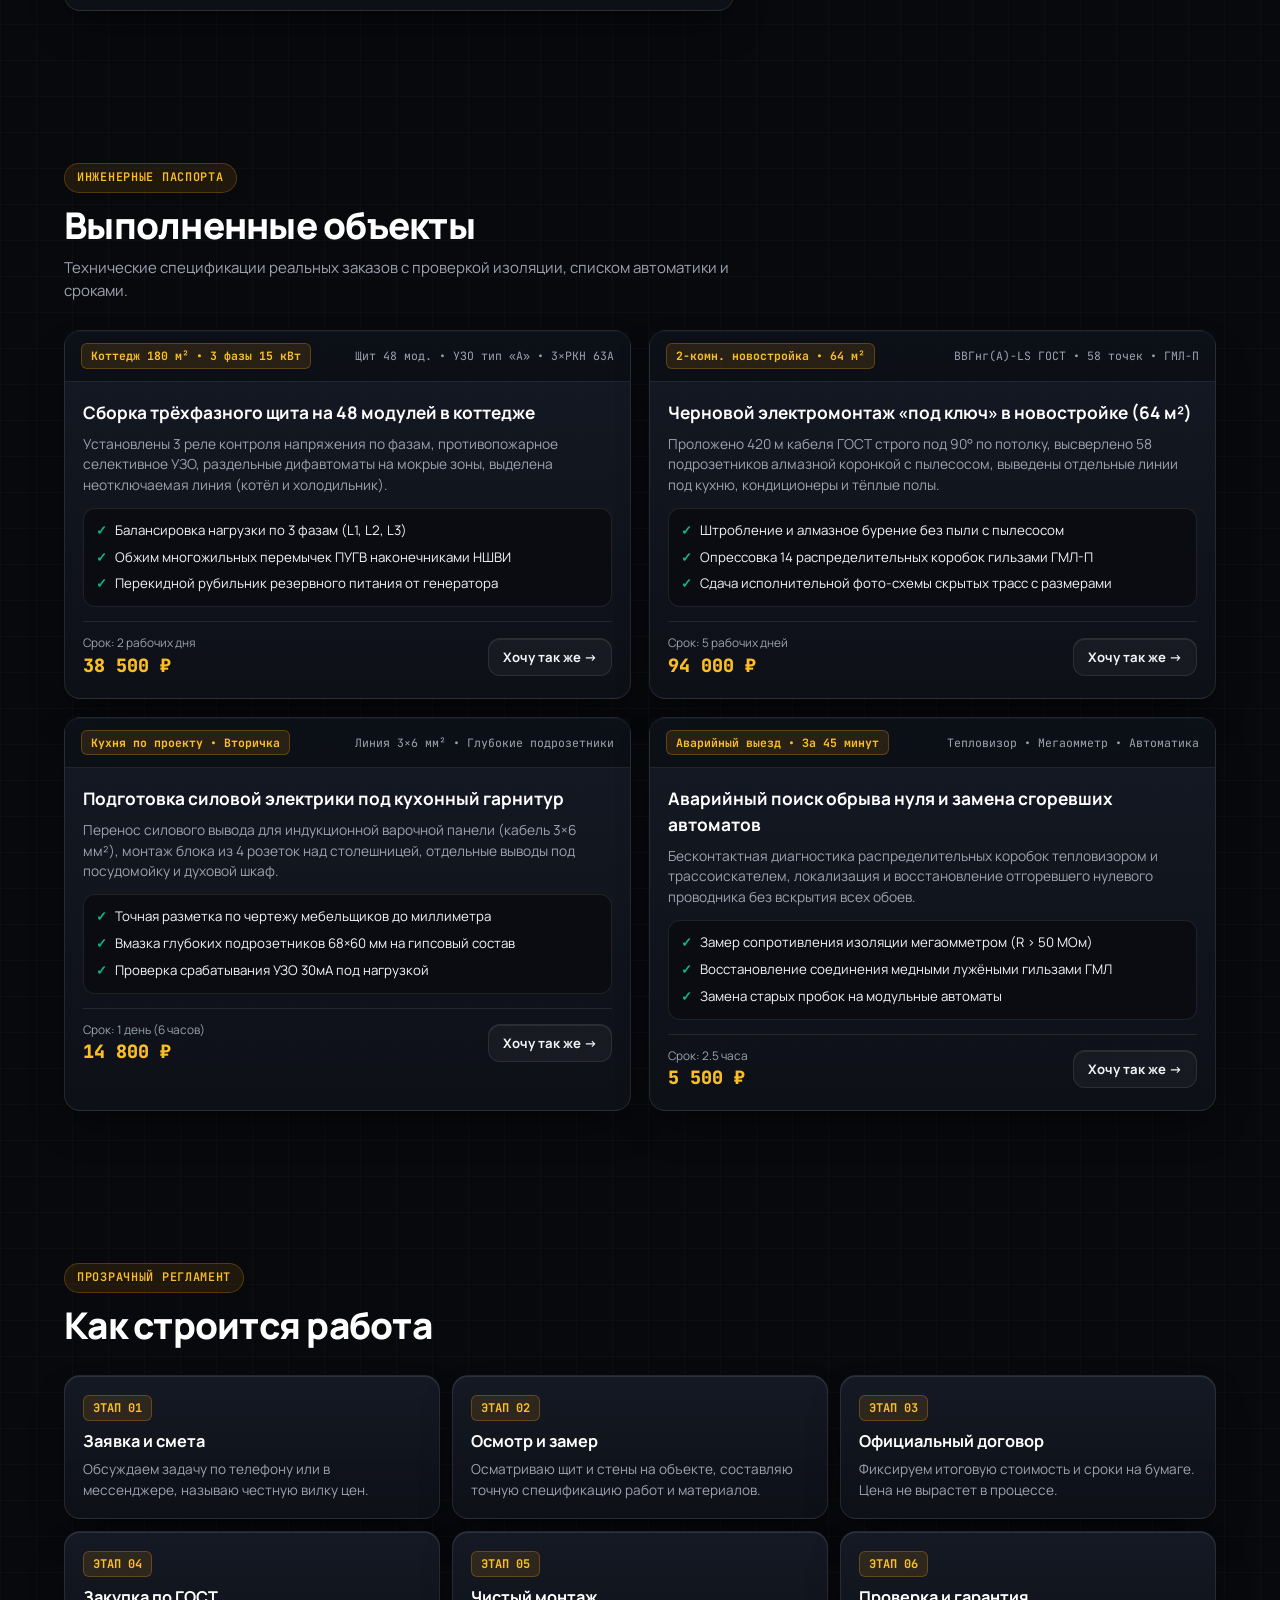
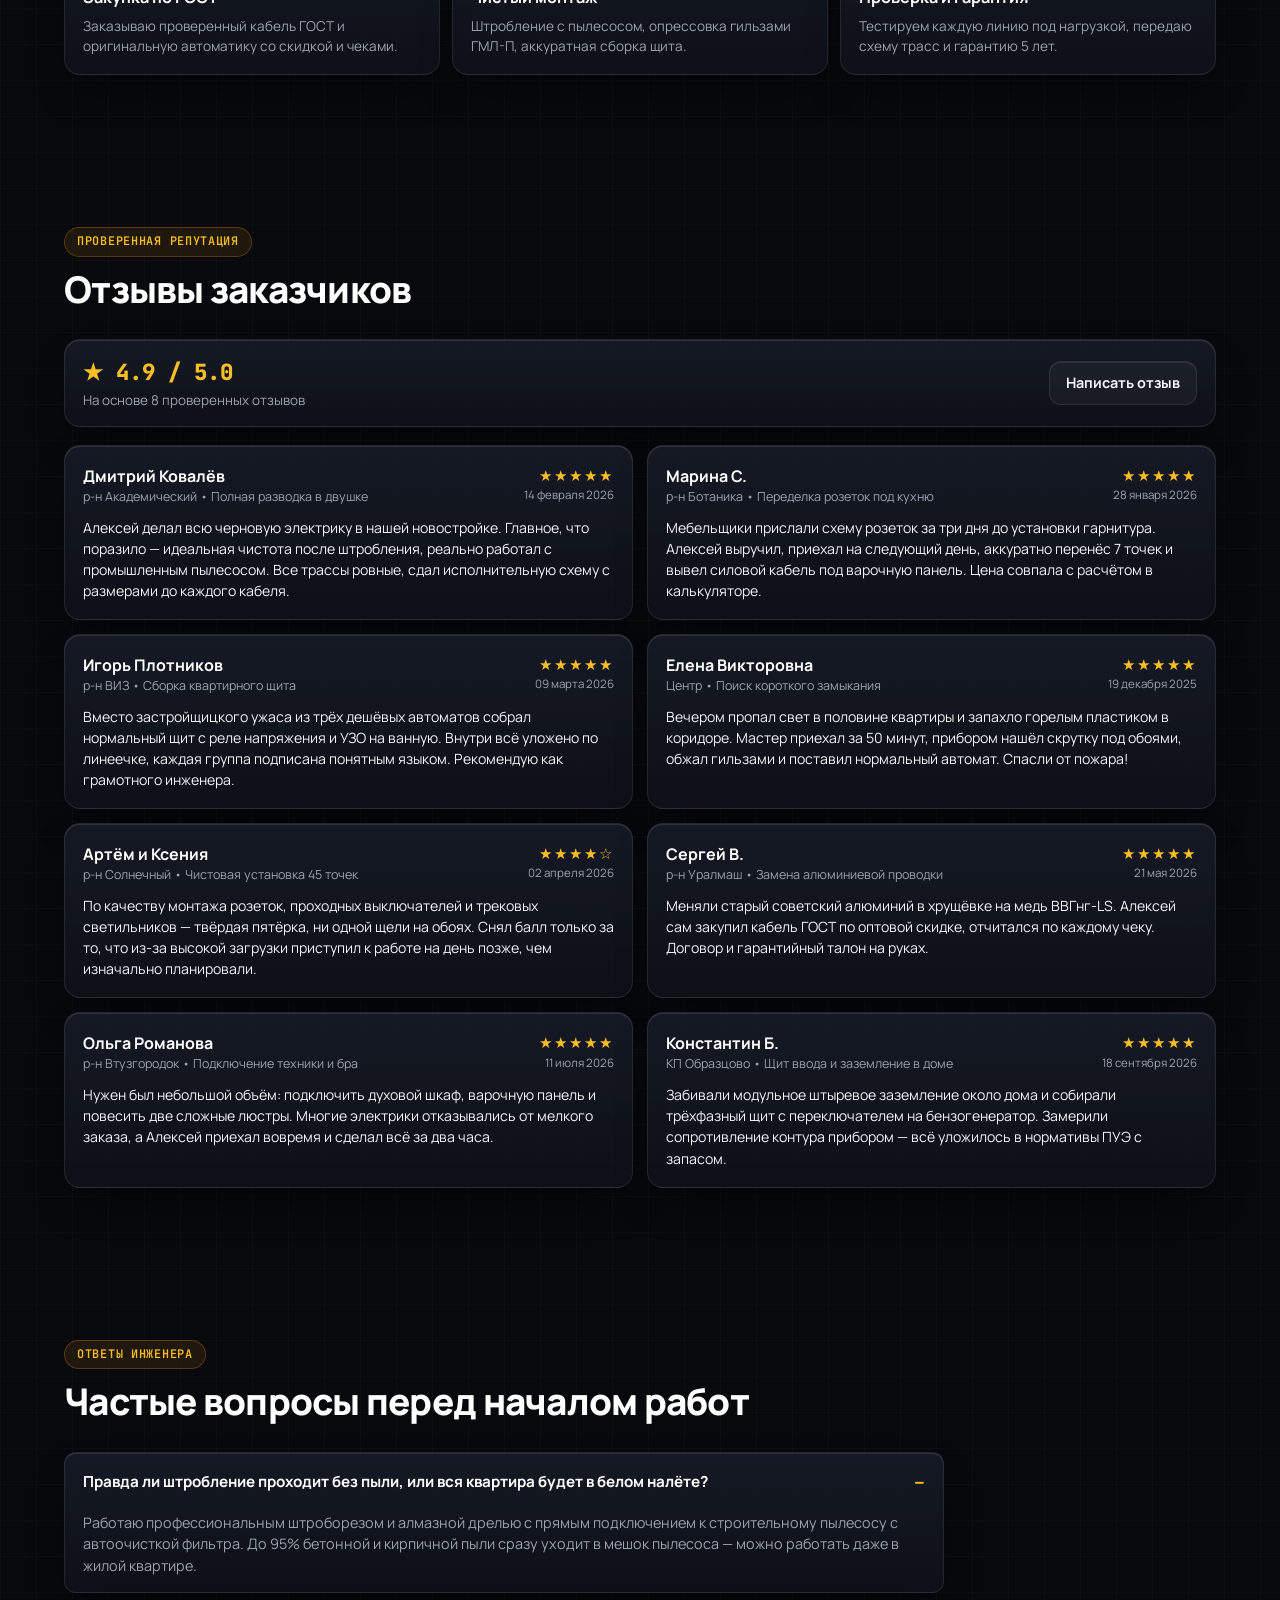
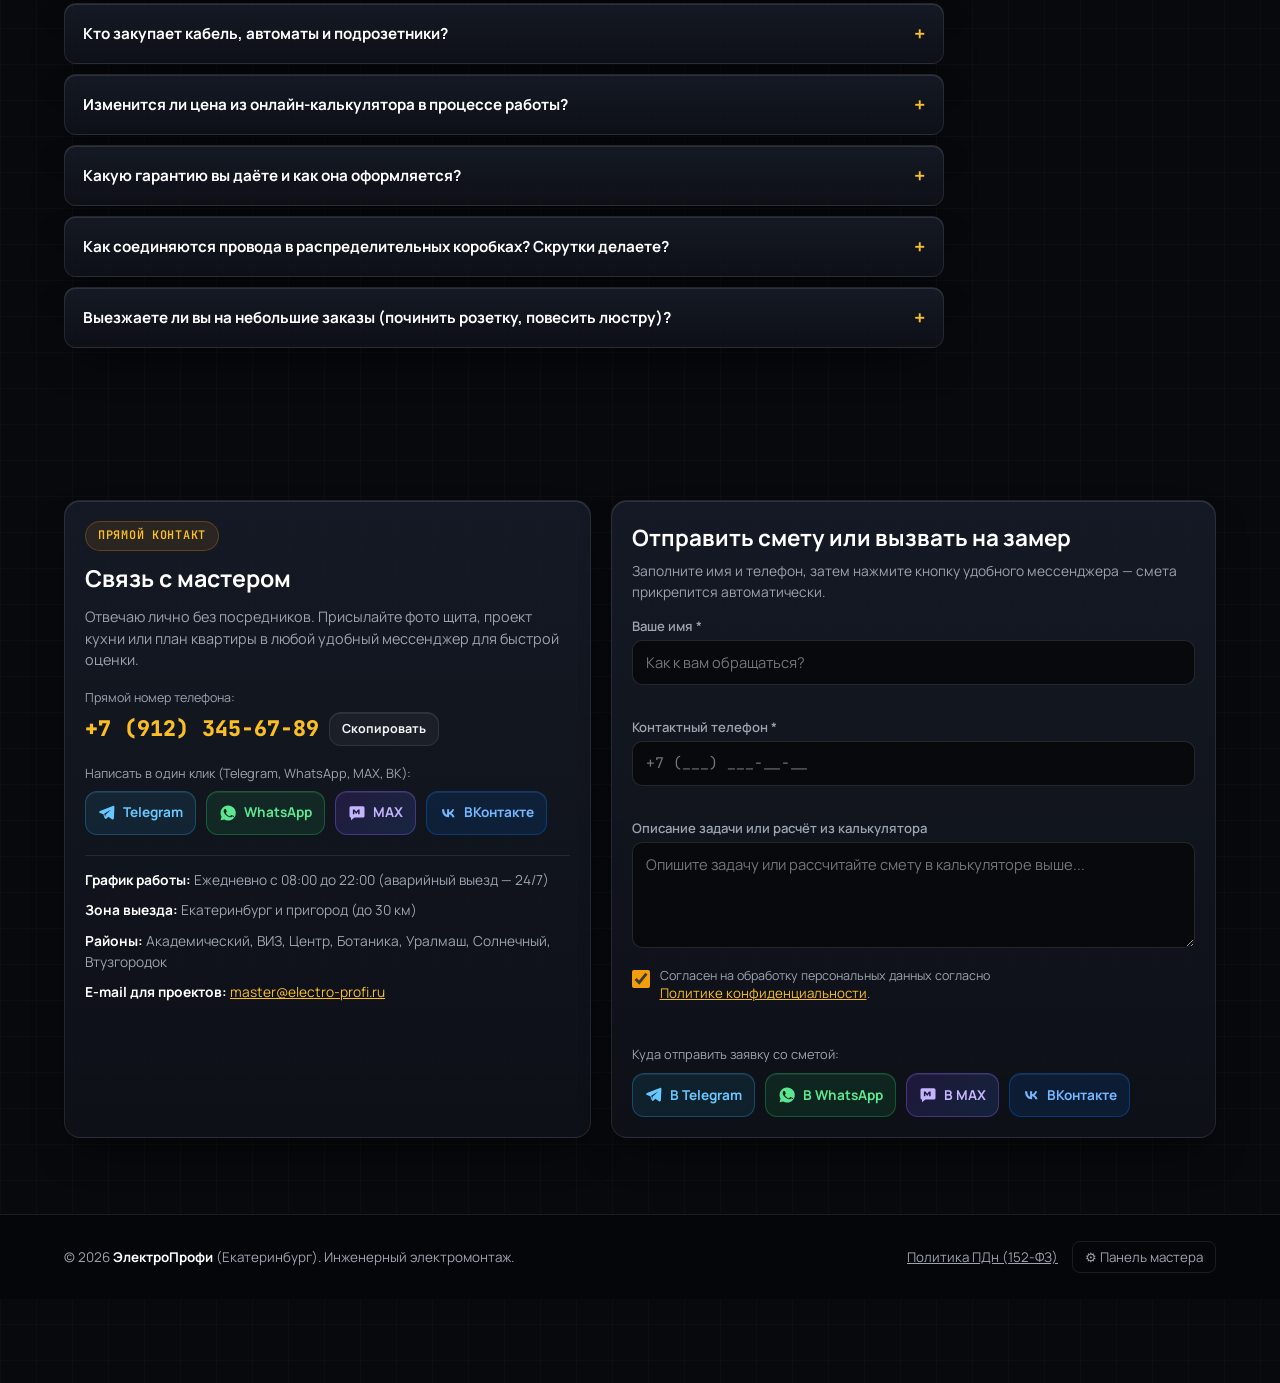
==== commit 47dfaef7: "Update index.html" ====
--- a/index.html
+++ b/index.html
@@ -652,6 +652,52 @@
     /* ==========================================================================
        Услуги (Bento Grid)
        ========================================================================== */
+
+    /* Фильтры категорий и живой поиск по 111 позициям прайса */
+    .catalog-controls {
+      display: flex;
+      flex-direction: column;
+      gap: 10px;
+      margin-bottom: 18px;
+    }
+
+    .cat-pills {
+      display: flex;
+      flex-wrap: wrap;
+      gap: 6px;
+    }
+
+    .cat-pill {
+      appearance: none;
+      background: rgba(18, 22, 31, 0.9);
+      border: 1px solid var(--border-subtle);
+      color: var(--text-secondary);
+      padding: 7px 12px;
+      border-radius: 99px;
+      font-size: 0.78rem;
+      font-weight: 600;
+      cursor: pointer;
+      transition: all 0.16s ease;
+      line-height: 1.2;
+      text-align: left;
+    }
+
+    .cat-pill:hover {
+      border-color: rgba(255, 255, 255, 0.25);
+      color: #FFFFFF;
+    }
+
+    .cat-pill.active {
+      background: rgba(245, 158, 11, 0.18);
+      border-color: var(--amber);
+      color: var(--amber-bright);
+    }
+
+    .search-input-wrap {
+      position: relative;
+      width: 100%;
+    }
+
     .services-grid {
       display: grid;
       grid-template-columns: 1fr;
@@ -1576,7 +1622,25 @@
           <h2 class="section-title">Основные услуги и расценки</h2>
           <p class="section-subtitle">Нажмите «Рассчитать» на нужной карточке — услуга сразу добавится в калькулятор и страница перейдёт к расчёту.</p>
         </div>
+        <div class="catalog-controls">
+          <div class="search-input-wrap">
+            <input type="search" id="services-search-input" class="input" placeholder="🔍 Поиск работы по названию (например: розетка, штробление, щит, УЗО, люстра)...">
+          </div>
+          <div class="cat-pills" id="services-cat-pills">
+            <button type="button" class="cat-pill active" data-cat="all">Все работы (111)</button>
+            <button type="button" class="cat-pill" data-cat="sockets">Розетки, выключатели и коробки</button>
+            <button type="button" class="cat-pill" data-cat="drilling">Штробление и сверление</button>
+            <button type="button" class="cat-pill" data-cat="cable">Прокладка кабеля и СИП</button>
+            <button type="button" class="cat-pill" data-cat="shield">Электрощиты, автоматы и УЗО</button>
+            <button type="button" class="cat-pill" data-cat="lighting">Люстры, свет и тёплый пол</button>
+            <button type="button" class="cat-pill" data-cat="appliances">Бытовая техника</button>
+            <button type="button" class="cat-pill" data-cat="security">Видео и домофоны</button>
+          </div>
+        </div>
         <div class="services-grid" id="services-grid"></div>
+        <div style="margin-top:16px;text-align:center;" id="services-more-wrap">
+          <button type="button" class="btn btn-glass" id="services-toggle-all-btn" style="width:100%;max-width:420px;">Показать все позиции прайса ↓</button>
+        </div>
       </div>
     </section>
 
@@ -1610,7 +1674,21 @@
 
         <div class="calc-wrapper">
           <div class="bento-card calc-panel">
-            <h3 style="margin-bottom:12px;font-size:1.05rem;color:#FFFFFF;">1. Виды электромонтажных работ</h3>
+            <h3 style="margin-bottom:10px;font-size:1.05rem;color:#FFFFFF;">1. Виды электромонтажных работ (111 позиций)</h3>
+            <div class="catalog-controls" style="margin-bottom:12px;">
+              <input type="search" id="calc-search-input" class="input" placeholder="🔍 Быстрый поиск работы в калькуляторе...">
+              <div class="cat-pills" id="calc-cat-pills">
+                <button type="button" class="cat-pill active" data-cat="sockets">Розетки и выключатели</button>
+                <button type="button" class="cat-pill" data-cat="drilling">Штробление и подрозетники</button>
+                <button type="button" class="cat-pill" data-cat="cable">Кабель, гофра и короба</button>
+                <button type="button" class="cat-pill" data-cat="shield">Электрощиты и автоматы</button>
+                <button type="button" class="cat-pill" data-cat="lighting">Люстры, свет и тёплый пол</button>
+                <button type="button" class="cat-pill" data-cat="appliances">Бытовая техника</button>
+                <button type="button" class="cat-pill" data-cat="security">Видеонаблюдение</button>
+                <button type="button" class="cat-pill" data-cat="selected">★ Выбранные в смете</button>
+                <button type="button" class="cat-pill" data-cat="all">Все (111)</button>
+              </div>
+            </div>
             <div id="calc-works-list"></div>
 
             <h3 style="margin:22px 0 8px;font-size:1.05rem;color:#FFFFFF;">2. Комплектация материалами</h3>
@@ -2008,8 +2086,11 @@
             <!-- Вкладка 3 -->
             <div class="admin-tab-pane is-hidden" id="tab-services">
               <div class="admin-section-bar">
-                <h2 style="font-size:1.2rem;">Услуги, описания и расценки</h2>
+                <h2 style="font-size:1.2rem;">Услуги, описания и расценки (111 позиций)</h2>
                 <button type="button" class="btn btn-glass" id="add-service-btn">+ Добавить услугу</button>
+              </div>
+              <div class="field" style="margin-bottom:12px;">
+                <input type="search" id="admin-srv-search" class="input" placeholder="🔍 Быстрый фильтр по названию работы в админке...">
               </div>
               <div id="admin-services-list" style="display:grid;gap:12px;"></div>
               <button type="button" class="btn btn-primary js-save-all" style="width:100%;margin-top:16px;">Сохранить прайс</button>
@@ -2144,7 +2225,7 @@
   (function (window) {
     'use strict';
 
-    const STORAGE_KEY = 'electro_pro_config_v2';
+    const STORAGE_KEY = 'electro_pro_config_v3';
     const LEGACY_KEY = 'electro_pro_config_v1';
     const REQUESTS_KEY = 'electro_pro_requests_v1';
     const SESSION_KEY = 'electro_admin_logged_in';
@@ -2194,15 +2275,132 @@
         description: 'Услуги частного электрика с допуском IV группы. Сборка электрощитов, полная замена проводки без пыли, поиск КЗ. Честный калькулятор цен онлайн.'
       },
       adminPassword: 'admin',
+      catalogVersion: 3,
       services: [
-        { id: 's1', name: 'Прокладка кабеля (ВВГнг-LS)', unit: 'м.п.', price: 180, icon: 'cable', active: true, desc: 'Монтаж силового кабеля по потолку или в гофре с креплением площадками.' },
-        { id: 's2', name: 'Установка подрозетника и розетки', unit: 'шт.', price: 650, icon: 'socket', active: true, desc: 'Алмазное бурение с пылесосом, вмазка подрозетника и чистовое подключение.' },
-        { id: 's3', name: 'Монтаж выключателя света', unit: 'шт.', price: 600, icon: 'switch', active: true, desc: 'Установка одно-, двухклавишных и проходных выключателей освещения.' },
-        { id: 's4', name: 'Установка светильников и люстр', unit: 'шт.', price: 900, icon: 'lamp', active: true, desc: 'Монтаж точечных светильников, трековых систем, бра и потолочных люстр.' },
-        { id: 's5', name: 'Инженерная сборка электрощита', unit: 'модуль', price: 550, icon: 'shield', active: true, desc: 'Расключение автоматов, УЗО, реле напряжения с заводской маркировкой линий.' },
-        { id: 's6', name: 'Штробление стен без пыли', unit: 'м.п.', price: 450, icon: 'drill', active: true, desc: 'Резка штроборезом со строительным пылесосом по бетону, кирпичу и газоблоку.' },
-        { id: 's7', name: 'Поиск и устранение КЗ / обрыва', unit: 'услуга', price: 3000, icon: 'search', active: true, desc: 'Трассоискатель, тепловизор и мегаомметр. Локализация без вскрытия всех обоев.' },
-        { id: 's8', name: 'Подключение варочной / духовки', unit: 'шт.', price: 2200, icon: 'stove', active: true, desc: 'Силовое подключение техники с обжимом наконечников НШВИ и проверкой земли.' }
+        // 1. Розетки, выключатели и распаечные коробки (21 поз.)
+        { id: 'w1', cat: 'sockets', name: 'Установка механизма розетки в подрозетник', unit: 'шт.', price: 520, icon: 'socket', desc: 'Монтаж механизма розетки с подключением жил и выставкой по уровню.', active: true },
+        { id: 'w2', cat: 'sockets', name: 'Установка наружной розетки', unit: 'шт.', price: 570, icon: 'socket', desc: 'Накладной монтаж корпуса и механизма наружной розетки на стену.', active: true },
+        { id: 'w3', cat: 'sockets', name: 'Установка розетки в коробе (кабель-канале)', unit: 'шт.', price: 630, icon: 'socket', desc: 'Монтаж суппорта и розетки в магистральный кабель-канал.', active: true },
+        { id: 'w4', cat: 'sockets', name: 'Установка механизма одноклавишного выключателя в подрозетник', unit: 'шт.', price: 520, icon: 'switch', desc: 'Установка и расключение механизма одноклавишного выключателя.', active: true },
+        { id: 'w5', cat: 'sockets', name: 'Установка механизма двухклавишного выключателя в подрозетник', unit: 'шт.', price: 590, icon: 'switch', desc: 'Установка и подключение двухклавишного выключателя на две группы света.', active: true },
+        { id: 'w6', cat: 'sockets', name: 'Установка наружного одноклавишного выключателя', unit: 'шт.', price: 570, icon: 'switch', desc: 'Накладной монтаж одноклавишного выключателя открытой установки.', active: true },
+        { id: 'w7', cat: 'sockets', name: 'Установка наружного двухклавишного выключателя', unit: 'шт.', price: 610, icon: 'switch', desc: 'Накладной монтаж двухклавишного выключателя открытой установки.', active: true },
+        { id: 'w8', cat: 'sockets', name: 'Установка механизма проходного одноклавишного выключателя в подрозетник', unit: 'шт.', price: 620, icon: 'switch', desc: 'Монтаж и коммутация проходного одноклавишного выключателя.', active: true },
+        { id: 'w9', cat: 'sockets', name: 'Установка механизма проходного двухклавишного выключателя в подрозетник', unit: 'шт.', price: 700, icon: 'switch', desc: 'Монтаж и коммутация проходного двухклавишного выключателя.', active: true },
+        { id: 'w10', cat: 'sockets', name: 'Установка наружного проходного одноклавишного выключателя', unit: 'шт.', price: 700, icon: 'switch', desc: 'Накладной монтаж проходного одноклавишного выключателя.', active: true },
+        { id: 'w11', cat: 'sockets', name: 'Установка наружного проходного двухклавишного выключателя', unit: 'шт.', price: 740, icon: 'switch', desc: 'Накладной монтаж проходного двухклавишного выключателя.', active: true },
+        { id: 'w12', cat: 'sockets', name: 'Монтаж ретро выключателя', unit: 'шт.', price: 670, icon: 'switch', desc: 'Установка керамического или дизайнерского ретро-выключателя.', active: true },
+        { id: 'w13', cat: 'sockets', name: 'Установка диммера', unit: 'шт.', price: 660, icon: 'switch', desc: 'Монтаж и настройка светорегулятора (диммера) в подрозетник.', active: true },
+        { id: 'w14', cat: 'sockets', name: 'Установка звонка', unit: 'шт.', price: 940, icon: 'switch', desc: 'Монтаж и подключение электрического дверного звонка и кнопки.', active: true },
+        { id: 'w15', cat: 'sockets', name: 'Монтаж распределительной ретро коробки', unit: 'шт.', price: 740, icon: 'socket', desc: 'Установка накладной керамической распределительной ретро-коробки.', active: true },
+        { id: 'w16', cat: 'sockets', name: 'Установка наружной распаечной (распределительной) коробки', unit: 'шт.', price: 460, icon: 'socket', desc: 'Крепление накладной распределительной коробки с вводом кабелей.', active: true },
+        { id: 'w17', cat: 'sockets', name: 'Подключение проводов в распаечной (распределительной) коробке при помощи клеммников WAGO (за 1 клеммник)', unit: 'шт.', price: 120, icon: 'socket', desc: 'Зачистка жил и коммутация в коробке оригинальной клеммой WAGO.', active: true },
+        { id: 'w18', cat: 'sockets', name: 'Подключение проводов в распаечной (распределительной) коробке (опрессовка медными гильзами, 1 провод)', unit: 'шт.', price: 180, icon: 'socket', desc: 'Неразъёмное соединение по ПУЭ-7 опрессовкой гильзами ГМЛ с термоусадкой.', active: true },
+        { id: 'w19', cat: 'sockets', name: 'Подключение проводов в распаечной (распределительной) коробке (1 скрутка плюс пайка или сварка)', unit: 'шт.', price: 250, icon: 'socket', desc: 'Монолитная сварка или пропайка скрутки с изоляцией.', active: true },
+        { id: 'w20', cat: 'sockets', name: 'Монтаж подрозетника, распределительной коробки в готовое отверстие в гипсокартоне', unit: 'шт.', price: 170, icon: 'socket', desc: 'Установка установочной коробки с прижимными лапками в ГКЛ.', active: true },
+        { id: 'w21', cat: 'sockets', name: 'Монтаж подрозетника, распределительной коробки в готовое углубление на штукатурный раствор или гипс', unit: 'шт.', price: 260, icon: 'socket', desc: 'Вмазка установочной коробки заподлицо со стеной на алебастр/гипс.', active: true },
+
+        // 2. Высверливание отверстий и штробление (18 поз.)
+        { id: 'w22', cat: 'drilling', name: 'Высверливание отверстия под установочную коробку (подрозетник) в гипсокартоне', unit: 'шт.', price: 320, icon: 'drill', desc: 'Аккуратное сверление отверстия коронкой 68 мм в ГКЛ.', active: true },
+        { id: 'w23', cat: 'drilling', name: 'Высверливание углубления под установочную коробку (подрозетник) в кирпиче', unit: 'шт.', price: 500, icon: 'drill', desc: 'Бурение ниши под подрозетник в кирпичной стене с пылеудалением.', active: true },
+        { id: 'w24', cat: 'drilling', name: 'Высверливание углубления под установочную коробку (подрозетник) в бетоне', unit: 'шт.', price: 710, icon: 'drill', desc: 'Алмазное бурение ниши под подрозетник в монолитном бетоне.', active: true },
+        { id: 'w25', cat: 'drilling', name: 'Высверливание отверстия под распаечную (распределительную) коробку в гипсокартоне', unit: 'шт.', price: 350, icon: 'drill', desc: 'Высверливание посадочного отверстия под распредкоробку в ГКЛ.', active: true },
+        { id: 'w26', cat: 'drilling', name: 'Высверливание углубления под распаечную (распределительную) коробку в кирпиче', unit: 'шт.', price: 590, icon: 'drill', desc: 'Выборка ниши под скрытую распаечную коробку в кирпиче.', active: true },
+        { id: 'w27', cat: 'drilling', name: 'Высверливание углубления под распаечную (распределительную) коробку в бетоне', unit: 'шт.', price: 880, icon: 'drill', desc: 'Алмазное высверливание ниши под распаечную коробку в бетоне.', active: true },
+        { id: 'w28', cat: 'drilling', name: 'Штробление в пеноблоке, гипсолите размером до 20х20 включительно', unit: 'м.п.', price: 380, icon: 'drill', desc: 'Резка штробы под один кабель штроборезом с пылесосом.', active: true },
+        { id: 'w29', cat: 'drilling', name: 'Штробление в кирпиче, дереве размером до 20х20 включительно', unit: 'м.п.', price: 450, icon: 'drill', desc: 'Устройство штробы до 20х20 мм в кирпичном основании.', active: true },
+        { id: 'w30', cat: 'drilling', name: 'Штробление в бетоне размером до 20х20 включительно', unit: 'м.п.', price: 710, icon: 'drill', desc: 'Алмазная резка штробы до 20х20 мм в бетоне без пыли.', active: true },
+        { id: 'w31', cat: 'drilling', name: 'Штробление в пеноблоке, гипсолите размером до 20х40 включительно', unit: 'м.п.', price: 440, icon: 'drill', desc: 'Штробление канала до 20х40 мм в газоблоке/пеноблоке.', active: true },
+        { id: 'w32', cat: 'drilling', name: 'Штробление в кирпиче, дереве размером до 20х40 включительно', unit: 'м.п.', price: 550, icon: 'drill', desc: 'Штробление канала до 20х40 мм в кирпичной кладке.', active: true },
+        { id: 'w33', cat: 'drilling', name: 'Штробление в бетоне размером до 20х40 включительно', unit: 'м.п.', price: 810, icon: 'drill', desc: 'Алмазное штробление канала до 20х40 мм в бетоне.', active: true },
+        { id: 'w34', cat: 'drilling', name: 'Штробление в пеноблоке, гипсолите размером до 40х40 включительно', unit: 'м.п.', price: 560, icon: 'drill', desc: 'Штробление магистрального канала до 40х40 мм в пеноблоке.', active: true },
+        { id: 'w35', cat: 'drilling', name: 'Штробление в кирпиче, дереве размером до 40х40 включительно', unit: 'м.п.', price: 630, icon: 'drill', desc: 'Штробление магистрального канала до 40х40 мм в кирпиче.', active: true },
+        { id: 'w36', cat: 'drilling', name: 'Штробление в бетоне размером до 40х40 включительно', unit: 'м.п.', price: 950, icon: 'drill', desc: 'Алмазное штробление канала до 40х40 мм в бетонной стене.', active: true },
+        { id: 'w37', cat: 'drilling', name: 'Штробление в кирпиче, дереве размером до 100х40 включительно', unit: 'м.п.', price: 930, icon: 'drill', desc: 'Широкая магистральная штроба до 100х40 мм под пучок трасс в кирпиче.', active: true },
+        { id: 'w38', cat: 'drilling', name: 'Штробление в бетоне размером до 100х40 включительно', unit: 'м.п.', price: 1500, icon: 'drill', desc: 'Широкая магистральная штроба до 100х40 мм под ввод трасс в бетоне.', active: true },
+        { id: 'w39', cat: 'drilling', name: 'Штукатурка штроб', unit: 'м.п.', price: 250, icon: 'drill', desc: 'Заделка кабельных штроб гипсовым или цементным раствором.', active: true },
+
+        // 3. Прокладка кабеля, СИП и кабель-каналов (20 поз.)
+        { id: 'w40', cat: 'cable', name: 'Прокладка кабеля в штробе сечением до 4 мм²', unit: 'м.п.', price: 130, icon: 'cable', desc: 'Укладка и фиксация силового кабеля ВВГнг-LS в готовой штробе.', active: true },
+        { id: 'w41', cat: 'cable', name: 'Прокладка кабеля открытым способом сечением от 4 мм²', unit: 'м.п.', price: 160, icon: 'cable', desc: 'Открытая прокладка силового кабеля на клипсах или скобах.', active: true },
+        { id: 'w42', cat: 'cable', name: 'Прокладка кабеля в гофре сечением до 4 мм² (включая протяжку)', unit: 'м.п.', price: 210, icon: 'cable', desc: 'Затяжка кабеля в гофротрубу и монтаж трассы на клипсы/площадки.', active: true },
+        { id: 'w43', cat: 'cable', name: 'Прокладка кабеля в гофре сечением от 4 мм² до 10 мм² включительно (включая протяжку)', unit: 'м.п.', price: 260, icon: 'cable', desc: 'Затяжка усиленного силового кабеля 4–10 мм² в гофру и крепление.', active: true },
+        { id: 'w44', cat: 'cable', name: 'Протяжка кабеля в гофре', unit: 'м.п.', price: 120, icon: 'cable', desc: 'Затяжка кабельной линии в защитную гофрированную трубу по зонду.', active: true },
+        { id: 'w45', cat: 'cable', name: 'Прокладка кабеля в кабель-канале сечением до 4 мм² (без учета монтажа кабель-канала)', unit: 'м.п.', price: 130, icon: 'cable', desc: 'Укладка силового кабеля до 4 мм² внутри установленного короба.', active: true },
+        { id: 'w46', cat: 'cable', name: 'Прокладка кабеля в кабель-канале сечением более 4 мм² (без учета монтажа кабель-канала)', unit: 'м.п.', price: 150, icon: 'cable', desc: 'Укладка силового кабеля свыше 4 мм² внутри кабель-канала.', active: true },
+        { id: 'w47', cat: 'cable', name: 'Монтаж короба (кабель-канала) 40 х 40 мм', unit: 'м.п.', price: 200, icon: 'cable', desc: 'Разметка по лазеру и крепление пластикового короба 40х40 мм.', active: true },
+        { id: 'w48', cat: 'cable', name: 'Монтаж короба (кабель-канала) 60 х 40 мм', unit: 'м.п.', price: 230, icon: 'cable', desc: 'Монтаж магистрального кабель-канала сечением 60х40 мм.', active: true },
+        { id: 'w49', cat: 'cable', name: 'Монтаж короба (кабель-канала) 100 х 40 мм', unit: 'м.п.', price: 280, icon: 'cable', desc: 'Монтаж широкого электротехнического короба 100х40 мм.', active: true },
+        { id: 'w50', cat: 'cable', name: 'Монтаж короба (кабель-канала) 100 х 60 мм', unit: 'м.п.', price: 350, icon: 'cable', desc: 'Монтаж силового магистрального короба 100х60 мм.', active: true },
+        { id: 'w51', cat: 'cable', name: 'Монтаж готовой ретро проводки на изоляторах', unit: 'м.п.', price: 230, icon: 'cable', desc: 'Установка керамических роликов-изоляторов и натяжка витого ретро-кабеля.', active: true },
+        { id: 'w52', cat: 'cable', name: 'Монтаж слаботочных проводов (телефон, интернет, телевизионный кабель)', unit: 'м.п.', price: 120, icon: 'cable', desc: 'Прокладка витой пары UTP/FTP или коаксиального ТВ-кабеля.', active: true },
+        { id: 'w53', cat: 'cable', name: 'Подключение силового кабеля', unit: 'шт.', price: 970, icon: 'cable', desc: 'Разделка, оконцовка и подключение вводного или силового кабеля.', active: true },
+        { id: 'w54', cat: 'cable', name: 'Прокладка кабеля СИП-4 (2х16)', unit: 'м.п.', price: 180, icon: 'cable', desc: 'Монтаж и натяжка двухжильного самонесущего провода СИП-4 2х16.', active: true },
+        { id: 'w55', cat: 'cable', name: 'Прокладка кабеля СИП-4 (4х16)', unit: 'м.п.', price: 200, icon: 'cable', desc: 'Монтаж и натяжка четырёхжильного вводного провода СИП-4 4х16.', active: true },
+        { id: 'w56', cat: 'cable', name: 'Опрессовка гильзы изолированной для СИП сечением до 35 мм', unit: 'шт.', price: 300, icon: 'cable', desc: 'Опрессовка соединения СИП до 35 мм² специализированным прессом.', active: true },
+        { id: 'w57', cat: 'cable', name: 'Опрессовка гильзы изолированной для СИП сечением от 50 мм', unit: 'шт.', price: 340, icon: 'cable', desc: 'Опрессовка гильзы СИП сечением от 50 мм² гексагональной матрицей.', active: true },
+        { id: 'w58', cat: 'cable', name: 'Опрессовка наконечника изолированного для СИП сечением до 35 мм', unit: 'шт.', price: 300, icon: 'cable', desc: 'Оконцовка жилы СИП изолированным наконечником под вводной автомат.', active: true },
+        { id: 'w59', cat: 'cable', name: 'Устройство контура защитного заземления', unit: 'шт.', price: 17100, icon: 'shield', desc: 'Монтаж заземляющего контура с выводом шины и проверкой сопротивления.', active: true },
+
+        // 4. Электрощиты, автоматы, УЗО и счётчики (26 поз.)
+        { id: 'w60', cat: 'shield', name: 'Монтаж наружного электрощита', unit: 'шт.', price: 1850, icon: 'shield', desc: 'Крепление и ввод кабелей в накладной распределительный электрощит.', active: true },
+        { id: 'w61', cat: 'shield', name: 'Монтаж внутреннего электрощита на 8 модулей в гипсокартоне', unit: 'шт.', price: 2350, icon: 'shield', desc: 'Вырез ниши и установка встраиваемого щита 8 мод. в ГКЛ.', active: true },
+        { id: 'w62', cat: 'shield', name: 'Монтаж внутреннего электрощита на 8 модулей в кирпиче', unit: 'шт.', price: 2900, icon: 'shield', desc: 'Выборка ниши и вмазка встраиваемого бокса на 8 модулей в кирпиче.', active: true },
+        { id: 'w63', cat: 'shield', name: 'Монтаж внутреннего электрощита на 8 модулей в бетоне', unit: 'шт.', price: 3600, icon: 'shield', desc: 'Алмазная выборка ниши и монтаж бокса на 8 модулей в бетоне.', active: true },
+        { id: 'w64', cat: 'shield', name: 'Монтаж внутреннего электрощита на 12 модулей в гипсокартоне', unit: 'шт.', price: 3050, icon: 'shield', desc: 'Установка встраиваемого электрощита на 12 модулей в перегородку ГКЛ.', active: true },
+        { id: 'w65', cat: 'shield', name: 'Монтаж внутреннего электрощита на 12 модулей в кирпиче', unit: 'шт.', price: 3800, icon: 'shield', desc: 'Устройство ниши и монтаж внутреннего щита на 12 модулей в кирпиче.', active: true },
+        { id: 'w66', cat: 'shield', name: 'Монтаж внутреннего электрощита на 12 модулей в бетоне', unit: 'шт.', price: 4800, icon: 'shield', desc: 'Алмазная резка ниши и установка щита на 12 модулей в бетоне.', active: true },
+        { id: 'w67', cat: 'shield', name: 'Монтаж внутреннего электрощита на 18 модулей в гипсокартоне', unit: 'шт.', price: 3450, icon: 'shield', desc: 'Монтаж встраиваемого щита на 18 модулей в гипсокартон.', active: true },
+        { id: 'w68', cat: 'shield', name: 'Монтаж внутреннего электрощита на 18 модулей в кирпиче', unit: 'шт.', price: 4650, icon: 'shield', desc: 'Устройство ниши и установка щита на 18 модулей в кирпичной стене.', active: true },
+        { id: 'w69', cat: 'shield', name: 'Монтаж внутреннего электрощита на 18 модулей в бетоне', unit: 'шт.', price: 6100, icon: 'shield', desc: 'Алмазное устройство ниши и монтаж щита на 18 модулей в бетоне.', active: true },
+        { id: 'w70', cat: 'shield', name: 'Монтаж внутреннего электрощита на 24 модуля в гипсокартоне', unit: 'шт.', price: 4000, icon: 'shield', desc: 'Установка двухрядного встраиваемого щита на 24 модуля в ГКЛ.', active: true },
+        { id: 'w71', cat: 'shield', name: 'Монтаж внутреннего электрощита на 24 модуля в кирпиче', unit: 'шт.', price: 5400, icon: 'shield', desc: 'Выборка ниши и установка внутреннего щита на 24 модуля в кирпиче.', active: true },
+        { id: 'w72', cat: 'shield', name: 'Монтаж внутреннего электрощита на 24 модуля в бетоне', unit: 'шт.', price: 7000, icon: 'shield', desc: 'Алмазная выборка ниши и монтаж щита на 24 модуля в бетоне.', active: true },
+        { id: 'w73', cat: 'shield', name: 'Монтаж внутреннего электрощита на 36 модулей в гипсокартоне', unit: 'шт.', price: 4550, icon: 'shield', desc: 'Установка трёхрядного встраиваемого электрощита на 36 модулей в ГКЛ.', active: true },
+        { id: 'w74', cat: 'shield', name: 'Монтаж внутреннего электрощита на 36 модулей в кирпиче', unit: 'шт.', price: 6500, icon: 'shield', desc: 'Устройство ниши и монтаж внутреннего щита на 36 модулей в кирпиче.', active: true },
+        { id: 'w75', cat: 'shield', name: 'Монтаж внутреннего электрощита на 36 модулей в бетоне', unit: 'шт.', price: 8500, icon: 'shield', desc: 'Алмазная резка ниши и установка щита на 36 модулей в бетоне.', active: true },
+        { id: 'w76', cat: 'shield', name: 'Монтаж внутреннего электрощита на 54 модуля в гипсокартоне', unit: 'шт.', price: 5150, icon: 'shield', desc: 'Установка большого распределительного щита на 54 модуля в ГКЛ.', active: true },
+        { id: 'w77', cat: 'shield', name: 'Монтаж внутреннего электрощита на 54 модуля в кирпиче', unit: 'шт.', price: 8350, icon: 'shield', desc: 'Выборка ниши и монтаж внутреннего щита на 54 модуля в кирпиче.', active: true },
+        { id: 'w78', cat: 'shield', name: 'Монтаж внутреннего электрощита на 54 модуля в бетоне', unit: 'шт.', price: 11000, icon: 'shield', desc: 'Алмазная выборка ниши и установка щита на 54 модуля в бетоне.', active: true },
+        { id: 'w79', cat: 'shield', name: 'Установка автомата однополюсного', unit: 'шт.', price: 550, icon: 'shield', desc: 'Монтаж на DIN-рейку и подключение однополюсного автоматического выключателя.', active: true },
+        { id: 'w80', cat: 'shield', name: 'Установка автомата двухполюсного', unit: 'шт.', price: 770, icon: 'shield', desc: 'Монтаж и подключение двухполюсного вводного или группового автомата.', active: true },
+        { id: 'w81', cat: 'shield', name: 'Установка автомата трехполюсного', unit: 'шт.', price: 930, icon: 'shield', desc: 'Монтаж и подключение трёхфазного (3P) автоматического выключателя.', active: true },
+        { id: 'w82', cat: 'shield', name: 'Установка УЗО двухполюсного', unit: 'шт.', price: 850, icon: 'shield', desc: 'Установка и подключение однофазного УЗО / дифференциального автомата.', active: true },
+        { id: 'w83', cat: 'shield', name: 'Установка УЗО четырехполюсного', unit: 'шт.', price: 1100, icon: 'shield', desc: 'Установка и подключение трёхфазного четырёхполюсного УЗО.', active: true },
+        { id: 'w84', cat: 'shield', name: 'Установка электросчетчика однофазного', unit: 'шт.', price: 2850, icon: 'shield', desc: 'Монтаж и подключение однофазного прибора учёта электроэнергии.', active: true },
+        { id: 'w85', cat: 'shield', name: 'Установка электросчетчика трехфазного', unit: 'шт.', price: 3850, icon: 'shield', desc: 'Монтаж и подключение трёхфазного прибора учёта электроэнергии.', active: true },
+
+        // 5. Освещение, люстры и тёплый пол (13 поз.)
+        { id: 'w86', cat: 'lighting', name: 'Монтаж крюка под люстру', unit: 'шт.', price: 680, icon: 'light', desc: 'Бурение перекрытия и установка анкерного потолочного крюка под люстру.', active: true },
+        { id: 'w87', cat: 'lighting', name: 'Сборка простой люстры', unit: 'шт.', price: 1400, icon: 'light', desc: 'Сборка корпуса и электрической схемы рожковой или потолочной люстры.', active: true },
+        { id: 'w88', cat: 'lighting', name: 'Сборка сложной люстры', unit: 'шт.', price: 2350, icon: 'light', desc: 'Сборка многоярусной, хрустальной или дизайнерской люстры с подвесами.', active: true },
+        { id: 'w89', cat: 'lighting', name: 'Монтаж простой люстры на крюк', unit: 'шт.', price: 1600, icon: 'light', desc: 'Навеска и подключение собранной простой люстры на потолочный крюк.', active: true },
+        { id: 'w90', cat: 'lighting', name: 'Монтаж сложной люстры на крюк', unit: 'шт.', price: 3250, icon: 'light', desc: 'Навеска, центровка и подключение тяжёлой или сложной люстры.', active: true },
+        { id: 'w91', cat: 'lighting', name: 'Монтаж настенного светильника Бра', unit: 'шт.', price: 1300, icon: 'light', desc: 'Крепление монтажной планки и подключение настенного бра.', active: true },
+        { id: 'w92', cat: 'lighting', name: 'Монтаж светильника Армстронг', unit: 'шт.', price: 1100, icon: 'light', desc: 'Установка и подключение растрового или светодиодного светильника 600х600.', active: true },
+        { id: 'w93', cat: 'lighting', name: 'Монтаж светодиодной ленты', unit: 'м.п.', price: 400, icon: 'light', desc: 'Наклейка и пайка светодиодной LED-ленты в профиль или нишу.', active: true },
+        { id: 'w94', cat: 'lighting', name: 'Монтаж трансформатора для галогеновых светильников', unit: 'шт.', price: 650, icon: 'light', desc: 'Установка и подключение блока питания / драйвера / трансформатора.', active: true },
+        { id: 'w95', cat: 'lighting', name: 'Монтаж электрического теплого пола', unit: 'м²', price: 1100, icon: 'stove', desc: 'Раскладка нагревательного мата тёплого пола с замером сопротивления.', active: true },
+        { id: 'w96', cat: 'lighting', name: 'Устройство штробы в цементно-песчаной стяжке под укладку нагревательного кабеля теплого пола', unit: 'м.п.', price: 480, icon: 'drill', desc: 'Штробление канала в стяжке под гофротрубку датчика и кабель пола.', active: true },
+        { id: 'w97', cat: 'lighting', name: 'Монтаж нагревательного кабеля теплого пола в подготовленную штробу', unit: 'м.п.', price: 150, icon: 'cable', desc: 'Укладка греющего кабеля и термодатчика в подготовленную штробу.', active: true },
+        { id: 'w98', cat: 'lighting', name: 'Установка реостата для теплого пола', unit: 'шт.', price: 1150, icon: 'switch', desc: 'Монтаж и подключение терморегулятора (реостата) и датчика температуры.', active: true },
+
+        // 6. Подключение бытовой техники и вентиляции (7 поз.)
+        { id: 'w99', cat: 'appliances', name: 'Установка и подключение электроплиты', unit: 'шт.', price: 2650, icon: 'stove', desc: 'Силовое подключение отдельностоящей электроплиты с проверкой фазировки.', active: true },
+        { id: 'w100', cat: 'appliances', name: 'Установка и подключение варочной панели (без учета вырезания отверстия в столешнице)', unit: 'шт.', price: 2600, icon: 'stove', desc: 'Подключение индукционной или электрической варочной поверхности.', active: true },
+        { id: 'w101', cat: 'appliances', name: 'Установка и подключение духового шкафа', unit: 'шт.', price: 2650, icon: 'stove', desc: 'Установка в нишу и подключение встраиваемого духового шкафа.', active: true },
+        { id: 'w102', cat: 'appliances', name: 'Установка и подключение кухонной вытяжки', unit: 'шт.', price: 3000, icon: 'stove', desc: 'Навеска и подключение электрической кухонной вытяжки.', active: true },
+        { id: 'w103', cat: 'appliances', name: 'Установка и подключение встраиваемой стиральной машины', unit: 'шт.', price: 2800, icon: 'stove', desc: 'Установка и подключение к выделенной электролинии стиральной машины.', active: true },
+        { id: 'w104', cat: 'appliances', name: 'Установка и подключение встраиваемой посудомоечной машины', unit: 'шт.', price: 2800, icon: 'stove', desc: 'Установка и подключение встраиваемой посудомоечной машины.', active: true },
+        { id: 'w105', cat: 'appliances', name: 'Монтаж накладного канального вентилятора', unit: 'шт.', price: 1450, icon: 'light', desc: 'Установка и подключение вытяжного вентилятора в санузле или кухне.', active: true },
+
+        // 7. Видеонаблюдение и видеодомофоны (6 поз.)
+        { id: 'w106', cat: 'security', name: 'Установка видеодомофона', unit: 'шт.', price: 3150, icon: 'diagnostic', desc: 'Монтаж монитора видеодомофона и вызывной панели с настройкой.', active: true },
+        { id: 'w107', cat: 'security', name: 'Монтаж камеры видеонаблюдения (аналоговой)', unit: 'шт.', price: 1900, icon: 'diagnostic', desc: 'Установка и юстировка аналоговой/AHD-камеры видеонаблюдения.', active: true },
+        { id: 'w108', cat: 'security', name: 'Монтаж камеры видеонаблюдения (IP)', unit: 'шт.', price: 2450, icon: 'diagnostic', desc: 'Установка, обжим RJ-45 и настройка цифровой IP-камеры.', active: true },
+        { id: 'w109', cat: 'security', name: 'Монтаж камеры видеонаблюдения (беспроводной)', unit: 'шт.', price: 1450, icon: 'diagnostic', desc: 'Монтаж и подключение к питанию и сети Wi-Fi беспроводной камеры.', active: true },
+        { id: 'w110', cat: 'security', name: 'Монтаж аналогового видеорегистратора (DVR)', unit: 'шт.', price: 2850, icon: 'diagnostic', desc: 'Подключение и настройка видеорегистратора DVR с архивом записи.', active: true },
+        { id: 'w111', cat: 'security', name: 'Монтаж сетевого IP-видеорегистратора (NVR)', unit: 'шт.', price: 3950, icon: 'diagnostic', desc: 'Установка и конфигурация сетевого видеорегистратора NVR и камер.', active: true }
       ],
       materials: [
         { id: 'm1', name: 'Кабель силовой ВВГнг(А)-LS 3×2.5 (ГОСТ)', unit: 'м.п.', price: 135, active: true },
@@ -2471,6 +2669,10 @@
             if (data && data.files && data.files['electro_config.json'] && data.files['electro_config.json'].content) {
               const remote = JSON.parse(data.files['electro_config.json'].content);
               if (remote && remote.brand) {
+                if (!remote.catalogVersion || remote.catalogVersion < 3 || !Array.isArray(remote.services) || remote.services.length < 30) {
+                  remote.services = deepClone(DEFAULT_CONFIG.services);
+                  remote.catalogVersion = 3;
+                }
                 remote.cloud = { binId: gistId, apiKey: savedKey };
                 self.saveConfig(remote, true);
                 return true;
@@ -2686,22 +2888,61 @@
       function setW(idx, qty) { if (srvs[idx]) calcState.works[srvs[idx].id] = qty; }
       function setM(idx, qty) { if (mats[idx]) calcState.materials[mats[idx].id] = qty; }
 
+      function setWorkId(id, fallbackIdx, qty) {
+        const found = activeWorks.find(function (w) { return w.id === id; }) || activeWorks[fallbackIdx];
+        if (found) calcState.works[found.id] = qty;
+      }
+
       if (presetKey === 'flat1') {
-        setW(0, 180); setW(1, 28); setW(2, 6); setW(4, 18); setW(5, 22);
-        setM(0, 120); setM(1, 60); setM(2, 34); setM(3, 10); setM(4, 1);
+        setWorkId('w23', 0, 18);
+        setWorkId('w21', 1, 18);
+        setWorkId('w1', 2, 14);
+        setWorkId('w4', 3, 4);
+        setWorkId('w40', 4, 45);
+        setWorkId('w65', 5, 1);
+        setWorkId('w79', 6, 6);
+        setWorkId('w82', 7, 2);
+        setM(0, 45); setM(1, 25); setM(2, 18); setM(3, 6); setM(4, 1);
       } else if (presetKey === 'flat2') {
-        setW(0, 360); setW(1, 48); setW(2, 10); setW(4, 28); setW(5, 38);
-        setM(0, 240); setM(1, 120); setM(2, 58); setM(3, 16); setM(4, 1);
+        setWorkId('w24', 0, 32);
+        setWorkId('w21', 1, 32);
+        setWorkId('w1', 2, 26);
+        setWorkId('w5', 3, 6);
+        setWorkId('w30', 4, 35);
+        setWorkId('w40', 5, 85);
+        setWorkId('w72', 6, 1);
+        setWorkId('w79', 7, 10);
+        setWorkId('w82', 8, 3);
+        setM(0, 85); setM(1, 45); setM(2, 32); setM(3, 10); setM(4, 1);
       } else if (presetKey === 'kitchen') {
-        setW(0, 35); setW(1, 9); setW(5, 8); setW(7, 2);
-        setM(0, 35); setM(2, 9); setM(3, 3);
+        setWorkId('w24', 0, 10);
+        setWorkId('w21', 1, 10);
+        setWorkId('w1', 2, 10);
+        setWorkId('w42', 3, 25);
+        setWorkId('w100', 4, 1);
+        setWorkId('w101', 5, 1);
+        setWorkId('w102', 6, 1);
+        setWorkId('w104', 7, 1);
+        setM(0, 25); setM(2, 10); setM(3, 4);
       } else if (presetKey === 'shield') {
-        setW(4, 24);
+        setWorkId('w71', 0, 1);
+        setWorkId('w79', 1, 10);
+        setWorkId('w80', 2, 2);
+        setWorkId('w82', 3, 3);
+        setWorkId('w84', 4, 1);
         setM(3, 12); setM(4, 1);
       }
 
       document.querySelectorAll('[data-preset]').forEach(function (b) {
         b.classList.toggle('active', b === btnEl);
+      });
+
+      calcFilterCat = 'selected';
+      calcSearchQuery = '';
+      const calcSearchEl = document.getElementById('calc-search-input');
+      if (calcSearchEl) calcSearchEl.value = '';
+      document.querySelectorAll('#calc-cat-pills .cat-pill').forEach(function (b) {
+        b.classList.toggle('active', b.getAttribute('data-cat') === 'selected');
       });
 
       renderServices(cfg.services || []);
@@ -2795,20 +3036,99 @@
       }).join('');
     }
 
+    let srvFilterCat = 'all';
+    let srvSearchQuery = '';
+    let srvShowAll = false;
+    let calcFilterCat = 'sockets';
+    let calcSearchQuery = '';
+
+    const CAT_LABELS = {
+      sockets: 'Розетки и коробки',
+      drilling: 'Штробление и сверление',
+      cable: 'Кабель и короба',
+      shield: 'Электрощиты и УЗО',
+      lighting: 'Люстры и тёплый пол',
+      appliances: 'Бытовая техника',
+      security: 'Видео и домофоны'
+    };
+
+    function detectServiceCategory(s) {
+      if (s.cat && CAT_LABELS[s.cat]) return s.cat;
+      const n = (s.name || '').toLowerCase();
+      if (n.indexOf('электрощит') !== -1 || n.indexOf('автомат') !== -1 || n.indexOf('узо') !== -1 || n.indexOf('электросчетчик') !== -1) return 'shield';
+      if (n.indexOf('штроб') !== -1 || n.indexOf('высверливан') !== -1 || n.indexOf('штукатурк') !== -1) return 'drilling';
+      if (n.indexOf('кабел') !== -1 || n.indexOf('короба') !== -1 || n.indexOf('гофр') !== -1 || n.indexOf('сип') !== -1 || n.indexOf('слаботоч') !== -1 || n.indexOf('заземлен') !== -1 || n.indexOf('изолятор') !== -1) return 'cable';
+      if (n.indexOf('люстр') !== -1 || n.indexOf('светильник') !== -1 || n.indexOf('лент') !== -1 || n.indexOf('трансформатор') !== -1 || n.indexOf('теплого пола') !== -1 || n.indexOf('тёплого пола') !== -1) return 'lighting';
+      if (n.indexOf('плит') !== -1 || n.indexOf('варочн') !== -1 || n.indexOf('духов') !== -1 || n.indexOf('вытяжк') !== -1 || n.indexOf('стиральн') !== -1 || n.indexOf('посудомо') !== -1 || n.indexOf('вентилятор') !== -1) return 'appliances';
+      if (n.indexOf('камер') !== -1 || n.indexOf('видео') !== -1 || n.indexOf('домофон') !== -1) return 'security';
+      return 'sockets';
+    }
+
+    function filterCalcRowsDOM() {
+      const worksBox = document.getElementById('calc-works-list');
+      if (!worksBox) return;
+      const q = calcSearchQuery.trim().toLowerCase();
+      worksBox.querySelectorAll('.calc-row').forEach(function (row) {
+        const id = row.getAttribute('data-work-id') || '';
+        const cat = row.getAttribute('data-cat') || 'sockets';
+        const name = row.getAttribute('data-name') || '';
+        const qty = Number(calcState.works[id]) || 0;
+        let hide = false;
+        if (q) {
+          if (name.indexOf(q) === -1) hide = true;
+        } else if (calcFilterCat === 'selected') {
+          if (qty <= 0) hide = true;
+        } else if (calcFilterCat !== 'all' && cat !== calcFilterCat) {
+          hide = true;
+        }
+        row.classList.toggle('is-hidden', hide);
+      });
+    }
+
     function renderServices(services) {
       const grid = document.getElementById('services-grid');
       if (!grid) return;
       const activeList = services.filter(function (s) { return s.active !== false; });
-
-      grid.innerHTML = activeList.map(function (s) {
+      const q = srvSearchQuery.trim().toLowerCase();
+
+      const filtered = activeList.filter(function (s) {
+        const cat = detectServiceCategory(s);
+        if (srvFilterCat !== 'all' && cat !== srvFilterCat) return false;
+        if (q && (s.name || '').toLowerCase().indexOf(q) === -1 && (s.desc || '').toLowerCase().indexOf(q) === -1) return false;
+        return true;
+      });
+
+      const limit = (srvFilterCat === 'all' && !q && !srvShowAll) ? 12 : filtered.length;
+      const visibleItems = filtered.slice(0, limit);
+
+      const moreWrap = document.getElementById('services-more-wrap');
+      const toggleBtn = document.getElementById('services-toggle-all-btn');
+      if (moreWrap && toggleBtn) {
+        if (srvFilterCat === 'all' && !q && filtered.length > 12) {
+          moreWrap.classList.remove('is-hidden');
+          toggleBtn.textContent = srvShowAll
+            ? 'Свернуть полный список ↑'
+            : 'Показать все позиции прайса (ещё ' + (filtered.length - 12) + ' из ' + filtered.length + ') ↓';
+        } else {
+          moreWrap.classList.add('is-hidden');
+        }
+      }
+
+      if (visibleItems.length === 0) {
+        grid.innerHTML = '<div class="bento-card" style="padding:20px;grid-column:1/-1;color:var(--text-secondary);">По вашему запросу ничего не найдено. Выберите «Все работы (111)» или измените запрос.</div>';
+        return;
+      }
+
+      grid.innerHTML = visibleItems.map(function (s) {
         const iconSvg = SERVICE_ICONS[s.icon] || SERVICE_ICONS.shield;
         const inCartQty = Number(calcState.works[s.id]) || 0;
+        const catName = CAT_LABELS[detectServiceCategory(s)] || 'Электромонтаж';
         return `
           <article class="bento-card service-card ${inCartQty > 0 ? 'in-cart' : ''}" id="srv-card-${escapeHtml(s.id)}">
             <div>
               <div class="service-card-top">
                 <div class="service-icon-box" aria-hidden="true">${iconSvg}</div>
-                <span class="service-unit-tag">за ${escapeHtml(s.unit)}</span>
+                <span class="service-unit-tag">${escapeHtml(catName)} • за ${escapeHtml(s.unit)}</span>
               </div>
               <h3 class="service-title">${escapeHtml(s.name)}</h3>
               <p class="service-desc">${escapeHtml(s.desc || '')}</p>
@@ -2826,7 +3146,6 @@
         `;
       }).join('');
 
-      // Прямая привязка событий к каждой кнопке карточки услуги (срабатывает в любой точке экрана без прыжка скролла)
       grid.querySelectorAll('.js-pick-service').forEach(function (btn) {
         btn.addEventListener('click', function (e) {
           e.preventDefault();
@@ -2864,8 +3183,18 @@
       const activeWorks = (cfg.services || []).filter(function (s) { return s.active !== false; });
       worksBox.innerHTML = activeWorks.map(function (s) {
         const qty = Number(calcState.works[s.id]) || 0;
+        const cat = detectServiceCategory(s);
+        const q = calcSearchQuery.trim().toLowerCase();
+        let hide = false;
+        if (q) {
+          if ((s.name || '').toLowerCase().indexOf(q) === -1) hide = true;
+        } else if (calcFilterCat === 'selected') {
+          if (qty <= 0) hide = true;
+        } else if (calcFilterCat !== 'all' && cat !== calcFilterCat) {
+          hide = true;
+        }
         return `
-          <div class="calc-row ${qty > 0 ? 'is-active' : ''}" id="calc-row-work-${escapeHtml(s.id)}">
+          <div class="calc-row ${qty > 0 ? 'is-active' : ''} ${hide ? 'is-hidden' : ''}" id="calc-row-work-${escapeHtml(s.id)}" data-work-id="${escapeHtml(s.id)}" data-cat="${escapeHtml(cat)}" data-name="${escapeHtml((s.name || '').toLowerCase())}">
             <div class="calc-row-title">${escapeHtml(s.name)}</div>
             <div class="calc-row-controls">
               <div class="calc-row-meta">${formatRub(s.price)} / ${escapeHtml(s.unit)}</div>
@@ -3795,6 +4124,12 @@
         calcState.works = {};
         calcState.materials = {};
         calcState.urgent = false;
+        if (calcFilterCat === 'selected') {
+          calcFilterCat = 'sockets';
+          document.querySelectorAll('#calc-cat-pills .cat-pill').forEach(function (b) {
+            b.classList.toggle('active', b.getAttribute('data-cat') === 'sockets');
+          });
+        }
         document.querySelectorAll('[data-preset]').forEach(function (b) { b.classList.remove('active'); });
         document.getElementById('urg-normal').click();
         renderServices(window.Store.getConfig().services || []);
@@ -3802,6 +4137,63 @@
         recalcEstimate();
         showToast('Смета очищена');
       });
+
+      // Фильтры категорий и поиск в блоке «Услуги и прайс-лист»
+      document.querySelectorAll('#services-cat-pills .cat-pill').forEach(function (btn) {
+        btn.addEventListener('click', function () {
+          document.querySelectorAll('#services-cat-pills .cat-pill').forEach(function (b) { b.classList.remove('active'); });
+          btn.classList.add('active');
+          srvFilterCat = btn.getAttribute('data-cat') || 'all';
+          renderServices(window.Store.getConfig().services || []);
+        });
+      });
+
+      const srvSearchInput = document.getElementById('services-search-input');
+      if (srvSearchInput) {
+        srvSearchInput.addEventListener('input', function () {
+          srvSearchQuery = srvSearchInput.value || '';
+          renderServices(window.Store.getConfig().services || []);
+        });
+      }
+
+      const srvToggleAllBtn = document.getElementById('services-toggle-all-btn');
+      if (srvToggleAllBtn) {
+        srvToggleAllBtn.addEventListener('click', function () {
+          srvShowAll = !srvShowAll;
+          renderServices(window.Store.getConfig().services || []);
+        });
+      }
+
+      // Фильтры категорий и поиск в Калькуляторе
+      document.querySelectorAll('#calc-cat-pills .cat-pill').forEach(function (btn) {
+        btn.addEventListener('click', function () {
+          document.querySelectorAll('#calc-cat-pills .cat-pill').forEach(function (b) { b.classList.remove('active'); });
+          btn.classList.add('active');
+          calcFilterCat = btn.getAttribute('data-cat') || 'all';
+          filterCalcRowsDOM();
+        });
+      });
+
+      const calcSearchInput = document.getElementById('calc-search-input');
+      if (calcSearchInput) {
+        calcSearchInput.addEventListener('input', function () {
+          calcSearchQuery = calcSearchInput.value || '';
+          filterCalcRowsDOM();
+        });
+      }
+
+      // Поиск по 111 работам в Админ-панели (скрывает карточки через is-hidden без потери при сохранении)
+      const adminSrvSearch = document.getElementById('admin-srv-search');
+      if (adminSrvSearch) {
+        adminSrvSearch.addEventListener('input', function () {
+          const q = (adminSrvSearch.value || '').trim().toLowerCase();
+          document.querySelectorAll('#admin-services-list [data-srv-row]').forEach(function (card) {
+            const nameEl = card.querySelector('.srv-name');
+            const nameVal = nameEl ? (nameEl.value || '').toLowerCase() : '';
+            card.classList.toggle('is-hidden', Boolean(q && nameVal.indexOf(q) === -1));
+          });
+        });
+      }
 
       document.getElementById('copy-phone-btn').addEventListener('click', function () {
         const phone = window.Store.getConfig().contacts.phone;
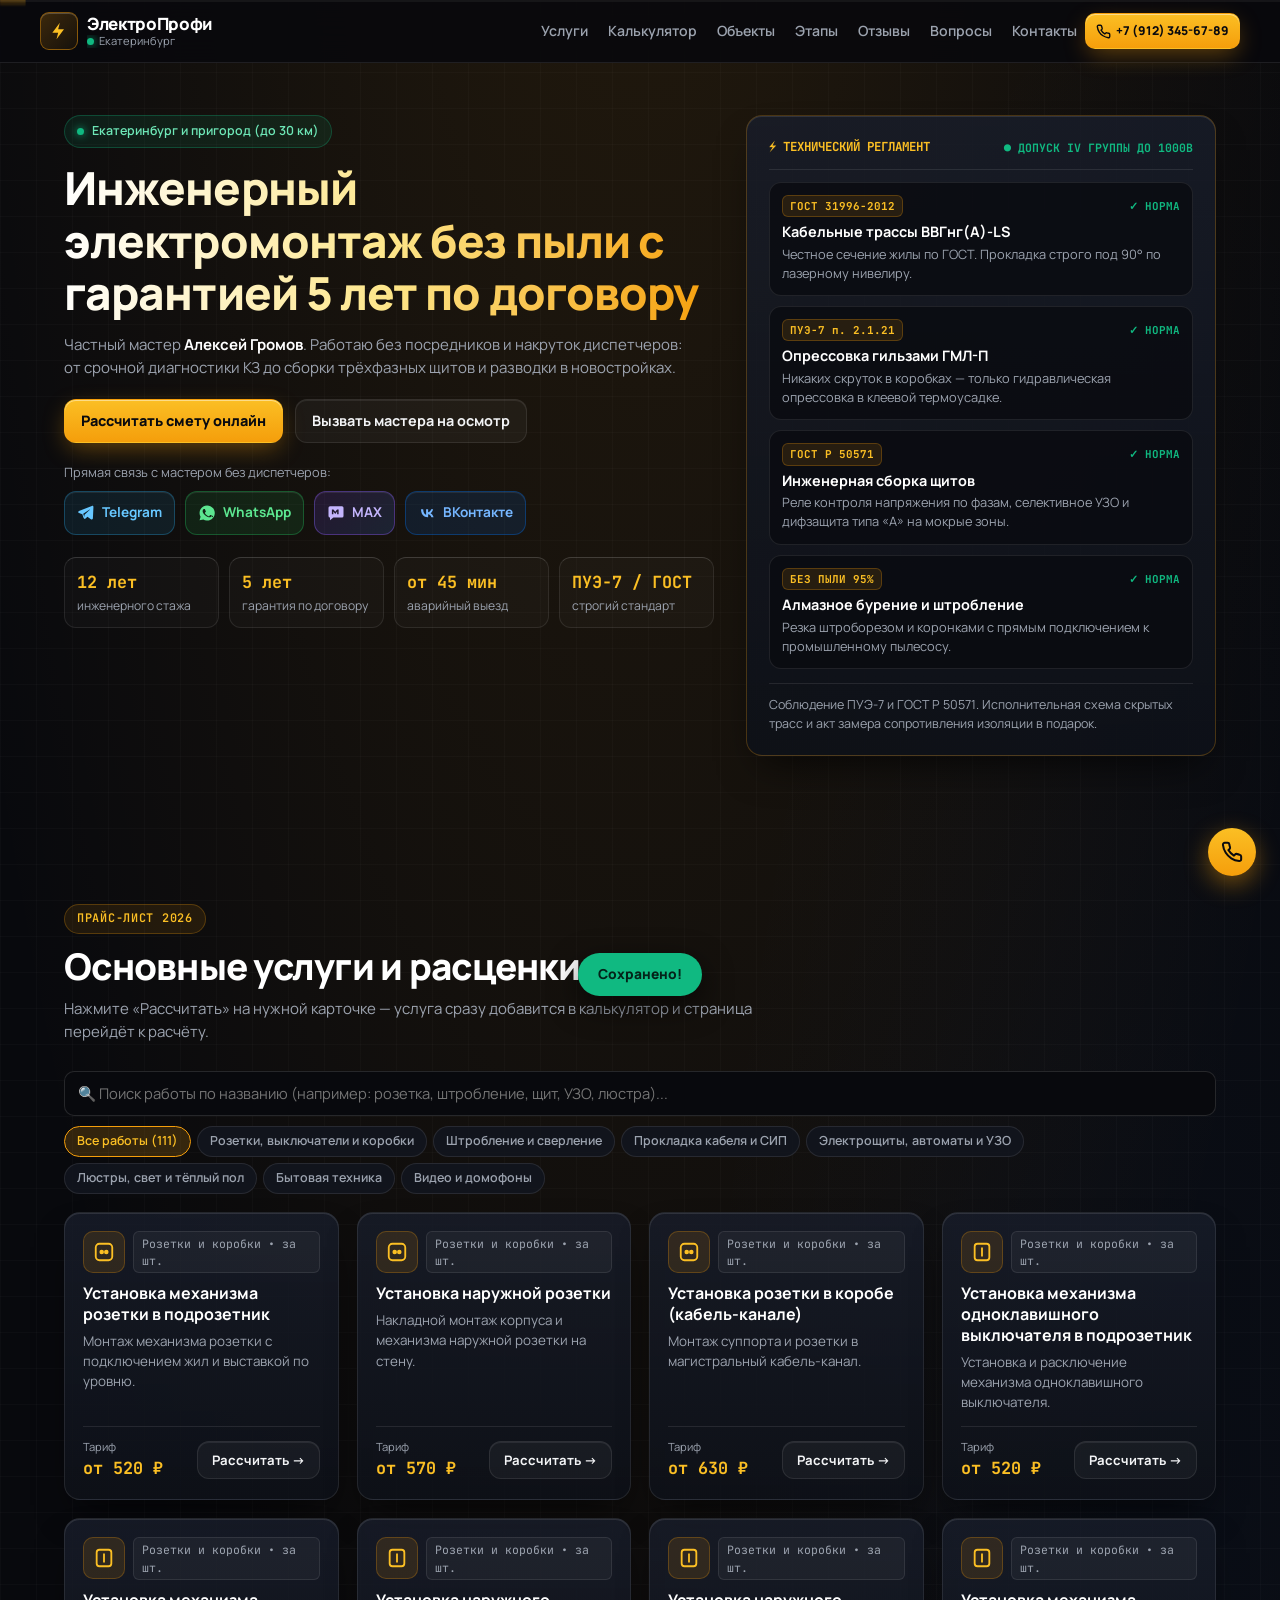
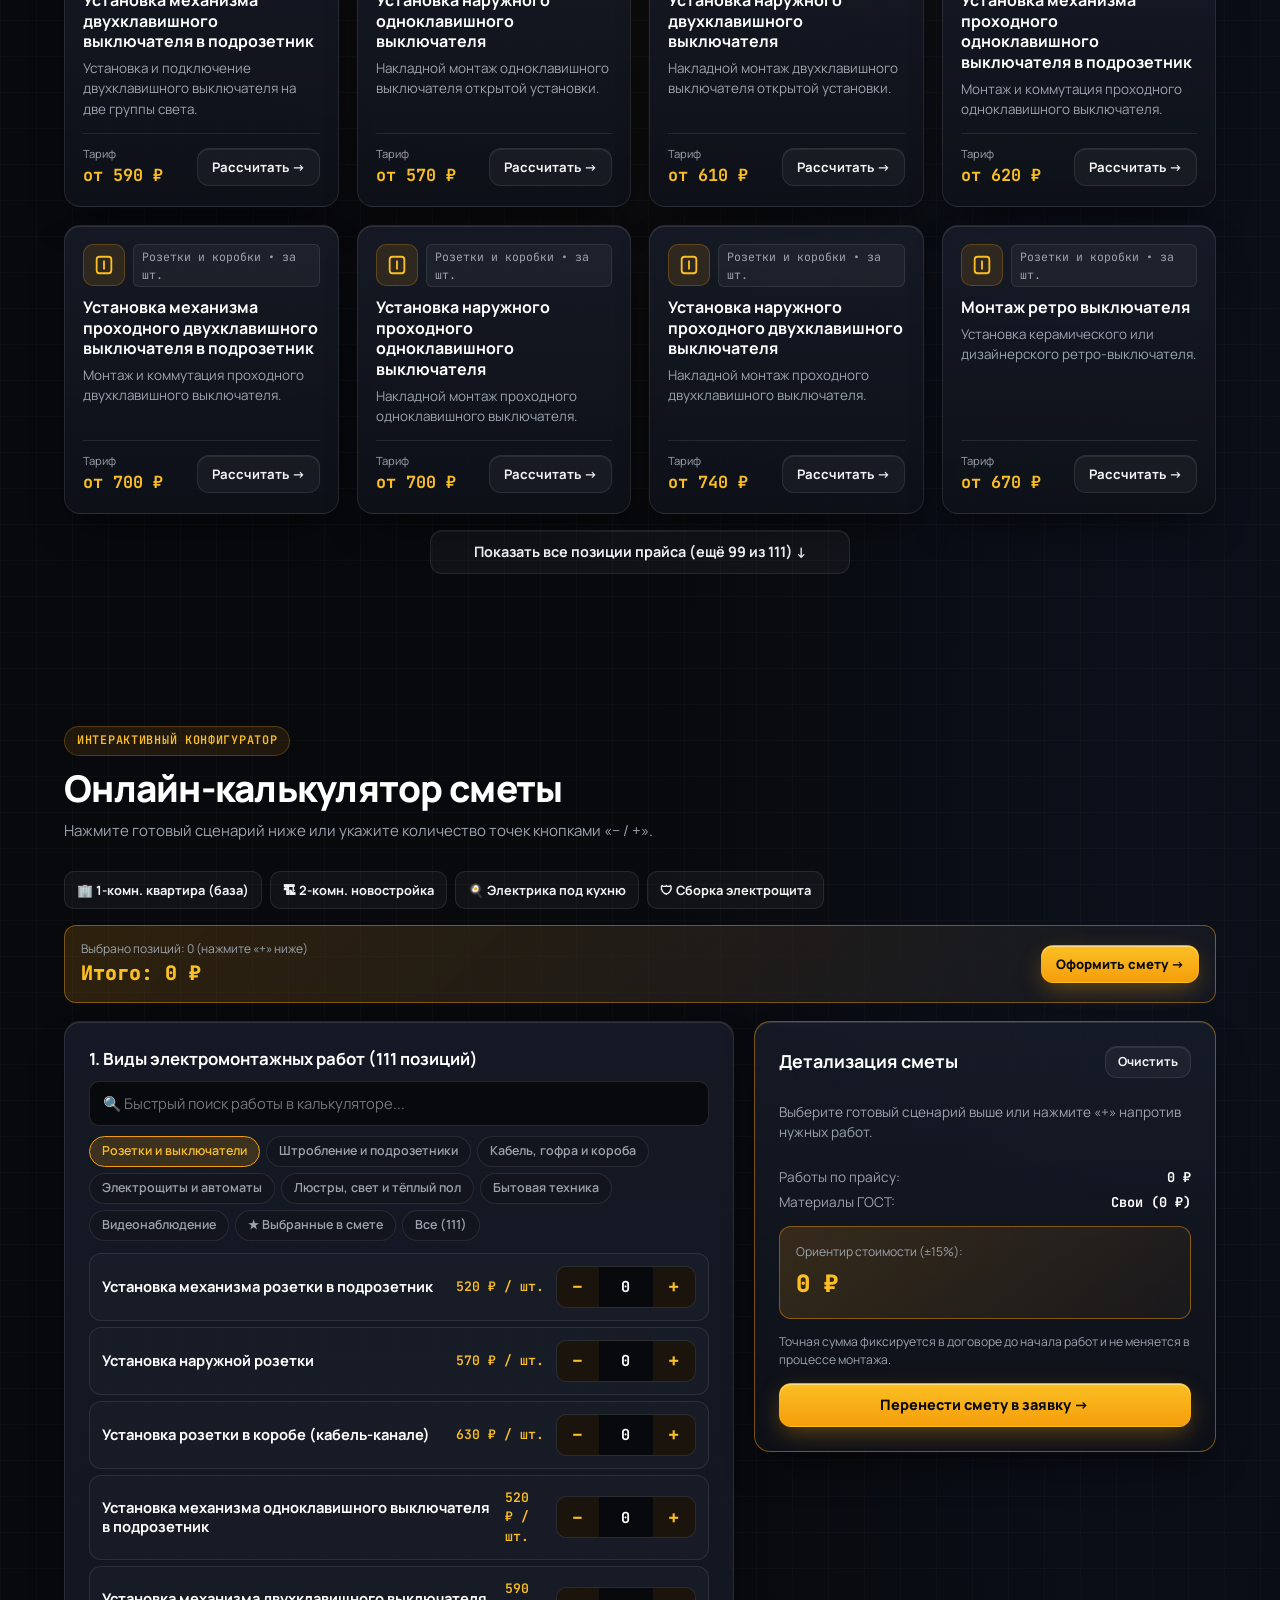
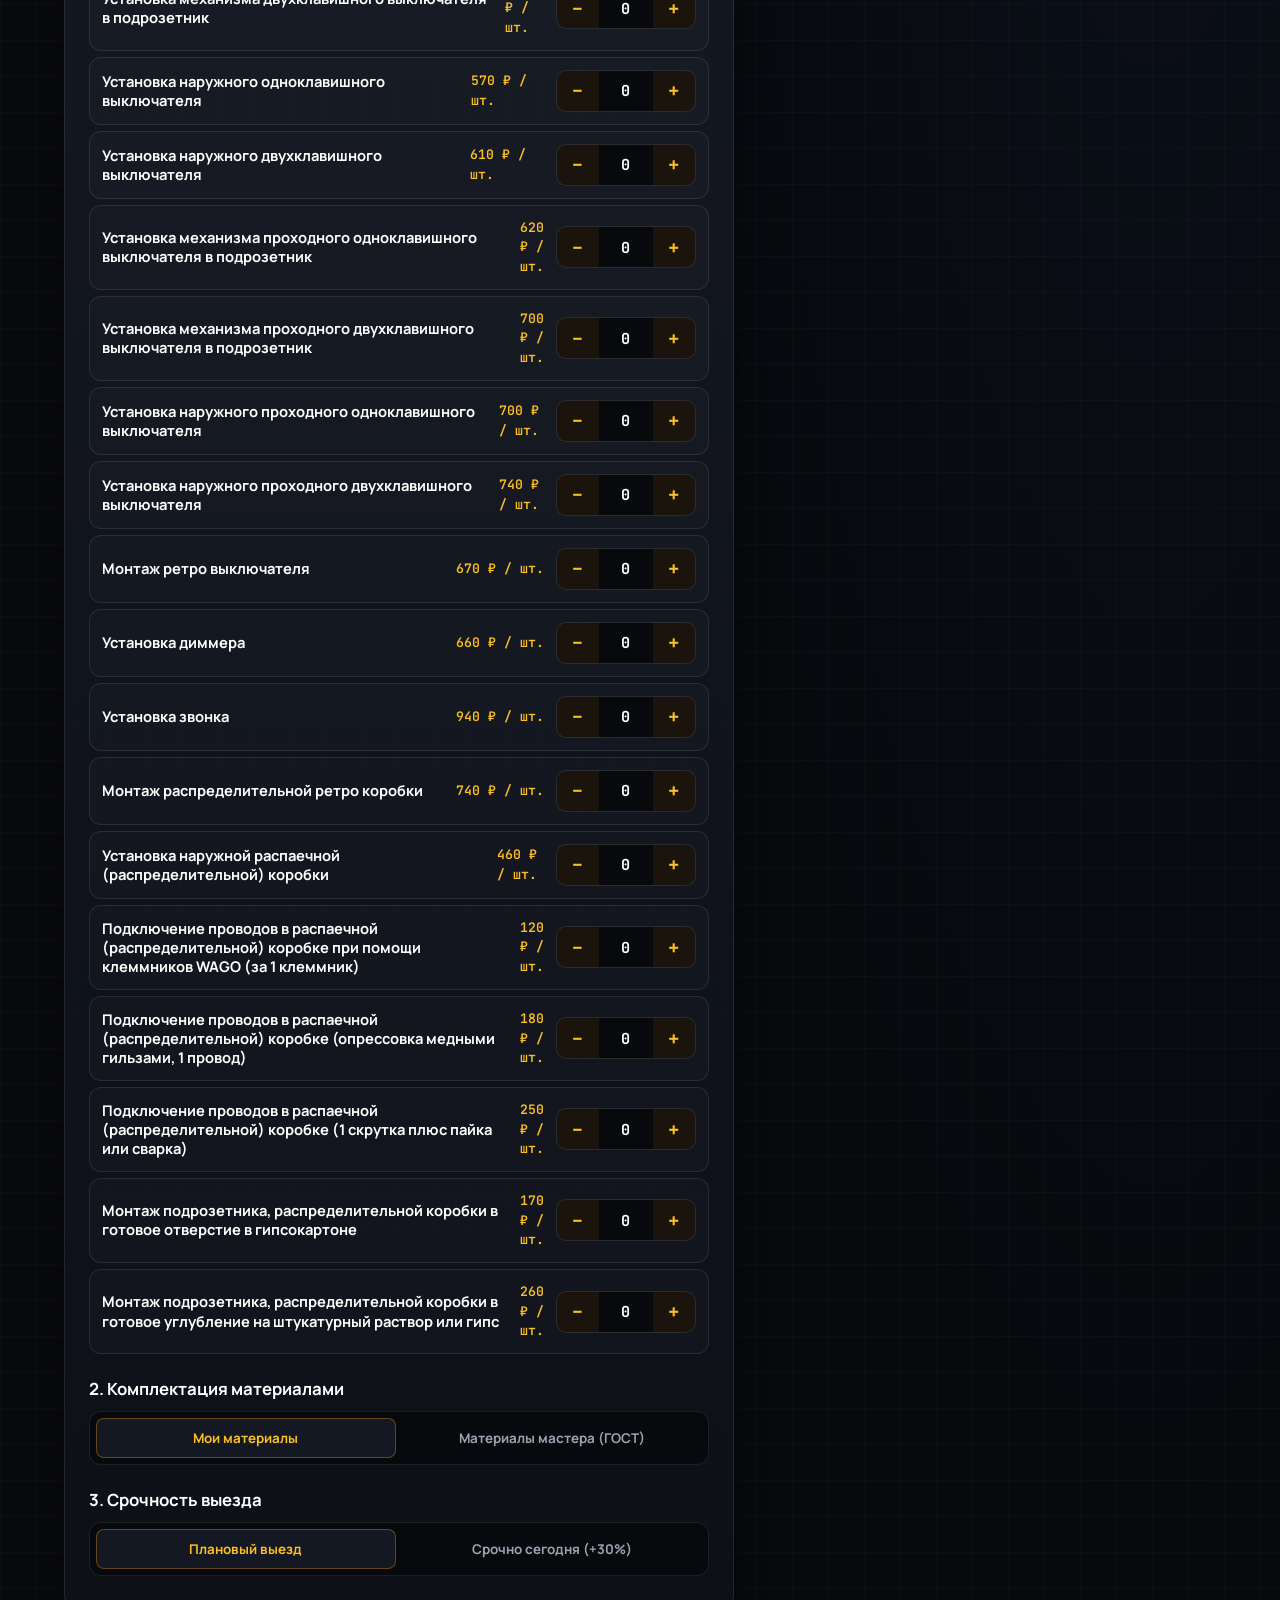
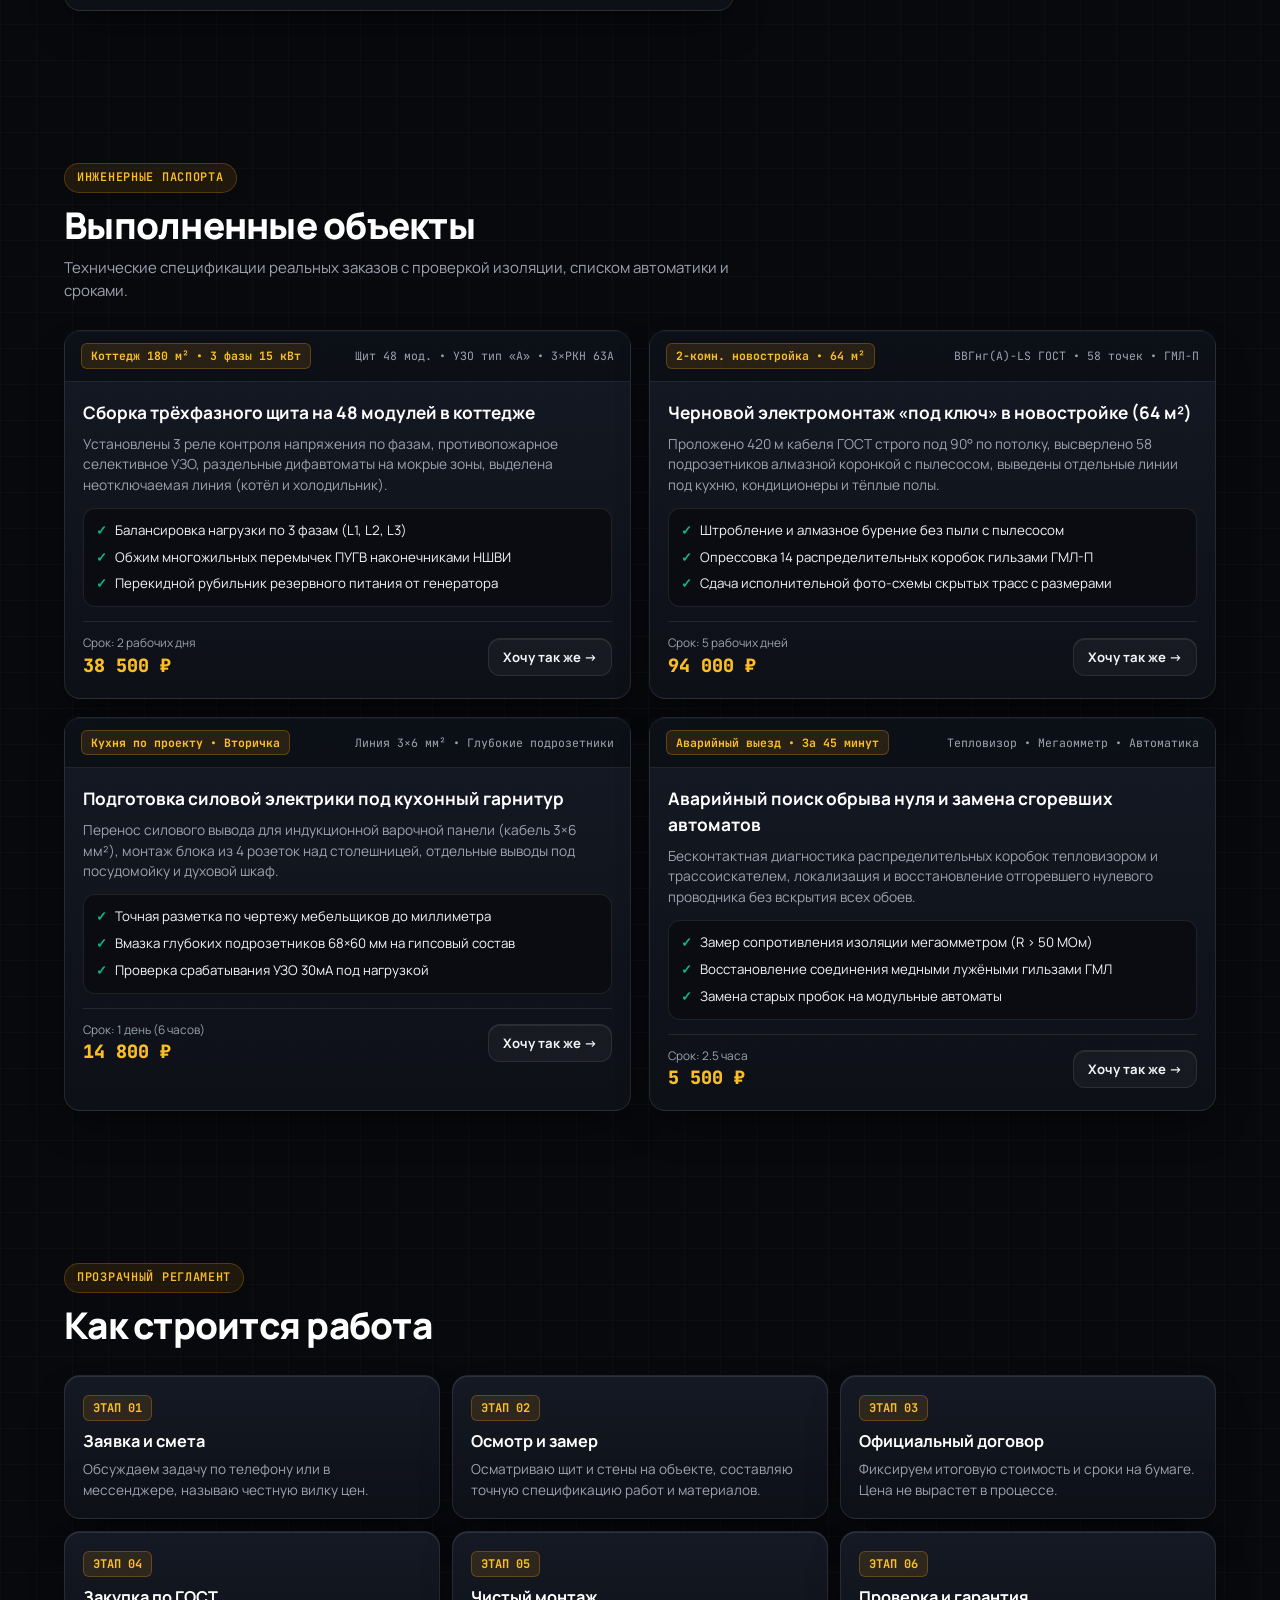
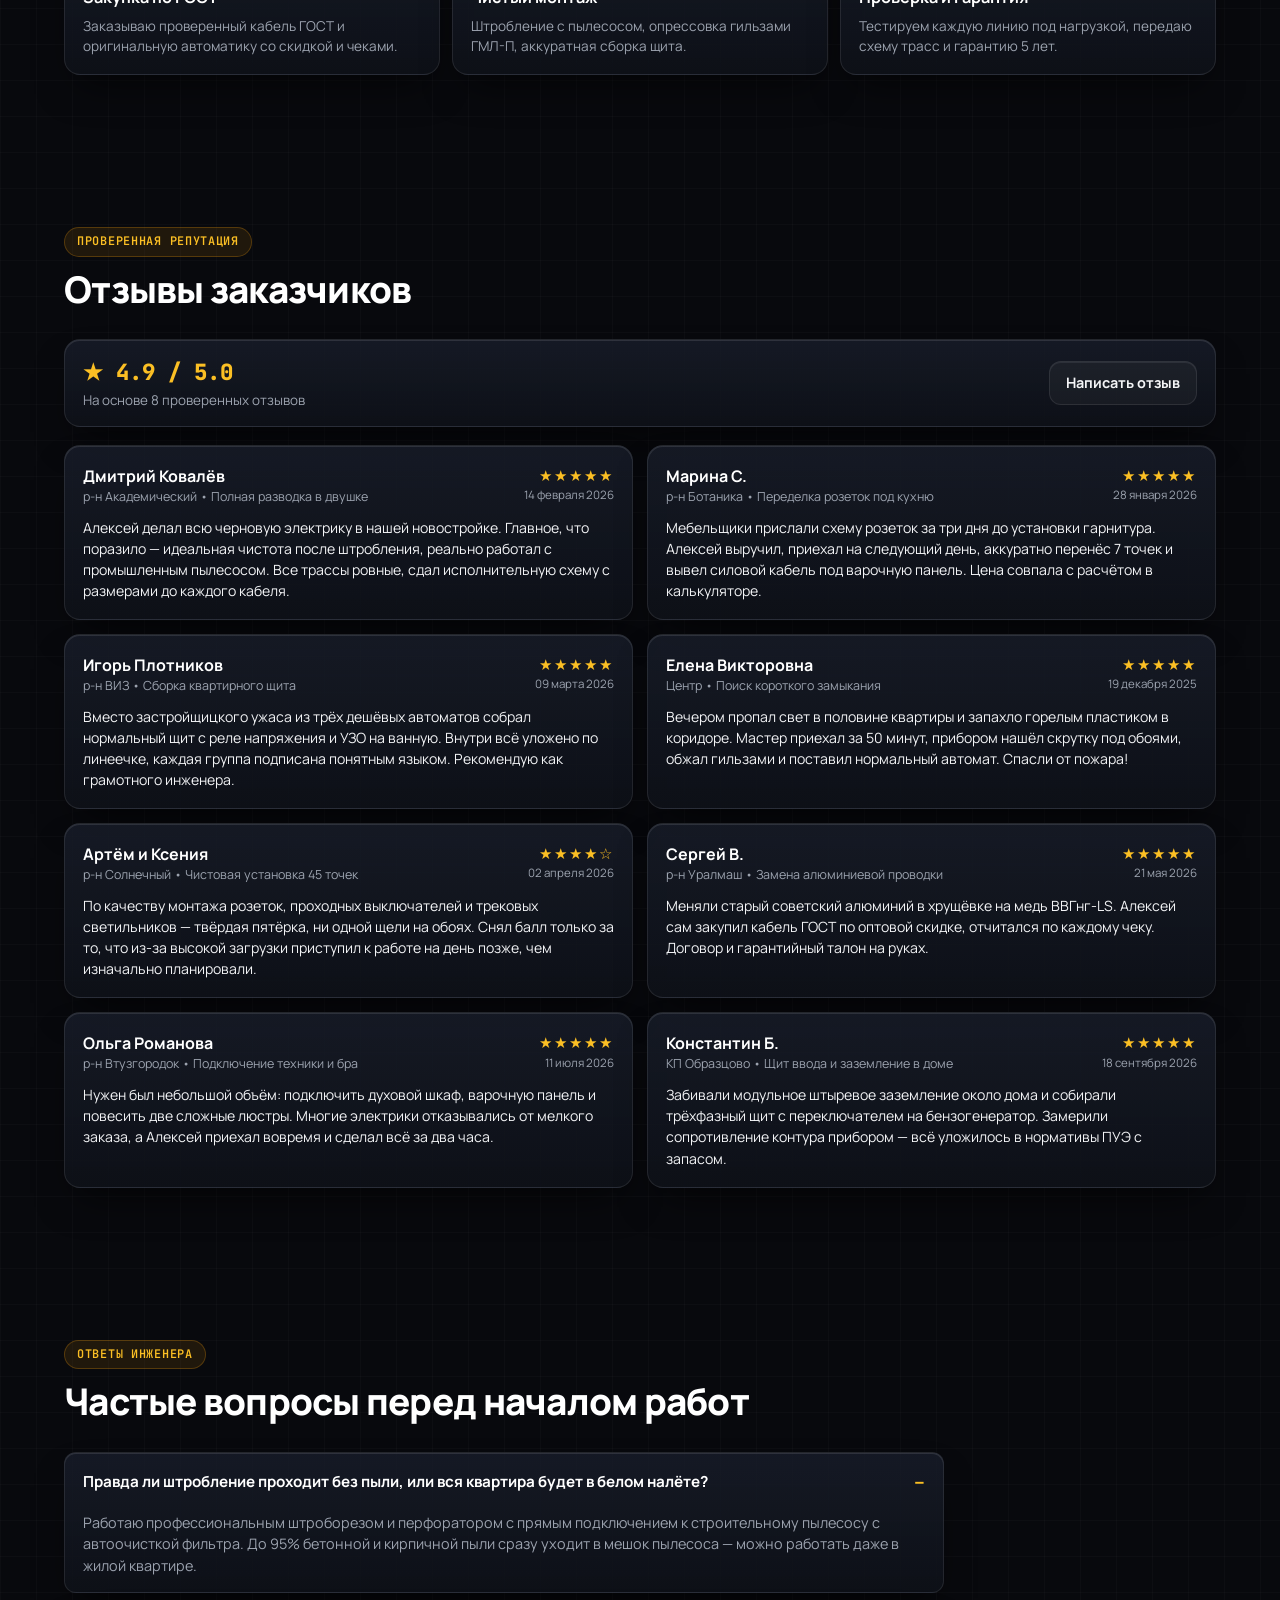
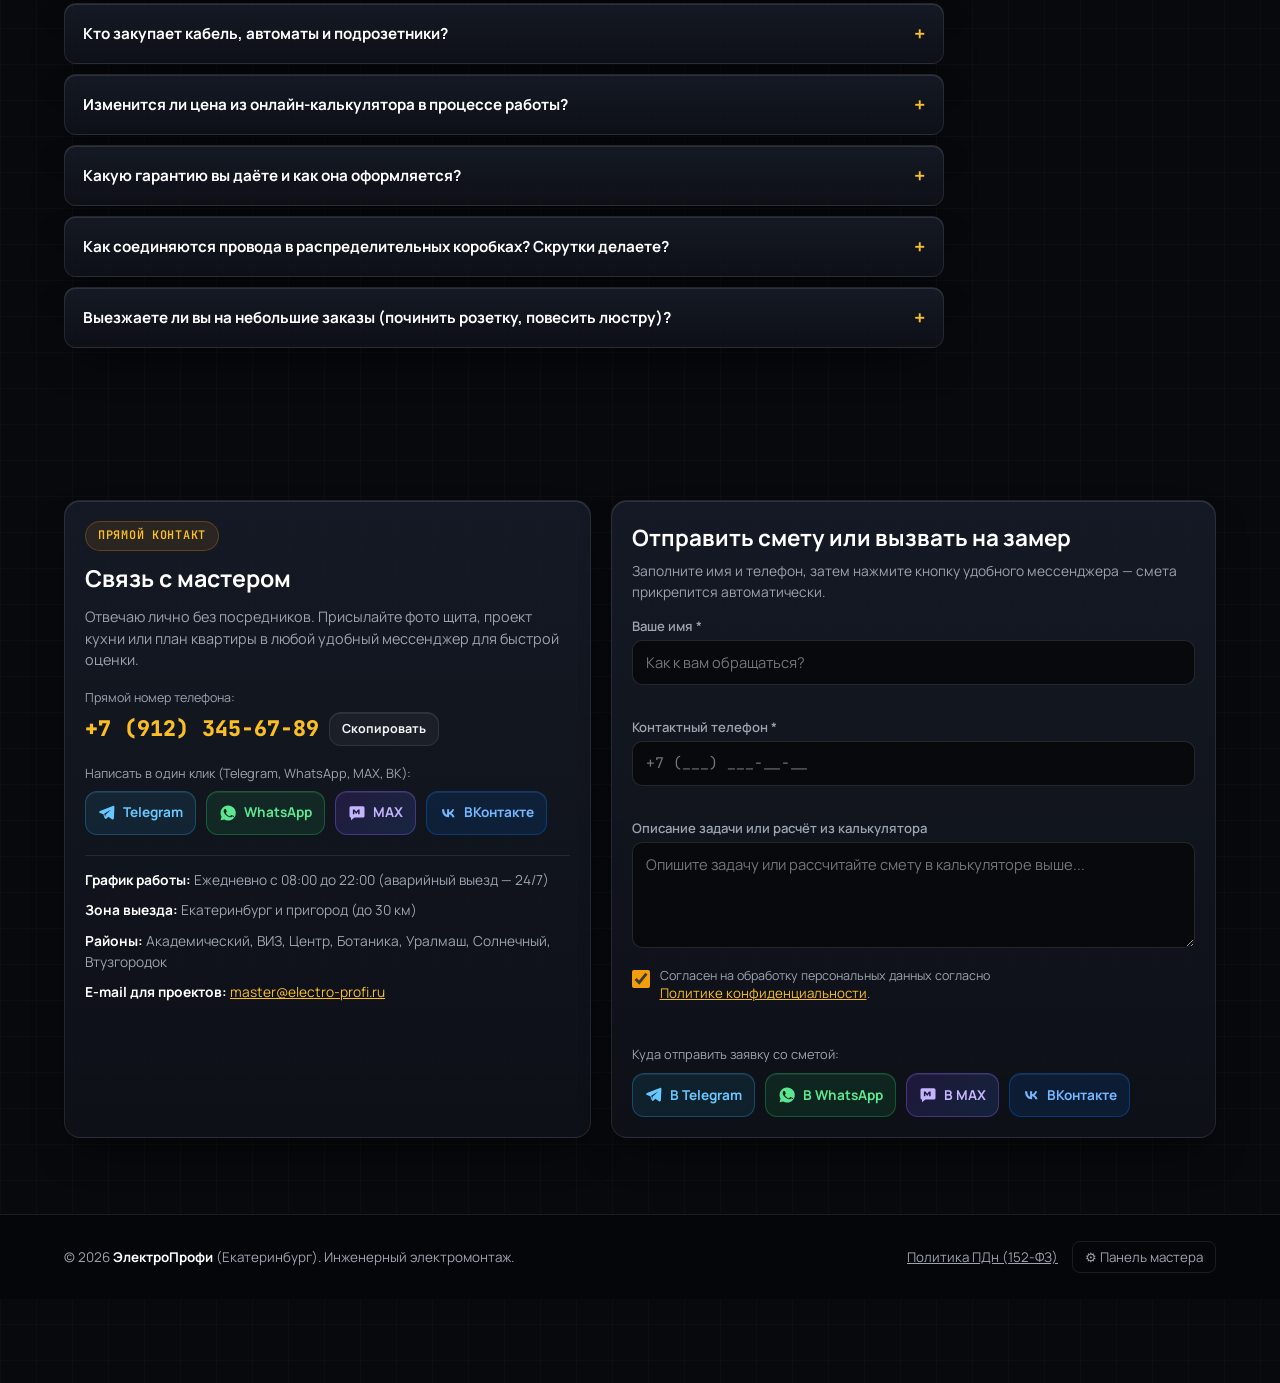
==== commit a41f6cd5: "Update index.html" ====
--- a/index.html
+++ b/index.html
@@ -2491,7 +2491,7 @@
         { id: 'r8', name: 'Константин Б.', district: 'КП Образцово', service: 'Щит ввода и заземление в доме', date: '18 сентября 2026', rating: 5, text: 'Забивали модульное штыревое заземление около дома и собирали трёхфазный щит с переключателем на бензогенератор. Замерили сопротивление контура прибором — всё уложилось в нормативы ПУЭ с запасом.', approved: true }
       ],
       faqs: [
-        { q: 'Правда ли штробление проходит без пыли, или вся квартира будет в белом налёте?', a: 'Работаю профессиональным штроборезом и алмазной дрелью с прямым подключением к строительному пылесосу с автоочисткой фильтра. До 95% бетонной и кирпичной пыли сразу уходит в мешок пылесоса — можно работать даже в жилой квартире.' },
+        { q: 'Правда ли штробление проходит без пыли, или вся квартира будет в белом налёте?', a: 'Работаю профессиональным штроборезом и перфоратором с прямым подключением к строительному пылесосу с автоочисткой фильтра. До 95% бетонной и кирпичной пыли сразу уходит в мешок пылесоса — можно работать даже в жилой квартире.' },
         { q: 'Кто закупает кабель, автоматы и подрозетники?', a: 'На ваш выбор. Вы можете купить материалы сами по моему списку, либо я закажу проверенный кабель строго по ГОСТ (не заниженное сечение ТУ) и оригинальную автоматику у профильных поставщиков со своей скидкой и предоставлю все чеки.' },
         { q: 'Изменится ли цена из онлайн-калькулятора в процессе работы?', a: 'Калькулятор считает по реальному прайсу с погрешностью ±15% на нюансы стен. Перед началом работ я фиксирую точную смету в договоре — в процессе монтажа стоимость не вырастет ни на рубль, если вы сами не добавите новые точки.' },
         { q: 'Какую гарантию вы даёте и как она оформляется?', a: 'Заключаем официальный письменный договор. На все электромонтажные работы и собранные щиты действует гарантия 5 лет. Также вы получаете фото-схему скрытых трасс проводки, чтобы при монтаже мебели не пробить кабель.' },
@@ -3340,7 +3340,7 @@
       setText('sum-total-range', rangeStr);
       setText('mob-dock-range', rangeStr);
 
-      // Обновляем верхнее табло калькулятора
+// Обновляем верхнее табло калькулятора
       setText('calc-top-count', summaryLines.length > 0 ? `Выбрано позиций в смете: ${summaryLines.length}` : 'Выбрано позиций: 0 (нажмите «+» ниже)');
       setText('calc-top-range', rawTotal > 0 ? `Ориентир: ${rangeStr}` : 'Итого: 0 ₽');
 
@@ -3351,11 +3351,18 @@
 
       calcState._formattedText = summaryLines.length > 0
         ? [
-            'Расчёт из онлайн-калькулятора:',
-            ...summaryLines.map(function (l) { return `• ${l.title} — ${formatRub(l.cost)}`; }),
-            calcState.urgent ? `• Срочный выезд (+${urgentPct}%): +${formatRub(urgentAdd)}` : null,
-            appliedMinOrder ? `• Учтён минимальный заказ: ${formatRub(minOrder)}` : null,
-            `Итого ориентир: ${rangeStr}`
+            '📋 ТАБЛИЦА РАСЧЁТОВ И ЗАДАЧ:',
+            '━━━━━━━━━━━━━━━━━━━━━━',
+            '№ | Наименование (кол-во) | Сумма',
+            '──────────────────────',
+            ...summaryLines.map(function (l, idx) {
+              return `${idx + 1}. ${l.title}\n   └ Сумма: ${formatRub(l.cost)}`;
+            }),
+            '──────────────────────',
+            calcState.urgent ? `+ Срочный выезд (+${urgentPct}%): +${formatRub(urgentAdd)}` : null,
+            appliedMinOrder ? `! Учтён минимальный заказ: ${formatRub(minOrder)}` : null,
+            `ИТОГО ОРИЕНТИР: ${rangeStr}`,
+            '━━━━━━━━━━━━━━━━━━━━━━'
           ].filter(Boolean).join('\n')
         : '';
     }
@@ -3363,7 +3370,7 @@
     function renderCases(cases) {
       const grid = document.getElementById('cases-grid');
       if (!grid) return;
-
+      
       grid.innerHTML = cases.map(function (c, idx) {
         const photoHtml = c.customPhoto
           ? `<div class="case-photo-box"><img src="${escapeHtml(c.customPhoto)}" alt="${escapeHtml(c.title)}" loading="lazy"></div>`
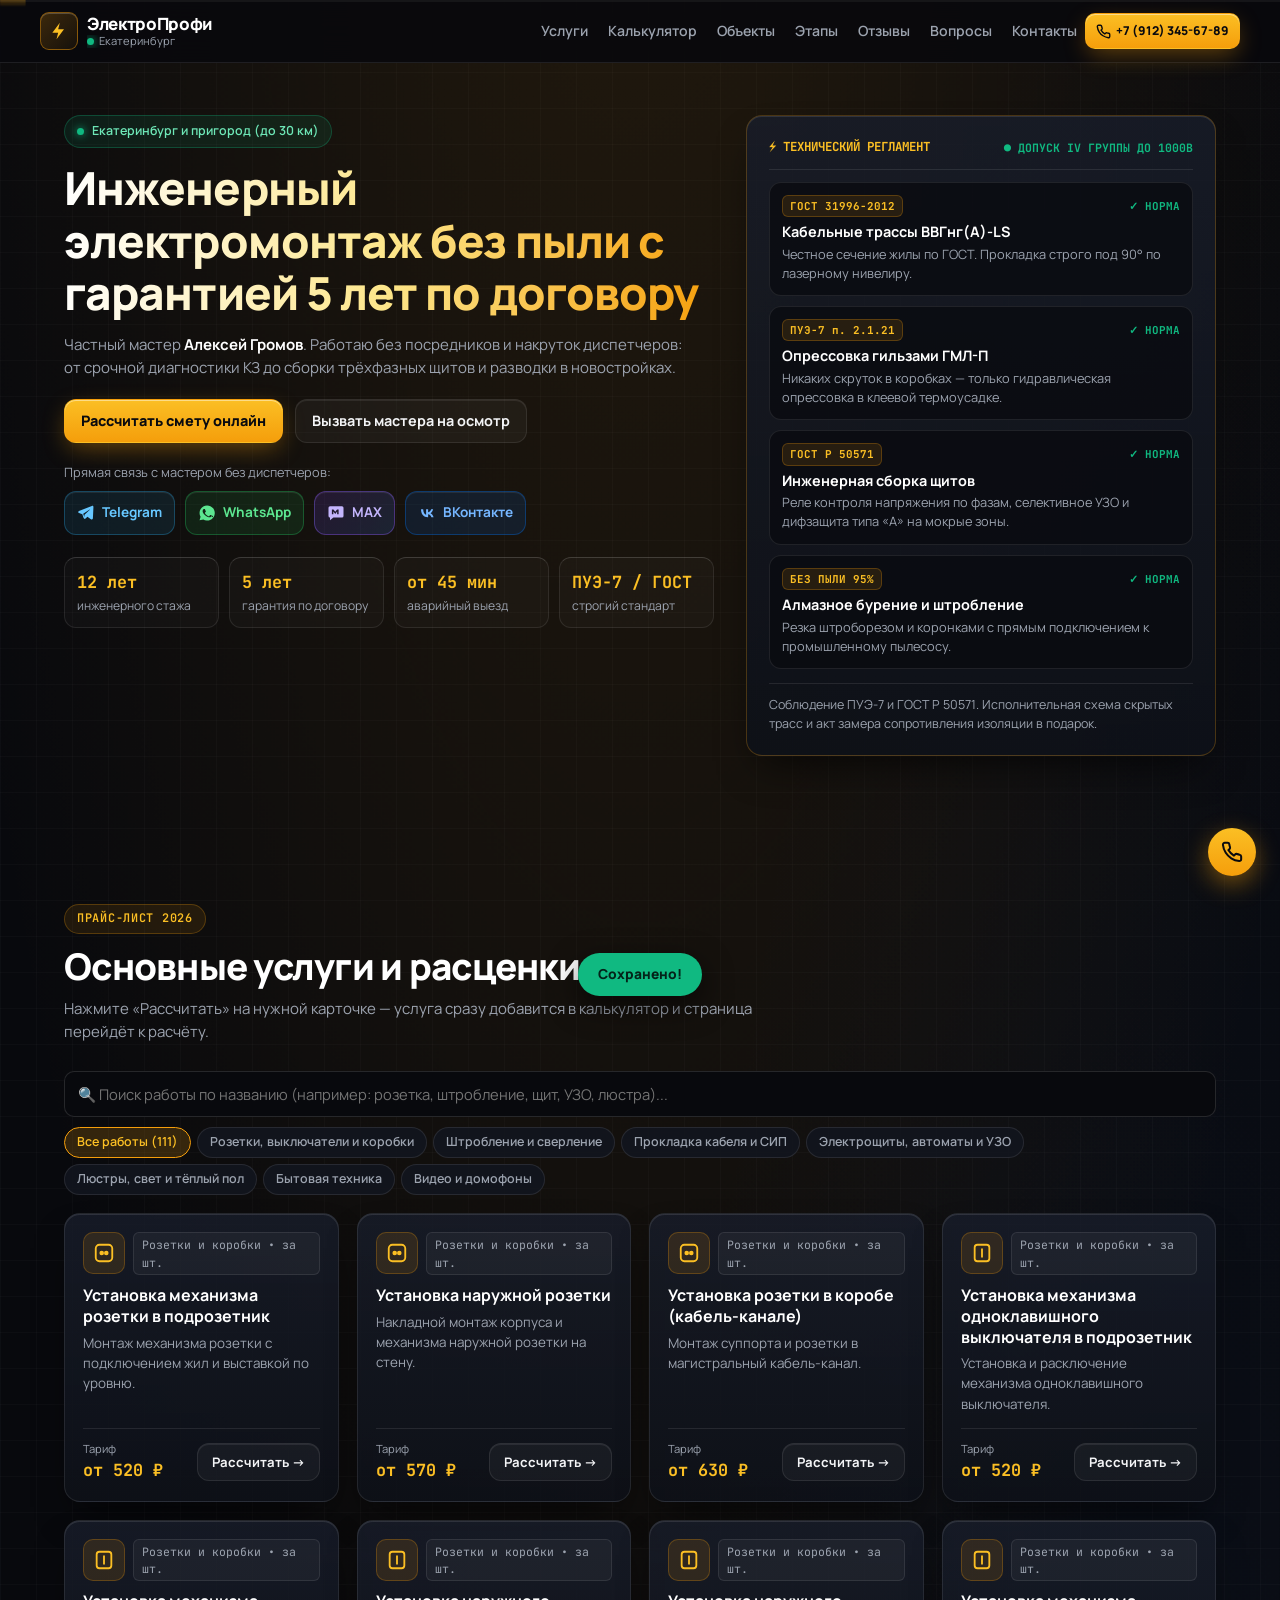
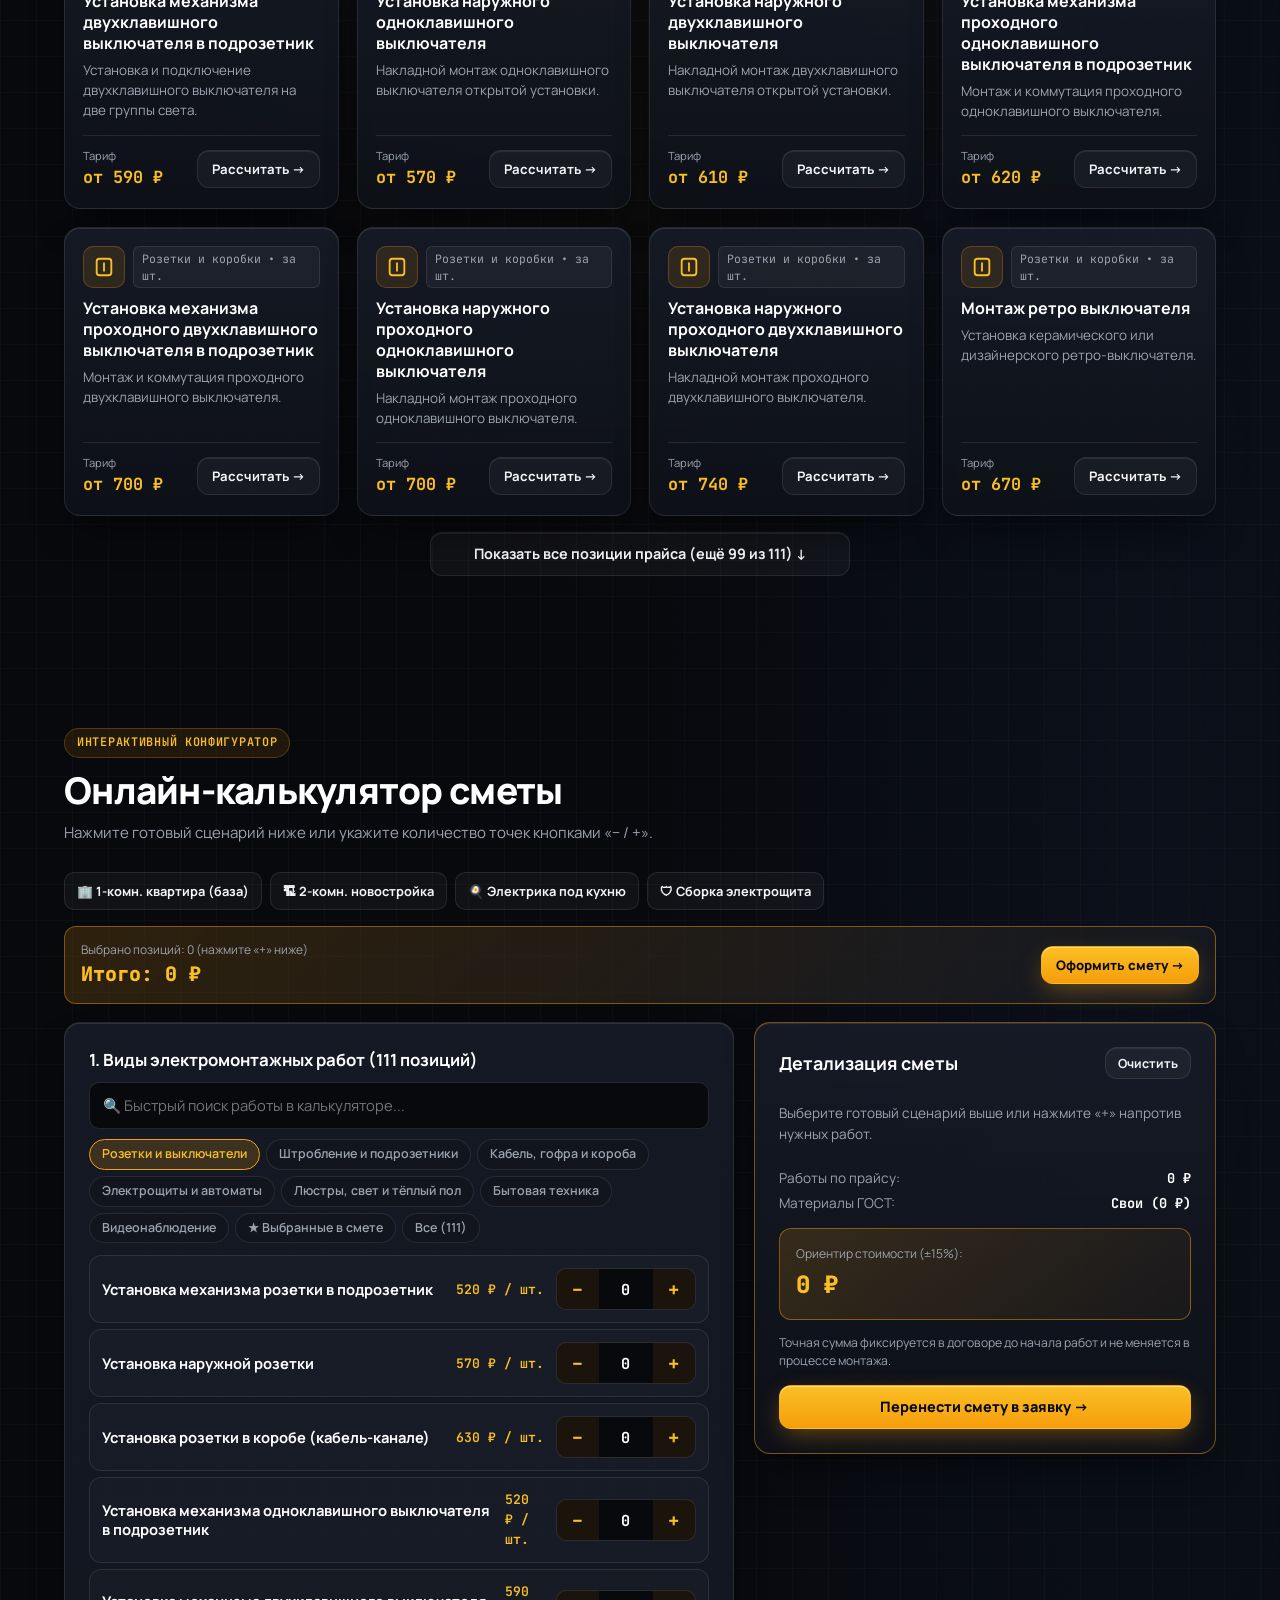
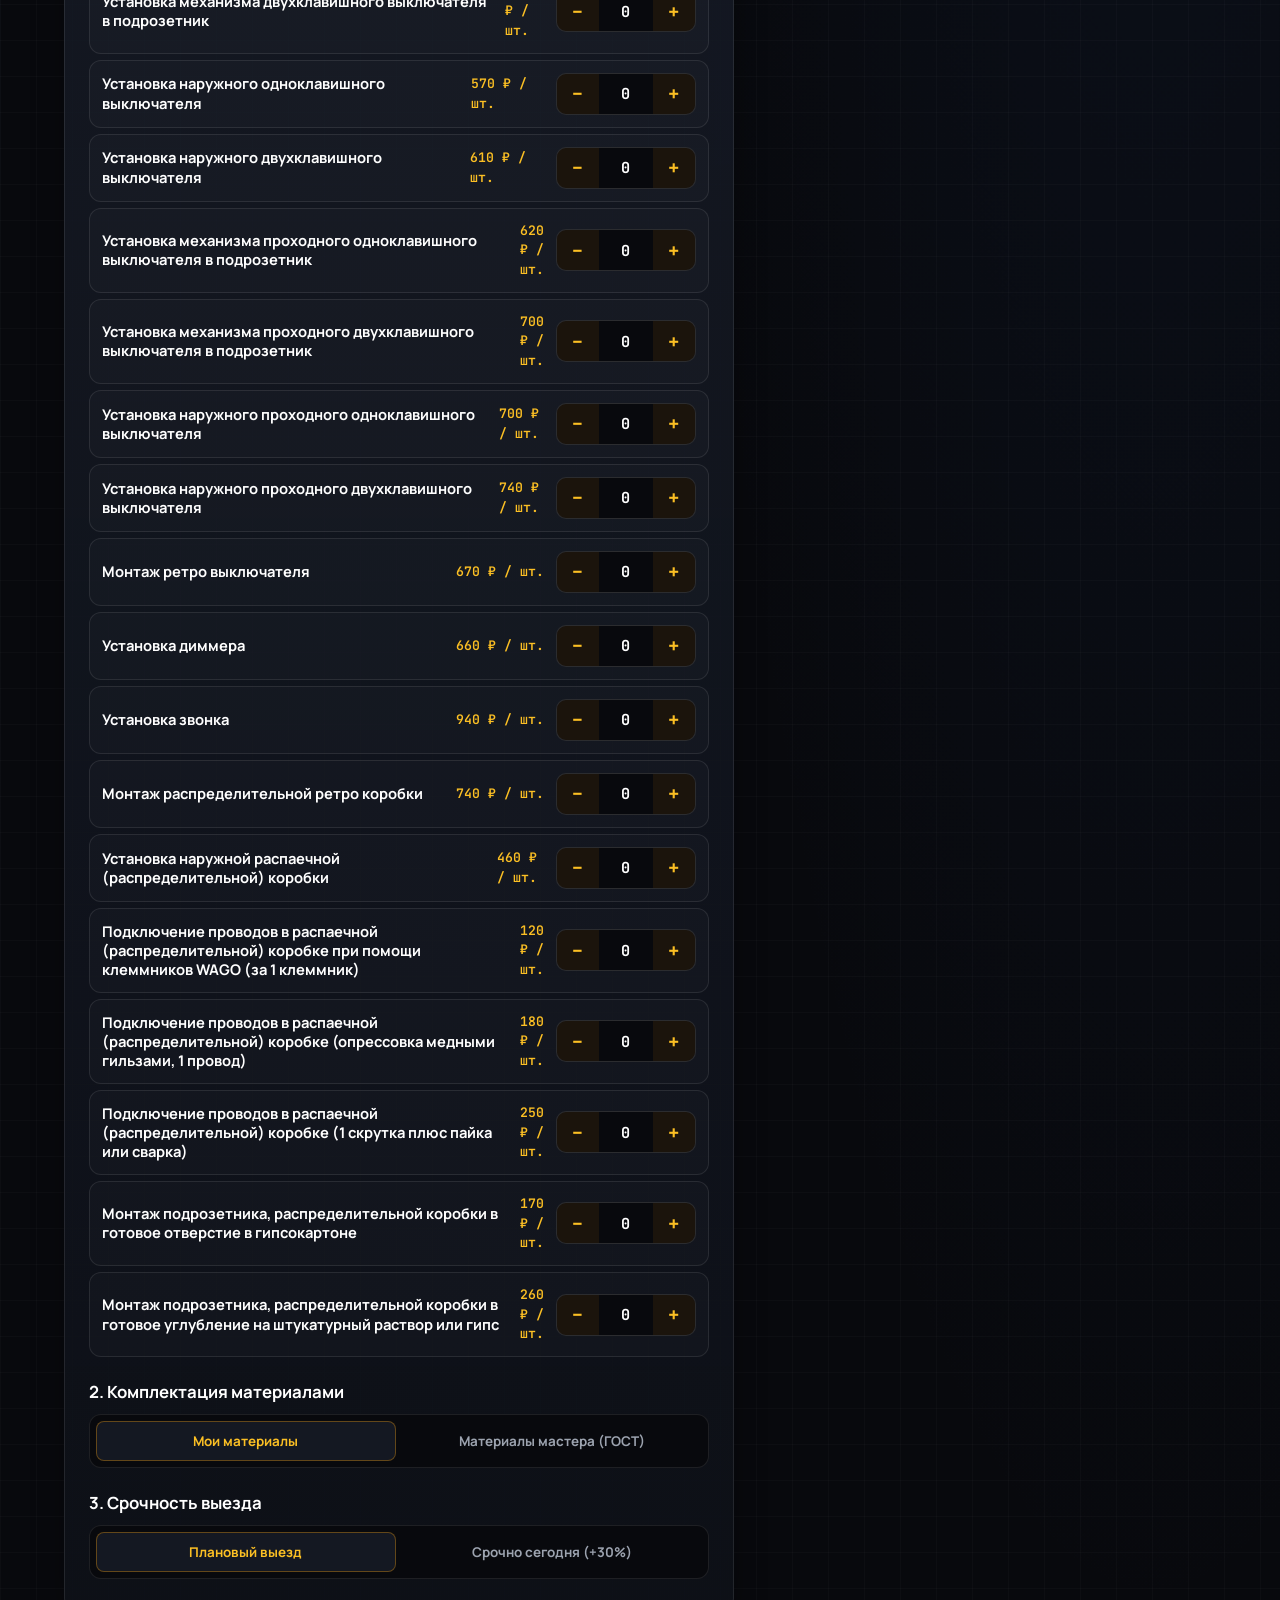
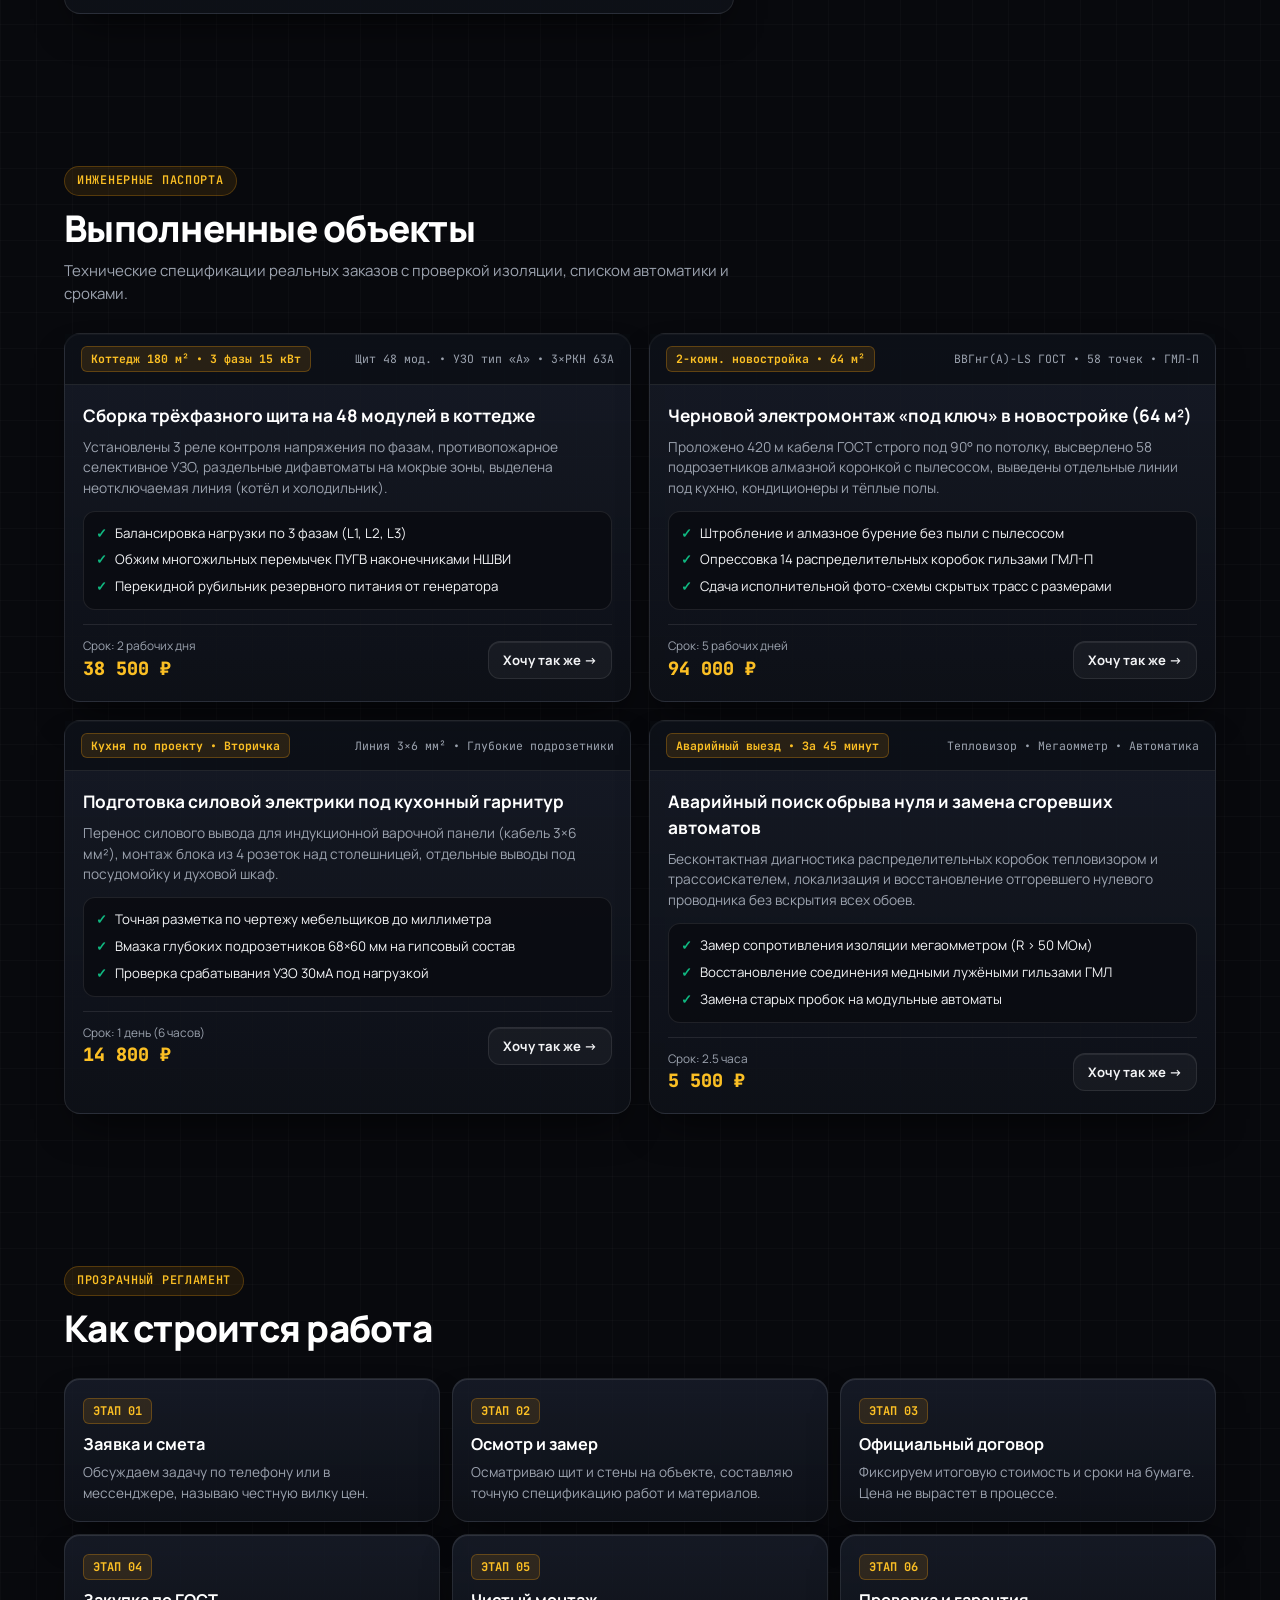
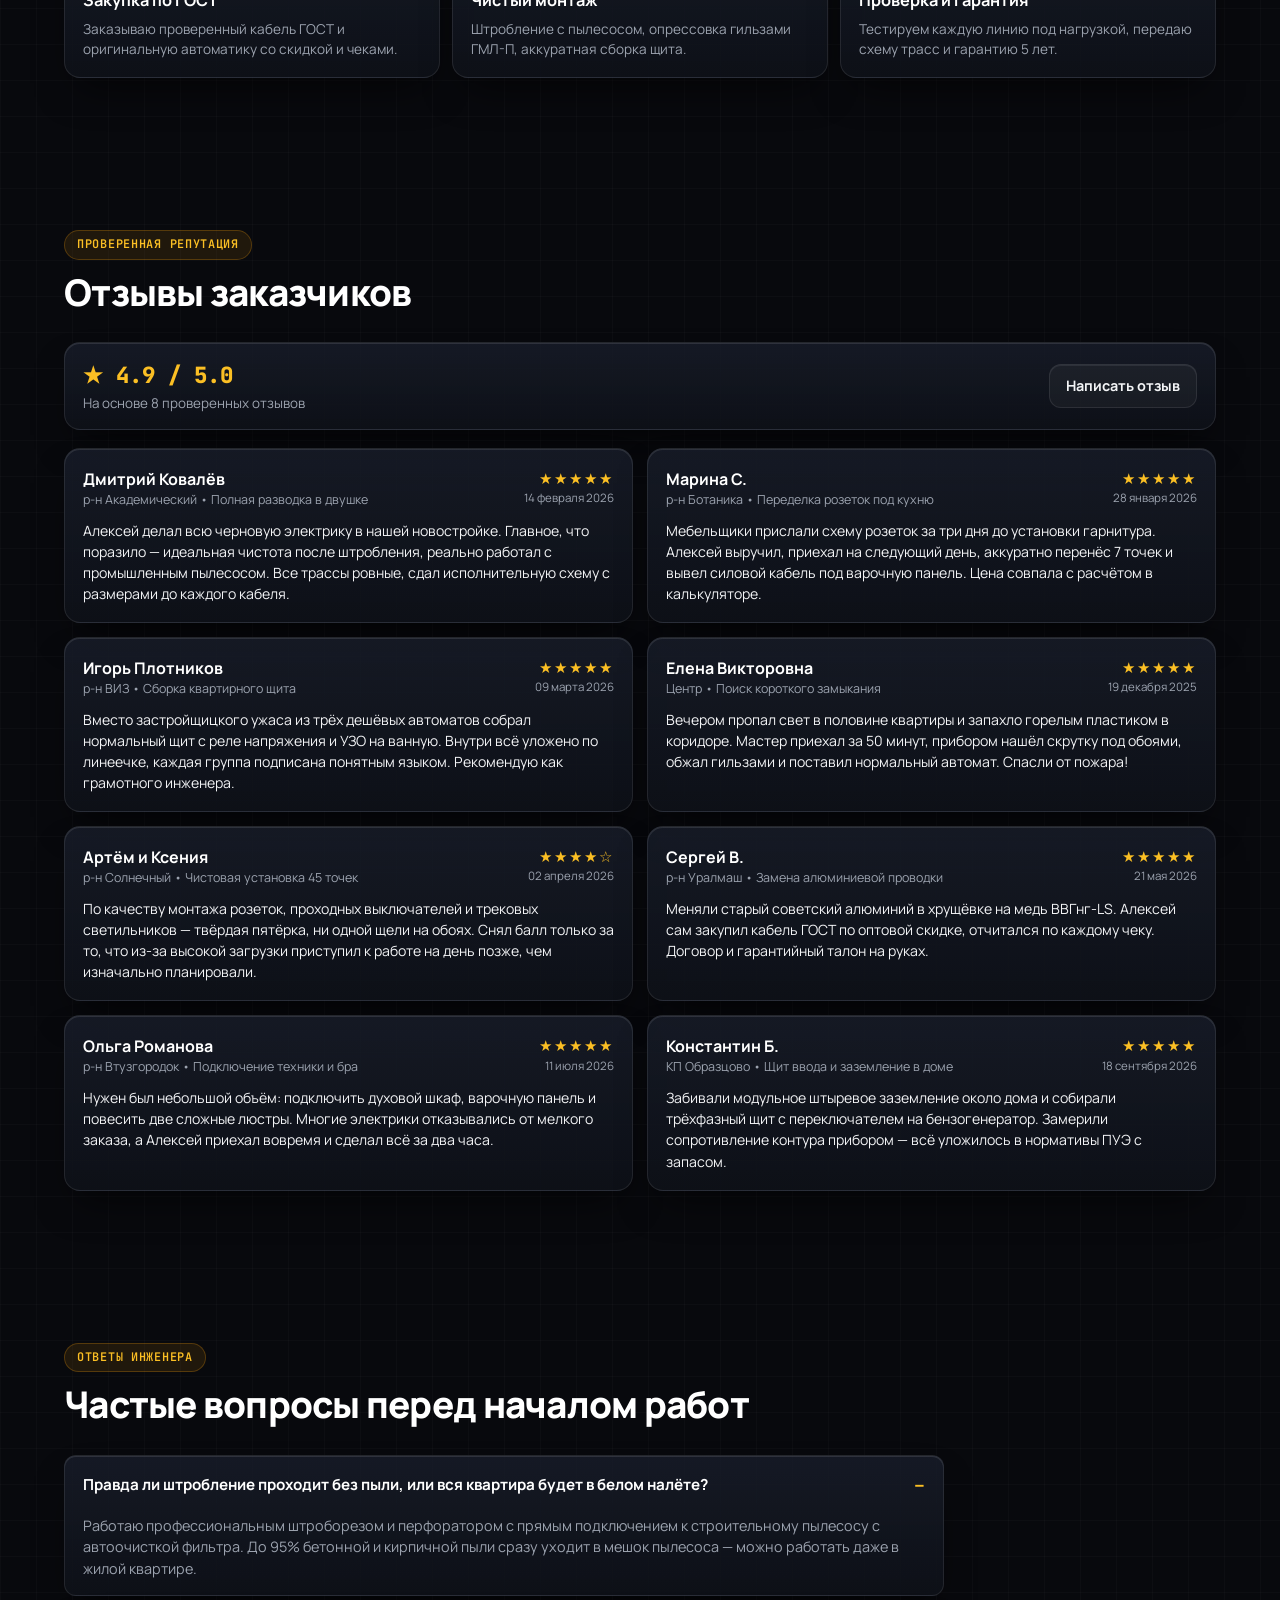
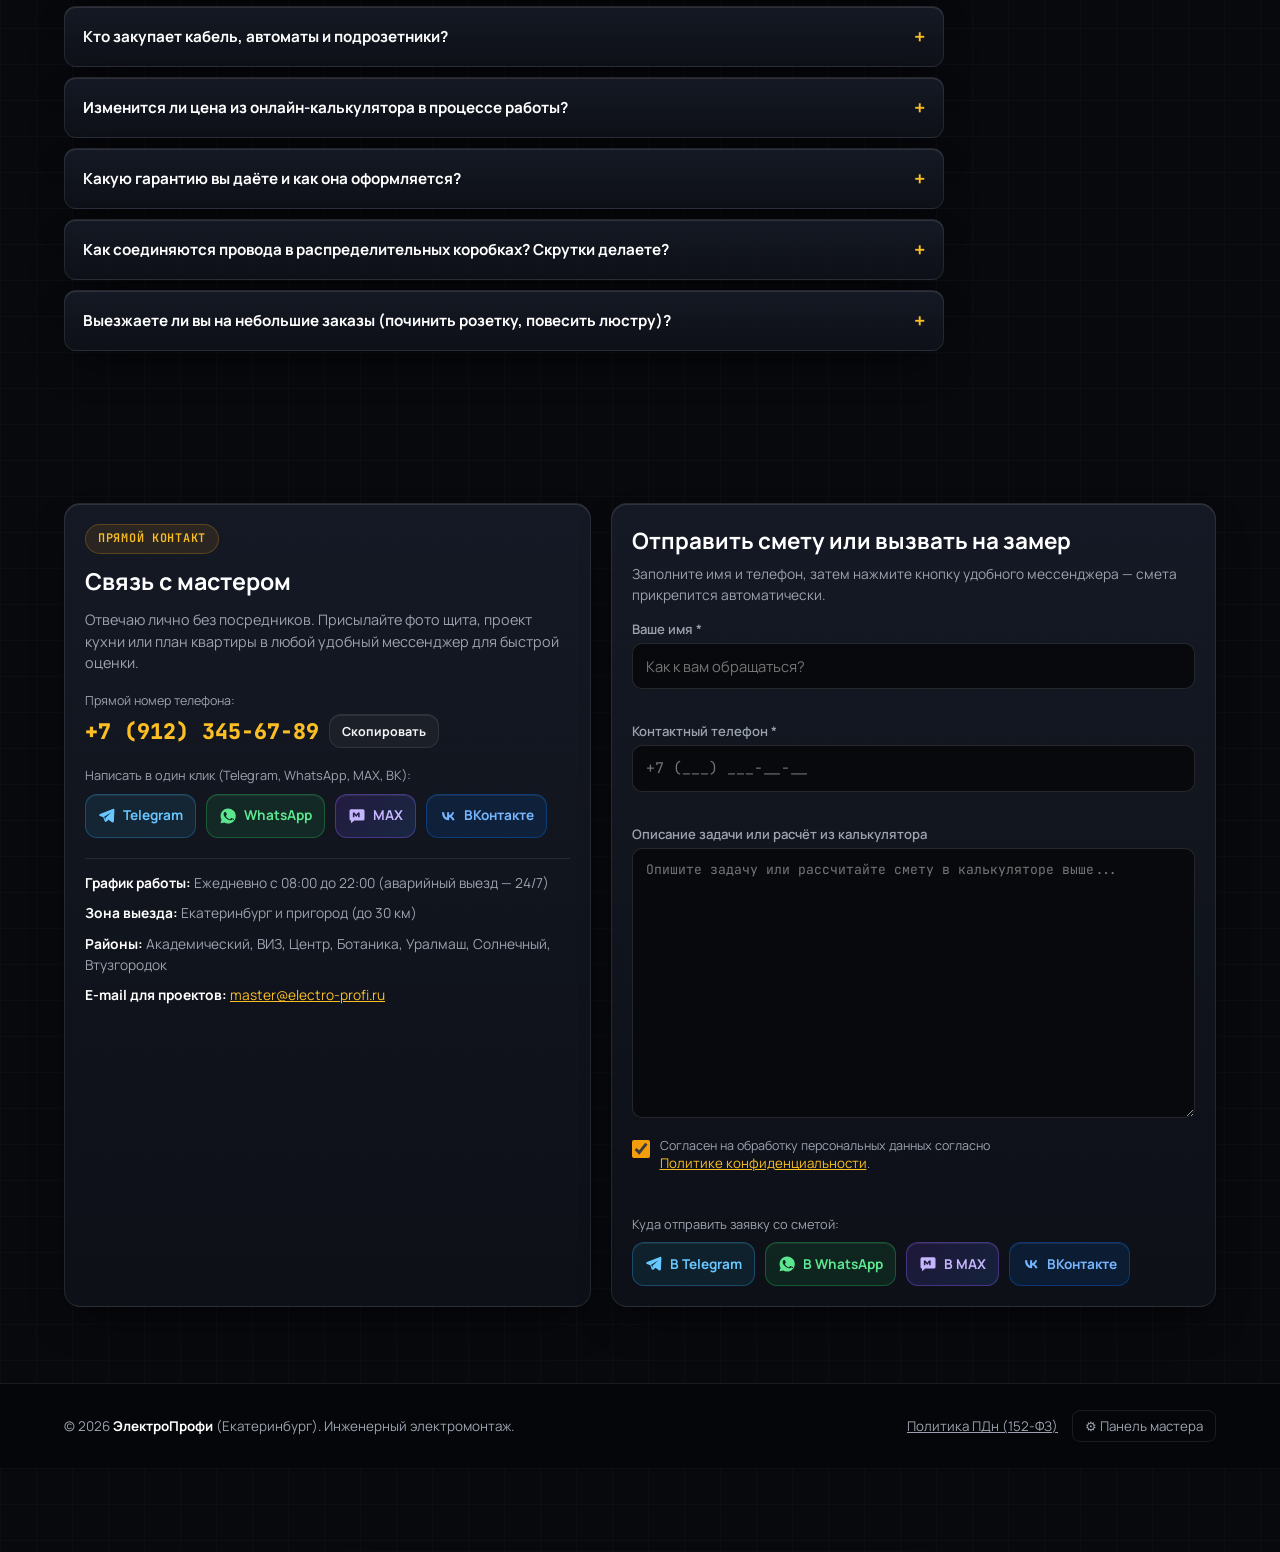
==== commit da13b0c5: "Add files via upload" ====
--- a/index.html
+++ b/index.html
@@ -1,4694 +1,4763 @@
-<!DOCTYPE html>
-<html lang="ru">
-<head>
-  <meta charset="UTF-8">
-  <meta name="viewport" content="width=device-width, initial-scale=1.0, maximum-scale=5.0">
-  <title id="page-title">Электромонтаж в г. Екатеринбург — Частный мастер ЭлектроПрофи</title>
-  <meta name="description" id="page-desc" content="Инженерный электромонтаж без пыли по ПУЭ-7 и ГОСТ Р 50571 с гарантией 5 лет по договору. Онлайн-калькулятор сметы.">
-  <meta property="og:title" id="og-title" content="Инженерный электромонтаж — ЭлектроПрофи">
-  <meta property="og:description" id="og-desc" content="Сборка электрощитов, замена проводки без пыли, расчёт сметы онлайн.">
-  <meta property="og:type" content="website">
-  <link rel="preconnect" href="https://fonts.googleapis.com">
-  <link rel="preconnect" href="https://fonts.gstatic.com" crossorigin>
-  <link href="https://fonts.googleapis.com/css2?family=JetBrains+Mono:wght@500;600;700&family=Manrope:wght@400;500;600;700;800&display=swap" rel="stylesheet">
-  <style>
-    /* ==========================================================================
-       Дизайн-система: «Obsidian & Warm Amber» (Dark Architectural Tech)
-       Полная адаптация под мобильные экраны (320px–1920px) без обрезания текста
-       ========================================================================== */
-    :root {
-      --bg-obsidian: #08090D;
-      --bg-surface: #0E1117;
-      --card-bg: rgba(20, 24, 34, 0.82);
-      --card-solid: #141822;
-      --card-inset: rgba(9, 11, 16, 0.78);
-      --border-subtle: rgba(255, 255, 255, 0.09);
-      --border-top-highlight: rgba(255, 255, 255, 0.16);
-      --border-amber: rgba(245, 158, 11, 0.45);
-      --amber: #F59E0B;
-      --amber-bright: #FBBF24;
-      --amber-glow: rgba(245, 158, 11, 0.16);
-      --emerald: #10B981;
-      --danger: #EF4444;
-      --text-main: #F3F4F6;
-      --text-secondary: #9CA3AF;
-      --text-muted: #6B7280;
-      --radius-lg: 16px;
-      --radius-md: 12px;
-      --radius-sm: 8px;
-      --shadow-card: 0 20px 40px -15px rgba(0, 0, 0, 0.7), inset 0 1px 0 rgba(255, 255, 255, 0.11);
-      --font-sans: 'Manrope', -apple-system, BlinkMacSystemFont, 'Segoe UI', Roboto, sans-serif;
-      --font-mono: 'JetBrains Mono', monospace;
-    }
-
-    *, *::before, *::after {
-      box-sizing: border-box;
-      margin: 0;
-      padding: 0;
-    }
-
-    html {
-      scroll-behavior: smooth;
-      font-size: 16px;
-      background-color: var(--bg-obsidian);
-      color: var(--text-main);
-      font-family: var(--font-sans);
-      line-height: 1.5;
-      -webkit-text-size-adjust: 100%;
-      overflow-x: hidden;
-    }
-
-    body {
-      min-height: 100vh;
-      background-color: var(--bg-obsidian);
-      background-image:
-        radial-gradient(ellipse 85% 45% at 50% -8%, rgba(245, 158, 11, 0.13), transparent 70%),
-        radial-gradient(ellipse 60% 40% at 90% 25%, rgba(59, 130, 246, 0.06), transparent 65%),
-        linear-gradient(to right, rgba(255, 255, 255, 0.018) 1px, transparent 1px),
-        linear-gradient(to bottom, rgba(255, 255, 255, 0.018) 1px, transparent 1px);
-      background-size: 100% 100%, 100% 100%, 36px 36px, 36px 36px;
-      color: var(--text-main);
-      position: relative;
-      overflow-x: hidden;
-      padding-bottom: 84px;
-      word-wrap: break-word;
-      overflow-wrap: break-word;
-    }
-
-    /* Лазерная линия прогресса чтения сверху экрана */
-    .scroll-laser {
-      position: fixed;
-      top: 0;
-      left: 0;
-      right: 0;
-      height: 2px;
-      z-index: 950;
-      background: rgba(255, 255, 255, 0.05);
-      pointer-events: none;
-    }
-
-    .scroll-laser-bar {
-      height: 100%;
-      width: 100%;
-      background: linear-gradient(90deg, var(--amber), var(--amber-bright));
-      box-shadow: 0 0 12px var(--amber);
-      transform-origin: left center;
-      transform: scaleX(0.02);
-    }
-
-    .container {
-      width: 100%;
-      max-width: 1200px;
-      margin: 0 auto;
-      padding: 0 14px;
-      position: relative;
-      z-index: 2;
-    }
-
-    @media (min-width: 640px) {
-      .container { padding: 0 24px; }
-    }
-
-    section {
-      padding: 48px 0;
-    }
-
-    @media (min-width: 768px) {
-      section { padding: 76px 0; }
-    }
-
-    .section-head {
-      margin-bottom: 28px;
-      max-width: 700px;
-    }
-
-    .section-eyebrow {
-      display: inline-flex;
-      align-items: center;
-      gap: 8px;
-      font-family: var(--font-mono);
-      font-size: 0.74rem;
-      font-weight: 600;
-      text-transform: uppercase;
-      letter-spacing: 0.06em;
-      color: var(--amber-bright);
-      background: rgba(245, 158, 11, 0.1);
-      border: 1px solid rgba(245, 158, 11, 0.25);
-      padding: 5px 12px;
-      border-radius: 99px;
-      margin-bottom: 10px;
-      max-width: 100%;
-    }
-
-    .section-title {
-      font-size: clamp(1.45rem, 4.5vw, 2.3rem);
-      font-weight: 800;
-      letter-spacing: -0.02em;
-      line-height: 1.2;
-      margin-bottom: 10px;
-      color: #FFFFFF;
-    }
-
-    .section-subtitle {
-      color: var(--text-secondary);
-      font-size: 0.94rem;
-    }
-
-    a, button, input, textarea, select {
-      font-family: inherit;
-      color: inherit;
-    }
-
-    :focus-visible {
-      outline: 2px solid var(--amber-bright);
-      outline-offset: 2px;
-    }
-
-    .num-mono {
-      font-family: var(--font-mono);
-      font-variant-numeric: tabular-nums;
-    }
-
-    .is-hidden {
-      display: none !important;
-    }
-
-    /* ==========================================================================
-       Кнопки — без white-space: nowrap, чтобы текст никогда не обрезался на мобильном
-       ========================================================================== */
-    .btn {
-      display: inline-flex;
-      align-items: center;
-      justify-content: center;
-      gap: 8px;
-      min-height: 44px;
-      padding: 10px 16px;
-      border-radius: var(--radius-md);
-      font-weight: 700;
-      font-size: 0.9rem;
-      line-height: 1.25;
-      text-align: center;
-      text-decoration: none;
-      border: 1px solid transparent;
-      cursor: pointer;
-      transition: transform 0.16s ease, box-shadow 0.16s ease, background 0.16s ease, border-color 0.16s ease;
-      user-select: none;
-      white-space: normal;
-      word-break: break-word;
-      max-width: 100%;
-    }
-
-    .btn:active { transform: scale(0.98); }
-
-    .btn-primary {
-      background: linear-gradient(180deg, var(--amber-bright) 0%, var(--amber) 100%);
-      color: #090A0F;
-      font-weight: 800;
-      box-shadow: 0 8px 24px -4px rgba(245, 158, 11, 0.4), inset 0 1px 0 rgba(255, 255, 255, 0.45);
-    }
-
-    .btn-primary:hover {
-      background: linear-gradient(180deg, #FDE047 0%, var(--amber-bright) 100%);
-      transform: translateY(-1px);
-    }
-
-    .btn-glass {
-      background: rgba(255, 255, 255, 0.04);
-      border: 1px solid var(--border-subtle);
-      box-shadow: inset 0 1px 0 rgba(255, 255, 255, 0.08);
-      color: var(--text-main);
-    }
-
-    .btn-glass:hover {
-      border-color: var(--border-amber);
-      background: rgba(245, 158, 11, 0.08);
-      color: var(--amber-bright);
-    }
-
-    /* Сетка мессенджеров: 2x2 на мобильном, в ряд на ПК */
-    .messenger-grid {
-      display: grid;
-      grid-template-columns: repeat(2, 1fr);
-      gap: 8px;
-      width: 100%;
-    }
-
-    @media (min-width: 560px) {
-      .messenger-grid {
-        display: flex;
-        flex-wrap: wrap;
-        gap: 10px;
-      }
-    }
-
-    .btn-msg {
-      min-height: 44px;
-      padding: 9px 12px;
-      border-radius: var(--radius-md);
-      font-size: 0.85rem;
-      font-weight: 700;
-      display: inline-flex;
-      align-items: center;
-      justify-content: center;
-      gap: 7px;
-      text-decoration: none;
-      border: 1px solid rgba(255, 255, 255, 0.1);
-      background: rgba(20, 24, 34, 0.85);
-      box-shadow: inset 0 1px 0 rgba(255, 255, 255, 0.08);
-      cursor: pointer;
-      transition: transform 0.16s ease, border-color 0.16s ease, background 0.16s ease;
-      white-space: normal;
-      text-align: center;
-    }
-
-    .btn-msg svg { width: 18px; height: 18px; flex-shrink: 0; }
-    .btn-msg:hover { transform: translateY(-2px); }
-
-    .btn-tg { color: #67C7FF; border-color: rgba(42, 171, 238, 0.3); background: rgba(42, 171, 238, 0.1); }
-    .btn-wa { color: #5CE690; border-color: rgba(37, 211, 102, 0.3); background: rgba(37, 211, 102, 0.1); }
-    .btn-max { color: #C4B5FD; border-color: rgba(139, 92, 246, 0.38); background: linear-gradient(135deg, rgba(124, 58, 237, 0.16), rgba(59, 130, 246, 0.16)); }
-    .btn-vk { color: #75B6FF; border-color: rgba(0, 119, 255, 0.32); background: rgba(0, 119, 255, 0.12); }
-
-    /* ==========================================================================
-       Шапка (Header) — идеально адаптирована под 320px–360px
-       ========================================================================== */
-    .site-header {
-      position: sticky;
-      top: 0;
-      z-index: 800;
-      background: rgba(8, 9, 13, 0.88);
-      backdrop-filter: blur(18px);
-      -webkit-backdrop-filter: blur(18px);
-      border-bottom: 1px solid var(--border-subtle);
-    }
-
-    .header-inner {
-      display: flex;
-      align-items: center;
-      justify-content: space-between;
-      min-height: 62px;
-      padding: 8px 0;
-      gap: 8px;
-    }
-
-    .brand-logo {
-      display: flex;
-      align-items: center;
-      gap: 9px;
-      text-decoration: none;
-      min-width: 0;
-      flex: 1;
-    }
-
-    .brand-emblem {
-      width: 34px;
-      height: 34px;
-      border-radius: 9px;
-      background: linear-gradient(135deg, rgba(245, 158, 11, 0.22), rgba(245, 158, 11, 0.06));
-      border: 1px solid var(--border-amber);
-      box-shadow: inset 0 1px 0 rgba(255, 255, 255, 0.2);
-      display: grid;
-      place-items: center;
-      color: var(--amber-bright);
-      flex-shrink: 0;
-    }
-
-    .brand-text-wrap {
-      min-width: 0;
-      flex: 1;
-    }
-
-    .brand-title {
-      display: block;
-      font-weight: 800;
-      font-size: 0.92rem;
-      letter-spacing: -0.02em;
-      color: #FFFFFF;
-      line-height: 1.15;
-      white-space: nowrap !important;
-      overflow: hidden;
-      text-overflow: ellipsis;
-    }
-
-    @media (min-width: 400px) {
-      .brand-title { font-size: 1.02rem; }
-      .brand-emblem { width: 38px; height: 38px; }
-    }
-
-    .brand-meta {
-      display: flex;
-      align-items: center;
-      gap: 5px;
-      font-size: 0.7rem;
-      color: var(--text-secondary);
-      line-height: 1.15;
-      margin-top: 2px;
-      white-space: nowrap !important;
-      overflow: hidden;
-      text-overflow: ellipsis;
-    }
-
-    .status-dot {
-      width: 7px;
-      height: 7px;
-      border-radius: 50%;
-      background: var(--emerald);
-      box-shadow: 0 0 8px var(--emerald);
-      display: inline-block;
-      flex-shrink: 0;
-      animation: pulseDot 2.2s infinite;
-    }
-
-    @keyframes pulseDot {
-      0%, 100% { opacity: 1; transform: scale(1); }
-      50% { opacity: 0.45; transform: scale(0.88); }
-    }
-
-    .main-nav {
-      display: none;
-      align-items: center;
-      gap: 20px;
-    }
-
-    .main-nav a {
-      text-decoration: none;
-      font-size: 0.88rem;
-      color: var(--text-secondary);
-      font-weight: 600;
-      transition: color 0.15s;
-    }
-
-    .main-nav a:hover { color: #FFFFFF; }
-
-    .header-actions {
-      display: flex;
-      align-items: center;
-      gap: 6px;
-      flex-shrink: 0;
-    }
-
-    .hdr-call-btn {
-      min-height: 36px;
-      padding: 6px 10px;
-      font-size: 0.76rem;
-      border-radius: 10px;
-      white-space: nowrap !important;
-      flex-shrink: 0;
-      gap: 5px;
-    }
-
-    .hdr-phone-desktop { display: none; }
-    @media (min-width: 640px) {
-      .hdr-phone-desktop { display: inline; }
-      .hdr-phone-mobile { display: none; }
-      .brand-title { font-size: 1.06rem; }
-    }
-
-    .burger-btn {
-      width: 38px;
-      height: 38px;
-      border-radius: 10px;
-      background: rgba(255, 255, 255, 0.05);
-      border: 1px solid var(--border-subtle);
-      display: inline-flex;
-      align-items: center;
-      justify-content: center;
-      cursor: pointer;
-      color: var(--text-main);
-      flex-shrink: 0;
-    }
-
-    @media (min-width: 1024px) {
-      .main-nav { display: flex; }
-      .burger-btn { display: none; }
-    }
-
-    /* Мобильное шторка-меню */
-    .mobile-drawer {
-      position: fixed;
-      inset: 0;
-      z-index: 900;
-      background: rgba(8, 9, 13, 0.98);
-      backdrop-filter: blur(20px);
-      padding: 18px 18px 28px;
-      display: flex;
-      flex-direction: column;
-      justify-content: space-between;
-      transform: translateX(100%);
-      transition: transform 0.25s ease;
-      overflow-y: auto;
-      pointer-events: none;
-      visibility: hidden;
-    }
-
-    .mobile-drawer.is-open {
-      transform: translateX(0);
-      pointer-events: auto;
-      visibility: visible;
-    }
-
-    .mobile-nav-list {
-      display: flex;
-      flex-direction: column;
-      gap: 10px;
-      margin: 20px 0;
-    }
-
-    .mobile-nav-list a {
-      font-size: 1.1rem;
-      font-weight: 700;
-      text-decoration: none;
-      padding: 10px 0;
-      border-bottom: 1px solid var(--border-subtle);
-      display: flex;
-      justify-content: space-between;
-      align-items: center;
-    }
-
-    /* ==========================================================================
-       Bento Card базовая поверхность
-       ========================================================================== */
-    .bento-card {
-      background: linear-gradient(180deg, rgba(24, 29, 42, 0.82) 0%, rgba(14, 17, 24, 0.94) 100%);
-      border: 1px solid var(--border-subtle);
-      border-radius: var(--radius-lg);
-      box-shadow: var(--shadow-card);
-      position: relative;
-      max-width: 100%;
-    }
-
-    /* ==========================================================================
-       Hero секция (Первый экран)
-       ========================================================================== */
-    .hero {
-      padding: 24px 0 48px;
-    }
-
-    @media (min-width: 768px) {
-      .hero { padding: 52px 0 72px; }
-    }
-
-    .hero-grid {
-      display: grid;
-      grid-template-columns: 1fr;
-      gap: 24px;
-      align-items: stretch;
-    }
-
-    @media (min-width: 992px) {
-      .hero-grid {
-        grid-template-columns: 1.16fr 0.84fr;
-        gap: 32px;
-      }
-    }
-
-    .hero-pill {
-      display: inline-flex;
-      align-items: center;
-      gap: 8px;
-      padding: 6px 12px;
-      border-radius: 99px;
-      background: rgba(16, 185, 129, 0.1);
-      border: 1px solid rgba(16, 185, 129, 0.28);
-      color: #6EE7B7;
-      font-size: 0.78rem;
-      font-weight: 600;
-      margin-bottom: 14px;
-      max-width: 100%;
-    }
-
-    .hero h1 {
-      font-size: clamp(1.55rem, 5.2vw, 2.85rem);
-      font-weight: 800;
-      line-height: 1.16;
-      letter-spacing: -0.02em;
-      margin-bottom: 14px;
-      color: #FFFFFF;
-    }
-
-    .text-gradient-amber {
-      background: linear-gradient(95deg, #FFFFFF 0%, #FDE68A 50%, #F59E0B 100%);
-      -webkit-background-clip: text;
-      -webkit-text-fill-color: transparent;
-    }
-
-    .hero-lead {
-      font-size: 0.94rem;
-      color: var(--text-secondary);
-      margin-bottom: 20px;
-      max-width: 620px;
-    }
-
-    .hero-cta-group {
-      display: grid;
-      grid-template-columns: 1fr;
-      gap: 10px;
-      margin-bottom: 20px;
-    }
-
-    @media (min-width: 480px) {
-      .hero-cta-group {
-        display: flex;
-        flex-wrap: wrap;
-        gap: 12px;
-      }
-    }
-
-    .trust-bento-row {
-      display: grid;
-      grid-template-columns: repeat(2, 1fr);
-      gap: 10px;
-      margin-top: 22px;
-    }
-
-    @media (min-width: 640px) {
-      .trust-bento-row { grid-template-columns: repeat(4, 1fr); }
-    }
-
-    .trust-mini-card {
-      background: rgba(255, 255, 255, 0.025);
-      border: 1px solid var(--border-subtle);
-      border-top-color: var(--border-top-highlight);
-      border-radius: var(--radius-md);
-      padding: 12px;
-    }
-
-    .trust-val {
-      font-family: var(--font-mono);
-      font-size: 1.05rem;
-      font-weight: 700;
-      color: var(--amber-bright);
-      margin-bottom: 2px;
-    }
-
-    .trust-lbl {
-      font-size: 0.76rem;
-      color: var(--text-secondary);
-    }
-
-    /* Приборная панель Hero: Технический регламент */
-    .reglament-panel {
-      padding: 18px;
-      display: flex;
-      flex-direction: column;
-      justify-content: space-between;
-      border-color: rgba(245, 158, 11, 0.25);
-    }
-
-    @media (min-width: 640px) {
-      .reglament-panel { padding: 22px; }
-    }
-
-    .reglament-head {
-      display: flex;
-      flex-wrap: wrap;
-      justify-content: space-between;
-      align-items: center;
-      gap: 6px;
-      padding-bottom: 12px;
-      margin-bottom: 12px;
-      border-bottom: 1px solid var(--border-subtle);
-    }
-
-    .spec-slots {
-      display: grid;
-      gap: 10px;
-    }
-
-    .spec-slot {
-      background: var(--card-inset);
-      border: 1px solid var(--border-subtle);
-      border-radius: var(--radius-md);
-      padding: 12px;
-    }
-
-    .spec-slot-top {
-      display: flex;
-      flex-wrap: wrap;
-      justify-content: space-between;
-      align-items: center;
-      gap: 6px;
-      margin-bottom: 4px;
-    }
-
-    .spec-code-badge {
-      font-family: var(--font-mono);
-      font-size: 0.68rem;
-      font-weight: 700;
-      color: var(--amber-bright);
-      background: rgba(245, 158, 11, 0.12);
-      border: 1px solid rgba(245, 158, 11, 0.25);
-      padding: 2px 7px;
-      border-radius: 6px;
-    }
-
-    .spec-status-ok {
-      font-family: var(--font-mono);
-      font-size: 0.68rem;
-      font-weight: 700;
-      color: var(--emerald);
-    }
-
-    /* ==========================================================================
-       Услуги (Bento Grid)
-       ========================================================================== */
-
-    /* Фильтры категорий и живой поиск по 111 позициям прайса */
-    .catalog-controls {
-      display: flex;
-      flex-direction: column;
-      gap: 10px;
-      margin-bottom: 18px;
-    }
-
-    .cat-pills {
-      display: flex;
-      flex-wrap: wrap;
-      gap: 6px;
-    }
-
-    .cat-pill {
-      appearance: none;
-      background: rgba(18, 22, 31, 0.9);
-      border: 1px solid var(--border-subtle);
-      color: var(--text-secondary);
-      padding: 7px 12px;
-      border-radius: 99px;
-      font-size: 0.78rem;
-      font-weight: 600;
-      cursor: pointer;
-      transition: all 0.16s ease;
-      line-height: 1.2;
-      text-align: left;
-    }
-
-    .cat-pill:hover {
-      border-color: rgba(255, 255, 255, 0.25);
-      color: #FFFFFF;
-    }
-
-    .cat-pill.active {
-      background: rgba(245, 158, 11, 0.18);
-      border-color: var(--amber);
-      color: var(--amber-bright);
-    }
-
-    .search-input-wrap {
-      position: relative;
-      width: 100%;
-    }
-
-    .services-grid {
-      display: grid;
-      grid-template-columns: 1fr;
-      gap: 14px;
-    }
-
-    @media (min-width: 600px) { .services-grid { grid-template-columns: repeat(2, 1fr); } }
-    @media (min-width: 1024px) { .services-grid { grid-template-columns: repeat(4, 1fr); gap: 18px; } }
-
-    .service-card {
-      padding: 18px;
-      display: flex;
-      flex-direction: column;
-      justify-content: space-between;
-      gap: 14px;
-      transition: transform 0.2s ease, border-color 0.2s ease;
-    }
-
-    .service-card.in-cart {
-      border-color: rgba(16, 185, 129, 0.55);
-      background: linear-gradient(180deg, rgba(16, 185, 129, 0.1) 0%, rgba(14, 17, 24, 0.94) 100%);
-    }
-
-    .service-card-top {
-      display: flex;
-      justify-content: space-between;
-      align-items: flex-start;
-      gap: 8px;
-      margin-bottom: 10px;
-    }
-
-    .service-icon-box {
-      width: 42px;
-      height: 42px;
-      border-radius: 10px;
-      background: rgba(245, 158, 11, 0.12);
-      border: 1px solid rgba(245, 158, 11, 0.25);
-      color: var(--amber-bright);
-      display: grid;
-      place-items: center;
-      flex-shrink: 0;
-    }
-
-    .service-unit-tag {
-      font-family: var(--font-mono);
-      font-size: 0.72rem;
-      color: var(--text-secondary);
-      background: rgba(255, 255, 255, 0.04);
-      border: 1px solid var(--border-subtle);
-      padding: 3px 8px;
-      border-radius: 6px;
-    }
-
-    .service-title {
-      font-size: 1rem;
-      font-weight: 700;
-      margin-bottom: 6px;
-      color: #FFFFFF;
-      line-height: 1.3;
-    }
-
-    .service-desc {
-      font-size: 0.84rem;
-      color: var(--text-secondary);
-    }
-
-    .service-footer {
-      display: flex;
-      flex-wrap: wrap;
-      align-items: center;
-      justify-content: space-between;
-      gap: 10px;
-      padding-top: 12px;
-      border-top: 1px solid var(--border-subtle);
-    }
-
-    .service-price {
-      font-family: var(--font-mono);
-      font-weight: 700;
-      font-size: 1.05rem;
-      color: var(--amber-bright);
-    }
-
-    /* ==========================================================================
-       Умный калькулятор (адаптивные строки под 320px–360px + верхнее табло сметы)
-       ========================================================================== */
-    .preset-bar {
-      display: grid;
-      grid-template-columns: repeat(2, 1fr);
-      gap: 8px;
-      margin-bottom: 16px;
-    }
-
-    @media (min-width: 640px) {
-      .preset-bar {
-        display: flex;
-        flex-wrap: wrap;
-      }
-    }
-
-    .preset-chip {
-      background: rgba(255, 255, 255, 0.04);
-      border: 1px solid var(--border-subtle);
-      border-radius: 10px;
-      padding: 9px 12px;
-      font-size: 0.8rem;
-      font-weight: 700;
-      color: var(--text-main);
-      cursor: pointer;
-      transition: all 0.16s ease;
-      text-align: center;
-    }
-
-    .preset-chip:hover,
-    .preset-chip.active {
-      background: rgba(245, 158, 11, 0.16);
-      border-color: var(--amber);
-      color: var(--amber-bright);
-    }
-
-    /* Верхнее мгновенное табло сметы для смартфонов */
-    .calc-live-banner {
-      background: linear-gradient(135deg, rgba(245, 158, 11, 0.16), rgba(20, 24, 34, 0.95));
-      border: 1px solid var(--border-amber);
-      border-radius: var(--radius-md);
-      padding: 14px 16px;
-      margin-bottom: 18px;
-      display: flex;
-      flex-wrap: wrap;
-      align-items: center;
-      justify-content: space-between;
-      gap: 12px;
-    }
-
-    .calc-wrapper {
-      display: grid;
-      grid-template-columns: 1fr;
-      gap: 20px;
-      align-items: start;
-    }
-
-    @media (min-width: 992px) {
-      .calc-wrapper { grid-template-columns: 1.42fr 0.98fr; }
-    }
-
-    .calc-panel, .calc-summary {
-      padding: 16px;
-    }
-
-    @media (min-width: 640px) {
-      .calc-panel, .calc-summary { padding: 24px; }
-    }
-
-    .calc-summary {
-      position: sticky;
-      top: 82px;
-      border-color: var(--border-amber);
-    }
-
-    /* На мобильном у каждой услуги калькулятора название занимает 100% ширины, а цена и степпер — под ним */
-    .calc-row {
-      display: flex;
-      flex-direction: column;
-      align-items: stretch;
-      gap: 8px;
-      padding: 12px;
-      margin-bottom: 6px;
-      background: rgba(255, 255, 255, 0.02);
-      border: 1px solid var(--border-subtle);
-      border-radius: var(--radius-md);
-      transition: background 0.15s, border-color 0.15s;
-    }
-
-    @media (min-width: 540px) {
-      .calc-row {
-        flex-direction: row;
-        align-items: center;
-        justify-content: space-between;
-      }
-    }
-
-    .calc-row.is-active {
-      background: rgba(245, 158, 11, 0.09);
-      border-color: rgba(245, 158, 11, 0.4);
-    }
-
-    .calc-row-title {
-      font-weight: 700;
-      font-size: 0.92rem;
-      color: #FFFFFF;
-      line-height: 1.3;
-    }
-
-    .calc-row-controls {
-      display: flex;
-      align-items: center;
-      justify-content: space-between;
-      gap: 12px;
-    }
-
-    .calc-row-meta {
-      font-family: var(--font-mono);
-      font-size: 0.82rem;
-      font-weight: 600;
-      color: var(--amber-bright);
-    }
-
-    .stepper {
-      display: inline-flex;
-      align-items: center;
-      background: var(--bg-obsidian);
-      border: 1px solid rgba(255, 255, 255, 0.14);
-      border-radius: 10px;
-      overflow: hidden;
-      flex-shrink: 0;
-    }
-
-    .stepper button {
-      width: 42px;
-      height: 40px;
-      background: rgba(245, 158, 11, 0.08);
-      border: none;
-      color: var(--amber-bright);
-      font-size: 1.25rem;
-      font-weight: 800;
-      cursor: pointer;
-      touch-action: manipulation;
-    }
-
-    .stepper button:active {
-      background: var(--amber);
-      color: #090A0F;
-    }
-
-    .stepper input {
-      width: 54px;
-      height: 40px;
-      text-align: center;
-      background: transparent;
-      border: none;
-      font-family: var(--font-mono);
-      font-weight: 700;
-      font-size: 0.95rem;
-      color: #FFFFFF;
-      -moz-appearance: textfield;
-      appearance: textfield;
-    }
-
-    .stepper input::-webkit-outer-spin-button,
-    .stepper input::-webkit-inner-spin-button {
-      -webkit-appearance: none;
-      margin: 0;
-    }
-
-    .toggle-pills {
-      display: grid;
-      grid-template-columns: 1fr;
-      gap: 6px;
-      background: var(--bg-obsidian);
-      padding: 6px;
-      border-radius: 12px;
-      border: 1px solid var(--border-subtle);
-      margin: 10px 0;
-    }
-
-    @media (min-width: 480px) {
-      .toggle-pills { grid-template-columns: 1fr 1fr; }
-    }
-
-    .toggle-pill {
-      min-height: 40px;
-      border: 1px solid transparent;
-      background: transparent;
-      color: var(--text-secondary);
-      font-weight: 700;
-      font-size: 0.84rem;
-      border-radius: 8px;
-      cursor: pointer;
-      padding: 8px 10px;
-      transition: all 0.15s;
-    }
-
-    .toggle-pill.active {
-      background: var(--card-solid);
-      color: var(--amber-bright);
-      border-color: rgba(245, 158, 11, 0.35);
-    }
-
-    .summary-lines {
-      margin: 14px 0;
-      max-height: 240px;
-      overflow-y: auto;
-      font-size: 0.85rem;
-    }
-
-    .summary-line {
-      display: flex;
-      justify-content: space-between;
-      align-items: flex-start;
-      gap: 10px;
-      padding: 7px 0;
-      border-bottom: 1px dashed rgba(255, 255, 255, 0.1);
-    }
-
-    .summary-total-box {
-      background: linear-gradient(135deg, rgba(245, 158, 11, 0.16), rgba(245, 158, 11, 0.04));
-      border: 1px solid var(--border-amber);
-      border-radius: var(--radius-md);
-      padding: 16px;
-      margin: 14px 0;
-    }
-
-    .summary-range {
-      font-family: var(--font-mono);
-      font-size: clamp(1.2rem, 4vw, 1.5rem);
-      font-weight: 800;
-      color: var(--amber-bright);
-    }
-
-    /* Мобильная нижняя плашка живой сметы */
-    .mobile-calc-dock {
-      position: fixed;
-      left: 10px;
-      right: 10px;
-      bottom: 10px;
-      z-index: 810;
-      background: rgba(14, 17, 24, 0.96);
-      backdrop-filter: blur(16px);
-      border: 1px solid var(--border-amber);
-      border-radius: 14px;
-      padding: 10px 14px;
-      box-shadow: 0 12px 32px rgba(0, 0, 0, 0.85);
-      display: flex;
-      align-items: center;
-      justify-content: space-between;
-      gap: 10px;
-      transform: translateY(140%);
-      transition: transform 0.25s ease;
-      pointer-events: none;
-    }
-
-    .mobile-calc-dock.is-visible {
-      transform: translateY(0);
-      pointer-events: auto;
-    }
-
-    @media (min-width: 992px) {
-      .mobile-calc-dock { display: none; }
-    }
-
-    /* ==========================================================================
-       Портфолио: «Инженерные паспорта объектов»
-       ========================================================================== */
-    .cases-grid {
-      display: grid;
-      grid-template-columns: 1fr;
-      gap: 18px;
-    }
-
-    @media (min-width: 768px) {
-      .cases-grid { grid-template-columns: repeat(2, 1fr); }
-    }
-
-    .case-card {
-      display: flex;
-      flex-direction: column;
-      justify-content: space-between;
-    }
-
-    .case-photo-box {
-      width: 100%;
-      aspect-ratio: 16 / 9;
-      overflow: hidden;
-      border-bottom: 1px solid var(--border-subtle);
-      border-radius: var(--radius-lg) var(--radius-lg) 0 0;
-    }
-
-    .case-photo-box img {
-      width: 100%;
-      height: 100%;
-      object-fit: cover;
-      display: block;
-    }
-
-    .case-passport-bar {
-      padding: 12px 16px;
-      background: rgba(9, 11, 16, 0.65);
-      border-bottom: 1px solid var(--border-subtle);
-      display: flex;
-      flex-wrap: wrap;
-      justify-content: space-between;
-      align-items: center;
-      gap: 6px;
-    }
-
-    .case-badge {
-      font-family: var(--font-mono);
-      font-size: 0.72rem;
-      font-weight: 700;
-      color: var(--amber-bright);
-      background: rgba(245, 158, 11, 0.12);
-      border: 1px solid rgba(245, 158, 11, 0.28);
-      padding: 3px 9px;
-      border-radius: 6px;
-    }
-
-    .case-equip {
-      font-family: var(--font-mono);
-      font-size: 0.72rem;
-      color: var(--text-secondary);
-    }
-
-    .case-body {
-      padding: 18px;
-      display: flex;
-      flex-direction: column;
-      justify-content: space-between;
-      flex: 1;
-      gap: 14px;
-    }
-
-    .case-checklist {
-      list-style: none;
-      display: grid;
-      gap: 7px;
-      margin-top: 12px;
-      padding: 12px;
-      background: var(--card-inset);
-      border: 1px solid var(--border-subtle);
-      border-radius: var(--radius-md);
-    }
-
-    .case-checklist li {
-      font-size: 0.83rem;
-      display: flex;
-      align-items: flex-start;
-      gap: 8px;
-      color: var(--text-main);
-    }
-
-    .case-check-mark {
-      color: var(--emerald);
-      font-weight: 800;
-      flex-shrink: 0;
-    }
-
-    .case-meta {
-      display: flex;
-      flex-wrap: wrap;
-      justify-content: space-between;
-      align-items: center;
-      gap: 10px;
-      padding-top: 12px;
-      border-top: 1px solid var(--border-subtle);
-    }
-
-    /* ==========================================================================
-       Таймлайн (6 шагов), Отзывы, FAQ, Контакты
-       ========================================================================== */
-    .steps-grid {
-      display: grid;
-      grid-template-columns: 1fr;
-      gap: 12px;
-    }
-
-    @media (min-width: 640px) { .steps-grid { grid-template-columns: repeat(2, 1fr); } }
-    @media (min-width: 1024px) { .steps-grid { grid-template-columns: repeat(3, 1fr); } }
-
-    .step-card { padding: 18px; }
-
-    .step-num-badge {
-      font-family: var(--font-mono);
-      font-size: 0.75rem;
-      font-weight: 700;
-      color: var(--amber-bright);
-      background: rgba(245, 158, 11, 0.12);
-      border: 1px solid rgba(245, 158, 11, 0.28);
-      padding: 3px 9px;
-      border-radius: 6px;
-      display: inline-block;
-      margin-bottom: 8px;
-    }
-
-    .reviews-bar {
-      display: flex;
-      flex-wrap: wrap;
-      align-items: center;
-      justify-content: space-between;
-      gap: 12px;
-      padding: 16px 18px;
-      margin-bottom: 18px;
-    }
-
-    .reviews-grid {
-      display: grid;
-      grid-template-columns: 1fr;
-      gap: 14px;
-    }
-
-    @media (min-width: 768px) { .reviews-grid { grid-template-columns: repeat(2, 1fr); } }
-
-    .review-card { padding: 18px; }
-    .stars { color: var(--amber-bright); letter-spacing: 2px; font-size: 0.92rem; }
-
-    .star-picker { display: inline-flex; gap: 6px; }
-    .star-btn { background: transparent; border: none; font-size: 1.6rem; color: #374151; cursor: pointer; padding: 2px 4px; }
-    .star-btn.active { color: var(--amber-bright); }
-
-    .faq-list { display: flex; flex-direction: column; gap: 10px; max-width: 880px; }
-    .faq-item { border-radius: var(--radius-md); overflow: hidden; }
-    .faq-question {
-      width: 100%;
-      text-align: left;
-      padding: 16px 18px;
-      background: transparent;
-      border: none;
-      font-weight: 700;
-      font-size: 0.95rem;
-      line-height: 1.35;
-      display: flex;
-      justify-content: space-between;
-      align-items: center;
-      gap: 12px;
-      cursor: pointer;
-      color: #FFFFFF;
-    }
-    .faq-answer {
-      padding: 0 18px 16px;
-      color: var(--text-secondary);
-      font-size: 0.9rem;
-      display: none;
-    }
-    .faq-item.is-open .faq-answer { display: block; }
-
-    .form-grid { display: grid; grid-template-columns: 1fr; gap: 20px; }
-    @media (min-width: 920px) { .form-grid { grid-template-columns: 1fr 1.15fr; } }
-
-    .field { margin-bottom: 14px; }
-    .field label {
-      display: block;
-      font-size: 0.82rem;
-      font-weight: 600;
-      color: var(--text-secondary);
-      margin-bottom: 5px;
-      line-height: 1.3;
-    }
-
-    .input, .textarea {
-      width: 100%;
-      max-width: 100%;
-      background: var(--bg-obsidian);
-      border: 1px solid rgba(255, 255, 255, 0.12);
-      border-radius: 10px;
-      padding: 11px 13px;
-      color: var(--text-main);
-      font-size: 0.92rem;
-      line-height: 1.4;
-      transition: border-color 0.15s;
-    }
-
-    .textarea {
-      resize: vertical;
-      min-height: 54px;
-      white-space: pre-wrap;
-      word-wrap: break-word;
-    }
-
-    .input:focus, .textarea:focus { border-color: var(--amber); outline: none; }
-    .field-error { color: var(--danger); font-size: 0.78rem; margin-top: 4px; min-height: 16px; }
-
-    /* ==========================================================================
-       Плавающая кнопка связи (FAB), Модалки и Встроенная Админ-Панель (CMS)
-       ========================================================================== */
-    .fab-container {
-      position: fixed;
-      right: 14px;
-      bottom: 82px;
-      z-index: 820;
-      display: flex;
-      flex-direction: column;
-      align-items: flex-end;
-      gap: 10px;
-      pointer-events: none;
-    }
-
-    @media (min-width: 992px) {
-      .fab-container { bottom: 24px; right: 24px; }
-    }
-
-    .fab-menu {
-      display: none;
-      flex-direction: column;
-      align-items: flex-end;
-      gap: 8px;
-      pointer-events: none;
-    }
-
-    .fab-container.is-open .fab-menu {
-      display: flex;
-      pointer-events: auto;
-    }
-
-    .fab-trigger {
-      width: 48px;
-      height: 48px;
-      border-radius: 50%;
-      background: linear-gradient(180deg, var(--amber-bright), var(--amber));
-      color: #090A0F;
-      border: none;
-      box-shadow: 0 8px 25px rgba(245, 158, 11, 0.45);
-      cursor: pointer;
-      display: grid;
-      place-items: center;
-      pointer-events: auto;
-    }
-
-    .modal-backdrop {
-      position: fixed;
-      inset: 0;
-      z-index: 960;
-      background: rgba(4, 6, 10, 0.86);
-      backdrop-filter: blur(10px);
-      display: none;
-      align-items: center;
-      justify-content: center;
-      padding: 14px;
-    }
-
-    .modal-backdrop.is-open { display: flex; }
-
-    .modal-window {
-      background: var(--card-solid);
-      border: 1px solid var(--border-subtle);
-      border-radius: var(--radius-lg);
-      max-width: 680px;
-      width: 100%;
-      max-height: 88vh;
-      overflow-y: auto;
-      padding: 20px;
-      box-shadow: var(--shadow-card);
-    }
-
-    /* Полноэкранный режим встроенной Админ-панели (#admin-overlay) — 100% Mobile-Friendly */
-    .admin-overlay {
-      position: fixed;
-      inset: 0;
-      z-index: 940;
-      background: var(--bg-obsidian);
-      overflow-y: auto;
-      overflow-x: hidden;
-      display: none;
-      padding-bottom: 60px;
-    }
-
-    .admin-overlay.is-open {
-      display: block;
-    }
-
-    .admin-layout {
-      display: grid;
-      grid-template-columns: 1fr;
-      gap: 16px;
-      padding: 18px 0 48px;
-    }
-
-    @media (min-width: 960px) {
-      .admin-layout { grid-template-columns: 250px 1fr; gap: 22px; }
-    }
-
-    .admin-sidebar {
-      background: var(--card-solid);
-      border: 1px solid var(--border-subtle);
-      border-radius: var(--radius-lg);
-      padding: 10px;
-      display: flex;
-      flex-direction: column;
-      gap: 4px;
-    }
-
-    .admin-tab-btn {
-      text-align: left;
-      padding: 10px 12px;
-      border-radius: 10px;
-      background: transparent;
-      border: none;
-      color: var(--text-secondary);
-      font-weight: 600;
-      font-size: 0.86rem;
-      cursor: pointer;
-    }
-
-    .admin-tab-btn.active {
-      background: rgba(245, 158, 11, 0.16);
-      color: var(--amber-bright);
-    }
-
-    .admin-section-bar {
-      display: flex;
-      flex-direction: column;
-      align-items: stretch;
-      gap: 10px;
-      margin-bottom: 16px;
-    }
-
-    @media (min-width: 560px) {
-      .admin-section-bar {
-        flex-direction: row;
-        align-items: center;
-        justify-content: space-between;
-      }
-    }
-
-    .admin-item-card {
-      background: var(--card-inset);
-      border: 1px solid var(--border-subtle);
-      border-radius: var(--radius-md);
-      padding: 14px;
-      display: grid;
-      gap: 10px;
-    }
-
-    .admin-row-2col {
-      display: grid;
-      grid-template-columns: 1fr 1fr;
-      gap: 8px;
-    }
-
-    .admin-table {
-      width: 100%;
-      border-collapse: collapse;
-      font-size: 0.84rem;
-    }
-
-    .admin-table th, .admin-table td {
-      padding: 10px 8px;
-      border-bottom: 1px solid var(--border-subtle);
-      text-align: left;
-    }
-
-    .toast {
-      position: fixed;
-      bottom: 24px;
-      left: 50%;
-      transform: translateX(-50%) translateY(120px);
-      background: var(--emerald);
-      color: #042319;
-      font-weight: 800;
-      font-size: 0.86rem;
-      padding: 11px 20px;
-      border-radius: 99px;
-      z-index: 999;
-      box-shadow: 0 10px 30px rgba(0, 0, 0, 0.6);
-      transition: transform 0.25s ease;
-      max-width: 92vw;
-      text-align: center;
-      pointer-events: none;
-    }
-
-    .toast.is-visible { transform: translateX(-50%) translateY(0); }
-  </style>
-</head>
-<body>
-
-  <!-- Векторный спрайт иконок -->
-  <svg xmlns="http://www.w3.org/2000/svg" style="display:none">
-    <symbol id="i-bolt" viewBox="0 0 24 24" fill="currentColor">
-      <path d="M13 2L4 14h7l-2 8 9-12h-7l2-8z"/>
-    </symbol>
-    <symbol id="i-tg" viewBox="0 0 24 24" fill="currentColor">
-      <path d="M21.9 4.4c.3-1.3-.9-2.3-2.1-1.8L2.6 9.3c-1.3.5-1.3 2.4.1 2.8l4.4 1.4 1.7 5.3c.4 1.1 1.8 1.4 2.6.6l2.5-2.5 4.6 3.4c1 .7 2.4.2 2.7-1l.7-14.9zM8.3 12.9l8.6-5.4c.2-.1.4.2.2.3l-7.1 6.4-.3 3.2-1.4-4.5z"/>
-    </symbol>
-    <symbol id="i-wa" viewBox="0 0 24 24" fill="currentColor">
-      <path d="M12 2a10 10 0 0 0-8.6 15l-1.3 4.8 5-1.3A10 10 0 1 0 12 2zm5.8 14.2c-.2.7-1.4 1.3-2 1.4-.5.1-1.2.2-3.5-.7-2.9-1.2-4.8-4.1-4.9-4.3-.2-.2-1.2-1.6-1.2-3 0-1.5.8-2.2 1.1-2.5.3-.3.6-.4.8-.4h.6c.2 0 .5-.1.7.5.3.7.9 2.2 1 2.4.1.2.1.4 0 .6-.1.2-.2.4-.4.6-.2.2-.4.4-.5.6-.2.2-.4.4-.2.8.2.4.9 1.5 2 2.4 1.4 1.2 2.5 1.6 2.9 1.8.4.2.6.1.8-.1.2-.2.9-1.1 1.2-1.5.2-.4.5-.3.8-.2.3.1 2 .9 2.3 1.1.3.2.6.3.7.4.1.2.1.8-.2 1.5z"/>
-    </symbol>
-    <symbol id="i-max" viewBox="0 0 24 24" fill="currentColor">
-      <path d="M4 3h16a2 2 0 0 1 2 2v11a2 2 0 0 1-2 2H8.5L4 21.5V18a2 2 0 0 1-2-2V5a2 2 0 0 1 2-2zm2.5 4.2v6.6h2V10l2.5 3.2L13.5 10v3.8h2V7.2h-2.1L11 10.4 8.6 7.2H6.5z"/>
-    </symbol>
-    <symbol id="i-vk" viewBox="0 0 24 24" fill="currentColor">
-      <path d="M13.2 17.5c-5.8 0-9.1-4-9.2-10.6h2.9c.1 4.9 2.2 6.9 3.9 7.3V6.9h2.7v4.2c1.7-.2 3.4-2.1 4-4.2h2.7c-.5 2.6-2.3 4.5-3.6 5.3 1.3.6 3.4 2.2 4.2 5.3h-3c-.6-2-2.2-3.5-4.3-3.7v3.7h-.3z"/>
-    </symbol>
-    <symbol id="i-phone" viewBox="0 0 24 24" fill="none" stroke="currentColor" stroke-width="2.2">
-      <path d="M22 16.92v3a2 2 0 0 1-2.18 2 19.79 19.79 0 0 1-8.63-3.07 19.5 19.5 0 0 1-6-6 19.79 19.79 0 0 1-3.07-8.67A2 2 0 0 1 4.11 2h3a2 2 0 0 1 2 1.72c.12.96.36 1.9.7 2.81a2 2 0 0 1-.45 2.11L8.09 9.91a16 16 0 0 0 6 6l1.27-1.27a2 2 0 0 1 2.11-.45c.91.34 1.85.58 2.81.7A2 2 0 0 1 22 16.92z"/>
-    </symbol>
-  </svg>
-
-  <!-- Лазерный индикатор прогресса скролла -->
-  <div class="scroll-laser" aria-hidden="true">
-    <div class="scroll-laser-bar" id="scroll-laser-bar"></div>
-  </div>
-
-  <!-- Мобильная компактная шапка -->
-  <header class="site-header">
-    <div class="container header-inner">
-      <a href="#top" class="brand-logo" aria-label="Наверх страницы">
-        <span class="brand-emblem" aria-hidden="true">
-          <svg width="20" height="20"><use href="#i-bolt"/></svg>
-        </span>
-        <span class="brand-text-wrap">
-          <span class="brand-title" id="hdr-brand">ЭлектроПрофи</span>
-          <span class="brand-meta">
-            <span class="status-dot"></span>
-            <span id="hdr-city">Екатеринбург</span>
-          </span>
-        </span>
-      </a>
-
-      <nav class="main-nav" aria-label="Основная навигация">
-        <a href="#services">Услуги</a>
-        <a href="#calculator">Калькулятор</a>
-        <a href="#cases">Объекты</a>
-        <a href="#process">Этапы</a>
-        <a href="#reviews">Отзывы</a>
-        <a href="#faq">Вопросы</a>
-        <a href="#contacts">Контакты</a>
-      </nav>
-
-      <div class="header-actions">
-        <a href="tel:+79123456789" class="btn btn-primary hdr-call-btn" id="hdr-phone-btn">
-          <svg width="15" height="15"><use href="#i-phone"/></svg>
-          <span class="hdr-phone-desktop" id="hdr-phone-txt">+7 (912) 345-67-89</span>
-          <span class="hdr-phone-mobile">Позвонить</span>
-        </a>
-        <button type="button" class="burger-btn" id="burger-open" aria-label="Открыть меню">
-          <svg width="20" height="20" viewBox="0 0 24 24" stroke="currentColor" stroke-width="2" fill="none">
-            <path d="M4 7h16M4 12h16M4 17h16"/>
-          </svg>
-        </button>
-      </div>
-    </div>
-  </header>
-
-  <!-- Мобильное полноэкранное меню -->
-  <div class="mobile-drawer" id="mobile-menu" aria-hidden="true">
-    <div>
-      <div style="display:flex;justify-content:space-between;align-items:center;">
-        <strong style="font-size:1.15rem;color:var(--amber-bright);" id="mob-brand">ЭлектроПрофи</strong>
-        <button type="button" class="burger-btn" id="burger-close" aria-label="Закрыть меню">✕</button>
-      </div>
-      <nav class="mobile-nav-list">
-        <a href="#services" class="mob-link"><span>Услуги и прайс-лист</span><span>→</span></a>
-        <a href="#calculator" class="mob-link"><span>Калькулятор сметы</span><span>→</span></a>
-        <a href="#cases" class="mob-link"><span>Инженерные паспорта работ</span><span>→</span></a>
-        <a href="#process" class="mob-link"><span>Этапы работы</span><span>→</span></a>
-        <a href="#reviews" class="mob-link"><span>Отзывы заказчиков</span><span>→</span></a>
-        <a href="#faq" class="mob-link"><span>Частые вопросы (FAQ)</span><span>→</span></a>
-        <a href="#contacts" class="mob-link"><span>Контакты и вызов мастера</span><span>→</span></a>
-      </nav>
-    </div>
-    <div>
-      <p style="color:var(--text-secondary);font-size:0.84rem;margin-bottom:10px;">Быстрая связь в мессенджерах:</p>
-      <div class="messenger-grid" id="mob-messengers"></div>
-      <button type="button" class="btn btn-glass" id="mob-open-admin-btn" style="width:100%;margin-top:14px;font-size:0.84rem;">
-        ⚙ Панель управления мастера
-      </button>
-    </div>
-  </div>
-
-  <!-- ОСНОВНОЙ САЙТ -->
-  <main id="top">
-    <!-- 1. ПЕРВЫЙ ЭКРАН (HERO) -->
-    <section class="hero">
-      <div class="container hero-grid">
-        <div>
-          <div class="hero-pill">
-            <span class="status-dot"></span>
-            <span id="hero-region">Екатеринбург и пригород (до 30 км)</span>
-          </div>
-          <h1 id="hero-tagline" class="text-gradient-amber">Инженерный электромонтаж без пыли с гарантией 5 лет по договору</h1>
-          <p class="hero-lead">
-            Частный мастер <strong id="hero-master" style="color:#FFFFFF;">Алексей Громов</strong>. <span id="hero-subtitle-txt">Работаю без посредников и накруток диспетчеров: от срочной диагностики КЗ до сборки трёхфазных щитов и разводки в новостройках.</span>
-          </p>
-
-          <div class="hero-cta-group">
-            <a href="#calculator" class="btn btn-primary">Рассчитать смету онлайн</a>
-            <a href="#request-section" class="btn btn-glass">Вызвать мастера на осмотр</a>
-          </div>
-
-          <p style="font-size:0.8rem;color:var(--text-secondary);margin-bottom:8px;">Прямая связь с мастером без диспетчеров:</p>
-          <div class="messenger-grid" id="hero-messengers"></div>
-
-          <div class="trust-bento-row">
-            <div class="trust-mini-card">
-              <div class="trust-val" id="trust-exp">12 лет</div>
-              <div class="trust-lbl">инженерного стажа</div>
-            </div>
-            <div class="trust-mini-card">
-              <div class="trust-val" id="trust-war">5 лет</div>
-              <div class="trust-lbl">гарантия по договору</div>
-            </div>
-            <div class="trust-mini-card">
-              <div class="trust-val" id="trust-arr">от 45 мин</div>
-              <div class="trust-lbl">аварийный выезд</div>
-            </div>
-            <div class="trust-mini-card">
-              <div class="trust-val" id="trust-norm">ПУЭ-7 / ГОСТ</div>
-              <div class="trust-lbl">строгий стандарт</div>
-            </div>
-          </div>
-        </div>
-
-        <!-- Приборная панель: Технический регламент монтажа -->
-        <aside class="bento-card reglament-panel">
-          <div>
-            <div class="reglament-head">
-              <span class="num-mono" style="font-size:0.78rem;color:var(--amber-bright);font-weight:700;">⚡ ТЕХНИЧЕСКИЙ РЕГЛАМЕНТ</span>
-              <span class="num-mono" style="font-size:0.72rem;color:var(--emerald);font-weight:700;">● ДОПУСК IV ГРУППЫ ДО 1000В</span>
-            </div>
-            <div class="spec-slots" id="hero-tech-specs"></div>
-          </div>
-          <p id="hero-card-caption" style="font-size:0.78rem;color:var(--text-secondary);margin-top:14px;padding-top:12px;border-top:1px solid var(--border-subtle);">
-            Соблюдение ПУЭ-7 и ГОСТ Р 50571. Исполнительная схема скрытых трасс и акт замера сопротивления изоляции в подарок.
-          </p>
-        </aside>
-      </div>
-    </section>
-
-    <!-- 2. УСЛУГИ (BENTO GRID) -->
-    <section id="services">
-      <div class="container">
-        <div class="section-head">
-          <span class="section-eyebrow">Прайс-лист 2026</span>
-          <h2 class="section-title">Основные услуги и расценки</h2>
-          <p class="section-subtitle">Нажмите «Рассчитать» на нужной карточке — услуга сразу добавится в калькулятор и страница перейдёт к расчёту.</p>
-        </div>
-        <div class="catalog-controls">
-          <div class="search-input-wrap">
-            <input type="search" id="services-search-input" class="input" placeholder="🔍 Поиск работы по названию (например: розетка, штробление, щит, УЗО, люстра)...">
-          </div>
-          <div class="cat-pills" id="services-cat-pills">
-            <button type="button" class="cat-pill active" data-cat="all">Все работы (111)</button>
-            <button type="button" class="cat-pill" data-cat="sockets">Розетки, выключатели и коробки</button>
-            <button type="button" class="cat-pill" data-cat="drilling">Штробление и сверление</button>
-            <button type="button" class="cat-pill" data-cat="cable">Прокладка кабеля и СИП</button>
-            <button type="button" class="cat-pill" data-cat="shield">Электрощиты, автоматы и УЗО</button>
-            <button type="button" class="cat-pill" data-cat="lighting">Люстры, свет и тёплый пол</button>
-            <button type="button" class="cat-pill" data-cat="appliances">Бытовая техника</button>
-            <button type="button" class="cat-pill" data-cat="security">Видео и домофоны</button>
-          </div>
-        </div>
-        <div class="services-grid" id="services-grid"></div>
-        <div style="margin-top:16px;text-align:center;" id="services-more-wrap">
-          <button type="button" class="btn btn-glass" id="services-toggle-all-btn" style="width:100%;max-width:420px;">Показать все позиции прайса ↓</button>
-        </div>
-      </div>
-    </section>
-
-    <!-- 3. УМНЫЙ КАЛЬКУЛЯТОР С БЫСТРЫМИ ПРЕСЕТАМИ И ВЕРХНИМ ТАБЛО -->
-    <section id="calculator">
-      <div class="container">
-        <div class="section-head">
-          <span class="section-eyebrow">Интерактивный конфигуратор</span>
-          <h2 class="section-title">Онлайн-калькулятор сметы</h2>
-          <p class="section-subtitle">Нажмите готовый сценарий ниже или укажите количество точек кнопками «− / +».</p>
-        </div>
-
-        <!-- Быстрые сценарии (Пресеты) -->
-        <div class="preset-bar" role="group" aria-label="Быстрые сценарии расчёта">
-          <button type="button" class="preset-chip" data-preset="flat1">🏢 1-комн. квартира (база)</button>
-          <button type="button" class="preset-chip" data-preset="flat2">🏗 2-комн. новостройка</button>
-          <button type="button" class="preset-chip" data-preset="kitchen">🍳 Электрика под кухню</button>
-          <button type="button" class="preset-chip" data-preset="shield">🛡 Сборка электрощита</button>
-        </div>
-
-        <!-- Верхнее живое табло сметы (сразу видно на экране смартфона при нажатии кнопок!) -->
-        <div class="calc-live-banner" id="calc-top-banner">
-          <div>
-            <div style="font-size:0.75rem;color:var(--text-secondary);" id="calc-top-count">Выбрано позиций: 0 (выберите работы ниже)</div>
-            <div class="num-mono" style="font-size:1.25rem;font-weight:800;color:var(--amber-bright);" id="calc-top-range">Итого: 0 ₽</div>
-          </div>
-          <div style="display:flex;gap:8px;flex-wrap:wrap;">
-            <button type="button" class="btn btn-primary" id="calc-top-order-btn" style="min-height:38px;padding:7px 14px;font-size:0.82rem;">Оформить смету →</button>
-          </div>
-        </div>
-
-        <div class="calc-wrapper">
-          <div class="bento-card calc-panel">
-            <h3 style="margin-bottom:10px;font-size:1.05rem;color:#FFFFFF;">1. Виды электромонтажных работ (111 позиций)</h3>
-            <div class="catalog-controls" style="margin-bottom:12px;">
-              <input type="search" id="calc-search-input" class="input" placeholder="🔍 Быстрый поиск работы в калькуляторе...">
-              <div class="cat-pills" id="calc-cat-pills">
-                <button type="button" class="cat-pill active" data-cat="sockets">Розетки и выключатели</button>
-                <button type="button" class="cat-pill" data-cat="drilling">Штробление и подрозетники</button>
-                <button type="button" class="cat-pill" data-cat="cable">Кабель, гофра и короба</button>
-                <button type="button" class="cat-pill" data-cat="shield">Электрощиты и автоматы</button>
-                <button type="button" class="cat-pill" data-cat="lighting">Люстры, свет и тёплый пол</button>
-                <button type="button" class="cat-pill" data-cat="appliances">Бытовая техника</button>
-                <button type="button" class="cat-pill" data-cat="security">Видеонаблюдение</button>
-                <button type="button" class="cat-pill" data-cat="selected">★ Выбранные в смете</button>
-                <button type="button" class="cat-pill" data-cat="all">Все (111)</button>
-              </div>
-            </div>
-            <div id="calc-works-list"></div>
-
-            <h3 style="margin:22px 0 8px;font-size:1.05rem;color:#FFFFFF;">2. Комплектация материалами</h3>
-            <div class="toggle-pills" role="tablist">
-              <button type="button" class="toggle-pill active" id="mat-mode-own">Мои материалы</button>
-              <button type="button" class="toggle-pill" id="mat-mode-calc">Материалы мастера (ГОСТ)</button>
-            </div>
-            <div id="calc-materials-box" class="is-hidden"></div>
-
-            <h3 style="margin:22px 0 8px;font-size:1.05rem;color:#FFFFFF;">3. Срочность выезда</h3>
-            <div class="toggle-pills" role="tablist">
-              <button type="button" class="toggle-pill active" id="urg-normal">Плановый выезд</button>
-              <button type="button" class="toggle-pill" id="urg-fast">Срочно сегодня (+30%)</button>
-            </div>
-          </div>
-
-          <aside class="bento-card calc-summary" id="calc-summary-card" aria-live="polite">
-            <div style="display:flex;justify-content:space-between;align-items:center;gap:8px;">
-              <h3 style="font-size:1.12rem;color:#FFFFFF;">Детализация сметы</h3>
-              <button type="button" class="btn btn-glass" id="calc-reset-btn" style="min-height:32px;padding:4px 12px;font-size:0.78rem;">Очистить</button>
-            </div>
-
-            <div class="summary-lines" id="calc-summary-lines"></div>
-
-            <div style="font-size:0.85rem;color:var(--text-secondary);display:grid;gap:5px;">
-              <div style="display:flex;justify-content:space-between;"><span>Работы по прайсу:</span><strong class="num-mono" id="sum-works" style="color:#FFFFFF;">0 ₽</strong></div>
-              <div style="display:flex;justify-content:space-between;"><span>Материалы ГОСТ:</span><strong class="num-mono" id="sum-materials" style="color:#FFFFFF;">0 ₽</strong></div>
-              <div style="display:flex;justify-content:space-between;" id="sum-urgent-row" class="is-hidden"><span id="sum-urgent-lbl">Срочность (+30%):</span><strong class="num-mono" id="sum-urgent" style="color:var(--amber-bright);">0 ₽</strong></div>
-              <div style="display:flex;justify-content:space-between;color:var(--amber-bright);" id="sum-min-note" class="is-hidden"><span>Порог мин. заказа:</span><strong class="num-mono" id="sum-min-val">2 500 ₽</strong></div>
-            </div>
-
-            <div class="summary-total-box">
-              <div style="font-size:0.76rem;color:var(--text-secondary);margin-bottom:4px;">Ориентир стоимости (±15%):</div>
-              <div class="summary-range" id="sum-total-range">0 ₽</div>
-            </div>
-
-            <p style="font-size:0.76rem;color:var(--text-secondary);margin-bottom:14px;">
-              Точная сумма фиксируется в договоре до начала работ и не меняется в процессе монтажа.
-            </p>
-
-            <button type="button" class="btn btn-primary" id="calc-to-order-btn" style="width:100%;">
-              Перенести смету в заявку →
-            </button>
-          </aside>
-        </div>
-      </div>
-    </section>
-
-    <!-- 4. ПОРТФОЛИО: ИНЖЕНЕРНЫЕ ПАСПОРТА ОБЪЕКТОВ -->
-    <section id="cases">
-      <div class="container">
-        <div class="section-head">
-          <span class="section-eyebrow">Инженерные паспорта</span>
-          <h2 class="section-title">Выполненные объекты</h2>
-          <p class="section-subtitle">Технические спецификации реальных заказов с проверкой изоляции, списком автоматики и сроками.</p>
-        </div>
-        <div class="cases-grid" id="cases-grid"></div>
-      </div>
-    </section>
-
-    <!-- 5. ЭТАПЫ РАБОТЫ -->
-    <section id="process">
-      <div class="container">
-        <div class="section-head">
-          <span class="section-eyebrow">Прозрачный регламент</span>
-          <h2 class="section-title">Как строится работа</h2>
-        </div>
-        <div class="steps-grid" id="steps-grid"></div>
-      </div>
-    </section>
-
-    <!-- 6. ОТЗЫВЫ КЛИЕНТОВ -->
-    <section id="reviews">
-      <div class="container">
-        <div class="section-head">
-          <span class="section-eyebrow">Проверенная репутация</span>
-          <h2 class="section-title">Отзывы заказчиков</h2>
-        </div>
-
-        <div class="bento-card reviews-bar">
-          <div>
-            <div class="num-mono" style="font-size:1.4rem;font-weight:800;color:var(--amber-bright);" id="rev-avg-score">★ 4.9 / 5.0</div>
-            <div style="font-size:0.84rem;color:var(--text-secondary);" id="rev-total-count">На основе 8 проверенных отзывов</div>
-          </div>
-          <button type="button" class="btn btn-glass" id="toggle-review-form-btn">Написать отзыв</button>
-        </div>
-
-        <form id="review-form" class="bento-card is-hidden" style="padding:20px;margin-bottom:20px;" novalidate>
-          <h3 style="margin-bottom:14px;font-size:1.08rem;">Оставить отзыв о работе мастера</h3>
-          <div style="display:grid;grid-template-columns:repeat(auto-fit,minmax(200px,1fr));gap:12px;">
-            <div class="field">
-              <label for="rev-name">Ваше имя *</label>
-              <input type="text" id="rev-name" class="input" placeholder="Например, Андрей К." required>
-            </div>
-            <div class="field">
-              <label for="rev-district">Район / ЖК</label>
-              <input type="text" id="rev-district" class="input" placeholder="Например, р-н Академический">
-            </div>
-            <div class="field">
-              <label for="rev-service">Выполненная услуга</label>
-              <input type="text" id="rev-service" class="input" placeholder="Сборка щита / Замена проводки">
-            </div>
-          </div>
-
-          <div class="field">
-            <label>Оценка работы *</label>
-            <div class="star-picker" id="star-picker" role="radiogroup" aria-label="Оценка от 1 до 5">
-              <button type="button" class="star-btn active" data-val="1" aria-label="1 звезда">★</button>
-              <button type="button" class="star-btn active" data-val="2" aria-label="2 звезды">★</button>
-              <button type="button" class="star-btn active" data-val="3" aria-label="3 звезды">★</button>
-              <button type="button" class="star-btn active" data-val="4" aria-label="4 звезды">★</button>
-              <button type="button" class="star-btn active" data-val="5" aria-label="5 звезд">★</button>
-            </div>
-          </div>
-
-          <div class="field">
-            <label for="rev-text">Текст отзыва *</label>
-            <textarea id="rev-text" class="textarea" rows="3" placeholder="Поделитесь впечатлениями о чистоте монтажа и соблюдении сроков..." required></textarea>
-            <div class="field-error" id="rev-error"></div>
-          </div>
-
-          <button type="submit" class="btn btn-primary">Отправить отзыв</button>
-          <div id="rev-pending-msg" style="margin-top:12px;color:var(--emerald);font-weight:600;font-size:0.86rem;" class="is-hidden"></div>
-        </form>
-
-        <div class="reviews-grid" id="reviews-grid"></div>
-      </div>
-    </section>
-
-    <!-- 7. ЧАСТЫЕ ВОПРОСЫ (FAQ) -->
-    <section id="faq">
-      <div class="container">
-        <div class="section-head">
-          <span class="section-eyebrow">Ответы инженера</span>
-          <h2 class="section-title">Частые вопросы перед началом работ</h2>
-        </div>
-        <div class="faq-list" id="faq-list"></div>
-      </div>
-    </section>
-
-    <!-- 8. КОНТАКТЫ И ФОРМА ЗАЯВКИ -->
-    <section id="request-section">
-      <div class="container">
-        <div class="form-grid" id="contacts">
-          <!-- Контакты -->
-          <div class="bento-card" style="padding:20px;">
-            <span class="section-eyebrow">Прямой контакт</span>
-            <h2 style="font-size:1.45rem;margin-bottom:10px;color:#FFFFFF;">Связь с мастером</h2>
-            <p style="color:var(--text-secondary);font-size:0.9rem;margin-bottom:18px;">
-              Отвечаю лично без посредников. Присылайте фото щита, проект кухни или план квартиры в любой удобный мессенджер для быстрой оценки.
-            </p>
-
-            <div style="margin-bottom:18px;">
-              <div style="font-size:0.78rem;color:var(--text-secondary);">Прямой номер телефона:</div>
-              <div style="display:flex;flex-wrap:wrap;align-items:center;gap:10px;margin-top:4px;">
-                <a href="tel:+79123456789" id="cnt-phone-link" class="num-mono" style="font-size:1.35rem;font-weight:800;color:var(--amber-bright);text-decoration:none;">+7 (912) 345-67-89</a>
-                <button type="button" class="btn btn-glass" id="copy-phone-btn" style="min-height:34px;padding:5px 12px;font-size:0.78rem;">Скопировать</button>
-              </div>
-            </div>
-
-            <div style="margin-bottom:20px;">
-              <div style="font-size:0.8rem;color:var(--text-secondary);margin-bottom:8px;">Написать в один клик (Telegram, WhatsApp, MAX, ВК):</div>
-              <div class="messenger-grid" id="contacts-messengers"></div>
-            </div>
-
-            <div style="display:grid;gap:10px;font-size:0.86rem;border-top:1px solid var(--border-subtle);padding-top:14px;">
-              <div><strong style="color:#FFFFFF;">График работы:</strong> <span id="cnt-schedule" style="color:var(--text-secondary);">Ежедневно 08:00–22:00</span></div>
-              <div><strong style="color:#FFFFFF;">Зона выезда:</strong> <span id="cnt-region" style="color:var(--text-secondary);">Екатеринбург и пригород</span></div>
-              <div><strong style="color:#FFFFFF;">Районы:</strong> <span id="cnt-districts" style="color:var(--text-secondary);">Все районы города</span></div>
-              <div><strong style="color:#FFFFFF;">E-mail для проектов:</strong> <a href="mailto:master@electro-profi.ru" id="cnt-email" style="color:var(--amber-bright);">master@electro-profi.ru</a></div>
-            </div>
-          </div>
-
-          <!-- Форма заявки -->
-          <form id="lead-form" class="bento-card" style="padding:20px;" novalidate>
-            <h2 style="font-size:1.4rem;margin-bottom:6px;color:#FFFFFF;">Отправить смету или вызвать на замер</h2>
-            <p style="font-size:0.86rem;color:var(--text-secondary);margin-bottom:16px;">
-              Заполните имя и телефон, затем нажмите кнопку удобного мессенджера — смета прикрепится автоматически.
-            </p>
-
-            <input type="text" id="lead-hp" name="website" tabindex="-1" autocomplete="off" style="position:absolute;left:-9999px;opacity:0;">
-
-            <div class="field">
-              <label for="lead-name">Ваше имя *</label>
-              <input type="text" id="lead-name" class="input" placeholder="Как к вам обращаться?" required>
-              <div class="field-error" id="err-lead-name"></div>
-            </div>
-
-            <div class="field">
-              <label for="lead-phone">Контактный телефон *</label>
-              <input type="tel" id="lead-phone" class="input num-mono" placeholder="+7 (___) ___-__-__" required>
-              <div class="field-error" id="err-lead-phone"></div>
-            </div>
-
-            <div class="field">
-              <label for="lead-comment">Описание задачи или расчёт из калькулятора</label>
-              <textarea id="lead-comment" class="textarea" rows="4" placeholder="Опишите задачу или рассчитайте смету в калькуляторе выше..."></textarea>
-            </div>
-
-            <div class="field" style="display:flex;align-items:flex-start;gap:10px;">
-              <input type="checkbox" id="lead-consent" checked style="width:18px;height:18px;margin-top:2px;accent-color:var(--amber);flex-shrink:0;">
-              <label for="lead-consent" style="font-size:0.78rem;color:var(--text-secondary);font-weight:400;">
-                Согласен на обработку персональных данных согласно <button type="button" id="open-privacy-inline" style="background:none;border:none;color:var(--amber-bright);text-decoration:underline;cursor:pointer;padding:0;">Политике конфиденциальности</button>.
-              </label>
-            </div>
-            <div class="field-error" id="err-lead-consent"></div>
-
-            <div style="font-size:0.8rem;color:var(--text-secondary);margin:8px 0;">Куда отправить заявку со сметой:</div>
-            <div class="messenger-grid">
-              <button type="submit" data-channel="telegram" class="btn-msg btn-tg"><svg><use href="#i-tg"/></svg><span>В Telegram</span></button>
-              <button type="submit" data-channel="whatsapp" class="btn-msg btn-wa"><svg><use href="#i-wa"/></svg><span>В WhatsApp</span></button>
-              <button type="submit" data-channel="max" class="btn-msg btn-max"><svg><use href="#i-max"/></svg><span>В MAX</span></button>
-              <button type="submit" data-channel="vk" class="btn-msg btn-vk"><svg><use href="#i-vk"/></svg><span>ВКонтакте</span></button>
-            </div>
-
-            <div id="lead-success-box" class="is-hidden" style="margin-top:14px;padding:12px;border-radius:10px;background:rgba(16,185,129,0.14);border:1px solid var(--emerald);color:#6EE7B7;font-size:0.84rem;"></div>
-          </form>
-        </div>
-      </div>
-    </section>
-  </main>
-
-  <!-- ПОДВАЛ -->
-  <footer style="border-top:1px solid var(--border-subtle);padding:26px 0;background:#050609;position:relative;z-index:2;">
-    <div class="container" style="display:flex;flex-wrap:wrap;justify-content:space-between;align-items:center;gap:14px;font-size:0.84rem;color:var(--text-secondary);">
-      <div>
-        © <span id="ftr-year">2026</span> <strong id="ftr-brand" style="color:#FFFFFF;">ЭлектроПрофи</strong> (<span id="ftr-city">Екатеринбург</span>). Инженерный электромонтаж.
-      </div>
-      <div style="display:flex;flex-wrap:wrap;gap:14px;align-items:center;">
-        <button type="button" id="open-privacy-btn" style="background:none;border:none;color:var(--text-secondary);text-decoration:underline;cursor:pointer;">Политика ПДн (152-ФЗ)</button>
-        <button type="button" id="open-admin-btn" style="background:none;border:1px solid var(--border-subtle);border-radius:8px;padding:6px 12px;color:var(--text-secondary);cursor:pointer;">⚙ Панель мастера</button>
-      </div>
-    </div>
-  </footer>
-
-  <!-- Прилипающая мобильная плашка живой сметы -->
-  <div class="mobile-calc-dock" id="mobile-calc-dock">
-    <div>
-      <div style="font-size:0.7rem;color:var(--text-secondary);">Предварительная смета:</div>
-      <div class="num-mono" style="font-size:0.95rem;font-weight:800;color:var(--amber-bright);" id="mob-dock-range">0 ₽</div>
-    </div>
-    <button type="button" class="btn btn-primary" id="mob-dock-order-btn" style="min-height:38px;padding:8px 14px;font-size:0.82rem;">
-      В заявку →
-    </button>
-  </div>
-
-  <!-- Плавающая мульти-кнопка связи (FAB) -->
-  <div class="fab-container" id="fab-container">
-    <div class="fab-menu" id="fab-menu"></div>
-    <button type="button" class="fab-trigger" id="fab-trigger" aria-label="Быстрая связь с мастером">
-      <svg width="22" height="22"><use href="#i-phone"/></svg>
-    </button>
-  </div>
-
-  <!-- Модальное окно Политики конфиденциальности -->
-  <div class="modal-backdrop" id="privacy-modal" role="dialog" aria-modal="true" aria-labelledby="privacy-title">
-    <div class="modal-window">
-      <div style="display:flex;justify-content:space-between;align-items:center;gap:10px;margin-bottom:14px;">
-        <h3 id="privacy-title" style="font-size:1.05rem;">Политика обработки персональных данных (152-ФЗ)</h3>
-        <button type="button" class="btn btn-glass" id="close-privacy-btn" style="min-height:34px;padding:4px 12px;font-size:0.8rem;">Закрыть</button>
-      </div>
-      <div style="font-size:0.85rem;color:var(--text-secondary);display:grid;gap:10px;">
-        <p>1. Настоящая Политика определяет порядок обработки и защиты информации о физических лицах, пользующихся формами обратной связи и расчёта стоимости на сайте электромонтажных услуг.</p>
-        <p>2. <strong>Состав данных:</strong> Имя пользователя, контактный номер телефона и текст комментария со сметой электромонтажных работ.</p>
-        <p>3. <strong>Цель обработки:</strong> Консультация по вопросам электромонтажа, расчёт предварительной сметы и согласование времени выезда мастера на объект.</p>
-        <p>4. <strong>Хранение и передача:</strong> Сайт работает без сторонних рекламных трекеров. Введённые данные передаются выбранному вами мессенджеру (Telegram, WhatsApp, MAX или ВКонтакте) исключительно для связи с мастером.</p>
-      </div>
-    </div>
-  </div>
-
-  <!-- Модальное окно подтверждения действия -->
-  <div class="modal-backdrop" id="confirm-modal" role="dialog" aria-modal="true">
-    <div class="modal-window" style="max-width:420px;">
-      <h3 style="margin-bottom:10px;font-size:1.12rem;" id="confirm-modal-title">Подтверждение</h3>
-      <p style="font-size:0.88rem;color:var(--text-secondary);margin-bottom:18px;" id="confirm-modal-text">Вы уверены?</p>
-      <div style="display:flex;justify-content:flex-end;gap:10px;">
-        <button type="button" class="btn btn-glass" id="confirm-cancel-btn" style="min-height:38px;padding:6px 14px;">Отмена</button>
-        <button type="button" class="btn btn-primary" id="confirm-ok-btn" style="min-height:38px;padding:6px 16px;">Подтвердить</button>
-      </div>
-    </div>
-  </div>
-
-  <!-- ==========================================================================
-       ВСТРОЕННАЯ ОБЛАЧНАЯ ПАНЕЛЬ УПРАВЛЕНИЯ МАСТЕРА (100% АДАПТИВ ПОД ТЕЛЕФОН)
-       ========================================================================== -->
-  <div class="admin-overlay" id="admin-overlay" aria-hidden="true">
-    <header class="site-header">
-      <div class="container header-inner">
-        <div class="brand-logo">
-          <span class="brand-emblem">⚙</span>
-          <span class="brand-text-wrap">
-            <span class="brand-title">Панель мастера</span>
-          </span>
-        </div>
-        <div class="header-actions">
-          <button type="button" class="btn btn-glass" id="close-admin-overlay-btn" style="min-height:36px;padding:6px 12px;font-size:0.8rem;">← Вернуться на сайт</button>
-          <button type="button" class="btn btn-glass is-hidden" id="admin-logout-btn" style="min-height:36px;padding:6px 10px;font-size:0.8rem;">Выйти</button>
-        </div>
-      </div>
-    </header>
-
-    <div class="container">
-      <!-- Экран входа по паролю -->
-      <section id="login-screen" style="max-width:420px;margin:36px auto;">
-        <form id="login-form" class="bento-card" style="padding:22px;">
-          <h2 style="font-size:1.35rem;margin-bottom:6px;color:#FFFFFF;">Вход в панель мастера</h2>
-          <p style="font-size:0.85rem;color:var(--text-secondary);margin-bottom:16px;">
-            Пароль по умолчанию: <code class="num-mono" style="color:var(--amber-bright);">admin</code>
-          </p>
-          <div class="field">
-            <label for="admin-pass-input">Пароль доступа</label>
-            <input type="password" id="admin-pass-input" class="input" placeholder="Введите пароль..." required>
-            <div class="field-error" id="login-error"></div>
-          </div>
-          <button type="submit" class="btn btn-primary" style="width:100%;">Войти в настройки</button>
-        </form>
-      </section>
-
-      <!-- Интерфейс CMS после входа -->
-      <div id="admin-app" class="is-hidden">
-        <div class="bento-card" style="margin-top:16px;padding:16px;border-color:var(--border-amber);background:rgba(245,158,11,0.06);">
-          <div style="display:flex;flex-direction:column;gap:12px;">
-            <div>
-              <strong style="color:var(--amber-bright);font-size:0.92rem;">☁ Живая облачная админка + выгрузка единого файла:</strong>
-              <p style="font-size:0.8rem;color:var(--text-secondary);margin-top:4px;">
-                При нажатии <strong>«Сохранить в облако»</strong> цены и контакты сразу обновляются в облаке Gist. А кнопка ниже скачивает готовый единый файл <code>index.html</code> со всеми вшитыми настройками.
-              </p>
-            </div>
-            <button type="button" class="btn btn-primary" id="download-ready-html-top" style="width:100%;font-size:0.85rem;">⬇ Скачать готовый index.html</button>
-          </div>
-        </div>
-
-        <div class="admin-layout">
-          <aside class="admin-sidebar" role="tablist">
-            <button type="button" class="admin-tab-btn active" data-tab="tab-brand">1. Бренд и первый экран</button>
-            <button type="button" class="admin-tab-btn" data-tab="tab-contacts">2. Контакты (TG, WA, MAX, ВК)</button>
-            <button type="button" class="admin-tab-btn" data-tab="tab-services">3. Услуги, описания и цены</button>
-            <button type="button" class="admin-tab-btn" data-tab="tab-materials">4. Материалы калькулятора</button>
-            <button type="button" class="admin-tab-btn" data-tab="tab-cases">5. Паспорта объектов и фото</button>
-            <button type="button" class="admin-tab-btn" data-tab="tab-steps-faq">6. Этапы работы и FAQ</button>
-            <button type="button" class="admin-tab-btn" data-tab="tab-reviews">7. Отзывы и добавление</button>
-            <button type="button" class="admin-tab-btn" data-tab="tab-requests">8. Заявки клиентов</button>
-            <button type="button" class="admin-tab-btn" data-tab="tab-settings">9. Облако, экспорт и пароль</button>
-          </aside>
-
-          <div class="bento-card" style="padding:16px;">
-            <!-- Вкладка 1: Все длинные поля сделаны многострочными textarea, чтобы слова никогда не обрезались! -->
-            <div class="admin-tab-pane" id="tab-brand">
-              <h2 style="margin-bottom:14px;font-size:1.2rem;">Бренд, город и первый экран</h2>
-              <div style="display:grid;grid-template-columns:repeat(auto-fit,minmax(200px,1fr));gap:10px;">
-                <div class="field"><label>Название бренда</label><input type="text" id="b-name" class="input"></div>
-                <div class="field"><label>Имя и фамилия мастера</label><input type="text" id="b-master" class="input"></div>
-                <div class="field"><label>Город</label><input type="text" id="b-city" class="input"></div>
-              </div>
-              <div class="field"><label>Зона выезда (регион)</label><textarea id="b-region" class="textarea" rows="2"></textarea></div>
-              <div class="field"><label>Главный заголовок H1 на первом экране</label><textarea id="b-tagline" class="textarea" rows="2"></textarea></div>
-              <div class="field"><label>Подзаголовок после имени мастера</label><textarea id="b-hero-subtitle" class="textarea" rows="3"></textarea></div>
-              <div class="field"><label>Подпись под блоком «Технический регламент»</label><textarea id="b-hero-caption" class="textarea" rows="2"></textarea></div>
-              <div class="field"><label>Районы обслуживания</label><textarea id="b-districts" class="textarea" rows="2"></textarea></div>
-              <div class="field"><label>График работы</label><textarea id="b-schedule" class="textarea" rows="2"></textarea></div>
-
-              <div class="admin-row-2col">
-                <div class="field"><label>Стаж (плашка 1)</label><input type="text" id="b-exp" class="input"></div>
-                <div class="field"><label>Гарантия (плашка 2)</label><input type="text" id="b-war" class="input"></div>
-                <div class="field"><label>Время выезда (3)</label><input type="text" id="b-arr" class="input"></div>
-                <div class="field"><label>Стандарт (4)</label><input type="text" id="b-norm" class="input"></div>
-                <div class="field"><label>Мин. заказ (₽)</label><input type="number" id="b-minorder" class="input"></div>
-                <div class="field"><label>Срочность (%)</label><input type="number" id="b-urgent-pct" class="input"></div>
-              </div>
-              <button type="button" class="btn btn-primary js-save-all" style="width:100%;">Сохранить в облако</button>
-            </div>
-
-            <!-- Вкладка 2 -->
-            <div class="admin-tab-pane is-hidden" id="tab-contacts">
-              <h2 style="margin-bottom:10px;font-size:1.2rem;">Контакты и мессенджеры РФ</h2>
-              <p style="font-size:0.82rem;color:var(--text-secondary);margin-bottom:14px;">Пустые поля мессенджеров автоматически скрываются на сайте.</p>
-              <div style="display:grid;gap:10px;">
-                <div class="field" style="margin:0;"><label>Телефон</label><input type="text" id="c-phone" class="input"></div>
-                <div class="field" style="margin:0;"><label>E-mail</label><input type="email" id="c-email" class="input"></div>
-                <div class="field" style="margin:0;"><label>Ссылка на Telegram</label><input type="url" id="c-tg" class="input" placeholder="https://t.me/username"></div>
-                <div class="field" style="margin:0;"><label>Ссылка на WhatsApp</label><input type="url" id="c-wa" class="input" placeholder="https://wa.me/79123456789"></div>
-                <div class="field" style="margin:0;"><label>Ссылка на MAX</label><input type="url" id="c-max" class="input" placeholder="https://max.ru/username"></div>
-                <div class="field" style="margin:0;"><label>Ссылка на ВКонтакте</label><input type="url" id="c-vk" class="input" placeholder="https://vk.com/username"></div>
-              </div>
-              <div style="margin:16px 0;padding-top:14px;border-top:1px solid var(--border-subtle);">
-                <h3 style="font-size:0.95rem;margin-bottom:10px;">Уведомления о заявках в Telegram-бот (опционально)</h3>
-                <div style="display:grid;gap:10px;">
-                  <div class="field" style="margin:0;"><label>Telegram Bot Token (@BotFather)</label><input type="text" id="c-bot-token" class="input"></div>
-                  <div class="field" style="margin:0;"><label>Telegram Chat ID</label><input type="text" id="c-chat-id" class="input"></div>
-                </div>
-              </div>
-              <button type="button" class="btn btn-primary js-save-all" style="width:100%;">Сохранить контакты</button>
-            </div>
-
-            <!-- Вкладка 3 -->
-            <div class="admin-tab-pane is-hidden" id="tab-services">
-              <div class="admin-section-bar">
-                <h2 style="font-size:1.2rem;">Услуги, описания и расценки (111 позиций)</h2>
-                <button type="button" class="btn btn-glass" id="add-service-btn">+ Добавить услугу</button>
-              </div>
-              <div class="field" style="margin-bottom:12px;">
-                <input type="search" id="admin-srv-search" class="input" placeholder="🔍 Быстрый фильтр по названию работы в админке...">
-              </div>
-              <div id="admin-services-list" style="display:grid;gap:12px;"></div>
-              <button type="button" class="btn btn-primary js-save-all" style="width:100%;margin-top:16px;">Сохранить прайс</button>
-            </div>
-
-            <!-- Вкладка 4 -->
-            <div class="admin-tab-pane is-hidden" id="tab-materials">
-              <div class="admin-section-bar">
-                <h2 style="font-size:1.2rem;">Материалы для калькулятора</h2>
-                <button type="button" class="btn btn-glass" id="add-material-btn">+ Добавить материал</button>
-              </div>
-              <div id="admin-materials-list" style="display:grid;gap:10px;"></div>
-              <button type="button" class="btn btn-primary js-save-all" style="width:100%;margin-top:16px;">Сохранить материалы</button>
-            </div>
-
-            <!-- Вкладка 5 -->
-            <div class="admin-tab-pane is-hidden" id="tab-cases">
-              <div class="admin-section-bar">
-                <h2 style="font-size:1.2rem;">Инженерные паспорта объектов</h2>
-                <button type="button" class="btn btn-glass" id="add-case-btn">+ Добавить объект</button>
-              </div>
-              <div id="admin-cases-list" style="display:grid;gap:14px;"></div>
-              <button type="button" class="btn btn-primary js-save-all" style="width:100%;margin-top:16px;">Сохранить объекты</button>
-            </div>
-
-            <!-- Вкладка 6 -->
-            <div class="admin-tab-pane is-hidden" id="tab-steps-faq">
-              <div class="admin-section-bar">
-                <h2 style="font-size:1.2rem;">Этапы работы</h2>
-                <button type="button" class="btn btn-glass" id="add-step-btn">+ Добавить этап</button>
-              </div>
-              <div id="admin-steps-list" style="display:grid;gap:12px;margin-bottom:24px;"></div>
-
-              <div class="admin-section-bar" style="padding-top:16px;border-top:1px solid var(--border-subtle);">
-                <h2 style="font-size:1.2rem;">Частые вопросы (FAQ)</h2>
-                <button type="button" class="btn btn-glass" id="add-faq-btn">+ Добавить вопрос</button>
-              </div>
-              <div id="admin-faqs-list" style="display:grid;gap:12px;"></div>
-              <button type="button" class="btn btn-primary js-save-all" style="width:100%;margin-top:16px;">Сохранить этапы и FAQ</button>
-            </div>
-
-            <!-- Вкладка 7 -->
-            <div class="admin-tab-pane is-hidden" id="tab-reviews">
-              <h2 style="margin-bottom:12px;font-size:1.2rem;">Отзывы клиентов и добавление</h2>
-              <div class="admin-item-card" style="margin-bottom:18px;border-color:var(--border-amber);">
-                <h3 style="font-size:0.92rem;color:var(--amber-bright);">+ Добавить новый отзыв вручную</h3>
-                <input type="text" id="adm-rev-name" class="input" placeholder="Имя клиента *">
-                <div class="admin-row-2col">
-                  <input type="text" id="adm-rev-district" class="input" placeholder="Район / ЖК">
-                  <input type="text" id="adm-rev-date" class="input" placeholder="Дата (15 мая 2026)">
-                </div>
-                <div class="admin-row-2col">
-                  <input type="text" id="adm-rev-service" class="input" placeholder="Услуга">
-                  <select id="adm-rev-rating" class="input">
-                    <option value="5">Оценка: 5 ★</option>
-                    <option value="4">Оценка: 4 ★</option>
-                    <option value="3">Оценка: 3 ★</option>
-                  </select>
-                </div>
-                <textarea id="adm-rev-text" class="textarea" rows="3" placeholder="Текст отзыва *"></textarea>
-                <button type="button" class="btn btn-primary" id="adm-add-rev-btn" style="width:100%;">Опубликовать отзыв</button>
-              </div>
-              <div id="admin-reviews-list" style="display:grid;gap:12px;"></div>
-              <button type="button" class="btn btn-primary js-save-all" style="width:100%;margin-top:14px;">Сохранить отзывы</button>
-            </div>
-
-            <!-- Вкладка 8 -->
-            <div class="admin-tab-pane is-hidden" id="tab-requests">
-              <div class="admin-section-bar">
-                <h2 style="font-size:1.2rem;">Заявки клиентов</h2>
-                <div style="display:grid;grid-template-columns:1fr 1fr;gap:8px;">
-                  <button type="button" class="btn btn-glass" id="refresh-requests-btn" style="font-size:0.8rem;">↻ Обновить из облака</button>
-                  <button type="button" class="btn btn-glass" id="clear-requests-btn" style="font-size:0.8rem;color:var(--danger);">Очистить все</button>
-                </div>
-              </div>
-              <div id="admin-requests-list"></div>
-            </div>
-
-            <!-- Вкладка 9 -->
-            <div class="admin-tab-pane is-hidden" id="tab-settings">
-              <h2 style="margin-bottom:14px;font-size:1.2rem;">Облако GitHub Gist, экспорт и пароль</h2>
-
-              <div class="admin-item-card" style="margin-bottom:16px;border-color:rgba(59,130,246,0.35);">
-                <h3 style="font-size:0.96rem;color:#93C5FD;">☁ Облачная база GitHub Gist (Работает в РФ без VPN)</h3>
-                <p style="font-size:0.8rem;color:var(--text-secondary);">
-                  Ваш активный Gist ID уже подключён. Для нового покупателя сотрите поле ID базы и нажмите «Создать новую облачную базу в 1 клик».
-                </p>
-                <div class="field" style="margin:0;"><label>GitHub Token (с правом gist)</label><input type="text" id="cloud-api-key" class="input num-mono" placeholder="ghp_..."></div>
-                <div class="field" style="margin:0;"><label>ID облачной базы (Gist ID)</label><input type="text" id="cloud-bin-id" class="input num-mono" placeholder="0ad0938b..."></div>
-                <div style="display:grid;gap:8px;margin-top:4px;">
-                  <button type="button" class="btn btn-primary" id="create-cloud-bin-btn" style="width:100%;">☁ Создать новую облачную базу в 1 клик</button>
-                  <button type="button" class="btn btn-glass js-save-all" style="width:100%;">Сохранить и перезаписать облако</button>
-                </div>
-              </div>
-
-              <div class="admin-item-card" style="margin-bottom:16px;">
-                <h3 style="font-size:0.96rem;">Выгрузка готового сайта</h3>
-                <p style="font-size:0.8rem;color:var(--text-secondary);">
-                  Скачайте единый файл <code>index.html</code> со всеми вшитыми ценами, контактами и зашифрованным ключом облака для загрузки на GitHub Pages.
-                </p>
-                <div style="display:grid;gap:8px;">
-                  <button type="button" class="btn btn-primary" id="download-ready-html-btn" style="width:100%;">⬇ Скачать готовый index.html</button>
-                  <div class="admin-row-2col">
-                    <button type="button" class="btn btn-glass" id="export-json-btn" style="font-size:0.8rem;">Скачать JSON-бэкап</button>
-                    <label class="btn btn-glass" style="cursor:pointer;font-size:0.8rem;">
-                      Загрузить JSON
-                      <input type="file" id="import-json-input" accept=".json" style="display:none;">
-                    </label>
-                  </div>
-                </div>
-              </div>
-
-              <div class="field">
-                <label>Сменить пароль входа в админку</label>
-                <input type="text" id="set-new-pass" class="input">
-              </div>
-              <div style="display:grid;gap:8px;">
-                <button type="button" class="btn btn-primary js-save-all" style="width:100%;">Сохранить пароль</button>
-                <button type="button" class="btn btn-glass" id="reset-factory-btn" style="width:100%;color:var(--danger);border-color:rgba(239,68,68,0.35);">Сбросить к заводским настройкам</button>
-              </div>
-            </div>
-          </div>
-        </div>
-      </div>
-    </div>
-  </div>
-
-  <div class="toast" id="toast" role="status" aria-live="polite">Сохранено!</div>
-
-  <!-- ЕДИНЫЙ СКРИПТ: ХРАНИЛИЩЕ STORE + КЛИЕНТСКИЙ САЙТ + КАЛЬКУЛЯТОР + CMS АДМИНКА -->
-  <script id="app-main-script">
-  (function (window) {
-    'use strict';
-
-    const STORAGE_KEY = 'electro_pro_config_v3';
-    const LEGACY_KEY = 'electro_pro_config_v1';
-    const REQUESTS_KEY = 'electro_pro_requests_v1';
-    const SESSION_KEY = 'electro_admin_logged_in';
-
-    /* __DEFAULT_CONFIG_START__ */
-    const DEFAULT_CONFIG = {
-      cloud: {
-        binId: '0ad0938b127beb5081fea3d7b1812fde',
-        apiKey: ''
-      },
-      brand: {
-        name: 'ЭлектроПрофи',
-        masterName: 'Алексей Громов',
-        city: 'Екатеринбург',
-        region: 'Екатеринбург и пригород (до 30 км)',
-        districts: 'Академический, ВИЗ, Центр, Ботаника, Уралмаш, Солнечный, Втузгородок',
-        tagline: 'Инженерный электромонтаж без пыли с гарантией 5 лет по договору',
-        heroSubtitle: 'Работаю без посредников и накруток диспетчеров: от срочной диагностики КЗ до сборки трёхфазных щитов и разводки в новостройках.',
-        heroCardCaption: 'Соблюдение ПУЭ-7 и ГОСТ Р 50571. Исполнительная схема скрытых трасс и акт замера сопротивления изоляции в подарок.',
-        schedule: 'Ежедневно с 08:00 до 22:00 (аварийный выезд — 24/7)',
-        experienceYears: '12 лет',
-        warrantyYears: '5 лет',
-        arrivalTime: 'от 45 мин',
-        normative: 'ПУЭ-7 / ГОСТ',
-        minOrder: 2500,
-        urgentMultiplier: 30
-      },
-      techSpecs: [
-        { code: 'ГОСТ 31996-2012', title: 'Кабельные трассы ВВГнг(А)-LS', desc: 'Честное сечение жилы по ГОСТ. Прокладка строго под 90° по лазерному нивелиру.' },
-        { code: 'ПУЭ-7 п. 2.1.21', title: 'Опрессовка гильзами ГМЛ-П', desc: 'Никаких скруток в коробках — только гидравлическая опрессовка в клеевой термоусадке.' },
-        { code: 'ГОСТ Р 50571', title: 'Инженерная сборка щитов', desc: 'Реле контроля напряжения по фазам, селективное УЗО и дифзащита типа «А» на мокрые зоны.' },
-        { code: 'БЕЗ ПЫЛИ 95%', title: 'Алмазное бурение и штробление', desc: 'Резка штроборезом и коронками с прямым подключением к промышленному пылесосу.' }
-      ],
-      contacts: {
-        phone: '+7 (912) 345-67-89',
-        phoneClean: '+79123456789',
-        telegram: 'https://t.me/electro_master_rf',
-        whatsapp: 'https://wa.me/79123456789',
-        max: 'https://max.ru/electro_master_rf',
-        vk: 'https://vk.com/electro_master_rf',
-        email: 'master@electro-profi.ru',
-        tgBotToken: '',
-        tgChatId: ''
-      },
-      seo: {
-        titleTemplate: 'Электромонтаж в г. {city} — Частный мастер {brandName}',
-        description: 'Услуги частного электрика с допуском IV группы. Сборка электрощитов, полная замена проводки без пыли, поиск КЗ. Честный калькулятор цен онлайн.'
-      },
-      adminPassword: 'admin',
-      catalogVersion: 3,
-      services: [
-        // 1. Розетки, выключатели и распаечные коробки (21 поз.)
-        { id: 'w1', cat: 'sockets', name: 'Установка механизма розетки в подрозетник', unit: 'шт.', price: 520, icon: 'socket', desc: 'Монтаж механизма розетки с подключением жил и выставкой по уровню.', active: true },
-        { id: 'w2', cat: 'sockets', name: 'Установка наружной розетки', unit: 'шт.', price: 570, icon: 'socket', desc: 'Накладной монтаж корпуса и механизма наружной розетки на стену.', active: true },
-        { id: 'w3', cat: 'sockets', name: 'Установка розетки в коробе (кабель-канале)', unit: 'шт.', price: 630, icon: 'socket', desc: 'Монтаж суппорта и розетки в магистральный кабель-канал.', active: true },
-        { id: 'w4', cat: 'sockets', name: 'Установка механизма одноклавишного выключателя в подрозетник', unit: 'шт.', price: 520, icon: 'switch', desc: 'Установка и расключение механизма одноклавишного выключателя.', active: true },
-        { id: 'w5', cat: 'sockets', name: 'Установка механизма двухклавишного выключателя в подрозетник', unit: 'шт.', price: 590, icon: 'switch', desc: 'Установка и подключение двухклавишного выключателя на две группы света.', active: true },
-        { id: 'w6', cat: 'sockets', name: 'Установка наружного одноклавишного выключателя', unit: 'шт.', price: 570, icon: 'switch', desc: 'Накладной монтаж одноклавишного выключателя открытой установки.', active: true },
-        { id: 'w7', cat: 'sockets', name: 'Установка наружного двухклавишного выключателя', unit: 'шт.', price: 610, icon: 'switch', desc: 'Накладной монтаж двухклавишного выключателя открытой установки.', active: true },
-        { id: 'w8', cat: 'sockets', name: 'Установка механизма проходного одноклавишного выключателя в подрозетник', unit: 'шт.', price: 620, icon: 'switch', desc: 'Монтаж и коммутация проходного одноклавишного выключателя.', active: true },
-        { id: 'w9', cat: 'sockets', name: 'Установка механизма проходного двухклавишного выключателя в подрозетник', unit: 'шт.', price: 700, icon: 'switch', desc: 'Монтаж и коммутация проходного двухклавишного выключателя.', active: true },
-        { id: 'w10', cat: 'sockets', name: 'Установка наружного проходного одноклавишного выключателя', unit: 'шт.', price: 700, icon: 'switch', desc: 'Накладной монтаж проходного одноклавишного выключателя.', active: true },
-        { id: 'w11', cat: 'sockets', name: 'Установка наружного проходного двухклавишного выключателя', unit: 'шт.', price: 740, icon: 'switch', desc: 'Накладной монтаж проходного двухклавишного выключателя.', active: true },
-        { id: 'w12', cat: 'sockets', name: 'Монтаж ретро выключателя', unit: 'шт.', price: 670, icon: 'switch', desc: 'Установка керамического или дизайнерского ретро-выключателя.', active: true },
-        { id: 'w13', cat: 'sockets', name: 'Установка диммера', unit: 'шт.', price: 660, icon: 'switch', desc: 'Монтаж и настройка светорегулятора (диммера) в подрозетник.', active: true },
-        { id: 'w14', cat: 'sockets', name: 'Установка звонка', unit: 'шт.', price: 940, icon: 'switch', desc: 'Монтаж и подключение электрического дверного звонка и кнопки.', active: true },
-        { id: 'w15', cat: 'sockets', name: 'Монтаж распределительной ретро коробки', unit: 'шт.', price: 740, icon: 'socket', desc: 'Установка накладной керамической распределительной ретро-коробки.', active: true },
-        { id: 'w16', cat: 'sockets', name: 'Установка наружной распаечной (распределительной) коробки', unit: 'шт.', price: 460, icon: 'socket', desc: 'Крепление накладной распределительной коробки с вводом кабелей.', active: true },
-        { id: 'w17', cat: 'sockets', name: 'Подключение проводов в распаечной (распределительной) коробке при помощи клеммников WAGO (за 1 клеммник)', unit: 'шт.', price: 120, icon: 'socket', desc: 'Зачистка жил и коммутация в коробке оригинальной клеммой WAGO.', active: true },
-        { id: 'w18', cat: 'sockets', name: 'Подключение проводов в распаечной (распределительной) коробке (опрессовка медными гильзами, 1 провод)', unit: 'шт.', price: 180, icon: 'socket', desc: 'Неразъёмное соединение по ПУЭ-7 опрессовкой гильзами ГМЛ с термоусадкой.', active: true },
-        { id: 'w19', cat: 'sockets', name: 'Подключение проводов в распаечной (распределительной) коробке (1 скрутка плюс пайка или сварка)', unit: 'шт.', price: 250, icon: 'socket', desc: 'Монолитная сварка или пропайка скрутки с изоляцией.', active: true },
-        { id: 'w20', cat: 'sockets', name: 'Монтаж подрозетника, распределительной коробки в готовое отверстие в гипсокартоне', unit: 'шт.', price: 170, icon: 'socket', desc: 'Установка установочной коробки с прижимными лапками в ГКЛ.', active: true },
-        { id: 'w21', cat: 'sockets', name: 'Монтаж подрозетника, распределительной коробки в готовое углубление на штукатурный раствор или гипс', unit: 'шт.', price: 260, icon: 'socket', desc: 'Вмазка установочной коробки заподлицо со стеной на алебастр/гипс.', active: true },
-
-        // 2. Высверливание отверстий и штробление (18 поз.)
-        { id: 'w22', cat: 'drilling', name: 'Высверливание отверстия под установочную коробку (подрозетник) в гипсокартоне', unit: 'шт.', price: 320, icon: 'drill', desc: 'Аккуратное сверление отверстия коронкой 68 мм в ГКЛ.', active: true },
-        { id: 'w23', cat: 'drilling', name: 'Высверливание углубления под установочную коробку (подрозетник) в кирпиче', unit: 'шт.', price: 500, icon: 'drill', desc: 'Бурение ниши под подрозетник в кирпичной стене с пылеудалением.', active: true },
-        { id: 'w24', cat: 'drilling', name: 'Высверливание углубления под установочную коробку (подрозетник) в бетоне', unit: 'шт.', price: 710, icon: 'drill', desc: 'Алмазное бурение ниши под подрозетник в монолитном бетоне.', active: true },
-        { id: 'w25', cat: 'drilling', name: 'Высверливание отверстия под распаечную (распределительную) коробку в гипсокартоне', unit: 'шт.', price: 350, icon: 'drill', desc: 'Высверливание посадочного отверстия под распредкоробку в ГКЛ.', active: true },
-        { id: 'w26', cat: 'drilling', name: 'Высверливание углубления под распаечную (распределительную) коробку в кирпиче', unit: 'шт.', price: 590, icon: 'drill', desc: 'Выборка ниши под скрытую распаечную коробку в кирпиче.', active: true },
-        { id: 'w27', cat: 'drilling', name: 'Высверливание углубления под распаечную (распределительную) коробку в бетоне', unit: 'шт.', price: 880, icon: 'drill', desc: 'Алмазное высверливание ниши под распаечную коробку в бетоне.', active: true },
-        { id: 'w28', cat: 'drilling', name: 'Штробление в пеноблоке, гипсолите размером до 20х20 включительно', unit: 'м.п.', price: 380, icon: 'drill', desc: 'Резка штробы под один кабель штроборезом с пылесосом.', active: true },
-        { id: 'w29', cat: 'drilling', name: 'Штробление в кирпиче, дереве размером до 20х20 включительно', unit: 'м.п.', price: 450, icon: 'drill', desc: 'Устройство штробы до 20х20 мм в кирпичном основании.', active: true },
-        { id: 'w30', cat: 'drilling', name: 'Штробление в бетоне размером до 20х20 включительно', unit: 'м.п.', price: 710, icon: 'drill', desc: 'Алмазная резка штробы до 20х20 мм в бетоне без пыли.', active: true },
-        { id: 'w31', cat: 'drilling', name: 'Штробление в пеноблоке, гипсолите размером до 20х40 включительно', unit: 'м.п.', price: 440, icon: 'drill', desc: 'Штробление канала до 20х40 мм в газоблоке/пеноблоке.', active: true },
-        { id: 'w32', cat: 'drilling', name: 'Штробление в кирпиче, дереве размером до 20х40 включительно', unit: 'м.п.', price: 550, icon: 'drill', desc: 'Штробление канала до 20х40 мм в кирпичной кладке.', active: true },
-        { id: 'w33', cat: 'drilling', name: 'Штробление в бетоне размером до 20х40 включительно', unit: 'м.п.', price: 810, icon: 'drill', desc: 'Алмазное штробление канала до 20х40 мм в бетоне.', active: true },
-        { id: 'w34', cat: 'drilling', name: 'Штробление в пеноблоке, гипсолите размером до 40х40 включительно', unit: 'м.п.', price: 560, icon: 'drill', desc: 'Штробление магистрального канала до 40х40 мм в пеноблоке.', active: true },
-        { id: 'w35', cat: 'drilling', name: 'Штробление в кирпиче, дереве размером до 40х40 включительно', unit: 'м.п.', price: 630, icon: 'drill', desc: 'Штробление магистрального канала до 40х40 мм в кирпиче.', active: true },
-        { id: 'w36', cat: 'drilling', name: 'Штробление в бетоне размером до 40х40 включительно', unit: 'м.п.', price: 950, icon: 'drill', desc: 'Алмазное штробление канала до 40х40 мм в бетонной стене.', active: true },
-        { id: 'w37', cat: 'drilling', name: 'Штробление в кирпиче, дереве размером до 100х40 включительно', unit: 'м.п.', price: 930, icon: 'drill', desc: 'Широкая магистральная штроба до 100х40 мм под пучок трасс в кирпиче.', active: true },
-        { id: 'w38', cat: 'drilling', name: 'Штробление в бетоне размером до 100х40 включительно', unit: 'м.п.', price: 1500, icon: 'drill', desc: 'Широкая магистральная штроба до 100х40 мм под ввод трасс в бетоне.', active: true },
-        { id: 'w39', cat: 'drilling', name: 'Штукатурка штроб', unit: 'м.п.', price: 250, icon: 'drill', desc: 'Заделка кабельных штроб гипсовым или цементным раствором.', active: true },
-
-        // 3. Прокладка кабеля, СИП и кабель-каналов (20 поз.)
-        { id: 'w40', cat: 'cable', name: 'Прокладка кабеля в штробе сечением до 4 мм²', unit: 'м.п.', price: 130, icon: 'cable', desc: 'Укладка и фиксация силового кабеля ВВГнг-LS в готовой штробе.', active: true },
-        { id: 'w41', cat: 'cable', name: 'Прокладка кабеля открытым способом сечением от 4 мм²', unit: 'м.п.', price: 160, icon: 'cable', desc: 'Открытая прокладка силового кабеля на клипсах или скобах.', active: true },
-        { id: 'w42', cat: 'cable', name: 'Прокладка кабеля в гофре сечением до 4 мм² (включая протяжку)', unit: 'м.п.', price: 210, icon: 'cable', desc: 'Затяжка кабеля в гофротрубу и монтаж трассы на клипсы/площадки.', active: true },
-        { id: 'w43', cat: 'cable', name: 'Прокладка кабеля в гофре сечением от 4 мм² до 10 мм² включительно (включая протяжку)', unit: 'м.п.', price: 260, icon: 'cable', desc: 'Затяжка усиленного силового кабеля 4–10 мм² в гофру и крепление.', active: true },
-        { id: 'w44', cat: 'cable', name: 'Протяжка кабеля в гофре', unit: 'м.п.', price: 120, icon: 'cable', desc: 'Затяжка кабельной линии в защитную гофрированную трубу по зонду.', active: true },
-        { id: 'w45', cat: 'cable', name: 'Прокладка кабеля в кабель-канале сечением до 4 мм² (без учета монтажа кабель-канала)', unit: 'м.п.', price: 130, icon: 'cable', desc: 'Укладка силового кабеля до 4 мм² внутри установленного короба.', active: true },
-        { id: 'w46', cat: 'cable', name: 'Прокладка кабеля в кабель-канале сечением более 4 мм² (без учета монтажа кабель-канала)', unit: 'м.п.', price: 150, icon: 'cable', desc: 'Укладка силового кабеля свыше 4 мм² внутри кабель-канала.', active: true },
-        { id: 'w47', cat: 'cable', name: 'Монтаж короба (кабель-канала) 40 х 40 мм', unit: 'м.п.', price: 200, icon: 'cable', desc: 'Разметка по лазеру и крепление пластикового короба 40х40 мм.', active: true },
-        { id: 'w48', cat: 'cable', name: 'Монтаж короба (кабель-канала) 60 х 40 мм', unit: 'м.п.', price: 230, icon: 'cable', desc: 'Монтаж магистрального кабель-канала сечением 60х40 мм.', active: true },
-        { id: 'w49', cat: 'cable', name: 'Монтаж короба (кабель-канала) 100 х 40 мм', unit: 'м.п.', price: 280, icon: 'cable', desc: 'Монтаж широкого электротехнического короба 100х40 мм.', active: true },
-        { id: 'w50', cat: 'cable', name: 'Монтаж короба (кабель-канала) 100 х 60 мм', unit: 'м.п.', price: 350, icon: 'cable', desc: 'Монтаж силового магистрального короба 100х60 мм.', active: true },
-        { id: 'w51', cat: 'cable', name: 'Монтаж готовой ретро проводки на изоляторах', unit: 'м.п.', price: 230, icon: 'cable', desc: 'Установка керамических роликов-изоляторов и натяжка витого ретро-кабеля.', active: true },
-        { id: 'w52', cat: 'cable', name: 'Монтаж слаботочных проводов (телефон, интернет, телевизионный кабель)', unit: 'м.п.', price: 120, icon: 'cable', desc: 'Прокладка витой пары UTP/FTP или коаксиального ТВ-кабеля.', active: true },
-        { id: 'w53', cat: 'cable', name: 'Подключение силового кабеля', unit: 'шт.', price: 970, icon: 'cable', desc: 'Разделка, оконцовка и подключение вводного или силового кабеля.', active: true },
-        { id: 'w54', cat: 'cable', name: 'Прокладка кабеля СИП-4 (2х16)', unit: 'м.п.', price: 180, icon: 'cable', desc: 'Монтаж и натяжка двухжильного самонесущего провода СИП-4 2х16.', active: true },
-        { id: 'w55', cat: 'cable', name: 'Прокладка кабеля СИП-4 (4х16)', unit: 'м.п.', price: 200, icon: 'cable', desc: 'Монтаж и натяжка четырёхжильного вводного провода СИП-4 4х16.', active: true },
-        { id: 'w56', cat: 'cable', name: 'Опрессовка гильзы изолированной для СИП сечением до 35 мм', unit: 'шт.', price: 300, icon: 'cable', desc: 'Опрессовка соединения СИП до 35 мм² специализированным прессом.', active: true },
-        { id: 'w57', cat: 'cable', name: 'Опрессовка гильзы изолированной для СИП сечением от 50 мм', unit: 'шт.', price: 340, icon: 'cable', desc: 'Опрессовка гильзы СИП сечением от 50 мм² гексагональной матрицей.', active: true },
-        { id: 'w58', cat: 'cable', name: 'Опрессовка наконечника изолированного для СИП сечением до 35 мм', unit: 'шт.', price: 300, icon: 'cable', desc: 'Оконцовка жилы СИП изолированным наконечником под вводной автомат.', active: true },
-        { id: 'w59', cat: 'cable', name: 'Устройство контура защитного заземления', unit: 'шт.', price: 17100, icon: 'shield', desc: 'Монтаж заземляющего контура с выводом шины и проверкой сопротивления.', active: true },
-
-        // 4. Электрощиты, автоматы, УЗО и счётчики (26 поз.)
-        { id: 'w60', cat: 'shield', name: 'Монтаж наружного электрощита', unit: 'шт.', price: 1850, icon: 'shield', desc: 'Крепление и ввод кабелей в накладной распределительный электрощит.', active: true },
-        { id: 'w61', cat: 'shield', name: 'Монтаж внутреннего электрощита на 8 модулей в гипсокартоне', unit: 'шт.', price: 2350, icon: 'shield', desc: 'Вырез ниши и установка встраиваемого щита 8 мод. в ГКЛ.', active: true },
-        { id: 'w62', cat: 'shield', name: 'Монтаж внутреннего электрощита на 8 модулей в кирпиче', unit: 'шт.', price: 2900, icon: 'shield', desc: 'Выборка ниши и вмазка встраиваемого бокса на 8 модулей в кирпиче.', active: true },
-        { id: 'w63', cat: 'shield', name: 'Монтаж внутреннего электрощита на 8 модулей в бетоне', unit: 'шт.', price: 3600, icon: 'shield', desc: 'Алмазная выборка ниши и монтаж бокса на 8 модулей в бетоне.', active: true },
-        { id: 'w64', cat: 'shield', name: 'Монтаж внутреннего электрощита на 12 модулей в гипсокартоне', unit: 'шт.', price: 3050, icon: 'shield', desc: 'Установка встраиваемого электрощита на 12 модулей в перегородку ГКЛ.', active: true },
-        { id: 'w65', cat: 'shield', name: 'Монтаж внутреннего электрощита на 12 модулей в кирпиче', unit: 'шт.', price: 3800, icon: 'shield', desc: 'Устройство ниши и монтаж внутреннего щита на 12 модулей в кирпиче.', active: true },
-        { id: 'w66', cat: 'shield', name: 'Монтаж внутреннего электрощита на 12 модулей в бетоне', unit: 'шт.', price: 4800, icon: 'shield', desc: 'Алмазная резка ниши и установка щита на 12 модулей в бетоне.', active: true },
-        { id: 'w67', cat: 'shield', name: 'Монтаж внутреннего электрощита на 18 модулей в гипсокартоне', unit: 'шт.', price: 3450, icon: 'shield', desc: 'Монтаж встраиваемого щита на 18 модулей в гипсокартон.', active: true },
-        { id: 'w68', cat: 'shield', name: 'Монтаж внутреннего электрощита на 18 модулей в кирпиче', unit: 'шт.', price: 4650, icon: 'shield', desc: 'Устройство ниши и установка щита на 18 модулей в кирпичной стене.', active: true },
-        { id: 'w69', cat: 'shield', name: 'Монтаж внутреннего электрощита на 18 модулей в бетоне', unit: 'шт.', price: 6100, icon: 'shield', desc: 'Алмазное устройство ниши и монтаж щита на 18 модулей в бетоне.', active: true },
-        { id: 'w70', cat: 'shield', name: 'Монтаж внутреннего электрощита на 24 модуля в гипсокартоне', unit: 'шт.', price: 4000, icon: 'shield', desc: 'Установка двухрядного встраиваемого щита на 24 модуля в ГКЛ.', active: true },
-        { id: 'w71', cat: 'shield', name: 'Монтаж внутреннего электрощита на 24 модуля в кирпиче', unit: 'шт.', price: 5400, icon: 'shield', desc: 'Выборка ниши и установка внутреннего щита на 24 модуля в кирпиче.', active: true },
-        { id: 'w72', cat: 'shield', name: 'Монтаж внутреннего электрощита на 24 модуля в бетоне', unit: 'шт.', price: 7000, icon: 'shield', desc: 'Алмазная выборка ниши и монтаж щита на 24 модуля в бетоне.', active: true },
-        { id: 'w73', cat: 'shield', name: 'Монтаж внутреннего электрощита на 36 модулей в гипсокартоне', unit: 'шт.', price: 4550, icon: 'shield', desc: 'Установка трёхрядного встраиваемого электрощита на 36 модулей в ГКЛ.', active: true },
-        { id: 'w74', cat: 'shield', name: 'Монтаж внутреннего электрощита на 36 модулей в кирпиче', unit: 'шт.', price: 6500, icon: 'shield', desc: 'Устройство ниши и монтаж внутреннего щита на 36 модулей в кирпиче.', active: true },
-        { id: 'w75', cat: 'shield', name: 'Монтаж внутреннего электрощита на 36 модулей в бетоне', unit: 'шт.', price: 8500, icon: 'shield', desc: 'Алмазная резка ниши и установка щита на 36 модулей в бетоне.', active: true },
-        { id: 'w76', cat: 'shield', name: 'Монтаж внутреннего электрощита на 54 модуля в гипсокартоне', unit: 'шт.', price: 5150, icon: 'shield', desc: 'Установка большого распределительного щита на 54 модуля в ГКЛ.', active: true },
-        { id: 'w77', cat: 'shield', name: 'Монтаж внутреннего электрощита на 54 модуля в кирпиче', unit: 'шт.', price: 8350, icon: 'shield', desc: 'Выборка ниши и монтаж внутреннего щита на 54 модуля в кирпиче.', active: true },
-        { id: 'w78', cat: 'shield', name: 'Монтаж внутреннего электрощита на 54 модуля в бетоне', unit: 'шт.', price: 11000, icon: 'shield', desc: 'Алмазная выборка ниши и установка щита на 54 модуля в бетоне.', active: true },
-        { id: 'w79', cat: 'shield', name: 'Установка автомата однополюсного', unit: 'шт.', price: 550, icon: 'shield', desc: 'Монтаж на DIN-рейку и подключение однополюсного автоматического выключателя.', active: true },
-        { id: 'w80', cat: 'shield', name: 'Установка автомата двухполюсного', unit: 'шт.', price: 770, icon: 'shield', desc: 'Монтаж и подключение двухполюсного вводного или группового автомата.', active: true },
-        { id: 'w81', cat: 'shield', name: 'Установка автомата трехполюсного', unit: 'шт.', price: 930, icon: 'shield', desc: 'Монтаж и подключение трёхфазного (3P) автоматического выключателя.', active: true },
-        { id: 'w82', cat: 'shield', name: 'Установка УЗО двухполюсного', unit: 'шт.', price: 850, icon: 'shield', desc: 'Установка и подключение однофазного УЗО / дифференциального автомата.', active: true },
-        { id: 'w83', cat: 'shield', name: 'Установка УЗО четырехполюсного', unit: 'шт.', price: 1100, icon: 'shield', desc: 'Установка и подключение трёхфазного четырёхполюсного УЗО.', active: true },
-        { id: 'w84', cat: 'shield', name: 'Установка электросчетчика однофазного', unit: 'шт.', price: 2850, icon: 'shield', desc: 'Монтаж и подключение однофазного прибора учёта электроэнергии.', active: true },
-        { id: 'w85', cat: 'shield', name: 'Установка электросчетчика трехфазного', unit: 'шт.', price: 3850, icon: 'shield', desc: 'Монтаж и подключение трёхфазного прибора учёта электроэнергии.', active: true },
-
-        // 5. Освещение, люстры и тёплый пол (13 поз.)
-        { id: 'w86', cat: 'lighting', name: 'Монтаж крюка под люстру', unit: 'шт.', price: 680, icon: 'light', desc: 'Бурение перекрытия и установка анкерного потолочного крюка под люстру.', active: true },
-        { id: 'w87', cat: 'lighting', name: 'Сборка простой люстры', unit: 'шт.', price: 1400, icon: 'light', desc: 'Сборка корпуса и электрической схемы рожковой или потолочной люстры.', active: true },
-        { id: 'w88', cat: 'lighting', name: 'Сборка сложной люстры', unit: 'шт.', price: 2350, icon: 'light', desc: 'Сборка многоярусной, хрустальной или дизайнерской люстры с подвесами.', active: true },
-        { id: 'w89', cat: 'lighting', name: 'Монтаж простой люстры на крюк', unit: 'шт.', price: 1600, icon: 'light', desc: 'Навеска и подключение собранной простой люстры на потолочный крюк.', active: true },
-        { id: 'w90', cat: 'lighting', name: 'Монтаж сложной люстры на крюк', unit: 'шт.', price: 3250, icon: 'light', desc: 'Навеска, центровка и подключение тяжёлой или сложной люстры.', active: true },
-        { id: 'w91', cat: 'lighting', name: 'Монтаж настенного светильника Бра', unit: 'шт.', price: 1300, icon: 'light', desc: 'Крепление монтажной планки и подключение настенного бра.', active: true },
-        { id: 'w92', cat: 'lighting', name: 'Монтаж светильника Армстронг', unit: 'шт.', price: 1100, icon: 'light', desc: 'Установка и подключение растрового или светодиодного светильника 600х600.', active: true },
-        { id: 'w93', cat: 'lighting', name: 'Монтаж светодиодной ленты', unit: 'м.п.', price: 400, icon: 'light', desc: 'Наклейка и пайка светодиодной LED-ленты в профиль или нишу.', active: true },
-        { id: 'w94', cat: 'lighting', name: 'Монтаж трансформатора для галогеновых светильников', unit: 'шт.', price: 650, icon: 'light', desc: 'Установка и подключение блока питания / драйвера / трансформатора.', active: true },
-        { id: 'w95', cat: 'lighting', name: 'Монтаж электрического теплого пола', unit: 'м²', price: 1100, icon: 'stove', desc: 'Раскладка нагревательного мата тёплого пола с замером сопротивления.', active: true },
-        { id: 'w96', cat: 'lighting', name: 'Устройство штробы в цементно-песчаной стяжке под укладку нагревательного кабеля теплого пола', unit: 'м.п.', price: 480, icon: 'drill', desc: 'Штробление канала в стяжке под гофротрубку датчика и кабель пола.', active: true },
-        { id: 'w97', cat: 'lighting', name: 'Монтаж нагревательного кабеля теплого пола в подготовленную штробу', unit: 'м.п.', price: 150, icon: 'cable', desc: 'Укладка греющего кабеля и термодатчика в подготовленную штробу.', active: true },
-        { id: 'w98', cat: 'lighting', name: 'Установка реостата для теплого пола', unit: 'шт.', price: 1150, icon: 'switch', desc: 'Монтаж и подключение терморегулятора (реостата) и датчика температуры.', active: true },
-
-        // 6. Подключение бытовой техники и вентиляции (7 поз.)
-        { id: 'w99', cat: 'appliances', name: 'Установка и подключение электроплиты', unit: 'шт.', price: 2650, icon: 'stove', desc: 'Силовое подключение отдельностоящей электроплиты с проверкой фазировки.', active: true },
-        { id: 'w100', cat: 'appliances', name: 'Установка и подключение варочной панели (без учета вырезания отверстия в столешнице)', unit: 'шт.', price: 2600, icon: 'stove', desc: 'Подключение индукционной или электрической варочной поверхности.', active: true },
-        { id: 'w101', cat: 'appliances', name: 'Установка и подключение духового шкафа', unit: 'шт.', price: 2650, icon: 'stove', desc: 'Установка в нишу и подключение встраиваемого духового шкафа.', active: true },
-        { id: 'w102', cat: 'appliances', name: 'Установка и подключение кухонной вытяжки', unit: 'шт.', price: 3000, icon: 'stove', desc: 'Навеска и подключение электрической кухонной вытяжки.', active: true },
-        { id: 'w103', cat: 'appliances', name: 'Установка и подключение встраиваемой стиральной машины', unit: 'шт.', price: 2800, icon: 'stove', desc: 'Установка и подключение к выделенной электролинии стиральной машины.', active: true },
-        { id: 'w104', cat: 'appliances', name: 'Установка и подключение встраиваемой посудомоечной машины', unit: 'шт.', price: 2800, icon: 'stove', desc: 'Установка и подключение встраиваемой посудомоечной машины.', active: true },
-        { id: 'w105', cat: 'appliances', name: 'Монтаж накладного канального вентилятора', unit: 'шт.', price: 1450, icon: 'light', desc: 'Установка и подключение вытяжного вентилятора в санузле или кухне.', active: true },
-
-        // 7. Видеонаблюдение и видеодомофоны (6 поз.)
-        { id: 'w106', cat: 'security', name: 'Установка видеодомофона', unit: 'шт.', price: 3150, icon: 'diagnostic', desc: 'Монтаж монитора видеодомофона и вызывной панели с настройкой.', active: true },
-        { id: 'w107', cat: 'security', name: 'Монтаж камеры видеонаблюдения (аналоговой)', unit: 'шт.', price: 1900, icon: 'diagnostic', desc: 'Установка и юстировка аналоговой/AHD-камеры видеонаблюдения.', active: true },
-        { id: 'w108', cat: 'security', name: 'Монтаж камеры видеонаблюдения (IP)', unit: 'шт.', price: 2450, icon: 'diagnostic', desc: 'Установка, обжим RJ-45 и настройка цифровой IP-камеры.', active: true },
-        { id: 'w109', cat: 'security', name: 'Монтаж камеры видеонаблюдения (беспроводной)', unit: 'шт.', price: 1450, icon: 'diagnostic', desc: 'Монтаж и подключение к питанию и сети Wi-Fi беспроводной камеры.', active: true },
-        { id: 'w110', cat: 'security', name: 'Монтаж аналогового видеорегистратора (DVR)', unit: 'шт.', price: 2850, icon: 'diagnostic', desc: 'Подключение и настройка видеорегистратора DVR с архивом записи.', active: true },
-        { id: 'w111', cat: 'security', name: 'Монтаж сетевого IP-видеорегистратора (NVR)', unit: 'шт.', price: 3950, icon: 'diagnostic', desc: 'Установка и конфигурация сетевого видеорегистратора NVR и камер.', active: true }
-      ],
-      materials: [
-        { id: 'm1', name: 'Кабель силовой ВВГнг(А)-LS 3×2.5 (ГОСТ)', unit: 'м.п.', price: 135, active: true },
-        { id: 'm2', name: 'Кабель освещения ВВГнг(А)-LS 3×1.5 (ГОСТ)', unit: 'м.п.', price: 85, active: true },
-        { id: 'm3', name: 'Подрозетник глубокий 68×60 мм (усиленный)', unit: 'шт.', price: 45, active: true },
-        { id: 'm4', name: 'Автоматический выключатель 1P 16A / 10A', unit: 'шт.', price: 490, active: true },
-        { id: 'm5', name: 'Реле контроля напряжения с дисплеем 63А', unit: 'шт.', price: 3600, active: true },
-        { id: 'm6', name: 'Гофра ПВХ с протяжкой + клипсы крепежа', unit: 'м.п.', price: 40, active: true }
-      ],
-      cases: [
-        {
-          id: 'c1',
-          badge: 'Коттедж 180 м² • 3 фазы 15 кВт',
-          equipment: 'Щит 48 мод. • УЗО тип «А» • 3×РКН 63А',
-          title: 'Сборка трёхфазного щита на 48 модулей в коттедже',
-          done: 'Установлены 3 реле контроля напряжения по фазам, противопожарное селективное УЗО, раздельные дифавтоматы на мокрые зоны, выделена неотключаемая линия (котёл и холодильник).',
-          checklist: [
-            'Балансировка нагрузки по 3 фазам (L1, L2, L3)',
-            'Обжим многожильных перемычек ПУГВ наконечниками НШВИ',
-            'Перекидной рубильник резервного питания от генератора'
-          ],
-          duration: '2 рабочих дня',
-          cost: '38 500 ₽',
-          customPhoto: ''
-        },
-        {
-          id: 'c2',
-          badge: '2-комн. новостройка • 64 м²',
-          equipment: 'ВВГнг(А)-LS ГОСТ • 58 точек • ГМЛ-П',
-          title: 'Черновой электромонтаж «под ключ» в новостройке (64 м²)',
-          done: 'Проложено 420 м кабеля ГОСТ строго под 90° по потолку, высверлено 58 подрозетников алмазной коронкой с пылесосом, выведены отдельные линии под кухню, кондиционеры и тёплые полы.',
-          checklist: [
-            'Штробление и алмазное бурение без пыли с пылесосом',
-            'Опрессовка 14 распределительных коробок гильзами ГМЛ-П',
-            'Сдача исполнительной фото-схемы скрытых трасс с размерами'
-          ],
-          duration: '5 рабочих дней',
-          cost: '94 000 ₽',
-          customPhoto: ''
-        },
-        {
-          id: 'c3',
-          badge: 'Кухня по проекту • Вторичка',
-          equipment: 'Линия 3×6 мм² • Глубокие подрозетники',
-          title: 'Подготовка силовой электрики под кухонный гарнитур',
-          done: 'Перенос силового вывода для индукционной варочной панели (кабель 3×6 мм²), монтаж блока из 4 розеток над столешницей, отдельные выводы под посудомойку и духовой шкаф.',
-          checklist: [
-            'Точная разметка по чертежу мебельщиков до миллиметра',
-            'Вмазка глубоких подрозетников 68×60 мм на гипсовый состав',
-            'Проверка срабатывания УЗО 30мА под нагрузкой'
-          ],
-          duration: '1 день (6 часов)',
-          cost: '14 800 ₽',
-          customPhoto: ''
-        },
-        {
-          id: 'c4',
-          badge: 'Аварийный выезд • За 45 минут',
-          equipment: 'Тепловизор • Мегаомметр • Автоматика',
-          title: 'Аварийный поиск обрыва нуля и замена сгоревших автоматов',
-          done: 'Бесконтактная диагностика распределительных коробок тепловизором и трассоискателем, локализация и восстановление отгоревшего нулевого проводника без вскрытия всех обоев.',
-          checklist: [
-            'Замер сопротивления изоляции мегаомметром (R > 50 МОм)',
-            'Восстановление соединения медными лужёными гильзами ГМЛ',
-            'Замена старых пробок на модульные автоматы'
-          ],
-          duration: '2.5 часа',
-          cost: '5 500 ₽',
-          customPhoto: ''
-        }
-      ],
-      steps: [
-        { title: 'Заявка и смета', desc: 'Обсуждаем задачу по телефону или в мессенджере, называю честную вилку цен.' },
-        { title: 'Осмотр и замер', desc: 'Осматриваю щит и стены на объекте, составляю точную спецификацию работ и материалов.' },
-        { title: 'Официальный договор', desc: 'Фиксируем итоговую стоимость и сроки на бумаге. Цена не вырастет в процессе.' },
-        { title: 'Закупка по ГОСТ', desc: 'Заказываю проверенный кабель ГОСТ и оригинальную автоматику со скидкой и чеками.' },
-        { title: 'Чистый монтаж', desc: 'Штробление с пылесосом, опрессовка гильзами ГМЛ-П, аккуратная сборка щита.' },
-        { title: 'Проверка и гарантия', desc: 'Тестируем каждую линию под нагрузкой, передаю схему трасс и гарантию 5 лет.' }
-      ],
-      reviews: [
-        { id: 'r1', name: 'Дмитрий Ковалёв', district: 'р-н Академический', service: 'Полная разводка в двушке', date: '14 февраля 2026', rating: 5, text: 'Алексей делал всю черновую электрику в нашей новостройке. Главное, что поразило — идеальная чистота после штробления, реально работал с промышленным пылесосом. Все трассы ровные, сдал исполнительную схему с размерами до каждого кабеля.', approved: true },
-        { id: 'r2', name: 'Марина С.', district: 'р-н Ботаника', service: 'Переделка розеток под кухню', date: '28 января 2026', rating: 5, text: 'Мебельщики прислали схему розеток за три дня до установки гарнитура. Алексей выручил, приехал на следующий день, аккуратно перенёс 7 точек и вывел силовой кабель под варочную панель. Цена совпала с расчётом в калькуляторе.', approved: true },
-        { id: 'r3', name: 'Игорь Плотников', district: 'р-н ВИЗ', service: 'Сборка квартирного щита', date: '09 марта 2026', rating: 5, text: 'Вместо застройщицкого ужаса из трёх дешёвых автоматов собрал нормальный щит с реле напряжения и УЗО на ванную. Внутри всё уложено по линеечке, каждая группа подписана понятным языком. Рекомендую как грамотного инженера.', approved: true },
-        { id: 'r4', name: 'Елена Викторовна', district: 'Центр', service: 'Поиск короткого замыкания', date: '19 декабря 2025', rating: 5, text: 'Вечером пропал свет в половине квартиры и запахло горелым пластиком в коридоре. Мастер приехал за 50 минут, прибором нашёл скрутку под обоями, обжал гильзами и поставил нормальный автомат. Спасли от пожара!', approved: true },
-        { id: 'r5', name: 'Артём и Ксения', district: 'р-н Солнечный', service: 'Чистовая установка 45 точек', date: '02 апреля 2026', rating: 4, text: 'По качеству монтажа розеток, проходных выключателей и трековых светильников — твёрдая пятёрка, ни одной щели на обоях. Снял балл только за то, что из-за высокой загрузки приступил к работе на день позже, чем изначально планировали.', approved: true },
-        { id: 'r6', name: 'Сергей В.', district: 'р-н Уралмаш', service: 'Замена алюминиевой проводки', date: '21 мая 2026', rating: 5, text: 'Меняли старый советский алюминий в хрущёвке на медь ВВГнг-LS. Алексей сам закупил кабель ГОСТ по оптовой скидке, отчитался по каждому чеку. Договор и гарантийный талон на руках.', approved: true },
-        { id: 'r7', name: 'Ольга Романова', district: 'р-н Втузгородок', service: 'Подключение техники и бра', date: '11 июля 2026', rating: 5, text: 'Нужен был небольшой объём: подключить духовой шкаф, варочную панель и повесить две сложные люстры. Многие электрики отказывались от мелкого заказа, а Алексей приехал вовремя и сделал всё за два часа.', approved: true },
-        { id: 'r8', name: 'Константин Б.', district: 'КП Образцово', service: 'Щит ввода и заземление в доме', date: '18 сентября 2026', rating: 5, text: 'Забивали модульное штыревое заземление около дома и собирали трёхфазный щит с переключателем на бензогенератор. Замерили сопротивление контура прибором — всё уложилось в нормативы ПУЭ с запасом.', approved: true }
-      ],
-      faqs: [
-        { q: 'Правда ли штробление проходит без пыли, или вся квартира будет в белом налёте?', a: 'Работаю профессиональным штроборезом и перфоратором с прямым подключением к строительному пылесосу с автоочисткой фильтра. До 95% бетонной и кирпичной пыли сразу уходит в мешок пылесоса — можно работать даже в жилой квартире.' },
-        { q: 'Кто закупает кабель, автоматы и подрозетники?', a: 'На ваш выбор. Вы можете купить материалы сами по моему списку, либо я закажу проверенный кабель строго по ГОСТ (не заниженное сечение ТУ) и оригинальную автоматику у профильных поставщиков со своей скидкой и предоставлю все чеки.' },
-        { q: 'Изменится ли цена из онлайн-калькулятора в процессе работы?', a: 'Калькулятор считает по реальному прайсу с погрешностью ±15% на нюансы стен. Перед началом работ я фиксирую точную смету в договоре — в процессе монтажа стоимость не вырастет ни на рубль, если вы сами не добавите новые точки.' },
-        { q: 'Какую гарантию вы даёте и как она оформляется?', a: 'Заключаем официальный письменный договор. На все электромонтажные работы и собранные щиты действует гарантия 5 лет. Также вы получаете фото-схему скрытых трасс проводки, чтобы при монтаже мебели не пробить кабель.' },
-        { q: 'Как соединяются провода в распределительных коробках? Скрутки делаете?', a: 'Обычные скрутки запрещены правилами ПУЭ и опасны возгоранием. Все соединения выполняются только опрессовкой медными гильзами ГМЛ-П с помощью гидравлического пресса или сваркой, с изоляцией клеевой термоусадкой.' },
-        { q: 'Выезжаете ли вы на небольшие заказы (починить розетку, повесить люстру)?', a: 'Да, выезжаю. Единственное условие — действует порог минимального заказа (указан в калькуляторе), в который уже входит выезд и до 1.5–2 часов мелких электромонтажных работ.' }
-      ],
-      requests: []
-    };
-    /* __DEFAULT_CONFIG_END__ */
-
-    function deepClone(obj) { return JSON.parse(JSON.stringify(obj)); }
-
-    function encodeToken(raw) {
-      const s = String(raw || '').trim();
-      if (!s) return '';
-      if (s.indexOf('b64:') === 0) return s;
-      try { return 'b64:' + btoa(s); } catch (e) { return s; }
-    }
-
-    function decodeToken(stored) {
-      const s = String(stored || '').trim();
-      if (!s) return '';
-      if (s.indexOf('b64:') === 0) {
-        try { return atob(s.slice(4)); } catch (e) { return s; }
-      }
-      return s;
-    }
-
-    function notifyUpdate() {
-      window.dispatchEvent(new CustomEvent('store:updated'));
-    }
-
-    const Store = {
-      getDefaultConfig: function () { return deepClone(DEFAULT_CONFIG); },
-
-      getConfig: function () {
-        try {
-          let raw = localStorage.getItem(STORAGE_KEY);
-          let legacyRaw = null;
-          try { legacyRaw = localStorage.getItem(LEGACY_KEY); } catch (e) {}
-
-          if (!raw && legacyRaw) raw = legacyRaw;
-          if (!raw) {
-            const d = deepClone(DEFAULT_CONFIG);
-            if (d.cloud && d.cloud.apiKey) d.cloud.apiKey = decodeToken(d.cloud.apiKey);
-            return d;
-          }
-          const saved = JSON.parse(raw);
-          const merged = {
-            ...deepClone(DEFAULT_CONFIG),
-            ...saved,
-            cloud: { ...DEFAULT_CONFIG.cloud, ...(saved.cloud || {}) },
-            brand: { ...DEFAULT_CONFIG.brand, ...(saved.brand || {}) },
-            contacts: { ...DEFAULT_CONFIG.contacts, ...(saved.contacts || {}) },
-            seo: { ...DEFAULT_CONFIG.seo, ...(saved.seo || {}) }
-          };
-
-          if (!merged.cloud.apiKey && legacyRaw) {
-            try {
-              const oldParsed = JSON.parse(legacyRaw);
-              if (oldParsed && oldParsed.cloud && oldParsed.cloud.apiKey) {
-                merged.cloud.apiKey = oldParsed.cloud.apiKey;
-              }
-            } catch (e) {}
-          }
-
-          if (!Array.isArray(merged.services) || merged.services.length === 0) {
-            merged.services = deepClone(DEFAULT_CONFIG.services);
-          } else {
-            merged.services = merged.services.map(function (s, idx) {
-              const defS = DEFAULT_CONFIG.services[idx] || DEFAULT_CONFIG.services[0];
-              return {
-                ...defS,
-                ...s,
-                id: s.id || ('s' + (idx + 1)),
-                price: Number(s.price) || 0
-              };
-            });
-          }
-
-          if (!Array.isArray(merged.materials) || merged.materials.length === 0) {
-            merged.materials = deepClone(DEFAULT_CONFIG.materials);
-          } else {
-            merged.materials = merged.materials.map(function (m, idx) {
-              const defM = DEFAULT_CONFIG.materials[idx] || DEFAULT_CONFIG.materials[0];
-              return {
-                ...defM,
-                ...m,
-                id: m.id || ('m' + (idx + 1)),
-                price: Number(m.price) || 0
-              };
-            });
-          }
-
-          if (!Array.isArray(merged.techSpecs) || merged.techSpecs.length === 0) {
-            merged.techSpecs = deepClone(DEFAULT_CONFIG.techSpecs);
-          }
-          if (!Array.isArray(merged.steps) || merged.steps.length === 0) {
-            merged.steps = deepClone(DEFAULT_CONFIG.steps);
-          }
-          if (!Array.isArray(merged.requests)) {
-            merged.requests = [];
-          }
-          if (Array.isArray(merged.cases)) {
-            merged.cases = merged.cases.map(function (c, idx) {
-              const defCase = DEFAULT_CONFIG.cases[idx] || DEFAULT_CONFIG.cases[0];
-              return {
-                ...defCase,
-                ...c,
-                badge: c.badge || defCase.badge,
-                equipment: c.equipment || defCase.equipment,
-                checklist: Array.isArray(c.checklist) && c.checklist.length > 0 ? c.checklist : defCase.checklist
-              };
-            });
-          }
-          merged.cloud.apiKey = decodeToken(merged.cloud.apiKey || DEFAULT_CONFIG.cloud.apiKey);
-          merged.cloud.binId = (merged.cloud.binId || DEFAULT_CONFIG.cloud.binId || '').trim();
-          return merged;
-        } catch (e) {
-          return deepClone(DEFAULT_CONFIG);
-        }
-      },
-
-      saveConfig: function (newConfig, skipCloud) {
-        try {
-          localStorage.setItem(STORAGE_KEY, JSON.stringify(newConfig));
-          localStorage.setItem(LEGACY_KEY, JSON.stringify(newConfig));
-        } catch (e) {}
-        notifyUpdate();
-        if (!skipCloud && newConfig.cloud && newConfig.cloud.binId && newConfig.cloud.apiKey) {
-          this.pushToCloud(newConfig);
-        }
-        return true;
-      },
-
-      pushToCloud: function (cfg) {
-        const gistId = ((cfg.cloud && cfg.cloud.binId) || '').trim();
-        const token = decodeToken((cfg.cloud && cfg.cloud.apiKey) || '');
-        if (!gistId || !token) return Promise.resolve(false);
-
-        const cleanPayload = deepClone(cfg);
-        cleanPayload.cloud = { binId: gistId, apiKey: '' };
-
-        return fetch('https://api.github.com/gists/' + encodeURIComponent(gistId), {
-          method: 'PATCH',
-          headers: {
-            'Accept': 'application/vnd.github+json',
-            'Authorization': 'Bearer ' + token,
-            'Content-Type': 'application/json'
-          },
-          body: JSON.stringify({
-            description: 'Облачная база сайта электрика (' + (cfg.brand && cfg.brand.name || 'ЭлектроПрофи') + ')',
-            files: {
-              'electro_config.json': {
-                content: JSON.stringify(cleanPayload, null, 2)
-              }
-            }
-          })
-        }).then(function (res) { return res.ok; }).catch(function () { return false; });
-      },
-
-      pullFromCloud: function () {
-        const cfg = this.getConfig();
-        const gistId = ((cfg.cloud && cfg.cloud.binId) || DEFAULT_CONFIG.cloud.binId || '').trim();
-        const savedKey = (cfg.cloud && cfg.cloud.apiKey) || decodeToken(DEFAULT_CONFIG.cloud.apiKey) || '';
-        if (!gistId) return Promise.resolve(false);
-
-        const self = this;
-        return fetch('https://api.github.com/gists/' + encodeURIComponent(gistId) + '?_t=' + Date.now(), {
-          method: 'GET',
-          headers: { 'Accept': 'application/vnd.github+json' }
-        })
-          .then(function (res) { return res.ok ? res.json() : null; })
-          .then(function (data) {
-            if (data && data.files && data.files['electro_config.json'] && data.files['electro_config.json'].content) {
-              const remote = JSON.parse(data.files['electro_config.json'].content);
-              if (remote && remote.brand) {
-                if (!remote.catalogVersion || remote.catalogVersion < 3 || !Array.isArray(remote.services) || remote.services.length < 30) {
-                  remote.services = deepClone(DEFAULT_CONFIG.services);
-                  remote.catalogVersion = 3;
-                }
-                remote.cloud = { binId: gistId, apiKey: savedKey };
-                self.saveConfig(remote, true);
-                return true;
-              }
-            }
-            return false;
-          })
-          .catch(function () { return false; });
-      },
-
-      resetConfig: function () {
-        const current = this.getConfig();
-        const preservedCloud = current.cloud || DEFAULT_CONFIG.cloud;
-        try {
-          localStorage.removeItem(STORAGE_KEY);
-          localStorage.removeItem(LEGACY_KEY);
-        } catch (e) {}
-        const fresh = deepClone(DEFAULT_CONFIG);
-        fresh.cloud = preservedCloud;
-        this.saveConfig(fresh);
-        return fresh;
-      },
-
-      getRequests: function () {
-        const cfg = this.getConfig();
-        return Array.isArray(cfg.requests) ? cfg.requests : [];
-      },
-
-      addRequest: function (req) {
-        const cfg = this.getConfig();
-        if (!Array.isArray(cfg.requests)) cfg.requests = [];
-        const item = {
-          id: 'req_' + Date.now(),
-          createdAt: new Date().toLocaleString('ru-RU'),
-          name: req.name || 'Без имени',
-          phone: req.phone || '',
-          channel: req.channel || 'whatsapp',
-          comment: req.comment || ''
-        };
-        cfg.requests.unshift(item);
-        this.saveConfig(cfg);
-        return item;
-      },
-
-      deleteRequest: function (id) {
-        const cfg = this.getConfig();
-        cfg.requests = (cfg.requests || []).filter(function (r) { return r.id !== id; });
-        this.saveConfig(cfg);
-      },
-
-      clearRequests: function () {
-        const cfg = this.getConfig();
-        cfg.requests = [];
-        try { localStorage.removeItem(REQUESTS_KEY); } catch (e) {}
-        this.saveConfig(cfg);
-      },
-
-      getReviews: function (onlyApproved) {
-        const all = this.getConfig().reviews || [];
-        return onlyApproved ? all.filter(function (r) { return r.approved !== false; }) : all;
-      },
-
-      addReview: function (reviewObj) {
-        const cfg = this.getConfig();
-        const months = ['января','февраля','марта','апреля','мая','июня','июля','августа','сентября','октября','ноября','декабря'];
-        const now = new Date();
-        const defaultDate = now.getDate() + ' ' + months[now.getMonth()] + ' ' + now.getFullYear();
-        const item = {
-          id: 'rev_' + Date.now(),
-          name: (reviewObj.name || 'Клиент').trim(),
-          district: (reviewObj.district || 'Город').trim(),
-          service: (reviewObj.service || 'Электромонтаж').trim(),
-          date: (reviewObj.date || defaultDate).trim(),
-          rating: Math.min(5, Math.max(1, Number(reviewObj.rating) || 5)),
-          text: (reviewObj.text || '').trim(),
-          approved: reviewObj.approved === true
-        };
-        cfg.reviews.unshift(item);
-        this.saveConfig(cfg);
-        return item;
-      },
-
-      approveReview: function (id) {
-        const cfg = this.getConfig();
-        cfg.reviews = cfg.reviews.map(function (r) { if (r.id === id) r.approved = true; return r; });
-        this.saveConfig(cfg);
-      },
-
-      deleteReview: function (id) {
-        const cfg = this.getConfig();
-        cfg.reviews = cfg.reviews.filter(function (r) { return r.id !== id; });
-        this.saveConfig(cfg);
-      },
-
-      exportJSON: function () { return JSON.stringify(this.getConfig(), null, 2); },
-
-      importJSON: function (jsonString) {
-        const parsed = JSON.parse(jsonString);
-        if (!parsed || !parsed.brand || !parsed.services) throw new Error('Некорректный JSON');
-        this.saveConfig(parsed);
-        return parsed;
-      }
-    };
-
-    window.Store = Store;
-
-    /* ==========================================================================
-       КЛИЕНТСКАЯ ЛОГИКА И КАЛЬКУЛЯТОР (С ПРЯМОЙ ПРИВЯЗКОЙ КНОПОК ДЛЯ ВСЕХ МОБИЛЬНЫХ БРАУЗЕРОВ)
-       ========================================================================== */
-    const calcState = {
-      works: {},
-      materials: {},
-      matMode: 'own',
-      urgent: false,
-      selectedRating: 5
-    };
-
-    const SERVICE_ICONS = {
-      cable: '<svg width="22" height="22" viewBox="0 0 24 24" fill="none" stroke="currentColor" stroke-width="2"><path d="M4 9h16M4 15h16M8 5v4M16 15v4"/></svg>',
-      socket: '<svg width="22" height="22" viewBox="0 0 24 24" fill="none" stroke="currentColor" stroke-width="2"><rect x="3" y="3" width="18" height="18" rx="4"/><circle cx="9.5" cy="12" r="1.5" fill="currentColor"/><circle cx="14.5" cy="12" r="1.5" fill="currentColor"/></svg>',
-      switch: '<svg width="22" height="22" viewBox="0 0 24 24" fill="none" stroke="currentColor" stroke-width="2"><rect x="4" y="3" width="16" height="18" rx="3"/><line x1="12" y1="7" x2="12" y2="17"/></svg>',
-      lamp: '<svg width="22" height="22" viewBox="0 0 24 24" fill="none" stroke="currentColor" stroke-width="2"><path d="M9 18h6M10 22h4M12 2a7 7 0 0 0-4 12.7V17h8v-2.3A7 7 0 0 0 12 2z"/></svg>',
-      shield: '<svg width="22" height="22" viewBox="0 0 24 24" fill="none" stroke="currentColor" stroke-width="2"><path d="M12 22s8-4 8-10V5l-8-3-8 3v7c0 6 8 10 8 10z"/><path d="M13 8l-3 5h4l-3 5"/></svg>',
-      drill: '<svg width="22" height="22" viewBox="0 0 24 24" fill="none" stroke="currentColor" stroke-width="2"><path d="M14 4l6 6-8 8-6-6 8-8zM4 20l4-4"/></svg>',
-      search: '<svg width="22" height="22" viewBox="0 0 24 24" fill="none" stroke="currentColor" stroke-width="2"><circle cx="11" cy="11" r="8"/><line x1="21" y1="21" x2="16.65" y2="16.65"/><path d="M11 7l-2 4h4l-2 4"/></svg>',
-      stove: '<svg width="22" height="22" viewBox="0 0 24 24" fill="none" stroke="currentColor" stroke-width="2"><rect x="3" y="3" width="18" height="18" rx="3"/><circle cx="8.5" cy="8.5" r="2"/><circle cx="15.5" cy="8.5" r="2"/><rect x="6" y="14" width="12" height="4" rx="1"/></svg>'
-    };
-
-    function formatRub(num) {
-      return Math.round(Number(num) || 0).toLocaleString('ru-RU') + ' ₽';
-    }
-
-    function showToast(msg) {
-      const t = document.getElementById('toast');
-      if (!t) return;
-      t.textContent = msg;
-      t.classList.add('is-visible');
-      clearTimeout(showToast._timer);
-      showToast._timer = setTimeout(function () {
-        t.classList.remove('is-visible');
-      }, 2600);
-    }
-
-    function copyTextSafe(text) {
-      if (navigator.clipboard && navigator.clipboard.writeText) {
-        navigator.clipboard.writeText(text).catch(function () {});
-        return;
-      }
-      try {
-        const ta = document.createElement('textarea');
-        ta.value = text;
-        ta.style.position = 'fixed';
-        ta.style.opacity = '0';
-        document.body.appendChild(ta);
-        ta.select();
-        document.execCommand('copy');
-        document.body.removeChild(ta);
-      } catch (e) {}
-    }
-
-    let confirmCallback = null;
-    function openConfirmModal(title, text, onConfirm) {
-      setText('confirm-modal-title', title);
-      setText('confirm-modal-text', text);
-      confirmCallback = onConfirm;
-      document.getElementById('confirm-modal').classList.add('is-open');
-    }
-
-    function escapeHtml(str) {
-      return String(str || '')
-        .replace(/&/g, '&amp;')
-        .replace(/</g, '&lt;')
-        .replace(/>/g, '&gt;')
-        .replace(/"/g, '&quot;');
-    }
-
-    function setText(id, val) {
-      const el = document.getElementById(id);
-      if (el) el.textContent = val || '';
-    }
-
-    function setHtml(id, html) {
-      const el = document.getElementById(id);
-      if (el) el.innerHTML = html || '';
-    }
-
-    function buildMessengerButtons(contacts) {
-      const items = [];
-      if (contacts.telegram && contacts.telegram.trim()) {
-        items.push(`<a href="${escapeHtml(contacts.telegram)}" target="_blank" rel="noopener" class="btn-msg btn-tg"><svg><use href="#i-tg"/></svg><span>Telegram</span></a>`);
-      }
-      if (contacts.whatsapp && contacts.whatsapp.trim()) {
-        items.push(`<a href="${escapeHtml(contacts.whatsapp)}" target="_blank" rel="noopener" class="btn-msg btn-wa"><svg><use href="#i-wa"/></svg><span>WhatsApp</span></a>`);
-      }
-      if (contacts.max && contacts.max.trim()) {
-        items.push(`<a href="${escapeHtml(contacts.max)}" target="_blank" rel="noopener" class="btn-msg btn-max"><svg><use href="#i-max"/></svg><span>MAX</span></a>`);
-      }
-      if (contacts.vk && contacts.vk.trim()) {
-        items.push(`<a href="${escapeHtml(contacts.vk)}" target="_blank" rel="noopener" class="btn-msg btn-vk"><svg><use href="#i-vk"/></svg><span>ВКонтакте</span></a>`);
-      }
-      return items.join('');
-    }
-
-    // Применение готового сценария (по индексам активных услуг, чтобы работало при любых изменениях в админке)
-    function applyCalculatorPreset(presetKey, btnEl) {
-      const cfg = window.Store.getConfig();
-      const srvs = (cfg.services || []).filter(function (s) { return s.active !== false; });
-      const mats = (cfg.materials || []).filter(function (m) { return m.active !== false; });
-
-      calcState.works = {};
-      calcState.materials = {};
-
-      function setW(idx, qty) { if (srvs[idx]) calcState.works[srvs[idx].id] = qty; }
-      function setM(idx, qty) { if (mats[idx]) calcState.materials[mats[idx].id] = qty; }
-
-      function setWorkId(id, fallbackIdx, qty) {
-        const found = activeWorks.find(function (w) { return w.id === id; }) || activeWorks[fallbackIdx];
-        if (found) calcState.works[found.id] = qty;
-      }
-
-      if (presetKey === 'flat1') {
-        setWorkId('w23', 0, 18);
-        setWorkId('w21', 1, 18);
-        setWorkId('w1', 2, 14);
-        setWorkId('w4', 3, 4);
-        setWorkId('w40', 4, 45);
-        setWorkId('w65', 5, 1);
-        setWorkId('w79', 6, 6);
-        setWorkId('w82', 7, 2);
-        setM(0, 45); setM(1, 25); setM(2, 18); setM(3, 6); setM(4, 1);
-      } else if (presetKey === 'flat2') {
-        setWorkId('w24', 0, 32);
-        setWorkId('w21', 1, 32);
-        setWorkId('w1', 2, 26);
-        setWorkId('w5', 3, 6);
-        setWorkId('w30', 4, 35);
-        setWorkId('w40', 5, 85);
-        setWorkId('w72', 6, 1);
-        setWorkId('w79', 7, 10);
-        setWorkId('w82', 8, 3);
-        setM(0, 85); setM(1, 45); setM(2, 32); setM(3, 10); setM(4, 1);
-      } else if (presetKey === 'kitchen') {
-        setWorkId('w24', 0, 10);
-        setWorkId('w21', 1, 10);
-        setWorkId('w1', 2, 10);
-        setWorkId('w42', 3, 25);
-        setWorkId('w100', 4, 1);
-        setWorkId('w101', 5, 1);
-        setWorkId('w102', 6, 1);
-        setWorkId('w104', 7, 1);
-        setM(0, 25); setM(2, 10); setM(3, 4);
-      } else if (presetKey === 'shield') {
-        setWorkId('w71', 0, 1);
-        setWorkId('w79', 1, 10);
-        setWorkId('w80', 2, 2);
-        setWorkId('w82', 3, 3);
-        setWorkId('w84', 4, 1);
-        setM(3, 12); setM(4, 1);
-      }
-
-      document.querySelectorAll('[data-preset]').forEach(function (b) {
-        b.classList.toggle('active', b === btnEl);
-      });
-
-      calcFilterCat = 'selected';
-      calcSearchQuery = '';
-      const calcSearchEl = document.getElementById('calc-search-input');
-      if (calcSearchEl) calcSearchEl.value = '';
-      document.querySelectorAll('#calc-cat-pills .cat-pill').forEach(function (b) {
-        b.classList.toggle('active', b.getAttribute('data-cat') === 'selected');
-      });
-
-      renderServices(cfg.services || []);
-      renderCalculatorInputs(cfg);
-      recalcEstimate();
-      showToast('Рассчитан сценарий: ' + (btnEl ? btnEl.textContent.trim() : ''));
-    }
-
-    function renderSite() {
-      const cfg = window.Store.getConfig();
-      const b = cfg.brand;
-      const c = cfg.contacts;
-
-      const pageTitle = (cfg.seo.titleTemplate || 'Электромонтаж в г. {city} — {brandName}')
-        .replace('{city}', b.city)
-        .replace('{brandName}', b.name);
-      document.title = pageTitle;
-
-      setText('hdr-brand', b.name);
-      setText('mob-brand', b.name);
-      setText('ftr-brand', b.name);
-      setText('hdr-city', b.city);
-      setText('ftr-city', b.city);
-      setText('hero-region', b.region);
-      setText('hero-tagline', b.tagline);
-      setText('hero-master', b.masterName);
-      if (b.heroSubtitle) setText('hero-subtitle-txt', b.heroSubtitle);
-      if (b.heroCardCaption) setText('hero-card-caption', b.heroCardCaption);
-
-      setText('trust-exp', b.experienceYears);
-      setText('trust-war', b.warrantyYears);
-      setText('trust-arr', b.arrivalTime);
-      setText('trust-norm', b.normative);
-
-      const urgPct = Math.max(0, Number(b.urgentMultiplier) || 30);
-      setText('urg-fast', `Срочно сегодня (+${urgPct}%)`);
-      setText('sum-urgent-lbl', `Срочность (+${urgPct}%):`);
-
-      const cleanTel = 'tel:' + (c.phoneClean || c.phone.replace(/[^\d+]/g, ''));
-      const hdrPhoneBtn = document.getElementById('hdr-phone-btn');
-      if (hdrPhoneBtn) hdrPhoneBtn.setAttribute('href', cleanTel);
-      setText('hdr-phone-txt', c.phone);
-
-      const cntPhoneLink = document.getElementById('cnt-phone-link');
-      if (cntPhoneLink) {
-        cntPhoneLink.setAttribute('href', cleanTel);
-        cntPhoneLink.textContent = c.phone;
-      }
-
-      setText('cnt-schedule', b.schedule);
-      setText('cnt-region', b.region);
-      setText('cnt-districts', b.districts);
-
-      const emailEl = document.getElementById('cnt-email');
-      if (emailEl) {
-        emailEl.textContent = c.email;
-        emailEl.setAttribute('href', 'mailto:' + c.email);
-      }
-
-      renderTechSpecs(cfg.techSpecs || []);
-
-      const msgHtml = buildMessengerButtons(c);
-      setHtml('hero-messengers', msgHtml);
-      setHtml('mob-messengers', msgHtml);
-      setHtml('contacts-messengers', msgHtml);
-      setHtml('fab-menu', msgHtml + `<a href="${escapeHtml(cleanTel)}" class="btn-msg" style="background:var(--amber);color:#090A0F;border:none;"><svg><use href="#i-phone"/></svg><span>Позвонить</span></a>`);
-
-      renderServices(cfg.services || []);
-      renderCalculatorInputs(cfg);
-      recalcEstimate();
-      renderCases(cfg.cases || []);
-      renderSteps(cfg.steps || []);
-      renderReviews();
-      renderFaq(cfg.faqs || []);
-    }
-
-    function renderTechSpecs(specs) {
-      const box = document.getElementById('hero-tech-specs');
-      if (!box) return;
-      box.innerHTML = specs.map(function (sp) {
-        return `
-          <div class="spec-slot">
-            <div class="spec-slot-top">
-              <span class="spec-code-badge">${escapeHtml(sp.code)}</span>
-              <span class="spec-status-ok">✓ НОРМА</span>
-            </div>
-            <div style="font-weight:700;font-size:0.9rem;color:#FFFFFF;margin-bottom:2px;">${escapeHtml(sp.title)}</div>
-            <div style="font-size:0.8rem;color:var(--text-secondary);">${escapeHtml(sp.desc)}</div>
-          </div>
-        `;
-      }).join('');
-    }
-
-    let srvFilterCat = 'all';
-    let srvSearchQuery = '';
-    let srvShowAll = false;
-    let calcFilterCat = 'sockets';
-    let calcSearchQuery = '';
-
-    const CAT_LABELS = {
-      sockets: 'Розетки и коробки',
-      drilling: 'Штробление и сверление',
-      cable: 'Кабель и короба',
-      shield: 'Электрощиты и УЗО',
-      lighting: 'Люстры и тёплый пол',
-      appliances: 'Бытовая техника',
-      security: 'Видео и домофоны'
-    };
-
-    function detectServiceCategory(s) {
-      if (s.cat && CAT_LABELS[s.cat]) return s.cat;
-      const n = (s.name || '').toLowerCase();
-      if (n.indexOf('электрощит') !== -1 || n.indexOf('автомат') !== -1 || n.indexOf('узо') !== -1 || n.indexOf('электросчетчик') !== -1) return 'shield';
-      if (n.indexOf('штроб') !== -1 || n.indexOf('высверливан') !== -1 || n.indexOf('штукатурк') !== -1) return 'drilling';
-      if (n.indexOf('кабел') !== -1 || n.indexOf('короба') !== -1 || n.indexOf('гофр') !== -1 || n.indexOf('сип') !== -1 || n.indexOf('слаботоч') !== -1 || n.indexOf('заземлен') !== -1 || n.indexOf('изолятор') !== -1) return 'cable';
-      if (n.indexOf('люстр') !== -1 || n.indexOf('светильник') !== -1 || n.indexOf('лент') !== -1 || n.indexOf('трансформатор') !== -1 || n.indexOf('теплого пола') !== -1 || n.indexOf('тёплого пола') !== -1) return 'lighting';
-      if (n.indexOf('плит') !== -1 || n.indexOf('варочн') !== -1 || n.indexOf('духов') !== -1 || n.indexOf('вытяжк') !== -1 || n.indexOf('стиральн') !== -1 || n.indexOf('посудомо') !== -1 || n.indexOf('вентилятор') !== -1) return 'appliances';
-      if (n.indexOf('камер') !== -1 || n.indexOf('видео') !== -1 || n.indexOf('домофон') !== -1) return 'security';
-      return 'sockets';
-    }
-
-    function filterCalcRowsDOM() {
-      const worksBox = document.getElementById('calc-works-list');
-      if (!worksBox) return;
-      const q = calcSearchQuery.trim().toLowerCase();
-      worksBox.querySelectorAll('.calc-row').forEach(function (row) {
-        const id = row.getAttribute('data-work-id') || '';
-        const cat = row.getAttribute('data-cat') || 'sockets';
-        const name = row.getAttribute('data-name') || '';
-        const qty = Number(calcState.works[id]) || 0;
-        let hide = false;
-        if (q) {
-          if (name.indexOf(q) === -1) hide = true;
-        } else if (calcFilterCat === 'selected') {
-          if (qty <= 0) hide = true;
-        } else if (calcFilterCat !== 'all' && cat !== calcFilterCat) {
-          hide = true;
-        }
-        row.classList.toggle('is-hidden', hide);
-      });
-    }
-
-    function renderServices(services) {
-      const grid = document.getElementById('services-grid');
-      if (!grid) return;
-      const activeList = services.filter(function (s) { return s.active !== false; });
-      const q = srvSearchQuery.trim().toLowerCase();
-
-      const filtered = activeList.filter(function (s) {
-        const cat = detectServiceCategory(s);
-        if (srvFilterCat !== 'all' && cat !== srvFilterCat) return false;
-        if (q && (s.name || '').toLowerCase().indexOf(q) === -1 && (s.desc || '').toLowerCase().indexOf(q) === -1) return false;
-        return true;
-      });
-
-      const limit = (srvFilterCat === 'all' && !q && !srvShowAll) ? 12 : filtered.length;
-      const visibleItems = filtered.slice(0, limit);
-
-      const moreWrap = document.getElementById('services-more-wrap');
-      const toggleBtn = document.getElementById('services-toggle-all-btn');
-      if (moreWrap && toggleBtn) {
-        if (srvFilterCat === 'all' && !q && filtered.length > 12) {
-          moreWrap.classList.remove('is-hidden');
-          toggleBtn.textContent = srvShowAll
-            ? 'Свернуть полный список ↑'
-            : 'Показать все позиции прайса (ещё ' + (filtered.length - 12) + ' из ' + filtered.length + ') ↓';
-        } else {
-          moreWrap.classList.add('is-hidden');
-        }
-      }
-
-      if (visibleItems.length === 0) {
-        grid.innerHTML = '<div class="bento-card" style="padding:20px;grid-column:1/-1;color:var(--text-secondary);">По вашему запросу ничего не найдено. Выберите «Все работы (111)» или измените запрос.</div>';
-        return;
-      }
-
-      grid.innerHTML = visibleItems.map(function (s) {
-        const iconSvg = SERVICE_ICONS[s.icon] || SERVICE_ICONS.shield;
-        const inCartQty = Number(calcState.works[s.id]) || 0;
-        const catName = CAT_LABELS[detectServiceCategory(s)] || 'Электромонтаж';
-        return `
-          <article class="bento-card service-card ${inCartQty > 0 ? 'in-cart' : ''}" id="srv-card-${escapeHtml(s.id)}">
-            <div>
-              <div class="service-card-top">
-                <div class="service-icon-box" aria-hidden="true">${iconSvg}</div>
-                <span class="service-unit-tag">${escapeHtml(catName)} • за ${escapeHtml(s.unit)}</span>
-              </div>
-              <h3 class="service-title">${escapeHtml(s.name)}</h3>
-              <p class="service-desc">${escapeHtml(s.desc || '')}</p>
-            </div>
-            <div class="service-footer">
-              <div>
-                <div style="font-size:0.7rem;color:var(--text-secondary);">Тариф</div>
-                <div class="service-price">от ${formatRub(s.price)}</div>
-              </div>
-              <button type="button" class="btn ${inCartQty > 0 ? 'btn-primary' : 'btn-glass'} js-pick-service" data-id="${escapeHtml(s.id)}" style="min-height:38px;padding:6px 14px;font-size:0.82rem;">
-                ${inCartQty > 0 ? '✓ В смете (' + inCartQty + ')' : 'Рассчитать →'}
-              </button>
-            </div>
-          </article>
-        `;
-      }).join('');
-
-      grid.querySelectorAll('.js-pick-service').forEach(function (btn) {
-        btn.addEventListener('click', function (e) {
-          e.preventDefault();
-          const id = btn.getAttribute('data-id');
-          calcState.works[id] = (Number(calcState.works[id]) || 0) + 1;
-          renderServices(window.Store.getConfig().services || []);
-          renderCalculatorInputs(window.Store.getConfig());
-          recalcEstimate();
-          showToast('Добавлено в смету (' + calcState.works[id] + ')');
-        });
-      });
-    }
-
-    function updateServiceCardsBadgeOnly() {
-      const cfg = window.Store.getConfig();
-      (cfg.services || []).forEach(function (s) {
-        const qty = Number(calcState.works[s.id]) || 0;
-        const card = document.getElementById('srv-card-' + s.id);
-        if (card) {
-          card.classList.toggle('in-cart', qty > 0);
-          const btn = card.querySelector('.js-pick-service');
-          if (btn) {
-            btn.className = 'btn ' + (qty > 0 ? 'btn-primary' : 'btn-glass') + ' js-pick-service';
-            btn.textContent = qty > 0 ? '✓ В смете (' + qty + ')' : 'Рассчитать →';
-          }
-        }
-      });
-    }
-
-    function renderCalculatorInputs(cfg) {
-      const worksBox = document.getElementById('calc-works-list');
-      const matsBox = document.getElementById('calc-materials-box');
-      if (!worksBox || !matsBox) return;
-
-      const activeWorks = (cfg.services || []).filter(function (s) { return s.active !== false; });
-      worksBox.innerHTML = activeWorks.map(function (s) {
-        const qty = Number(calcState.works[s.id]) || 0;
-        const cat = detectServiceCategory(s);
-        const q = calcSearchQuery.trim().toLowerCase();
-        let hide = false;
-        if (q) {
-          if ((s.name || '').toLowerCase().indexOf(q) === -1) hide = true;
-        } else if (calcFilterCat === 'selected') {
-          if (qty <= 0) hide = true;
-        } else if (calcFilterCat !== 'all' && cat !== calcFilterCat) {
-          hide = true;
-        }
-        return `
-          <div class="calc-row ${qty > 0 ? 'is-active' : ''} ${hide ? 'is-hidden' : ''}" id="calc-row-work-${escapeHtml(s.id)}" data-work-id="${escapeHtml(s.id)}" data-cat="${escapeHtml(cat)}" data-name="${escapeHtml((s.name || '').toLowerCase())}">
-            <div class="calc-row-title">${escapeHtml(s.name)}</div>
-            <div class="calc-row-controls">
-              <div class="calc-row-meta">${formatRub(s.price)} / ${escapeHtml(s.unit)}</div>
-              <div class="stepper">
-                <button type="button" class="js-step" data-type="work" data-id="${escapeHtml(s.id)}" data-delta="-1" aria-label="Уменьшить">−</button>
-                <input type="number" min="0" max="9999" value="${qty}" class="js-qty-input" data-type="work" data-id="${escapeHtml(s.id)}" aria-label="${escapeHtml(s.name)}">
-                <button type="button" class="js-step" data-type="work" data-id="${escapeHtml(s.id)}" data-delta="1" aria-label="Увеличить">+</button>
-              </div>
-            </div>
-          </div>
-        `;
-      }).join('');
-
-      const activeMats = (cfg.materials || []).filter(function (m) { return m.active !== false; });
-      matsBox.innerHTML = activeMats.map(function (m) {
-        const qty = Number(calcState.materials[m.id]) || 0;
-        return `
-          <div class="calc-row ${qty > 0 ? 'is-active' : ''}" id="calc-row-mat-${escapeHtml(m.id)}">
-            <div class="calc-row-title">${escapeHtml(m.name)}</div>
-            <div class="calc-row-controls">
-              <div class="calc-row-meta">${formatRub(m.price)} / ${escapeHtml(m.unit)}</div>
-              <div class="stepper">
-                <button type="button" class="js-step" data-type="mat" data-id="${escapeHtml(m.id)}" data-delta="-1" aria-label="Уменьшить">−</button>
-                <input type="number" min="0" max="9999" value="${qty}" class="js-qty-input" data-type="mat" data-id="${escapeHtml(m.id)}" aria-label="${escapeHtml(m.name)}">
-                <button type="button" class="js-step" data-type="mat" data-id="${escapeHtml(m.id)}" data-delta="1" aria-label="Увеличить">+</button>
-              </div>
-            </div>
-          </div>
-        `;
-      }).join('');
-
-      // Прямая привязка ко всем кнопкам - / + и полям ввода без перерисовки DOM под пальцем
-      const allContainers = [worksBox, matsBox];
-      allContainers.forEach(function (container) {
-        container.querySelectorAll('.js-step').forEach(function (btn) {
-          btn.addEventListener('click', function () {
-            const type = btn.getAttribute('data-type');
-            const id = btn.getAttribute('data-id');
-            const delta = Number(btn.getAttribute('data-delta')) || 0;
-            const dict = type === 'work' ? calcState.works : calcState.materials;
-            const nextVal = Math.max(0, (Number(dict[id]) || 0) + delta);
-            dict[id] = nextVal;
-
-            const row = document.getElementById('calc-row-' + type + '-' + id);
-            if (row) {
-              row.classList.toggle('is-active', nextVal > 0);
-              const inp = row.querySelector('.js-qty-input');
-              if (inp) inp.value = nextVal;
-            }
-            updateServiceCardsBadgeOnly();
-            recalcEstimate();
-          });
-        });
-
-        container.querySelectorAll('.js-qty-input').forEach(function (inp) {
-          inp.addEventListener('input', function () {
-            const type = inp.getAttribute('data-type');
-            const id = inp.getAttribute('data-id');
-            const val = Math.max(0, Math.min(9999, parseInt(inp.value, 10) || 0));
-            if (type === 'work') calcState.works[id] = val;
-            else calcState.materials[id] = val;
-
-            const row = document.getElementById('calc-row-' + type + '-' + id);
-            if (row) row.classList.toggle('is-active', val > 0);
-            updateServiceCardsBadgeOnly();
-            recalcEstimate();
-          });
-        });
-      });
-    }
-
-    function recalcEstimate() {
-      const cfg = window.Store.getConfig();
-      const minOrder = Math.max(0, Number(cfg.brand.minOrder) || 2500);
-      const urgentPct = Math.max(0, Number(cfg.brand.urgentMultiplier) || 30);
-
-      let worksSum = 0;
-      let matsSum = 0;
-      const summaryLines = [];
-
-      (cfg.services || []).forEach(function (s) {
-        if (s.active === false) return;
-        const q = Math.max(0, Number(calcState.works[s.id]) || 0);
-        if (q > 0) {
-          const lineTotal = q * (Number(s.price) || 0);
-          worksSum += lineTotal;
-          summaryLines.push({ title: `${s.name} (${q} ${s.unit})`, cost: lineTotal });
-        }
-      });
-
-      if (calcState.matMode === 'calc') {
-        (cfg.materials || []).forEach(function (m) {
-          if (m.active === false) return;
-          const q = Math.max(0, Number(calcState.materials[m.id]) || 0);
-          if (q > 0) {
-            const lineTotal = q * (Number(m.price) || 0);
-            matsSum += lineTotal;
-            summaryLines.push({ title: `[Мат.] ${m.name} (${q} ${m.unit})`, cost: lineTotal });
-          }
-        });
-      }
-
-      const urgentAdd = calcState.urgent ? Math.round(worksSum * (urgentPct / 100)) : 0;
-      let rawTotal = worksSum + matsSum + urgentAdd;
-      let appliedMinOrder = false;
-
-      if (rawTotal > 0 && rawTotal < minOrder) {
-        rawTotal = minOrder;
-        appliedMinOrder = true;
-      }
-
-      const round50 = function (v) { return Math.round(v / 50) * 50; };
-      const lowRange = rawTotal > 0 ? round50(rawTotal * 0.85) : 0;
-      const highRange = rawTotal > 0 ? round50(rawTotal * 1.15) : 0;
-
-      const linesEl = document.getElementById('calc-summary-lines');
-      if (linesEl) {
-        if (summaryLines.length === 0) {
-          linesEl.innerHTML = `<div style="color:var(--text-secondary);padding:10px 0;">Выберите готовый сценарий выше или нажмите «+» напротив нужных работ.</div>`;
-        } else {
-          linesEl.innerHTML = summaryLines.map(function (ln) {
-            return `<div class="summary-line"><span>${escapeHtml(ln.title)}</span><strong class="num-mono" style="color:#FFFFFF;white-space:nowrap;">${formatRub(ln.cost)}</strong></div>`;
-          }).join('');
-        }
-      }
-
-      setText('sum-works', formatRub(worksSum));
-      setText('sum-materials', calcState.matMode === 'calc' ? formatRub(matsSum) : 'Свои (0 ₽)');
-
-      const urgRow = document.getElementById('sum-urgent-row');
-      if (urgRow) {
-        urgRow.classList.toggle('is-hidden', !calcState.urgent);
-        setText('sum-urgent', '+' + formatRub(urgentAdd));
-      }
-
-      const minRow = document.getElementById('sum-min-note');
-      if (minRow) {
-        minRow.classList.toggle('is-hidden', !appliedMinOrder);
-        setText('sum-min-val', formatRub(minOrder));
-      }
-
-      const rangeStr = rawTotal > 0 ? `от ${formatRub(lowRange)} до ${formatRub(highRange)}` : '0 ₽';
-      setText('sum-total-range', rangeStr);
-      setText('mob-dock-range', rangeStr);
-
-// Обновляем верхнее табло калькулятора
-      setText('calc-top-count', summaryLines.length > 0 ? `Выбрано позиций в смете: ${summaryLines.length}` : 'Выбрано позиций: 0 (нажмите «+» ниже)');
-      setText('calc-top-range', rawTotal > 0 ? `Ориентир: ${rangeStr}` : 'Итого: 0 ₽');
-
-      const mobDock = document.getElementById('mobile-calc-dock');
-      if (mobDock) {
-        mobDock.classList.toggle('is-visible', rawTotal > 0);
-      }
-
-      calcState._formattedText = summaryLines.length > 0
-        ? [
-            '📋 ТАБЛИЦА РАСЧЁТОВ И ЗАДАЧ:',
-            '━━━━━━━━━━━━━━━━━━━━━━',
-            '№ | Наименование (кол-во) | Сумма',
-            '──────────────────────',
-            ...summaryLines.map(function (l, idx) {
-              return `${idx + 1}. ${l.title}\n   └ Сумма: ${formatRub(l.cost)}`;
-            }),
-            '──────────────────────',
-            calcState.urgent ? `+ Срочный выезд (+${urgentPct}%): +${formatRub(urgentAdd)}` : null,
-            appliedMinOrder ? `! Учтён минимальный заказ: ${formatRub(minOrder)}` : null,
-            `ИТОГО ОРИЕНТИР: ${rangeStr}`,
-            '━━━━━━━━━━━━━━━━━━━━━━'
-          ].filter(Boolean).join('\n')
-        : '';
-    }
-
-    function renderCases(cases) {
-      const grid = document.getElementById('cases-grid');
-      if (!grid) return;
-      
-      grid.innerHTML = cases.map(function (c, idx) {
-        const photoHtml = c.customPhoto
-          ? `<div class="case-photo-box"><img src="${escapeHtml(c.customPhoto)}" alt="${escapeHtml(c.title)}" loading="lazy"></div>`
-          : '';
-
-        const checklistArr = Array.isArray(c.checklist) ? c.checklist : [];
-        const checklistHtml = checklistArr.length > 0
-          ? `<ul class="case-checklist">${checklistArr.map(function (item) {
-              return `<li><span class="case-check-mark">✓</span><span>${escapeHtml(item)}</span></li>`;
-            }).join('')}</ul>`
-          : '';
-
-        return `
-          <article class="bento-card case-card">
-            <div>
-              ${photoHtml}
-              <div class="case-passport-bar">
-                <span class="case-badge">${escapeHtml(c.badge || ('Объект #' + (idx + 1)))}</span>
-                <span class="case-equip">${escapeHtml(c.equipment || 'ПУЭ-7 / ГОСТ')}</span>
-              </div>
-              <div class="case-body">
-                <div>
-                  <h3 style="font-size:1.08rem;margin-bottom:8px;color:#FFFFFF;">${escapeHtml(c.title)}</h3>
-                  <p style="font-size:0.86rem;color:var(--text-secondary);">${escapeHtml(c.done)}</p>
-                  ${checklistHtml}
-                </div>
-                <div class="case-meta">
-                  <div>
-                    <div style="font-size:0.74rem;color:var(--text-secondary);">Срок: ${escapeHtml(c.duration)}</div>
-                    <div class="num-mono" style="font-size:1.15rem;font-weight:800;color:var(--amber-bright);">${escapeHtml(c.cost)}</div>
-                  </div>
-                  <button type="button" class="btn btn-glass js-want-same" data-title="${escapeHtml(c.title)}" style="min-height:38px;padding:7px 14px;font-size:0.82rem;">
-                    Хочу так же →
-                  </button>
-                </div>
-              </div>
-            </div>
-          </article>
-        `;
-      }).join('');
-
-      grid.querySelectorAll('.js-want-same').forEach(function (btn) {
-        btn.addEventListener('click', function () {
-          const title = btn.getAttribute('data-title');
-          const commentEl = document.getElementById('lead-comment');
-          if (commentEl) {
-            commentEl.value = `Здравствуйте! Интересует аналогичный объект: «${title}». Прошу сориентировать по стоимости и срокам.`;
-          }
-          document.getElementById('request-section').scrollIntoView({ behavior: 'smooth' });
-          setTimeout(function () { document.getElementById('lead-name').focus(); }, 450);
-        });
-      });
-    }
-
-    function renderSteps(steps) {
-      const grid = document.getElementById('steps-grid');
-      if (!grid) return;
-
-      grid.innerHTML = steps.map(function (st, idx) {
-        return `
-          <div class="bento-card step-card">
-            <span class="step-num-badge">ЭТАП 0${idx + 1}</span>
-            <h3 style="font-size:1.02rem;color:#FFFFFF;margin-bottom:6px;">${escapeHtml(st.title)}</h3>
-            <p style="font-size:0.85rem;color:var(--text-secondary);">${escapeHtml(st.desc)}</p>
-          </div>
-        `;
-      }).join('');
-    }
-
-    function renderReviews() {
-      const approved = window.Store.getReviews(true);
-      const grid = document.getElementById('reviews-grid');
-      if (!grid) return;
-
-      const total = approved.length;
-      const avg = total > 0
-        ? (approved.reduce(function (acc, r) { return acc + (Number(r.rating) || 5); }, 0) / total).toFixed(1)
-        : '5.0';
-
-      setText('rev-avg-score', `★ ${avg} / 5.0`);
-      setText('rev-total-count', `На основе ${total} проверенных отзывов`);
-
-      grid.innerHTML = approved.map(function (r) {
-        const ratingNum = Math.min(5, Math.max(1, Number(r.rating) || 5));
-        const starsStr = '★'.repeat(ratingNum) + '☆'.repeat(5 - ratingNum);
-        return `
-          <article class="bento-card review-card">
-            <div style="display:flex;justify-content:space-between;align-items:flex-start;gap:10px;margin-bottom:10px;">
-              <div>
-                <strong style="color:#FFFFFF;">${escapeHtml(r.name)}</strong>
-                <div style="font-size:0.78rem;color:var(--text-secondary);">${escapeHtml(r.district)} • ${escapeHtml(r.service)}</div>
-              </div>
-              <div style="text-align:right;flex-shrink:0;">
-                <div class="stars" aria-label="Рейтинг ${ratingNum} из 5">${starsStr}</div>
-                <div style="font-size:0.72rem;color:var(--text-secondary);">${escapeHtml(r.date)}</div>
-              </div>
-            </div>
-            <p style="font-size:0.88rem;color:var(--text-main);">${escapeHtml(r.text)}</p>
-          </article>
-        `;
-      }).join('');
-    }
-
-    function renderFaq(faqs) {
-      const box = document.getElementById('faq-list');
-      if (!box) return;
-
-      box.innerHTML = faqs.map(function (f, idx) {
-        return `
-          <div class="bento-card faq-item ${idx === 0 ? 'is-open' : ''}">
-            <button type="button" class="faq-question" aria-expanded="${idx === 0 ? 'true' : 'false'}">
-              <span>${escapeHtml(f.q)}</span>
-              <span style="color:var(--amber-bright);font-size:1.25rem;flex-shrink:0;">${idx === 0 ? '−' : '+'}</span>
-            </button>
-            <div class="faq-answer">${escapeHtml(f.a)}</div>
-          </div>
-        `;
-      }).join('');
-
-      box.querySelectorAll('.faq-question').forEach(function (btn) {
-        btn.addEventListener('click', function () {
-          const item = btn.parentElement;
-          const isOpen = item.classList.toggle('is-open');
-          btn.setAttribute('aria-expanded', isOpen ? 'true' : 'false');
-          const sign = btn.querySelector('span:last-child');
-          if (sign) sign.textContent = isOpen ? '−' : '+';
-        });
-      });
-    }
-
-    function initPhoneMask() {
-      const input = document.getElementById('lead-phone');
-      if (!input) return;
-
-      input.addEventListener('input', function (e) {
-        let digits = e.target.value.replace(/\D/g, '');
-        if (!digits) {
-          e.target.value = '';
-          return;
-        }
-        if (digits[0] === '8' || digits[0] === '7') {
-          digits = digits.substring(1);
-        }
-        digits = digits.substring(0, 10);
-
-        let formatted = '+7';
-        if (digits.length > 0) formatted += ' (' + digits.substring(0, 3);
-        if (digits.length >= 4) formatted += ') ' + digits.substring(3, 6);
-        if (digits.length >= 7) formatted += '-' + digits.substring(6, 8);
-        if (digits.length >= 9) formatted += '-' + digits.substring(8, 10);
-        e.target.value = formatted;
-      });
-    }
-
-    function initScrollLaser() {
-      const bar = document.getElementById('scroll-laser-bar');
-      if (!bar) return;
-      function updateLaser() {
-        const scrollTop = window.scrollY || document.documentElement.scrollTop;
-        const maxScroll = Math.max(1, document.documentElement.scrollHeight - window.innerHeight);
-        const p = Math.min(1, Math.max(0.02, scrollTop / maxScroll));
-        bar.style.transform = `scaleX(${p.toFixed(4)})`;
-      }
-      window.addEventListener('scroll', updateLaser, { passive: true });
-      window.addEventListener('resize', updateLaser, { passive: true });
-      updateLaser();
-    }
-
-    function transferEstimateToOrder() {
-      recalcEstimate();
-      const commentEl = document.getElementById('lead-comment');
-      if (commentEl && calcState._formattedText) {
-        commentEl.value = calcState._formattedText;
-      }
-      document.getElementById('request-section').scrollIntoView({ behavior: 'smooth' });
-      setTimeout(function () {
-        document.getElementById('lead-name').focus();
-      }, 450);
-    }
-
-    /* ==========================================================================
-       ЛОГИКА ВСТРОЕННОЙ CMS АДМИН-ПАНЕЛИ (ПОЛНОСТЬЮ МНОГОСТРОЧНЫЕ ПОЛЯ БЕЗ ОБРЕЗАНИЯ СЛОВ)
-       ========================================================================== */
-    let workingConfig = null;
-    const ICON_OPTIONS = [
-      { val: 'cable', label: 'Кабель / Проводка' },
-      { val: 'socket', label: 'Розетка / Точка' },
-      { val: 'switch', label: 'Выключатель' },
-      { val: 'lamp', label: 'Светильник / Люстра' },
-      { val: 'shield', label: 'Электрощит / Автоматы' },
-      { val: 'drill', label: 'Штробление / Перфоратор' },
-      { val: 'search', label: 'Диагностика / Поиск КЗ' },
-      { val: 'stove', label: 'Варочная / Техника' }
-    ];
-
-    function setVal(id, v) {
-      const el = document.getElementById(id);
-      if (el) el.value = v !== undefined && v !== null ? v : '';
-    }
-
-    function getVal(id) {
-      const el = document.getElementById(id);
-      return el ? el.value.trim() : '';
-    }
-
-    function openAdminOverlay() {
-      document.getElementById('admin-overlay').classList.add('is-open');
-      document.body.style.overflow = 'hidden';
-      checkAdminAuth();
-    }
-
-    function closeAdminOverlay() {
-      document.getElementById('admin-overlay').classList.remove('is-open');
-      document.body.style.overflow = '';
-      if (window.location.hash === '#admin') {
-        try { history.replaceState(null, '', window.location.pathname + window.location.search); } catch (e) {}
-      }
-    }
-
-    function checkAdminAuth() {
-      let isLogged = false;
-      try { isLogged = sessionStorage.getItem(SESSION_KEY) === '1'; } catch (e) {}
-      document.getElementById('login-screen').classList.toggle('is-hidden', isLogged);
-      document.getElementById('admin-app').classList.toggle('is-hidden', !isLogged);
-      document.getElementById('admin-logout-btn').classList.toggle('is-hidden', !isLogged);
-      if (isLogged) {
-        loadConfigToAdminForm();
-      }
-    }
-
-    function loadConfigToAdminForm() {
-      workingConfig = window.Store.getConfig();
-      const b = workingConfig.brand;
-      const c = workingConfig.contacts;
-
-      setVal('b-name', b.name);
-      setVal('b-master', b.masterName);
-      setVal('b-city', b.city);
-      setVal('b-region', b.region);
-      setVal('b-tagline', b.tagline);
-      setVal('b-hero-subtitle', b.heroSubtitle || '');
-      setVal('b-hero-caption', b.heroCardCaption || '');
-      setVal('b-districts', b.districts);
-      setVal('b-schedule', b.schedule);
-      setVal('b-exp', b.experienceYears);
-      setVal('b-war', b.warrantyYears);
-      setVal('b-arr', b.arrivalTime);
-      setVal('b-norm', b.normative);
-      setVal('b-minorder', b.minOrder);
-      setVal('b-urgent-pct', b.urgentMultiplier !== undefined ? b.urgentMultiplier : 30);
-
-      setVal('c-phone', c.phone);
-      setVal('c-email', c.email);
-      setVal('c-tg', c.telegram);
-      setVal('c-wa', c.whatsapp);
-      setVal('c-max', c.max);
-      setVal('c-vk', c.vk);
-      setVal('c-bot-token', c.tgBotToken || '');
-      setVal('c-chat-id', c.tgChatId || '');
-
-      setVal('set-new-pass', workingConfig.adminPassword || 'admin');
-      setVal('cloud-api-key', (workingConfig.cloud && workingConfig.cloud.apiKey) || '');
-      setVal('cloud-bin-id', (workingConfig.cloud && workingConfig.cloud.binId) || '');
-
-      renderAdminServices();
-      renderAdminMaterials();
-      renderAdminCases();
-      renderAdminSteps();
-      renderAdminFaqs();
-      renderAdminReviews();
-      renderAdminRequests();
-    }
-
-    // Вкладка 3: Услуги — каждое длинное поле на всю ширину с переносом текста
-    function renderAdminServices() {
-      const box = document.getElementById('admin-services-list');
-      if (!box) return;
-      box.innerHTML = (workingConfig.services || []).map(function (s, idx) {
-        const iconOpts = ICON_OPTIONS.map(function (o) {
-          return `<option value="${o.val}" ${s.icon === o.val ? 'selected' : ''}>${o.label}</option>`;
-        }).join('');
-        return `
-          <div class="admin-item-card">
-            <div style="display:flex;justify-content:space-between;align-items:center;gap:8px;">
-              <strong style="color:var(--amber-bright);font-size:0.86rem;">Услуга #${idx + 1}</strong>
-              <div style="display:flex;align-items:center;gap:10px;">
-                <label style="display:inline-flex;align-items:center;gap:5px;font-size:0.8rem;color:var(--text-secondary);cursor:pointer;">
-                  <input type="checkbox" class="js-srv-active" data-idx="${idx}" ${s.active !== false ? 'checked' : ''} style="accent-color:var(--amber);">
-                  Активна
-                </label>
-                <button type="button" class="btn btn-glass js-del-srv" data-idx="${idx}" style="min-height:30px;padding:4px 10px;font-size:0.78rem;color:var(--danger);">Удалить ✕</button>
-              </div>
-            </div>
-            <div>
-              <label style="font-size:0.75rem;color:var(--text-secondary);">Название услуги</label>
-              <textarea class="textarea js-srv-name" data-idx="${idx}" rows="2">${escapeHtml(s.name)}</textarea>
-            </div>
-            <div class="admin-row-2col">
-              <div>
-                <label style="font-size:0.75rem;color:var(--text-secondary);">Цена (₽)</label>
-                <input type="number" class="input js-srv-price" data-idx="${idx}" value="${Number(s.price) || 0}">
-              </div>
-              <div>
-                <label style="font-size:0.75rem;color:var(--text-secondary);">Ед. изм.</label>
-                <input type="text" class="input js-srv-unit" data-idx="${idx}" value="${escapeHtml(s.unit)}">
-              </div>
-            </div>
-            <div>
-              <label style="font-size:0.75rem;color:var(--text-secondary);">Иконка карточки</label>
-              <select class="input js-srv-icon" data-idx="${idx}">${iconOpts}</select>
-            </div>
-            <div>
-              <label style="font-size:0.75rem;color:var(--text-secondary);">Описание в карточке</label>
-              <textarea class="textarea js-srv-desc" data-idx="${idx}" rows="2">${escapeHtml(s.desc || '')}</textarea>
-            </div>
-          </div>
-        `;
-      }).join('');
-    }
-
-    // Вкладка 4: Материалы — название на всю ширину сверху, цена и ед. изм. снизу (ничего не сжимается!)
-    function renderAdminMaterials() {
-      const box = document.getElementById('admin-materials-list');
-      if (!box) return;
-      box.innerHTML = (workingConfig.materials || []).map(function (m, idx) {
-        return `
-          <div class="admin-item-card">
-            <div style="display:flex;justify-content:space-between;align-items:center;">
-              <strong style="color:var(--amber-bright);font-size:0.84rem;">Материал #${idx + 1}</strong>
-              <button type="button" class="btn btn-glass js-del-mat" data-idx="${idx}" style="min-height:30px;padding:4px 10px;font-size:0.78rem;color:var(--danger);">Удалить ✕</button>
-            </div>
-            <div>
-              <label style="font-size:0.75rem;color:var(--text-secondary);">Наименование материала</label>
-              <textarea class="textarea js-mat-name" data-idx="${idx}" rows="2">${escapeHtml(m.name)}</textarea>
-            </div>
-            <div class="admin-row-2col">
-              <div>
-                <label style="font-size:0.75rem;color:var(--text-secondary);">Цена (₽)</label>
-                <input type="number" class="input js-mat-price" data-idx="${idx}" value="${Number(m.price) || 0}">
-              </div>
-              <div>
-                <label style="font-size:0.75rem;color:var(--text-secondary);">Ед. изм.</label>
-                <input type="text" class="input js-mat-unit" data-idx="${idx}" value="${escapeHtml(m.unit)}">
-              </div>
-            </div>
-          </div>
-        `;
-      }).join('');
-    }
-
-    // Вкладка 5: Паспорта объектов — все длинные строки через textarea
-    function renderAdminCases() {
-      const box = document.getElementById('admin-cases-list');
-      if (!box) return;
-      box.innerHTML = (workingConfig.cases || []).map(function (c, idx) {
-        const checklistStr = Array.isArray(c.checklist) ? c.checklist.join('\n') : '';
-        return `
-          <div class="admin-item-card">
-            <div style="display:flex;justify-content:space-between;align-items:center;">
-              <strong style="color:var(--amber-bright);">Паспорт объекта #${idx + 1}</strong>
-              <button type="button" class="btn btn-glass js-del-case" data-idx="${idx}" style="min-height:30px;padding:4px 10px;font-size:0.78rem;color:var(--danger);">Удалить ✕</button>
-            </div>
-            <div>
-              <label style="font-size:0.75rem;color:var(--text-secondary);">Тип и параметры объекта (бейдж)</label>
-              <textarea class="textarea js-case-badge" data-idx="${idx}" rows="2">${escapeHtml(c.badge || '')}</textarea>
-            </div>
-            <div>
-              <label style="font-size:0.75rem;color:var(--text-secondary);">Установленная автоматика / кабель</label>
-              <textarea class="textarea js-case-equip" data-idx="${idx}" rows="2">${escapeHtml(c.equipment || '')}</textarea>
-            </div>
-            <div>
-              <label style="font-size:0.75rem;color:var(--text-secondary);">Заголовок выполненной работы</label>
-              <textarea class="textarea js-case-title" data-idx="${idx}" rows="2">${escapeHtml(c.title)}</textarea>
-            </div>
-            <div class="admin-row-2col">
-              <div>
-                <label style="font-size:0.75rem;color:var(--text-secondary);">Срок</label>
-                <input type="text" class="input js-case-dur" data-idx="${idx}" value="${escapeHtml(c.duration)}">
-              </div>
-              <div>
-                <label style="font-size:0.75rem;color:var(--text-secondary);">Стоимость</label>
-                <input type="text" class="input js-case-cost" data-idx="${idx}" value="${escapeHtml(c.cost)}">
-              </div>
-            </div>
-            <div>
-              <label style="font-size:0.75rem;color:var(--text-secondary);">Подробное описание работ</label>
-              <textarea class="textarea js-case-done" data-idx="${idx}" rows="3">${escapeHtml(c.done)}</textarea>
-            </div>
-            <div>
-              <label style="font-size:0.75rem;color:var(--text-secondary);">Чек-лист проверок (каждый пункт с новой строки)</label>
-              <textarea class="textarea js-case-checklist" data-idx="${idx}" rows="3">${escapeHtml(checklistStr)}</textarea>
-            </div>
-            <div style="display:flex;flex-wrap:wrap;align-items:center;gap:10px;">
-              <label class="btn btn-glass" style="width:100%;font-size:0.82rem;cursor:pointer;">
-                📷 Загрузить реальное фото объекта
-                <input type="file" accept="image/*" class="js-case-photo" data-idx="${idx}" style="display:none;">
-              </label>
-              ${c.customPhoto ? `<button type="button" class="btn btn-glass js-clear-photo" data-idx="${idx}" style="width:100%;font-size:0.8rem;">Убрать фото</button><span style="color:var(--emerald);font-size:0.78rem;">✓ Фото прикреплено</span>` : `<span style="color:var(--text-secondary);font-size:0.78rem;">Отображается как строгий инженерный паспорт</span>`}
-            </div>
-          </div>
-        `;
-      }).join('');
-    }
-
-    // Вкладка 6: Этапы работы и FAQ — вертикальные карточки на всю ширину
-    function renderAdminSteps() {
-      const box = document.getElementById('admin-steps-list');
-      if (!box) return;
-      box.innerHTML = (workingConfig.steps || []).map(function (st, idx) {
-        return `
-          <div class="admin-item-card">
-            <div style="display:flex;justify-content:space-between;align-items:center;">
-              <strong style="color:var(--amber-bright);font-size:0.84rem;">Этап 0${idx + 1}</strong>
-              <button type="button" class="btn btn-glass js-del-step" data-idx="${idx}" style="min-height:30px;padding:4px 10px;font-size:0.78rem;color:var(--danger);">Удалить ✕</button>
-            </div>
-            <div>
-              <label style="font-size:0.75rem;color:var(--text-secondary);">Название этапа</label>
-              <input type="text" class="input js-step-title" data-idx="${idx}" value="${escapeHtml(st.title)}">
-            </div>
-            <div>
-              <label style="font-size:0.75rem;color:var(--text-secondary);">Описание действий мастера</label>
-              <textarea class="textarea js-step-desc" data-idx="${idx}" rows="2">${escapeHtml(st.desc)}</textarea>
-            </div>
-          </div>
-        `;
-      }).join('');
-    }
-
-    function renderAdminFaqs() {
-      const box = document.getElementById('admin-faqs-list');
-      if (!box) return;
-      box.innerHTML = (workingConfig.faqs || []).map(function (f, idx) {
-        return `
-          <div class="admin-item-card">
-            <div style="display:flex;justify-content:space-between;align-items:center;">
-              <strong style="color:var(--amber-bright);font-size:0.84rem;">Вопрос #${idx + 1}</strong>
-              <button type="button" class="btn btn-glass js-del-faq" data-idx="${idx}" style="min-height:30px;padding:4px 10px;font-size:0.78rem;color:var(--danger);">Удалить ✕</button>
-            </div>
-            <div>
-              <label style="font-size:0.75rem;color:var(--text-secondary);">Текст вопроса</label>
-              <textarea class="textarea js-faq-q" data-idx="${idx}" rows="2">${escapeHtml(f.q)}</textarea>
-            </div>
-            <div>
-              <label style="font-size:0.75rem;color:var(--text-secondary);">Ответ мастера</label>
-              <textarea class="textarea js-faq-a" data-idx="${idx}" rows="3">${escapeHtml(f.a)}</textarea>
-            </div>
-          </div>
-        `;
-      }).join('');
-    }
-
-    function renderAdminReviews() {
-      const box = document.getElementById('admin-reviews-list');
-      if (!box) return;
-      box.innerHTML = (workingConfig.reviews || []).map(function (r, idx) {
-        return `
-          <div class="admin-item-card">
-            <div style="display:flex;justify-content:space-between;align-items:center;gap:8px;">
-              <strong style="color:#FFFFFF;font-size:0.88rem;">${escapeHtml(r.name)}</strong>
-              <div style="display:flex;gap:6px;">
-                ${r.approved === false ? `<button type="button" class="btn btn-primary js-rev-approve" data-id="${escapeHtml(r.id)}" style="min-height:30px;padding:4px 10px;font-size:0.76rem;">Одобрить</button>` : ''}
-                <button type="button" class="btn btn-glass js-rev-del" data-id="${escapeHtml(r.id)}" style="min-height:30px;padding:4px 10px;font-size:0.76rem;color:var(--danger);">Удалить ✕</button>
-              </div>
-            </div>
-            <div class="admin-row-2col">
-              <input type="text" class="input js-rev-name" data-idx="${idx}" value="${escapeHtml(r.name)}" placeholder="Имя">
-              <input type="text" class="input js-rev-district" data-idx="${idx}" value="${escapeHtml(r.district)}" placeholder="Район">
-            </div>
-            <div class="admin-row-2col">
-              <input type="text" class="input js-rev-date" data-idx="${idx}" value="${escapeHtml(r.date)}" placeholder="Дата">
-              <select class="input js-rev-rating" data-idx="${idx}">
-                <option value="5" ${Number(r.rating) === 5 ? 'selected' : ''}>5 ★</option>
-                <option value="4" ${Number(r.rating) === 4 ? 'selected' : ''}>4 ★</option>
-                <option value="3" ${Number(r.rating) === 3 ? 'selected' : ''}>3 ★</option>
-              </select>
-            </div>
-            <input type="text" class="input js-rev-service" data-idx="${idx}" value="${escapeHtml(r.service)}" placeholder="Услуга">
-            <textarea class="textarea js-rev-text" data-idx="${idx}" rows="3">${escapeHtml(r.text)}</textarea>
-          </div>
-        `;
-      }).join('');
-    }
-
-    function renderAdminRequests() {
-      const box = document.getElementById('admin-requests-list');
-      if (!box) return;
-      const list = window.Store.getRequests();
-      if (list.length === 0) {
-        box.innerHTML = `<p style="color:var(--text-secondary);">Заявок пока нет.</p>`;
-        return;
-      }
-      box.innerHTML = `<div style="display:grid;gap:10px;">` + list.map(function (r) {
-        const digits = (r.phone || '').replace(/\D/g, '');
-        return `
-          <div class="admin-item-card">
-            <div style="display:flex;justify-content:space-between;align-items:center;">
-              <strong style="color:#FFFFFF;">${escapeHtml(r.name)}</strong>
-              <span style="font-size:0.75rem;color:var(--text-secondary);">${escapeHtml(r.createdAt)}</span>
-            </div>
-            <div style="display:flex;justify-content:space-between;align-items:center;gap:8px;">
-              <a href="tel:+${digits}" class="num-mono" style="color:var(--amber-bright);font-weight:700;text-decoration:none;">${escapeHtml(r.phone)}</a>
-              <button type="button" class="btn btn-glass js-req-del" data-id="${escapeHtml(r.id)}" style="min-height:30px;padding:4px 10px;font-size:0.76rem;color:var(--danger);">Удалить ✕</button>
-            </div>
-            <div style="white-space:pre-wrap;font-size:0.82rem;color:var(--text-secondary);">${escapeHtml(r.comment)}</div>
-          </div>
-        `;
-      }).join('') + `</div>`;
-    }
-
-    function collectAdminDom() {
-      if (!workingConfig) workingConfig = window.Store.getConfig();
-      workingConfig.brand.name = getVal('b-name') || 'ЭлектроПрофи';
-      workingConfig.brand.masterName = getVal('b-master');
-      workingConfig.brand.city = getVal('b-city');
-      workingConfig.brand.region = getVal('b-region');
-      workingConfig.brand.tagline = getVal('b-tagline');
-      workingConfig.brand.heroSubtitle = getVal('b-hero-subtitle');
-      workingConfig.brand.heroCardCaption = getVal('b-hero-caption');
-      workingConfig.brand.districts = getVal('b-districts');
-      workingConfig.brand.schedule = getVal('b-schedule');
-      workingConfig.brand.experienceYears = getVal('b-exp');
-      workingConfig.brand.warrantyYears = getVal('b-war');
-      workingConfig.brand.arrivalTime = getVal('b-arr');
-      workingConfig.brand.normative = getVal('b-norm');
-      workingConfig.brand.minOrder = Number(getVal('b-minorder')) || 2500;
-      workingConfig.brand.urgentMultiplier = Number(getVal('b-urgent-pct')) || 30;
-
-      workingConfig.contacts.phone = getVal('c-phone');
-      workingConfig.contacts.phoneClean = '+' + getVal('c-phone').replace(/\D/g, '');
-      workingConfig.contacts.email = getVal('c-email');
-      workingConfig.contacts.telegram = getVal('c-tg');
-      workingConfig.contacts.whatsapp = getVal('c-wa');
-      workingConfig.contacts.max = getVal('c-max');
-      workingConfig.contacts.vk = getVal('c-vk');
-      workingConfig.contacts.tgBotToken = getVal('c-bot-token');
-      workingConfig.contacts.tgChatId = getVal('c-chat-id');
-
-      const newPass = getVal('set-new-pass');
-      if (newPass) workingConfig.adminPassword = newPass;
-
-      workingConfig.cloud = {
-        apiKey: getVal('cloud-api-key'),
-        binId: getVal('cloud-bin-id')
-      };
-
-      document.querySelectorAll('.js-srv-name').forEach(function (el) {
-        const i = Number(el.getAttribute('data-idx'));
-        if (workingConfig.services[i]) workingConfig.services[i].name = el.value.trim();
-      });
-      document.querySelectorAll('.js-srv-unit').forEach(function (el) {
-        const i = Number(el.getAttribute('data-idx'));
-        if (workingConfig.services[i]) workingConfig.services[i].unit = el.value.trim();
-      });
-      document.querySelectorAll('.js-srv-price').forEach(function (el) {
-        const i = Number(el.getAttribute('data-idx'));
-        if (workingConfig.services[i]) workingConfig.services[i].price = Number(el.value) || 0;
-      });
-      document.querySelectorAll('.js-srv-icon').forEach(function (el) {
-        const i = Number(el.getAttribute('data-idx'));
-        if (workingConfig.services[i]) workingConfig.services[i].icon = el.value;
-      });
-      document.querySelectorAll('.js-srv-desc').forEach(function (el) {
-        const i = Number(el.getAttribute('data-idx'));
-        if (workingConfig.services[i]) workingConfig.services[i].desc = el.value.trim();
-      });
-      document.querySelectorAll('.js-srv-active').forEach(function (el) {
-        const i = Number(el.getAttribute('data-idx'));
-        if (workingConfig.services[i]) workingConfig.services[i].active = el.checked;
-      });
-
-      document.querySelectorAll('.js-mat-name').forEach(function (el) {
-        const i = Number(el.getAttribute('data-idx'));
-        if (workingConfig.materials[i]) workingConfig.materials[i].name = el.value.trim();
-      });
-      document.querySelectorAll('.js-mat-unit').forEach(function (el) {
-        const i = Number(el.getAttribute('data-idx'));
-        if (workingConfig.materials[i]) workingConfig.materials[i].unit = el.value.trim();
-      });
-      document.querySelectorAll('.js-mat-price').forEach(function (el) {
-        const i = Number(el.getAttribute('data-idx'));
-        if (workingConfig.materials[i]) workingConfig.materials[i].price = Number(el.value) || 0;
-      });
-
-      document.querySelectorAll('.js-case-badge').forEach(function (el) {
-        const i = Number(el.getAttribute('data-idx'));
-        if (workingConfig.cases[i]) workingConfig.cases[i].badge = el.value.trim();
-      });
-      document.querySelectorAll('.js-case-equip').forEach(function (el) {
-        const i = Number(el.getAttribute('data-idx'));
-        if (workingConfig.cases[i]) workingConfig.cases[i].equipment = el.value.trim();
-      });
-      document.querySelectorAll('.js-case-title').forEach(function (el) {
-        const i = Number(el.getAttribute('data-idx'));
-        if (workingConfig.cases[i]) workingConfig.cases[i].title = el.value.trim();
-      });
-      document.querySelectorAll('.js-case-dur').forEach(function (el) {
-        const i = Number(el.getAttribute('data-idx'));
-        if (workingConfig.cases[i]) workingConfig.cases[i].duration = el.value.trim();
-      });
-      document.querySelectorAll('.js-case-cost').forEach(function (el) {
-        const i = Number(el.getAttribute('data-idx'));
-        if (workingConfig.cases[i]) workingConfig.cases[i].cost = el.value.trim();
-      });
-      document.querySelectorAll('.js-case-done').forEach(function (el) {
-        const i = Number(el.getAttribute('data-idx'));
-        if (workingConfig.cases[i]) workingConfig.cases[i].done = el.value.trim();
-      });
-      document.querySelectorAll('.js-case-checklist').forEach(function (el) {
-        const i = Number(el.getAttribute('data-idx'));
-        if (workingConfig.cases[i]) {
-          workingConfig.cases[i].checklist = el.value.split('\n').map(function (s) { return s.trim(); }).filter(Boolean);
-        }
-      });
-
-      document.querySelectorAll('.js-step-title').forEach(function (el) {
-        const i = Number(el.getAttribute('data-idx'));
-        if (workingConfig.steps[i]) workingConfig.steps[i].title = el.value.trim();
-      });
-      document.querySelectorAll('.js-step-desc').forEach(function (el) {
-        const i = Number(el.getAttribute('data-idx'));
-        if (workingConfig.steps[i]) workingConfig.steps[i].desc = el.value.trim();
-      });
-
-      document.querySelectorAll('.js-faq-q').forEach(function (el) {
-        const i = Number(el.getAttribute('data-idx'));
-        if (workingConfig.faqs[i]) workingConfig.faqs[i].q = el.value.trim();
-      });
-      document.querySelectorAll('.js-faq-a').forEach(function (el) {
-        const i = Number(el.getAttribute('data-idx'));
-        if (workingConfig.faqs[i]) workingConfig.faqs[i].a = el.value.trim();
-      });
-
-      document.querySelectorAll('.js-rev-name').forEach(function (el) {
-        const i = Number(el.getAttribute('data-idx'));
-        if (workingConfig.reviews[i]) workingConfig.reviews[i].name = el.value.trim();
-      });
-      document.querySelectorAll('.js-rev-district').forEach(function (el) {
-        const i = Number(el.getAttribute('data-idx'));
-        if (workingConfig.reviews[i]) workingConfig.reviews[i].district = el.value.trim();
-      });
-      document.querySelectorAll('.js-rev-service').forEach(function (el) {
-        const i = Number(el.getAttribute('data-idx'));
-        if (workingConfig.reviews[i]) workingConfig.reviews[i].service = el.value.trim();
-      });
-      document.querySelectorAll('.js-rev-date').forEach(function (el) {
-        const i = Number(el.getAttribute('data-idx'));
-        if (workingConfig.reviews[i]) workingConfig.reviews[i].date = el.value.trim();
-      });
-      document.querySelectorAll('.js-rev-rating').forEach(function (el) {
-        const i = Number(el.getAttribute('data-idx'));
-        if (workingConfig.reviews[i]) workingConfig.reviews[i].rating = Number(el.value) || 5;
-      });
-      document.querySelectorAll('.js-rev-text').forEach(function (el) {
-        const i = Number(el.getAttribute('data-idx'));
-        if (workingConfig.reviews[i]) workingConfig.reviews[i].text = el.value.trim();
-      });
-    }
-
-    function saveAllAdmin() {
-      collectAdminDom();
-      window.Store.saveConfig(workingConfig);
-      showToast('✓ Изменения сохранены и отправлены в облако!');
-    }
-
-    function compressImageFile(file, callback) {
-      const reader = new FileReader();
-      reader.onload = function (ev) {
-        const img = new Image();
-        img.onload = function () {
-          const maxSide = 1200;
-          let w = img.width;
-          let h = img.height;
-          if (w > maxSide || h > maxSide) {
-            if (w > h) { h = Math.round((h * maxSide) / w); w = maxSide; }
-            else { w = Math.round((w * maxSide) / h); h = maxSide; }
-          }
-          const canvas = document.createElement('canvas');
-          canvas.width = w;
-          canvas.height = h;
-          const ctx = canvas.getContext('2d');
-          ctx.drawImage(img, 0, 0, w, h);
-          callback(canvas.toDataURL('image/jpeg', 0.75));
-        };
-        img.src = ev.target.result;
-      };
-      reader.readAsDataURL(file);
-    }
-
-    function downloadReadyHtmlFile() {
-      saveAllAdmin();
-      const exportCfg = window.Store.getConfig();
-      if (exportCfg.cloud && exportCfg.cloud.apiKey) {
-        exportCfg.cloud.apiKey = encodeToken(exportCfg.cloud.apiKey);
-      }
-      const replacementBlock = '/* __DEFAULT_CONFIG_START__ */\n    const DEFAULT_CONFIG = ' + JSON.stringify(exportCfg, null, 2) + ';\n    /* __DEFAULT_CONFIG_END__ */';
-      const fullDoc = '<!DOCTYPE html>\n' + document.documentElement.outerHTML.replace(
-        /\/\* __DEFAULT_CONFIG_START__ \*\/[\s\S]*?\/\* __DEFAULT_CONFIG_END__ \*\//,
-        replacementBlock
-      );
-      const blob = new Blob([fullDoc], { type: 'text/html;charset=utf-8' });
-      const url = URL.createObjectURL(blob);
-      const a = document.createElement('a');
-      a.href = url;
-      a.download = 'index.html';
-      document.body.appendChild(a);
-      a.click();
-      document.body.removeChild(a);
-      URL.revokeObjectURL(url);
-      showToast('Готовый единый файл index.html скачан!');
-    }
-
-    /* ==========================================================================
-       ОБРАБОТЧИКИ СОБЫТИЙ
-       ========================================================================== */
-    function bindEvents() {
-      // Прямая привязка к кнопкам пресетов калькулятора
-      document.querySelectorAll('[data-preset]').forEach(function (btn) {
-        btn.addEventListener('click', function () {
-          applyCalculatorPreset(btn.getAttribute('data-preset'), btn);
-        });
-      });
-
-      document.getElementById('calc-top-order-btn').addEventListener('click', transferEstimateToOrder);
-      document.getElementById('calc-to-order-btn').addEventListener('click', transferEstimateToOrder);
-      document.getElementById('mob-dock-order-btn').addEventListener('click', transferEstimateToOrder);
-
-      document.getElementById('mat-mode-own').addEventListener('click', function () {
-        calcState.matMode = 'own';
-        this.classList.add('active');
-        document.getElementById('mat-mode-calc').classList.remove('active');
-        document.getElementById('calc-materials-box').classList.add('is-hidden');
-        recalcEstimate();
-      });
-
-      document.getElementById('mat-mode-calc').addEventListener('click', function () {
-        calcState.matMode = 'calc';
-        this.classList.add('active');
-        document.getElementById('mat-mode-own').classList.remove('active');
-        document.getElementById('calc-materials-box').classList.remove('is-hidden');
-        recalcEstimate();
-      });
-
-      document.getElementById('urg-normal').addEventListener('click', function () {
-        calcState.urgent = false;
-        this.classList.add('active');
-        document.getElementById('urg-fast').classList.remove('active');
-        recalcEstimate();
-      });
-
-      document.getElementById('urg-fast').addEventListener('click', function () {
-        calcState.urgent = true;
-        this.classList.add('active');
-        document.getElementById('urg-normal').classList.remove('active');
-        recalcEstimate();
-      });
-
-      document.getElementById('calc-reset-btn').addEventListener('click', function () {
-        calcState.works = {};
-        calcState.materials = {};
-        calcState.urgent = false;
-        if (calcFilterCat === 'selected') {
-          calcFilterCat = 'sockets';
-          document.querySelectorAll('#calc-cat-pills .cat-pill').forEach(function (b) {
-            b.classList.toggle('active', b.getAttribute('data-cat') === 'sockets');
-          });
-        }
-        document.querySelectorAll('[data-preset]').forEach(function (b) { b.classList.remove('active'); });
-        document.getElementById('urg-normal').click();
-        renderServices(window.Store.getConfig().services || []);
-        renderCalculatorInputs(window.Store.getConfig());
-        recalcEstimate();
-        showToast('Смета очищена');
-      });
-
-      // Фильтры категорий и поиск в блоке «Услуги и прайс-лист»
-      document.querySelectorAll('#services-cat-pills .cat-pill').forEach(function (btn) {
-        btn.addEventListener('click', function () {
-          document.querySelectorAll('#services-cat-pills .cat-pill').forEach(function (b) { b.classList.remove('active'); });
-          btn.classList.add('active');
-          srvFilterCat = btn.getAttribute('data-cat') || 'all';
-          renderServices(window.Store.getConfig().services || []);
-        });
-      });
-
-      const srvSearchInput = document.getElementById('services-search-input');
-      if (srvSearchInput) {
-        srvSearchInput.addEventListener('input', function () {
-          srvSearchQuery = srvSearchInput.value || '';
-          renderServices(window.Store.getConfig().services || []);
-        });
-      }
-
-      const srvToggleAllBtn = document.getElementById('services-toggle-all-btn');
-      if (srvToggleAllBtn) {
-        srvToggleAllBtn.addEventListener('click', function () {
-          srvShowAll = !srvShowAll;
-          renderServices(window.Store.getConfig().services || []);
-        });
-      }
-
-      // Фильтры категорий и поиск в Калькуляторе
-      document.querySelectorAll('#calc-cat-pills .cat-pill').forEach(function (btn) {
-        btn.addEventListener('click', function () {
-          document.querySelectorAll('#calc-cat-pills .cat-pill').forEach(function (b) { b.classList.remove('active'); });
-          btn.classList.add('active');
-          calcFilterCat = btn.getAttribute('data-cat') || 'all';
-          filterCalcRowsDOM();
-        });
-      });
-
-      const calcSearchInput = document.getElementById('calc-search-input');
-      if (calcSearchInput) {
-        calcSearchInput.addEventListener('input', function () {
-          calcSearchQuery = calcSearchInput.value || '';
-          filterCalcRowsDOM();
-        });
-      }
-
-      // Поиск по 111 работам в Админ-панели (скрывает карточки через is-hidden без потери при сохранении)
-      const adminSrvSearch = document.getElementById('admin-srv-search');
-      if (adminSrvSearch) {
-        adminSrvSearch.addEventListener('input', function () {
-          const q = (adminSrvSearch.value || '').trim().toLowerCase();
-          document.querySelectorAll('#admin-services-list [data-srv-row]').forEach(function (card) {
-            const nameEl = card.querySelector('.srv-name');
-            const nameVal = nameEl ? (nameEl.value || '').toLowerCase() : '';
-            card.classList.toggle('is-hidden', Boolean(q && nameVal.indexOf(q) === -1));
-          });
-        });
-      }
-
-      document.getElementById('copy-phone-btn').addEventListener('click', function () {
-        const phone = window.Store.getConfig().contacts.phone;
-        copyTextSafe(phone);
-        showToast('Номер скопирован: ' + phone);
-      });
-
-      const mobMenu = document.getElementById('mobile-menu');
-      document.getElementById('burger-open').addEventListener('click', function () {
-        mobMenu.classList.add('is-open');
-      });
-      document.getElementById('burger-close').addEventListener('click', function () {
-        mobMenu.classList.remove('is-open');
-      });
-      document.querySelectorAll('.mob-link').forEach(function (lnk) {
-        lnk.addEventListener('click', function () { mobMenu.classList.remove('is-open'); });
-      });
-
-      const fabContainer = document.getElementById('fab-container');
-      document.getElementById('fab-trigger').addEventListener('click', function () {
-        fabContainer.classList.toggle('is-open');
-      });
-
-      document.getElementById('toggle-review-form-btn').addEventListener('click', function () {
-        document.getElementById('review-form').classList.toggle('is-hidden');
-      });
-
-      document.querySelectorAll('#star-picker .star-btn').forEach(function (btn) {
-        btn.addEventListener('click', function () {
-          const val = Number(btn.getAttribute('data-val')) || 5;
-          calcState.selectedRating = val;
-          document.querySelectorAll('#star-picker .star-btn').forEach(function (b) {
-            b.classList.toggle('active', Number(b.getAttribute('data-val')) <= val);
-          });
-        });
-      });
-
-      document.getElementById('review-form').addEventListener('submit', function (e) {
-        e.preventDefault();
-        const name = document.getElementById('rev-name').value.trim();
-        const district = document.getElementById('rev-district').value.trim();
-        const service = document.getElementById('rev-service').value.trim();
-        const text = document.getElementById('rev-text').value.trim();
-        const errEl = document.getElementById('rev-error');
-
-        if (name.length < 2 || text.length < 10) {
-          errEl.textContent = 'Пожалуйста, укажите имя и напишите отзыв (не менее 10 символов).';
-          return;
-        }
-        errEl.textContent = '';
-
-        window.Store.addReview({
-          name: name,
-          district: district || 'Город',
-          service: service || 'Электромонтаж',
-          rating: calcState.selectedRating,
-          text: text,
-          approved: false
-        });
-
-        const msgEl = document.getElementById('rev-pending-msg');
-        msgEl.textContent = '✓ Спасибо! Отзыв сохранён и появится после проверки мастером.';
-        msgEl.classList.remove('is-hidden');
-        e.target.reset();
-      });
-
-      let clickedChannel = 'whatsapp';
-      document.querySelectorAll('#lead-form button[type="submit"]').forEach(function (btn) {
-        btn.addEventListener('click', function () {
-          clickedChannel = btn.getAttribute('data-channel') || 'whatsapp';
-        });
-      });
-
-      document.getElementById('lead-form').addEventListener('submit', function (e) {
-        e.preventDefault();
-        if (document.getElementById('lead-hp').value) return;
-
-        const name = document.getElementById('lead-name').value.trim();
-        const phone = document.getElementById('lead-phone').value.trim();
-        const comment = document.getElementById('lead-comment').value.trim();
-        const consent = document.getElementById('lead-consent').checked;
-
-        setText('err-lead-name', name.length < 2 ? 'Введите ваше имя' : '');
-        setText('err-lead-phone', phone.replace(/\D/g, '').length < 11 ? 'Введите полный номер телефона' : '');
-        setText('err-lead-consent', !consent ? 'Необходимо согласие на обработку данных' : '');
-
-        if (name.length < 2 || phone.replace(/\D/g, '').length < 11 || !consent) return;
-
-        window.Store.addRequest({
-          name: name,
-          phone: phone,
-          channel: clickedChannel,
-          comment: comment
-        });
-
-        const cfg = window.Store.getConfig();
-        const fullMessage = `⚡ Заявка с сайта (${cfg.brand.name})\nИмя: ${name}\nТелефон: ${phone}\n${comment ? '\n' + comment : ''}`;
-
-        if (cfg.contacts.tgBotToken && cfg.contacts.tgChatId) {
-          fetch(`https://api.telegram.org/bot${cfg.contacts.tgBotToken}/sendMessage`, {
-            method: 'POST',
-            headers: { 'Content-Type': 'application/json' },
-            body: JSON.stringify({ chat_id: cfg.contacts.tgChatId, text: fullMessage })
-          }).catch(function () {});
-        }
-
-        copyTextSafe(fullMessage);
-
-        let targetUrl = cfg.contacts.whatsapp || '';
-        const encoded = encodeURIComponent(fullMessage);
-
-        if (clickedChannel === 'whatsapp') {
-          const waDigits = (cfg.contacts.phoneClean || cfg.contacts.phone).replace(/\D/g, '');
-          targetUrl = `https://wa.me/${waDigits}?text=${encoded}`;
-        } else if (clickedChannel === 'telegram') {
-          const tgBase = cfg.contacts.telegram || 'https://t.me/';
-          targetUrl = tgBase.includes('?') ? `${tgBase}&text=${encoded}` : `${tgBase}?text=${encoded}`;
-        } else if (clickedChannel === 'max') {
-          targetUrl = cfg.contacts.max || '';
-        } else if (clickedChannel === 'vk') {
-          targetUrl = cfg.contacts.vk || '';
-        }
-
-        const okBox = document.getElementById('lead-success-box');
-        okBox.textContent = '✓ Заявка сохранена, текст сметы скопирован в буфер обмена! Переходим в мессенджер...';
-        okBox.classList.remove('is-hidden');
-
-        if (targetUrl) {
-          setTimeout(function () {
-            window.open(targetUrl, '_blank', 'noopener');
-          }, 400);
-        }
-      });
-
-      const privacyModal = document.getElementById('privacy-modal');
-      document.getElementById('open-privacy-btn').addEventListener('click', function () { privacyModal.classList.add('is-open'); });
-      document.getElementById('open-privacy-inline').addEventListener('click', function () { privacyModal.classList.add('is-open'); });
-      document.getElementById('close-privacy-btn').addEventListener('click', function () { privacyModal.classList.remove('is-open'); });
-
-      const confirmModal = document.getElementById('confirm-modal');
-      document.getElementById('confirm-cancel-btn').addEventListener('click', function () {
-        confirmModal.classList.remove('is-open');
-        confirmCallback = null;
-      });
-      document.getElementById('confirm-ok-btn').addEventListener('click', function () {
-        confirmModal.classList.remove('is-open');
-        if (typeof confirmCallback === 'function') confirmCallback();
-        confirmCallback = null;
-      });
-
-      document.getElementById('open-admin-btn').addEventListener('click', openAdminOverlay);
-      document.getElementById('mob-open-admin-btn').addEventListener('click', function () {
-        mobMenu.classList.remove('is-open');
-        openAdminOverlay();
-      });
-      document.getElementById('close-admin-overlay-btn').addEventListener('click', closeAdminOverlay);
-
-      document.getElementById('login-form').addEventListener('submit', function (e) {
-        e.preventDefault();
-        const pass = document.getElementById('admin-pass-input').value;
-        const actualPass = window.Store.getConfig().adminPassword || 'admin';
-        if (pass === actualPass) {
-          try { sessionStorage.setItem(SESSION_KEY, '1'); } catch (err) {}
-          setText('login-error', '');
-          checkAdminAuth();
-        } else {
-          setText('login-error', 'Неверный пароль');
-        }
-      });
-
-      document.getElementById('admin-logout-btn').addEventListener('click', function () {
-        try { sessionStorage.removeItem(SESSION_KEY); } catch (err) {}
-        checkAdminAuth();
-      });
-
-      document.querySelectorAll('.admin-tab-btn').forEach(function (btn) {
-        btn.addEventListener('click', function () {
-          document.querySelectorAll('.admin-tab-btn').forEach(function (b) { b.classList.remove('active'); });
-          document.querySelectorAll('.admin-tab-pane').forEach(function (p) { p.classList.add('is-hidden'); });
-          btn.classList.add('active');
-          document.getElementById(btn.getAttribute('data-tab')).classList.remove('is-hidden');
-        });
-      });
-
-      document.querySelectorAll('.js-save-all').forEach(function (btn) {
-        btn.addEventListener('click', saveAllAdmin);
-      });
-
-      document.getElementById('add-service-btn').addEventListener('click', function () {
-        collectAdminDom();
-        workingConfig.services.push({
-          id: 's_' + Date.now(),
-          name: 'Новая услуга',
-          unit: 'шт.',
-          price: 500,
-          icon: 'socket',
-          active: true,
-          desc: 'Выполнение работ по стандарту ПУЭ-7 и ГОСТ.'
-        });
-        renderAdminServices();
-      });
-
-      document.getElementById('add-material-btn').addEventListener('click', function () {
-        collectAdminDom();
-        workingConfig.materials.push({ id: 'm_' + Date.now(), name: 'Новый материал', unit: 'шт.', price: 200, active: true });
-        renderAdminMaterials();
-      });
-
-      document.getElementById('add-case-btn').addEventListener('click', function () {
-        collectAdminDom();
-        workingConfig.cases.push({
-          id: 'c_' + Date.now(),
-          badge: 'Новый объект • ПУЭ-7',
-          equipment: 'ВВГнг(А)-LS ГОСТ • УЗО тип А',
-          title: 'Выполненный электромонтаж',
-          done: 'Описание выполненных работ и установленной автоматики.',
-          checklist: ['Опрессовка коробок гильзами ГМЛ-П', 'Замер сопротивления изоляции'],
-          duration: '1 день',
-          cost: '15 000 ₽',
-          customPhoto: ''
-        });
-        renderAdminCases();
-      });
-
-      document.getElementById('add-step-btn').addEventListener('click', function () {
-        collectAdminDom();
-        workingConfig.steps.push({ title: 'Новый этап', desc: 'Описание действий мастера.' });
-        renderAdminSteps();
-      });
-
-      document.getElementById('add-faq-btn').addEventListener('click', function () {
-        collectAdminDom();
-        workingConfig.faqs.push({ q: 'Новый вопрос клиента?', a: 'Подробный ответ мастера.' });
-        renderAdminFaqs();
-      });
-
-      document.getElementById('adm-add-rev-btn').addEventListener('click', function () {
-        const name = getVal('adm-rev-name');
-        const text = getVal('adm-rev-text');
-        if (!name || !text) {
-          showToast('Укажите имя клиента и текст отзыва');
-          return;
-        }
-        collectAdminDom();
-        window.Store.saveConfig(workingConfig, true);
-        window.Store.addReview({
-          name: name,
-          district: getVal('adm-rev-district') || 'Город',
-          service: getVal('adm-rev-service') || 'Электромонтаж',
-          date: getVal('adm-rev-date'),
-          rating: Number(getVal('adm-rev-rating')) || 5,
-          text: text,
-          approved: true
-        });
-        workingConfig = window.Store.getConfig();
-        setVal('adm-rev-name', '');
-        setVal('adm-rev-district', '');
-        setVal('adm-rev-service', '');
-        setVal('adm-rev-date', '');
-        setVal('adm-rev-text', '');
-        renderAdminReviews();
-        showToast('✓ Отзыв опубликован!');
-      });
-
-      // Делегирование в админке с защитой для всех мобильных браузеров
-      document.getElementById('admin-overlay').addEventListener('click', function (e) {
-        const target = (e.target && e.target.nodeType === 1) ? e.target : (e.target && e.target.parentElement ? e.target.parentElement : null);
-        if (!target || !target.closest) return;
-
-        const delSrv = target.closest('.js-del-srv');
-        if (delSrv) {
-          collectAdminDom();
-          workingConfig.services.splice(Number(delSrv.getAttribute('data-idx')), 1);
-          renderAdminServices();
-          return;
-        }
-        const delMat = target.closest('.js-del-mat');
-        if (delMat) {
-          collectAdminDom();
-          workingConfig.materials.splice(Number(delMat.getAttribute('data-idx')), 1);
-          renderAdminMaterials();
-          return;
-        }
-        const delCase = target.closest('.js-del-case');
-        if (delCase) {
-          collectAdminDom();
-          workingConfig.cases.splice(Number(delCase.getAttribute('data-idx')), 1);
-          renderAdminCases();
-          return;
-        }
-        const delStep = target.closest('.js-del-step');
-        if (delStep) {
-          collectAdminDom();
-          workingConfig.steps.splice(Number(delStep.getAttribute('data-idx')), 1);
-          renderAdminSteps();
-          return;
-        }
-        const delFaq = target.closest('.js-del-faq');
-        if (delFaq) {
-          collectAdminDom();
-          workingConfig.faqs.splice(Number(delFaq.getAttribute('data-idx')), 1);
-          renderAdminFaqs();
-          return;
-        }
-        const clearPhoto = target.closest('.js-clear-photo');
-        if (clearPhoto) {
-          collectAdminDom();
-          workingConfig.cases[Number(clearPhoto.getAttribute('data-idx'))].customPhoto = '';
-          window.Store.saveConfig(workingConfig);
-          renderAdminCases();
-          return;
-        }
-        const revApp = target.closest('.js-rev-approve');
-        if (revApp) {
-          collectAdminDom();
-          window.Store.saveConfig(workingConfig, true);
-          window.Store.approveReview(revApp.getAttribute('data-id'));
-          workingConfig = window.Store.getConfig();
-          renderAdminReviews();
-          showToast('Отзыв опубликован');
-          return;
-        }
-        const revDel = target.closest('.js-rev-del');
-        if (revDel) {
-          collectAdminDom();
-          window.Store.saveConfig(workingConfig, true);
-          window.Store.deleteReview(revDel.getAttribute('data-id'));
-          workingConfig = window.Store.getConfig();
-          renderAdminReviews();
-          showToast('Отзыв удалён');
-          return;
-        }
-        const reqDel = target.closest('.js-req-del');
-        if (reqDel) {
-          window.Store.deleteRequest(reqDel.getAttribute('data-id'));
-          workingConfig = window.Store.getConfig();
-          renderAdminRequests();
-          showToast('Заявка удалена');
-          return;
-        }
-      });
-
-      document.addEventListener('change', function (e) {
-        if (e.target && e.target.classList && e.target.classList.contains('js-case-photo') && e.target.files[0]) {
-          const idx = Number(e.target.getAttribute('data-idx'));
-          collectAdminDom();
-          compressImageFile(e.target.files[0], function (base64) {
-            workingConfig.cases[idx].customPhoto = base64;
-            window.Store.saveConfig(workingConfig);
-            renderAdminCases();
-            showToast('Фото сжато и сохранено в облаке');
-          });
-        }
-      });
-
-      document.getElementById('download-ready-html-btn').addEventListener('click', downloadReadyHtmlFile);
-      document.getElementById('download-ready-html-top').addEventListener('click', downloadReadyHtmlFile);
-
-      document.getElementById('export-json-btn').addEventListener('click', function () {
-        saveAllAdmin();
-        const blob = new Blob([window.Store.exportJSON()], { type: 'application/json' });
-        const a = document.createElement('a');
-        a.href = URL.createObjectURL(blob);
-        a.download = 'electro-config.json';
-        a.click();
-      });
-
-      document.getElementById('import-json-input').addEventListener('change', function (e) {
-        const f = e.target.files[0];
-        if (!f) return;
-        const r = new FileReader();
-        r.onload = function (ev) {
-          try {
-            window.Store.importJSON(ev.target.result);
-            loadConfigToAdminForm();
-            showToast('Конфигурация успешно загружена!');
-          } catch (err) {
-            showToast('Ошибка в структуре файла JSON');
-          }
-        };
-        r.readAsText(f);
-      });
-
-      document.getElementById('refresh-requests-btn').addEventListener('click', function () {
-        window.Store.pullFromCloud().then(function () {
-          workingConfig = window.Store.getConfig();
-          renderAdminRequests();
-          renderAdminReviews();
-          showToast('Данные обновлены из облака');
-        });
-      });
-
-      document.getElementById('clear-requests-btn').addEventListener('click', function () {
-        openConfirmModal('Очистить заявки', 'Удалить все сохранённые заявки клиентов?', function () {
-          window.Store.clearRequests();
-          workingConfig = window.Store.getConfig();
-          renderAdminRequests();
-          showToast('Список заявок очищен');
-        });
-      });
-
-      document.getElementById('reset-factory-btn').addEventListener('click', function () {
-        openConfirmModal('Сброс настроек', 'Сбросить все цены и тексты к заводским значениям по умолчанию?', function () {
-          window.Store.resetConfig();
-          loadConfigToAdminForm();
-          showToast('Настройки сброшены к заводским');
-        });
-      });
-
-      const createBinBtn = document.getElementById('create-cloud-bin-btn');
-      if (createBinBtn) {
-        createBinBtn.addEventListener('click', function () {
-          const rawKey = getVal('cloud-api-key');
-          const token = decodeToken(rawKey);
-          if (!token) {
-            showToast('Сначала вставьте GitHub Token (ghp_...) в первое поле');
-            return;
-          }
-          createBinBtn.textContent = 'Создание базы...';
-          collectAdminDom();
-
-          const cleanPayload = deepClone(workingConfig);
-          cleanPayload.cloud = { binId: '', apiKey: '' };
-
-          fetch('https://api.github.com/gists', {
-            method: 'POST',
-            headers: {
-              'Accept': 'application/vnd.github+json',
-              'Authorization': 'Bearer ' + token,
-              'Content-Type': 'application/json'
-            },
-            body: JSON.stringify({
-              description: 'Облачная база сайта электрика (' + (workingConfig.brand.name || 'ЭлектроПрофи') + ')',
-              public: false,
-              files: {
-                'electro_config.json': {
-                  content: JSON.stringify(cleanPayload, null, 2)
-                }
-              }
-            })
-          })
-            .then(function (r) {
-              return r.json().then(function (d) { return { ok: r.ok, status: r.status, data: d }; });
-            })
-            .then(function (res) {
-              createBinBtn.textContent = '☁ Создать новую облачную базу в 1 клик';
-              if (res.ok && res.data && res.data.id) {
-                setVal('cloud-bin-id', res.data.id);
-                saveAllAdmin();
-                showToast('✓ Облачная база создана! Gist ID обновлён.');
-              } else {
-                showToast('Ошибка GitHub API: проверьте токен ghp_');
-              }
-            })
-            .catch(function () {
-              createBinBtn.textContent = '☁ Создать новую облачную базу в 1 клик';
-              showToast('Ошибка соединения с GitHub API');
-            });
-        });
-      }
-
-      window.addEventListener('keydown', function (e) {
-        if (e.key === 'Escape') {
-          privacyModal.classList.remove('is-open');
-          confirmModal.classList.remove('is-open');
-        }
-      });
-
-      window.addEventListener('hashchange', function () {
-        if (window.location.hash === '#admin') openAdminOverlay();
-      });
-    }
-
-    window.addEventListener('store:updated', function () {
-      renderSite();
-    });
-
-    document.addEventListener('DOMContentLoaded', function () {
-      renderSite();
-      initPhoneMask();
-      initScrollLaser();
-      bindEvents();
-      window.Store.pullFromCloud();
-      if (window.location.hash === '#admin') {
-        openAdminOverlay();
-      }
-    });
-  })(window);
-  </script>
-</body>
-</html>
+<!DOCTYPE html>
+<html lang="ru">
+<head>
+  <meta charset="UTF-8">
+  <meta name="viewport" content="width=device-width, initial-scale=1.0, maximum-scale=5.0">
+  <title id="page-title">Электромонтаж в г. Екатеринбург — Частный мастер ЭлектроПрофи</title>
+  <meta name="description" id="page-desc" content="Инженерный электромонтаж без пыли по ПУЭ-7 и ГОСТ Р 50571 с гарантией 5 лет по договору. Онлайн-калькулятор сметы.">
+  <meta property="og:title" id="og-title" content="Инженерный электромонтаж — ЭлектроПрофи">
+  <meta property="og:description" id="og-desc" content="Сборка электрощитов, замена проводки без пыли, расчёт сметы онлайн.">
+  <meta property="og:type" content="website">
+  <link rel="preconnect" href="https://fonts.googleapis.com">
+  <link rel="preconnect" href="https://fonts.gstatic.com" crossorigin>
+  <link href="https://fonts.googleapis.com/css2?family=JetBrains+Mono:wght@500;600;700&family=Manrope:wght@400;500;600;700;800&display=swap" rel="stylesheet">
+  <style>
+    /* ==========================================================================
+       Дизайн-система: «Obsidian & Warm Amber» (Dark Architectural Tech)
+       Полная адаптация под мобильные экраны (320px–1920px) без обрезания текста
+       ========================================================================== */
+    :root {
+      --bg-obsidian: #08090D;
+      --bg-surface: #0E1117;
+      --card-bg: rgba(20, 24, 34, 0.82);
+      --card-solid: #141822;
+      --card-inset: rgba(9, 11, 16, 0.78);
+      --border-subtle: rgba(255, 255, 255, 0.09);
+      --border-top-highlight: rgba(255, 255, 255, 0.16);
+      --border-amber: rgba(245, 158, 11, 0.45);
+      --amber: #F59E0B;
+      --amber-bright: #FBBF24;
+      --amber-glow: rgba(245, 158, 11, 0.16);
+      --emerald: #10B981;
+      --danger: #EF4444;
+      --text-main: #F3F4F6;
+      --text-secondary: #9CA3AF;
+      --text-muted: #6B7280;
+      --radius-lg: 16px;
+      --radius-md: 12px;
+      --radius-sm: 8px;
+      --shadow-card: 0 20px 40px -15px rgba(0, 0, 0, 0.7), inset 0 1px 0 rgba(255, 255, 255, 0.11);
+      --font-sans: 'Manrope', -apple-system, BlinkMacSystemFont, 'Segoe UI', Roboto, sans-serif;
+      --font-mono: 'JetBrains Mono', monospace;
+    }
+
+    *, *::before, *::after {
+      box-sizing: border-box;
+      margin: 0;
+      padding: 0;
+    }
+
+    html {
+      scroll-behavior: smooth;
+      font-size: 16px;
+      background-color: var(--bg-obsidian);
+      color: var(--text-main);
+      font-family: var(--font-sans);
+      line-height: 1.5;
+      -webkit-text-size-adjust: 100%;
+      overflow-x: hidden;
+    }
+
+    body {
+      min-height: 100vh;
+      background-color: var(--bg-obsidian);
+      background-image:
+        radial-gradient(ellipse 85% 45% at 50% -8%, rgba(245, 158, 11, 0.13), transparent 70%),
+        radial-gradient(ellipse 60% 40% at 90% 25%, rgba(59, 130, 246, 0.06), transparent 65%),
+        linear-gradient(to right, rgba(255, 255, 255, 0.018) 1px, transparent 1px),
+        linear-gradient(to bottom, rgba(255, 255, 255, 0.018) 1px, transparent 1px);
+      background-size: 100% 100%, 100% 100%, 36px 36px, 36px 36px;
+      color: var(--text-main);
+      position: relative;
+      overflow-x: hidden;
+      padding-bottom: 84px;
+      word-wrap: break-word;
+      overflow-wrap: break-word;
+    }
+
+    /* Лазерная линия прогресса чтения сверху экрана */
+    .scroll-laser {
+      position: fixed;
+      top: 0;
+      left: 0;
+      right: 0;
+      height: 2px;
+      z-index: 950;
+      background: rgba(255, 255, 255, 0.05);
+      pointer-events: none;
+    }
+
+    .scroll-laser-bar {
+      height: 100%;
+      width: 100%;
+      background: linear-gradient(90deg, var(--amber), var(--amber-bright));
+      box-shadow: 0 0 12px var(--amber);
+      transform-origin: left center;
+      transform: scaleX(0.02);
+    }
+
+    .container {
+      width: 100%;
+      max-width: 1200px;
+      margin: 0 auto;
+      padding: 0 14px;
+      position: relative;
+      z-index: 2;
+    }
+
+    @media (min-width: 640px) {
+      .container { padding: 0 24px; }
+    }
+
+    section {
+      padding: 48px 0;
+    }
+
+    @media (min-width: 768px) {
+      section { padding: 76px 0; }
+    }
+
+    .section-head {
+      margin-bottom: 28px;
+      max-width: 700px;
+    }
+
+    .section-eyebrow {
+      display: inline-flex;
+      align-items: center;
+      gap: 8px;
+      font-family: var(--font-mono);
+      font-size: 0.74rem;
+      font-weight: 600;
+      text-transform: uppercase;
+      letter-spacing: 0.06em;
+      color: var(--amber-bright);
+      background: rgba(245, 158, 11, 0.1);
+      border: 1px solid rgba(245, 158, 11, 0.25);
+      padding: 5px 12px;
+      border-radius: 99px;
+      margin-bottom: 10px;
+      max-width: 100%;
+    }
+
+    .section-title {
+      font-size: clamp(1.45rem, 4.5vw, 2.3rem);
+      font-weight: 800;
+      letter-spacing: -0.02em;
+      line-height: 1.2;
+      margin-bottom: 10px;
+      color: #FFFFFF;
+    }
+
+    .section-subtitle {
+      color: var(--text-secondary);
+      font-size: 0.94rem;
+    }
+
+    a, button, input, textarea, select {
+      font-family: inherit;
+      color: inherit;
+    }
+
+    :focus-visible {
+      outline: 2px solid var(--amber-bright);
+      outline-offset: 2px;
+    }
+
+    .num-mono {
+      font-family: var(--font-mono);
+      font-variant-numeric: tabular-nums;
+    }
+
+    .is-hidden {
+      display: none !important;
+    }
+
+    /* ==========================================================================
+       Кнопки — без white-space: nowrap, чтобы текст никогда не обрезался на мобильном
+       ========================================================================== */
+    .btn {
+      display: inline-flex;
+      align-items: center;
+      justify-content: center;
+      gap: 8px;
+      min-height: 44px;
+      padding: 10px 16px;
+      border-radius: var(--radius-md);
+      font-weight: 700;
+      font-size: 0.9rem;
+      line-height: 1.25;
+      text-align: center;
+      text-decoration: none;
+      border: 1px solid transparent;
+      cursor: pointer;
+      transition: transform 0.16s ease, box-shadow 0.16s ease, background 0.16s ease, border-color 0.16s ease;
+      user-select: none;
+      white-space: normal;
+      word-break: break-word;
+      max-width: 100%;
+    }
+
+    .btn:active { transform: scale(0.98); }
+
+    .btn-primary {
+      background: linear-gradient(180deg, var(--amber-bright) 0%, var(--amber) 100%);
+      color: #090A0F;
+      font-weight: 800;
+      box-shadow: 0 8px 24px -4px rgba(245, 158, 11, 0.4), inset 0 1px 0 rgba(255, 255, 255, 0.45);
+    }
+
+    .btn-primary:hover {
+      background: linear-gradient(180deg, #FDE047 0%, var(--amber-bright) 100%);
+      transform: translateY(-1px);
+    }
+
+    .btn-glass {
+      background: rgba(255, 255, 255, 0.04);
+      border: 1px solid var(--border-subtle);
+      box-shadow: inset 0 1px 0 rgba(255, 255, 255, 0.08);
+      color: var(--text-main);
+    }
+
+    .btn-glass:hover {
+      border-color: var(--border-amber);
+      background: rgba(245, 158, 11, 0.08);
+      color: var(--amber-bright);
+    }
+
+    /* Сетка мессенджеров: 2x2 на мобильном, в ряд на ПК */
+    .messenger-grid {
+      display: grid;
+      grid-template-columns: repeat(2, 1fr);
+      gap: 8px;
+      width: 100%;
+    }
+
+    @media (min-width: 560px) {
+      .messenger-grid {
+        display: flex;
+        flex-wrap: wrap;
+        gap: 10px;
+      }
+    }
+
+    .btn-msg {
+      min-height: 44px;
+      padding: 9px 12px;
+      border-radius: var(--radius-md);
+      font-size: 0.85rem;
+      font-weight: 700;
+      display: inline-flex;
+      align-items: center;
+      justify-content: center;
+      gap: 7px;
+      text-decoration: none;
+      border: 1px solid rgba(255, 255, 255, 0.1);
+      background: rgba(20, 24, 34, 0.85);
+      box-shadow: inset 0 1px 0 rgba(255, 255, 255, 0.08);
+      cursor: pointer;
+      transition: transform 0.16s ease, border-color 0.16s ease, background 0.16s ease;
+      white-space: normal;
+      text-align: center;
+    }
+
+    .btn-msg svg { width: 18px; height: 18px; flex-shrink: 0; }
+    .btn-msg:hover { transform: translateY(-2px); }
+
+    .btn-tg { color: #67C7FF; border-color: rgba(42, 171, 238, 0.3); background: rgba(42, 171, 238, 0.1); }
+    .btn-wa { color: #5CE690; border-color: rgba(37, 211, 102, 0.3); background: rgba(37, 211, 102, 0.1); }
+    .btn-max { color: #C4B5FD; border-color: rgba(139, 92, 246, 0.38); background: linear-gradient(135deg, rgba(124, 58, 237, 0.16), rgba(59, 130, 246, 0.16)); }
+    .btn-vk { color: #75B6FF; border-color: rgba(0, 119, 255, 0.32); background: rgba(0, 119, 255, 0.12); }
+
+    /* ==========================================================================
+       Шапка (Header) — идеально адаптирована под 320px–360px
+       ========================================================================== */
+    .site-header {
+      position: sticky;
+      top: 0;
+      z-index: 800;
+      background: rgba(8, 9, 13, 0.88);
+      backdrop-filter: blur(18px);
+      -webkit-backdrop-filter: blur(18px);
+      border-bottom: 1px solid var(--border-subtle);
+    }
+
+    .header-inner {
+      display: flex;
+      align-items: center;
+      justify-content: space-between;
+      min-height: 62px;
+      padding: 8px 0;
+      gap: 8px;
+    }
+
+    .brand-logo {
+      display: flex;
+      align-items: center;
+      gap: 9px;
+      text-decoration: none;
+      min-width: 0;
+      flex: 1;
+    }
+
+    .brand-emblem {
+      width: 34px;
+      height: 34px;
+      border-radius: 9px;
+      background: linear-gradient(135deg, rgba(245, 158, 11, 0.22), rgba(245, 158, 11, 0.06));
+      border: 1px solid var(--border-amber);
+      box-shadow: inset 0 1px 0 rgba(255, 255, 255, 0.2);
+      display: grid;
+      place-items: center;
+      color: var(--amber-bright);
+      flex-shrink: 0;
+    }
+
+    .brand-text-wrap {
+      min-width: 0;
+      flex: 1;
+    }
+
+    .brand-title {
+      display: block;
+      font-weight: 800;
+      font-size: 0.92rem;
+      letter-spacing: -0.02em;
+      color: #FFFFFF;
+      line-height: 1.15;
+      white-space: nowrap !important;
+      overflow: hidden;
+      text-overflow: ellipsis;
+    }
+
+    @media (min-width: 400px) {
+      .brand-title { font-size: 1.02rem; }
+      .brand-emblem { width: 38px; height: 38px; }
+    }
+
+    .brand-meta {
+      display: flex;
+      align-items: center;
+      gap: 5px;
+      font-size: 0.7rem;
+      color: var(--text-secondary);
+      line-height: 1.15;
+      margin-top: 2px;
+      white-space: nowrap !important;
+      overflow: hidden;
+      text-overflow: ellipsis;
+    }
+
+    .status-dot {
+      width: 7px;
+      height: 7px;
+      border-radius: 50%;
+      background: var(--emerald);
+      box-shadow: 0 0 8px var(--emerald);
+      display: inline-block;
+      flex-shrink: 0;
+      animation: pulseDot 2.2s infinite;
+    }
+
+    @keyframes pulseDot {
+      0%, 100% { opacity: 1; transform: scale(1); }
+      50% { opacity: 0.45; transform: scale(0.88); }
+    }
+
+    .main-nav {
+      display: none;
+      align-items: center;
+      gap: 20px;
+    }
+
+    .main-nav a {
+      text-decoration: none;
+      font-size: 0.88rem;
+      color: var(--text-secondary);
+      font-weight: 600;
+      transition: color 0.15s;
+    }
+
+    .main-nav a:hover { color: #FFFFFF; }
+
+    .header-actions {
+      display: flex;
+      align-items: center;
+      gap: 6px;
+      flex-shrink: 0;
+    }
+
+    .hdr-call-btn {
+      min-height: 36px;
+      padding: 6px 10px;
+      font-size: 0.76rem;
+      border-radius: 10px;
+      white-space: nowrap !important;
+      flex-shrink: 0;
+      gap: 5px;
+    }
+
+    .hdr-phone-desktop { display: none; }
+    @media (min-width: 640px) {
+      .hdr-phone-desktop { display: inline; }
+      .hdr-phone-mobile { display: none; }
+      .brand-title { font-size: 1.06rem; }
+    }
+
+    .burger-btn {
+      width: 38px;
+      height: 38px;
+      border-radius: 10px;
+      background: rgba(255, 255, 255, 0.05);
+      border: 1px solid var(--border-subtle);
+      display: inline-flex;
+      align-items: center;
+      justify-content: center;
+      cursor: pointer;
+      color: var(--text-main);
+      flex-shrink: 0;
+    }
+
+    @media (min-width: 1024px) {
+      .main-nav { display: flex; }
+      .burger-btn { display: none; }
+    }
+
+    /* Мобильное шторка-меню */
+    .mobile-drawer {
+      position: fixed;
+      inset: 0;
+      z-index: 900;
+      background: rgba(8, 9, 13, 0.98);
+      backdrop-filter: blur(20px);
+      padding: 18px 18px 28px;
+      display: flex;
+      flex-direction: column;
+      justify-content: space-between;
+      transform: translateX(100%);
+      transition: transform 0.25s ease;
+      overflow-y: auto;
+      pointer-events: none;
+      visibility: hidden;
+    }
+
+    .mobile-drawer.is-open {
+      transform: translateX(0);
+      pointer-events: auto;
+      visibility: visible;
+    }
+
+    .mobile-nav-list {
+      display: flex;
+      flex-direction: column;
+      gap: 10px;
+      margin: 20px 0;
+    }
+
+    .mobile-nav-list a {
+      font-size: 1.1rem;
+      font-weight: 700;
+      text-decoration: none;
+      padding: 10px 0;
+      border-bottom: 1px solid var(--border-subtle);
+      display: flex;
+      justify-content: space-between;
+      align-items: center;
+    }
+
+    /* ==========================================================================
+       Bento Card базовая поверхность
+       ========================================================================== */
+    .bento-card {
+      background: linear-gradient(180deg, rgba(24, 29, 42, 0.82) 0%, rgba(14, 17, 24, 0.94) 100%);
+      border: 1px solid var(--border-subtle);
+      border-radius: var(--radius-lg);
+      box-shadow: var(--shadow-card);
+      position: relative;
+      max-width: 100%;
+    }
+
+    /* ==========================================================================
+       Hero секция (Первый экран)
+       ========================================================================== */
+    .hero {
+      padding: 24px 0 48px;
+    }
+
+    @media (min-width: 768px) {
+      .hero { padding: 52px 0 72px; }
+    }
+
+    .hero-grid {
+      display: grid;
+      grid-template-columns: 1fr;
+      gap: 24px;
+      align-items: stretch;
+    }
+
+    @media (min-width: 992px) {
+      .hero-grid {
+        grid-template-columns: 1.16fr 0.84fr;
+        gap: 32px;
+      }
+    }
+
+    .hero-pill {
+      display: inline-flex;
+      align-items: center;
+      gap: 8px;
+      padding: 6px 12px;
+      border-radius: 99px;
+      background: rgba(16, 185, 129, 0.1);
+      border: 1px solid rgba(16, 185, 129, 0.28);
+      color: #6EE7B7;
+      font-size: 0.78rem;
+      font-weight: 600;
+      margin-bottom: 14px;
+      max-width: 100%;
+    }
+
+    .hero h1 {
+      font-size: clamp(1.55rem, 5.2vw, 2.85rem);
+      font-weight: 800;
+      line-height: 1.16;
+      letter-spacing: -0.02em;
+      margin-bottom: 14px;
+      color: #FFFFFF;
+    }
+
+    .text-gradient-amber {
+      background: linear-gradient(95deg, #FFFFFF 0%, #FDE68A 50%, #F59E0B 100%);
+      -webkit-background-clip: text;
+      -webkit-text-fill-color: transparent;
+    }
+
+    .hero-lead {
+      font-size: 0.94rem;
+      color: var(--text-secondary);
+      margin-bottom: 20px;
+      max-width: 620px;
+    }
+
+    .hero-cta-group {
+      display: grid;
+      grid-template-columns: 1fr;
+      gap: 10px;
+      margin-bottom: 20px;
+    }
+
+    @media (min-width: 480px) {
+      .hero-cta-group {
+        display: flex;
+        flex-wrap: wrap;
+        gap: 12px;
+      }
+    }
+
+    .trust-bento-row {
+      display: grid;
+      grid-template-columns: repeat(2, 1fr);
+      gap: 10px;
+      margin-top: 22px;
+    }
+
+    @media (min-width: 640px) {
+      .trust-bento-row { grid-template-columns: repeat(4, 1fr); }
+    }
+
+    .trust-mini-card {
+      background: rgba(255, 255, 255, 0.025);
+      border: 1px solid var(--border-subtle);
+      border-top-color: var(--border-top-highlight);
+      border-radius: var(--radius-md);
+      padding: 12px;
+    }
+
+    .trust-val {
+      font-family: var(--font-mono);
+      font-size: 1.05rem;
+      font-weight: 700;
+      color: var(--amber-bright);
+      margin-bottom: 2px;
+    }
+
+    .trust-lbl {
+      font-size: 0.76rem;
+      color: var(--text-secondary);
+    }
+
+    /* Приборная панель Hero: Технический регламент */
+    .reglament-panel {
+      padding: 18px;
+      display: flex;
+      flex-direction: column;
+      justify-content: space-between;
+      border-color: rgba(245, 158, 11, 0.25);
+    }
+
+    @media (min-width: 640px) {
+      .reglament-panel { padding: 22px; }
+    }
+
+    .reglament-head {
+      display: flex;
+      flex-wrap: wrap;
+      justify-content: space-between;
+      align-items: center;
+      gap: 6px;
+      padding-bottom: 12px;
+      margin-bottom: 12px;
+      border-bottom: 1px solid var(--border-subtle);
+    }
+
+    .spec-slots {
+      display: grid;
+      gap: 10px;
+    }
+
+    .spec-slot {
+      background: var(--card-inset);
+      border: 1px solid var(--border-subtle);
+      border-radius: var(--radius-md);
+      padding: 12px;
+    }
+
+    .spec-slot-top {
+      display: flex;
+      flex-wrap: wrap;
+      justify-content: space-between;
+      align-items: center;
+      gap: 6px;
+      margin-bottom: 4px;
+    }
+
+    .spec-code-badge {
+      font-family: var(--font-mono);
+      font-size: 0.68rem;
+      font-weight: 700;
+      color: var(--amber-bright);
+      background: rgba(245, 158, 11, 0.12);
+      border: 1px solid rgba(245, 158, 11, 0.25);
+      padding: 2px 7px;
+      border-radius: 6px;
+    }
+
+    .spec-status-ok {
+      font-family: var(--font-mono);
+      font-size: 0.68rem;
+      font-weight: 700;
+      color: var(--emerald);
+    }
+
+    /* ==========================================================================
+       Услуги (Bento Grid)
+       ========================================================================== */
+    .catalog-controls {
+      display: flex;
+      flex-direction: column;
+      gap: 10px;
+      margin-bottom: 18px;
+    }
+
+    .cat-pills {
+      display: flex;
+      flex-wrap: wrap;
+      gap: 6px;
+    }
+
+    .cat-pill {
+      appearance: none;
+      background: rgba(18, 22, 31, 0.9);
+      border: 1px solid var(--border-subtle);
+      color: var(--text-secondary);
+      padding: 7px 12px;
+      border-radius: 99px;
+      font-size: 0.78rem;
+      font-weight: 600;
+      cursor: pointer;
+      transition: all 0.16s ease;
+      line-height: 1.2;
+      text-align: left;
+    }
+
+    .cat-pill:hover {
+      border-color: rgba(255, 255, 255, 0.25);
+      color: #FFFFFF;
+    }
+
+    .cat-pill.active {
+      background: rgba(245, 158, 11, 0.18);
+      border-color: var(--amber);
+      color: var(--amber-bright);
+    }
+
+    .search-input-wrap {
+      position: relative;
+      width: 100%;
+    }
+
+    .services-grid {
+      display: grid;
+      grid-template-columns: 1fr;
+      gap: 14px;
+    }
+
+    @media (min-width: 600px) { .services-grid { grid-template-columns: repeat(2, 1fr); } }
+    @media (min-width: 1024px) { .services-grid { grid-template-columns: repeat(4, 1fr); gap: 18px; } }
+
+    .service-card {
+      padding: 18px;
+      display: flex;
+      flex-direction: column;
+      justify-content: space-between;
+      gap: 14px;
+      transition: transform 0.2s ease, border-color 0.2s ease;
+    }
+
+    .service-card.in-cart {
+      border-color: rgba(16, 185, 129, 0.55);
+      background: linear-gradient(180deg, rgba(16, 185, 129, 0.1) 0%, rgba(14, 17, 24, 0.94) 100%);
+    }
+
+    .service-card-top {
+      display: flex;
+      justify-content: space-between;
+      align-items: flex-start;
+      gap: 8px;
+      margin-bottom: 10px;
+    }
+
+    .service-icon-box {
+      width: 42px;
+      height: 42px;
+      border-radius: 10px;
+      background: rgba(245, 158, 11, 0.12);
+      border: 1px solid rgba(245, 158, 11, 0.25);
+      color: var(--amber-bright);
+      display: grid;
+      place-items: center;
+      flex-shrink: 0;
+    }
+
+    .service-unit-tag {
+      font-family: var(--font-mono);
+      font-size: 0.72rem;
+      color: var(--text-secondary);
+      background: rgba(255, 255, 255, 0.04);
+      border: 1px solid var(--border-subtle);
+      padding: 3px 8px;
+      border-radius: 6px;
+    }
+
+    .service-title {
+      font-size: 1rem;
+      font-weight: 700;
+      margin-bottom: 6px;
+      color: #FFFFFF;
+      line-height: 1.3;
+    }
+
+    .service-desc {
+      font-size: 0.84rem;
+      color: var(--text-secondary);
+    }
+
+    .service-footer {
+      display: flex;
+      flex-wrap: wrap;
+      align-items: center;
+      justify-content: space-between;
+      gap: 10px;
+      padding-top: 12px;
+      border-top: 1px solid var(--border-subtle);
+    }
+
+    .service-price {
+      font-family: var(--font-mono);
+      font-weight: 700;
+      font-size: 1.05rem;
+      color: var(--amber-bright);
+    }
+
+    /* ==========================================================================
+       Умный калькулятор (адаптивные строки под 320px–360px + верхнее табло сметы)
+       ========================================================================== */
+    .preset-bar {
+      display: grid;
+      grid-template-columns: repeat(2, 1fr);
+      gap: 8px;
+      margin-bottom: 16px;
+    }
+
+    @media (min-width: 640px) {
+      .preset-bar {
+        display: flex;
+        flex-wrap: wrap;
+      }
+    }
+
+    .preset-chip {
+      background: rgba(255, 255, 255, 0.04);
+      border: 1px solid var(--border-subtle);
+      border-radius: 10px;
+      padding: 9px 12px;
+      font-size: 0.8rem;
+      font-weight: 700;
+      color: var(--text-main);
+      cursor: pointer;
+      transition: all 0.16s ease;
+      text-align: center;
+    }
+
+    .preset-chip:hover,
+    .preset-chip.active {
+      background: rgba(245, 158, 11, 0.16);
+      border-color: var(--amber);
+      color: var(--amber-bright);
+    }
+
+    /* Верхнее мгновенное табло сметы для смартфонов */
+    .calc-live-banner {
+      background: linear-gradient(135deg, rgba(245, 158, 11, 0.16), rgba(20, 24, 34, 0.95));
+      border: 1px solid var(--border-amber);
+      border-radius: var(--radius-md);
+      padding: 14px 16px;
+      margin-bottom: 18px;
+      display: flex;
+      flex-wrap: wrap;
+      align-items: center;
+      justify-content: space-between;
+      gap: 12px;
+    }
+
+    .calc-wrapper {
+      display: grid;
+      grid-template-columns: 1fr;
+      gap: 20px;
+      align-items: start;
+    }
+
+    @media (min-width: 992px) {
+      .calc-wrapper { grid-template-columns: 1.42fr 0.98fr; }
+    }
+
+    .calc-panel, .calc-summary {
+      padding: 16px;
+    }
+
+    @media (min-width: 640px) {
+      .calc-panel, .calc-summary { padding: 24px; }
+    }
+
+    .calc-summary {
+      position: sticky;
+      top: 82px;
+      border-color: var(--border-amber);
+    }
+
+    .calc-row {
+      display: flex;
+      flex-direction: column;
+      align-items: stretch;
+      gap: 8px;
+      padding: 12px;
+      margin-bottom: 6px;
+      background: rgba(255, 255, 255, 0.02);
+      border: 1px solid var(--border-subtle);
+      border-radius: var(--radius-md);
+      transition: background 0.15s, border-color 0.15s;
+    }
+
+    @media (min-width: 540px) {
+      .calc-row {
+        flex-direction: row;
+        align-items: center;
+        justify-content: space-between;
+      }
+    }
+
+    .calc-row.is-active {
+      background: rgba(245, 158, 11, 0.09);
+      border-color: rgba(245, 158, 11, 0.4);
+    }
+
+    .calc-row-title {
+      font-weight: 700;
+      font-size: 0.92rem;
+      color: #FFFFFF;
+      line-height: 1.3;
+    }
+
+    .calc-row-controls {
+      display: flex;
+      align-items: center;
+      justify-content: space-between;
+      gap: 12px;
+    }
+
+    .calc-row-meta {
+      font-family: var(--font-mono);
+      font-size: 0.82rem;
+      font-weight: 600;
+      color: var(--amber-bright);
+    }
+
+    .stepper {
+      display: inline-flex;
+      align-items: center;
+      background: var(--bg-obsidian);
+      border: 1px solid rgba(255, 255, 255, 0.14);
+      border-radius: 10px;
+      overflow: hidden;
+      flex-shrink: 0;
+    }
+
+    .stepper button {
+      width: 42px;
+      height: 40px;
+      background: rgba(245, 158, 11, 0.08);
+      border: none;
+      color: var(--amber-bright);
+      font-size: 1.25rem;
+      font-weight: 800;
+      cursor: pointer;
+      touch-action: manipulation;
+    }
+
+    .stepper button:active {
+      background: var(--amber);
+      color: #090A0F;
+    }
+
+    .stepper input {
+      width: 54px;
+      height: 40px;
+      text-align: center;
+      background: transparent;
+      border: none;
+      font-family: var(--font-mono);
+      font-weight: 700;
+      font-size: 0.95rem;
+      color: #FFFFFF;
+      -moz-appearance: textfield;
+      appearance: textfield;
+    }
+
+    .stepper input::-webkit-outer-spin-button,
+    .stepper input::-webkit-inner-spin-button {
+      -webkit-appearance: none;
+      margin: 0;
+    }
+
+    .toggle-pills {
+      display: grid;
+      grid-template-columns: 1fr;
+      gap: 6px;
+      background: var(--bg-obsidian);
+      padding: 6px;
+      border-radius: 12px;
+      border: 1px solid var(--border-subtle);
+      margin: 10px 0;
+    }
+
+    @media (min-width: 480px) {
+      .toggle-pills { grid-template-columns: 1fr 1fr; }
+    }
+
+    .toggle-pill {
+      min-height: 40px;
+      border: 1px solid transparent;
+      background: transparent;
+      color: var(--text-secondary);
+      font-weight: 700;
+      font-size: 0.84rem;
+      border-radius: 8px;
+      cursor: pointer;
+      padding: 8px 10px;
+      transition: all 0.15s;
+    }
+
+    .toggle-pill.active {
+      background: var(--card-solid);
+      color: var(--amber-bright);
+      border-color: rgba(245, 158, 11, 0.35);
+    }
+
+    .summary-lines {
+      margin: 14px 0;
+      max-height: 240px;
+      overflow-y: auto;
+      font-size: 0.85rem;
+    }
+
+    .summary-line {
+      display: flex;
+      justify-content: space-between;
+      align-items: flex-start;
+      gap: 10px;
+      padding: 7px 0;
+      border-bottom: 1px dashed rgba(255, 255, 255, 0.1);
+    }
+
+    .summary-total-box {
+      background: linear-gradient(135deg, rgba(245, 158, 11, 0.16), rgba(245, 158, 11, 0.04));
+      border: 1px solid var(--border-amber);
+      border-radius: var(--radius-md);
+      padding: 16px;
+      margin: 14px 0;
+    }
+
+    .summary-range {
+      font-family: var(--font-mono);
+      font-size: clamp(1.2rem, 4vw, 1.5rem);
+      font-weight: 800;
+      color: var(--amber-bright);
+    }
+
+    /* Мобильная нижняя плашка живой сметы */
+    .mobile-calc-dock {
+      position: fixed;
+      left: 10px;
+      right: 10px;
+      bottom: 10px;
+      z-index: 810;
+      background: rgba(14, 17, 24, 0.96);
+      backdrop-filter: blur(16px);
+      border: 1px solid var(--border-amber);
+      border-radius: 14px;
+      padding: 10px 14px;
+      box-shadow: 0 12px 32px rgba(0, 0, 0, 0.85);
+      display: flex;
+      align-items: center;
+      justify-content: space-between;
+      gap: 10px;
+      transform: translateY(140%);
+      transition: transform 0.25s ease;
+      pointer-events: none;
+    }
+
+    .mobile-calc-dock.is-visible {
+      transform: translateY(0);
+      pointer-events: auto;
+    }
+
+    @media (min-width: 992px) {
+      .mobile-calc-dock { display: none; }
+    }
+
+    /* ==========================================================================
+       Портфолио: «Инженерные паспорта объектов»
+       ========================================================================== */
+    .cases-grid {
+      display: grid;
+      grid-template-columns: 1fr;
+      gap: 18px;
+    }
+
+    @media (min-width: 768px) {
+      .cases-grid { grid-template-columns: repeat(2, 1fr); }
+    }
+
+    .case-card {
+      display: flex;
+      flex-direction: column;
+      justify-content: space-between;
+    }
+
+    .case-photo-box {
+      width: 100%;
+      aspect-ratio: 16 / 9;
+      overflow: hidden;
+      border-bottom: 1px solid var(--border-subtle);
+      border-radius: var(--radius-lg) var(--radius-lg) 0 0;
+    }
+
+    .case-photo-box img {
+      width: 100%;
+      height: 100%;
+      object-fit: cover;
+      display: block;
+    }
+
+    .case-passport-bar {
+      padding: 12px 16px;
+      background: rgba(9, 11, 16, 0.65);
+      border-bottom: 1px solid var(--border-subtle);
+      display: flex;
+      flex-wrap: wrap;
+      justify-content: space-between;
+      align-items: center;
+      gap: 6px;
+    }
+
+    .case-badge {
+      font-family: var(--font-mono);
+      font-size: 0.72rem;
+      font-weight: 700;
+      color: var(--amber-bright);
+      background: rgba(245, 158, 11, 0.12);
+      border: 1px solid rgba(245, 158, 11, 0.28);
+      padding: 3px 9px;
+      border-radius: 6px;
+    }
+
+    .case-equip {
+      font-family: var(--font-mono);
+      font-size: 0.72rem;
+      color: var(--text-secondary);
+    }
+
+    .case-body {
+      padding: 18px;
+      display: flex;
+      flex-direction: column;
+      justify-content: space-between;
+      flex: 1;
+      gap: 14px;
+    }
+
+    .case-checklist {
+      list-style: none;
+      display: grid;
+      gap: 7px;
+      margin-top: 12px;
+      padding: 12px;
+      background: var(--card-inset);
+      border: 1px solid var(--border-subtle);
+      border-radius: var(--radius-md);
+    }
+
+    .case-checklist li {
+      font-size: 0.83rem;
+      display: flex;
+      align-items: flex-start;
+      gap: 8px;
+      color: var(--text-main);
+    }
+
+    .case-check-mark {
+      color: var(--emerald);
+      font-weight: 800;
+      flex-shrink: 0;
+    }
+
+    .case-meta {
+      display: flex;
+      flex-wrap: wrap;
+      justify-content: space-between;
+      align-items: center;
+      gap: 10px;
+      padding-top: 12px;
+      border-top: 1px solid var(--border-subtle);
+    }
+
+    /* ==========================================================================
+       Таймлайн (6 шагов), Отзывы, FAQ, Контакты
+       ========================================================================== */
+    .steps-grid {
+      display: grid;
+      grid-template-columns: 1fr;
+      gap: 12px;
+    }
+
+    @media (min-width: 640px) { .steps-grid { grid-template-columns: repeat(2, 1fr); } }
+    @media (min-width: 1024px) { .steps-grid { grid-template-columns: repeat(3, 1fr); } }
+
+    .step-card { padding: 18px; }
+
+    .step-num-badge {
+      font-family: var(--font-mono);
+      font-size: 0.75rem;
+      font-weight: 700;
+      color: var(--amber-bright);
+      background: rgba(245, 158, 11, 0.12);
+      border: 1px solid rgba(245, 158, 11, 0.28);
+      padding: 3px 9px;
+      border-radius: 6px;
+      display: inline-block;
+      margin-bottom: 8px;
+    }
+
+    .reviews-bar {
+      display: flex;
+      flex-wrap: wrap;
+      align-items: center;
+      justify-content: space-between;
+      gap: 12px;
+      padding: 16px 18px;
+      margin-bottom: 18px;
+    }
+
+    .reviews-grid {
+      display: grid;
+      grid-template-columns: 1fr;
+      gap: 14px;
+    }
+
+    @media (min-width: 768px) { .reviews-grid { grid-template-columns: repeat(2, 1fr); } }
+
+    .review-card { padding: 18px; }
+    .stars { color: var(--amber-bright); letter-spacing: 2px; font-size: 0.92rem; }
+
+    .star-picker { display: inline-flex; gap: 6px; }
+    .star-btn { background: transparent; border: none; font-size: 1.6rem; color: #374151; cursor: pointer; padding: 2px 4px; }
+    .star-btn.active { color: var(--amber-bright); }
+
+    .faq-list { display: flex; flex-direction: column; gap: 10px; max-width: 880px; }
+    .faq-item { border-radius: var(--radius-md); overflow: hidden; }
+    .faq-question {
+      width: 100%;
+      text-align: left;
+      padding: 16px 18px;
+      background: transparent;
+      border: none;
+      font-weight: 700;
+      font-size: 0.95rem;
+      line-height: 1.35;
+      display: flex;
+      justify-content: space-between;
+      align-items: center;
+      gap: 12px;
+      cursor: pointer;
+      color: #FFFFFF;
+    }
+    .faq-answer {
+      padding: 0 18px 16px;
+      color: var(--text-secondary);
+      font-size: 0.9rem;
+      display: none;
+    }
+    .faq-item.is-open .faq-answer { display: block; }
+
+    .form-grid { display: grid; grid-template-columns: 1fr; gap: 20px; }
+    @media (min-width: 920px) { .form-grid { grid-template-columns: 1fr 1.15fr; } }
+
+    .field { margin-bottom: 14px; }
+    .field label {
+      display: block;
+      font-size: 0.82rem;
+      font-weight: 600;
+      color: var(--text-secondary);
+      margin-bottom: 5px;
+      line-height: 1.3;
+    }
+
+    .input, .textarea {
+      width: 100%;
+      max-width: 100%;
+      background: var(--bg-obsidian);
+      border: 1px solid rgba(255, 255, 255, 0.12);
+      border-radius: 10px;
+      padding: 11px 13px;
+      color: var(--text-main);
+      font-size: 0.92rem;
+      line-height: 1.5;
+      transition: border-color 0.15s;
+    }
+
+    .textarea {
+      resize: vertical;
+      min-height: 120px;
+      white-space: pre-wrap;
+      word-wrap: break-word;
+    }
+
+    #lead-comment {
+      min-height: 270px;
+      font-family: var(--font-mono);
+      font-size: 0.82rem;
+      line-height: 1.55;
+    }
+
+    .admin-item-card .textarea {
+      min-height: 135px;
+      font-size: 0.9rem;
+      line-height: 1.5;
+    }
+
+    .input:focus, .textarea:focus { border-color: var(--amber); outline: none; }
+    .field-error { color: var(--danger); font-size: 0.78rem; margin-top: 4px; min-height: 16px; }
+
+    /* ==========================================================================
+       Плавающая кнопка связи (FAB), Модалки и Встроенная Админ-Панель (CMS)
+       ========================================================================== */
+    .fab-container {
+      position: fixed;
+      right: 14px;
+      bottom: 82px;
+      z-index: 820;
+      display: flex;
+      flex-direction: column;
+      align-items: flex-end;
+      gap: 10px;
+      pointer-events: none;
+    }
+
+    @media (min-width: 992px) {
+      .fab-container { bottom: 24px; right: 24px; }
+    }
+
+    .fab-menu {
+      display: none;
+      flex-direction: column;
+      align-items: flex-end;
+      gap: 8px;
+      pointer-events: none;
+    }
+
+    .fab-container.is-open .fab-menu {
+      display: flex;
+      pointer-events: auto;
+    }
+
+    .fab-trigger {
+      width: 48px;
+      height: 48px;
+      border-radius: 50%;
+      background: linear-gradient(180deg, var(--amber-bright), var(--amber));
+      color: #090A0F;
+      border: none;
+      box-shadow: 0 8px 25px rgba(245, 158, 11, 0.45);
+      cursor: pointer;
+      display: grid;
+      place-items: center;
+      pointer-events: auto;
+    }
+
+    .modal-backdrop {
+      position: fixed;
+      inset: 0;
+      z-index: 960;
+      background: rgba(4, 6, 10, 0.86);
+      backdrop-filter: blur(10px);
+      display: none;
+      align-items: center;
+      justify-content: center;
+      padding: 14px;
+    }
+
+    .modal-backdrop.is-open { display: flex; }
+
+    .modal-window {
+      background: var(--card-solid);
+      border: 1px solid var(--border-subtle);
+      border-radius: var(--radius-lg);
+      max-width: 680px;
+      width: 100%;
+      max-height: 88vh;
+      overflow-y: auto;
+      padding: 20px;
+      box-shadow: var(--shadow-card);
+    }
+
+    /* Полноэкранный режим встроенной Админ-панели (#admin-overlay) — 100% Mobile-Friendly */
+    .admin-overlay {
+      position: fixed;
+      inset: 0;
+      z-index: 940;
+      background: var(--bg-obsidian);
+      overflow-y: auto;
+      overflow-x: hidden;
+      display: none;
+      padding-bottom: 60px;
+    }
+
+    .admin-overlay.is-open {
+      display: block;
+    }
+
+    .admin-layout {
+      display: grid;
+      grid-template-columns: 1fr;
+      gap: 16px;
+      padding: 18px 0 48px;
+    }
+
+    @media (min-width: 960px) {
+      .admin-layout { grid-template-columns: 250px 1fr; gap: 22px; }
+    }
+
+    .admin-sidebar {
+      background: var(--card-solid);
+      border: 1px solid var(--border-subtle);
+      border-radius: var(--radius-lg);
+      padding: 10px;
+      display: flex;
+      flex-direction: column;
+      gap: 4px;
+    }
+
+    .admin-tab-btn {
+      text-align: left;
+      padding: 10px 12px;
+      border-radius: 10px;
+      background: transparent;
+      border: none;
+      color: var(--text-secondary);
+      font-weight: 600;
+      font-size: 0.86rem;
+      cursor: pointer;
+    }
+
+    .admin-tab-btn.active {
+      background: rgba(245, 158, 11, 0.16);
+      color: var(--amber-bright);
+    }
+
+    .admin-section-bar {
+      display: flex;
+      flex-direction: column;
+      align-items: stretch;
+      gap: 10px;
+      margin-bottom: 16px;
+    }
+
+    @media (min-width: 560px) {
+      .admin-section-bar {
+        flex-direction: row;
+        align-items: center;
+        justify-content: space-between;
+      }
+    }
+
+    .admin-item-card {
+      background: var(--card-inset);
+      border: 1px solid var(--border-subtle);
+      border-radius: var(--radius-md);
+      padding: 14px;
+      display: grid;
+      gap: 10px;
+    }
+
+    .admin-row-2col {
+      display: grid;
+      grid-template-columns: 1fr 1fr;
+      gap: 8px;
+    }
+
+    .admin-table {
+      width: 100%;
+      border-collapse: collapse;
+      font-size: 0.84rem;
+    }
+
+    .admin-table th, .admin-table td {
+      padding: 10px 8px;
+      border-bottom: 1px solid var(--border-subtle);
+      text-align: left;
+    }
+
+    .toast {
+      position: fixed;
+      bottom: 24px;
+      left: 50%;
+      transform: translateX(-50%) translateY(120px);
+      background: var(--emerald);
+      color: #042319;
+      font-weight: 800;
+      font-size: 0.86rem;
+      padding: 11px 20px;
+      border-radius: 99px;
+      z-index: 999;
+      box-shadow: 0 10px 30px rgba(0, 0, 0, 0.6);
+      transition: transform 0.25s ease;
+      max-width: 92vw;
+      text-align: center;
+      pointer-events: none;
+    }
+
+    .toast.is-visible { transform: translateX(-50%) translateY(0); }
+  </style>
+</head>
+<body>
+
+  <!-- Векторный спрайт иконок -->
+  <svg xmlns="http://www.w3.org/2000/svg" style="display:none">
+    <symbol id="i-bolt" viewBox="0 0 24 24" fill="currentColor">
+      <path d="M13 2L4 14h7l-2 8 9-12h-7l2-8z"/>
+    </symbol>
+    <symbol id="i-tg" viewBox="0 0 24 24" fill="currentColor">
+      <path d="M21.9 4.4c.3-1.3-.9-2.3-2.1-1.8L2.6 9.3c-1.3.5-1.3 2.4.1 2.8l4.4 1.4 1.7 5.3c.4 1.1 1.8 1.4 2.6.6l2.5-2.5 4.6 3.4c1 .7 2.4.2 2.7-1l.7-14.9zM8.3 12.9l8.6-5.4c.2-.1.4.2.2.3l-7.1 6.4-.3 3.2-1.4-4.5z"/>
+    </symbol>
+    <symbol id="i-wa" viewBox="0 0 24 24" fill="currentColor">
+      <path d="M12 2a10 10 0 0 0-8.6 15l-1.3 4.8 5-1.3A10 10 0 1 0 12 2zm5.8 14.2c-.2.7-1.4 1.3-2 1.4-.5.1-1.2.2-3.5-.7-2.9-1.2-4.8-4.1-4.9-4.3-.2-.2-1.2-1.6-1.2-3 0-1.5.8-2.2 1.1-2.5.3-.3.6-.4.8-.4h.6c.2 0 .5-.1.7.5.3.7.9 2.2 1 2.4.1.2.1.4 0 .6-.1.2-.2.4-.4.6-.2.2-.4.4-.5.6-.2.2-.4.4-.2.8.2.4.9 1.5 2 2.4 1.4 1.2 2.5 1.6 2.9 1.8.4.2.6.1.8-.1.2-.2.9-1.1 1.2-1.5.2-.4.5-.3.8-.2.3.1 2 .9 2.3 1.1.3.2.6.3.7.4.1.2.1.8-.2 1.5z"/>
+    </symbol>
+    <symbol id="i-max" viewBox="0 0 24 24" fill="currentColor">
+      <path d="M4 3h16a2 2 0 0 1 2 2v11a2 2 0 0 1-2 2H8.5L4 21.5V18a2 2 0 0 1-2-2V5a2 2 0 0 1 2-2zm2.5 4.2v6.6h2V10l2.5 3.2L13.5 10v3.8h2V7.2h-2.1L11 10.4 8.6 7.2H6.5z"/>
+    </symbol>
+    <symbol id="i-vk" viewBox="0 0 24 24" fill="currentColor">
+      <path d="M13.2 17.5c-5.8 0-9.1-4-9.2-10.6h2.9c.1 4.9 2.2 6.9 3.9 7.3V6.9h2.7v4.2c1.7-.2 3.4-2.1 4-4.2h2.7c-.5 2.6-2.3 4.5-3.6 5.3 1.3.6 3.4 2.2 4.2 5.3h-3c-.6-2-2.2-3.5-4.3-3.7v3.7h-.3z"/>
+    </symbol>
+    <symbol id="i-phone" viewBox="0 0 24 24" fill="none" stroke="currentColor" stroke-width="2.2">
+      <path d="M22 16.92v3a2 2 0 0 1-2.18 2 19.79 19.79 0 0 1-8.63-3.07 19.5 19.5 0 0 1-6-6 19.79 19.79 0 0 1-3.07-8.67A2 2 0 0 1 4.11 2h3a2 2 0 0 1 2 1.72c.12.96.36 1.9.7 2.81a2 2 0 0 1-.45 2.11L8.09 9.91a16 16 0 0 0 6 6l1.27-1.27a2 2 0 0 1 2.11-.45c.91.34 1.85.58 2.81.7A2 2 0 0 1 22 16.92z"/>
+    </symbol>
+  </svg>
+
+  <!-- Лазерный индикатор прогресса скролла -->
+  <div class="scroll-laser" aria-hidden="true">
+    <div class="scroll-laser-bar" id="scroll-laser-bar"></div>
+  </div>
+
+  <!-- Мобильная компактная шапка -->
+  <header class="site-header">
+    <div class="container header-inner">
+      <a href="#top" class="brand-logo" aria-label="Наверх страницы">
+        <span class="brand-emblem" aria-hidden="true">
+          <svg width="20" height="20"><use href="#i-bolt"/></svg>
+        </span>
+        <span class="brand-text-wrap">
+          <span class="brand-title" id="hdr-brand">ЭлектроПрофи</span>
+          <span class="brand-meta">
+            <span class="status-dot"></span>
+            <span id="hdr-city">Екатеринбург</span>
+          </span>
+        </span>
+      </a>
+
+      <nav class="main-nav" aria-label="Основная навигация">
+        <a href="#services">Услуги</a>
+        <a href="#calculator">Калькулятор</a>
+        <a href="#cases">Объекты</a>
+        <a href="#process">Этапы</a>
+        <a href="#reviews">Отзывы</a>
+        <a href="#faq">Вопросы</a>
+        <a href="#contacts">Контакты</a>
+      </nav>
+
+      <div class="header-actions">
+        <a href="tel:+79123456789" class="btn btn-primary hdr-call-btn" id="hdr-phone-btn">
+          <svg width="15" height="15"><use href="#i-phone"/></svg>
+          <span class="hdr-phone-desktop" id="hdr-phone-txt">+7 (912) 345-67-89</span>
+          <span class="hdr-phone-mobile">Позвонить</span>
+        </a>
+        <button type="button" class="burger-btn" id="burger-open" aria-label="Открыть меню">
+          <svg width="20" height="20" viewBox="0 0 24 24" stroke="currentColor" stroke-width="2" fill="none">
+            <path d="M4 7h16M4 12h16M4 17h16"/>
+          </svg>
+        </button>
+      </div>
+    </div>
+  </header>
+
+  <!-- Мобильное полноэкранное меню -->
+  <div class="mobile-drawer" id="mobile-menu" aria-hidden="true">
+    <div>
+      <div style="display:flex;justify-content:space-between;align-items:center;">
+        <strong style="font-size:1.15rem;color:var(--amber-bright);" id="mob-brand">ЭлектроПрофи</strong>
+        <button type="button" class="burger-btn" id="burger-close" aria-label="Закрыть меню">✕</button>
+      </div>
+      <nav class="mobile-nav-list">
+        <a href="#services" class="mob-link"><span>Услуги и прайс-лист</span><span>→</span></a>
+        <a href="#calculator" class="mob-link"><span>Калькулятор сметы</span><span>→</span></a>
+        <a href="#cases" class="mob-link"><span>Инженерные паспорта работ</span><span>→</span></a>
+        <a href="#process" class="mob-link"><span>Этапы работы</span><span>→</span></a>
+        <a href="#reviews" class="mob-link"><span>Отзывы заказчиков</span><span>→</span></a>
+        <a href="#faq" class="mob-link"><span>Частые вопросы (FAQ)</span><span>→</span></a>
+        <a href="#contacts" class="mob-link"><span>Контакты и вызов мастера</span><span>→</span></a>
+      </nav>
+    </div>
+    <div>
+      <p style="color:var(--text-secondary);font-size:0.84rem;margin-bottom:10px;">Быстрая связь в мессенджерах:</p>
+      <div class="messenger-grid" id="mob-messengers"></div>
+      <button type="button" class="btn btn-glass" id="mob-open-admin-btn" style="width:100%;margin-top:14px;font-size:0.84rem;">
+        ⚙ Панель управления мастера
+      </button>
+    </div>
+  </div>
+
+  <!-- ОСНОВНОЙ САЙТ -->
+  <main id="top">
+    <!-- 1. ПЕРВЫЙ ЭКРАН (HERO) -->
+    <section class="hero">
+      <div class="container hero-grid">
+        <div>
+          <div class="hero-pill">
+            <span class="status-dot"></span>
+            <span id="hero-region">Екатеринбург и пригород (до 30 км)</span>
+          </div>
+          <h1 id="hero-tagline" class="text-gradient-amber">Инженерный электромонтаж без пыли с гарантией 5 лет по договору</h1>
+          <p class="hero-lead">
+            Частный мастер <strong id="hero-master" style="color:#FFFFFF;">Алексей Громов</strong>. <span id="hero-subtitle-txt">Работаю без посредников и накруток диспетчеров: от срочной диагностики КЗ до сборки трёхфазных щитов и разводки в новостройках.</span>
+          </p>
+
+          <div class="hero-cta-group">
+            <a href="#calculator" class="btn btn-primary">Рассчитать смету онлайн</a>
+            <a href="#request-section" class="btn btn-glass">Вызвать мастера на осмотр</a>
+          </div>
+
+          <p style="font-size:0.8rem;color:var(--text-secondary);margin-bottom:8px;">Прямая связь с мастером без диспетчеров:</p>
+          <div class="messenger-grid" id="hero-messengers"></div>
+
+          <div class="trust-bento-row">
+            <div class="trust-mini-card">
+              <div class="trust-val" id="trust-exp">12 лет</div>
+              <div class="trust-lbl">инженерного стажа</div>
+            </div>
+            <div class="trust-mini-card">
+              <div class="trust-val" id="trust-war">5 лет</div>
+              <div class="trust-lbl">гарантия по договору</div>
+            </div>
+            <div class="trust-mini-card">
+              <div class="trust-val" id="trust-arr">от 45 мин</div>
+              <div class="trust-lbl">аварийный выезд</div>
+            </div>
+            <div class="trust-mini-card">
+              <div class="trust-val" id="trust-norm">ПУЭ-7 / ГОСТ</div>
+              <div class="trust-lbl">строгий стандарт</div>
+            </div>
+          </div>
+        </div>
+
+        <!-- Приборная панель: Технический регламент монтажа -->
+        <aside class="bento-card reglament-panel">
+          <div>
+            <div class="reglament-head">
+              <span class="num-mono" style="font-size:0.78rem;color:var(--amber-bright);font-weight:700;">⚡ ТЕХНИЧЕСКИЙ РЕГЛАМЕНТ</span>
+              <span class="num-mono" style="font-size:0.72rem;color:var(--emerald);font-weight:700;">● ДОПУСК IV ГРУППЫ ДО 1000В</span>
+            </div>
+            <div class="spec-slots" id="hero-tech-specs"></div>
+          </div>
+          <p id="hero-card-caption" style="font-size:0.78rem;color:var(--text-secondary);margin-top:14px;padding-top:12px;border-top:1px solid var(--border-subtle);">
+            Соблюдение ПУЭ-7 и ГОСТ Р 50571. Исполнительная схема скрытых трасс и акт замера сопротивления изоляции в подарок.
+          </p>
+        </aside>
+      </div>
+    </section>
+
+    <!-- 2. УСЛУГИ (BENTO GRID) -->
+    <section id="services">
+      <div class="container">
+        <div class="section-head">
+          <span class="section-eyebrow">Прайс-лист 2026</span>
+          <h2 class="section-title">Основные услуги и расценки</h2>
+          <p class="section-subtitle">Нажмите «Рассчитать» на нужной карточке — услуга сразу добавится в калькулятор и страница перейдёт к расчёту.</p>
+        </div>
+        <div class="catalog-controls">
+          <div class="search-input-wrap">
+            <input type="search" id="services-search-input" class="input" placeholder="🔍 Поиск работы по названию (например: розетка, штробление, щит, УЗО, люстра)...">
+          </div>
+          <div class="cat-pills" id="services-cat-pills">
+            <button type="button" class="cat-pill active" data-cat="all">Все работы (111)</button>
+            <button type="button" class="cat-pill" data-cat="sockets">Розетки, выключатели и коробки</button>
+            <button type="button" class="cat-pill" data-cat="drilling">Штробление и сверление</button>
+            <button type="button" class="cat-pill" data-cat="cable">Прокладка кабеля и СИП</button>
+            <button type="button" class="cat-pill" data-cat="shield">Электрощиты, автоматы и УЗО</button>
+            <button type="button" class="cat-pill" data-cat="lighting">Люстры, свет и тёплый пол</button>
+            <button type="button" class="cat-pill" data-cat="appliances">Бытовая техника</button>
+            <button type="button" class="cat-pill" data-cat="security">Видео и домофоны</button>
+          </div>
+        </div>
+        <div class="services-grid" id="services-grid"></div>
+        <div style="margin-top:16px;text-align:center;" id="services-more-wrap">
+          <button type="button" class="btn btn-glass" id="services-toggle-all-btn" style="width:100%;max-width:420px;">Показать все позиции прайса ↓</button>
+        </div>
+      </div>
+    </section>
+
+    <!-- 3. УМНЫЙ КАЛЬКУЛЯТОР С БЫСТРЫМИ ПРЕСЕТАМИ И ВЕРХНИМ ТАБЛО -->
+    <section id="calculator">
+      <div class="container">
+        <div class="section-head">
+          <span class="section-eyebrow">Интерактивный конфигуратор</span>
+          <h2 class="section-title">Онлайн-калькулятор сметы</h2>
+          <p class="section-subtitle">Нажмите готовый сценарий ниже или укажите количество точек кнопками «− / +».</p>
+        </div>
+
+        <!-- Быстрые сценарии (Пресеты) -->
+        <div class="preset-bar" role="group" aria-label="Быстрые сценарии расчёта">
+          <button type="button" class="preset-chip" data-preset="flat1">🏢 1-комн. квартира (база)</button>
+          <button type="button" class="preset-chip" data-preset="flat2">🏗 2-комн. новостройка</button>
+          <button type="button" class="preset-chip" data-preset="kitchen">🍳 Электрика под кухню</button>
+          <button type="button" class="preset-chip" data-preset="shield">🛡 Сборка электрощита</button>
+        </div>
+
+        <!-- Верхнее живое табло сметы -->
+        <div class="calc-live-banner" id="calc-top-banner">
+          <div>
+            <div style="font-size:0.75rem;color:var(--text-secondary);" id="calc-top-count">Выбрано позиций: 0 (выберите работы ниже)</div>
+            <div class="num-mono" style="font-size:1.25rem;font-weight:800;color:var(--amber-bright);" id="calc-top-range">Итого: 0 ₽</div>
+          </div>
+          <div style="display:flex;gap:8px;flex-wrap:wrap;">
+            <button type="button" class="btn btn-primary" id="calc-top-order-btn" style="min-height:38px;padding:7px 14px;font-size:0.82rem;">Оформить смету →</button>
+          </div>
+        </div>
+
+        <div class="calc-wrapper">
+          <div class="bento-card calc-panel">
+            <h3 style="margin-bottom:10px;font-size:1.05rem;color:#FFFFFF;">1. Виды электромонтажных работ (111 позиций)</h3>
+            <div class="catalog-controls" style="margin-bottom:12px;">
+              <input type="search" id="calc-search-input" class="input" placeholder="🔍 Быстрый поиск работы в калькуляторе...">
+              <div class="cat-pills" id="calc-cat-pills">
+                <button type="button" class="cat-pill active" data-cat="sockets">Розетки и выключатели</button>
+                <button type="button" class="cat-pill" data-cat="drilling">Штробление и подрозетники</button>
+                <button type="button" class="cat-pill" data-cat="cable">Кабель, гофра и короба</button>
+                <button type="button" class="cat-pill" data-cat="shield">Электрощиты и автоматы</button>
+                <button type="button" class="cat-pill" data-cat="lighting">Люстры, свет и тёплый пол</button>
+                <button type="button" class="cat-pill" data-cat="appliances">Бытовая техника</button>
+                <button type="button" class="cat-pill" data-cat="security">Видеонаблюдение</button>
+                <button type="button" class="cat-pill" data-cat="selected">★ Выбранные в смете</button>
+                <button type="button" class="cat-pill" data-cat="all">Все (111)</button>
+              </div>
+            </div>
+            <div id="calc-works-list"></div>
+
+            <h3 style="margin:22px 0 8px;font-size:1.05rem;color:#FFFFFF;">2. Комплектация материалами</h3>
+            <div class="toggle-pills" role="tablist">
+              <button type="button" class="toggle-pill active" id="mat-mode-own">Мои материалы</button>
+              <button type="button" class="toggle-pill" id="mat-mode-calc">Материалы мастера (ГОСТ)</button>
+            </div>
+            <div id="calc-materials-box" class="is-hidden"></div>
+
+            <h3 style="margin:22px 0 8px;font-size:1.05rem;color:#FFFFFF;">3. Срочность выезда</h3>
+            <div class="toggle-pills" role="tablist">
+              <button type="button" class="toggle-pill active" id="urg-normal">Плановый выезд</button>
+              <button type="button" class="toggle-pill" id="urg-fast">Срочно сегодня (+30%)</button>
+            </div>
+          </div>
+
+          <aside class="bento-card calc-summary" id="calc-summary-card" aria-live="polite">
+            <div style="display:flex;justify-content:space-between;align-items:center;gap:8px;">
+              <h3 style="font-size:1.12rem;color:#FFFFFF;">Детализация сметы</h3>
+              <button type="button" class="btn btn-glass" id="calc-reset-btn" style="min-height:32px;padding:4px 12px;font-size:0.78rem;">Очистить</button>
+            </div>
+
+            <div class="summary-lines" id="calc-summary-lines"></div>
+
+            <div style="font-size:0.85rem;color:var(--text-secondary);display:grid;gap:5px;">
+              <div style="display:flex;justify-content:space-between;"><span>Работы по прайсу:</span><strong class="num-mono" id="sum-works" style="color:#FFFFFF;">0 ₽</strong></div>
+              <div style="display:flex;justify-content:space-between;"><span>Материалы ГОСТ:</span><strong class="num-mono" id="sum-materials" style="color:#FFFFFF;">0 ₽</strong></div>
+              <div style="display:flex;justify-content:space-between;" id="sum-urgent-row" class="is-hidden"><span id="sum-urgent-lbl">Срочность (+30%):</span><strong class="num-mono" id="sum-urgent" style="color:var(--amber-bright);">0 ₽</strong></div>
+              <div style="display:flex;justify-content:space-between;color:var(--amber-bright);" id="sum-min-note" class="is-hidden"><span>Порог мин. заказа:</span><strong class="num-mono" id="sum-min-val">2 500 ₽</strong></div>
+            </div>
+
+            <div class="summary-total-box">
+              <div style="font-size:0.76rem;color:var(--text-secondary);margin-bottom:4px;">Ориентир стоимости (±15%):</div>
+              <div class="summary-range" id="sum-total-range">0 ₽</div>
+            </div>
+
+            <p style="font-size:0.76rem;color:var(--text-secondary);margin-bottom:14px;">
+              Точная сумма фиксируется в договоре до начала работ и не меняется в процессе монтажа.
+            </p>
+
+            <button type="button" class="btn btn-primary" id="calc-to-order-btn" style="width:100%;">
+              Перенести смету в заявку →
+            </button>
+          </aside>
+        </div>
+      </div>
+    </section>
+
+    <!-- 4. ПОРТФОЛИО: ИНЖЕНЕРНЫЕ ПАСПОРТА ОБЪЕКТОВ -->
+    <section id="cases">
+      <div class="container">
+        <div class="section-head">
+          <span class="section-eyebrow">Инженерные паспорта</span>
+          <h2 class="section-title">Выполненные объекты</h2>
+          <p class="section-subtitle">Технические спецификации реальных заказов с проверкой изоляции, списком автоматики и сроками.</p>
+        </div>
+        <div class="cases-grid" id="cases-grid"></div>
+      </div>
+    </section>
+
+    <!-- 5. ЭТАПЫ РАБОТЫ -->
+    <section id="process">
+      <div class="container">
+        <div class="section-head">
+          <span class="section-eyebrow">Прозрачный регламент</span>
+          <h2 class="section-title">Как строится работа</h2>
+        </div>
+        <div class="steps-grid" id="steps-grid"></div>
+      </div>
+    </section>
+
+    <!-- 6. ОТЗЫВЫ КЛИЕНТОВ -->
+    <section id="reviews">
+      <div class="container">
+        <div class="section-head">
+          <span class="section-eyebrow">Проверенная репутация</span>
+          <h2 class="section-title">Отзывы заказчиков</h2>
+        </div>
+
+        <div class="bento-card reviews-bar">
+          <div>
+            <div class="num-mono" style="font-size:1.4rem;font-weight:800;color:var(--amber-bright);" id="rev-avg-score">★ 4.9 / 5.0</div>
+            <div style="font-size:0.84rem;color:var(--text-secondary);" id="rev-total-count">На основе 8 проверенных отзывов</div>
+          </div>
+          <button type="button" class="btn btn-glass" id="toggle-review-form-btn">Написать отзыв</button>
+        </div>
+
+        <form id="review-form" class="bento-card is-hidden" style="padding:20px;margin-bottom:20px;" novalidate>
+          <h3 style="margin-bottom:14px;font-size:1.08rem;">Оставить отзыв о работе мастера</h3>
+          <div style="display:grid;grid-template-columns:repeat(auto-fit,minmax(200px,1fr));gap:12px;">
+            <div class="field">
+              <label for="rev-name">Ваше имя *</label>
+              <input type="text" id="rev-name" class="input" placeholder="Например, Андрей К." required>
+            </div>
+            <div class="field">
+              <label for="rev-district">Район / ЖК</label>
+              <input type="text" id="rev-district" class="input" placeholder="Например, р-н Академический">
+            </div>
+            <div class="field">
+              <label for="rev-service">Выполненная услуга</label>
+              <input type="text" id="rev-service" class="input" placeholder="Сборка щита / Замена проводки">
+            </div>
+          </div>
+
+          <div class="field">
+            <label>Оценка работы *</label>
+            <div class="star-picker" id="star-picker" role="radiogroup" aria-label="Оценка от 1 до 5">
+              <button type="button" class="star-btn active" data-val="1" aria-label="1 звезда">★</button>
+              <button type="button" class="star-btn active" data-val="2" aria-label="2 звезды">★</button>
+              <button type="button" class="star-btn active" data-val="3" aria-label="3 звезды">★</button>
+              <button type="button" class="star-btn active" data-val="4" aria-label="4 звезды">★</button>
+              <button type="button" class="star-btn active" data-val="5" aria-label="5 звезд">★</button>
+            </div>
+          </div>
+
+          <div class="field">
+            <label for="rev-text">Текст отзыва *</label>
+            <textarea id="rev-text" class="textarea" rows="4" placeholder="Поделитесь впечатлениями о чистоте монтажа и соблюдении сроков..." required></textarea>
+            <div class="field-error" id="rev-error"></div>
+          </div>
+
+          <button type="submit" class="btn btn-primary">Отправить отзыв</button>
+          <div id="rev-pending-msg" style="margin-top:12px;color:var(--emerald);font-weight:600;font-size:0.86rem;" class="is-hidden"></div>
+        </form>
+
+        <div class="reviews-grid" id="reviews-grid"></div>
+      </div>
+    </section>
+
+    <!-- 7. ЧАСТЫЕ ВОПРОСЫ (FAQ) -->
+    <section id="faq">
+      <div class="container">
+        <div class="section-head">
+          <span class="section-eyebrow">Ответы инженера</span>
+          <h2 class="section-title">Частые вопросы перед началом работ</h2>
+        </div>
+        <div class="faq-list" id="faq-list"></div>
+      </div>
+    </section>
+
+    <!-- 8. КОНТАКТЫ И ФОРМА ЗАЯВКИ -->
+    <section id="request-section">
+      <div class="container">
+        <div class="form-grid" id="contacts">
+          <!-- Контакты -->
+          <div class="bento-card" style="padding:20px;">
+            <span class="section-eyebrow">Прямой контакт</span>
+            <h2 style="font-size:1.45rem;margin-bottom:10px;color:#FFFFFF;">Связь с мастером</h2>
+            <p style="color:var(--text-secondary);font-size:0.9rem;margin-bottom:18px;">
+              Отвечаю лично без посредников. Присылайте фото щита, проект кухни или план квартиры в любой удобный мессенджер для быстрой оценки.
+            </p>
+
+            <div style="margin-bottom:18px;">
+              <div style="font-size:0.78rem;color:var(--text-secondary);">Прямой номер телефона:</div>
+              <div style="display:flex;flex-wrap:wrap;align-items:center;gap:10px;margin-top:4px;">
+                <a href="tel:+79123456789" id="cnt-phone-link" class="num-mono" style="font-size:1.35rem;font-weight:800;color:var(--amber-bright);text-decoration:none;">+7 (912) 345-67-89</a>
+                <button type="button" class="btn btn-glass" id="copy-phone-btn" style="min-height:34px;padding:5px 12px;font-size:0.78rem;">Скопировать</button>
+              </div>
+            </div>
+
+            <div style="margin-bottom:20px;">
+              <div style="font-size:0.8rem;color:var(--text-secondary);margin-bottom:8px;">Написать в один клик (Telegram, WhatsApp, MAX, ВК):</div>
+              <div class="messenger-grid" id="contacts-messengers"></div>
+            </div>
+
+            <div style="display:grid;gap:10px;font-size:0.86rem;border-top:1px solid var(--border-subtle);padding-top:14px;">
+              <div><strong style="color:#FFFFFF;">График работы:</strong> <span id="cnt-schedule" style="color:var(--text-secondary);">Ежедневно 08:00–22:00</span></div>
+              <div><strong style="color:#FFFFFF;">Зона выезда:</strong> <span id="cnt-region" style="color:var(--text-secondary);">Екатеринбург и пригород</span></div>
+              <div><strong style="color:#FFFFFF;">Районы:</strong> <span id="cnt-districts" style="color:var(--text-secondary);">Все районы города</span></div>
+              <div><strong style="color:#FFFFFF;">E-mail для проектов:</strong> <a href="mailto:master@electro-profi.ru" id="cnt-email" style="color:var(--amber-bright);">master@electro-profi.ru</a></div>
+            </div>
+          </div>
+
+          <!-- Форма заявки -->
+          <form id="lead-form" class="bento-card" style="padding:20px;" novalidate>
+            <h2 style="font-size:1.4rem;margin-bottom:6px;color:#FFFFFF;">Отправить смету или вызвать на замер</h2>
+            <p style="font-size:0.86rem;color:var(--text-secondary);margin-bottom:16px;">
+              Заполните имя и телефон, затем нажмите кнопку удобного мессенджера — смета прикрепится автоматически.
+            </p>
+
+            <input type="text" id="lead-hp" name="website" tabindex="-1" autocomplete="off" style="position:absolute;left:-9999px;opacity:0;">
+
+            <div class="field">
+              <label for="lead-name">Ваше имя *</label>
+              <input type="text" id="lead-name" class="input" placeholder="Как к вам обращаться?" required>
+              <div class="field-error" id="err-lead-name"></div>
+            </div>
+
+            <div class="field">
+              <label for="lead-phone">Контактный телефон *</label>
+              <input type="tel" id="lead-phone" class="input num-mono" placeholder="+7 (___) ___-__-__" required>
+              <div class="field-error" id="err-lead-phone"></div>
+            </div>
+
+            <div class="field">
+              <label for="lead-comment">Описание задачи или расчёт из калькулятора</label>
+              <textarea id="lead-comment" class="textarea" rows="10" placeholder="Опишите задачу или рассчитайте смету в калькуляторе выше..."></textarea>
+            </div>
+
+            <div class="field" style="display:flex;align-items:flex-start;gap:10px;">
+              <input type="checkbox" id="lead-consent" checked style="width:18px;height:18px;margin-top:2px;accent-color:var(--amber);flex-shrink:0;">
+              <label for="lead-consent" style="font-size:0.78rem;color:var(--text-secondary);font-weight:400;">
+                Согласен на обработку персональных данных согласно <button type="button" id="open-privacy-inline" style="background:none;border:none;color:var(--amber-bright);text-decoration:underline;cursor:pointer;padding:0;">Политике конфиденциальности</button>.
+              </label>
+            </div>
+            <div class="field-error" id="err-lead-consent"></div>
+
+            <div style="font-size:0.8rem;color:var(--text-secondary);margin:8px 0;">Куда отправить заявку со сметой:</div>
+            <div class="messenger-grid">
+              <button type="submit" data-channel="telegram" class="btn-msg btn-tg"><svg><use href="#i-tg"/></svg><span>В Telegram</span></button>
+              <button type="submit" data-channel="whatsapp" class="btn-msg btn-wa"><svg><use href="#i-wa"/></svg><span>В WhatsApp</span></button>
+              <button type="submit" data-channel="max" class="btn-msg btn-max"><svg><use href="#i-max"/></svg><span>В MAX</span></button>
+              <button type="submit" data-channel="vk" class="btn-msg btn-vk"><svg><use href="#i-vk"/></svg><span>ВКонтакте</span></button>
+            </div>
+
+            <div id="lead-success-box" class="is-hidden" style="margin-top:14px;padding:12px;border-radius:10px;background:rgba(16,185,129,0.14);border:1px solid var(--emerald);color:#6EE7B7;font-size:0.84rem;"></div>
+          </form>
+        </div>
+      </div>
+    </section>
+  </main>
+
+  <!-- ПОДВАЛ -->
+  <footer style="border-top:1px solid var(--border-subtle);padding:26px 0;background:#050609;position:relative;z-index:2;">
+    <div class="container" style="display:flex;flex-wrap:wrap;justify-content:space-between;align-items:center;gap:14px;font-size:0.84rem;color:var(--text-secondary);">
+      <div>
+        © <span id="ftr-year">2026</span> <strong id="ftr-brand" style="color:#FFFFFF;">ЭлектроПрофи</strong> (<span id="ftr-city">Екатеринбург</span>). Инженерный электромонтаж.
+      </div>
+      <div style="display:flex;flex-wrap:wrap;gap:14px;align-items:center;">
+        <button type="button" id="open-privacy-btn" style="background:none;border:none;color:var(--text-secondary);text-decoration:underline;cursor:pointer;">Политика ПДн (152-ФЗ)</button>
+        <button type="button" id="open-admin-btn" style="background:none;border:1px solid var(--border-subtle);border-radius:8px;padding:6px 12px;color:var(--text-secondary);cursor:pointer;">⚙ Панель мастера</button>
+      </div>
+    </div>
+  </footer>
+
+  <!-- Прилипающая мобильная плашка живой сметы -->
+  <div class="mobile-calc-dock" id="mobile-calc-dock">
+    <div>
+      <div style="font-size:0.7rem;color:var(--text-secondary);">Предварительная смета:</div>
+      <div class="num-mono" style="font-size:0.95rem;font-weight:800;color:var(--amber-bright);" id="mob-dock-range">0 ₽</div>
+    </div>
+    <button type="button" class="btn btn-primary" id="mob-dock-order-btn" style="min-height:38px;padding:8px 14px;font-size:0.82rem;">
+      В заявку →
+    </button>
+  </div>
+
+  <!-- Плавающая мульти-кнопка связи (FAB) -->
+  <div class="fab-container" id="fab-container">
+    <div class="fab-menu" id="fab-menu"></div>
+    <button type="button" class="fab-trigger" id="fab-trigger" aria-label="Быстрая связь с мастером">
+      <svg width="22" height="22"><use href="#i-phone"/></svg>
+    </button>
+  </div>
+
+  <!-- Модальное окно Политики конфиденциальности -->
+  <div class="modal-backdrop" id="privacy-modal" role="dialog" aria-modal="true" aria-labelledby="privacy-title">
+    <div class="modal-window">
+      <div style="display:flex;justify-content:space-between;align-items:center;gap:10px;margin-bottom:14px;">
+        <h3 id="privacy-title" style="font-size:1.05rem;">Политика обработки персональных данных (152-ФЗ)</h3>
+        <button type="button" class="btn btn-glass" id="close-privacy-btn" style="min-height:34px;padding:4px 12px;font-size:0.8rem;">Закрыть</button>
+      </div>
+      <div style="font-size:0.85rem;color:var(--text-secondary);display:grid;gap:10px;">
+        <p>1. Настоящая Политика определяет порядок обработки и защиты информации о физических лицах, пользующихся формами обр